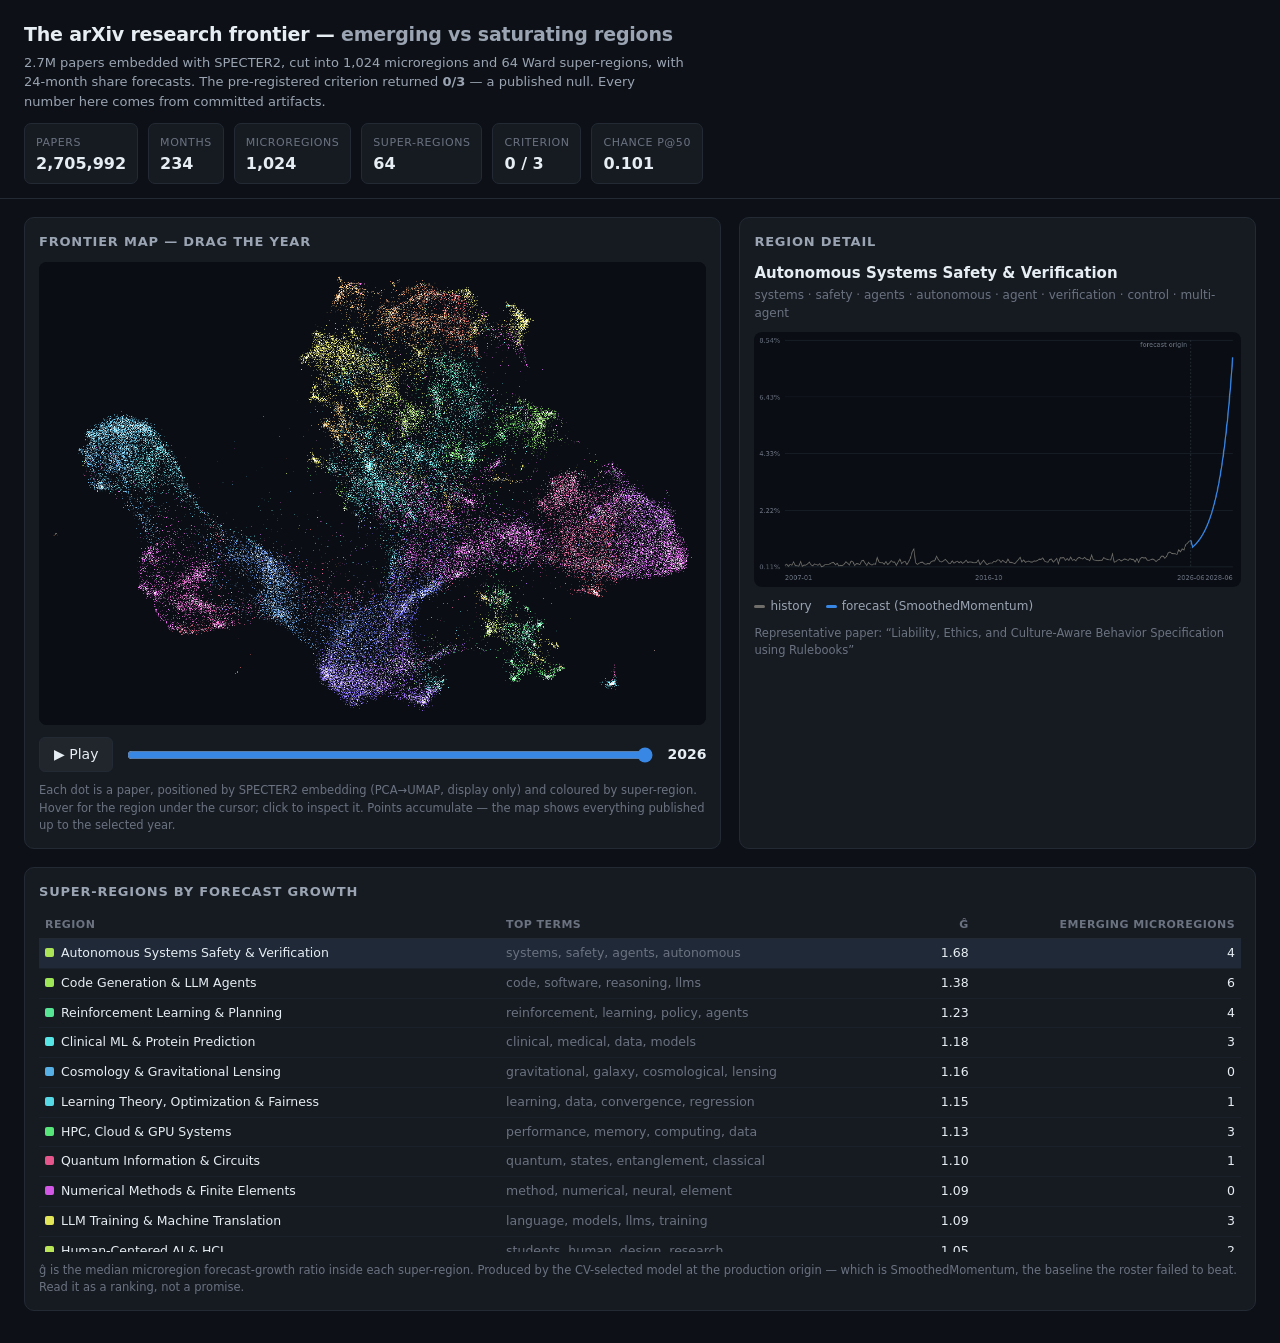
==== dashboard.html @ 25461ae4 "feat(dashboard): add self-contained interactive dashboard dashboard.html is one 748 KB file with eve" ====
<!doctype html>
<html lang="en"><head><meta charset="utf-8">
<meta name="viewport" content="width=device-width,initial-scale=1">
<title>lacuna — research frontier dashboard</title>
<style>
:root{--bg:#0d1117;--panel:#161b22;--line:#232a34;--ink:#e6edf3;--ink2:#9aa4b2;--ink3:#6b7280;
--blue:#3987e5;--orange:#d95926;--aqua:#199e70;}
*{box-sizing:border-box}
body{margin:0;background:var(--bg);color:var(--ink);
font:14px/1.5 system-ui,-apple-system,"Segoe UI",sans-serif}
header{padding:20px 24px 14px;border-bottom:1px solid var(--line)}
h1{margin:0 0 4px;font-size:19px;letter-spacing:-.01em}
.sub{color:var(--ink2);font-size:13px;max-width:80ch}
.chips{display:flex;gap:10px;flex-wrap:wrap;margin-top:12px}
.chip{background:var(--panel);border:1px solid var(--line);border-radius:7px;padding:7px 11px}
.chip b{display:block;font-size:16px;font-variant-numeric:tabular-nums}
.chip span{color:var(--ink3);font-size:11px;text-transform:uppercase;letter-spacing:.05em}
main{display:grid;grid-template-columns:minmax(0,1.35fr) minmax(0,1fr);gap:18px;padding:18px 24px 32px}
@media(max-width:940px){main{grid-template-columns:1fr}}
.card{background:var(--panel);border:1px solid var(--line);border-radius:10px;padding:14px}
.card h2{margin:0 0 10px;font-size:13px;color:var(--ink2);font-weight:600;
text-transform:uppercase;letter-spacing:.06em}
#mapwrap{position:relative}
canvas{width:100%;display:block;border-radius:8px;background:#0a0e14;cursor:crosshair}
.controls{display:flex;align-items:center;gap:12px;margin-top:12px}
button{background:#21262d;color:var(--ink);border:1px solid var(--line);border-radius:6px;
padding:6px 14px;cursor:pointer;font:inherit}
button:hover{background:#2d333b}
input[type=range]{flex:1;accent-color:var(--blue)}
#yr{font-variant-numeric:tabular-nums;min-width:4ch;font-weight:600}
#tip{position:absolute;pointer-events:none;background:#0a0e14ee;border:1px solid var(--line);
border-radius:6px;padding:7px 10px;font-size:12px;opacity:0;transition:opacity .1s;max-width:240px}
.legend{display:flex;gap:14px;flex-wrap:wrap;margin:10px 0 0;font-size:12px;color:var(--ink2)}
.legend i{display:inline-block;width:11px;height:3px;border-radius:2px;margin-right:5px;
vertical-align:middle}
table{width:100%;border-collapse:collapse;font-size:12.5px}
th{text-align:left;color:var(--ink3);font-weight:600;padding:5px 6px;border-bottom:1px solid var(--line);
font-size:11px;text-transform:uppercase;letter-spacing:.04em}
td{padding:5px 6px;border-bottom:1px solid #1b212a}
tbody tr{cursor:pointer}
tbody tr:hover{background:#1c2230}
tbody tr.sel{background:#1f2937}
.g{font-variant-numeric:tabular-nums;text-align:right}
.sw{display:inline-block;width:9px;height:9px;border-radius:2px;margin-right:7px}
#list{max-height:340px;overflow-y:auto}
.note{color:var(--ink3);font-size:11.5px;margin-top:10px;line-height:1.5}
#terms{color:var(--ink3);font-size:12px;margin:2px 0 10px}
</style></head><body>
<header>
  <h1>The arXiv research frontier — <span style="color:var(--ink2)">emerging vs saturating regions</span></h1>
  <div class="sub">2.7M papers embedded with SPECTER2, cut into 1,024 microregions and 64 Ward
  super-regions, with 24-month share forecasts. The pre-registered criterion returned
  <b>0/3</b> — a published null. Every number here comes from committed artifacts.</div>
  <div class="chips">
    <div class="chip"><span>papers</span><b>2,705,992</b></div>
    <div class="chip"><span>months</span><b>234</b></div>
    <div class="chip"><span>microregions</span><b>1,024</b></div>
    <div class="chip"><span>super-regions</span><b>64</b></div>
    <div class="chip"><span>criterion</span><b>0 / 3</b></div>
    <div class="chip"><span>chance p@50</span><b>0.101</b></div>
  </div>
</header>
<main>
  <section class="card" id="mapwrap">
    <h2>Frontier map — drag the year</h2>
    <canvas id="map" width="1180" height="820"></canvas>
    <div id="tip"></div>
    <div class="controls">
      <button id="play">▶ Play</button>
      <input type="range" id="slider" min="0" max="19" value="19">
      <span id="yr">2026</span>
    </div>
    <div class="note">Each dot is a paper, positioned by SPECTER2 embedding (PCA→UMAP, display
    only) and coloured by super-region. Hover for the region under the cursor; click to inspect
    it. Points accumulate — the map shows everything published up to the selected year.</div>
  </section>
  <section class="card">
    <h2>Region detail</h2>
    <div id="rname" style="font-size:15px;font-weight:600">—</div>
    <div id="terms"></div>
    <canvas id="chart" width="820" height="430"></canvas>
    <div class="legend">
      <span><i style="background:#6f6e6a"></i>history</span>
      <span><i style="background:var(--blue)"></i>forecast (<span id="mdl">—</span>)</span>
    </div>
    <div class="note" id="rnote"></div>
  </section>
  <section class="card" style="grid-column:1/-1">
    <h2>Super-regions by forecast growth</h2>
    <div id="list"><table><thead><tr><th>region</th><th>top terms</th>
    <th class="g">ĝ</th><th class="g">emerging microregions</th></tr></thead>
    <tbody id="rows"></tbody></table></div>
    <div class="note">ĝ is the median microregion forecast-growth ratio inside each super-region.
    Produced by the CV-selected model at the production origin — which is SmoothedMomentum, the
    baseline the roster failed to beat. Read it as a ranking, not a promise.</div>
  </section>
</main>
<script id="data" type="application/json">{"xy":"TK2nPytdyUE7Jghfa+cRcYdTMlw/IiuVRRdvoHpAPztjHc6jw+ggfwgpI0Wnxdta9xkOpu8ofkHXiINTGlRDXgZEzjKqUg48lYMHE4ml51jn5qBXquzVUGztrl9EdRo1lYcSPa6CXDEz3lB+1VYUO1aJtlYGy3Z6hhUKpCY54D/LfRkmhJsepZB9ECkC+SBTvk7dQDkl2lr6GTmc1tz/bssXVKOie90D3amUXCQVLqS6lH9FqaEEezF0cwfHNcdLl7zSYGcSr6bWL9IzWXpNEur6TVhAIFGb39KFVFjciW/tJZmQnEN1OpuVLoVytFhlgX6nFm26aKaHdA4tOlGvXSxLYFY/6w1pKNROfiZdX1rKMnRKPx06rE9fPk2KKEmngd6CZoJ7dxFB+DhoFHTOPA0VZYnfHAOtCsT8pU0enZdNdfkJhp++WD5/eBCxiXdOqrFlXINdYlXh4VVvbXZpTDyGJqze2DRgoHNJK0IdKobeHBmiFRuaohUzJz3W2f1dgnh8J9Z0Ag3Ch6NPAetWU+F9Q5qqczRCtMemXG45ckMuhShDYzJYO08ptkN1YrVAdyHNc90hk5tKWOJW36+TbxHSx19sF4qdCCj/cT7m/V9B6x9/dYuhZB1OKWXFWnE4OCQCloGByT2KQMQ0Qaw9fv4xRo8nWfVXldBMat+UqlqIc0gJLEQTZ95UOGSpdzM4fH+7pbNDjTIOHnqZfDglShmq2mGPXCE6jcpWalKjgzpFdw8zoPc8YuCSlCC2h0ESU1P2XPmZrXM53H1u0nxWE2R4CRDeOngvyMi6XUBWklM3tdNb31boSU+/DGMNt6Zrx90MZEaT1lYgjbKodI47sno38j4VafQmmZSfQ/IUS6dnWOBK74pINI86d0+fg9OGGSkjRv0mno3UOWM8fiezpWbU0maYk5N6+u15XFr5qldK7WxyzliRSnLpBFg88utpWuRBYsMlbkSG505Z1JMle1uDfpHnzVdyj735a5NDj26WrenkCrygZJWF0DYR7SNtm4ovVlMZZpL7iNwcf232HQ+SxBtrprtwtq2mX/pL7kkrunhiVtvzamNUcE8yXqRS3yC1lUFGxl5NiNVQ44unLmq/sGt13vtsbo47gpG8z2sE1yddY3b9LPIkY5KdX5lPYXdbCaZZXDxAH52W5B1JpOzmeHquK1mR44wKHhah3Yh5RB02TG82GxWRkwiscTgh8xxNkxvi11A1QHk9NFzRVKXL+3ieOYlNNWuEEl6NMIH/Gjepo3s2KT7KEYMhHCuVrFFQUhWV7UcTJCKflCXCmh08CS8j25lmVevYYkTbJkfUzF9aU9voSjJxwRQVeYoXDD/GSeX8rlb0JGagONlpck0a9KM3j2934MnTgTFZ9FWSjJUt6lSvPjXNe3dMchUxnNR0aPYc359XlTKpmi4UhlXNJVsumX9kQ9zhTtm9umnz2wRY2lqqPjl3/0FPdKgzp4U2eVDgJnQXWfE5emvND3ZYbU98z1lcuDhDTJjWVGwcgwQIoB9CqN50VEKC6aF2FyaLpfFSyluuee0YlJjfVcuK8zcTlAixnDAUPl7Com6QuqpkrsUCfKDgZls4JG5xF6yynYxzmz8qYrkq/Vy8VzUc0qXesOlYcFvsSiSZ0WGanER9dBnokoHjBl7KWmQ+YZJbWoxamkToMCY7G3pkJ5+LoyhSFgOQDjCJQJq/rW0p+kVmeDuZV1NKSTpp2MlH5dWYWvgWWZPdWMJZWz66TXM4JE+dt8dl13AOEWxghzyCwftiriDGptB/aRILMGZFTXn9DLzbtVTZjuRZ+YidOh5Cj23KH4eIdFp+VaQm20JejqIYJdBuaLR7vRr4bXIUCNusd85yJhDQ55NVCJzTeHh7GxQCLTCc+mopPgrdmmxsRHhmcI7fU2+WqmMC+eRb+xXXoaPs/VmDcv4f42qfO1spTKM3nPggIWkzTfs2dTrjQNFiSIyDmxN/+DeRgIYW2HS8HsGlHVGtcKoLXFKDV/FTeD4f4SgbgsZjWvZhe0rV7t1nsIdhZJsdcaqxJVWSPnU6L8YUZJB8xwJp6h1qoviR5weaqa1Umn7UhcuHuDt7l6tGnopegu8PZpMhNilNDjK0RGJYEkscjmBZCSnvSb9XLzuLzBWIsvNaa0Rc20mt4z9+5+q/clZXvTXXes0X2uBqZ/7bKVawjUcSuP3ZWOnrz0+EJzNJL3DcHODnrncaQvMzs87zZhno5FiOIfCKBIABLgfrP2vIv2Fh5r5eaMHU91khIpB4cCCTkb+yIpLO0X1jooLaK97RP1aI4SRYGMLcornOVWZwiB0Wtal5V6XWjVi4hFJ7iXlqMn6KYDETm1JTPXTpCJsgHKFHk2xHfKuJYrW5Nmnmi/o9ESylhcogFog8IsmTwKGScjq5H2g3RaRPu5Q7CtLvqV9KpxCrFNhBXL4acZc7xk10FhnAlyx9nbvo9oBaYTEOffoicJ2SbSo0ax7ajxhwBkCtLXpB/XvmPL7YBlO7fzOH54XTMljaxUXf7JViv8h+gYhBhDlAj3xZoDrUPYs6nlB2d44WnimXQGNI6jQ9FfKCyzm4TTWP0k+4t5dokYO5Qffb0lFFMIBhPupeXWMgaKc8ihkkJ0s8SI+ACDo/GjSM02mlGNpzwQ64PqNQiNNJd5iJ8kheevOzqCgVRTzcpEM4I4ZxijidUfDk1X59f5sfOw5mlIbSzHxAWzZMaHILIWviBU9L5EVe1nHfwMxuYDxuz/h77XiuH56PnkK80C9nsyNIhwsY76dLyBZgTDeOaOcioKesl/FJdruGjolOaD0gJQ+nJiO/iWInn6Vtec8iTnYgCtx4nwl8wK5dACdTqZ3waWGvOKR/fRnyoP08+DwgVeJSLbnxajp0yAqX3NBT1ct7gP+SIXMX1x5oF5x9S+QRqpuzlzt7FEJOSoQam5L8x/x+SiT+o1q9XWqRNVVPO4qNKhgl7IoE0rlSoIgZOlf7XFbwiNgkjeC7UZVvliCC1ypyVNHzcc8v94U56mRbt3KxCRfX+HHoxHBakBu0qe2IeoT3yOuCTBD0kZdviSmzWs1TGnWFeHJZbk86mzhMM6LYqILfFg/SpVOPi3RMHmTkKnEu46R6rhxqlM/Z5UfQ0u1fKj+IcHBUI0w3fooy0zqJPcJZYUgkIpum5v25W3Sw+lu39D1fqSC5l6vmJnyOIjejaJUPRD7EnnmLHkCZ2olZFR4PXJE7KgCaP2DnMN/YfVgRPRhObkeFZO5NFTx4eigklZGYmO83UkOWUh1XuRgup+SbkIKusZlYgYCicp2LiQvIS5RSf+BhU0hyQBxbJo6fTF2SVJGKFhVpw2ld6Xt+huJC5zIra9cYJjfXO/[base64]/v5RauxPYo8NWcDyKI4ypMY1MVqeNQ1sDcwApLScOkEJwPhkEPqtydxpQiRM4tn7EQRExSTYCQ9V4iwZTfnYbXSJEp+FsWhe9k8mQTrXdR/3D8aSHJlyGihRCiTEekHxfNe0/xRzMqEl/gSlu1olPpslIWLV4rCSv239msytIP60nUlbE7+9bj5gifqiP+pQ6xKpal1hOTiDrHlLG3FdTCRc3i4nUqFlqIMGnCHg5Odky1kM0fwMSjiA+nGqvA1+4WXtLPW7AIBiTj4Mib1Av8EFwaHc6yz2vWJg33ZwCS7/d2FQ3Qusw6WPZVzbmymAn4coQgHyaRkkhNYunOa9pfw9cpUrXTm1z9h1YLNTXVgwQjpEYQtA7zZHskKh3nAwFJZSmLXUhHOrm7l+0ZIQ+oTw6T2p4HhsYG6mg+sD+YpHIf3xJHBeeuo0hq77dnVJ7dhU9iDwbOhFCqjTKNQIuxEOzadwzIC8wTNtHEm/EFOGMmVVD6Wh9Uli2NujZa1YdFYqN+UFJMgAkUEkQHkCLGxo0pw1COjNQGNymuV1IRuLUklxzd34YeTqiPnXI4nwqtIhckjbzTlx49ZLnOkU5YeUYe1Nzygy1iBdDVVXpQ6pkOimZJFWfY0OVMxaRyKx+X9c9H4MmKS9z7iSliDBwwzEmMC+/[base64]/2FQbiGVIYgFNE8SlcmuNc2jclNe5NmBrtpT7TaWV5h0eBI6svcUEdLqrnuU9t/VgxOxWnGCvMtalCj0GcPB0f8aTbJAGlI85ad7vApFqpMgNOYA+OnDiSPxaOio7Dp3NoK7EZJaGrnF10PLolpVO7N6bLu+9mT5HRehDBW2ZzuTpWJWugFuFEeDDnHeGS3Nl4aZjltVh1SNea3Fm9Tm+uMl6wYidteyi6RGnTqF0CrbpcoYidbATmLVK3SmlW/RY9lMhbGjreevUOhMMXXOuPMIRyll+XEBXiouyOGbE/bnEjbOEzfw3qJV8VWU9M6V16NzJc50N278F4E/WPYEdCTTHi8clnXo91GH92FzUleKY69JWpREVnqkcxuoIs/uBAEdF3vA22jDZaGfGCUlmUkEYlh+h7rIB/FP/Vs1NjbOwaSi3LlVlAiztYQz4yA4aFJlKyr28EOx1VdCugnRLW4Whq0qxbmTq0QPtXMDhYcbc/rpG/Tq4q8kaDd38GxMnoLrYgR48hbYkp7N/KVVEowkn4QOw0CTfLQVV6hDZ4JFiID3e5Fd4TDpKjPX5z4Jo5eDh5mwJwhiZcYl3pM8MoMkULlXQbZbHOWfIeBZ9XIRKQV4evryWX31w/eAMvSXwsf1Bu8yPg/C1XUD61LslH0UDGoAZW+KGyT9wbBKBwj6FEZyznmt9EjVuMdkA7xizwQb7vNGR+oAlrBypnnsObAoFcEUKgz8RKeSB4WBYpfCQMf6C4bfDJ2nwRgFQp4ahQca0bbZp+znqH4ilcR+TR2mMC2AFmOmnQVaODhzZRiQM62I52GmI1PX8KzvN+Mvb/ZYwlWZBLeL4KmB0PkfG+Y2P0egtBN40dEF2KaEOYtGlVuqMakqaMNiKWD/SkLxn/pFOz/GMyUX49aSXxhax2rjY88l92enrFG9DAOmIXEzmfEXipOBwTkaPHcQIZVeW6ewuDtIYYGxynOPnvVvBh40YkXh893YyBp0ZDKTaUEviCrCejRc92diXoTAVn4ZcscZJdazxuMg4/do34Jz4TyaHB0J1YnzM5N/pNM1/hlUhquluOOoyqDFkvl75cJxEGpVTO8FbRdx8HKJxgYLMipKlplSOBFdkqRlaM7lHQTr5B2R/rpugfxY63zt6Le/ejZF3HC2suXjVR/eXcbWc6ZV9lY+BNzov2pvI+BEHnhGmB7ZAme/nMrmJ21QxordJEavQ7P0+3d4YyHO5AWOEoqkWvWwlYijXiVcvdZFQ2yZle4FiEN906Ol7Xz5tK4I/gUetz9A7a2FJgrFucNywpxV8onXB6WNLaTq90KAwZxEVwpxsarA9vzjzcVkNX1pPhmbVJa1d4rai2pCrBYjFWdlnaPNZH6LWhWJc9A1A85D9Y/ya3ouM94DZfOPRLvxilmDS+gG8CoIlgEHWEP8ndjXf4U3hYzoxHG4ig93Uyc24YQvmKU0G+xjP9dOkIx1GwUYIX8o6HWVRYDiQQpDtUTEAp3VZ0eo/oWa11xw9HtOHXhIxISJRAPjojemM8cHGUEMRBkWwOzGBVO8WQezskqJn0MceAlRv+iaVx2xJty5GJqFzlN/[base64]/WGp+aZpw9dI4S3IRimiRvCya+iYsWFJ/ykCcKpX4WEY1vEAwxJRWVHd4Nf7slGJ/BV0g4TkyaYByaMFQV3q1kDHxJSvdtITThpPZWbzPxRV3hkmGs5NVWL4s+oVE1sUyKXR9L81h3TOZWKVeNKHaccH/iN8lIXz6H1T9xgVwAPkob25vha7gUsUVFOXt2bhDkUXBTTB2ij4Ft9iDnZokfGKEwYGrTcFi/[base64]/t52W1IX+VEnjeDXeOBxrtH8iQ+BUopHEmqIcgdyMmDRF1p6y7dl++IP+YCW8TGRV5WSU7XIM3tIGOkGwxE1bYJfKiZW0TIFR1uya33HdK4R1kq0SVf3D8lad+fhmila58mwplXNsz3XijHkLHylbki/VG9dt7YRONWBr/[base64]/Q4lgIKlJCeowUbIvSuH4dwOttV2zaSdXkpXf3zDZbw8LkYLSUK3UcL5eT9f3wV1y6TGIT7YNnJOYCVNvFTFw6eVaJyJLSbmS9F1dTk9gERj6cSOd4sRXx3wNk/[base64]/OUzXFfz+GwZ9vVTbZf0DPjFZVl9nDERURo/qoS5P2OSwr+mnPq8XSKMIj35frwU7Io9PRPXzXD8I8aU2DS4aqDEe1riRzcyfCGpkD8ZvJ2Ms+yjNDWHQC54aothygt/[base64]/drTWdo1OBQkDt43S07LF9nrOAa5AeeJ4cF7WlDFgtU2+PCGNudK0V+dYKe4AlQ4l7+qRed4T+pBv07WX5g2wP2G+gJ/Sopl0Sl51+qA+loPwznINs70tVxJ/wln8j0qleXO5KZV2oWuIszpg22/5SXUxTWvFv+xn9jaqClaR4t0xFUWg5GU+CPDGZhfKn2GAlyBJ0qty1WsYzWYjUK4SF1J3qX8EeLqVufaIGWdIBW/SFdx0wP+5nuEsBWaXIxnedfvmZuYbgGhYclaP3cDccWYhDitshRKOTtjVbuGAvTh8zH4bq7i1nMJzTYPE5aVBgGHOuSKmuSJZJfksFEpeFKsCOnORMhD2DJlNbd8dRdkw3N1F0nUJg24AEibtAOUntXSJFByLRjdvlY3VN07dra3kYf5p/MR64eamMDCT5ctnezlNxWQ8/dZRjmN2ZFEiw6iVr94uPhJ1zURo6b5Ig6MGhmngoroQPdcEztrhho+vdHVEJI15u6rbDZ2RPYl7SVgBVEhbegpyPqHRwVv1KsGBTO/+M8FfOv/[base64]/XWxy5yPlJQRDEFwaPijLoldBgNNAQHnHDMc9bVUConqrLo+0dMHiqVb84HYaEYBQCmHccl6qK2hk9DnqQSX3Jlb84v56wnCZFrDLpHo29SNn1IpsfovDDp5oa9o7I1tpStSSzhWHfdkr6/zwWvEi2Ho4llZ5gBgspaTt3F8HqBCSMtpFbNcoE0a3QBdK/96IcpE/fjCwzTmCdO/mZmu+pJ34vTlbk5jGH0fFG3eZvyJozCiBpLUtI5bsg3hLPWklNXE5SzEHYYs+cV1IOS6KOGEB3Mx3nvSRTxvZxG76yiRY/DZYOH0bPZyokURHqd53cprYSVE0u5JvAon5Qca51KJtOxw/[base64]/G+THmmp0Pb7b4LkA1sKmnGAle1RT5ncJm9tixWwhngXH0gm9lk1S6xXhlkOT3gZuaYqmyZPm4KgDjMgSIdiVRI+EYK1gOdGqDhaabQ1aDUvQGNI7TuRYT83n16qTeT8AFs8Wp9MXFPCWD+Gbg9/FWqgkzlQQgSAtxoWxmR7c1jzOVdjSFHuxFRv/4RGP49qnlAdKRCZfXszIGa3z2CVePoqTsGRV8woVl893MBUvVIDRa8cGqlbzNl6RI6DFVZ5pQRZ6h1qo1baVNRR1j6DEsuEiZslVMDbdFzi+xdVslPrSpZbaF6avA2byNJmVY5bwDdYJsmmirnIXDBpVzVeTe1jrPezVeCseltH50xXX3/8R2wt+EmhNyUv5IWPYJdzjBRav4Jl2jc2aOJreji6vohgvu/Dc8Ezri+z8FleMHskBcodNo3nn5StA360eKW/kGuONihBgDOnh3bDqaYvGC6WM9udXCc8WFt+e8MvHvD4X8LRIXSDdS4Ql68uXy2YsVg0s/[base64]/nkuZUpwbAaTzwZilMiFPocJ1ixVEWiU60lzcVmfix3CxWn1AV25+G3bpwFi/[base64]/t+zE1iOJw3IS5zMuFMoZiFdKzWwmcc9b1rDXTrFNGGpLrs3ShPSQ5Ik6Uvs4jxIKmWUXgcCY+PCKEiKyuYYffLYhTH0FhEwliiDhB/nZyXfnLqJGBpcRrOp6J7WhG5+rtaAuDpcWXx9FHu1vBjJX9nEghQ/0CGKCOMESwyl/f3iFo0fBCGzXtgi81fp0LsgJYq0uF/cx7Fzm5PgB8rLCzyPw8dVoDximQ5EY0dTnBFcz6u3gJSakFBPH6WOgkNb3URHR+2h8S94mVqkLqow1l/UO25aF8Oyrhn5YOCLNrcU2MQ2fNGCd9Hd8V4bgSeWKxYyDBbR6fKiXozPdJOhSjCkRGk5U91Pho5NTRdVL7oMlEayopad2ZfNMebQln7SVdbzYTIJCiILSKi+xlaBK9WNahuKxpGuHhq/iWle/CagWBHkMhhjB9dnFXUSH8Ub3wooCDDjiLz3mWRM5pYkj++MDkp1UDBwmth1tRFaFF9HUBrhg51juoPZns5yE+CWnw4KfkxXF5aCjoe1F1/L0KWZvuTuFhthtSO8+/aaN7ueHWZExWjBa6OXPb1zWWOrDGcYI/NNnoXDZYnjwawCumXWYhnYTuZHO2cMeA+Vdm1AGsbKJeJeQ2VkCg9Yz5y9wFU5bsFXHYfRKlBMaxBVOGWcOcx2UH/zbd8am5UO3OtjG4oukpiHRlhkPw8uWG7DxCaw+TAe+7tUXrE5lRl4bq3X2m8O2HRkCV3j8ABYa37IVZ0QfdLFRTMpS1K+Dj1799uJZGHQspmNjf0juUn6J3zJWZvOyDdkzeBWo7dLnUP/qC8N8E1eFNEXTjy6nFq3Ttcv8yVf6pPDlmncl8oA0OnYynUzmOwT6tiHzeYO4Wy2Ft42rBuVovzWTt2giT24nNPcKIeT72D61/[base64]/[base64]/XiCvKBfSRWTAY/6WwhuU1WOFZjfBY41H4n89UEnvvMSngR3nblnyXQ1S/U2IYeag2H4iYDrXMVnm/QWOmi++nLi9OPrxg9TP1gzux//huWF4X6ajDhuAwG7LHoYI1W06G2X9Iv75iqDA0hlb6+0NfIXnRLMeLrkvxVDNNJFgrUPiA/Q1QcToTpsmtZA6zt6ObwMyi882QWHF9xBNRWn85elk+XcsV3qVBhhRYmIxGhX6QtWIt55t5CV8nNEAfOH6feOEW2ionmL3O+GkDGpudN8TNeT1ZT0piJ0VFK/fEYwgqb0avKsqb7w9uoRonpF0A4UcVAmIsQyCOUlef4Yh+C7bkXHbEiHjBcN0UzNNViVhfAjpOjLyXy8fldVVPVV8ifqA2BFm+U5l19p2fZ4tLqV5kR7/SgG/QES2hqXP1EQHDC6n7JmKawbkWYt4ZEaRTSNlaUebwaXUnPFyGLxeLzBu6h194XQynGBuo5xYWqFPvd144Sbg16ReDqLTQsV08KSBISYGnGtJBXjJogcomEBk+jac64zxwKDiXf5ALXHfeXXTUv/JigKfGbDyKNkuqHKGTaxnHp+x99i4TH1eZJg/vk0UT6o7hF4WSXfLDcnDGIXbqrrJYdhw7mC2QEVRD6uh8+GywF8q/[base64]/EptR80zSsuYXfDYwFNNWBJEXC2obMFYE04Gd04FL9dPRtDabUPoJDOkv5FTsI1cQjdvsYOioc0MWUwbRaUZI3FO5DUFUQfdSlIR2eBGwCdPSU5aeT+dHRmonyXURMUc9KfF36pS5Yx7LFoxSUfn8390EY28iZEYKqj/VLdKFNvJZIrIUqDjh6oIXSr+mWwme6WeGxyGj3M0EbdVSkdVTQhQM4ovFmQXw5cPj9JZvqAnUjZRIlU6maRSjyyDR9AxJDwAbh0hNY3Mgjwqfl2RMDsxh1WVQo+OsBuzHZGMnZH3PY55Lg8RmTh0mOkRXQYzVIDdMHYxJ0T/QxTQZn8MZgpKWXcnCWoWN43wU+JNqTOdT+c1YIizj3afu/0oXQ94YSpX3wQP8u56d+XxWGAF2hZysJrOR/4l5EXfLeRf2o4TgQq8QVkmilgV1Y59iXyLBjvODlOiPL7MZtkcjJrRLneNPThmSUQjSXPIXGpbIb0LXpslMEesloJ1KerzXdqLCadOj0aupxsHjPYrpFu1KTdBynEKKs+/wWhi6VBkU1VWTiOWpXQLvtI6KcELotj0OFE0jrA9rFofSN9cWDkM/OFY/VuJOUKIEWd0uDhox8r1fXyAzTW+h4Oa2YiCVoohT6kbJxSj3TrkO5iL7q7z1VloadSlYUpLVzkDLfCbT9mUdAZi4i4lV0xEEaKAUEPoK1lM2IJZkzIePmP5J25dH16Tu85GYwEqQ1qVIS6kBPjZVX6rjGX+SWk18XbyWxyBPzDe23Fw1U0sNenWrVSluSJk1SjnlN/V+nS6GYOZURxxpRS5e2stwHNpW8b8eo9qpBx4JOqnYjwhUZKF5y2PQsRJyKIjUu4m9Im93DByniP/i3iUHRtJVhlDrjPwL//Y82sl7IFc1smFh3H5hF8vkc5kp8kbenXn910nmiB8tPaRdl1V+VoJ7C5hjvWZUjCPW0BKJGiN21IxVW+eZFVQRGpnmCJzomhzJSDLigxXsmpdGRYqJZuYdFs577u/ZpcTOYRCb0Q+Qn0MPVH86FZUXOcyVCB3n0ivhI+6dd1WtH/vi3D4qGTxXMNMCth3U7sblqCj38SBtsY7och5ixD30PVxzdiKWHUlUpMKMfGMKn2wJa6XYR5K2GZUYTGKPPRW90QF3BZVtSgRleA9BU+ttWhdcnZKP4wvr5aS3SZc+e4uX0ObDIIwkrt5A3Y8IKCDsIIHg0so3nmwmUH7wly/POBM73WGFUGEOxJCVs1FB6ACdVxb+krHmP9wPey5VY9tmzyNN0g8/+XCUMUXDacs50Bl0ds4U/zKQlTYWApUUYhCNgp0ACZeL5hJd16CNGoSD4MA+5dT/[base64]/[base64]/LsIly7aTQ5+bJMPYU5zEd+fSQI3KQcVgvXhUqayLuDOZPtHOFx8irCYaBMZIdVN3BwgxnIXJM4DiCDplWLkkkrEEiaWt9ca6qCQgyi6xt7F0aMWzJgiz1Th4N0IH+OFxNq1zcf9sdVd1ESN2MYXafSwaNfLX3vS+yUG2/UV4RO/[base64]/yS7mXibz07cNl4xgjuePVrnunvtUe1WF+EBEIPajFQwQJVvuoe/OZqeOno363BUdag1ldlePUoA/ppfhcY3dUr1jGCPig5ZON80c6qaImbTjOhcwdV2TkhR2z7BhROLlBMqps78SlfkcHQtlSCyngR45xbzW9BDTnxKK33NXWWY2Nd+1CuPclJkjzjlJeeB+ok2D77TcWaodi4JeOXafpZ5KkDCIVOmH1S0TNF4aw7bWpta2yNMbIpCjzF/J4WgaZqsICg3Vz7Rij1HxWqVRSAkJokze6uG1KUSxA4dnZ0HFAehUoi6Sx7jC1Q1LLmZRTb3PtKNaZ48j4Su/dwuXXn4QWiUio56IhfJnWiA6T79wY9bAHndNhoduYaykAOqpevTZvgld6JTJGOQWGq0RK76J1WrjvSqcJNUISs6zVEI+w5SCB2Mj38ca6r0kUVi7lt6ReyGFkAdgRINgG2dFcfTDlnNmyR6S4MebH5ZF1aDvX5u/7uhj0uCMyEukIo6n/CzUi8aoqpgdbIqvOEngp3uaF8z2tpXf7mEWpsh+6aqN9hFJTJbTFRpUBlJewDBuNlqRccwXXwNWxU7ZTdHQTDjHFeiJVd1tmv3OjO2J100ZUVRFmNeNWDYGUfoPQkxIElRSl8Y/ZIziQRhpHrsMtJvjjqXmOUkgXC3P2aE0TBH2ZhoVXZ+KOZd/[base64]/VQl9PHOOaR+hFVQmYt3Hedip+X+Ire4Aj2pk3eM6G780hZh/gulQm999vuliOOW1yRwly1uhITNHHWqHanUaB7TxWBHMCt41R8UMtVAdC4RYEl8I5oVO8Whc3ipO7Tt3IqHdej7Jtk5Dka/fneXfuuBtdkSXMpIrRPGTKJouPK6fpkI8mIaYZNHVNFdOVZpffAhDNvXNpBBjxn3qKEka7uutloLHZUz++6WZBrQpbx5QDdPp41DfG0SpZWHv2CtvQ/F3JHVSLjCnfRNqJr3fSXLxMyYPmIdjOT337jhuAjA0UmOTiB1/dDlCebHa+EXMOG5HBJp+UBRT7pna+sDwaandBYN1FeSe6DmTQdBR6NVQAQgldEFBU6Bh/L27EFgnTaYFzPnY9HCiyXmOO/lyTPo1NUJm3fcyLKlcBGR6lBXzcKyezetp00Nt5/CJKSiCwL5+I8fVfF3imDvkxEn6De42d6OquUEnKgnXOmkZjQi8rnDxSOFuIgv07YVLyQwkifKY8RLsy+5f8VbdTAl1mTcxCThjXq82I2ls/yQ2EfFn4VTrnEGTWel0Prtq4c+q5k2SQVUBMpZOcRn94lQ5syPJ0mBt3rXzVhIKN3P50P1exWTKHHINVkdBZELGfoGaHPbDgNelOL/VAW6/IJFzR4fZw+KMqUm5aXlLF6317hykLeKv891pCjDopb/OIYGR3Lhrgan8eJn/0kXAVLZ+Mk9RFiHnXMVoZkKW+at8QKXb2OB3S+XQtX9c+WnqIFPhYulJKL2xt422/K0RT/FxuIKSDUjWJQwOMHH+S9QBW5DtyTcCLNRu5hpB7CuQyX3TPTVILHqmP1FfXOsuHWirCcOlOfGRcNoZy7St1Mx5GmZOiWTUxXTCM4gx6fhlkk4DVClgdvyRpe/F3cmQVAKHDj85Cs3FpLbS6Otq3dOUo/[base64]/e3YUXM2Gf0vbAlEvIS6or/OuU/IS9aWHpzHnct23VbSYRSkaQH1PnJR6RN3gfk/193pioVpRTcF/zw3hFqGq9n/XDxfoPX0B8WxYsICKMB8cqawD9/pV7m/[base64]/orQ+8smCcb6kMaJSIShxzjxa/k5oFtNC5VVkdfKVVerUV5mNOOiXrbHtgKm6WFlKIWMQqgZR69URjquAAEN+VvITaNtVLj4SQEcqMiSQx9Nx0xChaRez5Plm3NQw+0OyXfaF9giRj5s9PwFMHXumO3AjgWgxPjZGHUIvCLJ7Fc4QKbW5/E5pPH1Eac58PHVdTWY82kjxFHzid8HqnO8b2IFSYfpO9MECzNahKX10yvB9kVFrzOMHF0XfNielhq5cmF2biwHQrF12iviVXkr2GAjK8/XJZkefhezhNPVpUiS1B2l4ePdSGe0Hci554dPFjWzJeSEGOrzthyoG9HzkT4IM7ta5tEsMZYyORFZgajRSaGL0GZ/Yj2phSGyumKWBaPkrQ/[base64]/Ez5BTDtvGvmlzS2xNXPopFwzlTwI6imLkBfTJXQkPL9OHBnmnVVPgVPdsR9swD2KPhTia075n35VS4I7ukV4VZzFhjJsXHs8Cst3ERZFdzcxTux4XOwhbJSO0rl+uot/KuknzZ7Muxpaqm1QMpCQqpgZ4iVz8B7MnA2E0w2HPDZNnnA4FFgk9p02+3VXQsEUppY170shNxlDcdd5UbsXOJM98WdQ+IRpKXwriKLlzr9dVlNHYKAZ0qStJ3FGWnYkG/B3UEKJdeYJP/WJcFCMcV/9eeQz6M4DcxZ6qBQ0umFoKhJXhgVpNiyofLcbgTDnR0VQkFF/[base64]/[base64]/Ggzoq+z0Na0Ox4Z6DdEnC4Ey+oyyp9mSdW5VZviwYhSm3zL9e+OnB+6bJztFtgUKsZzowwT7Jb7LJCYVyS1zrU2yxR2R8Di56OoxOeHRuhCWG3SnSVHAkJ7exywe+ba1BchjlMWQg+AA5No6uRz2d1y7GC7IZfenf3QGCU9ClVUoTahkdW6kfez5pR/zIEPn0bvaLAIgyMFIShtsWOsBRt7x56ufkDVaEWV5WHYLRC8FHfXeSEzxOBOmc+bMkpajC8EWRB4GGB/+LFXIi2+UJFNH88l8S2ZIiXlmHjHJ2kuXn/CxnNEGtSjmw/TnwnGuY0VUHBI2pTAX3xCI6LgR2WGBuUaj0CXEuMtrY2unVe6FHRW7Cqt116GvefWxdXlKpxFRi4eesDFyPpjc3mhm7cjPY+w3UGERspm44TKVpY1XouEB4r/j/[base64]/SzYsDdeQDN7nZbTm2YHDhF6CBTseMAiOolJtMl6JhBZtj538u17Xl1qkjh5xeJ20iqCvfBsiN1v8O1hYmFKu8cFlnHnNfHNlnE165spTOd5lYzE6PS/[base64]/[base64]/p/LQcOxXpVV9deYHdLoGQPOLE8yI7YJU5ylHPskv1VfM2eJHkFZTSAHAV51CjFEYHxvnp0uRPFxcqQuf7h25q2GG5TB6JIamrUreUVh0DToI9N5jYp6Yd89ZVjXYUSlXzk1MWMXbXmdSGKOk+q37W4Vi2jhTe+C+/FUMVc6RhUrW+9hh5x44htbleF1LMOZI/cDOoMlWw1dsdKIU1xYfqsicNE5m8lhfafGtTvuuCHpo8Bdc3RjPpl/kqVMrdFyygL1zMk3gSFb+ODI8zhubhWzq018cfQUYypqFD3DzWmy1J4ZYiyCyk1vBh6EmglSDpGA+Nd37UFrXz5NovH2cP1GBOzz3GK+pwo8hW07fCw9M9PdQ7A/QmXv3L2VuigiDYSYxgUjkKYcPd5Yu3R2uoV53nxI+9Y9eY34bqCAlpZzufvuCKLuYa8xpoBvslnJ5YG2gFmKnfm0gio8lQuyJYrVwYiMcfwE/eWMIO4kyLDE8+j5eytOcf/mfAKU1u4hmtZ/bfSY+kFLb0aFQjegVYE2PuTjyW91OHDDnku924DuSIxiTzho7oA4gjKg4OTw/Q3AB1bFZoU9eKC+aKjs7TlyUbQSNhOgOr9VtgNttZROTKTqYFL2TbGcusC+huBdkex0LrPIsJJz4e/qyFXhKEI7nBnMW33mDGPCYYRt1Kgh3+tpaOoNvIKo8tVJljldxzsh6cZHEslxa2yVyTe0nahf+WViEcecjfnMpQ5QdCJM6HN6o+NztX923EFazEveVjZ4M30QnEYziIxlL+R22qTVeK0Z8biG/9pJKlqZ/+pHiPls8ECYtnldWjjkh2JxnM6toj2WRzVZDTkdaqntsJxjs6X4jkvauVRyGq191rAqykvqCYvYTVa3hYF+bo3ZpspK/r5wlBJgxw5Wm/0ZSY94UwINOdMh6KdiaWz/8SFqIc6AkJTMnL78rRTui2IpQbh9Zmp0f96cDh+VOlRj/lO8c76C0QJMyhOgnU2k1gnsrOWFCxiG5qmVX1U00iaQbqnT+EhlTQV3jLaOMWNzTZ/+F+SBfOLRCONO0Vm8lqExLh7Exko8rPcpWjlkT/[base64]/rWX5Be+2JXikX5qfUwcZ2ApV0go99N4YaoHHAxIznqnq941ztkw+REssEiCb3sWDFcrUtxSJpSmO/gqkAn+d4lHeTEqHZHExif3cVAbUfXhE+TT0gm/tICI7RVCd3uQIacdYYS942eMtszRJnPVMve7jHahfcz2WP2fNPHEBjMvFfRUjviqIcIXxHEI5woxn29UFgJRlpptUzrkibQDEy+nIWJz2iP1BVxHpgL7Q1arTJ1H2l5V9rtX/RGas0vzOKtEtWxnr9EXX39VK8KlhKg+jyVgJzASgFQPRRiSEHqGomRF8ee0m0EYhcWvltVVSReRIYs03PUzjIo4eEE7OE3UQCMjyFaj4gmeN4xx5SnGgaZJpzWatJNYU7EeDN/II+No1Uus90VIzI6n7FfjYgqpZSSJZHHD2XeSgruoKrslQs3IYObxwfbjzsMbvgyhRn5R9XYoxKK6CDHhRJNK9JRimna1Xz6Fk40AFrhZnGSv9Y70Cto1po9Xd9D+B2eRRGo+RpICg2RieQbFV/Qjg2RutYeV0v04WKlc9EPz6mUpJ1OC+wmZxQuDCuheocsIcHJ82RIov7KWwyZErnGLqh1l6/R7F2Rn+Icc0ooi+eLjNuFBwM1Gda90HXXtbPjWzk1Jp0/lGiXTVfDTj36KBY0N0+ePkZU6PQ6LhlePOTZimjsl8pTRU7CLy/WbCRiVu2hSErdoG4DOxShFfBjFU6MyweY7aTKldKlxB93HbLLlF7LII1QOVPLKATbgk552fRcPwdqjX3Q4xUxE3niJ4NxlbIW9lYLVlH8opRgH0vLRfPzFoBkfyrlThobDJ7oSGKb2QUZN32ZIuJJVuSKkhAReUDcYEejaqp8/p0kaS5Yo5AllXlfMYu14cAfirwHmgNln5PodBcVSuLdS1dkSZEwxfXp8zEIprZnaxvvx9dle4/pTd/kOirBI4hQ8HEcWb3l8YbKI1sqhegzWi0f7Kx/YYNlFKNVBoxgLMypI62G3HhjXNYRcdWvy+BMu9B1TPCMNGQfongVMThJ15fiMcIlNDVVSeCwQ5N86F4/UQ7NCagV1F5SGhpK0xGUMr6aV+2cgsOg3fKHCSKXRovt8Bp3PIXURAV1qqFNS8vxkqXW4EkaaNRVBxHMEJ+MbN2lBtnkaqqAzB7QzI7lD8lhhC5x1gpTKfULUn2fZGvzd5calT7gGOGImOmnew4crBhb0Ttdcs5dFumOD9SYV5YH5GaEi0tgFXUfV/BPBJY2ui+cs7YJEUMxshh0+8Jayml3WA+5U1txSaKosYMgZiXjsBCt3pfC9BLaDtpGrGlO+/[base64]/qCWUNcolOsVR5elZnWR48bgqcl10dHFHodLQ+dCHFKnfhHLvayZIi+3lq+cpMn44DoPg2Bmhec4BYRWj9YUkqPCY3SPNc+Uoz0WOnQOFzSul9wIWyyGm2GLRv1bNAWrhRAjNW4O2Bjv6RWGyKflVMiMpIeR0BP31dnOoBqtUgjFUWR/jAsP1sjwYqr1ON7McgmfjDuNVE1eWkVrBdnpy/[base64]/dAVcu7Ux1TYlrgCg+0VVt9cJ0J7t8MBaLxa+ixQl7PRvgqfmCv42SbbMa4ZUydZi0HkYSnu9vWs1wYdsc1ohugHA3r8+OVgSDlTqdW5M2VRH6n/M6NTQXiE1abp5WDYF3SBp8Gt+UeK7INP84VUGacJYXUYb8SouUkCCReJmhz80gYLmv2Yf6WNRUoOkHXS1FFjPEDnCKy5EChj9fm0RHiAI+YJbHgBVfMlCxglMtBl0hOBB6wxCqf2wksBO/g3SBxwul5nR8BsETpcAcHKjg+2VXlcJSoIiL9UP5hy58coeXhEbCdKDywrN51LIeohC3S+QVeGkJsHIIIjl1DHewwJOaNFwxQlBjX0v+JfGdizbbfkddIzlG7/5gPeXTfYOJeBqai8hElNrzQ+BhLDt+V5RQw7REpFGZyg8kiPhi6DMFPi+FXY7NR7o7ezuiPxIeFqYFzPiEwtqvZxN/p0B6twBC09VUdVN5/jpxyERxsuLyddnF7p1fi8C5qthOXUSG9zcAkD9Fb+BNcXfZfVku3DBzFoBeErngKmoAEXyenG3XIL0d/[base64]/HA0FcKmFGNvU/KZaFirk+8CzpcQcfp8nX7iwExjmA5loipvZtO6fvEgChvemxttT9TOkPTEtxoLpjwc7ps/sINV4iiGnXbdiFJYI4+RtJwUUQB7oymZ9Udh+RLLiij5Slbq+PZUYZYZCR/fCxB0/f1fWuZDe6ffr4G+Wsta1759YQpZc0nHI+6hHyBBiUL801UKGD2Z/3putRfyn12lSsZWHss6eo5VW0+rEnqGkSfhkevOd2ZToXpT5hmWkBXPoou0Pbk9ng+VhRCLGzej5+181RtRq1YXeKoXf7EV+pCXIRHo3lcnMlGEp6ZUUwlSBlGvVm5GGa90M+vXZVSZJHuiFMUXltKT/39lhy56wNN+R4SKX3bpGiCedNhYdg8mmKFo0qtZy9Mvfo9h+EWQgQ8R3J1yXr4bhZT+uY57lCUaRa+n+YYlIz9w6YljVUiBbSK6wV6qw4sfFzxwzxKKPENXfp9hV6sW+onHIUN7axunpPtdQ0jqbXUSFzhvOI4hA6q2V4JBU/XBTsKGSmOUgX+CkokGplLfD3KgWCE4CE+qPPua73Efi6VXoowwXhOFqTSRJYJDAYTGLIkVoqcxEpie9FlLUOczGD4P4EdZT9ocdcF37z8t3V5VvB38jP7Oe1DveL4NGcUlppmbmGlxHWKYOSgmabeNSjibedke6pOKUiv4kVkUd/wJaVtHOrEicqZIaBhDGX0+DbcO9ppM1wVTdZIqrFkm1ZJ0PEtUgfAHaZkmtqd6WVpMc9S4VxzqLHkalHtwE2+SHpEVIaba7Nl9epvwkkbkY10Uh8VHuUveP5nDBVuF0c+M28wnX4QY5pTNmRlWAjUBLvW6TWAMQUE2lyoseHJ/Vh7LGnaZcHF+C+R7pLX4kxrm3j/OOjj43GST3WNW+Zi2ivD8nlZklBUpeN3eU3POzKBr2lBUfpDZHo9cfFWgkSzOJPELcGFewUlkmfdJh/SGXWjZ2GnbGO2mQCE6l7JbX0xIZbErrXo8sxn0i3Vl8/JtBj1CUHvUAVXPej8bBoWlfLxwew8n+iRnI43MItKVYnXJ5854evzIZVtuXByj/LFZodpbUwkjrqHqhwAhX0KaM/5RjFJ9XxxMbxXlodkYIJVqcsA9VSGdpHzHrlnhiXQ8i74ZX2WIOlZu9I5p7nb9Jl4VR6Wdm4N84Y/[base64]/[base64]/chdf7aZRQ/LPcA/g/DnYiON5VZ8JP+mghokkfnaaViMFUuO+bjEV9NxzSm5IDWoprcgQSdg+UhSEPOln4/tCKgwF2tOhHIXI7ivYEjDWnrz+ANaFJVCUIx0Fha5Ih6iW7eBZQ3aMnyXE56ff1W1Tci7NY53d/UvTjfWSz6wsi6UgqYTDho+qYpZhDuUX3k7PPlIbNR0AA41lF6rs34QNtyP7UHcGj2beIsBEDcpDYQqMeFevUhWNPCJwhzs2j9G7B73h2+QB6myifa0CzI/P14x54l+7wxoEcf5afHy21+eVkE/yNtVUzvhR03vbxYWPbRqkLmI7YFahfErqWCdc5OHglMedqo2mnSAIMvv83k1zy964H8mDx7M1ICCQ+AyQpP7Rdond5Bciho0ssDeYYt1mCNJzaiJA2YNUkHQyWaFrEJf8RY/g2bwbnqesyajem34FwOjK3yFxKOsAHITz8wqjZss19ViHIXjuTtxaRNgf+EJmFKnWKaI2H0Pgn4P+Yh0fnkawanwgRIrMBO6hGval10/KRts1/t+WMTE6Zsn0UxOj3y+H+Y6wT7UdtQhxfXIUel1rwVueAgF/fDJdmSa6EkI2SpVULruICuWtWWK5S1ZhG3yyw96QEHmkLc7UezrXA3fEg5oFpSMm0M/O8zgMxCufSMLN98FZQM9SnBYEGafeL8IZqXYI1Q7feIT6PhDaYaChyAb9vRReVrVUS+GNhi62dpmxCGak+6SuqqKOxIvzZHXFiXANGS84/[base64]/veiHQEKf5ctjdSLvfCvKC0deUSD+Yva+EliW73C++bQR6ko93kR25IVopCSCLEn/[base64]/N6FQokESxdB5yml+tYVpPHDyg8cNbqaVUC1kVIrCJbZoIccaa/561NPNChJo6j3WPuFv9clwOMdr+RM8efaAg7gpisyDahF4U85X5XWhPcnCAH0GPbpEh3GR+14WBKPSXgkPCKwWUKJ7TJbN11D+okt5vnobcJJbdNG5Bv6pfRsF4n4z3wXln5kta/uvsXahtmhNgiqognpbOC9n1aVNN8G5d/MvXaThI1V4agIIiomNHQ1HA05/[base64]/R78oeCWVg5ilI4Ey8e1WVwm66Ojhl81ezziSS339mB4HWGXI8PWqTSNA2N1tE+hoLVxpNPjRlLRJLBRuHcQINqqmXJ0eO8VGI5QdigjKqiBVV5EutK5YWl/S64HJPFTK5EUIouGHXymPAE8bjiKPfCFeWEKJ0BZs+QeeNsbZZtBeIAZiY1mPEmd0U/H6ah7W23cExHy9WmtMfJ92CU5j8vVRnMuHriZzh5GmukhzJikfZIZ1tVMX0X+qlOkXFBFrrvqKtzOMmK/hb4uUuHDeR1YplUSc2kHIjWxR09TJkb8ldlMJhxSn9nCQ3lP/PRWaHt0hZkzeTeNHxeOR32tFSaTgLBkdCoUTo2PPWDqwH4SzhBX8hZhmYaGr4elccsuFSm7l8Grt2CqdvYQ85QCDWsjTKZ5VMBB04yUgVyWNkvSEH6l99nCa3OFky8F0qpXbY+cUq6jO2891F1Hsq46WVKMPhRAl79HUlo/TPQyfjCUdysbQuoreRoegJwWH+GjRRq2p3zcVW6O5ESBWeZKThG6ZqPRYjFA5HCrH5WPtYuPiiEWqCPrbkMe8Iv47e9eoJ8P2uZ5kRqU3J1mGI4/EHG5tp5RhD8TgoJkhsnTXHUAGQOpC5L7PN2ItlgKOcdA/sSxdfizI6INl5lGySGpjigaAIfwN29DdqD8b1+e/Hs8tttUVCRhpcybIVM8ijwwishIV/cOEZtK1AlU9HanNEaOQVoLdRsKSRVXlG1hWkthyAGHvJNykze18kPmvwQrccBVKeB1hUTtiXBgmj9eNefKhXiDjNhND1dsS3eZNkcu1fFTDudQaFiSmZR2fqsuWU+2X5z3iVh/j1BrzqGaKoYz9D+3NxRMVcesWlKGN3HbIGmZAaVhgpbrElY6woWrNpa8XwGfEfCP4lZUR5loDYLt5Fj2NUBM+tSjXi33M1z21eRRiHUpfKzrIlGwqeOr2n5SEKqS5oYwbUMXYZTkdrdvQh1M9/lb8shheTGkL1skevAJS4REC3bc4nm2e4cO8ctQfvkoTJS1d9++Un2LLLB/UUTAccIdhCKjnnaY7oEvdEQLpEzbMuAVqYZMjrRWnOnnYxJUUUFyKFRFDNDaXTv9fFXdeLlPHIBACaiMhkZRMv08j2kuQRWHjE7YbcQ0YkVXS87uNmQxg/[base64]/gTooEouFrZHSnWbKlUpNpYDPH7acfX49hwImy/C9WQeQHFlp7Txnfo/8JiaMGiqqI+qi2e9fZAKDcXvtFFOSX8nShRCDgX57hPAkwSIppGsU954uJq6IMHQ9Na1bkDd1IviSrZygdBpQW1gLjRAzUibQVo9V6Fx+P+9nb8CVm8dymCTdsxttke+rayJ8QQoRMj1KkllAOr/uymZnLWhyNBpHpVNW6VM05u5v0IrCkzjtclYl0KiB+feyWrVIEToJqGeLmRL4g3IyFWtUilkcjSJGlH+OCTdo2JhZhrqBZD7lak82byMVNJJqqrEeLJEPc9UXDYf+FYKcXEs/dvEuyd/uVq0hfoyMcqYaj/hpZIyOyDqn8aZ0hIz1UI6QzRlXlRBIpxMCmC6QRadfo+VaHrteY08UbpH4eFEZDHc4fHSFdXjujrZFEzxfPhl8fDFDFw6kWCkkoh4i/5la6QeCPPsuVoZXHUHGihVf79sLdqxWakklLjqH+Y4ROlIPmqW/8Q9xy8MMrHmCJ34mbmDWbcN5pX+AukKP1JBUz86sg4sfDKZ4j160LzRJS2I2SjtUfPwyWiIeqjNxpQ0aV/VIBpUvXGdwRia466he1JLbFgSLzUD9OVpOnKE4UbIjzI5sFh6bWvNVaR2SFaNwtOdmSYgztHe/DK5vtlDoflMUWH3EpHWctf5tPVltRzgkOYdDroNZlTWTP+eSMQ/FSCFk8bjIpltShl/506tfDrVyZbfAeqVdag1LtljrQWGB6jR5a70XXoe8d053txUllk5O7G7wEvre/[base64]/nCTg2lBkJJBcEZmGB7AiyZt2Z6k0fCgMPUY5vlEr06Nbn4CtIiDf8W1ARgRetMkhdC1TFVO8FXapv8VWYCUX+qF06n19W4aFI48eCII/7F1ajraEHNY+7z7SMn5m4IG2GH15C14PkJREu+WOafJVLVZjbOEcxxk1ni+jNnN8mrty3rHhnb8yLz5dwJeqSHgmD7VTmkrFHTakfJU+U+9guUVQO4RPlAykk/Z0sxhJ0YOLbFuCR7SRAn9f78Vh8Y2dOkCJ3VYVrbunz9G+hlWB2j1TILalyYM8P0eN1LO6+2RZ9dgqci0fRqZCKz5CWhfBoqCFeSGtb/IMyHf5lop9UReqfFEP+iBMn89U7FX8LfaDTNHdVbPCGoAr9rhs/1mOSqnpLXxpVr87zo/SG14ffZnR6YNakPgkX3FiWluKc10XLtZzYid2/URB5Wp59G/bFwS8Bm9pw4ioSRawqHhs1CvSiVsr9ff8WsaRmB+HvGenKJ1+muEjHaIqonZuqx22m7GX3iVIjKmMTNn9UV4b+ZfUFBqFUiedXoi62aRe+PVTqXGWwaiLEcY6NOCIKIyeTeto+kDaetUVDm9ME9nQCmuWkpaWcj/cPuARQJJajIiXkzZzSy+X3A3My2V2jg4SoazoKViQOc5QOdaPU2xykiu9Nr98xVsgUkYSD5Jl82Bo+pArWBKAczwOuVllcCDAmyyth4pJwD+pHiPDSoTLdmpFsHdcUb3JYbtqYDNnsS1YTTzrOz+IsDIrEwimCj/[base64]/y3JUeeecRXHrdscOaZsATkUYkag782JetzamfjcqWKCwSgY9G1IHWJNaskRXIu2g/LXvZ/WQ4AkzbfUZo+uKYiQgNKjgHNujOSV4aZGADLtjneiAVx+Ekq4Z65PIxKSjKFVYXjIkW4UzzzVpOmEuNWWXgFNgv4lX8LVmZg4mQ32YJJ2Nm5D4pZAbCajZgjcQ3UokVZ9wkw6bWQhX1n/xLp9t+h3A+ipWv2+sEEBr1BgM1KVeno8qWtrhEFE+yg5cfLbWaaBqlhxvm2NP6ohdGKJ8bxfqOS5R2A9qo513KH5DeSMVvZKhBUQ590ar4b1ObuOZURpu0jUGQrVaNrhbaB06Mj7a6nROqQ+noH3G5VoZ4Nl1NLARkM+jsl/NegIaErMtWM9TbDvEVJBUAYtSPOKD7QsVJUuOaLeGQj1+iDvULtJJJCe4esXKKYJrh91F2ZyFWfEnHYoZGYao+mwPITWDjy3gteJi41WSP2q+OWYn5pFPZ3PRC1fibGF79c1lgFbwR9NW+UrP3QRiHTeuSpdxsDMGQT9pShcChLWSEAi/spGUUTnOUK+3F1ec2zdwlo26Y+AjflPbjzBN18FLofvtH1ECFl2Wn4PBf1xJmzxU3odb9D8yO/[base64]/WMI9JZS3rj0+kzq9hM0K0kFGMbd0cRexspSQEzh7M2t4gjVdbSEUHYjwSGUXnoNxgLUv9n54gu+NQChVl80JppPhDx4zmDvRWQQ+u9o5hI6Cbjc7H1+bwdbAgOOMXDwB6khd7SXegjWO/C7uRLM2hMJGoY7maWF+iNp47iY5puemVlJzb90hvfDlYTQQiqFLIv2R1LDwbXQ4/EHMfzKNPHDRGVjurmjjwJVs0FspTegnj4X1kR1j2G0TSLqLgZegg5oQ4fdmYI04QzhZLqVptM1OjLmCeyLxi8lDUC08nmXONWKNjjOrfMp7etfEhlYrWNQ97dUdb5h3DBX4HHCr0T7VPAyVWMvIuhJkilraQta6Bmmgf8AQTD1vOo8ZGaSeEWqicK+jVS/ZXXD6fgoKXU4pUY1tqRaMH5qbRyLxp+7i03iUnJBTOpVJhGf7lFXySS1ctfNudUKKWFqY+tVcyifQipL78lmFeVQLMWuLGs0wuEMvM+J713RJGHM7O04KW59Fso/fe74cx47i2bNaOnn/mAfcQl4ZXRVPNsUwdfRx7BRuwtKiz/ACasXXy19eWII2UjjdX7AkW4noXpNTbC2TQ052nQUf2J1U9FCjPX9DMjKmjiIna/mcVLMulpAihqoSWJzOlPuFeB/I5o1p7je8Py4PcKRi1FNv4dxff5g0R0KX48RO8zX6TeVW8kzZmogh2F67TsKK1UHKIEWFsLcFYxFvfRcj6LZbi9HUX/zzUmeFq4qjtSkqdVSA9kRL71RlmBl9qOYhUKMEDzGi04rlPuA0rj8YMBUwg7/sqda7eDNVWF5R+iixlS83+EbNxYt+hChHgXtS/1UnmYZU6XWrDOogUXttx/pa2Sx1dUAuSDEl20Z33nYCG5HqEX111lN4OI3jUx6RGAWu4HNP6VPfQrQ8GFDhNlE8Y/VgVF0j/pwy3Hd6mo6ZQMHhk3NR9dZhbXPAHztJ4V2l1c1zt4gitR9ijj6zIOdzChqVlijXUVw3QmczyJo0bmN+cKuskZOSgCaMokrXRkjfOnVPRJKKe+tB8DvGlQKCc3veDzmdvkuTcjSEOd6BWJZdMjpHT0tdHnU8PHgyODEkFx2etjruasVtFB4/Gh+mC0TfObfV1H0B82hmxhuziD3st2CqL/2G8/Erb+Rdz1NnWQ1Bx27hHmqOYUIlRf5AE5heSBuRkYlvliRI9e4QUsn6JV7OVeQ4mRuMmCQbS62B79Fl3qp6Ytkp906j4fJ4cxHhhDwlMIUNDZyUXF08OAsSJpPuuqtgnFW6RfrXQF8MMkY8b/JUYr7moVaAjQItalmJRudZzFEG64ZTpHVvBdd+zIGwKsVEe3UuDjDE72qplw9IPr3Nmw5wDD67gHIO/[base64]/iVNrSnfJ8Ij4h5ujn8sunJdAeTEAKlpZ6ZVQDlWKycCe1DxYvvZ5ao6iw3ftsEhG4qxfnHSIiYBahHjtNkSTMgO1baTToINfehCqg07OF13ZhnWOmfW9ZoV9RwqTjUiiCRfRpBKJqbyUN5hY+tuVcuH9rFm6vlNWqpU+d/O+K2O8de8d4XJjKHLgi2xUF3aoFPv/U2TyfWo4dCk0wDpGL/vkc0+4dzwOf10QOKYVuqa10udYNiY0j858gRLBoTxgfMLRpo96FR7m2TxZaCvkNZgcq6KsG72j3G3qFxUX7Jc7y7B7EbOXo03cEVa/[base64]/RjltExJFKQlf2rkMn7j3BVSrgeQMqnKiRDn2BF7oEjag41z/RLAZm6gPdmF6TqBhTk3y6m06ERqYYYOZhKggFKcqe7AR9H3ikqCXPWWkfmcQMPKgVYMoKElmQVoyDLLnnSg+GjyjelgYEyE4qjXmZ2ft22dc0ojZTn0lpZtgj6yo43NdbmDg13JP7e95LILqFZ47JVK8M0Ew03aCgGlbUzg5qPmGSVkUPfm7wZCL9RVrbd8WfkV91bR/oJVw/YlVuKYZhJgCGYSW9XyvEug5Ak/kH8ymFyzrlVG7BmjoQgtJb0uRYNaSHQp1bysbkzHJMidCizHGSkFctOcOd8lyAxNdhaMO7J0YSmeWfQ5jH5+k88Ond+2EcS9aWPpTRVsDOFtxSBCdoBxhziK3p4K4OpyXjjyMHdrWc4YYU6bkhWEkAEbyPCv+IFRGdgonqd5mcph3WBfMcjE/NXgCEjcxsXEOFxmfoKHB2qob1423Gy2e4BSPo+B09y0OVD1UNhNWg/[base64]/36d63a/Pj706N0C7l8UeTpAkKNVagEJsjrerosG/oEp/bTyAje1Hj3wTeZPecnDfFiOssrPbYcZ9Jh5HJwGFF4yzON4yQI0Hje6v9ZCPpvPE3ZzwdvMUItG2RlqGES+T8vpQ1sjdnqZApj3obMM0hS82OpTrn2apsKGSSYfoJCzR0lbn7kpmYdzKTvAWfaMWvVA8pOniaKJcyk6GjBCr9+/mcX/fUlFgQURvA2SqSNWSawkR0gN8HEAFU72XcFMUzqhhXj+PVQScLCOHlRtyhhzRos4inKSMJdeVovZfc4U78zOEDseh0YO3KtCSIg3szOJ71Sy2ikqTbUR5Qe4xHY5SRavo9n5i6vhemotqGWxChGLZkrl4DvWtbOQknEfxnGUPaaQ/UQtxlx+lPHBSVvuUZNDpkWQppWilStr0ZMrqemjDkXU6bnRELJTJxnncmJOJ3d13VdE8z1CJ8CxrpiyMZInKZIAr8iJeo/m7Wjwne1jMe5R2fQ1XmiC8/mEmteifedZmR0FvVA4Jm4ycxUHkMzwVe6URi3diWBVWp4oZY52i5d9UkXlmkRUhiJlPGY+PF9oxXWsf0aZ6c5Y1+ySLSKJXrFIne6UYql6US3phblC4gNEr/UrFYto1NzjOjK4J937dH06ju0/ymPwQ8tavbKVmgz5yv+EsUZ8HV6xGql6BiKo0wDWATT4c16OEX5tNNYCzMC/JoYC/G8qs/4aaT6OTDAat+7pbEXuSCdft4m/jyppcyXj6NcZXiD3rvA9iqiLUlOXAAmTofq8ZFaIMmg0ms0SQ4L0PIlpxOtC7/F0uixAUzt2LdSuLaELOlf5G/hbIpiBvhiV+NOM4T/NXdc56KjiM2WZgH8apZsHnd2xDlKqGtYzaGIP1wWuRRIJPeIBg67L1+26idVATsSeKfldzsyJJ665YbC4jmTSO7QfMYdhVitLEZv9ZvVD6VB47zZQ6V7KHn1M+U1xDf98XfRkrhkf3g+IicpQBl4SM+X7B74pwme/BcvaUPXZJil08aVbEQMQk81m6nUFMUHdYQZPybWEbE4+DSyTFWIZv6BTfHsqV04tmOsq4w2MnddU3gP0eXfAuD0PuE46ekVYhSB6//aSCiOY/[base64]/rBVnMrxddmPEwWUHe7m/[base64]/DdrnJmo07BJVHqdakxeMX0QHn3VqI0keSdYcnoFkufJhUlYvP5dKVVnkkgKXOw7IlX2LtT/rhmJz6VxTS1N5yinAMk+GrNCydFEXBpzXio0ZFpSBCmeHukAovq0vT/snWJF3iTkxwkxfZZe4CT130YttnGqE8sHMoCcWr54MhlAYb2hDKk+GtTXnfjZyP7O5VjHQdFW4i5VPMIRrK3Orbt+eQmkytx/1pATYhUqZVztOWl6TTXPCIKTsvPttHx77lc6WVx6KjFArPSgTkETjsVKf/GtdgG/wDbrUfE2bz41tCMwAekB8TC3khNkthbzjaR3duXS/fX8OanUlfmzzo20KVYk9M4H5h4idpkYy1K5en1nkOCvmvVdswBaZxv1qWL+ZxWL7KOlF8/uIVrNXDlOioapPi2ybE6ue6XBhSCZUh1N1So0T2ak08dNZjHAUNSrPGHkmWCE2H/B6XKaA3xHA7whstHbdMVj4s1oijEmqBZUlgzLbAVRgF6qWYNXNVnmZvHLm7ddTEYXqfvPoMoCg2fR9/YhvJwInMaWvj+xFzMtKfdtYLU+fEj+hjqMDXsnouliypPtcF4yXJwZ/iZXW3FxZkdMIVc7aKVS/[base64]/zSaJqRnOunNeZGFTR8DVnxcgYlxOxqn+1iU0wJZ4VVBWp8jPZmTI3ml+GvQF/i1djvJp6/QYuoXXs9Ux0D3fSuPvuX/[base64]/b4Z7xzf/vrJnScUwfm2t46XzdPQ7SHAWGtN8WCIl2RxqMYkOXiYnfqJfWTQ5rJCUGTwY46lZVMA4LB1OgRUX5qgemIinDXr7nfkpvZ4TOT9Oalo/[base64]/W3UIOZsAr2VcA4qR9VntCjyyThN+s9bPRjZ+CgSVqJizesITsTU6yPO47SV0paaH9eDuKJi3a1otRopzcxLuQuTIvdW79bodeSWvn7U1mg5/ZVB0ouZTMpu5gpJTaYkhxdhMjdclLQFxeRxZBfgxiJrSDZXYtM9te7aPIy10oCkFKx3B4cqKyMzTXyifdKxIxnCNpVk0mR2gBW2XMzwBaKMXD5a0QpZh+2i4B3ZQQWWIRLgJB/GemUQ1f3k5RetT3SS0uY/ZcDgDIcZYpzTuUlPopnSZlfKNDrYjGI5k5YdMUKJaFDlM7cJFe7539drpt1D13ecGgsGVSWBzWwLR00W0kC7a1PbeptUHSRzDxeLuow1TvYL7snY5Tdmtu7T/pMU1m2F1XFq0utYhx9pb8cjJ/WjqmoSmQPTXS/sWXpcg8gU1ZRU1Gt/lTijUOBAhE5n//wlGQ+y3Byi3EeHVWa/GsVJo+j9DnPPSOfTlV1J2mdHPwFWQApTUOr0DKAG/xYWzscEaEcdOkWQuJ+elwkWabhdEYb8Z0tfvqSC7I+lUSrPebWY/x0HRZQHwejOd7eeuKBJykS3WZRebfwV1Vv+io+H9CXq3rDFfT7s1qNGnyesxl4nj5BnzVqdEqmvldqO9fo9nP5m/lOpRLqhCiOPKXZKhhBp0+JWzh+sS+JVNw8c0YMNPdwDyL7Uddd3veEWWcdgJgv28JQeRs7qvuZNnVcV5w7i4y1KDVtxhs6GLiN8ij2OwMc/pTQj/BaaNcEcs9aiUlonKKF7pRK7SWM6jSx1PJWM3ggFowb2JzXiTadBuHbE5Ta/XYDGXmWiYdwO0oO2KJnHWWcs72saT+jt1fWFH+O+W3zVj4zvz315BRyanY6gBW9ldF4H6Ck7uthYqSkulOKJOORUoeJNN9Zfzc9Vv5VVCvARcHD5SmEykF7GnNXJ7UdwaMoej4HPHB8FQ2HNCvoKStAnRbSo3+UWEKMUgtVI2cLJQqfPYAovLGlP6VXW9vv0Gm/5l1QR1XaWhmVL66yGCOkKrQHX+QjCqmty15dF6E1Tn6fQiYvOV88mY5wD/l7BogGFA2mXvgoZfzEUZucqqzpyIrmYPrlvFukh3Qn6Hu3N/[base64]/XAW+x32VK9989WJM5s0+uueNmKGAOPDCLwBmwXftQmn7RDdL8LVkwl4gLpIt6OIhdeESQHc96PI2YIIrJhmwP0wZ7a9DIXSFxqh7EJjqYOiK0SLvU23k13OZel9gedTUhB52blCB1mzbOQmwoqJHaJldCLRSTpLKX/BDc+eJU89qwdE776Vza3+JPB+egWMHmqnIk7UV9SY39HdIhq6cl8Vd2SN7Sd2kZCayI04BdCOrWfGOV8ZTqXSBMJVHRXsTqM1NqkDKuwr0SbLYkeaf/74d6rdqFSCfV51cAing06vaIVChv8BLUO75bv45GY2+JeUWaZDBJWXhLChH8Elh/i5ccgN8yDypfcUwYXHdJBnk7EC3muH54Z2nNMCeBmswqTGt+OLpWgZIUqvM45U95XKdCChAvpEWNfBr4hMSQ8p/[base64]/3CW2IdbA5bIufg3595zbkymx1o3tADMiRQYwl8KNm/8oJgRibyWRa0HpS2r51pbLo9GhQ9TduseCCevza5lW3V65H0zVUPRRypTXCg8sUhyNzc8giKkjJItlHCMldiTHX/XHM9LZnI/hzVO9Z7TmV4Ap00rSNka1U5kD8zhRpXb/haPyL4S3Q1x1T0vWeZYZ40rg/j2VMp6a5ZtIoaJoaj3BezsOOqARh/kgB+y1YZn4/nPfnuIBu73hj2M/KjEy/[base64]/4AIRNeFQEJjV6Fzon6Fb2CZQlasdoaHqpATNDXyHX3eTptxByA53QINQMISoL5lwrsJq6pnjHft74h8B3Ld4ZB/El38WCqhNqrJf6cfSd3OHEFIUfOokIyKsmDcdrpt7mNAckRF8o8Dwv3L0k5UKFCT4qF0a+KPTRxxiWHysGtm4AGv/[base64]/0l2sjTcLn31Gj1htMZTKTwXze9+GHJjWCRktGmaxcmwkRHi8pacPAqYpjYW1U1ZqQnEnrHM6aB7BV+cogZr/hWVc1r5hSFb1AN0yydW0fr9U7h07VcOzzUUOIerobHwnWin4HLKdjxlWGuJH92C0JmXHg7vD/8lCYLEpvxIKp3xyyUzptPLT5BdIS3dW4zKIiLt98zZzt4fLw64Vh3VX/BOh+7qmRGrTsmAJPLZ6t8fQgINfFPoaQZU4TwIW0pKR9ZmNMSX5C1cklPsTtH9YwSPzVIpl+nonJcQVv3N9/NCFfVVXFXSFZhVel8Xw036SBifedXVBrxdVYf4CB0qou3G6wQFKfqUFZSyIr1iGhEdjQ5e5EoMuQ0hWqMkleg8lpSF8t2WaV4xH5GFbSFpofgCOGlYo++dMAfZyzoQUIX/qQGlADlmERkNkGALwwf3ywQfo2apGaRD6c8GtGqoiGBoQHKMVmqH/iPMewJeRglrUIMmGB1rhvRmRUlzHVsKxlg3MCZd6QptVh/4kFT920dF4EjmqTfpBZdiyg+pDGza5KajENUTq9dilB1BAgaPXVVHnWZHJwyrVHsbAwZ6VetTdP1/W+JKFGiRBjhkmWV7mMjgm5zfWlVGgQNz5k1VphSworQSKL16HBUhPkvD3AjDl1zsiPA8BVbxCQsqBHxxG7ijcKiDCFDnShaQlW49Z9dLSc4kV4vhUhLdH0QhUFjUqWui108DzChpGhhPchwJRqtrBmcBOKRaF1WJT46IDWh8Zf+qjnGTX0JbW8lHi/[base64]/joKPIFwRxgVUiVDlH8SEtp57B53D/egx9+WDr5ckkp+kH2ZUafyrOXP+oo8b9A/hjszPWmOCF0IU11bxlS5SQmXeE/LN8FLCFxNP1U/3TTyisqjEzGQPZluHiCYKfZrxZJaetqZmV+gi8iM41NrQSRWrzwtcA0eiXT3P7jTK34OdxE2lSrbQfFVBli70glsq5modUFnXClaeIeNCSNfiNuMpqKDYX80dyaGdCMw1IumGtiK1u/tdBJc10LJzt5Pj61uXWSvTWvQVVBGBFf4WZYPlpCWdHML5JHRQJ58ziQDh4EOTo/[base64]/ZQxhqtG6uI+oTYofq1i9UOCRJWSbsJmcaQpUw7tGBWV1tuBuguKEegFzqNOCGccOX+y9b09rPeEk4mkEJKImZl8fYXFs0FT+bkZxVwUIUO9Hl31oJUkNRSFj2T8eFGzGJWbJSJib+WEf1U2GHJQGlPIW/VET0YVwnTOw8tRK/oMwcIZMKJNZEkN1leFkbhp3o2eVSCeX5fOc2yUP1igMSBHxRFg+9h5/wdboMOvh4Vs8jeFk9iEmTrPD6V8OGe7eCR6k7x3qniCBgeFGGe7opKMAfqf3ZbmlJENmFh3NMIXVsoSBWGVuTOEGLMsHpyX6N8gNrrw2UpNuCjCL7vS9k+oXLtKoZgowKGFqdR+RkVLjfMHeaWv1Og7o1YSfVCnulPBE/3G07F/h54jTUd4wM+rCbj92JJ5HiKX2Z8I7efeCngXGhJ8uTdoUXJ2/bh23qE6WUaoOtDQLBqaX0s/tbc8OTYSYcBqlWX5RLGhZJjx4R0Jb3kSgFUbI9pEuV4kOXi6ZLdrCy4Ecuk4DQJjpGQvazVcmFLn1fzJdiZtINXfzGnYIYHWiabT5DPu6J4LKl0a5UU0wEaLeBw1Oooa9PRDPaLJeAzH4xwPRco3xCHwvJs2zJ4/FMWUKEahE52z4H8cZ6JKfSWkCW9IFt2jd1QRcsp16ykFerX503EuChfvqNuoZBkDl6GL6pp6fxr3Ji/tVcqy1VhzUYS6iAJYZEephtvneV3nODxYSFNnukC9KNjWbFIGmRuYyFG924S2jKbtwjUo/pEimFdrqF+zBWu0kkVTF+FKd9EzuEoRWLovTYQkVsuqN2558WdF1+dhSfk45DXpTaVXTqx1iMM8WJbxb2pyLmGWqdLJmGMkN/MseUYquFOcxCeSfWlMQecp4NiE4KhH/mDGIr20RDmTdzII2uqyGXSHonTABdVhPRo3sMxphHvblYh5GWRSFaYkkIjbsJAscPcmWlW6o3131uBm9AK4PUsVZ2doQTFdGtY0Lo9E9d9n9yelHWWCqAAo3xl3VRG+i/WiqhglVQJA1JgZGjXF7ggFS93i1S3B6al+ZzcBncjc8tGPu5ZZySSwW5tZSh3Ix7VVR3wydt6QBbYuALiZXC0HwTN+tFWYfxMk1VYVpsU5tAY8GLYsoO4JTD4xlsjaPaVSPvJmWgiMVaMoozOE8Qp4Q95k1NcM9/XYSFICWNbb43YOkNbTTcJnFk9DlSm3ppE0BtsRc54GNxOD7/TFmVfo+qg08Vu4TOE6vfNWJze2c/hIyrH1GQ3ypaNQZ/yzTMOwjrQ27MbwZClnR1I/tJflfohrF1pYOwCn8mQUUij2tzRYQ4uH6DXBC/ggK0zo4sTlu9MTGGjESpqMkqd7U8HVGEHumdJaeD79t3awrskaMWJrBuZKVSZkvb0ch2nJqiUiMiDo9zb+swiBOVj3oT4YXK6gV59yrsQVq6qKlcc6qtwBPzkeDlsnCcpulIRE33Xyjsfm3TvOtgNSf0RsIjA5sajdOyWRmMqFbaokq3WP0/oXzEJYARdIObjDSr+IuxoVCEbmTZWflZNoXTLPy5oo5iVrJSkdRdbBTm91Tkq/eJWoxMPD81Q09Hfw4peHRDL/914BetlKZEI9dWl+MRoZylVY9U2nnhD0k2roAuT15mxlzXNMStoGiAb6we5lvXS/dpGR0xJ9qQ/+0DYtP27VKGUapdq4xwdoh0qDa/5xh6Z5MSUA0fKqS/mlRKkhqcqiqscp1H1S93Neg/gDKMoUccQ6VkrL39ZeOctFNlJZurBofoDohwKBagk8kcV5gyl9C6babP1dh3RSo6nZ3LVWmc57Nw2NryQv4o30WntlVb8hckkpWjJHqJjpOvuu3DVxIdZ4bQHQKJ++mXWcbEP3vEpheW0e2lcOxl8kWupSCPC26tJ63biH6zi/CrZPhca/3ScFwLeWN055VqT7EZvKL31HtXx8CMoqIZt5Xx2n1/sBsjkNB3YwuDP8M2dCeLl+gcc4+KJqqTBopDVAj1a2tn3Fx7S7ISf4SU7BmHXb1ZDXUxEDWKEh6Pe0I6PIfHGVvBgKaEhEJ6SZcXXlc3rEx2bigUGG1TEzoetoeKJRtICSO8ij/4E2L+0gtHyG6XPB2M26mX37RWJlllRRnoVVFQjJBSypTSR+tiZksOumVVBItxKeM5jHdGU3JUXDrkO3rFL3sVwM6gSlEeQv+LPzG02jlYWNOyU4ZVhU9DUEJZs92gVd3f9W/1iZZRWGpotin50WJovCxvJ5PeRGVUy1ZXviFkwl7kOUF5VjPygSIlM5nQfdS/[base64]/tL4/Hwnv04jdOlCVdpP8gVI98KL6ou4oFiVws3DZyTsJNiHQheA7gehDH1dNVgXgVCTJv0iHpnw3oRFhgOOp6fZqL+i5UhPz0W/R13g+ld00kuBH1nwgXT6d/vjUrkc17faT1F1/V6+VeUk8WXfn1H1Shr4hdAZjnhDYs/oEPjcNxM3NDCQ0V26YlE1KduxhPqbVa1jl3m99y1XDPGyWSlxOYF+GfQeR8bTt7/BWXJmd/G1FOQWAoY0KMgDmokosBrdhwdRMqw/Z5jPavYeJ8U477ipOfW6Q6Uwr5XVbmux9f5rNko4a07pj3XIlLfXwrJtH24lzBz7dUInQFEu3eXUzpdzcZt3JoFVrrqnoYin16cLwMNALPz1Fqgzs/EhM+hLU4eFJ3k6Gq6KudJOSQtjU88Vlrtb85XYWx0pC+dAkQgic/n6xyDCuxc4IZ9i1lSMuMG3VI7xxggeYkT76O6mFdcWIdZnZnGsx93wumfx0ULYtnOLwiaVLvtP1dnZetcu08t1DrchEdEoxnTn6HP1DZd8UyFpbIdrlwvhfj1LF3gnXAO7ZPZ09Ig2GB8ZGxsWj09lPN9LRttJzwVguRkbS1ikcY4xlyiAP4JFQOm/JNLpRxcafP13/I0DCAnywxWayCTBhfnY50M35ULNuNgpPNJ0OaYlFTPr+JLj3bbV0SOuaZdxOj+o4p6Fx+vtegb3N1Rx6EW0U9F3s9Cdnze1RfaxQVZhNnptRMkWGXVqNUyIv+Ppp5Po/vOyZT9C2iZCTASzDy9FpfpIP9EWV75wmgHIqmgtvrdWXqw1kmwohmZPJaV3jtKW3fG6ONBG/DDW8zkotXHbKQ8t/bXOyN3zkJnkKPILiDW7CPCDeSfW8LIZpdTS/kw2OgjydDb5WESA47lVD3FtiSkpmyH66GFjwNfrU2KTj/RDn2AFwolq6ESKiQYV7l8Xrshmwx3h5/nhQlcEb3fcJ4FX9KkhubYA0rYI9CICwpluQ4gkFA/KdVYBwVoUuWVAxAf7w6Q4SQ7wKvvlYumooNayPqRvcX35dJUqFdKniHwl6NBDtb3opwTOEZixokoUYfXXNPFPesZ1GDDSLYlkQIHXg5F+uhAFFt36ePeITAOU+T/UtlXyk5wRffn/ysg5zA54BvHNuZVU9WiTZgi6lU7HWdJ/kkqW5aIlync2dSMszd+21EoEl0K3m8IEijqlRGeso2yEe8M57ADVJSdn8rDBLTnDZLdluF+eJVtXpSKVxXC1fizVRoTl57NwqJjV3lqMWXW4/Uetx2/jk6OJ1PCuzyYnwgPKl66RVbMWLPN0MO8ZHGx41Yn79+pSlN9Vd2EfeiGr1JLdP3xGPmFKudKY9JJWVZlEuAQG8yWjJrQ9LJpntW1YB5r6w5nnG4TVy2lshUAB9Zp/EglpfJnwRPnzrgOeHL/2aYmnlI9nZjHfi6sF7MjQSELP4hWghl8TxgEWWLlSJxpe7Rg1sZlaadpIZqU4BynixFoQGA1OC9UzHnCl52Q6I2w8ikXN4iEUkqnw54Ao31qa0kQUg1jD+mNdGTZ6ESDaLOhHs5oYpSOkHt6V2JiYGqypJWl4SXP0WsxEGCoR/ppiDkz09VixxZh70rpvOJzBlaiMdcrW1VFAPlynsCLS+ZliOGqCi1IFblk8B0EzEZOs+5hVc8gXYIQ3ByJOm9paVidmOhRa6/5jCZ6Wvo4zVxWvEHZnOWugkCb6PAYBzFmyP2Pm2X1oR075MDWpWI80myt3dCZYZVGj6E7wvSbhvXHhMIqPEmDmNd6mVTNt7iaxh/JQtVeMMNZcgKggSLmTAlxONWj3VkDhTBTaZ3fwkQR7NVQgOcWIEu9lldjGs9GIg4p07YjZE/3pB2VKHLYFw6JYdueY8lCBiNQqt2yiB+r+1MYoLUhV2blxlvEzkDeG+jsF0y1l101pC62irZKHCVXv9S8eDxc1zqj2EffUq4zJZVc0LgF1THInmYOG2UFtIMJpKU6BZ/wCMbqL4S8pGiF0GkVClklVUSpIIUju8hCRnCpWrupV7v3K9nJmvwPMililyu4Nh+LFpEWGjea1bo4FsVRvIcbdqPPD+iNz1PflzuM0NN+GAL6jJUoalnrhtApTLXwDyguJuiS1zV7GTaiSFMu3TqQeLP916idXYiK7g+bUbi/1au9zJpX/CKVrWpc1yk1LdjFDa9Rv8wHDjfIoun3Y8eIf6aYU9xYk483z6mOmaBtBLf5Sxb4DSEP/GF4X1tloBGONmsfloaaaVf0CFeHnjoMYlUwEbZP3RK/CuFS1XHu13t94Rf63FXLaknGoJkQDpKsO54Ze+Y+3yJiWGu3IPlSNId9ac/c7686eDca158Goa2sxPjMJ3Jq8PlEHMFfNsKnW/kFsORWiCAKTOWgRDlnd6EaxsFv2lkNXdaC08fV4vMI2SH6W5cEcOGgBQeHA6K6pAScCLNqHRo4KFeIYlxgE+7fi/akbwK2iopRZnSmE3J4S97TG3YFbXsY15TLFCLZrfnU0egOkv6chIRbI0aMGjOJmcndqUlMwwLlTiXNkhnHx59t1T5URsbWagvlrh+KtXvTqqhGU7FfwAZMiFVjAPmEHkB4ltgBZ1ZnIXiilDAJM6pp+QUXz6xA5F1mp2aUZOFYRbsIGV0MjFBXH2FNaRrx1bDn/RYRZjqc5vlVWJo4Dx67JRJT/man06f6yxh3epPZ7l7NBLgcLojwW+Sv0GZeLVplfwH5OTBYDDfaG3Bo8ZdsLdGabw0V035gbYMmUGdcv92No5vohpgbPMsdWzY9WbzTdNTY4ahsGrbOFNJEhaDJHVpKdCWKUjgkYeQg3w2L3XX6XInlU9uflfVP5IqpUO6+8VjQvTObPIfa6pkyJ56VI4voyF/AxiY90BVAPYyW3yDZDtdFWSql5GogyuO/l79bxQSxp+4e8uIDlrxVxs7Zt5UUgBykBCFhIuF54L8kxVsmBRg2INq6pDvDL+C2oVtyhiB5PFuaczrlG0rH8aJWpM/XlBbEjnsVfVc+pOVVdzuQl2siG9qE1YCVBwqVmWH3uRi9u+7XdF83kgmjec2TMB0p/u+06ZMgdeHWfzpW54nnpRRWmo4rjeuQQv2dVggTFVbbsvXYOvbPmhGHJOTGL0D0QXbUE3Wi6dSnJeaat/[base64]/CP+YZ7oVN8ogtWhG2uYNdnW3uKFk2+5np9C6OdkkuSMZnDdl4ilC2Ri2TyimECd1waJqDwZVhuwhPSgQ9LDj37O1AnxIXtlSAIPYW+OfST7Z6NepcUJIknUhCUuQU7j2tzoIysSQ8Yf45OiGy8F4nRfx3b1nZFJ3xb7dSnfPgU6acfJImlOqLtTpF2eRH9MtVbHv1/WSs5GV2HG7SmVDDsPduYrFVClNUFhX0RL4IcZYn1LQaT2N/MUhBd/lS8/S9YY+Ihc3SZq0iFcocbBiVxi5JRHGBThrBZjZK1sOvaMXiIL8BCBuWZX4ktAouAmhSxqphgsjZ2VKLnmh+vVn5wh4x/GJFPfteNmTeLfyVL9mGtHaaPSMRrnfyN+Y3fXT4+bfGDXuVh/UWBlGFEpXqCQGjq1m5gPtM6K3hYK7bII4A250t+MXAnPcF/uKqBfCSyArfiZLzGJnDwPho6n9FOfDwQt6CjdJIsfhiQqoIZo6Wgu3tggqMJUEZvQhZQjGdCBOoYYySYz42ql0IenVr2Ok9uDBSTvVxhEo0hqWVyYMOybQu4QXvXg4SA2Y4WhM58SRI/l/ReSjeqwN1T9HtFEQHERmULeyURwYoQT9vQU17Q5F1q8Yk1SkspaZC8Fzul9E8zO9DNiW9yI9CSsiO0kVkQg4ef8fBpJ3QLHkGWZwrLmQMTAT28PGLV8WHW6tplqt5rZvVDIzKr84RqWozwhsZ2xpbyjKqEWn9nma+MAK54haOAl/M8ddS0M6OMyqRiraL0YQWLJ2rfGMKpKv1IX5V+3oRf2PJbcl32NM7annW27Ypc9xkapzaORVdHu+Vso1UCUQcYl5disnJnV80HhQ3S5VZpkzRiEoKOFwjNO1+qkDOVqcMErI6tn10LyuV5A5cPSvMP+KWZOs1QHnmCJXuBM4NWez+fupy/kpZ4D4qJfx9++YWaiB907ZAymuu7DndKG/5OY1EPbLITMbt8Y3+EkycWvWgpEOVLZHv28VfhMtuEuYq8r5FytB7oJZBKVm69xXGR4JR9P01tWBsSq2fKfXzXfcMySBejphR7sYcSc/8TJKUDWuLae2/8JS5vCZbkBwIp2Jg/yaqGBYRRJAy6pKXNxopZCsEgYuSXjAkEn6R5VPvrV8FydSNHxGp4e1iMUjcvaoe5IHamS3HHGyx32xCKuJVVjj2zPDNU1lhU2mVQsnnKM9pVkU0iHY2VDlpqN/Sk53f7KC5DJRGYi5pdSlKzT8tbz1OzUm7HuYEv3x1qSXVGd2SSGndPolKpUpBpkxUjtI3slVkU+SQYn3qUk/FoZk9MGPVGZBeNxWr8hol8CvInYaGLsycn491r1n8Fgu2yg2gFk/xFsRH9ga64e6jSJNufp1w/ORNYElBWjdkushzpm2+IzVmTyLiBa4YAFvFW8nwwkVU5sJC6QxuCQH5Y3epbdDNGYxGDgZebhUZk4HcDCKZps0bY2yxuY0BeMDrZ3G4Ulp94zLd+WLTtWXg8g+p+U7jqG6KlX1YWsSiSAW3oJUMttnFG6mZdIrWL4omp+68ML1OOuus/d8pCmjgUfNo0931MBYiWLUik09hVvVXMVhtsfx2U5GJ/3COYbG7Bt6PKkpEBjIi3M5z022EcwdCm8xQloPCYZXEDdXwN5eviXJCOGiegzwZkTBC1kxuwVqlNwOBk3d7hVAd1xg3agYkjnoX7mld8aZncf2SPnYIFhEN/u5NlnmyrkIEphwp8Lox0FA2O1fVpUibDpaWJfOR9NJBysgh6kLGH2PhYShKDhn+HMD+ZelejY5mpkjHTVIlNjHozwuy1av/Vbm9vMrM7svBUYcte6jZ2vx6mZbTUZP4zlT0oUh5UkPbMWlxAXjXa2vt2VBqdnNeGnyIHwXajtMuAfY7UF2mL10hiq4haUaPvoW8ZKJZmpxwBknNUYFvqdN44sx8FolnEqJ57+49ea+Ujf94jJpXlX6sztXCtL4HZ/kU8oS+rJtUmfvYojZwTfaspOJUXXNrb01I3U29ZWH12ETcwCpSo0YpepCWbRYyHgkN3xiRcAYw1E9fU1V64SBo17IeFcx2KVZtMjfk5T8S+eanBaaVPTt5WuZf9hNgj/1cIgZdNRo0kd0uSmB39hpk12CZln4Br4xjefgiFIJH4BRcb8qMXbCUZJna2KY/rkXl7T8ZmfzjtTZJuVyEMnvyAdD08Mhtd3DQn3jxXPSVBl8Fb/zcqz617Gt6nbt1zOSfSnT2ctVTjOQYo1UbEp7OFn5VMfeO99zKnhT0iA5cRUp6APQ0ufwCIiMPinuz2kFz+duMWcx60pPO/XF1S4xZama3wVhjVPGONI0BJEpcXWahTwV0pTyleXaIzT+vbFWgSGJ2dTO2GfL4euqUYhauREYwho/SVF3m77ORkxYgtRK8v/5fB2RlV9Muhb5b5tmgVLEw3DpS9H8U9/DyeWtVJoN7zZrczX0yI4TxXd3aFGt/aS3cg42lWPHO0KzMV5onqXdc3vXYbDSAgLJ8MV7FZbovWG3ezaaRHzttX3SWGRFyaXGdYOecsOJeCSnw2wj9dKl45+JFlqeyL7xRcD4SgrxNJkgzhIVVwt7FWtozaHv07oz213VZk3Yn9OOseE6adn2iN/2cOQCATG6DGWoKhPvAAbHcnc47jr1uRU387j1Y6AEMk3OFbhX2VvJ8/FmxegfGG/pKEeZm3cmHwzYds7oRYiISGHHvwmRFVINsxeRMxWFvDxldad67ToMXqEVwB6SJhEWzqF+Cl+YMOsZSfNMprbZ6FJqCdi+QXz3SoDDuWc4vTjSkkqfgAaCNywQxeeeAUR/Npa7p6iiJG7QRchPAjXXnjknOHmrMecbWKY95VUUBZNyhVQVoZW0Y4Ln2nOPdHReyRcKDqQ2qCJ6Ns23zfEshYo0dWsWFac4YxLzcPHqK5zg+BHoUdjkqZLUoIkYlpocyVgwd7xBMgeHeFRT5YRX/hj0zWeiAbU5CQBiqQNDWS0a1uHVodT/8oJnPnjIVvw5LurJ2Bfw5fdf8FMrSAZFZ96RnSff6EfXeMZHPjk1WBtTpXCyRipXSN4j6rjlhbfNGhU5SzhWPXjDo7AbFWjm0bFaxFqeDicnR4D5fDSHtiuapkZTAISPDYR0fRLHCZ09SMWcb2J1Bi9+5STdmtbPR0cS7z9L5aW/A7eJBuYRm9KGtCboNNg1mX/XIFbngYzfk1VTIdLqdH6iZXoKIJe6isWl+ch7N6Q1zbOPkhaqTBKX+U3xUTg4ptlhbjzOZZI1I7WWTWxnLHnRRMGu4UaHaNKDZ6JVGpUi+kMGnfLXB8SFtZcRQLl3zZcXc/Ie6eAJPTD1YbbYbW2Kt6braKXoug3HClbQoP8SITpAt5JQ0b2W9F0uVcVpr3c16SJOqmu3pDI3LU9kf1McQ7XIIMKJ4hnJgkVgZYsCMuTRa4fmMfrrlgvvXgU3sqOJFbj4mJ/YGIKk1zpA/3iyOoIJEeGf1sIc/dwJdiXcv8eSuTckV/MwN9tm/EDRSJdawI0axezlmROfdUjFI8XExU0fHMaOKMDlcYg9ohQCx8OJS65mfZXkJIvK0ZS//D3KbIGJGpzfMkb8hYWTp1JylqAIs8uouZ3opTVK5buenWdTWB+IAkV+5NybzQYKmZ0yFLJCVLQ0MiMi6ZwVNZ0YlW+ehmcbc5tEK+ezc3HJ5IJAzLR36Co+hjS8F6WB908gkLcLcNCeotVp8OWqVa2ZlhmBOHn7JbxUpPhwFc/G2lFH3f2nsNzVh9Y0EJTLY8O0zdIeam5cc8VZB6LkZvjisa1dhXdmAXzar9Ft6sj/dHU+ON+yW24glholtgT6yPHAhHck4tW4+VkAzOrlgfia2qdtE2VFd9Ohmtx6F7ItbrVenwWm3htYOdcPppY7GRB5XSK7BwnpBXjlldAlReKOOhrZjWe0ONnB8Vo/[base64]/oFCcZvYqP5ix0lxV1uzFWySG4CRniTkhPugDcygjyVoeF3qLJcqydvscP5QdyxGBRD+TYsjIK333rc6UyBLEgm6ZUA8+HYCqWxDZpfKTZAVfVCRK/t4Ua5kOppMBuiqnn51dWfyOuJzUpSphpvRoXdrHxoXs6pROrPqBXYshpYvx1wNZ14ZBPid9rX8QhIAMHHIKDU7p+VGmgwgPIhGqg33hOXnuy7toJCbDZZ7Y3EYqJQWZa4M3D1eLg6+8iyw1iZRsrp+ZNrHCnuiADpZiAtbIc310c/IzcTP6hpGmBlbG9GBaV7+yXffyxmI0DnqkXiUzWruDFHtpVWk+RRt/kQlxwhky4luAMR9wf4jWb1eddWktg68X3sncBHMvjTZZxpf1FMh4LwhVKHhEDoYGgG2DphjDGQKSovIja2zPHYCd8LV6s+WBbAIQnqXyd5eGBqwv6aZ9Ag5/iP2JaOcKXpRxURZKnFNP9TIpTY6Wok0uGK+hYw5Qo2OxcG1ms2Jm54S7dFGxDGOqlMYEUJmgEFl0XhV1n9JL4ZoQUOSQRjkNKWJEOoqNeB6Y7Jm46O1T/nloGgsmUo8j/lVYg55XV4cl7aADOVFPbHD3GvM4WDsUIGGEM4g3nfiawqfIOlJR6tPDaEyAzFMOo/3xxJbJRl5x3jL9bsUQtx4JjAWLMYFYd5MoqL+Bqc+HDG9mehqyDUuvXiaSq4L6h5l6QVZkPohFdkoe+w5ThBL+mVtL6GMBKnByQf1FXtqMmjV6Q1dpy9LlWT2O+HRr2B1mNtmmXMPROoLma/[base64]/SfXYx2O43o4OuXQrKNF31Sdo9S9YSCl0luvNjGHy6958xVwpUujQ51UwlakcqOqBUhJ8fjUn1t1ZsFqFOWLsB2fCz86A+RWHnwWJnbWdfYx+Yd5tTNCRpSCA1Tl4B5DKWvxwjifqNTdJ1lLJTxLA56utDQqkzXu1CUqrn1mdkrMdThlWpcv4lV/l2YxE0CY2pxo87UyvbMkTrOGYcY2QKX/7iOl8tuB4D0h6cokvgX8oYahWr2acUSbKWzE3Eoy+SVqDr5KnhIwln/eAXyhO40usZxY9iLR4oSOMmR5NfQqtZsDoLN+kmCeZb2EUS4jBTL5BeDzZ3ppTdolfj5eUSHnp2KhahrGfWUqUuHY63plqp72kWZVvpSZCwOJm6RYFopyUOVeE6gp5R4bUFygwNzAH7DV9i3q2PcWAZRpAXkZM+XEdIKrWqIRhiJcrNoJiKGfAW6bt1zxG/osko8aL9zl/bwMjv7/[base64]/KMIRMdSUWk24drqlgWshOTCsDSx2Xzyt6jr4IG4w1db9MuDmCcR4gmPIHXjI2MFWpKrKS04tHJ1Myd4qzI59T7yH1Ud+KnaySG46KtFjDOPDS/GG5WQlOO6bFWjszCIT/[base64]/gXE2XcsAobJudSUywa41xnf9F85tWeeh+iCfq7dVQ8HSFPvxzfTa4e52zbM3pdrKi3Nh6LyBIWpH8qpSsnpzf4adLmtJUVwqucFT3Nf4tNXIQDGkOf5SFv9RlW56SbNygcXo2XTpOOYFHpj0d65tLm8FRnR8dqFOlHHtqIWGmq73qp7/xa3iTmf5tE4rBRYhV61Wk8V51rZRmmdaYzXO/t2ZcKZANG066VWToU7JM3ig3jr1D4mTpJLJr3+rJeVZzJQabjJKiFeqbXsGDwxx5eFW8dtOGah+jkV992YN2kM64W9fXLUp9m+NRUg2/mOaKeJBvkaNuBU8JWCJMtEE/uTwj9kI5ZMqcAd+ogSZBTjgFR/SKYV+dbokYhozyPAAa7ZtJ9x9UYis1dc5y7MLY7Z9ZFNqAUzFeoknYGv2Wa+3AZ4t9WhFiFPGdei43k8KtOmFGh85UuJHmCS5WvVGLNqZJouPTXRhjFU7d7Gh9Ig1vlRF7KRfJj1Fa6aTAVqZARDI/O69P1IfADDc1CULouP1oAIV3ELAaT6bNYrIqO7EvnoAhN1SaxcxX+oH9iQgfXadT33Vy+46rXgPya2xrkdsW633jhGTz+mc2Z2RPe9ooXR+RGEP8cvsRdfPQcOFt+RhyJr+KF97NVm4fGoypeqUr9s+GagVtnBeQf/[base64]/YgkhwFRfXdrz5F4fir4Hmz2D3DRmkmvhRXKSAA4+Nb0ggwMiBaJCOxhysW+w2jJINrhweK5Eo7Sdr8lXiUuR7Zz8GjKccdChwRSAvgVEZV7BXLC/PjwySIQRCc9khfcE/qfuMQjYDV7hQmhc5q6Lb9E+8E/Kmwbd9ZiyjFJpvlsyQypGsrwSEl4XKeVIY1YjgEbOuvqwuuylk8UTWQF1stRafi94NM5xOSJB1FjOCjMiiO1gfVtm6UWzUcPYry43Lgat6xQhpo4Vmb8x/Zn7p32gM8YVwz/VrUwFhPjb3HtCPM0RHbq6f/SIRV9BK/L5pbXtVdFmry+h5F66DZBG8JFyADiKNu8uIh1H2eGl4LHVG3HrKiYiYZiCY7UJZXoipgV2DlY4UmuexuTlzTiAvKi/UDcmhHCRlo2nLLopLhWsQOLBDV6N9fo79SnIzby5gXXWojYhQljJzyrUcWoB/14g2Mf02mTpkUA6EhoPTrq5pSVeNUl+VjV6TkzOuORsgoGSB8o9rKbigdrvHpe2VUHvjGHOkoh9Kq1vllXuGQTc0krRgZraWmQw+pJCpW4xmd7OkhJkGw4CoHUZ6QPUYY4QLtMhrYQ+jlLx4OZylh65V/kAlO7I7sT5weSg/HSomNyerOl34thJpT/jTXG+VR4LvPVlIEk9JX6Yc3olX7gl4XPwEYntDQm3+3o6K+9fDepmXl5gEdQCLDY7cs7rbYWcCwCVqtswlXksYrqUDtXpEvjrHWFKTw5NJpslm3IsAeg6yrJHV8itwRaWzWme4HloLy4uIRazoXbJhXlM/[base64]/apYAGWoiUp3Y5VQByrk2tbNGsgjBe323sHlzOCspThWic2Mw4KpEYdDImSfiiLFYjOIA2ANZWDvc5idbu+X3DWJGv90h90aysiNwYjsKclw/[base64]/cpB7ryVFISCTjNFoVUhxIy1Uhicw2SL+kn2cND+Yz9dX4HyZgUqb8gyfgyIP8YjGGMyFHRlhcDwa+JSCCbEd6KvdNh5B7ZSODKGEcBgwiXQslKYmcx+BiI9UyfF6JexIX3iViQRxQY0y5NCedo/aEFfB5Z17IY25LJHZvnUe4MBaISKZlr8bvaE819NwuEdoW474vFb8KLyMu6ODU+XKl4ZO/q9gVLe8bDy3bxs7kqVQ/enja7t8YjoXJ/BHKXqw9qkVP6VZcw8JiICGmLAbU6GqNXFNJdHWZj+RGKkIHKGP4IsuNfzb135CsiuSySClltmVl0pjQHRHpMR7WOsmEUWHicRI8L3SadqKzjpjlKFET4oOPH2aXkqgseVufI+icrOfCnS5F32oDo6gm4IfpJBS07pgXLO4QGRXgFmWqXRYP75HXv//H1oIl0wT/iWLQ01xdRQJQO5rW3U/CFIulYnAjOhttuEYc/ih6V3zRvVbIfigUx78tFlmjNtSzn9HeiEwO0e2FA+nV8ydhruQJGhEG5ShE/wNWI96D2b12o5PdfvGYa2VYBnOEDuN9PJIbDM0aYoelJQGPYAAHeWbIksOJmOi3aevmfIpy0FCc7M8uYE3NyOgFrw7fMMNNaHAJm/R9VKwjxgeI54zhHa97jwEe9cU+1pIPIMS8KKFqO6XR0CYNeV1IhnkPxA0MvuiWMVXz01EQlNsAve1VJ8mcZI0JC+N+/UqYD6TOgjRULVXnGyTEyXYIWSobUoYw/t0XWhznoc7fzSYS4N3lMaP/[base64]/1zpoO84SUKUwkq1D7ucXVAR/MII8oPNY5ZCOCCn+jFm1c8EbsdsQa9jXM17A40FfvyHrmR3mlW7B9rNXXOl/dyf7kV/U8btlJHQf96h8KBBzxb10J/Acaq+O6ymDqXAmS/ZBWaDZa1Uiacs9pc05XlsdgpqB1ix6KTSjT5zJ4Hf6TeJbeoKDD4z35GLdqBSa4453FR2n5o/j7yxebMPIqRuJRielo0OFS6T7kqON+1qFgQ2H0uUtYqtsZBO+nTN0+wwOl+aPdlhndX0F/INcd9yB4AvBj782N46PDfHQHFMcI+mQCYB3M5qIojDXvsBgo5mySHxZOUZ62/ZwjXnrB9kmI0ez1NNaXHTIE6bTRVB1xpFehDJoT3WMH0ZBfEYbpC78WCg3ez7jn6nheP4MXC3XXmcLh8JrudvEfjeAtBGWilcct2BGOMOT6ni3MXxBkpPscjpyTxBE4FKBW/DIcvNaOFs0dI5DbW5mFul+S4BWJk+lVbNyn+1A42d8peuWdohvf07armxGk3BbqR02j2IxA4xPjNowrqrpsCjnvmXK9gdeEzUlMcjDBqi7biMlznr5trmKD6qV8KBuT9p0eDtxag+EIHqaSSVVmrJ3F3+ZiBuv+YCei8iIcKhrgBGVR4cMp7qyUEF/ILagkVcDWNg5nUCsjwZ59RscnvCS+AlifOYQM33YFW7Mbn34GXmTNYdbIP2MKjrtYV9G5nuyB+wj5qnQivA1m/brbFh//4cVw396lopNPa6kc1JhMTOGAJG5W6G6ImgnYj5O1na9Hui70mm7ilNdtbOcoQb3mVLG6khgJyb+W96KnTpQN71MqeZYdkSP2HpeFQSjqSnuYSi45GnTKidGdbw9ZSxh10xsHPujBihDn3p6Fyp2jxSS7SRzWgcj/kncW09XR8n4fP8t3IndU+I8z9KQa+V6DgixGiulNL4Wpm16CH/VhCEb4iBJm5x0ggr10iZhPH6hKHOmVlneqZKnKJI3caeVaWPrjAIem5ZiE3KFc+sI2TVICyQWpeFskxGEWl9PiYt+CUCNS1mFjIgtEpLh95uJAxo2W+ZXOfSFX9+YV7n1f8mSw4i/pwgp0KDZ2gtH/pjPac+AmhFsjWdzXRfjp8CkeWDjiZl/sH0eODjscWeqln9+pjqdVr2HoafJnR/R9iWYkZjaJ1VPKSGVmLKHbyS/yp/Eknixeh3FivkxJIpVxnuCZ8gWfV4vt4lQiuduocl9XQdK2WjOr8FD3bltaVIk/Kn/NrM/0O/4blhuOzb1wZlnaNzXaJFwxR/mhpacQ4C6lF+Hbqbum2/fkoSbo/[base64]/2DmA8KYCa2Rvxl+BxVzZ+W0xEYNbIZb2hzllS2sRmWSp3l0b691h4z/leivs1WRUVZIPthHF+n/vPXmWhYZkagPaG5fdeUckZS57Hj1KjXSbQpncmQozr9tRiyaJTUIEw/UXCR9QyAXcVEdykb1cllRd1c0NLM3p434FQ9/BXBi5ZY7K1Q0Nq7vRzODqtT7Z3oBOgvSRoQL/UqVWMryMw4pl5FlfXPrJ0ih9FkyiP7IczSdj3Y2qcbxcY0fa0WmigmE63p7FQnrKrkqM5ck5s6pZWRhhJkSmkxVPnj4sF6cVyWvgVLZD6t+WYbJCAqSnTC3o7Jod2JaKTmrLWW0yUq3JstpLx3jP30lxCYKo/CMAOn0u5xG/[base64]/NQdPxeRGaU286i2aRVs7mkWkM2ODR4Or7E9gGcs1erYYkZfQjJx+As8XeyW4TWoye21/O3XAF/czIoPxKZtFxCiHiw7lAlQ+pmvutlyAOMFBrTQF4sdxdL8Do3xXDEuBszaiit6Cb0iayhA4YBI5D3ICNiBQillDV+dCl3Ji83nCeKWbWAhH/Hh7LGEZ1JQNsitsnUndX/F32SM3VsxMZ/xrWQqKgn1Ni2lr+4HmfqQb0afNue1mjR7KoKmyl5GH2TBu9He0gAgmJXfm4oZPjBxUm0FGvzISkw+UYOIOivpYR074uJRVasIVXXfEYGEOzPV93nZ1NkJxljHR4o1Y+3t9Et1vJWcAic97E9nVa9CArwsWDseiZOrbXEvcInUjkdE/x3HWFK5834cThqM1UIyxcI5SwUSBEGWEqZpU4kEjEEzU4LheKIOluteWtHaq5/h4V4eSPENraTyZ3nJ1x3hKD7U5FVTmwcp8wKIzl93tb3uWz2dr10CRSJLcTnUSX3ZOOW1eHOF8pDHakKPly/xZVp7Wr2sQgeUO3ofIVAQSXpnTmoWcyX8zMuKNPqJfHFyc0oumo0iZV28Yz0qNL3r0EcrX1EZ58RBp8twGfdWRVkKogS4UGeW3Y3CHXwp488ZhQ2pMNXnVFnmTGsyhNn2CIoz0g2k7DcWXFhFMpFGAr7TA+n1WJH2NFC0bG6mNhQBhlOegXILwV3WPkU6t/4etOIl3kIERgBS0moIctC3dYHRAfM0lVK396H+Svj6X8exfRIraehd/[base64]/VKaTY9GIysXRY9IVQtqWpdYRjYBYwt4z4HTYdTJiFyONsJFa0Tgowl2gvmGMSxax/e7ZFL1nqv2xfw8hmWxyY4B9Bz2N0NHBlFoT2rlI/HR+GVq28nFCLIhcdmUqCjCWDlgIqjZeaimEPfFlUT+Ox4qEBpdyTjMlAeZN6grPg4vNUWqjXbFWidE+P5dxTNnDrUAh6b7M7vh6hXNRxVAOaUA6ZXFk8ySs7mEGb8RC5pV/lbiR5VEo+PDzNvdZiRjPKiwdNdV9oKvBEI7m1qAJ9ijFdMtMvbVYaQWS9cl2wKRCbTJ3qZP5najoTqMaRSW87HRPe1m3FE+WlDCglWoU7Ay+sgo0PKI/WHUGiHSR+9lRwhoVUQSO7YS+lfC4TYo3dsirsyl3t6x5lPxpdq8J+xCEx3Q5zqBy9pKXUUGGsiVNY/GqsGk9UhjhRgyo683l0OG/[base64]/CaYhjKVkypCBbYnJZX9xzg0iHXSYwtm9YGfRxW1i7jh8Myy4mWONei4slSp0ByCZdLp41TFFgvOA6rJ6WUQ6BkmmvNRilG7tGpd9ODF8uCRiOyWCpZ6Vq3o178pOI9wDURv2U20nm61PM+I7iepXlFeTieJ651vZTA61TaDe2FlEK7InWNyKEBx9GfiRd/rxVnfd0lKElIJ45btIZOG+Lml2lyJRL3/BCi8b/anBdqMPXCXDR0N90BHc+5pUS5cwIG0Xcaq5J0Wia+wyVRbCZKnV459VnvdjcLoW5aWtlEBGYx0QjkyD+Latw+OrjazbndJyVg3b+fBgFiSMifSlvl+wJm6hzr2TLQxlXjjytoBiR1fYP90YxpyloMXAVa4ncM/[base64]/[base64]/2Els43vaFp+WGhXZeM6eoibSR8s0zVOwUX9fWSSfqPGmR5hk1M1StH5KCD6OiIfn3oFR/fPNdJCf2VlfXyRORSGriKD+yFotG/OY6HKKMyuJTh62GjqbxN7ldH5SuT8vuYlrCEopW5WGoqUvtTVFEJxdYo2RfGx1qEWT3LuGYiDe1G7jHLal84/uY6ayiU2t34RpkvPOb35+pjviGrigqT5/U/[base64]/cBARNZ8vqIGTBpHz1g7CQaf7jvFWwYFQsZo5RFgmoehtofbLZWNo6s0WvA2mEUPTPpTP5no2iA2ZluMtT7r0XmvJhCQzbB6ajoW+lJ/DkXJXRH7yDu95LxRO9NdcalJNWUNysCwW8AJvLYvEO1DZvXZHqfllk/jDVwQ/00zc93BtGyZfgusgEZu5L4Iwl60tVXGA4Q+XcOEPQs9IZebyJXR5oj9R5Yv0pJnypWqpeOR9wJJHG3JUJVS1LEZHy4zNFyWMtT5+zf1vfawwnTZ0GxIZ6nJ9TsBBYf8SEJkMUb1deHkuuxWOnlvhplopa7rHZRt6soRUQRlnwo9ntJZYYz1Pj+sdOiUKqEjz/FO54JBvyY65PbyomZbdoqNy84e9S3LhcX5DjXRPn5Lwdbx0N0iX6Qdj7YnPJGyB/n99UABeyJGEaoURHIGk+E1XiduxWM2lxV5Pxgx4HDNiLwhvsBbIM9VPWyxnnvk1LWin1jBSqudtVfZvPyjBnhR470hFWXwlymAFuuwo9fFUYSpfQjfPvzdq/[base64]/chZojx43F0OnxfrB2zj1KJ9BZVtGlnrK0vokzFkmCOspVMxpSygo6Qs1NSGyKUii96iKA6ak+Ecr0KLZiaTGyKr0FrgqaESYdjgidyZi2sHXyb9hTgpkYSHYS4hzdK7YrBLYzrImE9byIyfLkxZp845T4sGUylb4cVt5i78C4NzoVhOFa0U/NeEYHVcKQP4ToYUdiAxQhzwKWg3sxoe/lBVDR/WepMJxyejy1bwE9ijgQ/yqa/lVSIo4FWb1lLZ46daqL771aTrcmkwtu0a2pZp09NYo0/MjxsZkpyxBACnz+kq/ancMKocm4zjngp5uWves9RhVE9uqBpd5EDmbtfzi6/[base64]/jLI129s28xtZQbW+nz7ZfxX7ImCGywTEKdCE4WluYy3KnJTBEW0mJpQAmoU2PyHMrkMhQ5604AwDv+DzRWV5Hd3gMF6J/HzV2hRGfeXvG7kHDmBBxcxnZ1kvSZQmn9+JYi+pZGNWbJ7OjuG6irQc1c2RZLLeespP4jIDyuVzGuT2CmesHVFd7AyRIkDQRlbLj4lII6VQ6VLVRUecKZjhUQ6X/LzcQR1fnl7NVdPVpVCF4AiwahKKCmeyoxMO56Cvw/W7TFqnYqIKcZUCFJdkbiW0hmLmFaOFXLD1atTaJV9gZhi/0KH0Jt+kQ4zomCIbB2nsHpchg/[base64]/2tSF845LheajNrRoT0Q3IEsbdfJozflUhsMBUudoqeKRS3oIaDLRMd1/VgqI7LPIYpw1QuJvuOxhrfiqRxshQUJSqPd+GCenvuJmDoj4CZEZl/W0iF0ApllXdgO5aCNVEV4qlwCiOafRjvpOAicaDLd2wX94/UXy+BGjcL9l1qsIfQefixPkV8VR5BFTefS9ElC0Q2VxNUAXkzfHC4/p/YWnU0NiobQilY7T+7syFnF55mUDd/PXQhueRrmougiViqXydgqR+c14w+Gxjaj3YLNWgvidNJVV7fmnzCQDxcILeUa3Izgn/[base64]/RBfIJg7SSCDHBEMjVoZb/[base64]/gQA/r9sBVtY6zGSWFPQvFh8VEJr0RejOEsDyjWfxJrlrRS/9Cm0PMjGtQ0CtBQoCB3KZviXGDv9VlSmCrHVmYzzFHV4wlhlqVqghYFm+URrHXRiH1B3F1kLNfAYq5l3JyKS/EkRI7sMI8evmq9Fn5+WpdERarnC2cLpwE1nRXUzxpV3JBtjMTfw5Ek9r4eO72s1t4sGBWURPdkjvo830mp8lho2DfRNQdD6uujUVEwLUtpn+F6ikFeZu2ajU1TkFc3jlFjmxk/LLqbbmM+A5jmgNYBaOwUA2el3ZYiC8ZqCdsSUwnjJ7ahBEettgXWn54vyspNQdgGJSWZel0oQcFgcQ6u7knWBnZE0WNlMCAz5U0TXeWSITzFxepyxoUl63vtlH8gVYO/3O+LccO3KCZmkvi/Dw6Pmng6A0Qo5FOI7QKogLpqHuwGLSbHOpQVJTNIXw2q1FkJ+ETUfEqIZn2zbJrbSVKpd9B9Tani/sKTnPnHUveYF3rg86Bc6SA0U0WTKnaVT5OXoCTgj5x3xftpRJiYsecd0z6HFmyOLJP247/[base64]/M49BL7CTMU/6k14h529kKVSbWRmbYkh6cl00LzRSTgF0zs3LpUPwb7Gmp7htoxOh8mt5Buyldvm/Rlrf9JxuopRqaQpg+EXqHB+M5MboWJIjRqUq7KtjjorlK/Tn93kyRRs9GOvnX82umWOocDwOqbneW8hXUDgZv21prI3nsyjQbWDT96pufotLQpOQDgktlqtEJHYWJxJ1thIJZohC9nTPhRpykwsnj7mzmVU2RXKN1ROf8zRX2JL1dh2PzrI9KQ2SXSHfpxtwriD2GxSp0VSrURfi31Gj4xV6E/zuV0h3Ey7Vh6lRphvAh4+592RG78h6QZ1SZ9RWHFtpUaVbCnETDh+1/lPtMtJCW9DNYCDMpYFFhhQK4pj0SFvDy6xIIh2IfZGhpV4lKELj5WF3MN+HDuOZfnvPGZaftF5lPjCOSh6kwDypO/jPah7NdlqCko8FZUrOVtyJyrVQJvpGSPqAUozUElYnzqOgmnsPsZPD9GnmfOgTI3F2LV6JRYrzvGAs/XyWulg2SlMD5B90G/pYWIZ6bg336xt51v0BWpJ/[base64]/2UjgsllqNYK9VIaVU30UBhsWCRt0EDk9Ic2qHhgigsgkErMuxakTcSQbYyP4yCPUlaSD7mtfVDONLCRpphKDq/phV/aDTDPLvG82APe/JfwIxNhKmjHaQfVxVPMopuN9Z5E5v4d3afNemKWCUjdoMS4hZSnhDvj/OLy6iPcNiN5oxZ3vqMAZpAeIw1A40HI0RaQko18c9YVoiIVS6no71ls65nNI02rvuBpbOseWUkgDh0UJ1zczw0KC6ib82wdgGkVWFA70df1I9INW6LDXVCX1I6Odg+Wet1giQtkZ8NDFdKXR32TGDj9iNl/a2GjzOUXwJ+MnJc2H+faBPC7VZMjx04LHRwjStnSEZYjDg+dP3BV3CTSwN182hnQpJ9luh/Oze+jkAskKZeTrOiy1yXIwKcpnGvLBKZeXBPonWsuoFjBjiKgba1n6wkDpUHhTKloGmjG/+Zj+JiWap+uS3Wh4FYUTlnRNCFi0QiK1ObVzoGUVq8/qZfgTm7sZohIl2N8Vfc2Lhxflc4dgk4WjyRjQwsRbqQaZnZPnbzkeds5OETe/oN1JLHOuBCwCOGpQrfPWmXiQi4zR3Tn6EMVpaThBgr2n6dOXm0NUqrlsfW9Ci8R+Mi/6WS3DlsaumAaipYDle+HOaI/CMzjfqy/[base64]/bSKyl9uq2XJ+RxQbmOAm8JTHNLs/krOlk7B8IkxKkNkGmPRfbPiLFDl2soZKCa0b4WuRN5pPk91yUpbrt/Zt0Q21stxpvTDAVtKXvEh8lICqB9m1fbl82zwsFaGdxxcule0oJYqHz19lJ8Z4Z8QyJTIWXNA54eihcRvBtFrhQe4yPijyg3nELKhe6qNy8Ikwtg/3D2fYWcxDc/iaaYTVy1LtqetqmCOuk6ikL1snkLmxhMnye0CWkrlZiWO5AnekFeaZayHNoxyR3JGM8mdHU2RaesEWpHXkD5Z/+z02g/[base64]/sMAsiU6YAhu0NInKXDGIoEo10ytti5JUtCMcUWYFed/kVbbmoK9j0HnLzyfeEAnDwMUGTy5auI+Gm95KWdcXqlVBZjaCqBIryFICNp3fYI52pHnYjMTkj2IiC4MQPPRY7nhB0WSPSiURfxYqBEF8lP31zjRFPekONPU+cJ0rPQ90zQ9pKRZCVh+Vl47tVbduodFNDB12ajZ6G6p7hr2jzzFH1Egyg3ZAiBpL0d2+uNRhKTc/PVyc9JznQugRf69ZYVkDajljwNps5t4MMLJhFoGkNyjB9Jc7Sh4TIOHtMePVPHOJdfGOMhDv1ds6hnc2DeFDmRYMVoNJwMpBerWSF/YI0OCVPQ6+hWhImQIbCL6k+T7mGatiFikZorjWl5nm6iY+iYLSRc4on/1q7UbSm24/ghCUeSLfmQA68RS5PjnkrPOEnXON0UgT2uV9oqs8aT16y0KVLbpUXeEf/W6uJsDvUl+KVUOo5fEgo0lZVK+eKrICzD/PG11kMidUUy/EWVESHO5FvJp6INKkWr0bsWmlogwyIFHTbffH4J2dhgxy4jHDGJaSgCKjLj4yTrL74WEyR6Qh9jVl7V7cqbFXivn7V9EhWi5tEdA34UVdOsZlnA+UAUJKkV1IQsguTMxLtpdLdcIVB+RVVkX3cEgPOA3u19ghlARaKiH/yulbm9y1WU3UNPeqQ+xBJlpeYOcdXWZCEBxhwghogpPEYa6JqnSLtlvpJD71kb7iuvjByb2DEy7gZZGuamR/[base64]/ODbC4IWiJLc4Pzr9R6WAzCdKAcUbybYCYpx02dU0t9FiX2nPr0vmsfvCNmLzLgMLwmf4gudiGB08hGV6dtOkAMa840Q5SvSPgl9EcEmE9YHzDYhT/3nVyjGhOR/Bx0hTw9fz25SzJhMPLbdfyOB6lu2r5FY4QM762IU33XmORTPL5MPFmP4GF/hQCGDo6JF/FYEUEIa3cnv4SrDjBzHy/0eYZBFZzXaGAq8ZTBhXwYLJdz4RfieH7lgTgR9xstqBqFTUtmk1l/albrPSFHO2jKbMRFFvD/Wi+zB2qkpAnvvX89Ed8bOajEWAM725WESlj8xlpaFP2TsI+tdNBbjjmUjXKP3pDvXJ0Sr4NP53JsrN3ei64XJaeWgfcUoM/VWewfOqZesTRGLcL7nju5kl9wzDZlGoK2DQzmkWf7JANrR33amcylG2Isf4CSwei/UZRupxJS9qFmQNyycw+TBx3jWh87u7b8Z2F6sBKVyohUnZt951ImE14KcrsnFnpeEWIT/4vzxyOjkvw7WuLk02CZ5pN8lMMOWyWOaFVKhE+Afds/XTBtuh+h5qFRlrPSaYTuB1wxdp8xzNcaTkV89e386J17L5dnS1TjqITPMZ4vavqBWfrBU7E9NSA/E66YnR+m7ZVVFxyCBBfbmjq3c1t1mPSBfNradaV8h7NAgaGvTsxNZy52Axm6cMQtLI8GZ55zuRwOehRB9Y3XJuAs8T0CimW19yKomQeOKD/hkgVYT85zbbXd2IMhvmVngartWxek93T6gxR+I4CsscmBkXoLpEWT5u9aefcqs2Ji2b5uCosDPRufHU8rIZqbU9J9RrL20XLc0TpOjOQTftyHeTfN0/[base64]/RDdOjxdmiZi/gtlWyllJayMJurPMeG4aaJMOWCKlb1Hhsg1Zjgn9+qp0Tfle1ZGoTjJGhTKy3cRRlfEJlFRqfGo1CW25cMUI4ieEpndoiUQL+p1uSp7WUdB4KqUluzhfl4UVV7aKVUJ7LaHrCK/damLG6PLXqE2SNEMmempS1CcOUbs8CT61MMVyTOx9gxU/f4IhxrLIwQDWUmUSJoBOG6prHSx4oRJ4ddzYWlpYlHSnDFqrFsy5B4hdEiz0atKSujeYv2pNkHbXtMW+f5GhV8ozPQSQhOpQUfWCu6+KXZOAcxKRtHoWUDZ4yJcNJ3lVWpmxbNL3qqCbYaVLFhrgwUngbsN+zkmOc57tuA/w9VCTYxHKE2zl5XMdGbP833k3JGruXYEm6YxqpV2ir7jxhJZfnCg+PTVfiVsZWAcF3YQ6UaZ3XaxQ7c4eBMcpxoD621xdxUOWnU5DSB1xpnEObkz0eO/Xwm2KJG7ikQ32li5WfeHwTnV8kAoBIkD/W/HOdqDRpA3YfB5Yc/oehzL93sK3viAeE/wxmbBY8WlfxTCxiJEvriRhGlbp3ZwTfXVXhcHIetms92AwWMoaVa5/SsKEUmR7M2oMyeKsV4fs8Wx076k523Q9o8Iw2fMLDtagFT8hjCfGqaaknZaThmWNUJkx4T2DybXfZHJCrgdc/[base64]/3zsjHm+Jp0yjfx8kZttDedxFKhQGYuMka34ZaXO7HphEZeE8vEocv03uE1zEzKkfY/nPSGNw6aJkOynRpqDD9s4Skkbh+9WmoM+CuAkVqaHC7SW0u4DUwCcihAyujAnjYjbIQKEVcL+jgVYyszyYi8cOp4FK1xgkzbrNg6HoSKoNdVT9vgSaoTbfE33r51spF1hOlNU6E/7iOuGIZEeh4+Ui34/zTp3j0/HXZhK/FBGlf1FPB2Yk3bmK3q9v5ep3WuiFkaMqJcBky2kgIyiKeYU3pIjhUPIj8AKjCnHaYa0n5RSN+FtEF7w8XLhj6xcd5O6nnaEZEn/[base64]/8ffJUfWIyMeaZ0aLi4CFCCW74j+ZmSLZOIM5rtD46TJrVQlgJHVlybODImS6YtoaCMaphrWuh1zRjrhq04mvO3UwVUkD4+knaxZJmNTJMWSYlFzBBy/IvmqE6A6JCqPxc3bKpVmMSUEUNriPx797C0bAq8mmtPh/[base64]/3w4l+ARc278dYzeHpxW4ggyt+7H6p3GjHo0JNlo2344mqf3VpnHxh6UW3VPKU+bRWGLO4D+GbnvGlGKxwkHvQTZN84pCE1UY5qUZkEiwV+1XevCfJmTkj96wUOUpVpUZx6I0ecoxybHMNitCQGyolMmFJ8rxaWgrYGpWcDIcYYL/C+tIQmPCirOte6kZcZ1Tcj/[base64]/y4StkVHWmnWedYamT2smxLeKUhQatd3/r8wlt3mDy9LxgdgvGuB1zFE5aLSXfFfqvyNVoyV05BJRuJi640OkHojotY5I7Hqy9thdqntW8+qZPGhe0WjqbggaUwLVenTYNVfVw7bPiRoKKkmXhujxCZG4WLmtcmfByP+Ybb1hpJ4orOHTsTJYRG8ipt0IfZgKiAPBHjdI4a7Q4wnimwAGS0w32cBN0Ya7J/xRT3llhsWOYnfyZyAT6wsZFpq4mkJOEn3YT6KSecNvDIc/eFVU0++h9RY5vYUdWgflA4taCggcLeVNeUP67PWYlSz7p8ZxAm241wmGN9oIfdIsxWy0Dw6rpVaSKKjAOBQINkdjEMCaVPa1eOo6l/J6qRyR6XlnijD1aklGxoSUv+UJtdPjSoJ4+fFDrkhbFVwlSn5y2CNptOUk8j5Kl8JcaC8iP4R3fqlX6RWlhQTiuNmOq7sGlOh8SsVMb6W3/oelnsjK2hjOH5dsHl31hwH36HuYAEDLuTxwT+EyOaXg7qoM3Mklc/w4NZsX9VEZ0cU4RW16FrqBYXqTYp9IZLa2tvlFvcXwqJHE/2TxNaUBIXovOQNUFMlJZg+vFMZddRfTndeTO6q+UFUjqMJKptef0VUo2bdMCReD68EwCm1VWNNXaM3S4feJgghco6WdpVHDsDFo+nNIUiH7E3ED0EteCkfrj8ZZCJURuNkSBbcnLLEfHkiXTzWMRBx5uHYl6RGBnoVCNMAMBBpcxx/spfdNMwKYwpqR+oG1xHhSR/p60Sjx1yUMKggjyuxjqRTIDAdWQidLtCB96edmp3CxwH6Ap2OomiXDOHZ0SFINimCyVUkjfPPnZr2F1HEeEcEVNvMhZ+d5YgwiulgFFq47e4cFwY8CiSRd11BRhsWpFSJLy9pbF2B5h8W2ZLhZnhXKySFgdZbkg9VyNFiQeXmF88h5O2/lnmODbQqnS1aUZNopjjI+VS7lGndDwXFWY2VFKIYS7kTFFfUnIaJITTAVm08mxbCZzeh/mWVUgA9+9tqoxaPPkhHIhm6PZ71yqAN8+MsR5vGuSezKaWZHS95lqqsPBBLI38QLYl/pYa9BpY+tjlZu0bfIwi82VvOpWTWftagnaoVj08HB6nq7OO4h1YWMlPvMGWeHVveAxjgR8jBqRDX5yR20pEmZofIhPXgqiT1V3Icjgq/2BsPAJfuTcqIgqFKyoJRR4dSZs471dzYXivMDvCT6MMfqa5yUP+MTbnHoDcRmY+YvEJUP/5yGQIsKtbXz29P25PMz42eXsxGRxPmrnK53c0lylGvIH1J5raLm4Gem4V95/Hlh18cx85fv0WwKkGZy3osWD4JsxKFFkSOyEViKI1jZymAW5hGIFBQDrlaZcaOtsGRsjVJHDtqgpmW5Sqlg0Q7aJo1ENmW1/9PlxXQlI07SdqqXnpCpzuzFj9+iZVS3iMghVX61KeX1ZCjfaLZIiB5wwRnWN08XGBEyyVTUXhMdYvgrGHQ+Z0VRCGN7FDNEbGPI7NVGFK3nBWWcPCo1OOfCnbcmwYcU8eVlIkuKaL2RRFWTw5SzMSvZ89kgwI7nLeDt69MGnJ6eldy5uwT7nax2fAWdFFlfbaVBiouW/SwpFtALItqSG+MjPcPNE9zJhQD75wry9DXcNNMo7CV0swVFHD2tphGYgocK1z80ez5K1+bOWRenV7AhaFWLlAZ4e0OhJsvDsun4G8GZfuCHUVmINQW8lUgOnBdjHAZqgepw5Z+XFYE5bH+Fg7SRs4Q4z/PCG6Ql+wwIpqjBBao9STAINeWl01+hBrimoXm5pwjuFLmnK+ynSXOUk1eL+CJyxLTEmMWzod+CRYGJ74bhghgadQJyCF5HkyBn3zlm5nfcII/uuLZCl0ghd/nsJ3OZi0SDmUD0PhHQGizytTek313nDyhPoR/cLudZpK6lvqNBRRVWvV3mJ4owyqsQNb3jhXUWKlKLpxaJe5XbFYYNKVuW5aiv8pT77gVLAzOj8DjM+CeIRDpAEWdYRUdUUnNnGTEkJYA0GFN+pLwqbelHKduiK2i7E8yFDPXVjhQU/fGJZ/loM/gCGioMG5z19bs9xIctWJKUmgNdx+yyEPWHnzM1buQzFouyw2Ph3BPlumJitcv3+kD1hrqBO1Nw8yNtuFUzMUVYRAxCScz8mCcJ8YiKKYp9OBU4HNhE2fNpuf7X5n/ilOVBifASMklcJ1B6frYqA6xz/SMuFLK1xgOyl/[base64]/02RMSRFaw29PNO/k0V0GZV5Fcn4MHiui2VA0qBNTx657VV+MiJcumMBRL03VXSE3HVEs7FFzi/HIaM9fQjxdf1SDB3FbFoRucBT9cBUcqoy9wZBxhRvkjsEyx9LRVfmXlXPTiIYZfPBGZOEizUg0MoJc+ut5faLY9HIizipyvhVQlkI6EUz91fB8QKt96fTUeXBblCeUY0xVZ15Mh1L7ri+M2zXARDnyhXA0JMqV2MKTf+sd0I/AXy4wKD+fMLsqhZQeJkpdUK0Bnf1zHhMTTvZWjaEtT2vwH2OQhUErDO7IbAgpM0Rnc1QaU4z7Sgdw/hfJHX6kgKfvbRvS6opiLNg0Lx9+m0PsKXIB2yhE2eB7EHFv3ROeT8ha4haDom089UxdT35h3D8iNtbV1m2G2Lpl4DHfjl8yjk+yhpU/REZMOfKLn3plixFkpaMMUpOukmwP0l5zrpCoW1gcBaDtix5PhH/0k+5E+DMU/nZZ9nkJu5GRflpDOEt8dHHeII7heY2a7bVdwoR4gY1q7raSiGgeoMMwp8qWbEL0qDxtJhTZg8Zx6DrJf4oPkJC8Pi/PjFQEiA49UvJ1UutNoE/Bd2uDNyWnRx+HlhZRuYFXsq2Y6MXTsGiXnMgihkI1a4KIzIPqVaU6O1T7PJvQoWGhc7albN1HZe7aZWaJd/cGKpxtVRh54ROr6n5e+iiskHCHqVdTgHwzzhb3pzrrS2KM9v5TfVqVO5PiMm72D+OI4pMoenJ+GiQBJdRH3YszqYx3JDLLx71wQm7YIWJzpiFtdPsUpeHXc6FXJ1UQadg7itscSj/CmGUJkkI8MKH/gx8hH48M4MJ62yHjqMOjpFfgQJtr3npPFPz6NWLkWoVQiVYoX/7gJW7jvPxjgJ4JeqflQGwDNdSAOXhhF9V1gCWmIJqn0T1fOmwLXZkEh5Ycu80fYxkP95I/hOYNCqLYT7kgSJoXG0uX8TxtWCz3mVrnlKwGUN3vdS455FwW53JcmE92XqqaAVx4dQE99oxZqKxX5FcOmQNnUyrvRc9yGgt2btEmSYsbucCwzY5Xy7dxwcr2inCcILl6jK23tGIJNYuAeIatk3ZCIYyxt9vp8V58I5lK+bSvpdZ3dQ5kJD9LdLvLXN/4C2dkhvq/9fluVBKatnG55QpdVPohU5fJJm2DkGIhe5ZiIif19lHxsYxompGtORvaJXh8ZA47C6MAW4t+ertjJjafyRWeqAD8yFyVQno7QVqYN2Qn7UTZepU6iKNvftJa+lN/eXMDrYuSTXR2KzFvh+E/J9ktd8qbW8vDmEKkLtz2R2FAkTxGkiaZsou9fsa2L4jhWJ9HQ95ZaoqOxaIgXRhJGpbjsNXuYmO4e1K2reApWFFwHxP+oFlVFtIIgHaK2SXvyJx4BafqXYnNkFEoIwuoUHJ9PN0k+Vk3KTyWRH5DfWN6MpRCfGcW5Q4umlyG/z8dLdI47qQreMQmkKckaoI3yCfCmMgPRpoevRqnc8Ldo4h3cDC+w5R6AhkApD0f0KOfcFsou43yV/jL9HUkqO2ZTucHUkPSaG01ITWjUt7Ue+0yM4yQ+tNjI9lpYymYblvujuGJfJd/VKZ20RIhlCxI0Oj3gI13ljYM4WBzipkhEs6NFbVLxypa2amm5uzoPnbh53F1nnYQTdhscSdUgdYjnXmSo42t8EL+j6lzDt8kWFLM41fO6Rp1CvpnViOK4VA7xiJ3hINN3ZV3hQQtEB+henq7gOCWT0dp815t/y3RgYFBSjMSNXJAsxfupP9Iv2JBkTQcJtNSYVm/fl6HeV8Gyt8XEM7eP3at7uZrBZzVS66Ldadq2eRE73RkPRDtnGxZmVGdQ+eIe/p7IRDoHzGNw6D6aTi2CEDqw5Wpt8mnfVRacFADN2g8vzC3g34o95uDLK+ZvJDucEWLGTZpk79T2I0zfBEjI5yEJ5pDkK436efAz5o0iPZHf8oXe9g5Gj/KdnUT9vfBVfmZ5DzjmUxItIB2keiL5aFZscZe/4WgHrZ0WxSJlmIIAtt2TxpsyxDUinmDbI/hsFJ+JSIhHnmD7ldUP1CRzQYvQvM7MYMYLWD2KXeUy9l7I9Qoacf1Y2b0hf1DP/uSVYV9gjygLeiX14k7U4PMP2UqWgZTAHzxsZ85FVBBjKGIQowq4rAV743YPsBS6ScGXoZlEVmrKJdqm74cqHF3jgiipQOPkotpqcuWQh2hcYwMWr3Ca5SLVBTmikEb4MiZYCDi8Hw21ldTd4l4VEKMOrb4+h5Y2eUTZq/[base64]/aoDzTocvsJAB9zqJMl04XGrT1mjm9gHOmM3jyLO/JMdVh5Uf+O0l3JhYENNocrIeHCDFsCpeFfNYzXQDhvTRP+GlSrb1otVD/Pfnc8zNdo/dMyfr1X008VeNIZ8TVqfqOP6CzilIJ0iCAfpEzzdGoRl/aAm+hue6qJMlQ3/OJWdGdtNnDVkUv/[base64]/1HKiWdOUSd58T4EJVTjSwVDRJ5WdricnnaT6E3wlPM8VB3DMrOnvsDWb0jIVAslLuWl5GIV630KVnGvxiXCth7EmKjNCZVPm3a0bY+E/HcEosgpG+PxzQonkyakEgzSJuqNW+3GfcOdFQK3HRVePPMmJukEtiIphhyyPaqE652f1123QxCCp0iybAetODZMaZbdJoU09ousWn8YGRherl9oA4naHAaibIptykp14yn6B9PzSvVNmVjgw9vfotBRqHpYZ3ZXQKKDmM9jSQOXNdOlXdi3xHye5raju3/mT102lSgXW3tsA5d0w1jCtgQr0cpnBsRBdfPsw2pY2fqOiPxEMVi/hBDY3UPQ6cDLj4H/V23y3ITwkau6wHPeRM5ov3DDHs3GJdhWl8AGrJSzszZz/JD/6XP7WUVAeP4YjZGK+lptnGVx1bSDeGMN5A7IzlLjg0AT4Lb34sJJRvQ4NhrTZDjfonk48asAWJ12IXoBR+6oJIhpmUKk6gokFBmfN+XjDWhmu/NIlELYWbE2bR7n9L+v9hT6N0UNlBYTSSDd2Yuj6KMnOcFcwWgt8KjnXILbAg6o5mN5R6SzFtMDDa8G2XnvRuD1ggQUusvmq+X6c3NPq3XafTVkYJ+zFjQYf3EOEkZIcCv/uoro00qAuN3D1lkiedB5qJrvVumBP6gn8+37DSP3lxCRriXAhAuMFLYGHJf07MlrcL/lslQreMjoNZECKiJq9tckWv8J/d8rdcc48VzRAyfo68QIUyQrHUjy8lu6V1JrqbdoO4dfx6hnk5izOI4J0FddRuHiHK4q98PvavcHWtwFuh+TpfZykvR93jFn98vvRpGjt3QE6w4Gihe7izPXtfHSRBnzjMarG2auyDYdu2PKZynQ5/jIjPTSeMz0zR2V1K9e7fThVcXEDuw6upBoLLKHo33H4QedjBH/nHVdyXD3fCv3FXS6DOblu30KaXm7IMactXbhWINTtsWuhN53cYEv9DvGP1cRMra+AmamJ0Hi2EjKBQWIm1QEUUkqXFf6mHQI2gp90/kjkRdsQZvJyoWbmGyCKcNz5Wg/uKVy+PkoVUaARJNqPTfWPadldHj3dkkj+tMXkfDqPCldJ6OPOsWDifcLjzdjR/Ty7nlm/7tF03rv3m0lBfYQmpAFYp9iNUOYIeN5F4AY/pGsOidizVXztNrWW8eA447ZzIUJ4lsUefNm0tP3SPZpopBp0HT2BfxOHNE4Mvr2qVWPFVqD5tRG2+8mQueGsSY1YCVkcUeIc4nNB3hLL3Z3Ja/[base64]/k4LEPwpsnssIibGdpvAycdT3xkqIlYKQu3UGGwesMNwlXzWuQawourk//jzUWCWzPLSXcBlHop2JMBhgDBpKmXchoOTVtQNk44vy+SfZaN3XdbIYHhGo5g4JtrkrdgMvDGxnl1KeQ4AJXzByDfWGB37EBiR0TRMUDCAqmSItmWfHjADpv8z1yQy9B8lY59ULmpL15uks8XVFNvU95sKkJRC8KZz8X1ZS+178aBVuuAb4lHR0q/9mQcfBYbuYYDDz4nfZqkOBZIHrAEZJ6Q+3COcwEP9dKsZdYyvIYnjvNO14cFRC1AhlmGlD9a248nkaYgCIqJShNV06OVlc5zuh2xzj9p9oMTvWmZt2wagq1/[base64]/ebX61GfVhNMIOU5THoOK3gankw1PReR3TrL2mP7oAU0K5o7/ywZAG/amU22o5jN6BeqmafmJhEGP2lcj/vcPGOrnTzGWWf+NIrd21/dilk1ONsk1COTumQMhsVjQMXv4RHYJZ/4x+L06FftaZAXi/Su2tAv710WtVLZlqzFWV3iw2OOpfIhgyEWArPh7szCfOSavx6ZbWIayJC1Rs0qaHouWXkWrlTUg/WoTcnDJfon8VvA96XaQK3u2AZh+9IXr2SWjzpMne4fpoSohztmsrSDlJIXrJLg4J77MFTSkxXjvUIIkU3MzoReKjApqGGDqpFr4x0/Ai8N4UthKE3bkXfElXugJUWmRiGiJ6Hlrf4pJ5jUnPXqghqHNN7Ga+oy5AEZglW01bC26BvgoCFHqzABKU83/ZaAiDdqNc5oU9dxhZ7LVgTUrdc2VFUbq5Sbhlmq/+T10hfjvpTXcJUapeB1EScgCo5LbhmpUWExQ6jVSo8U1gtTLl4KB5v2iBakODAafp3Bi/+W3tDY+zVbO5bAzvm8fRt3mGxOm/kRost8aNy5l6uVFeuJFAYfPZvHJEv5UfQQmT8qH6wk1tcPavnN4FJ0WdkgCtANq7EKXbKfEG3WquA5UPd0mJ0lEtExA9smiR4yB7yhgovR/pNYZF3kBFvf+KOZWkpuBjkkVP9IyuOKH7hIL3c8nD2vlNp1cmyeRt2PRsVlQMFWj55PFCR/hF7MueO1HMPLX/[base64]/JgeMEigMwX+oT4x2gJKNijh8jU0b9Ms6evmGcDC89BJrJHwvsym+upxcjm0kxQ7vlLmPrw0dbUYa3e5DbvxbcE4w66diVHPPPCiKHz/4ix1AwqCNcKSDMguFb9YkWz3FZJyVtU8NgkMmrxO2gy+ZJQvgzcdXb7ytkCGAWxcAiYGqJNWGUOyLJ6dbeMZ9f+xbfijqj2Rw+UxVEYhBOzr7hlRqj/UeHTphS7EYcpNJNRVM1WuzFX8ncaAo+qhabXVrNe7LD3jJxE+dVVy7Tah/QoIAkHw/SOydZZ0di5PpzFpqi3KKC/ncqW3Zg9S4qiC3i0JVllcLz0125LsMU9bWUVmu3L91WedkWtqJvoQlI32fnx1GjaAyDi/FMaRJzx+fqV+FgpyvtACj7IzWNh4Yu6jjmGZhbS6+Tqi492NR2pdE9npItsqbQUzpYTQwJOVPeH2vlGpxgtwRFecCatKPn6+A33dt9NsjdIWXj7RXgLM/Wz9IREsia0hVINuL/Yw7OTP9iFesi2Q+hGz9tg67CdF5gBEouSYxnUsqk5eEuAdWKsKFoZ+krom+nexbV2/xLbgnr6fT3S97XW3xFZOfBbW6KFGPSuSKdaR8gw+KhgczkVqWU9J3ebMtk3ixcza3gzeLc4yxdUA3kX/MN3xg2k3U7IRcBY8uF9tXvU6PigA/fHRlHv+cf1eKb8YWkRb4mjSVRA6yg8/[base64]/N5bCj4nMNibH3P8UVpBSs5RWN+ZkFKhixI5TY9dsLqiPeVIbR0VAeqGZksYbo+/QjJo/Y2vTJMdKJxlwU5bWs5UZRYUjZ39eXIGCIyeGNt6OBWOWXs839jyRDpYDVewvYFYpSv/Naf0s2hJK9JNJH2EiXwP4JONIm+KoHKKL+YZFJctdbIHUVFWW8AwHz4/qGFjII4zstCWGVJUM5hklTv/T83frV3VNwlCYT9HV4Djd1brMQk/AjAchdwpwJC8HzyhyxQbpfO8KSymWZw7OEspOjTQKGcOu3ZTlYgpPCK9DTyyEreDvLmOaPrMEnnxiD8/ToeDNZBuQDcHUjdT7KqsZF7cAnQYhJm1S3jACLuARRuwWJ03nHE1wjJzwSvGhnw5oJX5UIyANQ24ewIYqpGpsIXqD3joNMAt8Gt0GcHOkFU+njNNCpPQFzLZbFHJOMYuHJkKD0BPl1RkKM6ApjUnPoFBvVE4d8oWVnieE2Y2ojthXwRM/3C0Q0Kk71wOdtsXGjIRZu2ZZUgXuIWortWSYtS9fSn83Kh9j5CZqLuV51QwbeIbIeEacaRwEhLEJ6deiEN+XKPn3lIuVWA/zFVpSHkPF5Vak9RtRnYffWXrkVEUGyiXuXFWESH3t11MJheRzNk1UymyjkfO6f51fJucffaQ82HaebJ9aIM5ukngco6oD3ScPoUWMPUW+KnH4GIP1W1qHS5zHxvblHyGGu3RcP/ElKs25mB3b5NdRckNE5ENjd6o6XAuENX2w2cELNyY14+ENfmI6rJ1PIlNbtsGazbcbHTjvE0sjHmwDzovGXHVz3J/64WMoQQ30UJSilc2VoxgNT3CIaJYIK6T15cSY4OGRTNJexu2sFIQTjx5WBbr/cVY+7TDlT2MFnDUmlaw+ISTfreED4EkNQxJGoYieSkZhqWYt31qNRgdpOjX6mtTmwQR+9AsXHlwxxb7iqoUGb8VrOWeUU/m1dtporwnZUyHGE5jd4GP/lfqPBPcRGQsbR4Vh5jW4RucEbv1iEkx/ZXFRZCJkhORc5ExKuHzEd967LQikUuYOY+mdT53pnxyidU7DIVtDK7hK3kgmg4PU9UlU/dxaRIzwnpaXY7YLVaMo22QekY3Oq/JjWsdcqD2ixQb+tzTdYBuhReky55auFI/UQKkcOeO86pr3XshqUPaiGWJh9QU5bzcZSaOMh5kyzdWHHnIuvM+o2VCvgCm5u2Ae9/76WT/4h95DHK6Rcy3NxzoWVlWgZhEDMyj/5RvwOleT4AKN/W+CGuW6Vd4e/jIWMWTakbDyEqCFnCGKXqdlaGTyTp3DogvWEf4725iNhsvll4sVGiCXRht6Qdx4R8eh/e5/SJlh2rFT7YEnpL0gFvVp+NjtYz7d+aKeC3Qg2+QDq+/pseHMCUplDIDuveWYnJuriJRgDGKHIL9L5d24cBMVX5Z8ZhemZWOtjS5qvKxbrntavwa3ZfpLiZtEqHF5pU2FX65h55ZFs6fdK2um5Spg7aL9HMNLaR5/[base64]/jlUGN4VDezyERjvoqntxIJMZE5Fj8l9mLS+X/HrfhPj4fFly+w9V31HlROujKV7lfigyDyLejNu90mggcsswfNpzYyW+ZWozKHhEfYPEGFK7ZdPe6VVqQIyXGaIb2pOa5DxcWn4MiZfvM2ZXduEIAFBuZM3iXVbLh/vtR6nl8rd7owcGVdlAlsrrd5TxLW/zo0KpPh7lqZlyUAm8x3xa1NR1V/ezYjoamxR3hY16MPry+FxyV5RNHd7OeOa7c2RT1dx+Do8iJdF2IhQtjYqpxuJ1VP5X7kcKw1xs9phKd5kt7EjZgNEUAiMNp8Z1aQ+HhnJ81x+Ije+PkAwjsM2wTZ/xbd7PhV0DwhKsKalQcdyrQ4IXoGL2torVtuQl6Ztjh2AYdn9UE6PaMHCAkVcQWHSkKDs4QVohi/UlmTLXg3bCzlyr6E1tACYrpIes+mHDwKyoNXLPK0qOTjD6hBUY8nT2IEnWNGSvivhQ4HbdIilq1UH8aUcaJYaZkMCwtpDPu7fV/[base64]/[base64]/hwjN+LHlEYTt6PYEbysDozjiYRo18qzpynnYZUojJSLkYRfItwlAcGWtGleq8eyZPvgTmAXXMDDbbSuEbyFKeq/Hi7hwwxtk+p96l0Tos0Rsi/s2tsH5elPJAbQFgcRXpwbLEUMHXZqsBILTy7vLBteccFdAsnXmOQHxKkyCQWdSBxLRm42Fdyzh4noi5O9lU46S6AI4rgtp32Mlh1kCuIlorunR3Z02g21/ZaTDnMMwWuDJQR5/5eg3oubOuA0BYq4UqNRW9KJ7OTTnN9kPUEMa6ZWrVREljjnY5TAnKvHRkrVZ0h9gBb/Nx5T1qVvUYFqFSY8LUAX3dsLCD63PZMmpP9BESMv0hWwyx3wn/pEMM6LFFt2oVwDyLOj4TqmFf+Jq1gqq5kaZOycJ6lI7tZRe8nc9V21AOZr3Rql1g7VVyHk04Mg/pM2noOtOP3VW09zwx3ys2yfhsUnaRsgzMa7dc6b1vnNH0yEi2dsXjclJvFYnKGj+o/IIvmedJVbDviGRWVVZsvkLgjUqso7QJlv2SsPQmFJkS2M8xKKY7XbIGdUJ84TppgCfGvaOIQTZztmkINkIYNog0wCERL2ZtFATaOg2HSt5DYwDGhBLZwHMuMWgcEK3dNsNFaZBQRHJzNjVBcf7aCXmeW4FrYb8MLcK6BR/rkI2Ezkbqo/jeYU/[base64]/iqeKe4litLZpVyr6ZIEeAp0jjo+qAyj+XIPMIIo8JuJcDl+VQCaNwyiXayvLr+gKZknsxG5dxQyh0lSvNlp/cQpkpkpfKpBorVGQZ+xG2rpE/pyhX0NYbFMcjuR0yEdiNA8btKFWLkNNU8GVZmZ2jMbw1FdN4SeLg1HljX81gBwuY52nEt7ROXnTkaM6XJIlljU6GXdglBGY5e/SaDW65GX5r7Cz3RTLlPd5WBw1egg1xd50c7E8uVyrGQymJXFODReXYhJMSj9GUbRrqouHQ65/hkFb7WluNrfIs6X7hRwek+wTb8W4x2tCmYRzaueXUimBcTYj/JdTT5coRSqVW2PAscNTB+bGTlbXhmIUj66qHZ12VfpvRiaWW3NNx4zgCAXxT174pXmX/ZB4GWjza1pk6aN24W0DEnHCeF3PhJR4z+AfeM/Fi3d70YVYkpT0U38p8Zl2zOpiX/tWWhYnY17AQPBIxdD3Zh6C5X4+tBuhrt2XaYqVBVaxKu9dfY2Co9qNBBXd2XFkj5H/TSjMtIXWXzc+bI82RFX6alxbwYil9vkeUs7CsaeQ03l+CZOJGrVAoDQ4g1O3vZYnSX15NpuVeEQIPXaSOZiulpCsoi9fyHVFFT/tMVB7caIUbiV1T2j3DGstKJqQUynqOUuLHnzSlH8EJYcahSa9YabajqFCgcDspSfFLKBCwUJ9kZmTXU/Nel1Cv+YsIt7/cBCQfWfyrBWOXLcSame+ppyKe9ormMvaVNL3/lPsiiGYmO3ca56+cGV+JzGheE1EYUZOC12C++hfLPMpbOGczhTbdHUWDOztctNWBzmEFOOf0lB/XBte6jOk9+VbwXt7dHX03lr11r5904NIEzZqvCAkiuI2hJ2sZOBwKA+seFid7IbGSyWgtOgLFfCktsOqp6im+psovL6oHXXtewS6lmUlh4JXoaqc6jpDe2U7cZYRWh48m3umxF31XoUyYXzLGS+M41BUR8E/bW2qRJYp6pt4+8JYm4CVGKEa5qQtiBiCUopLrOa3AB0SlOgFlY4IcrR9RohkmkFT65cr856JRRuhMMyVV7rjIqyzLUKWfhmEn+T2ZHzyl2zoh2+JGleiPUjEtFO+JA2QTZIv0Ssxqy8q2I5PYcIKZkV6r43GntduAa6vT/[base64]/mQVf+VBXd77Clze/l4Um5ROlCqi6Whkr/iYblsckVpPeFgSJlglH5qGc7vjcgmOZHcp/[base64]/Vx+KwoeVf8YzPe+la6t26gtn3D1tGJaEZ5GePnXwrtNTpYcsVe3XtUiRgm6IwKSRXPD9S1zyf9kT85LjCE3NGVUK7vRqcZXpbwyi3pfuEeOir49Eqed68h2aO6dNsDAYSOLOnHf/ON4/od2AbzgkXFkta/IsAltyU/DCPip84h10XKg0ZoqaCUtYfOUgJo1WqsCTonhYrYqNDJx7wCHr/3mAItmgEjowPVZ7qRWEhzdRZCzjjJTcDn4Vn+tRn4+wK1LOTlADknWFkvTGdd7uyWdabVpcwjx9UMESGINOerEXlxEpooTrQnUMd780k/vvVEDxPFmhKStfMnmZhZbDzprq9G90hopZqT9ouj5x7BJdmLSqRKI4bj6HKK+RCaMvlYZ9ES6zktReuJLMrkzhB3Bh3d9jRJVSWSPyL2B5ccQc/93jaZKxdUPtn59ZStP/[base64]/c9xoSVpv5xda1Ax/CQ3IpMPzenKBKrxLl3a9DEhd6TJH5IaAjVqAQwM4t0uzbkkOYB11oomVgUWonBZyifvHWO6LOqPJfY8Zfw59pOQ7jTxkdG8WoyWNjM9MDl80HcOTTbQRRds43E/hrICvS4Cmri6i005Ljn6i5+TSYh36OFvb/fFVjIkRJCBiDC1QDqiW9W95pyFemlGMNypBW4p/QCLm7XZcUTxeZoWgFs8uZZZ3UrJGX4CfeIWEKhY49V5XldXaRdBwQzgBPPg8gekNdWo451AboyNeaymmnq2/6WgEgOcPUpDJcb2s6qrrv6GpnimhX1fxUGPfo6BRjcMjgjGgUHk8ZYpN6YKpu8AOG6AsxK2uWIvCO2aUe3rIjR8nX1lZUM6MbYFVmKyW/PN6U9jwx1PfGFKhbyfnmgAvKZmlH8Sn9nFjHgprdLaPlu0L7HrqFL7XunN7f7cp3ImaQCp9kCzjhF6UOkoVV32joVY3Z4VMf7KvWTqU1gK+FCukSqpmmZySy5VEwMpns7Tbqx7idmIXczKBcKByV/[base64]/[base64]/pJXXZJE2TOx6d9WonvdEKJSRETNAliHiPThKIkdIiUd9MEWoNKd9eChW5TVFU7d6EvUpPhrG/1Q0Az+0RZU3idHKywUdpS2NcOcaGLyVeW3z1tY34EkO2E2hHfl3gN7YkxOgdpw1VmbYUWdI7/CKr3j2jzoP0k91g8N31bhzjK+kFm44aDiBOh7VuY0lNeAYWnh1OEBHcHJGtWpudbW3qClb1HvYQ85j2WVRE8PTTx2ttHJYwPNsr0620ufjOF+YyNsI6F2zKBlSIEqq/w4jsaAJAkhDA7MOkCV8O7tG3Spo9kPWJWUNy/32JkcjcTLiXNlRub2IjfWaVDgWtGQ5SA5w/qqM+smthUb52wcl9OoH9OdZJVkGl7enlHxR6fqM3QYkSm2GAFthVjhMJLqkPflnk3fi4RQYsnpRDUVWXZzWdVuJoqYq7jRFmiSdpbftvZVHnjenHdjuo/[base64]/DBSFIoJsogKPALymOg+p/YTf+Tl7qadBGUpBSiofQDnUhb6kUMorcj1ibvAvydBl4qIVAbiCnII923N9R/aQYXuweT4IQitxGgXWZC4EOZaVqhhos6oPwg0fVF4QZv9OkOXSVzqp4uQ19dpp/TZlxUZ9w8h0nI0+SfzS0Q0HZuUbkSzc75wwhmdgdn3f6HC+n11UhWuqLA6LL4P1ktzN+PGaU81iUTbGJ2re8XWMliKLPuaVkoKJgq6GEij1KnTdp00DFMjEWWKmXqk6t2RexqzSu+mfWej60E/[base64]/4EtRrrwwgcSKpYfItX1EuinsYWmD4w+0X64vmYbeMrTeJWkA6CF6ljxOPgcX8IDbp/eS5PLEUXiJChpmh51Pkomehly2CWgr6y1QNYxfHcOdg1GTI2tZSLKMY/MkFGrieCoHrD6bPB7nulRG90heA4RsM3SjViblKx5LqZKOlS6FXTjk15Vul85wex61bkPuK4xE7XrONz9/6I2tgl0enlokNJeP0RTcqy5KFX6Jg52392p1IA+sSCfkmJztBmi9tFc+kFuuSAbIz1e8b84STE0GVT4kZHd2iz1yXRjypvCuhGsmNARAEnbtxQNmRUMSDzmkcYChCKvDHKnQ4n5r14/sBhV/ojqq2P9ELnqq+1Ue/3UubeoRoJf+dRU4LFCMe/N2G46KuzfFQnq6qye0TIoTEhvpqGKb0Ul907l4YGh3Ww2k3eZbZHAY1bWO+Up6KFBT27ioYfAjj3PVtWmmgJNJBgah80/0HameXfjNU5F30h75hforgX1MC57dzoEpobtxZHdcQ1sc4ZTKVRhc1Hp4EJ+SCpXDNHA6TXrdFwSW1k1i1OFV5C+xMobAa6WSDYSUf6p5X5NQ4jZWa2XULZl/Um6BJLOUKWqTIenzWW9wukZRK/6HiKLvuIfGsljLhHipzIn0GIuYLlRj6DVfFl8TPcsXdI6EG5qKnX2qj4+KKSmUJyOjvrLrkMGP/[base64]/zhUfx2HzV1gcuHixw/onx9Eaf6hpgx2reLVtnv+l6grAiLja+ZoXOcZGaWFoaCBw/[base64]/BTNoTtu+RBVnGJMt6j9acP7GF0Nl/BJLcRcn9rI72VM7r9kQj7MYh9J9Gvx0yhW+Zc1V4AO6JxUs56cPzmFR84riZNHi8x+F1ktVRnHjXOEkemnKpGir1lySCb+ciYhEh/Aq3c0/EvPUtdPoyMAliBbmVTOlNuUG8GGpr1a5Uc4GkCGYJ8OzLzJCWttb+4SSnLdEQOLBUV2cH8bwX/QEjN6CAbf9Z9oDxAolCiOsHSchyZWl3WLQES98FaccpmfhCafkX66rWWzJ3ibpz3FTnJ+/[base64]/6bhExmbElikU6uf5tJFHoqrTvOqYo462TB2koVCXNtDgStvCSfqWQlAmDqgSndYmElgOq0/TESRPLuGBDFveJccMSbkn619wKHT1JeKtOOLeDPNTFR/TfxaYZaZVmYSlJ8SNcVCnomtOEuowGMq55VywH6dhkuQyhaxdKIccInRjdQ2+jrbEAmKY6D/QEHH0XSXkb36aSX7SLeTtlHLgwsk/3luOMeOoQ2eWTNTS2VjLJvl2mIKPXpMMpWpHo1rAB0cgh+Ok/AjXAOQ51w7g5SBtnDbvfceX489vWipxDSQMjl6aRBIlghJFH6pNoeC3QyGcdeG5o6LWoa39GNbkf5W38oweU5y7NKEoxtQ9PzlWW0dTpIfWg45fB3YnIyxxY/gbsxJ2bEqYugkgVtqkPutbj78OJQN2polLjdSXI+hIY0hiag7ciQmLWeqRzq9TWO5oxVapYkJVDt9uQ18RsIxKbgyZbaIqU0+lG6BV5KyQVLW7lCp8dZs07JGiKv4+m66NlJNlKMQjuCcYFxkfw48hIPYgK+IOTlGU/U6zHNyFyeB4SlCfCiZdHDuF1+uXFv4Hd2QdKxDnTp5Txbc28ha/4pA9GLz+mcvXZxXPDONTTgnIaU7Ohh4S1b5TwnbqWEUFzyZc+AAVJ0SD5sl9oxszcdNefWb3yEghgMPQA7EoRCuGl/eKkedYYgAJSnfMFhnLGVq1iR6SDp71QlWI9lJdm/bLwWoIejy+e1ihdxZWhnrvlKmfl8s+ToPTon4X1ut+apUd8nhX5fh3lUFsURpWD/0O6PZ5HIijRCUl3VEiymMo+ba3nBZPLinmkqVFn4Jmstee7IpZ+/lZl/Af7MW+w3pkeMd05HOkQd9ksyseGKxe2Cw9sxx0bW9qDOH0z3yXOcwuZmqDGrptW3SkH4MrR+LqGc751FwXHs1ccAIpGSflNyFniHzOphUTymIM+BQHK+OoPNKd+/[base64]/p6dhwFDmng3DHYgV5CiGJmpnqLvWkZT1VnBWW02TnnFE79Ve0Ujs3hpkZPbvtN/AQxsRHY6xeQLYUCZf7uQ7s1S3qIfU+CMDkfAvKWzSeCKeAiFohQCmzJL5pEfcsXXLEm3GAChaI8aQheoEOsPLpU7fnI0IDJKjWCfeO4dFcr9WreG14VJ5/ODG/xZWMYNN5JxkAM6auo7X6l0EKTdktLfKt8Rb9AkM6KzHimojVQpXQ2FrHwpL4ZaDoOot8mo2JcifD93EYBluWy41akzCnCZc4/d6QD8vmE20a9PQ7ldamT6ZFjE9j9ccI9dHqqD25H8vdmbBU2WU7/h3lAmShxlGJ2C6Oj11GG31iRIZMmqdm7a8kSFYzgppSXvqdv1kFFDPMVM31YsVH4OVJEyGrmjwH2GMMUj4Fku3Fhxq4ieICpvLqqHd3kp/d5rfhe2/aetGvaZT5CuqBWYdQnlMhaK19rgdDu3a0IKw/R4lLURtYmSeB/8jCEy3TKwTjS/imvsoI1epY2IQ8b2+1nowmmj9nggMqV6hDd0fGEE2G7/HSlB1TI+29lyeQ2upOfXXWb9ghaGYDnLTymk/V+KbBETcnHrHfmAkA1EiA8vM52FrA+Z0AyHW9M6WLV/YFzT13XgYqZGwBB/oxTv8nZNa2E9G/I3dBF57YXfizxaxd23UXMfPKmBgJszSL1aLXPMd1iFlMkE30SPYrJyL0RcPog9KBa8pYgwTIRjGL6MVNvdXrrad0OKxhxwJhzelN3t8128li2nnIL4OGLiRXQDEOONm+/[base64]/g1SpV5XOOFz01XkXB9T3bmEYuKzDJrcI4M445Sd/OKMxETNi1CORsij1VJf1jh8dNbQb4Jqdlak1ONv7iblHeffxj02lvtf9qN5tSeR6FCIUdp/FRd8PQ3b2Adq5BxEjqk7dIbeYaVtnAQ2yRxLdcYR5Z3rQ0pJK2R9vvJYl9SQlmHWslBCuhMf3R3WBQlLOtkGTYYS9rfOnGechrCkleFUKRXRlV4kCHjoIdHxzldKEItmanc43BhQ6at21/pr/1xbvZ/XvkonzpJ2kZovHirEOEmM10JJAyjwptpza42CT9keZsb6BKWi/+nZVW0xuJfwZoVc1ZcMTfNsQ1pu/OkaOSMJgmcd+4plSCwiRB2IpLxvzWhsbQGWILVQG2UhhsRk/AtatATr4Mh9fpcdEbiWSUrY5pOcxwZZzFeMBvc+UaXV9dS3hOLpnBWGFgf25dd9kNfSYKRyNWrT69bGlcmSzcuAZMrEzKWsT1mVHWGlhmVJ3aQOGoIJ0mlWmqS4qZWkBhIl4+Uqwgyf/0HQzQETulEx2OnDfeh94rTfpQicaZdio2T13+2MIlunSEcJiWlFNJ3ZkxUc1UKVbJAMowZUQobzZ28645iWJeDGQPadURl/AtVgPi/Yo93CC2gbkYWRtdwV3g4/U6dbksilzm9VWIqZEu804tGNie2ZJZd6UfB3gRO5jRxS9omeF+DdUkTWLi9G091iAuvfcUvZAtwmH7nx3FWppZjSm4ZGBBbHjijf9ShZUqPVTzjAY1D8RJz2vEpcA9u2RX+vSNapFwpNlSGUzE+4qd/jI/iQPZ5sAUVYD0+iHLRCwbgMX+4m0xb63E8GjSbf3EU3dpPTO3HZcmS2WoLd6IlsrUp4/W4JWfRMgozZXfXMReSFBXKRhw8DZVNBWTj41wvPL9Lq+g7Z/GeeHH4fYONHYApOUnZg014pLJRaIY2vwAlyEcsdsA00VomT4qgOXMuLosxsyOllDSM0ZvdOBBPV3k6kHrEg2BTnFwRSuy9dfpVPj+0sJNUoOgWefLfnBBc2UhFOX4PGACB6nYHNsZOHYn2jEN3LyBNX/wwm398nk+qDVq02HNxB1iORuR0Oo7W81toiWz+FDx4opEdilrBzDAGTw+K/[base64]/s+ddXSb9ekdVzWj34Fi4wUqEMmgXC+m1ZhCtPgc/DvfXbtaZ+wHtPiUhtDUzEiiyk5mNYRZ62SGFkzUpo/WG6VGbPojWsKQ9I6BJTsCo2NtrYAt3LjQ5HAWD15QTI8sxdlUu+ucwDAm7Ar7Ap555W2gBDKSn+9iRQocWDKSBeCnD7xIVqGwN/weIriGVBLjddAJ3sSEcmHThORUrdXrIoBH0kSt5rEW6A90mtMFqqmbF3J9fdbSor2Ojfq7VNIlYiOoOn2d3KQ6UC6hScNUd5Actd8vYSh9fBemZYQHrWReQZqoiuZApd28kpO/zSd8fV4qzCwSzqQTYLp8j5vPNFIW5d1qhXqe1UaAp7jeeOEPa9xP25mo3uOBatUakFgHZOMnhBxomLBC59HcTguoYwHPBTUk1TGHtd49YxZJMWKEaShR/[base64]/GNaKJKk4tBxm/Y5ci/n0eGeNIy6WQYvHUBNn9CqNtW1lL3iOHnwja0mM805baLS0ZCFD9UdG37120nS7dceLI2D5tG5WbNwMa+uxKEH4krBcvdFfVl9VE0G7J56ipYNmeRXsGXHSgees57lGohqU0eQe4dt5fK7pq+H0cnTrvY88/8KwqYKTH2MU6dpjVKc5jx+NEqV4GyOr6etHdCspR1aRkkEJTo63HCiBxBPygPWPJdlIRZ7bOEj2k8AGinp4tzocAK2ieN8X2oMDfsQ8c0NwxwyCEn0VDZ+E0A3Le2Ozm5pSIF+GRi/GOvo+sTWyU1iIoncpb+4XMbtjLtp/[base64]/aWYNh3hFdlthdrGjlDT+6f9XsGi6oZou6pb299QS1xeXkuw/CLXbY83lKsMB80npWjA6m5DmcbiOQz95LsmlnWN2gc90N2IhKrhKyPSSPEsHKRCiQnhq2aNW6RV4ZRLKQgY8yh75fgjJpwRlt6TPKeyCMi0GRqtY7CPXWqCOaefQ0aukYpN8GEuzsctD2jPEiFOWZUh17XX/QyshfSnu6KDT5YnIvpoiZ3XUtD8Tzb3utgJn5bHcQbwKIQwd+fhNTZc0KwzeD1m89mlI5AV90YiJbkgWALqn1REIqUq0Ldm/tIrdg+RlOBgRG0kn1w2XlE+CyVt8x5jw541X2uIYzzjWiSjf2mbzKETWF5DXlvjolGtirznKnfKRCPH2infSjcoBwbc6X9fUuQ6YJ4vRZ0HH54QVk5cat1r8+MJ2WodvuaUkJwUnqGdzl0dgaKaX/1fpacgFmBkhYIJqKVUQH4Vm3/oThQCnT7GTyVw2zg+rtgyCwARB2NYh46nSJr8qYPZTEnD6LpK0xp0u/iXvLKxmg1zPNjF4d5CLlcSDXydNggILWEYU+1GmX90O1rXyQZWfjC6KxnH+GNPqKpZjaFJjzj2HqBorU/Zf0ePqGJrpczCYPEvZeN5jejGCWb9lRRQ/25dRpom1qvHZZIlA6YUkzxly8LYNW+aSgbYqI5bARUa5jzEkTCF64qYWZAdtZNaPD6alLBWoFP5Uv6WNI4/E294A95rvezbOVsjBOyvymdDaSQXe+PiYStmipO/[base64]/132CCgU03lntoDNr4FFXalZRsvPXLYMaX9EdxiOCBrrIMQqCMHF0QjSEYnd+gXljRplfSF1eoJKHlW20dNqV14ux8MGfAaquvny8epVDf4mM9P8aQDZEwyuN4kXbO+VIicYaWmRx6Z42uEbrXTVo3mZaqx4OXHKKjb2DI9/JroloNWGuOu4PIsOhqGi6OmKweZqM0YlQz4ZmOFy50qR/2jUciMunVfTGqVmvO8yJ1sioHidFwIhzZDcWi2pRPBdeFZ+VTVphIWVSiWh2RikLNdNUWMdX3XY3BDnyUmcFOkcGbol/Zp2+1U3Ne26I9UiVjgDCFi+Cl9nVVL1qIuI6oi+IjTpiDU2LpgHLAzStdIOR0b/[base64]/M+J0oYoRpgiGu70S+kdn5N6YaCkr7fXVTot1qikJ9FYBxylWcYPaPW1IVz/pUVSgvm0VTO7AZvdLbSWW7K81dFx3RzGuUCfjuEbxGqDpyVhs2cbKSnvZCFNlE8NHc5Ezb3imiKlxxMDZWzQwXK8lyYe8eXQ3n5BgDe33OLhxwl2ZXvSXB5BSN+zWBYspbySYaZoGKAwNgh4Ws41kVjdDkCe/6xA3BCpYayN0Ytn2Bh9aCDoM8ciqI8jTxXeOOgUkgS04W+dsISGJrGccsTZpomjkAVzI9Rh3WD+J7jfkUTEiGdmL5yqB69VKdS4L7vYdaP0W92GcKfToiWVnCMeYtd3pl+tTQ3Uao6wU/A43FlQpE1CoeOCKJFgkd6Aj34Om/CcWjScSYR3Hho9ymH8z9ils5HJH6YJDqAOSmYh4Fsi/SkXbCXe1D+2ytH1T3SPE45Mi9tDpGkBo5ieRJzJMEqUptESyGej41T101bmvkihXaIEBEfV5RFl7mDV7u2bj+3PFiBtVSlV4DehoqFlIIXkTzMWJNZXgiO0rnclpBxGCUSnP6i41whJIRI/clqZNHVC1qF9bFYj3HLKeOy7ZB4L4ySVY27t3jeNWo99kJtI92Xb8sk7VOB2URayXrziPjmW08TeSEe/G2bFxLkIHGWqG9S4jUue8jYVUjljQtwCZaLBu1g+z0RdUwP6HDVFw92lDKfxAVuaIyCisEirFBcezs7EX5mnaaKpD81W6lCUhlNoAB/Kw+jKQSZWO1AUyqOy1axE7uC573cmGLyHWgcUqFh9pY5j03Beq2d9opdsLYjNwSL6QdehJK2lm+tIh9ENU5Sk/+LaunodQPPl4GgvRul5nruBfVcq0q6ksEGofkrVH81oGguxL+uF4+qqpDa2G346cleVdijZnjuiFISO8V2peF1UOV6/Q+Yv8ZniOatUWJr5h0tJ9udVJiQc1Bq/9QzHs2q+JaKRbNd1VEr+hdeWq1p6OVQV1P/GQqkB+g9bdEgAp5G5qlkrn3Okk6aYHp+MQVMTHKgDZA0CjyVhhe4dZgSC86QUonLuBqkgaw5S8uFow3GjLY6TXuALQ8Xyqm8vkGplm80Dt6D8IOeirIbgcYmIVQonovytCha6GsO0sW/a2GdjqzF/Ck0Q4CMGfSplhceEZDX0Gl8MUrDiyqej7hppNYnZqQhJmVeB63eXznFVV5AySx9q3nJuZqw35E09hNjeIW/eIGWSlpi6yRRtLVbatGDnb/4pMDHYJbCGaDo2lP3ikR+RHoLFT1PVF0waxO2GI2sjo2F3/HPwUKoN4eDHSZb0jJEmmdNFKVsXV4cUZh9h1CuDRxanrPna1s+ikVNrXXpEffpgHv6e/UzCmze0ZearCDFvZlXdLSlQ9MmGEXb40dkeyUXpeAlNqhelLSUHbjv5j+OIbfRw1asU4KvgLg4glc9w9NllWpY1E1SVlJ92qlPMnBqFDjJaYFKjyBdJx93rYpyRTSK4KEPVonRSClyyxPGI0KoCxPwhVbPjHnF2L1gk49NtATPtGES0xxuYb/hZquQdF2GZBBNhoBWk26r3FtFQrgynbpI6UGXNGChDtqVAc+cfABCKlThmB0JKqx9nJcjEKRgdYTjuJkBDPga3JpDRsA6WYvvJ6iN7kg+iWR9IYSBf+/IG3P3eX4XVW0HGBGBongUkD6v/n9XeYbDAqrPKVuYy+NhfemceHLL+EtegIsOcJKMhqrKepII48nXYIH2/Vx92pBFAV7vTMWnAlaJMB6JjPdPVtipMeZEgxSF8GyHFLqQtHJ0OfJBJk+TVxvic3kUjZg9iY77QEFxAhM5+GFV58XgeLE8m0/AifCL45Kn5/+JEjW/66dpocFynA7i/H5xuQxnHq0f5oiLm08BkrnUKUZLWJl/HAiKmoisC0TrMmrDXlGmhTh4L1cRVkqUvtHTphqLZMTKbTF9yIhHxAdqFbk1ZoaaTQ0W9RRdeOnVc6PYwG5UjCaRv1r5NFpm3NAahp4dJpMNIgEmHEY4OklPgVzsP78lTpX3edMqr8IsrVaDA4nTz/ZklhyXkl1aXU9cll0FCrU/ZvJcNTt4iDxwduQZfoP7gFkMFEWeUmAnWps1LGd/1bhhVNk/RtKSjghggVc6rNXHX7xuc0GGlZ4HoEvrWfGWi1UqvDxiHn/EObCh/U7k8rhwuncFKKjp41kEjjhc8o/FegOSPs5jz0BojcewWRHAO61RnB1VV5z6TuXbRhAGihU7U3jYF5UsZIhhgUYm5ZEuiNmT1ZhNMq+AGvHkdM0P94krk2NC9w5yhmSLhQoRxNGY7ixjX1SvC49TuIik/ZAPrx8RUYXa+UZhfJDYgSl/whT5hpNuJb7GX55ZxkS7ipGAi4mrmMOWkkGMlNCvnX6JhMmFOTgkpHNhaY7FUayCcRmseZ4aUHTkLIspT5vRk4mPbY8oIKyKFTH1eHoZTuR8g2ZXgFjSvnBdMxr7p6B2SMMlGgWYO4rIugVtTxk2h1E82ijgm3GZ4WT4bLAYcif5WIJJeVMmLMtS268+j3G/cao98iR3EyVFjqkbpqwrKfE6Wd1YetSKtFFnW+04NhF/oRJWmz0JjH/[base64]/PvWFnpfXlXU2AxIZoI5Oo+290pMLpTVoa36eRhFseQs6/lzIXMx+K0MEKqO2CzoAjgCS4Rt/LXxurtGcajLg64ScClmm2DqpXfvkay38pVYOWIwfIOslWax2ZjQ669eAtjBUeA3OYKf9XIT0wIOKathHNhpN3BzBz4d1QyFGiOa3SPFfTtHapb5yMgA9ZK06SvNdqQBkep0pZV0ZDi+pJzObKfRNw/BOhjmdzCzuRS/Va+1KPc5ey7pVmDRfVyGiQ1+1+9PcQYq1wriS+D7uabnjUA4mMfZLMludE9tGCYn1GM1o8gqsQiOzRfqzHA3tY+S5lQRxcld/xs3QO6YKAe3ZAC1JyT4+uN+hIvySapZs7UUzYcSkZbsSAFeWT/W1fmGzHuL9AqZW0LaLynGjgh4/[base64]/ptkyh16Nhf3p4G7c6SUcJEUp5PCkLpAXzLf2ORR/hOMmWiG80vYGUyp/r0da0OK5j5iNVlSkZm7fqwlgGOkgnobUZVgiFK0yqMfcYUPERzkoYVXold5mlFh1Y6edvaBpggy9BlZyXTJLFzk3nA8GeuYRblKLOokEp9mdGwymePrYzYUx6En1tdFvNcNefP8oFRomCzfanxxtuj2BFo5kVdFPiI+p/uP73/tbUDJtoD6O858mApof1Ux8sz2XzHI+lzT62tanCSJW9pr7hvKf8aERlaDT4hLD1P6qW1YyoMSsKeGy8KDlRqGDlgkRrE/4lFtdlqlQVXEVI5xGA0YIjanbL0/qNelTVpVmCFRZuu0bb6FkkgF1eZI09znWEuOxDV3xOInZSXfRWrF9VppHrmNNLWaQ8jjkHUV5R5osHpBG8mUEeQbnzucUou8WE0yXD6RvBmoj4dJHKeCDILnWHg7L4FNc13u2WwZkl6wc3UipX2DvLHc1UVvieM/T3kUIaYmhQZ/GBY+lLuy42qOcJEcvVdITR91v8th1ZpU34jBtrjp8VqLgCUbRJEOX4KNhGSSmWlpJppAy46cByMvyZ9/5CfsWpvYa0mtkAIKOYfogB1DpF7p3n9vlOQWVPceIZwzia9DtpPGD4uarbdjQLgy3oY9ClB0pTnBvmylM4UPiEyzxWY+gcwf9yaKaj4ysj6BfOV8SFgWRQuSKFu20fZUbexmVV2aIundf86Ke1d/QFaI/BrCuD3awo+1HgJ2WnpVeuO1GssRfsPK+3C7tHo7XXKGF5A5u1E4IlOF3W7JDRw1Wjs0yYGGSWzyzyE35zlB2ft6HntKPBuBOY5v0IR+OZfeSZ0oKXjyl7q5yxfcpdy8OC2AjfAXRVnMUxidV1LMehsSD4dGN2lc/jn/SP5bkzy2O0kQCJWNJH9ZFVh0S7eKlD36VHo+ujchUzrKuHMVcPDLu/ADcMrPomSLOHFBsOATVGkb0oydfaKuzVGpXP5E/[base64]/nLIqhVQ2gRStpCaUhYaCiAI1ZtJTX3TZhlp/QMMy8aBtWLLYukYLVNJauJ0hgoR9OihXIuSPl0ELVtdKTlXoN1Q1mY02c/mA/Y+VtfM/[base64]/Dplxshhc9gM+w13vIG+B4vZwoyBuGbIkeqzkdJJden1BMEsOpqyZ7w7FwmU9MEBKToKnC+qghMVKSBxxwq1He1mfgb7Ql930qEFeYcI8fwt9dG3eQJbHLmnjbKfh3Y5KWDBCSH6nLYEouGtJxWSd78Qg0tzJm3yYdp6tUflDJfeqJnvQxY5/YGFHrehn5w3BZI1+B0JNVE2eCC/ICYipsDhkkIkemeOVeer0jMolsDlihfKgFtIOtNVVZVqpRDYyrQZ6GfChFjPiE9ZfGc4uj81ACFEeWI1ydMybus2JkWT5H1dlhfsrATSfhkCCwDotAmvKS+kXKlqRHND48VCDFPrFe3nJw/ljON/whyp6gH6+cd5D/OJzml1kGlIVInW7EMBWS1TXegZcPJ3glIDtKujn0hXgW1bjGpw+tno/evnQk1ouxOht2TjJeC0KXSYJrgkPusnxwyAWjNNVAYpSFDj63OF9Pa5bYu+QbXatyhzJL/jVhQPJZX0X04MRSOh7Wld3cZXSPeesRZ5iycTi2Wmforsvgrm8yDV0x0kszODVPryQxbubDd6qM6XtgbalZWAiETj3pi99W6a+bXGO4eB0FUdZip/lFbTiBv5eAdvI2oxvXq2PP2XxAJlOctZov2Aze83GW3dRSAu+RU686vlaQJBWMJHXpFfiAApBXxXlj/dqJYUuKnhab2NFU0A7jliHB/Z0vlzPnf6LNWyFrRBd/0ahbE1dEWkfrnH49uUCckt27Uy+Wog3FmRlsA+jMTVpLiFjbfC85yirAmcn0C1cfc04rKpgDH0LWXXmZuRxlJ6/tYgWFeHJ8qFOF21tyUHF4vBfXdEQ1zbndYr0mMVRRyeuAqevpYZS/iTRqe+OIq+ulUSAtBJGTeXS6P9EEZg7haIrB3aFy/Q0TiM/guWuQbNEqbnurPWqgYe0x3BdwrHm3Kj/Ia4VldAMYnoJvJfa6KbAVpRHwS7gMXR0fiY2uABpoI/m0XyaTnKzZt6s6zLm8b3KCYRH4a7kUFkzyXVOnxr+oelc89Cf7Z/2ULUb54CuKEI8ZfjKht1B1HCefTpAqio5D/DKG+LNt2UTyOizs8W7PWvA8HCy+kraLJVV94/5lSbwWdfcxqT2dIvymaHiyfr/eGE8HDnaZQHbbkxDdHVTGjB6PsowrrmBtNFczjGcSit9iWg+IOV4tJmhekDiyRorPJ1eyGneljCR6Rw4y2T5M0AtpIONAeMcoW0EneAcVilf9V8Z7OSikgj0OdGwJL7ObM4XNJZJcSqXTX0qMk1kVMpkwIvIjUg54HD7l9yRizkvvZs84an39MaRCj5MBRTGqOtg/[base64]/G0iVT0W4mM6NeYzVLQJ1BiZ7DsSVPYA8Qn31qmLdqlNbtaD7fl19P7ZVOvpBjo2k9oaME3+Ock2KsRJygZiPKj/WjKf2mpT9BHqSMxs9j0oL+HOLPvwilEooixQZrUzHXnz5ZFyNmSLj1CbanRfFO3cr8gNy84LhgGjwwVblFkqTv8M1W18gHKpy4Jh+n5GPrRMiRqVofU2ROnoVKcdJRD//ZpZC6388FJY7N0jzKupYVs8ohliTsbGiffM1BbWtbeI5rVOlWFxPGmvByAZd+EBIyFxb7demclolUqhucRsdg8BzqsiQJwgCF1SVlY0dbJGU9p92j4SwwnYfEYEQmqAQfdkR0jtXVX/[base64]/[base64]/a5Hdo6RDI+ELzmXLae5nGpIqCF+6gol7bW+VnEokRR8HdFEf/uN1ZaOZxLHnkiG1KnUOLS+BVdzZXFBXCzYV8hdfwf5LQIZaXht2uNxkKHtp2jeDEwuJBxt7CgT5ELrQeLY1KrfxW0mp0HtnQT8YQt1KF4qortqBuGkXwc58Z+NiWvky31D1KnWlJOxZGRdnTc3XY2KsA78eHoVVcvYGB3kS9k+/dDXZ+rFGB2n0ZbiKuYWsp+4nrz8URWzx9NnCSIn1pIIOmiWnuGHvJxXhlZ9dJgHpnCkX3vS3oxufMfaV4TUSyrg1wzrfpJZnGsFPON/qtUyRaHtal+Y1Tr233C6AV7rNdmcBTClDJmuupsFYPurYmCRn5Cdkc1O3NFOC2TOnveiYk+yUfCWFeRZKVdgAsue49MsDqlrVGR8jJ2GJv2cTJxZDuHkt1UO4riWizbTYQBkqgFo4NUJ+qAlTtbiPhMP3qKEm/[base64]/5xFvjpviqY3UuHXq5M5xF3nlVsY9xGIsa1JOk8CNj8Hi2fDbZokY3oTOuaHLvz/99aB3PKJ+gQM6IfvfPjFq1axLaDJdqC/f2wmrofXWD4/PncwqQT5bglB2hBCGVkh1urxyZGLiLNK/JZ9sT4pp+blU0Snim0beE/5JhP11imo7chA+WVV2/g6IZVY30Pw/OF3vvsQZsVig/n5IoE6VDHfeeNpiBi9RykaUk/UdaDXbjmBL75lgz7zZa2omOJP6GlURmQBkzjvjkYIeTS+6ibuIi1VVRRe2pvbGJi8EVcZdmHhKYBEbkye2BkOYqbGGYbUxmhWQkN+flbS6fWIIZpelU95WOkYx5OnlDh/MydHx+h2yEE4Ea82JyPHvzfAuKF3r6f7oNM3/MMiY0ti3bFEGKn9qyW9+3UWFU4OJa4c0zXYt6B2z+x3Rxs/zaZPIZt6HA539tw4tNYVfSUWBUVldaKOGefyHafEeCjPyHRN92VI/[base64]/KkPXCW4+42G7Nm4ohvqMCd0Kij1V1ju+mBX78O8V56xc5u3roCg5tok2H3nWC5zt9rKZ7YRjFK3oGjhmCpOFwWxyhFINqeBIFauxXX4AlvF2ukNCMcH8gkPiMqodDhYwt+CbXV6v9C1vdh21LYxNRhodeuzhZJoFE/9xtVkyx4mpRpcdVC77jrAi0haBSvT9r77HbobEjUmvsDI2Wp9vDbDIPBpVtl7gVO8mmc61+ro/4VNdcMVZ6T9x6HC/BO0JP1hWwonl+44f6DjCOqniyFi0Y8oXVmDCQ4XniFFAmlIeyGB+VeKTMiKY7R0C1orJW5qBhTl0aaaiHlPoCw6HVXfsV/KhyLRSRheITTzGR6wYFGfOjUDnVTLNqyLfSeGM5JnHyxGfbl3RFjPUqH4mlVx67m1/GIImoDYHsgUF53ILQk3YJ6b2RJ1iSJkN/+0JfvI4mZGK8OyiVj+d0NLwIXxaa0nMzXBJR69Z2W2NA2DUzVz42EHYAuP+NoqQae4gIFMtOe/[base64]/FRveqBp2aRaV6sxX3CrxVZaWykYHOBlCHISTFKyIhrv9s7Nmqd0fdsH4j1Xuf5KBaJNKqVeUtUU+ieoxdN/lDzUZJKc4KMuUFYtuv6CGhaPreqSPleRAU2pdnE7zVuo/oFCHZDr1gXJ+ygiA6Ux/[base64]/pnNS3MnGOBpA/29JBzV1vpUHvbI2c/dDE/83RXH16n5pItjq+siJB3PgR0kgpfiCVDBBGPm+95pxQmdAArxtmZRpp7U3ofi5ZD1aItWz2AWQi7P5RLuurTZlCh5G56LHZAanlGnXiHA01/xzOgjWs20HjfRQ88NgCCC5JCaF7YOUsLwnRmbxEAoiHQk2CGlcuERRcclYTkKlkQnVFPhW3zqMuI9oqmd6uGwhdQok53nxhyVPlS/[base64]/c2A0lrbFaBwXW6UscjWhr291E/aGLZVijT6FFriFaOKQr6etggoQ323iJNCF9D6Ms3FWWftYX2BVBDkhLRY1CZLeRomBFQltiD9Q9PfVdOL4ZF+/7lpyf2mN1o731G38Tr48ByRkp7uOfzifIwmox4qRE8Zo9N5fO1FNEHxTHJJZ/0PHG+qJtMbLco+S5HsCNe5DDn3ZhKWuT7eOorJZSIqLWOUTRZuzLxqN060OLfOeI3h8nm1bxYQUfh8lbFpgwUafRYNOOLB7tfV1UcVBQi0Tl455gJLg2gZbK8ofeghZlzQ2lP1/iY8kOpl0fDjB/Nhc+Xu4jdmG4T6QQMsyg/jvcjtBKGuGeOsMOJqyGlYyhT2QlphPyouqO2Dj4Hxpzy5uk6BVWKrvwV2cnQx9Ho/cel2JyxDCOANTacFjqhWs9kO6oq70A/mwVXH1jlRL6GhP2Sa8oQ9WN1Mby+hcEqDJgKOK41vIepQq1um9X04YLJPGkQaiEG4ZHDO/[base64]/od7ofLIv29ttX+bNmRsRO3AKl7zvdJiAIkzWj74hmMdMEWV8e89eM5wjCAki2JK34eEOKqMuxxW9MVqSqGom+Y3TkTsbysWLnEpDafi6WwuevYpWfJ2diJ4E/oxSyFeshH5hd6su1x35dpgAnrTnX8dr6AVnKkPkBDhobmQJBebgqe8z1t5NxMnnZTpLmIxVY/LkJOVDuLtPhw8AHhoIRDb4lyu3J5P6ZijueX9zFV/rktde/fEcC15gzC0hQAgH5G4egfrknfvgz86KeeQfRF0GRayfjTrWfeudZKBpoMQ2nh9ZN9bUxgX5KDX4OB4VrUlQLUpaV5UKYGRcoVmQyCeNJ680X5GZV35UvrgwnHdet6bTSRqp/ghTpWTlRC3UpYQR/XUKYmQNFmJo9SsX1QTHqRDoa6aDIf8i7OY/pgkFXKLLrOYk+1+Kddb+C5lsZqCjrF5w4vfjPcfIO2DYd8dFZCcXrVOk1+iTdzt4GL3pYFbps+FgszfGlg/0OJbAZGz6BmI71RgXHU5kNDUgdWOp6Loyi5jCJTMBA3ernIXjgQxf+7yT2y9QGRLcNgh3Y5BsRaNtO+Q5J1zV4KNiN3C7qi+Yes2BHTGG/yY8uiNkrgGoIZINELDJXtvweRucG/TK1cZIaaUkPPoEtdhX/KauQx03xJYsYxviNybyiGynkwnWxU2li+dtIeIuQjpJn37vSqC9Z43hCSLNp2VT/2C6CsKdDYitbCJUx7vkXuh9illf3y5Kvzeqn4PsBJdVV3aQnnQS19Tyl1zEXYJyiP64Ff9PUtUoelfbZijv1wFvvPKH3P/zVK9zOPafgkua5YKsAaH7RyCqV9pWBSLhR7ZfV9c+nNT5ns0NlaYSGNzeuchGHnJDjvT50bD7G5/Co8qGeV8ArwNkwJCw44eQeGGvq461PlrraLJgQfaMEWT2/xfZXJICgqj1Gj0h9Ixu4r3C3wY56CCEFGEnoeXFzeT36tAwsA1bIRiQ7t6rxIuI9en+H5dDhO5cRpk6t9ebfdDcx3R/GfLmy5OWLmbWEX0qVLu4vJfP18dTR1+cxx/sPpgkrl04p6JqSwrrwA/OIvNOCKU4UMVEMqgYJLBB7N6yjQ/Om06roozhfmVnAni5QR+lqGjWM2Ow3rjr+aMm4JgOAHySmB19DFft5L78/Qk46Uy4QJknzpPTn7E868QM296edLGg6101wbHREpbHPDWXUr5HWA4PExPQNuJQxsr8I13lkOHVxFMogd9dIk6do/HFETQMZhSn11B1z1fl+2Pb7X4ElQC+jpUKFepQ1mLpD56XRRP4427NlHILWVprg+VrCkzRBzyAXDSiLE1Z6irYqbcmnL1htQnZM3teizgKG92eqc2fK3OQty90UoLkBuvgbpxqTGnm/Y4pstTFZ22R/Gj4VCGuoZijX/OC0u59OEclrAFJJWVzWyLxyCet5mr+nUTIAG7ENFAt2NYqJELCqh0CfRgH26fxupVWQmDgDT1IIp1Z3CLEND33lRxjJJA8YnAOxCSZWQPc6hVHnWqUCOmUmK8ibUWFvfAVM2e1OXmuaOhIaQbYLd4aov8RJBpdBdfppPLjlgBkJaPbJF258VD5Tf57ThlqHMXEW9/ATMW1s5bmnK5GyG4hustTJJP09BgjOK6c4ejl5l0kMINYIl+tDJwb3ncWHIwE/[base64]/[base64]/z8bNRzFcKQsklJ2kuk6b+1bukH/[base64]/ZpFLhhuluqf9FgWHV+MZNROJFRkXXfgDTYJWF6eSyIiipxRZtzlSFfWhg7pyKMqwe9nWsDkbiv7POVW/OP6geIkjTSLnSrHa92rMAXnJSZU7I6kg1vMRUyXvgxI2pvNBj07WZlLBNL+yyWnGDw3mLcjrxafd5sb2e1ZzOwmsFxr24NxYbnMXVspATrenTSpSOaxlmMTKZZ8XFYH9R+RY6dKGlKh5juD/2LKDqIJc+M2ySZnoOvJbXtopVKAanydd5ilUpFqmlg1qVZT+kPdaOJjmcK/8I8pB3qNnOHuBipXr+SaLdP6GBh691nf4k8JEOtM4zxbZoUAqmLvv5u2RUo0Mdek41QqkCmcVvryml6TnFiFc8nb6NfoMOCNjzdU4GYZEq0039mqEtLXF6uRGIA49dx+4EeDxWBGa7KwqJ+sGH9UHqn/cDty9mBIHfdOyQStYJpkLhYTOiuemWy5adJY388SpeRiVePhCQjjbCVOZUrBH8osqPc8f5yJZ30UmYaEo4QHUaeE/R6dZZ+r5Of42BzrI4Cfb45ek8gzfpgUcOebN+lxZPV+l5TBjPTLrndK2k3jZhNTVbVTC9GllgqKG5X9KHZVaxDFE1mb9TcoJhzahyaAlz2hEoMaI7O9fZmGEMAJUyi+I9MNqiN7jz63WtxmiAVmHZ3gcBpccfELI2/bdI7HU2Y8JJsKDnLPKLdL1VDfY64KJWLerefBljreQu6hA4HpCzQU4MHd9264oSIGbI2G0vqfzZADuveeQ6euiQ7cDMr+hYtqLV6gBlmeL2cSUG3MRqUFLMjVEJCyXmuMqnrtl5G7S5yq22dzF/s01dbk5T7ujWwPP6XtZXt4eAOKMIslrKZXQyWfS4u94N945qTQQaSD/qUaqLWX4HQWWT3DbaP35015QjaoUReq3y9v5jiXD3sImwHhSoVZBoEqM6L/atDHfis+bDUpZkYGqyCHxaopdlFXgHjA2ksdOkxUWsucgTtG2Ehog2p9eqaexDe51TnEguEp5AWJO1yUoKGKeKUHjjZTLLYVn4ltXBZ3kQhMl2ySjTmjUE9WZNimW6cgYBKfmsiTxiKl2B3hYBLj381RC79lQe0DaQjct8Tg1uwNIRrgNieGbKj+ju/VK+RjyQeXe9Zu1R2UrI08kJ9i/Nx182Ea6K8PHJpRkoyYMvZnxqEv7tz+d9V+31Ei0Ejf4Xx8S1f9445H/t7EIWb10qCfqaollnWXGr1i4pyDaDqw/yPs0GjjSypEo/1osaV4H+Q3i9b1dtFU26DrTRx7E5Z3cr3h7V1+51RKHht56obhst1nXv/30ZojLfZ4yqIhVMtr5lfOvS8cY/4M2YumUwIDPQHcGeurTk6vcvjoWnKkmF3sjOCiAJXY4pKOvFHqFtWkdNqMpJ/gEtXSVuplatGbLVGkadqYhiYJB2LrdkkcF3Kr1gIJESVCm2MqAWKXksOcU/z/DChMY+9qDIKb8jSLCWYWpti/[base64]/[base64]/tuFp85O1u5S7RdkZkyaUtX2PZ4gRtKRSqsqw46HMZQGN67EKhMd2Our+fOO7QB5WG1Si+XJerwWLyTdGoExqA8rpWl15niOe/IRfDIodNWuULZlCurJowuRVd0e1J1TqXcU2rIGqCbfVHXZJhshAIh6OjU0iaHI2mqRTWZwsz+x87i5joTJbD+HkdkZ5YgzH3vN+MPcTXufUv2gDjs2uCMeWWIuVMoSzsCczdIpjN6qXY0j4hPYMJcnfhe5zjxxzeJ0djyh8o5SjObF6jlx5gX8+lA/A9mN+zpVp44U/SfKnSpjHhnc/zB2/ofntP1cId/eO6pO8BfBAcmVSsxtdtrpWqm5TjEUO+nJbQ3qqmPN/[base64]/yGVdy2HW0C/DBYf/LkY9vYUIB56OBVj8m1Xf+dBHs1rkAy8DviT/[base64]/dNxIKeHOaZ0VsLJaZuvNAca8fv1lmCG5qdJcNfqaLVX2yS7/xkU+eAXs2Sj4hH6yZgipp6UVmMcSIIUKNUQ/x6VzqyBGlaIICk+1LAZ916TyzinjLizTFUSV7vHXk/[base64]/agamMpGnhTncsn2tNSyH6lOScfS57ubTfXcmRpSk6QBTF5SIHEp6pZGSvlI8vmwFOpHKbIUCkFs3bYL3DE+rW3WLlpBEafDodo/pPW4pHJeZkhu0mUwpeTva1oV1frRY3OxXw0dljIxs3KM7YNuMQ6xOiTGTG1TOUKI6kTuOWu1Yd/xEVJChbqc4E4eXAJOOEbqAa7XF8Cx45Wm726cXO6Qa5vZ9WK+/MB1bvVGyMsY80nXFhpeLamRjHjyg9Yz8Hexvb8Z0flhF+Il+WLfUl1ckc9cZ1+XPWPuWt/NME5mecyfNk3iNTGqKgHcmbnkyiP4tU0QZm69QR60US2g1Rj+yMbs8XpHbfoZtoURUeHgV4dX1ZJ9o+jJRqpJZT+bVeoK7J2/uwcCp6+3wVW0g9qDRGC6l5JC+koiVMgeMbTIfmHdXfoy1RbJzefsJio3PbcihuFXpjrhvsTgYL63KiH6Fc7GnJsPveMmEd4e/uEHagJ+mlnqn05Mf2pdEGfSUbR+/[base64]/CpKmfaJXdv8J4q1abGSEJubdcx8gyE3Th408qjhMz+Y08wEe1HkmgvK/UT3BciuKhv1QurMU18/G0XH2w5VZuJn5vJnZqitV/bhHvi1qiWKAteuDdv3Pj6dFOflRiWnmmrFK9j+g4OxM8qbCDnUSJ42N7e+mnaXH2JlE/wlkx7ouMQDIp7EKJO9xQG6o/RkGLvy7MMuoxYXGnGtSYmCCwNDM+bnKiHZ2K7E0BaTbeluj0bKS7sNSmqDKOxqUHYqZvaR+zhO8y0nJoFmDOloLhmMZHkHRWH3N9yLLBVNhRNWv/ttPoyV0AlHEDqI1pJ3CLNlaRMgpK7lKpPoJ4ZMjP+K1t5UcMOT1SY1+H84J06g7Qog12OnYMhcmLwoHGPVWiuPLiVyA/cNZlYjniVhDJXc06Uh1rm7MkF6kIJh2nOa7gvGa4U+B9mhoNNPfoUw86/z5Y76Fj2rHAkFfNmmHwAGZozKBy3/3Qx2HWy02fynwFwWaVIcm7N2ZydbZHaFN1Dyo4hlA/lKZl41/432iCJ358Q+bbWAibKCE95jODIGpouEMzOFqMiPqG97pWZ8Yyi4spNFNHLq8CLQ8R0KJoG4ul9HXrFkOFB0rTnk94yxXHnXmMI/XWfF2TroNONtOMz6wRrZTnRpVqSDnZZ0wM5tx7Nm8X16XJHHpW+OlgyBZdpKEolliqg64fToKS5qybhg64cGmuoqrpaGBZMlZIf6WH1Nc3dq/JABiV+xdVaEqDTuHHL2EpMapPXYidPMGWs0WpkvXeRF+FMeAgQZDq4CV25t9pdjH7ol5MKm6bUCOrpwyRKQqEvVMtyreXHT6JlneaIrqOcq//pgrC1qG/T6pc56xIcrCYWq0P+gdddojY7/+j25kDdRmsNSI/qKMuFVrM5TdccpQcqKmqp2pJeYsfdbqpam/JdX1SdJE/CrsJMnvCqWaF6Dt7wVWmcLwYZ6WsfMskP4Jdeul6pCuvfU8V7d1ca4WMdDzUh9k1hIzUh1pOA1tbfOOyru+SX1+T2EjdbqMY43JeIlMVpKRbUGRb7+VBWx4g7J7TmSNNWqBA6FrWNXlDy5Vn9/MaZptuHxP5eUdA9A1qnNGVavTk8f5ZBPQgZOGnt1+77Mx5mb8iqFag83gTeU0tB49bOeAiYY0JcqZD5w0ClUMexJffyKetNH3lYdGcMWQ/MO6NdSeclnKKPUefwR8oTBJ4gcNVSU+hj9cb03iUIUTd0k/uizgjJMDNplzYoVpeEO+Tw66yYyOArKsulnEeUcC5p7SA37f/Q/ZaZ2SgR3CPfUQ/[base64]/ZPiybnkhAUoqx/CJOr8NtwchY5qchrRhSRnQfpf7TUU6OgX0/dayWwrHEyNpxZK0SOXKBKzvOXbm/hsVFVxWmewm4fFvqeTs4RpG1bV8xnehw290uBkRZiO9djbRyKRH1Duhsv2nTfEjmocPN3eZki1lAXUuFX7U0CoJVQ5HMR+HdzbchtGiKY96cbWNuIth66DsOIjthkVMCSg66fkTI2YvLdc/WKJz3S9KJw4bFNkWmhMqdN1F2AX+v5X1noDmAm4+dSpKh2povaeGYaKOOdb4NIL7P6ZlM25TGCT1xZTqSILFukHiaqILvgJTyEJkBSlJ5sOpTbe8q7IBcv1q9nu7G0nMfu1l15+QxSQZcscASHk4H/F5+mORGdl9/4Q14DmU9JpLKvlNvb/EIuPQtP14MqORxcNkknn11G+ZFAGsA2ekhh4BNuLnnaCwHZykaA/[base64]/OvdQCYQ+UkqNRtHWnBQaSJjLrrlyJdhuAUWDGRnQfCtXY99HA1I15XOEGTy8F18CpAYm6cZB89p4IwXncQImfC2KnQuNgwR4s8T/WVenYDJRenEck+h/[base64]/zBJGOG/aVeQZ8igQaUqiAsC4djYUvl9qALoJOZe2ZvEspWCs3bXzoE/Yg/4R8cRATgoG5iNZFhTiT8sNt7cSGayW3/[base64]/3pQ7xF0iPSHXSVzqqdknAwjFWqF2eurtGLllDPHQG0ELtGT+0yuKvGat4mQOgC4umIlwUCdlI5QWMyDkyk+++BXCHPKLVLNTF5WgskdKHNgD4acoxG2zP6HKMKqah/4/W0sm5rbW0lGZa2Yk2vRGG2i+ZjbCWslE0fCg0h989ufUW4QlaGl2hR4t4zALjv8tFlcpl9Rd+t1YDy304U/tdtoCt1OYZ0RCqdHk4rEh6wW7PLKwHzUKeOWU+QGgRp8wRHjkthKElkpTimMCj3EfFMslyVRSj3g/Q04oZdO8tMfW95q4sqPc2P5+nEFDNKraeeuoriVRpGBlafm3GtI8c1oy5xCnAyi2lWteWkk9YwIrksdcogK3AxTAX/ZHGJunje4kh179837VTGc/2/jlK1WwxTSp5ql71RDoZNUC4xNfA3ow19RjPdIvIbZKMJ/E6YFj7F8N78tZyr70V+A3lR2F59aZdv2smOAqVKQM4Apix+mvzptd+kTKKIOv551GwoEkr/O8hp1qgRwpI7edrAL2XtqBO+9T21bwESdc3teg7Cb9awcjYZcspbaCC2ldGJlfod8S+w4XyOM5qBuR+w84Y2ssd/Ta2JQ7VJvfK/gWhWMWaWRjlxMmJcbSjpfAE5tjNw8Fu6Xe/UdJquaexyHF7yAZSORYEaoh59CFW/dEwBd8ER7y0QazvSnYpXS1oQxIOurfoHwDUSVaROJ049k09iwWI+S55Uvfrx80oxWEbu0PWd/kDCAjPMVdYeQcOctG8mJ0ipFol2M0Tgmt30xYZ4aSw6UsX9oe7H1IcXkpzjEYa4xiNE0fKUdWPOI5Qjg6BtuZJotVggVu40K2PZ4LTcTUPROyGPZeB6ESPdDZLe34awkZGWh812BN6y5qKhEgbS1Ls4oZFCGoRmn6ZRaGq/yYKT3fm+BXJ46YIeeCiaAYJLTdykX7SO2RmubwTSLjGc8UdkVRQNxTsPXmnyYq5OAagiMXCye9yJdqmbHKV/q7HF+eLaWoLEMNRmSm+c4otWkbSUprAj1yHRGk/tfXT3yTSSHnR0+tjtp9ZOVrLIarJl0dYV2DHb8MCH1P3XEIpVoCIACleyh6E8pJqWHTZmzce57781/[base64]/sYr+F6SmtqIt0L9x4dJqS4RFMM6/f0x31g76L+qL73RnGgYTe6TgVWxdvZkJk7gtREbfIu1lu5NS90lerFAw4bFNBOC+FmaF/34wf6WDizaNR7eLMx1pw46mvJTilNa9jWv5cakMB6DaTpwio0phJSmp6CgEoa1QgFrFlDTxso2D4JSy0jBvk29HS5QBeXb3cmn4U7tZrKQvbCVYuENSKyaa9Y3nex/01HQa5Kd/ZOpagJN76jQDiUeYGpr8tLWIjk9/d68VIhpEkM6BvrgavUvjsLnPYyh5ShRg1rNy3jgRQAd5UXPOa3DSR3WGqtZ/rYKtk1tvFMLtp6NxXfHrG8iTWY0+5nWI7Z/ewfenY8p/h7gxnTvGh0yIpH2WKJuPEhKL3CJ0WiTAUWZpkt6r60ZgLDitQnKFoex4bpS4om23qRWT+0NIb9AvhpFndytY+UZktbtTSGmjkiekeo9PiCCAc5k4lzvJmKCixoaupeGCcEHjYViDoaHCv9R7Wc6fsVtZ26pxRpjBDpszxy4D98Rh/Yv9O9YPmJXrv5E0SYcLNQrFcX3LJf1bZ6df5uOAaD1MGruNBIzHjNh//HMpcxkbMYoPkl6HghN66J5/Hd3hdBKAzRQufYks/Ye5HLFuxSPSye55JrpuXahcBlKDhRbBl3konuSHGB8S7hN64LHDn+1XvksgMQuJjxNTpTBdDkZ+y/CCB5ahB66QUEJzolaAD2/TFArNE2f8NyxN+g2EovJ+Oi1pXaAzcl2oOWvaEleumZkKyPUhcDCIUIGGdiWHUt/SaZeVTIBUaOjZBSWCpiLOnVLqoRmZY7Getw+SKuTM8i9g1dj5RHCtvTjylYQHM7VIoPaLiKtYa9nS0HymDNLv62cowe2OeMWXZMe+d7MqcaMxmN+6f1WaN+mAiLlWhjYVROu8emTMH0KniyKoiUSSMdIWhg/mvCPikhTp4YA12RJ2NiGDjWyLzbZPVtJOYXAW1LhxcD+deu+t51NLUxNrlhxnfZwfwJ+vTdqeA2mfOAMwWHwcCzkbcZwziRUhG/[base64]/lksYUi0/Pmv8oFvFtC1oaHGxs9WtpHAaHZ2juiRwU3/un1k1NaNJsfqKVmaHhyY1S4BbSZrYcfhuJRtLDhmTM3kAgoWTjQVik9t6eA+oody3a9dJjgtVPZVs6+m1z2WpnLXqBrp8YLuV1/CFw3FfDqZxxTaWwnOTNGFMIH77C/qVOQOozqBVQ4aENpbnzHVCFxiPGZO3WNKl+LjN6h1kL9fofeCR2lwkjeIxqHicwuXdR1R3cUkQBWzbyPqCQGyMn4Le2SSLm3Upg2kTjsEep3P6IiO4RO4a+/pYeJdpU7/tiXfzlk+SpxL2icLBqKiQ2KVnsOoVaE1DL2YthaoNUndUGsayIF0i8zxzgZhte9aDrzo11IJZFpUXKd1dGEDEoIFcLNBde6w1K06/rxxt2Y3jXjMWhIIulEYS4aVu9LeMmTfyzGh6rV2UUethQTZa/BVTMTFJSCv9h1NP4zmJKioqmlvdY3NlfMUUsNiacgeGKTX66lF0ixmUlXvJemgklZzjqHEqDESVK1XIGbmWuX1iEev1omiysaZiToqvNG+kvVTheq8XrHFm1pXBJlg2FCeo/VmGVf6hmOqwrTte8LWR5cy6jWjMfOgXJQ9omC2/Zi74lFCXvJbmEe9wXSPogeyDx5XLk5SE57DNGouPfGkuuDMo0VRPlyiRXcqefKQ79lGV9NVeZZMgCnW1D0Unf08TBTTEXsiQRBfNgxXtMZ/jbPLPFmQ/E62Dysf9WxuIc39Kcsf0HDo+TY+MGVXsvXEsIJxTcFuR4WgkiYtLA6wlQwtv5hkA7GlbTaEMSeQkC291fsuZ7baqXTkgk6RAjtHDT/YQYyCB5IuJba4WwkmcFvtx3imNi5I6OLhUHWt7SzXJlMgKfHm0u60WjKXJwRavc+ZqXiP5k21FJtSoVphYf5Y8HVQtI89JBXqmJSrJ5aTIckcOZSGpmuK3VDMKeu7Bf3YpyylyoJ9w+eRZg55HmwEg7KTclQgMBljcVTDLuHnieNLdeKMUlp/qM1BAdJU2yS2FlwCjQ1x3mFhKL8FFqkfh0hBx7GqE2NcyZ0Zb91GAogpfKJmYUm65wmGGb8YT/4T+HzWPaGAFd1Er1Pd/YeGNFmro+9BV62y7KkLv/WcWiQk2RXL8LiKS+66Ra1unB3MknvHVW35lw/Ay0pH6EJl/jUDHlUUI8dJDf5vXUlaDTrpEA5yWcRhVdFhoyDgf2B5um+GV0Q0ZGSuen4lOT1CDPRLSjzl6vdESf0h1mDECb8kS/[base64]/CobI2iUKJHcZ4UJiZR+blxG+EhuYOhCE8fRbsKGPBnC1f75Q/T33ly34AcM8nsGBdPi9zeBgDkdCJPxuXlpUr5pjvfHuz9KhVXvvzGGDtgU8XzK8JYza9W+ODfr0f7HrdHuNikFacC7KSwJb4iEPLphn/1NZY5ZzZcVV4pjJOhL94MKTu2I2ZZnHfvf5bT64TYrmJ/peCklv3722wFp2RfEv4ib6SWvY0ax2O7jvEVCVVY4xtj+idcKc4O0YxD4eoDmD3KWfJuf4kTCU/SQl8JIlqaGffPZFs6FySjhqeeZ4QLuUBb9Gvzz9luVkx3nYKhzWNOJSr6AZ8UYwTK21Uwl0ocdvO4bxo4cpxNDmsFAeZgl13SAZ0FIVJ61pjOozlc4xvdsm2lud+e5PnQ3yp3NKHa3ouBkHnTXeSIwVRky2JvYZVEpyMwt9Ddc+Prqdquv/2iG67Iy2CX3MrEwvBiluciuIezINFLns61zL2IHmpctUuRsN388muc3mp1cgQpcTONml2d2n8UcexnluFzqPTlq29aIG3gNqesJOdhGRZ4Yl3e+lu8hTWULc6KrA5Z0eIrB2Dv4tcVoy3KN0al5/BU2k4cYRaEUKWygcDk9ANk6lJm399YhJLzCBkfCammESUpVnIiVon4YH8lgYkbpRdWLRzRyjLppPFy3o/EOWeT3Mgrh9f4FkIeNh9H3bvC+GoAd4rJMGMKfT7cJK0gjA0sIVln8RvW/neJhHaxICvxJWGCn9exlW/dzkIbhxPjWuP3PSZIbWifNsneewOdZZvhUYQZiG+iWF2AB6MsRXWHyOVqRx//[base64]/Bhzsiag0WKfYA1ihATmrbHX6SLbibU15Vke+t9eqS//2QZN010v4q9bJKU+kuAhnmMbaGwcuvCzTQkf7puQJKWkdSVPAr6WONQRLtraGcs9EYIdosQ71blR1Tya3RuckepynyIjLOI/[base64]/bwy9oF5AXIdah5ZrN86lpsRP3mNGUAFQojvp9oUQ+N5OGOjdB0edjpKT8bGIZKZQJIfipzYPog+4TiJEjg9Mh0XohBkiTVgi/Ki5mTMg8Ze0YZ6XBf+WFrXM2gZs5BUj8h8wuz+e8Y6OZ+LeUOC08W5ACRpSj+JgUbczZoPE9UE6TFwS6yg5/Vnf2E/[base64]/VWb6nhLlJ4Me+HpKDey+GBXaKX9gx06Lo0I+v6rmzjj1RvHXPFD0uFIoPtIlaYGh94peZ90hVSjiaIoyUfoJ273liY3utNlaa7uPTyV3DXfByD+tEmfaCTSq8D3YZmuMmEdCmk8Xu6nuR7KdjGXge0p6Pwy6p6nM1mjEJ+NjFSoT7zoW7WHFWQikU+zIN5oruAaOu/LrIrfQ4iNXA9GBB/jDIA48p/cfH0Yx8dm6GsW+xg4Rl8n9CDvXjYj4AHgndlKp+R7XzYpFKojH0GE518ixByjMMy0awl08Dfdw8/pM8mIzLmPTzfihDZjmlBSJepau7L/X5j3eh+raDRYnTtuHWwhX8bNM+aXz9Xx0xlm9sQNVe8aj/Z2FiampFyHJ3764QU3aCvm7lYBJxPlOzBhqJx7lVeSxM4pfjvIF/J3yAQAM6TZrW83GrDu0pppeO1htT2PGwPtLRpqpEJsB6IUrN6I8SHaYH/[base64]/[base64]/5keAKpR48IA8jkwVuM1nI4z3g9soXYdUO4VMMJzzYx3G0FcOWRhZpEIAaLj6PGjLeTYUiNxyVIQ4GVUMfHCxiHZbEN2jjFM4e6uHc4MPect+mRtTkCzrSaIxUIB1HQd5xDevwi+YQ3Epypqsh95To4MIPOqvn4/RlJoXgaTbgXiCEUAjk9kPasbYpG6WBNMUeV4vKuJafFbsFWQX3PtFtGobyv+g+XkZcsufxoX+O0CE1HGMxr8ol8vifW2LOjsfzA54fb1HzZ9FtTsIMjNA+IoGH8+KIzpExEHJMdefe29x/rSKk6rezoYTiXDCpbBLjrs7n5MVGL+wUXEm3Mt1eiJFS+w1b1OlJG6kljy8bDAjiZAgdlQpLYMvg5hhzzxiGzKjIZ7Bgkc1/y2SfwKW14yUPsLkhW8uzP9xXHaIC6FrKqr3hIY99IzTdGHc0n56FoiNgXozOWWDsHXh0vlmvpsESi736VxwnY/[base64]/Hy+toIKjStpSISlK8dR4IIodFMCOGbunA1z9d7JRSl+LCA6WMqNhcsIQIh0ORZsYwch2kLVXxVAXoQFcv+nVWKcCwYKr0EFR/kH4GpD30RgRf+i9jpHbhGKTclo9wK8y0eB0L1qIBXQg5W0DcfASkG1gtYHGJEjzdmt0O1i7UMo82el4BN9U6M8PlMkB1kyWi6L5hqFwAQKpSSF+lGXmYW06hXCV+O3GmcikluCgdnEt4CSLCpJbmF6wt6oVWwEpbdDQTESIfd7wXgJo/[base64]/woUh8YOYfeAbruEEIWLhguzqgAbaPmyw2qA56toDZIdSwyNwZBoizsqTZIkiVat5aZm3v4OiRLOhEFvureHXXg2PIuAlyqx0EI3e4cgU6HhqwFvLhL2iWEl8oSamAnvaFLQ6jZX2HNGOJZ5yBmyrF/jnG+MFHMRZYrYj+lyBhvCo3R/Zgyd0VNn3Gx1I+O/tSIB6EVTUXjYvK900SOZcX2u25faTXWjVFCyXD5CccM1JnH1Z3iI9DxmVHy9stykblMTFlOjMxvonjl+0I71kzuAy4kFu3acDn/1jDo+nY2FLdbY+1UwhF18Iq3b5iZ/[base64]/XBseeqImkZyv82zewI8z+ISff1KMV33LgZjl62oAdqcnYyFUizyGiwrxl2GanCSBWvQ7rlgEkifx7aTHUS69ItDwl69NFJOU5pCJqw2rgJe+WpKcfT5WoFbAe2AGGTJYPEaey+exMEZCCKZan2hPIE80ofN7+bDeYQZ+QpqAegFsWXAaD/q82mrNexaz3Jf4C7vAwqjBaiXPpBY/jI+cqm38yaaGAaJEvjs1bkJvot5Xn3CPCmpK3TSjnxLlamdzJcbG13xJwCSkjkbrXAcbt4lontNr/Jj+uoeU8XsY+0hYxCmTgLZ1wxTfmxlQ4XdiFyI1LUM8gpw/XnzsdCA4zTnbkfWw/UyAU7AiQoqpmZQgP4ORGUbpOFDMgjM4B5vCtQi8j2SidmcrlBxMj5C9ITUxpAMnw9WxZcjrTVS3D/ybsKad8ryeTWPsjT7jQoNsGr2xj2btWKI2N+4udSAv2pJvhdR6F8mVh9ETUafJjlmTIvO9ep2eclJRJN2djZlu+Zl8abK74EJMWxB7kEunH/XGdIoTRiB0kWyeE+2pND5Be8AjY7jBhTALe4cRusGwpko1ry06QLFPUb6aLs3m6X5yhrSZAKGHUP9oSJPWUopXGO2yZ7SMhV2I13BlkPaRWYQekaWEq7Ni7oG+f86w/[base64]/Qf3ELGN7sskIxxdkWTVKUjZS3ZSoDifjYQwe+QdxDULFgnlPUHD1e6UjU6HE5xx8GHJSlSlkyYPLdI295yzpl5RkOK4w0wdDenu+iMgtqCcDLWmKK4h4sGJuvEql9qG8SUWYrKMySQ8gZhedI7MTqVSMlz0RCrh1dO1bok56Qai6hmIuaNj9UQe7fQHV/[base64]/IC6db9gUz4hzJdF2cxMrzaR+eaPbzMRq9Bj498Ze+hKhgkaFxD+ln/CXXvMzcMBsoDfMjz10c/bNYiQSR5zn8Z1Q55PuCCq+Kmc9e34P7FuzRZKeVEf3yZVawopkHu6LCjGlj0c+zdG2geCBuTbcwMwwCRrbpuCQUqtUxxKqNMAQqML4pGMljNUzKJYQTHaZ2+HdoXWgGnzQjzww/I8leuDaYXE6InLqcHz7g4/uYo4qDOS/tqg4twlebBwcoHr6tWdc6JlWcqFVUCSRHq/jjecq5sKKFnCSywY4oqBsq70Vo0Sovb7egkUu1FCwYtC+VitvfOS27V/oUhIxXZLGIBmmfenEUd99BZkvophduo/WcFEmHozKz7iKEJudInDq92YZjy2JBTGLkkAgk6h+78pXQDidP9ImalzZhDGeAnQJEkBeUlA16RVZ8O6EXqKfNFNwVHVc16hSl+6Rk4a5dN9Em93qEU+jzG3tndJjnbJDo6K1AW7MxzyGA/UNV2DIm4Zvj+1B5jnxT+ZbeUxAhDg52vonUYijXVw99tZhMm/xFYeUzRgnvPFb4FOUVmMTgqd1swlIDHbKOdK+IqA0dVBZW1IueJCuz0bIwgkyedZQRrKYM0xnLU6dnMcHiVyWdg/[base64]/qgq0Wk5M/G1+pgOsbXIdx+ac1vFSnpqs2QyFVyENI8W51I2oE0U+D4Tyah15FCdRdSca+dFV1Wj9ATY5+2P0YTqadldjZOSfDWADgW2AVVc9Yc+cDYWQ2TkABnuZ41U9iXIcfPIz9o60xPRz/oUByPCephyMODHuhOpeg6Yefj72tkKou5HeKx0Zb8pJyWMJWfcXG7KdrWZBKUteYRv/tylsInuu0W3oiLzt0DQqdhcrKgXl/AwLsFGKkoKkkG/ZLXGG3s4bRg5+Z0UQdPrqlY1fCh1aOh7colMIbL6rSPLVx+I3npAiR5UI0oCt+DaQYn457CHB0nfydd4vJPVmcXrqsWZY4rSdNWKm74dsefnsXYuxbZp/gm3us5bV3hFxwSzpNo1J54JdQjYZrLFyJdkpUGZekzndLEbOo9JUyg2alXPtlV2MyCDagk3xGzFfrVUtxG6Q2LCQ1Oqn/lrqK2T5HPI41ufGNXePzEHOGbdAXZ6MRlIrpmm8r9eVuJKhQeteHPDrAUIRj190DWgZvv9zMpA51SBcDpHu91S2S4vJWmLNLpFWjyVfOiVtU6rTeoYB/[base64]/[base64]/rRHXQbXYqk/fgx4reXaRpy7hAlnwJUngqheyjnV2Ptahm25v4FHYaG4+nh1Qe61NrOAF1wYCYLv+W9JPW5sSfJbA8atPd2uy+WHuKNDn3hluhZ7EhkN+TS5KqdJszMocWcFVkzEa0HrGhxr5JLBS5zl4Og6kiRxMahrcbTazzwK2mDoSULSGbW5lxgYQPuhwRppl/[base64]/EAgeykOi39ogQ9tGcXWimrJGrj1WGx8MTOoPMt0MICMQqaTdoFRFhCnLZYURz/YoGMeg1iHtnuzDiJRclCyY0FC/[base64]/5uHVH1DmZLOU5xLyjeMMIquvU3FjSkb7rEauvUxCDmRjxnKObRWkc0CLGuZ1qwIYoeCBmq/3pRHvQNB9SDEk1XXncglbe6/5swHHv0BSBYhJchKEsLsVrdoVSekIVjz0/8hhQlj13ay7loA594b2Jy46ZBpF5k7mbF6gwXInT7l3XJ9CU34e1OKwzqD0RMeFXk57Kqr2A1YBf1KFde3EAL5/[base64]/ng54MFVySkCBrYLFh0iAz5aIjgGg5LZhJOKNWH6TNP5XXE+euj1hJ4l6Jr6wqpAUens1Gx+UqQ7wzWE08XYjcjIXjL9vxTgAfIoY8aAXWHaLN3wulrZK32xGuMJx9B6571FfULjN3IlpTUmYl4yWCZ6QnVQmwKdEJRlbtu/tcaeukDWo7GRYZqY68XY1hVENoppagW1upzZBjDlid+UMr6Pw8eRzPxDsp79wwJUtBthv4w+ffpk3OTtKUhGcwJVg7mpcqZ4UiwZtqMXLuXxex/JTZbcZ0qfT4qhSAxJLn8QOHKSrekB4JPCiUXq7Z9liR5FgnKnY8bn6h1W3hqtOi4oV4ILCMWcTDlSPbl3Ci/aKbCgUDTSZaXC+qgdzATmbjcon4hSQp9ONqib3cDUmYoji7uDTrnoUibAbtKnYvymSS8QBfBmanIvXKnkrvkR6G5WQvu3nUhmT5t+BbkwYKXUTtQzu7X3epVz43KwIQ5lzWyp/wFBgQnQcvvBCsTyTjZM6Oo+9P6eE1nirpPuZ231fLSz8QFbPn4zeETgJfSJ4pRklr/I0R3ODEt3PTWZZ4Qd6gN4GaCygH/Z0jKBCte2oXFby/m9ljrusRa2TMm3fmHKscuIgW3mtAz57tYdJbaAko6DwV9XiWYsslsyBoW46z7HlXWYYnvtZfI6pdMopwp5C2kxWFYrMsJzFjaVKDvaiT4fnZN2V01KYm7F6bp+tYrAizKUej+9cGy+UkBd8ciT2hDcjf9DcfZrDRajwjzWz5/ZVYet3IcAJk+9ltRPgpj55zhouTwZaA4e0NQTAn6jOQcdTjp+7aFO4Fdt3bSsSfJ/WXCqz4TwaE2Kg1YSeecK15mbt40x/YbTuZS9/eoPlibqK9duxbkgi9YpJt/hsBBINoa/rN34JoIBx4d2NDRyyOKCbJx9pmM/XYbwmUJnuopHAMTbvTXLujXS1IiWabyfyWO6+gSvF98hrv5+ncX31W1bkikG34NE8WfFxax+6rZtWYIcyQAWol3YaM9E/QMQ1qUXYjnPPVGBTUjjiOp+QkumCZ0Q4QpDfZ3p0cfdSbiIaQtobd86UH1Kry/F2k2vQylh6fMpzwrBoe3yiEGPLznuvcH4Sk704IxJ2rQs/eiIhYHfKOM14siN5p8DyYZbqXwB0r0E1c4edJjcAQB+CAg1Al39VJSUXWdDcnHELEmOitKR3Yu1g8Vc6f2WR+5aeSbtdREmWSLk5WLDZUbGEd0BnwIBs7EUkM6dyefO4ljtVBF32TVWyZjSioRwvPztobdHTKXH/uJIbIBT+l9+Jzudr5qVQS5Y7sX7CyTFVm0tl5YZivIR4wJ175QSDtaSrr+ENR5Wa+T5jwcxngENPfUCxX39EcXhcCZh2OhZ4zdmGiscbfWTPNWyh+oRWKOaLY/gnF1o9bMMiTS9FQWu6CGrVtVWrbiAiqG/HN3WofRl5WR5FmtzbY3C/Ki5UqIYCXXjWkXeuW6hGQ3PVoP/phWaGsM5oqeCVEHq0paF/jlhzKGxnH1qEGSnwwAIYxKi/lr+eYMFDg112d8bsWuFVxUkise6wYrZsaKiEcyExZF1NA8tIaNSWnR0ZsEdI9aN1qVSwup21jdM5GY427gPbzUaGgvArjqS7KX6X9Uhw9mpmmpSXZLzb1ZANG/OZkZuB5NhbIUjQzr2kOKvtjLBxVIBHmvRdThZyp36Z3wu3iri9moH0sHCChg3lObBOX/spXXeMsqSgIpWe683JdAl1WZNBuSo4hnkaEOG4qqnyfvC9ce/EdUE7jzJ7WoA8LuGJdfIQr5H/1wtHGHuAD2SUqF6a8VxehPeraHyln75viYOykRcsnXYYeJkQ1JtSCHUfNtSbCawhI5OM0hwziCDrplTonGDQlp8BhOmkTaf8mb6xWBCAi2/Vx2cIPpNMMp8V1t7fNWiciq4jgBzomISQvGfL3QNh0I54Jzx9p4GNjU00lr5nan+I7kwHOKhBhorGPyV6C3v6MtExnqGy7T+p6OTYsQtl8RGPnZwfFKNAfL+TrwAhaEaac+YUhpNTooYkSBqKOHJFILWkY5K4X44w+EiC18tubDKMj2Eoe2No4XJ9I3VkEJ7wSV/9lzQgX4WUh9Z+OH2ldR2AflazVkI2V3lhuhO4drdmZSt1fc6wg90S3+bHVOEeO527xJUxAJG5f+fFe2oafe3UPGnP00mN5JkFmPaB5sFbZRzalUQR4fxoZY0BgnOS/KnjijNcgWEwQ8HgjYvvczY6gIhhDgtUK0An+WBo68KpJfPQCWWiueyyhTfbQyL3+mm5KQZqwX++F/rlcHESmvilBJuPwA2Ks+y5pG2rksoQW1dvBRrZa+DNFqMigXDAWRp9zp5ikYL4D61v6x33fhSRMjO5LoSGPUb/cKwU/eOof/udaGLVeTK7AXZ2PaOLrTnEDDKaZUF7X+h2YcoGxopyBmrN1Ei7y2yjyqSGbGyDEbB8/jYybI0ZRDAKjBDJym4um/wkV5qSSw46bFBof94MnYDNPkN42+Bin0RkLEPlMWO5cKlDbugSP4wQiiiegU75yYl5W7rL6S+fOt+WeO8NgpRxgnnuJW78k5qNZJ7r4VSjdHqijWHoJxUQpJ2KsEfeicqML5V9CHLaw3MEeqH1bu+NTzy6H2omjll0zNpdbPTbElF2lhcMO5GasMi/bFgoKASI+Du8XqFzxBzi2cF3TqBy3qOApDy3nVj13aGrUZqNS3DP0YViMuk7UWKOjDSH/E9YaKEVshVqX7wfojxRPITqf0zq5mHTa+fYirEciJaY/keDhhQarYgFT3yIyUFSE2SVA7SssYFqtctPPQZh97vHsuiPkTxDjPo6mI30QGebr7y/jynnsKFQtdZtH9l6a8fdpSuRi4zDY6ldmJhO0fGCYi0g56Ppl98JF5ZAR6dKQz2D3dx6Ep3/[base64]/qivWh/QRw6guvEV7ZAt+rEB1aV3ZMYuz3mbnm3winq3XXgng0GD5bkKpTUMzbAnKFIH8sgxrynUbDUgfkpZVGsGpcb/6Ncx0PxD+ewZ2/YBxpdZychQK7kl+RjXtTOGDFH617Ed83JUIS4ZtJtJGrnJjAo/Yc9vCoanlp8W3lNT3Wafmkk99nf5RzueFUq8jwaRXwb+u8Z7ibfM8ClCYV1M3mN7pbFGT2NG4rTBB8SpiOE4i4EkCfYwnA6n/XU59w6Y4qBXyxaigXQmoqr4yd2Iq4YKFsOuxi6hJXHhQTnaTsRfNTYU6pZxVs+mGbLvz7W3YTvBakdmqYxmcfxE5b6sdnPZKcR1x0CJWdscaqaAWmMxYbD+4+mJfLfOBWvBsjYxFuxqQao/yCCl+dpFymLpIvLZ8aLOF3TEjckswLnlL+L+ftG8WklZ7zhj7p7jYTXMT0HSft/WXc5rB+rAn3splq7EcQmoOZaEmbs23y1/5R0wuUDLYGZWSSoavgXyxO2NqUM5SE9PzWxZ7Xz97npR6jpGYr3CUdwgLU4Va04uGovSyrUQUfwSW0H8XK218Ih9H1l5dINSjVe33dFXTjQddoHU2MaQpnDm5N/xOmYIKpTNC6FrYdTbDeb98aCghpZc6OQ9BsuZHe3aMNjiUpUNdT4Ufk2yXu86uh39TT6Tqp74l1EhiyrR9L8+/czKOgSLEmR5PA8JvsPq+AW7wh8R/gi+EMQfTzViekJARwtfPat6c4G2f8KFh5DL8QiJlzzbhIrqobjdvQ2aMWcI1wKZhefb6cpYzXS9UptKXmpMwrqf3w1zJ3QJvCI41qZtb7DhyOupPnshOn0OzAaQ8WBFD3acwm9Whg+YHuyNueoAGVWTlM1NtmCdQ3PAKYj0PxJmAgzB+6o5iR/rM7lvWmkVLkXWPHI2a3Erxp39f3JGf0e6070V8ug3olIE+OnSnvuPkcfIblXw6iUCgiFvLGw+bsYYGvdd2indUH5qt8g4umw81EIDWLdhIzFShUm4qdJvag/Z/VDuWPlq3DLNat9lownKXpe1dekxEUy1GBZToYte1aSfqcdaynWlEkmXWP3IIcuuf0o0CSwx8xXord3IDUsezcnCOLBvOxj4URmo42LGdpObN67NPINqhRzmYSmohJyaSEq1dQ6+iCFtYrtBiEnFHoByL82Z/[base64]/1hv8NR1dKUzXZK/3GUQwYJnA+8BYg3qlGoobHTRQrhXH0Cybj8RIxWoCSdYoUJwehduEIqbRHplEgOc922NDnijq3S+mQJY5k7nH/OJINsdRHj3D2y9aCiUYHrqeW7waGht9lxwduCfia8oNmzoj/uu8o0ihzjnAnu4hYp6weeuUKc9YVIPKI9f8CTPR6LF03ZQkGaL7HMyFT+iMlDmvrsrR7LEP9SStpRKcSPaIMR6M/mFMZbIJryh01NaRMKGThsZjU2oincQqaOZE7i/OAI/TXsp/DG5IjGW979RM1GmPq9xBoMihdcPhIXWDFU2uToQbrQXpVrPTuTPt4EvhGANoo3vhOp2YH6OPYFHbom2g6RL51z40qNeg5RZ5WSNhRcPmsMN/4yxtkKxQVv1EcyD8ZAMriNeezyg8ElqkWuaHAPyA1evZxnew6Qft6F/sn8wiW06fRfIhIGIh8LYmQCL8N0WYFqb0R3IIgNVoajZlEKmnWU/mjjl04SqiMvvplazd9w3dIS7Epc8THQmvGVsrXeqlg92eyHSkxfwXMqzYuus6uTnrSjoLp2G5zicvHOKoL9yD7NxlOjnZFSLwZupZLB2WQqBc32/[base64]/xvEqBZEq73yXWrzzdWz5kRzrN2H1JLniQkM5WdRkn85hJ91pzRsUiFKLaLF5XpRBVDLy35KUncVgzoBp5/ABpaLO9g+Pik/2XddnGVxrTUntKnGxtJKVManwUMqpm81pmZW8jHRWHVLykitHF8LGqkPg9Q1Sa2aKE3x6Fj0PbRUaJHbSlWHEEzSSiMlRdc/HV7yrZhE+1E1jRv3dcpLuA5Tx7KprpZQswxoQtKmLfYA9Jo+xd6pfaTsJK3mGs2YJ2Om7ZukQ5iEFBqGXk9m9ZGSuPt+K6j8bCpGNVRCmKW4FplQ/o/500tzHJJawCrl0uhL6TZ30+Yz3Op6CLET06TOyPoCnM5ZhgpcfWYZGXU0atfz+Lo+ZNcUuIWrpf8dl5lsLmapYrekfZ5MxQ1FtzNrbPEHBwyHgleYMIDzxaOkikT95fCCeSWavnClNSeO8QaOBWDyaMl4qmldIe23QjlWltgdfhTFBVwZaMnbzLP2GN30J2cN/[base64]/Vp22JAETagwCtyllGSJOya6bED4mh6GzGE0cl5aidqmlnlsGlMCkmF6Weis1OUfYnXEDUO2K8JxOlu460qeehd5IahhpE4oL4DBvO7lJ0bq0Uy2/nFq0h26docrefE6FIeD+at3o1iqkJWrosIia7meh6RnBSmXWvj42Fwt4QDT2bGqXCT8fvdXhFi7sPzKv/Qs3p2HwLMTUzDaNP2kMpd2TBaSBAtYNkOnq4e3CTmDl/YNRcjQScHhS6oGyj6+MgiVHTpFlz69tvDxXaoDJ09RXdJi2OFnQ3kDivYTBPPuowFPVTX4/qAX27WPQ/[base64]/fvlAde5m5+d1oipZYBuDlLU+c64xS/XZ0fpymCJtbtWdb2nVmQ/b7M2WrcY61lucfbiumO2A4EzelLnyHkCucqpgSDzaNySbaRLSS5Q4LDkiiPBZRn+SWlvgEil8Y6Sbon+cWdIQq6sVrTXVsA1HhChHbm8XhlaHJkWLoVFn7+Ltv81SpURvhHH0vq+dcxXwIGWDgmFvDj9RF8ksxVU6LY7jNh4uGc4kTSyTQy1/+4jWN/IDriBCtu1zJfpnTzZX9baKdQOjQzChkiYpuvRCVFPObXrJP5bz3bF7nIH81fBYXyzS4PYq5uKk90ZhmdyyRS+spOk95oSRORWzA0lZs9cv19Ft1D7e8S6eIynEYdBvB+X4GD3BXVTbbFHeImyBpppuE9A2tN9MtUnEvJmeXLBLXubDq/H5UFjJMDVIsLzqW4phwEwvPL4Vgi9A559COiXd1UJz5WAs3EazBVEaUZdPvxkdhOdQuVoZEvTH9D+ahIR9ho6KReOrQgNCMTalLYiKDt4RFXltGK32hCWS4QKQDUaFZxPBVaXdvyBDkKqSUGh+3jnNuDBzuHPJ4GI82PU3CrjQUhlQXd/n+YXLjLlw4e8ER6pUIuleAiza3mnx3rMj7hn93qAx/pIRiKTiJVP91QQqD0QBTqiMHXagP649O+BBw1fPEc7obBpvAJbOiAnLr1o6s9UEaN5pDqCddjl/[base64]/ooQgdut6oBqlmzeQC+Vh4GJnkyVBigt87BheLeJR4IipGa/mEFf9DQyQAKQDlq2ik18bqL3bjDteU6egcJy7fcIJLqeattcm5l8FeO8PWJ3ldt2OC3SMhv8vxBH/nejnXlV4oPrK7sasd5yXpwnNKk5iuV/gWyJ8L8TVn4VkPZFcguDCQjIEjlEez4dIuX4hBKl1HzWQKVZfVNvlan62jopXp4fgSy69C+QUroXju8/Ue27o0n8fpomba4gCb4p75PUpgsKTVHp0EMjpl20+wINe6Lv94bxq+7dEl/l0l3LiJct+XpAqKUs66G4LqevnaYFJ3CRhw4+tisYn/[base64]/XK01z9RCbJMZJqznsQuCZ/g33mr3lvIY8w+pDC2e8FcOMlozK5HB8ZAr+n5rlHCN/nwYOJZebfJO0+YE3DQttww4zl75PoJet2CA190MIiNW3/p+TchJ4j41ady8MGRrtpdVPU1x5LaxBovZdYvmGI+DYh8sV7huZp4S68aahrNZc3iSLS3aim96mqFfhwyxtmM+eMVFcOQ5U1hRqhPHI7Vzjjpl1Zrh5H2ao09/JELGnF8ZTWLxamVF7aR3cu43OP1SiqLxe9AJZdoAxKXMayKgrmphNtxvilZauNjGMD12ks7um2vW+Z2nUxzaAII5eo/gh0I6ak4yjzWwF0vayQpLzgBFkT5DtQ3mgM2IZhsaKuVM3SC3CPl3v7a5afpyFkxp6zzL2jANDC7iVHaaOaaaG0h19Qh7VnKcbnarIqL6zvDIgMQO7/9tCkhyfxpYhzjZ/qo9JhhhAX/Y3Uel/coRga4nTtncN3R2k4k/onx/KWZXYG9Ewx2e+rANazI6GFA/Ya2qOlmcUWYkhNtvriHpMrGdCECb0hx6wg1v24c19GnREg42RxEJ5uyDe7J8fzYl1OTAPdA03Q6LvoD8+ZDS55g17obys5NztknUnozJwjoW7tzf41VzSnz8nss9vgedvABRlf9oVKN+5D1tvJTY4M64wkk9qWF7DfqnKFiyPLo+IF/euvV40nHpMuAAtaLIUKpKe6cRV2b1uiCyL007rngSYBn8emLOlisZTH72iOmtm0fqA9optiLcrzyEuf7F+JRRf3DpSFiOck9eTGT6G+qBXjyfsj/ObYnID9yhYqxntkE1wajNVF9qSd0IXYWF2gH+X93h2/xHXg7d/WCT1eE6WVFVYUqDGha9UjTgcf20UkN1vmyA72Ql3GhtyqTKM8zzSndVf88+sgy+H9h2Ps02fO2/K1v0Vkohj4fFQwGp8GxvDWVrKkxRfd43ecWOoDeoqvW6yOI/AKE0cKYcn4ANUy/G/UbJ++I+RaqgaiJrPSLQzTzAAWcs5lJFP7XMSWp3mfUqpo8DYZktyfdQxI7+OhKfn4RaKCE2YjBmtGX2DDw5dX1dmrRtifHHZp/oqUJTrz9KK7JdYR23ooW1lbQ2oh7jkLI4qg1FX56J0SYl4IqeYneH2jASBUJekCzJ7tYDBf1IPWbKlkntxA8OZl/zk/ZW8RRwVBpomdKsO8D95MnN2YS4SFh+l1psIoUOyOWprhvsdKNMHZL/LDlaKgsjtyoGvxHMeGqgHf2EQ5b0EM9h4XOArg+zwcs6qVgoaJZWylgUHTqI33D7kPV+q2VhEBOJgVRSOHV3JHVmRtPGLdnW9xmuwbPXgtoMILeVVN1LhjQA+icKYaC6F4RxFiuRLD0CBPYPQCGYNkggImHXIEtKMh1ocm9OFYvuCVj/g1g927CBn7+BAEOK5j6ui/LZaDYOFt2B79glK6Mp+vBjMg3qjTFY85QRUAiJQjMGDDrvUHd5/DVxQOVCk3HnBozNWRXdGnzBzD9bqiDaMJIsouMZ28snsqrlj4pXC80x1MC/nkrTThbajpc1DsjBqgv0LNsvjiWyCe3/4d0HfYoDMDWPGz3Zk2EZJiRR+o7rJ74SskFoJvc4FXbXAy4yfrh5eOh4sohKd1+jMvXwtp5Xsz2Gn6e0NPOtjS5BcB1FiTT0xj4ZKII9PaM2T/Zwwb9EwL+SPZCy4qWE2WDw58w+Slzh1RiMwdmvlThHPmHrEjK+6h8d7dboAHHmGQiAhiDI8U4ZF5Z6xfGBCP501XtWORizrUXIW8slUhCYRcMmHDhZokMXqQX/bCSfMw1hIfDcaqKHVkF5yGqyRby4eBb1cYe/[base64]/tx72PU1JTaoCuAYDxBBQFJcvshaWVRlrftzW/sX5qZh5XbulCtzuJ22+lJbzuMXU6vEWJ3LGgmRRX4Gjsj1GlLuuM6pmLz9Lnt1q37vff6R/s1OfYWmedLjxNwUt8lkd/91ehJztrVY4KJsbEt/AAuPituyo6MuXXZoddvjoX+ZfXklokt70woHHJOVmR7ulgaHL3tpf1KQLR3Tp1aodlj7MAyS15kiCRRr0hnj4aN0+HgV+bCVfQL3k0hfjb3zYB2Dbzf1pL9fmqoDwx12SkE3lLRW3ZZ7qhBbsEEsLyhiCI97q/qUnFqtz/[base64]/BMqnDPsY8XeYEVl49PFz4uGMc41oVTXeoEt8b5x1cEPWuZ+uVgdaeepZ3KqgKXRyPnDP2u+8qgxT4lG92bH/RbTEWCJGCcwwPs5PJfRirNRxzjCUjhaoqimSu7peWYBMXnJO7qpTfGORqWL8/hlC2kiLlD57t7VUupope9pFsm5OuAtevFJDr4QFvE6CQlnjfyYyz7gpvbN8lXLHPs19J06tw9KYQtlLH2X+MLZMzxtbZZaxzIRxC24tWfrpsKEDj0XzxF8GUfJWxWPHh0E09hbeD9JZGg1Wyo9bVm4S1/I8UymOR8QwPJQlIWPVqU1KZabWjHY6p7bCfdbR34XyogWgLgPEGU3fRc37ukuXor4yrQN61x6xq5wRoI1x6U7KsAEOoLUGXzvrfXVQriW3MpyO7oH6Nmxibew+FsEhai4F4iHSZUrXmnBBR+4YPnepvZQ4NkICo7HmGCiN3Psp7mNNEwx/bq8kiRKnAlxoLD3WFqYtkJTwwkN8b89Ehii6XNprcfNMJsiO+imaR1hgHmqWjYxkircLHMYb7sQB2UHrHgfuHW13DnftS0oSVfk/YEFB9ay7RInw9C4+tE16xi35qMexFZBcTfaCtxAl9Up7uVFTfp1VphYIZ5oboupPKg3ti1YxV/yauco2VY9p1qoqYpXam+3xskCbI+A1wTb7ztIKgrpSAwqV6koJfKCLUeHIIrIxldZOLvW2dj47twuFeJHz+NM0OCKCC2VtdnztWTPnuiVuVJVl3WHs2CRGeslnd9Jlnh36RuBLk9YG32o9yg/cJXkuOvK/fiJ0+Z59tx9LwzmiWJ3iEbfTDdcqXpweTepAtTY5ZecaoRl8eKfRFjbTSong6QD/hrEiVRMnsWkmM7whZagvbL4mmWRTi3U6LaYsfRuLVixmK5zqKz7NVqt1Qhj/HnVj89AJlsBzlq1KgT135muJKXt/+Dg6HbN2J4E9y5oyJW0STduR8jdKHoULjao05tU5AatXdbqJ53LJ/qoNHkY31TW4BGjN54o8jgkQOsI+50/ZSL1bvtHI/ZWx4p+WL5nZ+iBxQvJx+4H26P2FujDI4E6WWk7bn1HFloCFn3wBNaAObB4cAKlhYx/cAZx+s10O1OvGDx4cKU5FxpaRshAs3eX92IbDGjq9Aqhbgza+hbivw8nJQec2grqKylj/0C2N0lM99ztgGRj5uaRgdOyFCEIl+UQa8i+qhVpdOIb4ryxGyU5HK78RsxHGoHyyanpXynJOcEc+9i4WP/kGJPjRMs6g25JztbHJS6jJsZWk3Fr9k1y7NKVBf2pLCUH4P16B3kvN+5XyjCTlMx113vatkJHHnnyuIgQ+vgniBX3DSHp73EmOXopqXnqQrUEQjHof4mDrl7Yseq5bt0339HHaeXRcuqE6TT2vtuOcxq7EnQ2iF1RnP1XFpu6FkfFrw+1k52ohq9qSGUJ/[base64]/rlEI7coxpsOjMON24Nbffab8RGzucKqeYRNOY5unta2231ueX9MFxW1hDFtkEGcM6FVmduD9YFn66F7uHDoyQCRZwfHPANw4Juxg56Imwg/JHSFZK8MnkF/8q23dwTfYpDIQeaODJNIVw1CO6Prbu9ahDYlnf1PDXVMqtVzCcf89AFzSH/7hBN8ELNu2HhzvIe5iS17yRZ9ggbACJp5yOapLdJ4twvdrtxBbUJHO1l6jUka/L9vpn58q7NafCetVHP4+DtxDhhnx0+FCIWXox+KUA8WxVt4GUHKMTe6D+k1txSsY6R47OmHWw1Df34cinfXMOeg048MoqhWr3SM0FN9Dq/joApurllAV5x3Ht+eX9A9ZHO19ag4wXqtcsbUqmuAFlDggXZqu/YxlrJPRQv821YLnNeekv2rV8IS2oVahiV6forwNo6wkaIbzIQZYjLUgud5U52K9ol0D8mqJW9zxc37arHLx56hfPmsT425eHLfVtlGcpvGHhRner/2aHEwFm96GX3Ju7jhTaaIko1sJxb0ikFCub4cYTGJFBUjiOQw57E0UHhrQRL8j7JJ7YLbiQf1omoFKaI7HKUuucXabnP60rpL9mpM1QV7ZLPte/27bYomO/AY0KaGvpmnF/AcYT3IySbXJVylx05zT8m1jUCaFGWEKXE4j/mEfgxt7elu9pDJgER1whjCpCnm3Z12XWc5iU65dDoqLebyVjtsatZYkJRFC3w2DrFwDhrNg98hkncB/DHaSXvob5IjtUHVVWd5iB15bZ8VnbxK4ph3MJWudAom+vgVanISzoMf+vJezl87LtJ8MpoK3icR3c/ahRcSXJvgg+Z8WHqPoD2JC4S3c+P5rW6OF8p1tPj/wmSqSJdaVFXKbqFd0mJTUObJbcvOGp0/gGS2CIIS2SY2jEygcyMnVbGrbnmxPzAri5lsQ2JUKkWjM1OffToP6463M8kmnaXSWWBLtoFvCixySPeMkhlKe7IiI7OTQvSQ48ZcF7pj2IPhng/jobVYVL/nm8mJ6ZEAlpsHjpCiGNUfh5tgddksG8yJZJrsanvfLeU1cKfz4jmMUKLohR6CcbxA4kuKQBZosjRluJePCaQlnU1J0nhtrowhtyKHdYMssjBEGIfbDW+HuH6aNDBCUbkb1cx24+d12Q93FL5lmy2Hc29VddmlJ/VkcZ36K1VBTqtdO3QE49SxtEIasRaRtY3KGkWAcYwtWTpAT5kp4DZwZRZ2rD+dbxWgkUfs4FsgcVI/8cC5JytbkERpyN2GQMt2gSPuZ27ef0LPg3mC+HGtx1kKh86AK70h4xN/bBZojQ2XU4ojIDKEXzO7h0Ey2IxHKyLgA2dZFEmj3/Edb3V3LQYjKZygxXQ0f+6/JTF4cU7D9WhLP+KT9oZuJGmX54cAg/aFOexlJ1dahRd0qPsXG5djdSioXoUWXW1w39jBd/g2p5QXa63jTlO+9dNXJN3ybhiTiLBpfyqklHXg+ZvwPWqgih/Br/mvYHJ+JoL3jsV0Q4VSO55y1I3ATx1Xqt8GW7xxgtJcjZVEVek3d7+QMObSP60xaMThr1e3vemHe1kmHsjHhoOA2JbFz+mEjdZ6gopuqT6ac+/1dMo4gc/mn2PxPoc1FRrdpzCA7uq5oUNh8x8BloQWqI4El73xjpOZA2W8IWg6gr2JdbB+V7BuragalQKItWu9L5pCLTGDe2ObnrqX1zKYdEiScUEUc+GnT+1hF3KZPg4xdHdnMMTmDVqs7PRtAnCuDfmTS5g169hvvcC9IfSP1Y1HbrITxn0FkEmMbTucqlZg1qq/[base64]/[base64]/[base64]/jtp1jBesI0RvPkaw8fVprGGN6k/hvVpXjFOrD0D5yiX4UcOGulf/[base64]/97T8tBgZY6flsmd64Y2DZIfq0xtDNtb7A9i6i7ULfwCHfqcgKuz7A2Lzy/cHHag7sn1CucnOS0RtkUomSVLtYJRtbK65+d3hFhtAAqaAew3Ufi6Uxj54KFfq0YSpBu57dwGWL8RfXz1lBnJzeNW68aMDCpo7/[base64]/47FcQYT6YQYeg25ad/wD4y/8GEXHbahUdqpbQe+DWk5buOme3ZSME10eAsdujtxzV5BSRlh9zzHjbimJqXbdQaGJHeVj6Uk7e/[base64]/cw2FbeNogQ9gfemPjFnvdvSDM5ib1fbrotVc6ezgj79XNdhi9u+OVVtRXM/PxdV0UlKhajDgSKe0MdrecOBA4nubj/[base64]/ijVgRwwKCZhqMLkqY5JN98JQvci8mJepo5kd+6fuKjiZlwS49gQJnGfHcNymRc7O/neTSQyGb+dckQF5/spuGwFmxvihspqL5ZbJOZhEoQgGsVNCHGmvZr2iO/kCd8FpZ7IGiIWvAI4FiM+JLZSjGZ5OOTEsaheyGdjVd7z4LwiWs20SwKd1ODzXFpjkElwKs2bEiaFg1Xfbs/C61mK7qIwbXP9dJax1YQWZkd66qth1XGAt+Obz7i7olqmZygTdxcSkKGqkIgv/wnu1FZWL8S9IO9dOMO3jzaVhRt/BfgpeNkXHOKl6LMxG+vjPMqeZRdQxOGi4NBeRCDPvxYWgfLv2DEwrxpi6OPgofkHV0obpUZjizjSqZqGtChsIFbw3k0KZSvSEUZhXMp/[base64]/vU/+WhX9mxaGRt6b4Wyhwx993cqfBaMxXmFj9sxZ8MbMd+IaiNXqSvfhdbdgAK0R2QzwCNuM7ya4LmAyoiTJ/+DkJDnh7CmQt/flZBQDX79j7GMUUzmu3PfbsNgr1Ef9ora4dVR8POTYFqHPyPpmVL3OYUANVXsO1gJLImaEptkIJGqgV6/7fNazkAIPPgYkJeIItOldY5JFbw6XX1vH0ymz9oPVIVyS6UincqO/n+0PuCVTkbm8z9Us9HbWq5PdkNxsn9ZMo2LJlTb+ka8NJtRh+Eyeo7BUGLF4aaAXdbNWYS7B+L+twJrnKjErQPuRVDj3o15uokyJsNVBFIPdRggdrro1IQWIKkhV5dXPpugceyV8E8xgSocV6Euns1UFU/fyoGDouN/UfJWak58+RZfHIcnbR2eNFj/[base64]/pPGFvGQxoeXIXbRX1hPCaM3Am2/x1XKOty2wfW6NM9gpgbm/0Ddau0UBS/PVos0l/FpX3X1I/[base64]/ojBvsRV/podmQa4+Rtohu1cEpKxrZyT4n92zRyCetDhhcfYA0Wrl/JQDZbvCbsqUU3oO+BCIeyVVE3BSDl3mY1LWoEMdRnut1znhkO2dYC+FFNw3xBk5ulUO0BwYaRWhzjAqY9g1lffTceWgQep3BdZM5kzHxWzGTP2eg0NQ6/nYbmgfVF+sBFfvVqbOeaLWZKnh3Ur6cy4icrjR1CP7jBTgrqV3tp3+O4N71pVahW2qUXl1HYbiEXmVLVsP6l86g1cj/[base64]/cmZjgYAkbS0eUGsbx5Eei9s5OfTuUeR+XJHWgEcubp+yojtvT39uh2yHS5alTbl/[base64]/0zVCIRoXHhYDmmHR3iZWs2aDJVd6RZuH/NBIu9MAqrSF/[base64]/pbT63X6jd/w24KkI1tKZ4IIp54V5ERkBqdBzzIYdbBy51elYycL/R1bpeTG0Idh8o0zR6ukmmP0HQnOt9PTekuhXQ4Wk2Vcb8lOJYHklON+4nxe3/zTcgLE09ERTHRpg5dJX5Ps9aSbdH/I4ulqIAbC+V6FxOWqGC4uoyIqyj1SllBm1Su6Yyp3hOEz+Yk3PxyIezVUrlq59Dl5Pt6qOufdy2JUet9mAFJqI7Ogcmw3qbxabHTquj4c+DcG2nHMeiO6nFAk6XYVnfwrGToofj3WjxqhtIRmAhRTWxmqNR9yKdixXufLYhglYu00FbBuJxq/emFXRp4P4ymIkN0bjolMAYzozzevVpli5AuRmtzlDS5w+8ne323D3fKbBgpzsV6e7IjWkb2q1FWGs+grbOCWi3LxG1CFoalkR/5p/N27kNglaXhwqzV35h/ZrJfmGr3MKEPTomDfjLAu6KyncohghR40Sv3ojmHPePPWJJcBTpnu4Xaaw3vmAN23EKRDySkF9R0ZBC0vS/7etKcC5wM6FJGzzV2wiQadpxPUadyHhC18zNQgBEhiJSHLkkV101WUJKeeBRBRTj0j52YwSSoRw/n4IIOhWgo64nWixGd8Mc6w5qs75YisS1t+RTiieTpLYpXhnqMWn/R58V70ajjmOCMNpm4iQSFZ4dkRXUiP6YmivptjjtOV8agT8fwu2Fs5+fPVvqKV3hsYL07oZZHBgIpUJ5aovRROcmpoeS1AVke0Vxcz3jdM3HmX3jQ8ux4GnWXDB3HZSflHo6HWL2fYdHZTVbGm/9G5VtwQtPDVKjYmXuVG5g/ksyBVZLQiWYb2pMObvpyqZ//mDuP9RwBpPCcHVGlZEtEwYlOPmv17XTDhLkiKvBxYXojJqaKJ92X+hKOlbnOkn6Ty297dTuTUfW2NTMdjL2iEoXWcXTEcFGmuLLt4oEAKhCJz1IVn1NlP2xaG6dxaRrUak9fYuIUipWlCKDYkIcGYlcwR12CfTlc/CFdUUx6X9txdEATmJlKbK804X6PW30In0rE+q33L9WGKy0wkKAhDFR/[base64]/[base64]/lclTkGqCNkhPR+QYLw2oNu4aefmZgjx279lFYO0rmM35J967nPkdVFKHkZKgElGkgiRx9eBzWhQ8Z6YAhJek2nfPhYWCujfWhNe40UT5U/Rk1zBJceyfuN43wrLdGgKk/zWLE2c6WsUghC5GkMxIasOJ9TUIDzw17nnDJLBpTeBRC3eKRSw0KpsXY8fyqEJHvw3wVxzZk9fLSfqJi+oC/VV3Tpzvv0Xl02WfFWztS7Wb/6L1n2k0fH/IOkJoahzcdnwgFnISoKSqaGIXNdkU34LJdI9mriRWLceW/ywW8fNZGRlGrbDMWXoitmU9SpumD92VV8OPb0Y8QRXaNKdHcqlpw1ZsWO2z0r4TQREVufS5Ilt5CjfiePSWq0uf/FBa/djp2Lqtu4WIaxoDmM7Ld6oqIClfMZj6BQ+dlTwuCnfghlYjYHiF8uEZe6QqmSk1kh7M5twYx0dCK6daU/vnMWc3bGLTDfvRBWcM83UKT+U22cUyS/hf4xNYZlK8syOzFimD5D6+WJYuR//5G2j2NWeiQCoqNrq7fmoUKbN5gR41L1oG7s7Ql7Vm8A2x/O01xW2QNuSLFDPxQk/[base64]/npQpZajJWJitailshaznFclTaU4sTttX6UTUqoxlYdxHi6HZpU+5/48gT5Vh1F9XbIcqMt+WHfir+djq+vJX1Z6vQyPaqTTKXoSFgK0Yp/4ulLnKckvecLD+6ydlM4FNTu6ZY1EdzCYmVO5TZdpsjQev45owx9ryiR5fH96ARFJdj/WpOtNXBaUFfHigyIOOefQg9qTrqk7yTBtEC0wkiJ5X9str79iiVrpS8D362PioYDxqYThgF+dyFSdhOVFAYJvMbtJfBZQmthV3ZWI8U2Khk1mcl6zQL/UI1GJ+Lm6iaW5WPhJXHLv0mXpoAC68FqhOVCYxUyId2cd3qEht+OMzcwptz1oAyF4kICHfeC7m7txVGr/0x3f/Xf/jnYXWHqseeSR0xaRjS5PQKN8UBi4tZAirAHID6UD9Zx1ry8y3LFybCXXamF2VH7zmFLg+obWcYem9/fVktrkGfLzXaTC7q0x1iVTecLxrObUtldo8UJVgleCWSBw+s6K58d9xhg6m7zU71nkmd/JIkB+NrOiBizfN19OcGrQ1ZZy1p8siAwt/HCKFGedMo01oZvmZ4R4cqi4u7AJsEBoC+LVdh3BfjA8mLFL6YLJnQrzN3bupQUkbs3hfHgMLqMkonNQdvs8XKzSl0eYU4dVle2NX+M+VDtVjKqJq7Y8Z1OFkXxV0sFcY6Q8gjaRUYdrhVVzzoO6KAerZYQSQ/[base64]/t6SdKQgA4XO4f7vVVwkLKAom8Su6bz7olxc5rw5sG+WWDHdkC/JxR7qWxaITqEhqgX7o9ya8d03bzBc1myka0LQ7xu8Vc891ZgIA24lLGLKN6oGmGQUKaV9RyUmQSJGX+jaVpEQ4GML0IDt/KBBm2SHetxYvQukYlgng1NlfTGQRMFjdSsXFnyNgKFUn4hcyRnirksWPudiV6ceGY0hOXVg4rZp0V1kTuNLFM4QONHc1g+d1N+kODED7TeSHdppnL25CI+emmZMEoFm7nmTYKFgWRy2Bayg9J+AYtwCQeFRHysiHy+g40Vf/WH7D87DDSZy2RuK6KWMQV0gSwx35G1iYp8lA+pcb/CW5vUSkN1jzAa6thNhOkGdJd5FNKedJ4tC599Xek7kFTQsU2BiBzqp/F6XiNReCIsdFcnUSw1In2gchMSQo0fGA5lPCjjlokNVIicutKPlAdK9AB7BW3AtUP3/lI84cBSZ8gHgtF7tpSj1BhHn5wZmNKDkjKViTg75II4K+7rynBLoPx5UdlXUTeqHl2luzbpzo+fciCa+bDRqO9oZJTqeorPgoZ/n9pJBRSohCacR3KqLReTAcjmhJEYgpA+H0yfwHEHwqmLK3mNb/YTCzzTTz97wBk9kFtAtoaMjG63f+UQy5xvWZarm8iNJyuoj8QYyC5UMhLXx0fitSxC3eEFZ+bBGmR6145qTe1wV4J1YzB1KZKdByx3l5Gji/SrckCf8KpTW6ySTvQLkUj5+Fx8UayKjxkJahCS/Y588dz541huepqURJAFFYpfn0fHg7QYg79zYbCkJmIMj6mzkXDXEKVxBQ6WrrtfPyWwR8rWN2tWpzp7eA5Wo0YtIjqPWwg+zb00GlA3eTzTjMY+cOgjf26XEmseaBbW/[base64]/uzZqJ2ORcUn4zl3+SeYFAn/aKwkMV6wbiLaa74JGrHfpYXpXG5jH9nOiXomSYOePCKeGjhPG9clyx11IRpL0WK+1zsvk0snm1qqE/nAXInpmZcS4I1wYauf1lPYg1B3Kis8fE3CVMlg1eL4UHqPeOcNunD6QhTCzuOTmIdLKK8HmmiWSPxR8DcV3TgMqoxNBBinj6qp66GlzvRxhZ+k3GUtu9MKq1GkA/[base64]/Rk6yVT7WxSawWnKXsZKdq8Ii8+xViCWZW2uL1DnQios9F4QNf1xzfbShl9HaM5cMnkXEX2FweYx8kBsopTFiCEGBNyVp41jSOm90PfmkiMHhvnSKL9VIVmTWtjdciYP2EPPCzCqMl1dI5VytOKZ+DoAKIZiO+tqncR7EMKzI/lZeLYV3RhtrksTPPh86h3BJlpmiyZrBhqeZOPlSalIPKZ5NG+SeLGK9LdZcmDM4675lTnFkRaJXaFdEbuwfoR0dqKaEHY7krcds1+0EbUhPTFiL2NtNJ6IEuk1uOd5NvHuQukBGVHaS+LjomTq9Al1yN6LbkE58ohB8/d7sdwiRZlvRhR0j0RWtoSRwkacHoYmKqgydlkPPr3pYfbC4auHYXJWKh9z4Yi0+RnCIzYA1J0VtWWRCEo9tU1GtMLoPpcD3UZOL7ZobVZA658CDTHIFEZKv3yxro9lfBdtgcYEw82HOLxI/b9fZb+HdcVY3ke1Wt+wHbmJJDV1smrO49Imif5CI1X8Gd2gq/IV+sHOied84mRWvlxxbhiWqkF8r18ty5XGJKAOMfRhUxwIW6m04GmWhJ8ElNFNMypDxsM471kO4kKSvk2kb1RiXT1rRi0KGQJBjJTqJxZgnEr+optLggHsw+45YiQ9/H/Q9Y2B5zApajgeXoCpVc3203CkVmbSRtt0EXuuA/[base64]/WhF+zowR4nlpcbTbbPropmHWg66rEHSboty1aGyKg0ooHpbD2JuP71ursgmSpoGVEMHEhqiggrl2R9bcUzFAcjZY6ddiaJmuS8yH4dupfCGSDW68jp8m0p5/j9iyu5YSlr2JQCWRjzpFhJ5Kz5g8VzPdaR7ULGmwkiaRQbb6len1ApRb07z2YltYgZmDaxNapHupz9SY1p5nM6gIl33EgxxcXZY0Go0EfS+Hb12ocxQSUf6cW2fOAnR4Uuc2D9nURevrhk4BkGDlecajhaOPwvOYe9j1tJsIVEwl21puwa8vvWz/tzZtVKyShXgbk1eKRXIoJJcklIX475WfUHTCWGfPgHm9XdQaT6WPB3w6mOjOrLjnGsRuLLspsSGUz8OrpM5AuWxLHsF9bZhf7rCqsLdBluKWAzw/ONMgy5b2IBGsfl2CTVbl0FaVd8IiAPbfdE7KZKuA+mxfVZHvm8TyDVIAj0SnExFRmBnoBmDpwRqN+9+XUEG4Ghy3LMqT+iT5qMS4oSHJgiEqLMiafFnftQ/wzftj2UwsWax4cBSzaG64Tmq30+MaKqHLpCAlooIVmqKLsZzCaDCUFZdBfe5h202wJE1c6JUIBcqHUYJJkFeM5HkKqN61YGdlmgK1Bei9U/3cUGqMmoXPSWtft/m46G2kqL+1xJhbqBeQNVzcUIRdHOmBV2klDkQ4kwl/IsjMdCHAVpfcthZoKHeAkhqHISXLUx5FBbiKYVwnKmNli8S2lrOQqDSnnVx4eYK2z+B6EA+n2V5thXoVGM1AYuQf16QoXvw0v7jZZ1wod5owfO8UBPjTX9mEv3OMedj4wm8w1b0ha6Z4aBDeSNFoWgWM9Yd/aCHU8eGzf+Q2Zj7Jc7xA+HOuweuP4pyRfz8OECcRXSocJIT0cm4mXSgAYmYZWZXEgjgU8acnoc6KQ30WH7Kns8eJWhSgME2sIl6pimoN1Chm4jh8VBtHlLHRMt/[base64]/sRX8pInwal5PQLQ0Dz3feq6TZHoekAt7G7acjSV8qrz14JGNLJkcoiuNq4KlSkuDkritjY+v4yVKUd57J/dstFdEmi9Si3Wp89HmdAlPJbbH4zFo9Dyubp2P3HRPdgPVMVfMI+GnvvICdZtvntgI6JSEmy/cSmtZSVjcHiiWVpPCLI2PjagSln+a2XiqwNRX+Dj2wctoKVwpPDmLgQ63jeAPDoy7IHnzfXWv4GIQrosNrlyD+oYSmRiGtX0mJMxZGUx/HV+Q3LD3oC+l8LoyezDvg2qdTFqh6Zdedwc8io7uDRsXqqMmvW0pareAbDXlTHbelGjnaK8gbnN9m73lc+UQ7MlCsEzylWzlmxdMYqTCXGBz5LEYXlFI1dkVaQZ7NPZ50K2L84f86CfdG3jdFWyEcSublod3u98RxbCtmFyWUeuh+IL0GPmeLhVYkYl/[base64]/Pk5mbPsDs8rKINW8/sw2JDe8IY7mrRGorMPHpyNVRImooAh2N6fO/2w3paGC05b1S0cW3f4c19SNYwWLAxFlgrKhOWeDt1UZSVf5VJjI2mG0ibadfpSVWqV1pFAvjLVxaA+ZLJ4+pfEJBsdc38wF53KQtKiZQmm/Btm92LhI2U9zoPOpN7V7IJfop+WZpIIPy5DCK0ocHM1LLm2PQp+ZiGp+9s/Y6Tv08kcJSAovTBO4ov4E6ysaa6mkl0YIyMX6eSetOUW7RARY1HhM8cxJ43pppkaux3VgGCxohQTtZPWyGJntgk3pOnOSBQFsDtMK6+zuHgfA83fqIT6yzvm3iHPHlQo57DddY50Xe7rLm0WPTpeaQyfj1juq/n6vNeeGyJlYfam8HUn3WbRFquJbLSl0EGKW5WFBHzMFfK4BkXWeWCWYB/NT6GpQJhNqHivXOWfym/jfOlyYLpSFjPuod/D6uUBX3EMpkTEpJQkI6yYooSTT1x2xoJ6HRoQo8KsCAxNUU6pOPla+UoUDTwc3gBMtIwr3gkGSBtKBb8IdCE37oFM0ssi4yKlFN5lGpI2QubD3gjHJua8/b8bCSmA3oaIhOLvEJLZHZ4OqPOqb/I7kjCPKx6ffbgfK0UOlY+VM/5KFdsg0UQsXK8OpbJ5mOx9p5frM3JUo5uNres3dNuTon4Q2dhxUmlt7Ld4hAInpl/jYYxyLEUO47IpImlWeVohkqcxHltkYCQyZfFR4xmvDcDTNKSXVnaGq2sP7rgtRri8297csqffTOxTiT8jl6+jAdZoNBfhThWOFFvo4BOoIc4QH51nPCdglwTuHbcD7O8GuUQrBhgfpKdvYQxi44CiQTUJJwnILq9/JuhgCgS2ougKN+izdietkXWgd5eeACXXFYRW8ZSIMrWoDumzYxKvvNaYaCgJWGM4D2s4mZOsJP0mFIs0JF0nbWjs4d+ilWl/2Caez2Wa1YWVbuAPssDiCc3IeOAd0I8bUwraBbdpHADGJdyRtSTsUhDx3jm3vihGVsol/dIaMRVp4lxYaHgcIsSlZqtDHeqn1kIexSXYZRKC1+7S11vjx5bOYHvv46T3FtXkqAYrNlAebDWg2wPrFO2iJLcFCiXv0l8gOGCoichk2ZzEX4RmGSJq5oAv0bD/2duxlGlhYzWGJ1LvV5ug/KE+aZV9yh36h8Sd/YfqnNGs47qPHeqebg1W8BWm+aN569hV3hV9iLFSNxb+VVx1PNnXnh5iz2I7U6vJsaWZCaxlqyJNBlZG1afW4RE7dSDTImgYJFN4unCZfB+N+nPwFmNEvHYdHndXFYH0uZed240Fa2l9eMylRbgm97mfd83FDEZvPDmh7M+ZPLLRokitJ1C/A12lvmHKzsDEYmcFzSuO/Sn0Hu82F9p8XWjTBuVpBw9md0qAI99FKuXKkeSn3WWy88uczRZUVOIo8/pysSbd9/akVSScaIOfKfLjFn4lV54lVpTlI3MnBpXw1LUbsLD/I/7q/[base64]/[base64]/2yvaDPiU8Qy2opoesKCwk/IYc4cqxsB3WqJ1KPKFQMqfe2OkpWy+3QZ5BCVeb9Lhi4xbqdvVw6+F4seJxRYXksmCpu+PY5BrPccIJF2NqWh0k2XXNGseqyxaK3IxE/SHEbGXLfOSpsViYGoj/Zd6wG8xvoplV8B+LraVMHZUAXm1KW+MkT5Gd+d+gomihUghvqWuW1NXfe8jUCKfO8Wycuh+IpF04sN48K6sLO6O1g7KmotwbaMamt2y1dg3RlTWoUXO5u+BoD8oMjX6u1MExa+uJYqzORQ/6k48jaRrb9kZTRe15jSn1fNdIbtB4gKgXtT2dagrOzvaRRqaZbvp1o1jWeMTSyyIXvxcyKsUpjradUvauUSauy/nhKPztcWRsZQioRXHEkzRVManV1EevZ+xpt8NWgqjhvernGUkN5iRaKXtpV3lcyrS5OaRco+9vz0FlTDyzJFtcltsshI9gJMLWNZqRyuEziD3reI0TfTVWQvhooeXmIS9iZZoC3Hh5WlOOPpMaqLCv/S7O+fgP+g4Q+KKitceJpjHwzGl3FoCRoB016PYz8dcY52pifqMG0OoyfCrseA8kJ6jp+XMWutIoZ2bhTBZrViBtBk/OvOyY1t09io1peBZc7wZZ5uR4EtbdaIsHTAmjJts8xUn59JicNomRBR6jTNubhrETm3OtoGb8bHfnArnSHMmNdApaZqMTqJjIn31PXWzh0ZouHHpLKXGle41LFByuhZdY5Sp5zy+beZey4aEprL+WWnZ0WVMGTyVsJFFeYGmWKwIqUXHyisxmn/[base64]/EdiTvL3RehGyIgOLeVtijmvEtxy8Usa/[base64]/ZllB03VsBS5bjzeV3+FMh0Ms2CR/[base64]/X5Le4e6ziGCgk7VBIXgsg2wWOKvcc4lDf6Hd5uop+ogCF7Oe1uVPfTKuGTOneXwLuLrM48IPYpGn7sFl0pU+Rh6LtkpDjgep3TMeOjO+/yUrn4Jg0n3DHaOu4lzonw7lrrfnFs3AHylLZ8e24nR5ZLnsq1UHvnXmtg2xmiiMCTqW+m5WxLImSX93wQSRo3bx16JKkuR52eVPqbbv46z+nEi8l1SGehada3gjGMiTb1ucJQxzvoy2Gi1tbBZyQEwzT+OAjB9/s0EUYLw+EF2LUONGLmGwmI/04sNaqAt8PZJxdra6heDig57b6HdPqZrDYZk65PO2RbOXo4fTtnHNLFXSelUJiv4iCIZZGvx8eBcBfEKY7XbFrz3EKDMMnjvaUClxRem5V7BWvWy2SslJUwiWgQdDbuTEPuVrgt8mXWuHj315UCV0ppP7bFyyoh3wR5uf4HeT53lscgrRve2baP230WgjuIxotNr/iTQZOaMh0Opiox7xqwv1KlPzVNxT/MnehyPPyVbRoSGQ8vS3c9KoCp0zQSYx9SbWcO/eVnqQFaKdJuBEeMIfMKHx22NWPPFnI1FrmxgsgoYPr3Vj9zrxaCPc3VBml4VTsGNzMxEAwSys8IlkQxqgb8qNhK197nuhsV+8m9r6guZKv3DT2HJ7QCyWlEjYxIb1DJuW6dnYj198JKaa5GB7XvabhAockOG/d7JwnCxcezgyVNLKZedl5Dl/OLhJEJrTSKO8O7RfrMlBwHPKDz5+DYQAwPJgWpPIG0AlZXFwdTja5bnBGGtpQi1Ahjc9783igSGJ9H/MQ+RJ9F/dTt30jVPAhLO7JntW3AB7cdtpc6wYB55T3TeR8oTbvj+rmOXYbMmgeWO+tiE/G4bIL53OMYCYxR6ndLto3Hae8HXXFDWVbfe8XA6mnZREevEGC5LfQ0CWjJJ/dHQxQrm2MVnd0lsuc+QTJx20mqai/3tree4KXW+F1Y/N64unJ+Gcad4jbpmcLOsEIthzaXM1EGlzQQ9R67F8F5W3gXy/FGQh4aR1vJ54eoOVpgY6mldvt5Sj0/SJLadUig4U35c7e/2luJtf9u9rVhqKg9uAdaVlfLej8afG2Kl8TTxt5lZlsZVfuYgxPz2AaSLUsRKdo3HWjGrvtihngavfRCqJcuwckWJuhqjQ1VDWRVkGcDbR4xLaotwY9ZAQnvruJZc5SW5CsWzarm8wAtNRfXmnhfUujDkd4HhlOchZIkIAJw2IPaEJ60ac4Fkgmpyz+IpUB22MRg/jl06EZCgyjrbbSHvGvb5nalwkMpSDko7e2qtrrCMHeSbi1HsVond6ZFoZP96KiTi9fEUXioeT86SAbnqwcVYWqhEOl+8idqb2JUWi5a0kQLq0Tmbamerfh5CZHsOrjWMwasRsEqS7tdCmau+lvCQwnJK0BDHhpw/Befrc3vfJUDfaekWYdrAtMJKLZFlW+1TC9LFe04OVh+L4Ql9f87VbyUh2Yq1sUNBMk4NF96x6XIFUWUbCmddk5X5BdIqzA25AoGfHO4skJPK5p+IjJyRKN7XEV3CSkdIYpR1cwCcXW5VwhaSucu/QbKbuwkd7bDlWqJmW0dyCcxeNujc+9plxZHzMRh5o1ZWVqylE4KH4vDiF1EaYh7bpdoKgtwbrH1Hye94MY+AMaCdwjSGRhfzk+rwuMSCS5ESo+ORXdILMhhB7a6S89LxqdjW/S7huMd2y3QBwi5g+qe44D1s/p+iVu4BHFpqy3lbeVcJLjpsZWWWnEYcPmshQHsVXpwh3ATjobG/Ct8RCHRuNVjvKLs5hsWI7NcF9dxUumAwjbmAGUNDk/l7HcTzSsLqzmi2EVh2de9+b13ThMFqMF4aDkZQ7dHJy1BLL6nk9spDjUZ0gXGgwcIpku6oV+nMmObbKXlHnbTHMpYq3R7w3yE1hE+OF04fDTN7y/HYCz4VTZKHsvyJ5nO2JMyJCg5KM2yY6ZjKCNVtDkahqvwWjypa1rSC2wZ0KcwqNgEwHfRG3oXv0BofuIW4qOhxOSJcOZLlUokKxj1mvJcmdha2VVOn31fpdIbPRSJJU80Z+ooCWCIShKnfmN3+zpuBbox7Go8zhoWnTpATFrYp9hw8whJSYm6kSOPWGcBGyk0XCrfY/PSw3NbSbHlmWsjdnaL5K5O2n2ZUFpR+V7m4fFfyPK7S6oZyAIpEK416mCaTErSssr/WbVymdqWNbn2zkUHcS92LYfkZbcwuSzYkrdWGL9tuKbS0eWohudsqTvYqhzXV8XJDLUdjnDIGyzGeDOnI2oKRtkBQjjQGhRDd6RuKg+oLJnV9/44yzse6XBKTo7r1mLYucHAy+OeYv51J9btjjSDiF3EZV2B2IkoVh6lSmd56wmyvkfVO8U4GoBbfHLGpAb/WcYzGxc5Kqmw4RkIghwWSj2MH+McY/evHLWtBzQrNdpcqM8KxiZgNhMlI1cj/0m/J2eL2Z101yaQ3aspep6THvuFdJi/w+p6D9x9+eYGcMetUXo9glRo2Ijjz516Ny5VHuWhpll9KEVHo5XqQJo46/[base64]/ub/zYdoThDXSFQqIYl8eF5eqXUXxuZtd3ca0Xo5Ikc3v4O1ZnhNceuXsaDdKqwebxJ4ud8ROFg/WGrUHUYEhE4YpBNETqtVDHnorjNyd/pIcw5T7AbwfZ2IkCWOyjOrI+3KJ0dJ8RxwaVrwYpstctexwQjl3n3U4Wpq1666IKMZUNYZUFjDAVeZbGgLJ+2Bzb9npRgblA6BuThwRt2HJWmnIWouiEypzZ4GFVhptxJa2pfdHeO607TqLw30XUemZgJO+NW7eh5/x5tkQktqkt34mvtFaMK+8sKYqim3h8MeZtJBmWg6OY2NkxgCiQ5uwLkPIbRpQBdW35lVh9kA0d3cp3ZeqhRIELbrC3W9FIW+oqGp7yyq53WyHWd8eEe94XtO9EhbAfTzGelscKvDXUpYBYCGhw0abMzFZX0dQ8jNqtNmWxdr43EaKGV0vyJ2PBa3/dtIVZgYWAVZApjWX3pn7msfVzthPYtQxE/KDbW6OrXm3rIr6Ube3Le/Oj/[base64]/k+5UvlZdcAQQoKZH1/WYebmhuMQxy0m4Fs2rsVO+4/xv8X/+gpikL2Did00Phq7+UQFu5arlh6oXuXzHC2KH6TM3cAUdxn7FqpKJN2lbeSX8AefrXfcgAKdhck/[base64]/[base64]/7WgM998av+QQJ6SQ5Q4aVsSHrVik2yvWemhp3DOKUZWEH0pm+DgNieT5JXf9H7WVXEwL2edvT2XMo2EkxNiVzQXtkPRTvo01WHdSMrj5BLhu/[base64]/aL11GbfgP3O8LPpbA8uXfyy2BNSQ+rhT8tvuYtWRkUnRmjSyWZVodJMi05XIJ1KOPJWSGEiuA6LSrN7liFdDRuFyAzC5lMHg571bGh+qYaaXtmhpK6resPGROt9bu2OnO8htr8uNVYabUcxXM6e6WC7AHFoJ5EdTQzKKi1bnqnz/iVU5u9koRtecACAIufDp0X7CdwCUrtXT9tZ5TrPkRZGPd6LAtzHmwplxlqO1p6SylEQGkcesdiaWCeiXHjipyY47VcNsKRKOvJ9ts5i7uEbMhH18d9fg/EZUWmVtiBZW9qRcN8yNfZcdV6rTxNB8K1h+S6CD6JyEi7ylm3XM+e2kp5n4vvAsmqq4s5+AMkBBgH+SD2iS1t/P131zPhVMJFhNSQKn0uFP1uZeXd1jWSWZl32J8eNjtb6DZz6/ZGsUooVfBZE1vux2DDFQ55xSS64aM7y5BRo3w5Os1/VpdfSdJOttus4XfXvLnPKhg8gGd937Cd0/XXXRmIcYh+q/ZpZzmXl4JfwV1llqN9VGW/hrYUUs2WpttW6aHCWYWkrDQKZAA8EHKWAX7p6s3AB9J8USHA+WnkmioeLmWVfcVZd1WwqZgz8YqdiWSo+i1YlwjilsbRkohRqv02V0eWEs9m92GbixY9z2cRCg+ebdifFvzAwKm6C3Q7LCvLcd+JdVrHzm9XE9WoYiko2/anKTlK2knsZgLk674edZbRJ/owS1EGnvjwiU1rpUFidtn8p8mHNznnVIFnteMTCzwgkvgZ9EVnQ5jTwf1MJmH8LoYAOOiVbQdlwWfMLeodaPp4C24t9tPazBXi2DvCU3nLBh1pUwB22KcZdOhR1uqePzgFao6V+GISqXHXjW+/15hxu+Wzo7Dbfm4Ot9X6T0wGymPNrKWQPv7m4fwWGz8yPoTA6MaaKijZUHqMxHbAMUIZganSaYh2u81z2buISjIS+MRo0aLna0NWa0qxBCa+BnDyR0I/Ps7dV4GvlOXwfRk36YvrguU3fcu8951ApLKG53362MYETdlXThlvodjCeVlq/eSnJrnih70ZUYS+aDCIRFfiV+PHPixdC3jR2XQaEzF3EfuuMaKahqesyCOza/Tw8h1ZJPq6RDLqNIUTzDdDIhtfWygZ9bqNz3BVtSjmol+Ib1LpYRUoMOmYS4/s7GY9F/8JUsu0akZ5hTENGKZC0g06xcKuj6U4B35IODeZd9cGzWzFSBbL5xVJ1de3Yrf56YHrO3KJlpMswfX3+KPuiUdUMsgorIH/8k94vxjlAc03yfikW68mROpd9g3Mfhhq6VpKbSgQ8nf9u1fDopzpTGtCqzzoHyE82kKOa8vdAtyZcpHmbKN3yKyKuF/W1HGC50Rw/XGieeWZHyh8w0kz+ret4QA238qJurIZaKgs1xCigVon4ewZByx6Fl9shpYrObGmPS1Fldsff3bvVpH939i+lCMcyhcVfV5GNu3LxOrBr1h9yyRWxZhsscudCbibJ3ZiQYyCODO8WTr0/dBVEzNUdNQuWZfXLldlo3JkqMKldmVcCljpnbeW3bQLOMYaqvoENOm3no1DMRW6KhPfdKbLNCiPNhWoOqCePC9bBbDrmXsm6bQIws2n91MLsl5Iw2zUUbhIYieFkZTA09llChnkgmY3nwnEt98aGTkIXXwvdUVb/tN3MYl+3NLodstx97QAyggdkS76uxu0KM76H7KwygJd6+Y2+ipMAmlKSWA3hFqk8nR56phlk6DjhcORKW6ElbWhZY8MRzeNP4cGr2fHsYrNwvZKKabbM/6Z5QzjS1Q7GPJlwZobF/jIj9Pyeny3nf55B6FfISUMyGODLslSB7XO1EeFKE94CH2nl0Wnr56kIl9KUc1EBpu43bmVW75eeil4BEF4nxUyIZbafF2YtGeGgzk4U/+jtDVXU/D4bANQ5Sc1suttxn40yTRrVOHUTeevCkWnOiw6KE1goagFcnv8ouZBTHL1k9bFAWpmicufKTD/so9Bdrm7DdXUiq37aBpZH0tBm1hE1taxffom+Jrb0DGO9+dKCI94tzL5b/BRqmvl2lIJugRUwVOzp/7Yz0bBMUAXXJopydpVnLd5yfU+Phh4CC+CXZf+ykbv4LW/KLXaTbkVIf6PKGYbOZ2Gn+3L5Q2XNMnMSKJ8n90CNe7ahvvv/1w2Arf1oxjPTvUVK487HV+mpXmVPCXG2p0eNSkBSYQuP1WQyXJeJAn+7eoITsk2+h3r3NIvp3G8MrNX56URlSll6/IOTdU5qFifKIy0qHFdWZUWtyKPWiV4k2GzOUTcp7FCE7jwj4jo6EO96UKUTCsZxwqoFUJTCeHatL7MZhjMLXMY+tcDOtctbC86iM3JbjY05TeCuKOzDyQgiEegvNLBua3PdKaHSn/nq92zxIbCyxT0rC7TRMfhqLGJzPnm2WAN0mbZGprr0NKlWbB79ChpYzErLibqh+dpFSchuy6nHHQd7IVnQ/osXdAhiwlGVXBlroed+bQqu0UY2ZPeLSJJVaJIFBYkl+z642wVmt3dtFjATHfShMwFd+R1XNNumYO778bP8XofbLUl29FuQKJ0JeDlT+XFGmlF/RfH4da2xHGD+6mWijk9MLGW90Mmm6bubgd4feu3zGlBSamLozo72alJx9In97vGsKi+gb4nt6s7rZ83nws/phL/F5IwOSSw6Sxs6vv8N8et/f5GIgT7JhCDP9g6iVR+WQw2dqw+9gXviKhSztzqGGF53KieUaD5r8jXtqRbLOWkmxHmfM7tFsD9SGSEgrwnI3bOyU5HfCDyybGrNhgHEQgI9JefCO/[base64]/frMhyIFaKjtSo2EDq4OczHSVCsJxdbAqiYaY4W5tH6g0Oz0M5wxb3n/UijvmuoKv4L99XIiQFDtDbTHSj9kUA4gPel9n9k6HpEHmH4jyfex4Xt+Kl5JEV+KIUzF/[base64]/aitfEXj88Xz1muzhn6RK2ikwXF4RJeHIY5C/gNwNb8jadaTfW78QsneFtDtLg25hUqcTdh7qO9BglEJedWYYFdASWB2WFG/+Oz3FR9CPYS0ep2BF8hHl6FiuCTSlZwJyyUVUnSSGIUYAdeoowONvmdb+UAgSmi5GhDJcRdHNj/i/shKM4Aq50ZM2YrJcd1spoVJubkubYGEjouElkwXJJCoTyR1t0/WtgVcoDJ2GjjIEE3+FQDzioYNcvD1jEWLA5KH+Mh3aP8HKca7YaKL/DY/G8PGXmlFPnUVrMOYElDVLdcIqVGHFyEw2syLzLhoJVGKe25eogFaiPRUJOZ5LB8kR6IsGQwYIz44946fuZneLNo7hZ9bgE6XKHFhaVh3CEq3VvGP1x3tSF9mhhKoj8avxFbj3gtVdnlIzTRgjHVhSRodHPIZOEBrV/YaWyM8yHqt5JepkxTz3SkodDEHSEDNf2eG5fnIKVpHbOFF65Outc5nBazLHcP9JT7mAKrhhYEbf4aK7Sy2XqLqOYKNr1Q0CoI5ntfL2JGBkCo2mQIkSf4Q18VNUlb5aTlvsVdAElopZY5E3WdmxFV+FpyHsdkf0klV95kBKL4eGkh06IWV/[base64]/6pbhAy+A1sbcPwsCc4sfwK83eHVdQYaJcMKrEMpmJSKqizBRNysbUySxHywaMOTVzNShWhWIFULbz8cxHgv3s23pmpEF72lMV5bWNYOMY62sAi+YVKSYT7lS4GZRZJfQ6+ItcaEM7wwUvE/hTWPa6nQwnAC0hxciWH9UppbnEIrlI7VX7FyLs6EOX6U3oVRmXrMEwXFKqtLfbeaEnecHBfiZlDo7vxnpneeMZSelXZOzMNcwKaismWli52XX2pk/NK+gEnfVHO3Vww9vVrfN+9THDooaxTXvUkyZNGVcQf2yq98wJ5qdPXB2Fxrg9A7pI2Lpraiz2IBduMiMRUNkM3DBKy6aMmTCoZoOKDekw/XZCIrWV+EMArVRFU6kUT6OIvsC1aAXnEYew4tolUfTRrDKqkI2QNx44ogXKiizfeQjYg+4fHaaAmZsnCC2ahvoRVkpP/4OlUk8S5gqoLyJQyEUbnbhYGcgn7rPFpx5BzA31mO9nSVIJGLiD1loz1eS9DXZ2+ZHeiT9q1dPd/nEKS6HbZL5Ex6GeMhgvXZW5OWjhx6s34mKOt5MYZrvVMxybfuKM3pon26vOKnEFdwV4mT+WYzk7bT/3bimDdcOE9p7GZmJM7kYPwS+pJIfw4dplXmOkDAOjWhjV6AvHF6DlWBqDJCwTZmTPWwaOM50UM2orHBHugZUlrV13f5DDqYNbg+rOJpj9/[base64]/jiHZeZRvVz+Cu/lry6pkimP/9MFkHszsNjPRuMkq6gmJjyoI/OkoagPV3so3hn+CpnCfp9VIqZp5FmxzIU9PkEU6SkL4xgZoiTNlEYSzbXj2pbh84024fzvdSO5qzemjYni9SJYTolsqQzs22j4ySIWYaOwlRglDYE0ZSOmx6eUWMTlO9Z7hylptKQHYzqVMBWlIwOkA3DO2qpbDcQv6es3RFyL82Ka0jasnknEhKg9d0Ihg/HqLiKHik4sXq2PNltqw8Gl0qjhZQZjnVA23IV2ILeZocN40iLINA5YlWm7HbEtM5o9rsspOr22WEUe/i6vZNaRpuem0zCESueFXHVxtY2BjM4k1Ks343qqA927LeTaIrSvN/1dliZFsAG0iyDk3UqFJESSKEaeWNfwpaQrpbD9acj5Stnka+yX3CixPLC4xmFONDjXi+85rIE5HyBxVv4NAyrdl6cjnVMr5mOmPofx6j6pxt8xsDxrE1ucxNjwWQtWY3gqJB1QQ9go+jy9pR9BxAm2ZQR8T5veJQd8gcf9qfkj8BBBbh67SeYmwztO/EvXdModlzs9Gn2jAN54fb1cYSJ30I1eCYlpseNcOiuAGb9+eRkR4j6b1qzlHndFHSm/JQjEgSFxSh6nT2H+KSwl0rlY3pPXGNFJuGCjVs5JEK9ntL3K4KBHSnTs4t9kFgJpKd6X8kk2KaveoSE5ocAj2u9kuI39OJu/9WVa3SN7U+O+CBbNYyA6FZ++Lalz05WeqPAlNrq/[base64]/YOWUkjzRDKosuIKOadtKbmIjbELkzpLeLA+VwgSOKoaGDgqzywnPgmx9NFIHqIauVHPMTgoiUtSlgYY+6ZRovNfAuNHV3NU4/[base64]/lBGJOnDOC/tysZh98OpM68udfdMu7F+iNMTyqjlKdj58ykSAwK132lflCxfVhXLRu1cE4oyzmTiMkU5SK4tuNl8bSIJNgGWLFn6Bu7bJYzIeTPOPjf37YcBUQcZBrcjnc+FoVxd+t16y/[base64]/ohF6LJj8INoW2rxrm0LEF5hEt9MrVtp8H3nFh2i/B91hutq8DESBKV46pRgo0Bee6DzoIIddZAxTRpPWmb35lkwxIzD5fn1D3VLm/hiBX7YI34PBV7LAsVrFEkBxqwkm9+hzThfw6M2NChi8qBMS5NjCMSTLJtiNWc3raqciH2zsG7qdW/7Risf+C/[base64]/xICY5rWud45qF0gEAiEZ7JZWGWKEn5gQqCB6+gQnWlTGAWKmmg/wwDpP2VRRW4egbJdp7EnK98G3Vf6TBksnbzqNeLln+dl41MW9+dDpx41pk9iRFCu1EKXN88fj4rgAWVl+4MZ2UUKIrklWJSl32Ioh2CWxk/Z9zU/5ZnQfaPj5a3cFUXVYiSQ4Ckj/fijF6mSa52Lni4/6VMJ1NsE9klkrXY43CRm+i4no3CJs2R45MmekAj66WP9+g9CFESm9FX6nVHM8Gh/oSgjSCmLCS4jf8mXqQCekD4Y+Wmf4Lq2XUA9qtYbmruqIiJkBpHpKQjuK5gX4TvKGhfwsRns7qYYb+u6kCSn+mW+YX8mA/Pr2snFqSDqYcHxUmUggnZ2W5xt3aYv1aD/Ykz3VuQ8IjyHMKW4lPjf6yxgrU1qwBTuVc/27R++ZF6Fgp2uAgdxzlxpavGQFh1WYq634l+B/[base64]/ZbMpaARhMdmqDGw5avMnev/BPzTGE5gtoPEUmtFUrTfIg/4phanJvoYJglOKQG5UdsTRKMmf+E6nlTtP/[base64]/OoWTp/Z4EHVyDynYgGQRuKJn/os2VC6/sjPKdLR2POvTdd6Jg8e1jMilauNme2COSggOe0F6knK3F2iBWXXFc7KxXHl2GcOgrcVLwBmuzZVBQ988U1ccSXZcvqTbkB6CCRNV7NJNXSGMqq8glJtdd2cPmcCsabJ4SocUcyH49Pj1ZAK7g2s3xC6ykpRv8DPTqnPP8Q5S7Whk4/75GFxP+CZlexaKpbfL33n1ElaDiuDZcVKhqpDIOt9A5PM/YAiQ0xJolFBYwt4ZfPCk05mgthXiGKEL62iq08AAkBf55YpAr6Sh+lYjkw/tUX16ll/pjHpXbA4hhp7d5jekhJBpm0idw4vAieOazucv5k1dnVeSWMHgYn1idgZ86LMWPFZorUbH2OpcMnr+aLPspnWRT6ljaL2Ktvh37wMHp0j3rolxv68mjoAZt4ZlPjswOwF/75G/[base64]/QafMQT1zHBSjt7ILrPl5wFvdere5GXW+EuiWoejKeZXIOMcDzEkXgf+LsRV22NOpe/[base64]/1nrO6KBeDzWtxHezoxM5o5xmBP4m/[base64]/lT7lDR3HkomN93TRk7smoBKlaEupDaFrjEJmrOnflj/Uun3mlgAxSd3zKY29lh59X0leH+cpUjnSWu2jWm5s3w1+3KOrJHXWWIdweJeEpfRCG1wsi+bjj1VcScmXJaNkUHNpNC9urYaPp/CGjJIonPwuOqSVjy6Coe0hH1B+/eJYbZN4D8ZUyJcQI06eh7ZDnXItXCIb6PRi8OI/XsijTU9geNTiQ6749iKgDCfmsymgsyYbJC3h+4urmiJ1An1/HYCdHfJPSuVQ1rPN1+Fmk1KKL46Ot9fUE4gU3dfXiE8Zv6f3n77b3HFCMUZr3cVD6FqcxWsgJrg4tnrRGkkl/YnBq+xPtFrOCKtr2yP9YzpHceHl6IsgUg1SynjkwmIdyxoniDpide5WT1z9b+9k96rH/n5VOqg3F+hmfdQHJRg4GaBakHJyksY2aCAwS6Z0Ps1l9NIJnRgmi1zBaJIvH/d9zJqgod9a5uWfXo5+SGTiAN4e6J09r5vnt6BgueBwYfKSbIWSW9jL//XPGKki/[base64]/ieAj1aIXHuvhXV8wbendRqrnYWDgkqEXqZev3YpJhjUmrmpw5M2pUBfBXh7oJuOhHh4kBKEYjk4NsbIaBUiere6aRawkV2WvV34kvYc6MEplimtHp4B9AJXgNSPW6vbmXJ6nIenAozQmVawU2LdiPDnQSAllJG7FdgCMd0+DplmuQt41xR4kPGx7sxvbamteWGuv/qne5ULRobFYRTvkHCYbXNAFlmHsicvUgpe1+/qcYveqhDQi8Y1QR7glkGj/56JdXXeDqOIrcaXYmpbbAOoE4hth+13qt4oh/LI5ms20DgrcoXUb8iRn5d8HRsm7VwPv2Rrpx7yeMnZJmeKpKhWPYfadpdEGD1yoa+YqY0EB4xHtjl92oZXBPRWayaaHHLV9mtflpULjYKxD+XkJtOPVkC7Wm/fjHiRkg/5CpNabFOaF5Ecd/x+FeyJbuWtDEKzwdqogI7Z+R2yo2gS981wX3Nd/ivauVBD47KAlRlqhZtpKM/ulagHnpdqC4jF4WnAlk5TOPGXV5pqodt9old+vPmoWSOhlMhWefT5Tadd9sFtdccz7IhstdUwXjbeOxGkbicXzHZ/3xSAfasA8sFvqX4PLu9s2qcsdZrBE7/WMCZYlTd0kNKE4J8+x+ODG7t9e/H2Gm1cqK/kSFhZtXtA4qVjYRZWulZOc+gOY54h5PFvAfDu9JJRDXgXqT5WME8mVitYzwA+aKGW9QeRuLNpCJQAAP2jDOAMkCRVcAz7kdJ95wey+M5V3n3OOy/QZmWKbLXY+eCnFMC7quyZZEhNi5ivHcp3kjpdotmVUOYMVdF/YYOLjzI7AXmiuxycnkzqEoadqcw5hSzNQl2vwZqmzXd2uw8lqqbzor/l+5IJ+AKg20qWvCBdtr43LHvxtGumsKNYFtBuhZrMs3Fop8VkIJn/Zvrz8nDgK+xeapDfhCKTAkTnmUZJgLraqyH+LGKxM3MvknakKYWYHiB8w7Qzv6LIkSTDkTO0eFLd6p6W3u5pm9KuiyYcGbM/MMGelNKjWxw2GFjdOOSZTbbO2wZgeZLLf3bmW1NpXp1QpWGgSdGXkWcuwv2yPhvdp+uU8Ahh5rNSMorgPmfAEGA4n8mg90VRYYFakEDKgsOicmr3zamIWe2Qpd+RIbvk4lyyzrqCkXKE1/ctYz2B64YUDfeUAnd/vgIr9USCPPF0h/cRa7uGOYGztQFrmFrdPLXvm09rqFpgZqa71nSU3q8Me94Q6zkOQNkWepBFi55J7X4/hP2aVfHZ015zAmHKQbOxoaN8i+iLfgu5kkDKGXBcCpGaRI7cPPMXg6Ckg4duVYSWTlSjbGArcAym77jf6bIey6h4jQlk4nRq0GSyx6Fzfxn3o39nGxYeQqcXIJGP71eZTpW/pSyd5G9Pa6YrmQGd55tDUWNO1rvT5HgTXJQRV/xHsPC+aSA+ojoyeU5JH8GHqKLeGQ4FjRoKcJjMj+2PP4bRvLXk2pqIUwWDtDUDnsDCf59IlxV5MkJAfNGDkZgy59S1ukCXqeJfl++4a+CBZRMToE54w/1BVzmGzhL6rgIymoyM27qFE5wmhJ9+f7eta3/uk1eRhizlYXiQ4CKCDC2hDkmYfpFq3qR6jHWAhueDUYP7bfWFypLorbJgL46AN4iCOZde++tZnMURZBu+8iUFc1RX23r3HKt/iqhlzzZ69bslzf9uJzU0qPRYfMzeGGEht31qoavVY6RZlu6j1clzOtdSNZpUWOGN34aN0+t5trrh69toYdNxhlqC6qJXtaL20FZomAGQje8IWHbkPIwBo27l3Lqe3Ct5pKU0/QtZFcxlGYSKk6o0f1KOKZe2krKKgzZZdBs7G9Q4igkSm5uY5mFOohPjpxzeUGLheMMj2DOMPGqUlXqrkKOLQ6E2UBL3enFN33tauKkq3mQoFEHvkcKCnVFmWpN//bSmGVOQWrtZF5wht42zuGDj1DYQPSt88oV+zT9k4MdSW1T8X1bAy56CLnEyxHhuW8DRbCXaf898ehV0Ktj9hpZH/[base64]/j0A5/egoqa9PaKYmBVXeNha836P1qSIamurqPKIo8a77V7J6afoSoFWvTF5SC321G3PuU0l239mBxPI7xHQh8CYN8njrbvBnwlpmDwXpwl2Rx444tmoeJcJKgjPGDeVgEOTsXqZ8oUGVaXO5EbwsmRJNwvN7nx0EAMzCT40Qku3LjQ/JfZC2Vd5fA8n9nY3MP9uuhbZ7yiX1C9dJwSXWXLLD9mhXfzZ2Sk9mqJN/ik3LTxJQ74bKKc3hhkekMqddjZyTRwFLNzYSG4DP6Ow+hrn5dXpcx2pI4TMDwmV8mo4LL8bhbNLnYV1btfa4dg53ivoZWJEDqhkyCmqFNmoFrisIfl1OVkXo4RVpxfPRznOyGUJUrBofAQ+ZPrjaeiodZg9WXqpZOlcNo6WY/lDmc23M3rOrgesnhY4yj2V4EaBA4QaVafIpuH6dZjHrNS1o3RiiBqo/Ld3/fwuYwbR/tulGhhOGBvqxrQqnEqXXhncSGxGvUOQ2os1nLGhWP2/R2b7Oxm0G58NdZAG0hqJuELhFBhsglqHnou4Wk+mn7jW+wQ4px4z7tU2wtinZEwsFIqUhwbtunNhNmrDmqQQt0rPt+2mxEknHc88l+65FSspYjhree2gRPalavk2N3XnivIL7afWH/jj9Cljz2NYS7IaWDW/xL+vKncByHeC04jDelq+aOe2rnCnksvKblb3c3yocmil7jdUL6AHu7Cl2adW6Q9dVXrmxY3JsAEmhFi18Hl3bz+omhA4HLnrjRzJPWRAZnmbi6pcxWA3KUEazt/lR5tFNHt+23WfN4Id2GuH+h3eQcbo2AaovPfV+XpJkbv/6P5pjCfFXvgHJsLoZWNj41yBtlSxTAod2ProaOcy0VIO5RYH9WEFQtlPkWpox5Y+m2zGufe7PuUyqrT6q7QK3dcCEpy6GuqSknZ5CXxuWt9d5gU4CSm9LPJDqlRLxRLS5/+6LDtQx3anrwpjZtiR+WsepmRLRRc1CokZeCoqPzTYZ0eAt0FMpMmTrEEGqHKKaiO5TFeaIMLLW6RcOehn9d9TtW6bhpag7laHZZmp61M4LlviiO3Vb0bigha5B+s4WcNZbRiiK6HHX3HLx/YPbyhrWJrIlY4rmALpZC92tk/3VK+XsgMZX3ccD0ooq3jw675mjppIntJY5bFUCB55FmjyUMDm3q06h+FJE4fmwWy3xC1hvy2HdZiE3G0/XobTi6kuw5jR2QMlZoRnUsrl96jV1RDnNmMVjp1n7PVQJMDY0oFcTPxHAenXB+YOeRWJ/[base64]/RqlY630eNIYm8Nx66B6cmktVpZDXSRWy/DTFWL+CSK5xRmW2BZyhOap+66IXbFt2MbUCiL9eYRIznNlub3or1b+ATX5qjrKaADrw2Jp6me2jU3spTz11+3m94GXOY1CiaQfYClGCT9oiUJba6Gyqe021oibmNN1sW6aK9F9eAC8eBdrodJJxxa3fPjIhmm3yHKkKRm8aP5Yoo85d2AaHhoqXnOPC/b26nquFjadGUaqH/9SxtzBh/uDrfyGrO15rs7ILqnwNPd1c1U6GWN3Cnu28eWptGmjmUi78qOVZBSNdhWkxRkmRfkuVEVgv6mLUoBGL9Xjo2KZyruL8P55Ig5fRng6Fw6OQj0aaCsv3c4rx2496AQg+HmZnsJ2jFlUU/XD7059JkUvrmX7F8ZJOdpntanaKCuZ/rGVtXjiYtADCjaP6a6WVN8UNydpH4k/owrkDN3Lh0QmyQ1QXTw1SIkloFsu0EXryoVX2iJQ9cKsKynuKV6kNutplcEYW+l2PTK3Swd3cbFMG2YQmFZkuSswRmnpepR36Bj2rLsBxr52FTTwYWUaJMwfSvDLgVantw8BQVhZESudkJRcHlk4XIuBZtMLG/rE47+0BrgOkiCSIpl8bF81ph/RNVGrz4KUqoDr8fY68tekK8PPONNIizbx4SIcWkFhU8PlPGcXku/CJoqZfU5EpJr9kzQXRVOhWmeGFExliwbqR8feOGY5ZcJkJ9MK+2T4e43GvzvTfiOnVJoid+sX2sWs5O+alYakGNDhzG+ppWqVRwV1SJV4AafCn5bm7S0iiaTlLPjg9UkSrWl5em1ZSG695lS139RN56xLqR35h0IiPScgIWx6AN3cF/k4rJFoEuvIeei+yPc54vZRtAQmciWJM90CedWQinjL8VfFcSGaWrWGGCkBFTuJ+pl8PGeYVwbaUnKQdhCu+yala7JmJ38zB0AYmWIG56I7wGxIt5EHB5peSWIOSjcOTwS4P2j9eYD760kFqHkHVl826T8pgtWqhBg+6wZjNzyquyGFqOX2/PsxOM0zn3xPuqs8LcFomM0z9sqeOoZZPkfWaOqH9ymyFHxVOKVtPYcEUqoVmlChmAoyR9RnR5omvfI6Yesu7gVnotwo1gZGhOuY+jC1GrvG0u64a6OF/S8X2KgHSyr5lbtiKFPzhqaY6SCn/zluqlInw1e1m0sXw6bcD212GmcEzwSoHVFitvvdtl8flhUCxsVHuMt5eOsBLHYrLF4HOPTYSJowlfX5gzrUwYZqtbw08XKbAsQ4wYP6REsoSoY8ESnFyWox3Ujgfl2q0/ZCJUaFzTpiliExinjKmt3erm64RvL561Wc6Zk674fXiQa33as6f33W/KcVKf81upVKU25zzKdHXMP4XEJMlyONAHoLNOEgBXZwSnbOjYii2x7SprlK9sqRnQg4x2tfXIUcKDF7Itc9Xz1o1bexV/[base64]/En8/rHugab/0kRvpzbqp4UH5TWiQDluW3ZqDsSV7LRDtmeK2buEXdA6eYkhajoB37Lt55nbuHFoFeJgEfrjsbqpTEVyCMEKWPJzNtJCOSXlqd+k03nJuD7y6mCY6GlusN7GsZcETw4JGmGu3H3VRFjWF83f2EeqiAXKvtDO1l2iSpT31Isovo2h7UIo8alG5KZeCo8jLu2P+T/VbgFcqUEiGCpdNpAungd2YVaaFIMN+ikHvisK8L2mikro/h3MKPJqUVKmZGB8yu4ys6WtJTEl4wSP/b6KlsnGMh/aBWzZNz/Bep1YnNwXpBle3HTqMzIIVh3hddUCs8Jx2BHtmFsGpmLXCVaxBE4h9y06qvFjAicwgk+4rbn66FtfPHcSDap4heqaOJzOanFXHtYgy4SPANmLXVdhR0eTqTwKUSFOpuE9pvb8CZD50xKxk9iReE/MXbKBwG5uGEveEwKacmeWodN+IbhDDgXtVEH9YjWLlq/JukBk/qay2ay8cqwuelp3KUZPDe6rFcbShxujwdXFLYTiOyuQW9XnOA8+SB9M7vjwuL8WFNYalUJi5weCuTPVCVV8/L0QYFQuEsRUBp3OUoENQgSuUirTUqfSO/[base64]/mJLddQaQEZnAfc+T8YHYikuCkyn+f2mMn3PjzqeJ2IDDq5Xlum9HJl/dP1z/tg5s54qKGH6NXgaaeaL5UduQYsW/26Clk2Dn6LzRL1TjVnE7lmp/hpOJ57UzSEMovjSu/ZOFBGuEoS+vmI3TCquKbuGnfLEf0uNr5bc9pnF5pnPysBVY9YchWDTiHnz/HaePDpjRHYWP4sCyoP6bocPHqVmHjBjnoMO/nKVeYXVcET3Gl2VH3V/CL2ZNKWxq6st8OfIheDp6vgoXk8jCdqZdk96EjLweusuqWETuO+KvcdrFqQLOFBo2m6p+a6DXv6VjeaSeX6Qz5T04ouelzoZ6X9HIyRPNgNuN0jozU/aE4EtrjyqKYtp7YKPAfWVJMqNQc7hbsmj5mmoMkP+ABo5Gi62adMDplSqCcSc7SHhMAGLLXXdIFZQsibKvGF28i+45QsQfE/5AzzkKhPGFlrplGHR41jFu8xdwllzwSMXtqG21h0uCbyb4e4Z/QIAAzYYZttVtVYuaT4kZbIrU0YOIh0aiDYvZcioYgG/ZF2rqdnGckwytZ90RUiF+tbhE5DxjPA/TpSbakE+Q2E53ojjSPraZlcaej4dFBAxqiwzbiFj8nD6AbdxmXNomW5Zkp5nw2zUjQQtfOjYmzBF3Z3ZrIBCJGre0asWSYIKlvpdxvicwKXWgFHz3lIayZqepbQqprXjlAhOS8d6RfY6Q7CgFkAIihZHSeBwOkpZY515zvw8pD/CjSpfxSNn7XFJakJmWTh/enRPblHSRGMqkatfBaW74IHJ0tEVE7XB5HLCkql5fkDCpDbiMMnmVgxsuhxF1dnoB7diHVJzkOSBji8CvKCrY1nEXg2V7nZo7DhP1mWEhj23t85mLSnlzELO+h+J8XZ0m51xdMk1oUlI77PMJWyOE4yR3waMbhLpl4mnJjnweMKVAsJ/vsb3cv1fykz/UXftzX/[base64]/RDGJkfnCktTjvUpV80biOvRQtkdVjZ+m5ROhFpXxcJrkQXVyK1p0DpqBzetblcR93VAXZlkKSW3/6Lm4pY6QKNuFHgmYMNhmnxYGocQnENlloSii2Nl9hl+r6hKf9YGeoj5lEdhquKfL9UFm5qDGQkQaeT3RVs0V24sGFkU+VrlwIPkR2DMGvo12fYpM49VXlJGPWobvfk3HvZhVyIqQYWfA3qZTrrWqCmbj6Vh1GJriPEpGNraXocukOEJKfdFCS4VjtTvZTwbvfa6W8t4/2dRoyhoEWxT56mIQqt7lpIoSN56aEuT+wgjGHSdq0RErD2zIum1nKM5crEejlFHqH5epq24pc9Vtw76ykIkuj94rgJAfa+HRwwr81O4LqgHyJlInTNHBSj3PPq1IKkJmSorNa6CILqLmHo0Nol3YKqwAYaAGYYbZxFl6FrTD5k6WymzuMc2AQ1lH3VO52/xQqlsH3sxhan4H2dmWPlU2Ev3x+f8iOfoZchIeJOrJqaeiJJyVYp+y3DI+WGcFuCpIhS8lXCW/6E8it+Wmogox5X26QFOKZ7idhfYEKyaGZY+6o71yKiiwk0oMPLAsO75pEytZ9HpMklTqCqX/boWnyUZKGlpp/ugxwh561vozjPTuHdJViGryRbWvrjveWh+Ezme5QdiGcmQiq7NMRqHNf8ZHWHai4GSQFnRkkNvWCbFgZv4+ViAztWjnJVyN5hO8ikiKT7TtLVVeSHUDAu2PrBJhT1UFBO1hcfRCbw/[base64]/hF3oVit2YernNY1C3keIxlAe7j5qRkuuFxKeMkQGahG4U0OnYeHCc1DJuFpSJ6GJ3aqCQl7Rtc6VnYGCvEjCq+Fti2hL5miusZOCYlKYppr0hLWM2S0OMbH8zcH4alQbamUUQ2pFFl5ndmcrdNWe+HkmlQqV1n2eSstAEj+Fj/Y3Chq1P8mOunIHwm2S6MyD4HlKs4XJsLW1GkAqAhRSwkXmVZRfdoqCMKqVusSYvHW3gFtmAk6xtdN2lorR/QV7al3Qt9BJUQ9WOievfgGUaqQR6h8OGMwtnmIe5gYx1Fd86j+DzAHEHl4bmvST9SMGOm4q0iSXFKJ0zdT65hexgjnui6OI+VLfy+GzSbvnX7OnKWpaYGo1kduLB+KFtlF6OAhZBnz70xq47WqZpLb9z7iJa9PIXcQ4wxE9F79V2dqWOkRol3JilqRekUKUVY/x6/Z3eEeiP0+z4Wevzk1Chn6ek3LC4ZOk67XTUk4J7oZy4vSNpwJMizNlUq6OVV1rUOFI+bhCp945sRG1GkT5cb3Dt6utgVdh5hbvf+zlbY/UhcTKNdXzIh7biPX1piMrqFliF4wJo4ca8e7N+maJvjwiJ+oOvGLOOaTzy5Z5nCdtLWpm5jY5m8T1X9JZaHe28eeZOOlZT85Mneq92YfY8DoSSKMCVsuuUON9h9s5Zj7qG12DiVH2EmW/KfI3g6iFZHlODh9A/kMXorjpbizRseCFXe6pjmt3sgXrQfo8vwI6er4qN+yFWhwSYE7WXV/[base64]/L2oVmmVwiG5/PV5xZ6fd6bT54Ea7di8iOGup+dXj3I3a46H5vSBzilLyQ6XFLjQTxcCgSll90iRQRrlZiI21zFc/0MGFcWEpa+Y1RazBtnhq6Ei+DuHQR+pF6GKVhjMk7kqPfW5pse6qplpIZCWErRla7WtUhIEukuGvM3d57kz2VesKzq96+UaGO6+OOm/BNTOw9Xn3O1Wnjuyno0TSXOBeFcbkwjAVAeLxxZTida+rV7dxwLPU+cx6RaILNfVyPHMPEYTh3ARkS5nJfFby5WQ/b6FSGjwrLDLE1dEKimfGskzpJ2r36LJdtWSPBkC+GRJBXflyQsXCQqcXUOa0yIyHPV2REVa5ZvtvVW8HWuk/[base64]/[base64]/Pd2v1pzeIQrSAF7P6ZsiRGnNF9Stu6qg5HMGVDHeWMLNgADCQf2rOUoO2hYLXplduiVwbTCXtqFtWgjnEfNUOJ+wKcZzr4GI/1IRd/23cwcKcDYGYoauQr3OpzxStE5t7opZ/23l19kmnD2OGKHVF0GqVPW2RRlqYkmfuXJ4G4yOlSPg0yaMWuOVaUBZR3GDO9mxf4xpwqcLxkm5Ak9pJt4Kpy96C1IYmGbONSY6533F3hoCfxkevghu1kwG+66zjjZd5WWqJIkuFOBAjeBoYo+Big32tgmNDwhAzj5f/uKKiEpdh3qNX5sw1WW6A+axiiWOXxjfTQaG7luY85TRfaaXh8mmDr+an9QZjkKkn4DSqelYF+oBW1Ba3kbscl5nKvXzknDGqaKmiDLllvEnmohweqotrcFp1vS2u0Oi8aJ5yzsnPKZVPIs/5hmgjBE4Pg3s5gbQiM8e9D+WfMt2Mv5eNCS98PvMi4SsSTnt72yCVd/Nppt3fjq/XnJx4IDHDqN2XdqZz3rGXKW/LefQKFK04ndmXBOoHeRy81Ygpu/JqH5QpZXc8Rr0ae4wrjpmAmnZ5NoLCD9KdTG4UmTBHNhgAlCL2UGcYKX2UlYoFODp9BSuqeK0n87cV2DYmG0Z+mfmlRnAlEbyUoJ5nja4v8Yswq8N1PTWZ2a9FgaAhpAS2/jw1cIA32MgdXbfImoQmlnHmoSp6afyhE2fccN+txPC8bHOM9bDpf1cwrN80Dz909xKByFgm0Cp0n1Yz62IhohpbbYMjHl2z0qLDfH+gh4t6CxD9jlw8kScRoTOaL7F3pfvxbMMTDt/vDj8PtZxYmJF2aLi73tTLu4sLfh4kco1pnFTaFEdlHLeOk53Afo4Zs5Btd/jyzXMvD5CDlxHN9rhSe4kWQpuEY8aPkzgIpcNdsyGAuY8oelrsEc8icHnzGHU5w/in6Hf5sSKkA3gc9gxfg47knLF9fRXU4aODMJNGB2pdLFAyi7VLF7j76a6vhE/No2992oz8GUMuCZgUowe70tPEbrkdN3nIWYJxcovkIK+MODut9ddp19LXUeLVz3T2ftIRMG3cF4zf7HAHHNeLkByxpWx35oGQN8QvcB4slWCKBJFM7ml886jPWc3qCmCNugboX6nqTpQtoZFELlVgYSZalIfkmVxSPPRO5U8wW0crukeEmcaYoYs8NTS/7ORP6CVci1cZQMu351zM3ghfurgH10lJ00o0WUI4r6OQmo3ik4c4rmFirrjS4BH1Z3FMFL6dOES8MjAqVaBDe482tZCDkiqB2Jpfk+Pbz/OzcAG1x1cApuav33nn+xjLEp/Bli6jls1PbD92TghEiQKJCuE8URlaC1Fue4zqJIfHtcyKwT2qiPDkjqmi0lcYzZFegdEyv9KDYUGBNQh7vPixJpitYYOslmuWJnWowHxcdfxRmkT6p/qZHo5GdNpURklJic45LLwYqfjkTXflfyxE8JT1WYaB+p/X4jdVMBYslQEzHD2K+YBTJqwSW3JU2Vxbp5yTjI6uO4trEhc/[base64]/lVZqZmswOR01erhWXl4bjH455p26eEZiig4OSXxndNyY7JJBZ52eCZ7S5I0GkcafYXoF3DN9tgQ2COocihaeKdW29ol2aaHuL89yM5X/Hkd6rqN6pamPvnHATJTyCNG/FtDyAzLgqajDeXIGokkeXlKnUg0M2+o3dV1xUS1HKkX4VLpLumOpqEtVluS0TUVLRV3kX2J0M2rRVrN/KVYyA35PhDkGFAHphRRijHVFZISqF35g1Ef1dslrElw1umb3mnBKlm/[base64]/tlxg6K8QJ7lWuCiobgwf4wfvKW7co/r9VQuIgSE+kF/NIN3lb3ejy4JA/ILahy7tmpW7gNQazzZUZ5CvWZOFLKho5chwPHfUYsMP7VreZK40OC6Rr/bbkAUEXQVsQyxQ2hQelipEaJA5a2eg4/r9PNexrMsSsGvRW8L+K9v04OqQNOluE5UjMiD3V1NPe2SWqsO89Jk/[base64]/Z7XVTRHYV17yNZ3C5mQhe5thMymb6PC7IxQneQjq4EcjcYunidHVXGjBMGwPNttXpV+HIfFZM0ktmsjuINVx/zfmUG4M8RT8E3ruee7ZZqcuEsB9/1DvqfiWvMrswt06ET6M8APmjqTqNarqaG9zdeKzqam9TRzpTm/BUcPJ75kMLN9+tMfm+QwJEVk2rU/46PeuKCUBwjSrs1dK7BLcZ7nDKvijHmp471JrhtMsFAVatSQvsYZNtvDdvSb4jAt5XTDXyQj5I0cGAOcnK/k5K9WuaxpGlet52ijpyCm2fdJtFWFXdWpz5END+u5/V1ZNZwccVv4SJ4ERCaGB5jpa1ue6pAkZ5wnG6YjiuitlCRdIfCHYDUh1KI6OE5jep6XKYe4kVpytpD1FJtmxB1kktv0Q7DjkM7o7zo4VZvyBvdGByHVJi/lZ7Ar11eGH2ojEMzZz+ICeiKSDQyKni1Ayo1W0KxFgKiPY5QiM6sC+c6bYLaWalwXICa4k0IjfQ3R3zcgthsqB+yeUUcW24YzOW65Bwivzxlq2vM016lnveMjXTDPUglYRhy2BGX1s1SsKK54lHpSWPqmbkQS5N1gHPfc2TTgpTjDHOS9VGE9Jxgr/UzAJkUSux4/N6vs8WHDHxXFK+YX/as+4hf8/zRVGRqV96CiSaFeSY3onuXO2nsyf59qXpsoMSYWEYLfnqY5kOsWlVrCssbIUmf5m/Kx8OUnMRjEGmWCCsgNQbMJH0bXwpOgL1OPJ41+kEDFl+L0rcfM+T2LWXJ6x5W8YtxLE/Al6p7rl80fBj4oYy9CD0PmbL8F5SjC++zl1v0s2Yz/oRMjZx4w8yQuf4vTKXAsKWFjgs3kBWwerhY6b2mRPfrnMuK7iVjp+VsaL7Eif6S8KD/[base64]/qaLfTmXGCZ257Fx8sUaG3Ap2u66qTMotrh+vRscILhfI4KugFZcX2Vk0KdinmMumHeeLlendd2AjVcomXI07l+a1N3BzTj+Bh2R7eu4iGkyslckAuTed10awNfXjZ7OGtz5HKwzwN+M4dXoRjF5ptnSUaFc+sAu/QWHJzvS16IhQ/ru45paffhb8aWo6QbV0xWkZetV2J9LrOHhKVEYrmVEkDNqGst0+N9F4zMcnD5oF/Pp5569rqyGvGCGpMPoB6TjKbf9ZOGzHxf7IFeg7g8KsquMCxLh4Hp3Kbd3N6bznA3JZOOcN/6g4YjZogtV81SveWYU1Poe14Bh389ZXUksMWoKNWofqGHJ49FHLCnid9ab4DQgTwCUkfg9F4bX4dXjykaUw3DIqKR+sJSvp+RoBHrb24TWu5RS3rlgZdYAFO1U/Y75Kvtf/GLnTGFIJ+mhaNZuL2N/qM2uExJ/SSnkkW+floBb4URrXtLBJyL8y2xaCXc2xqUq+t07qrONvNgMaTc3tjz3mEtihIhwMjwJRi1DmYWpCqXwG2u6uzHnVjii+ZkeulwTrbepViLK3BbpKRc6riZ/[base64]/291m/i87x8uph+KPw0CIoNQuDNNTHpq3NRa32cPwR7knfxx8BC9pO2raX4hd4iOvZCI18FzCtTggJxpNrr/7Hlo7jL/LQmPhpLWo/i6PJfmWIS3/BQEel+7srOEZG4lEJK2qSqFGs0tZhIgzpD7DkGkWSgxpFx8h+vgdCiuL1JYXl/49mjWc28tsuikeiuMJDNrcqz0l6sV4p2ELo03fmOIxYI0dE64+TIZxVin4p78XPk/[base64]/pQ+Sw7vu6gJzCtULr11iufM2U8K3d2JidBepRbTHQUOAjkae3jx54V2WSlqJiygS4cRPhVRRUGFaq1IQm1ZOscXisP2DK5zFSZwWTKQK4PGH3oQ+hcosOp6wkkt7JptYn5CnuA/ao1KHhzJokNCxYK/[base64]/Wss4R7tyZU6QDRuLsptEABcwiOEywVhIsGZgtYqwad2z2KMDqAm8SLU+qeuKWbhlz2Jf832inUuQRIaN9M5ecHYSKZ4+/jowmEMKQokIMrlUDE5KluxC07LpSJ52CRugnIj3tW36wDd+xJFjmWSwu7UiqIbERhXwvDsqwL7tKf/yiHVUtQlV0B44mLqdz55eqN/TorgY5NXhO1Gz1fxt91JKX6z0zGUbkbDy57CwcMZ+Pw9f7DttTOsHe0vSBHdOgFa+d5Hap82IyS3Od0HvVirWmXFVPEoEhN+SOp7Drdkc6pfGkI5ekaHfvfQZyKkkeZqZetQpa6PFwhN46c1+eJUZRqiC3B7mdtr2T/IWWC5qJNxD5cZ7bY6Cm4+iD1Y4cG4V2qnxlwx8N7YA2VNvP4vWkl2ocipxjJCfxbwu5YOXVEaddonWi0ZPZCygzdsO5oZ9roa8PTv9aWPdfDcwZCZZpxBdgjqAV0tLWnL87EAiDaZTqFvhYoxuaVp/yY7V+NRy936vPthsRBftj88twiHCk2x8KLQy0G9USoUXt1OkxOnIjJT1yYPBiJviRmSUepuynrdrnJgkQFkHl7CTsuW4hIe7cOHJfamQ8z/+U+17OBGdK9Bh49j/VU7fg1T2gPOLuLZQ78qMlKUgqYJ6tMcte1e7+eBRp+tajC9vbYwMYpdMrTDoHagjqXdMJzunzqGEXZuKt2aO0vYQfyyOp91TdQfwPl50d5wurNk3bEDPWIkXwdWabEONWB+/bmJZj4gYao7cmlsXh6XEk5jlQiWTjlCZcbRh7dN34b3E5rsvnD60k2Dh3hNilcCDk4XVnhpiksdMb2eQ/o77eO4m9LA8QCJCZVXbpQ2d2Y93r8yWDAxQ8M58idOnXO6Xag1ozlFrv/B/dRQaH44Re8OFL3g2EHtXl1H4mSO5DYFEtonuYV/shK8PBIEKEv6BH4o4oYaQuJ+Cy4yjeVBY8qhtg8OVrQ0c5ZUNui5oWoNbckaKwVmZdFX2lrpL7GxKt1W8GTmWx5t/[base64]/ci0Y0ReN5hG6mrqRLLv2ISqpAZpWjMNzdQ1SNRdFB3rEAmyRU50WybSJOORAVHf20l6zm8yaCnmYN5xTflpginyGBdw5b4Zyt4nXDO+YpL1eaDU0QztV4ct6Gpc7TU2Av8dmKqeefH/Wo/4X8pV/wudz1WNoz0CjvaD7dWYStqbv9iRuy9aAOPZQEq/Q4RF9vzNlyQCv/X+fpsDpumLcdJUXaZdm9D6itZyZ1y9sNGqM1oSd3+smbiwPqHfTn3JV+VhPUwNMpNercSJe+YAajJlo544Qbxh02MyBfGmjBnV+pCzZ6XE1meOFYPJlYVmNNnhkkFzdAoKeM/OAEn/xq+xCkjj9Ph3Cma8lJvyfwAzooYOfAKi3myyFQ+g2ddTuulGh2cFFacTloJH2TnMqteTl96FMepX3lFLLwkFZz9tba5p747YavANdBIuBlqGMSBVrqkp6O9oreHzUAUcDi5S7VSf4YAfoiWq7dmst5oYPXtaK25z4d1/fD3jS057M6BrDD4CSYTw0U75oLdIdkV42YoRYcLOZYlkiJZyK56WrlYGNmYxfly5RK3Jf84KqAGDGoDuHw6hcvrydkUwrhug0RmzD2n+Cy6KDqVejItPXfw+YLNq1j36HLoRpI+bwTl1bn/G+LffgWrvl3lLe1NZ7ynGDFtaBZyLd7ipf842UluqZGd7ejhwIo9OEadFq5dlJqmzecoNPDLJtyqfr9HpZ846cXTB5LJfTuJkSrHI0Kc2lFZuaWbxOd5Pd6FzZXkUWh/WRPJTKlaiLhyALqD/Sr+lzdRY1LH0urJ1CHXGT5BO/1Dugk+pFTPaIcXTOy2CqfbUQcSU3RV5z28cNkKoUInGRqUkTP6F7bp2O/NZ2fxPWxVZsm5RUBaJ94Pf4k3WQcFoszT58MdJu2o9PzTqEC58U6DLxaiNMickwMYNVPQq1R5PyOuxQdbwWGtm8RTIpMUKPfhYIiSwaA6oK2odGOdLFRY0+BVd4vS0vEoSHgPfZYkPRHUaaB34pCh2TM9MJ70tha8K7KtKl79qqg12RFnW2P65qvBj/oQqN1LtuLFUfApi7fl2N5LioaIMi8IkHkqD75qUo+BObt7R1dVDDNpIYzw8kTW8dNA5NBXP2nwZVuUiqjQx3VqwB5WU8TFHcgoc+5Y0THv6GqncImqSF2pI70ppqNNSVnh7ORvVYY4TAE2EHf5OsiurWapmh7pwfmIjlbPgGXymkH+5TlCboTIaLf27ldX/W+OBVkYlWh0rHR1bglu8Mk6Jtl1eUIhfscz+wI4af5MBrgtgKx4WulzXAhQcp4UYA7Yte2g1rotevk0IVkgyEBJGKP6W61CekeD4LUZNEhHXsPXql7PVer7lJFD6PvnStvYMuQHMRxWyDtSqIpBKNO9PPap58FSe0NJA/8KcrshxuMEqQJmminINGtLh9mbKMnbQiz1gETixZ6js5NV85W6qDwXyKh4SPf5uFg7CqMbuGEdlLNmQ2fTrAP2V9SKXuedbNc+PpdLFzj46poEiXKBzroodspMJKZ4km6pIlXBFxUo5JqZJpgt5NZGqPj8daMSdYY4oDgf/K+CSNr3kvVHNmKajZ9VJifVW1bh2BmdK3/G4TuzVnYrRAK3uDIQ+jkE+H0lmhSyFtTqlXlWCD/6a3YrmVlPmZ+Ipw7/[base64]/iFZjAEhhpigdEcZvYkWlh+Qry+Ff3sc0oood4ihfPQSp1D3LZXqBW3yU3FNkECyh3/6FMy9SDHt1XFaFnkcFtiF4UInoYOZbM9GXIeBgh41I1iM48qDXCrtM3VweIkSZlX7U6RppZL0Ft2my76xpAGIFHrzyGRYsom5jWLgfQ+wjJl5injNGoOizZ2yWww48Hd31pe++auJioi94peTcuZ0nPYPt9iiR3Q/q1XPx3+5oVbCPp3k0QEyg28LFeaaLo5sdHWh0uBrpCTbVo3MPmNTXV2k5jOBdHfPKUSP9HLDjELPZ75Yc36IJio9JZKUCI6RENRal1EO989VfbxG4SrqOlksmjvMkrjXcN+9Vi3FdDiNftkLRVp4nw78zGN7m6ftlqqInVDBmRWwO5W9DNB/LIcikpjiq7uGVsGT8JMDnW7A+qLq7rAPtYP60C5ftnqWEho+xDp/iwVdVW993BJ4Ot6Ms21vu8JvM+KVTLjNcCPU4+URgEWeNWjviwN2j3wCo2NnJNMxmBT0wnsSfIUlTHICi2OSSY4xj4AQNIWud567b6r5YbKnndzVgNYhgXVajFtxl8NAdjOjeHqNyfzSX2Ddln4OB3VYKStcHTpZe5cyKlejNCmOGkW4dj8G/2h63KV+ruxyZxcyd4xPHbnpH1VnxFsWpG+601SQGIXR7V5txuwkVLDc4lGTnnRsVYjeg758yBJZbYva9XIarn2bwk84oNZiPJh4ruZLh1fNbysQSpPEBdOFT9T3GGmo0MQdNNzY4FQ/qEqYkI8eWsXAmXvpsK1FMLglZR2IB4ed/J1U18Cnsc6Ox3Lf9JxxtfD7VihxVTq5I96MKr4y5b67GatgK3ybKcbCEzaVXXiclundJoLijPy34K+8c8HEV4wtpqchqnxZt9dfpPk2YAkUdKA2hv0vU40HHvd9hhiPiEQcbtUffTDhM4B/jC4N67TSRaQpypm6kVqYwHvxjRy3aCmHIVyppfecX3mZseMWiw86Jsp0hBzsp3wnjiSXzodUDhmGliDhwfKxXbdVasORuPcvxnOraDHFSRYsMJ3Fkl7Qdo0lqnl5MTtmdlKqv74VHTuMQolUv/xrpYx4rp/sTl7Tfd0PN5MB/D+CIUFZnYJtv4JbEyuSlfJEfwwHOKObljZsfRheWAhQYdepf5Z/arVhe643iHIGEI2SRsb0sU9fBawGspVtvalejTdE3aocNlOVZU7NciE4tvejbmjnYHWRZY7SzWn/OoAkbaXOzHBvpIoSbnqQvG/AfXEO1tCqjEWGtxgYwEEgyGyHFjibPIbn0g5jOTGOS7DvfVsotQ+kJrU6l42Ez3ebnIHZjflIXcfBKaz8qnG4QuOVXmfr2E+E6Q1x7BbQoABE4lVmSb5ZQx9JqM/KeFuKrOtB95SbdpqPywm38y1zNHxFEOKbl2xVIDuanrJfQSCM4ByzNNwu2aQtg5nEVK0Dhe+GRKNhqjBtxcyqg7f3HKYpet9xNUMqbNiSzY84NmWnT7geJRZaIC2YQxMk/WvUtmxpOpGlhCp5Ohnpd7284+PKi0+OdXw5XppVprVyZOkqg04+60V3pm+uKCh6L7zObY6oErbDrNSVYmyMiKsygK4iSZ0TOIbYfQiIHHq3hu6tXDGx+jtgUGkz12Zc/kzZ6LGExdiXWaLeV1N+g92LPmTLS0y1FkHFZ5wugH2VCzGQD5yPnnuRr1ZfWDcUvJNdjIWjg+BecRx5RA+PlJFMyxumgxKpUa8/wIG1ZIs8SzPvPlXIZjeUoHKcKW+4/hGffTCDdr6pXVFssRq1l+tTxnf1EcmjQ1Zi9h9m7NUsb8g1WYLkiUe5PIcWN5LlJm7oecKA+n6ekhyCXSu64/db9HOY8bagKNropSP1DXdoI1RUdlLVkRgH42qAkvlpWbjJLCtZh7FNinCZu6HioV6VNm+zL675iVeFh+qFzZJla36eVvcCZ+Sv/o88gzAQwJ/[base64]/VzPUmTmRZeoJfUd9QjOweFISKufCcN+RVbwbrUSweZJh0Ze33BzYrTEyjL6wXySPfn0cb1rZuPQdWciCmoyfuxgqApr+od3CkTEdiE6SA0TvMuOMnqUCI+eCfIi/4M2bu4vdgC+mS6inyEhoU9Nc63eADvVcb9ymTN+Z3PlqDpFAOb+KU4rGpjuUEpTObHC5MBMWmG5P0ItyOOmS9EsiKUtdPrPFYhtYY1ax5Ulxr5kLkpi94zFleD4zBt/jDvOCubA2hwXCDovWWxC/EGYQiPCZyFgYUgIjr1YelUAXBsK9qPbdFg9ToO5wXnN/gFytY2LVExmFlhPEgsAaNpsNffWEaxVQoauQkmdmV8FZ47qpcbGIX1lGvJTVJsLWrRV0QTgrpkyX9ILbh6GlebAxjZs7m7g2EtmWUmGfeyju0o/SQ9+SNQhm1/9nU3UiJMdwaa6qj6axenXmmadqaNVP9bZ4GoWT1e/[base64]/gtO3mpvjTbaQy9WiYiQ4JL165ereKW2IkP2tk5uZnPJ5brpq0DGHdHb9oRfLZYCOUyJOfnH1zRGrzIHEXFY5U57iITS6N2ZfOudPalO0N6PcRV79Wf87e8aHqw1tgRH/gqyCS8P+eNHQKonFdHgOpn5FLSRo5LhmffAU4Vf4PYdyRZYAyR4l9heLo1ZpWi61iFJ4hWsEp3GxW0KyppN6TrdH3srZC3t+hEGUWW+Dpmf3H2iB0EOF+aIb9I+4CxNnfTqiYbnKZzmNjxdAdLru+FTjXTYUwIJQumpkrqaKiZaE85OdpMiYR6j0UXyW9vRtjfmoUZ/z3+laXFGBeh6DqLxBZ4hy29Fe3PtyyYViJh7QxIDqunjfcpSi7F2lJudami3lLKpu0VR1ChimjyH5+JQ6VB/bgEOYhLiMKZAfOt1934HwrKpC4A/LmC+ftd6dsYQt1KewmaQdJYe+hdMSO5FHr6fj3VuOG0OQ8ryP5dGeXI3YmcLp3oSCnU+KDIJaeryg/srrd/uPK4UbwCMZJcK3n8OXN/ZRiFThaZHS1Qf0hHFOOBxUZXnaphuAcYF2rMg1nW2c1NWGDr541OVsZIFmnAuGS74PVC1be71+L/1el0u4Jz2O0KxT6XSRhXlb3DBzCM3uZGeIdXW1eIAVDI3aFm2OzJXkeuI5Zn4+oad6RafvrNNCi4NlEX64eOPfn5xwzbo81BWiIE+WnVZqqvYwa3pbf3MopOi71Hs87Z96lrlwryhkPJGIQI441S4HjR0XzI9TWnvEiDFcuI9aotQwbQUb2ZdZiB/goYulbsis82PtkQTjCig2X+WXnnuGf3qjZ0GjMh/Vxl9V8b50NIvz4u+dFPYLcwOdjteEbWPQ5lvhlc+7yn6KNHSMiqqDgnV//3Es9POmwVcSicO2RAyimG2PO5yinM6/6a+DhbuptlouZruTgAAYaGtk3M8Y6+N7RHrRDgFIXF6dtPliM4RJEFeYqQ2rVD5W1Il7nbSru1YyxTSplpGv6a6i9uf9rTMx+7KRXw+E+TeJe6DhRailMHucgpoxtk5DbIguLpHIAq65nN1phy0YTTXjs1/GhX265y+klTopMJ9AwodevN0gcS6S3gV5IGSlLoH0jfM5MFJNl5pLS2a0t017exlr2s9C0HZoH0t/eBlcl+u51GsaF5d1IiNmi+5eHubYgYZcfTM/6FNv+3jk7BdtibYCmpOuGbFyMuh6o308d+xBOxu+p7iaEcM9kAG2jrQrp0HpzG5NoBXpcueme6O6VjNelxd48JS6n8eH+SBDjitAjnvygMFxVNTHgcPnL/YAanzgHG23kw8bjqyf4NTxmmEPaUuUDK1oQvWBDBDLehx/fJVRe2uXrkZyGMKQFIenleBdFks5hv58cqGol3iTJUbQXZQwweQYfn66/[base64]/ZNBcswn4lfxVRK/aCuxn+i/uxRxguB7IPNflQVJ/yGCSNju5lyviSlUxn9ZvWjWs4QFtx5Y/sQxq9puuBH+oxhQnKkjvR6RpYqpiwh4rGvM1CfY3G7agvp+EJKqfSWKL1w/konSfo1kd7OIXFpkjRc1KNt1Y/ooeFAEe+sIdXrFHMl+/MXHbZgeWplHFMCytafTw3BnYyn2mHFSO10GomvJnL9ZYpPvxV0ieq4IPrNiZHHsgHovnKvvOZohV0cNaJbGiCvidZWpEtWLhIsRjuAus5Vz79lyTqBwcAzOIpqmTR1tyxO5jj4g9WvhUOiQEuOvFNWiUIhntRzR3p1ex/Z/0IeIctZtqqiDufeoNIbomihxfy8xqqZdMCqEnZKdy1ieiqIvjQ4KkZ1tJ8qy7dB8pHdfMkSeWuqy1CVgiKyCfrXhaliEf5iEkPGJepENmJYClmPkl3u4JkK41VFkjp9uN3ymjPi9S+Voa0y3hK7MQCgmjJ7Rk01ekMnKhGbXQ2UKSjllUVL8YQyYl/P0GUyiZMMKMqfq8odoVqVUYKR52+99TZuBi9odo6EJ31H4+1HenMLnnqUpj4DPHH4zv6kzIcqRo1SO4q/Du37lIcz4GL+DO7Q8ujgR1KBMl+bVc2BKmt4NYm0dpHKi1E9uu3HphZEzqW6kEVje7XN104WfMYCK7Q3SmSmxlYaaNhycW5uajEksogASaFeSa1oAdiCkNIT3K154CcxmioIUoowsjpOWe0UIyzEbdLy+z/[base64]/hl1SaffznSYh2Ur+dTJjuhD6Pl+7vXL2PVpBLnRjsdI29PyP2iWLEcUQbgyyATZt8OSRzOww6rI4XtNN/IZnJnKxSuonOrLcv2FCW74plytzKeQ0oAlhZpLzoGmw3lQT3xG1ZgBaLyLM8pUagC1aXp2a/dxoYjm7FqXcEzWV5qu6penqwfTJ4M5I6BMRhrOSBpSGJv/RrgMnAWvqGV0JtkQApc3YN+eLFFxRAxwwU5cFvXO+JjhyDf12DOL2dL0+5G1/+Eq2EL9GSYKOmTq8dm4MhOOXKZaG4SS4Bu77oipaCr5eb/iCdqbS9UYxwDrjOSX5jnn2PVshCfpfI964W3rBxInnYnau7ltiza3IUgzJ/POHQ7Hw1vWousbWyO/[base64]/wNMtbY8HQjKdUvJog5KGkHfxiKSZuOmF2WJF76qtUHCTZq2v6u9972eEuTPqVGKuwJN8joybhl6TftKM0iVuF5EI2/bHtq8ODjSR2bCsj8FBVzRZ+ItyTvGQaB5pDSWyuFppsHgFCu15GHqofNY3oZqt6Yme3vau9PhqYxLOl1XebHQ1mVsfpsjmfFOKbZclfPiYsXtpgtOPizIHbqMpPm9kmhyV37IY8w9WzKgn10bOjop3sYVH1uaJZ4owkGCwv702mpK/BuCJLg2TbkoTp3mG+AHJXrDVbT+qUyTnWNEdSn8uyA5gcoBri3ax74aVtfdnI/CnVHetBIEYkuzkSNWwigobfbDt6aB3DbPZ3raGAzi3eUMbUYse6NJrcxZckuib029v15aD6SdutiWrlVPWV5nq+nrawS+u23lgc+agEZcFM16K3Lta5vN/QZTVx/CvWZzWVP29cTtBcqd/uYwLG+/CtDLJ3yxtlD+zPbCHmFaPM+eGw5va4cpCxl+LcWgXBb2gLNV2qAWNonajmKPywE2tuWgbgbgPj6tOs1yNBggz4vpnAsp4JmGVwE7nnlt6qofiwn6pIeLLc5eoWbD+ZN1aUTmwkR+pVWzuGbSVYqdGcNSl/aQjvE5xx6fIl2Tdy2u4xVy2dnbp5jJ9o5qT6G+t7mELkYoHO52/7M5wMCb1eEw5htLNcXZRIl+fWOI3lJFw5JOJorRlkFMcrrSZbXaFzir65thOhKk8w/sZOoEghb98MJhNVYKFsYT4x4IUeXZT+464Hdq+prTaM/VSffR5yhnVpNZPIpSoRUmDig3smlDort0nY2m1QWzAktfgNG4NFA+8GOlDkxXp/Sp1dQiEnhcndPwuKKPnWrZ2NDFTVoFM8FaTWdCdWVckuQtjRbJrcalyaxrqlPTjTH9+r2EZ8oT/3oB2mfe+avwhgKvLiiLFLbwb3rN//5NqvtTmQWoK3hTAGCkznQzsTsWjrmebplVccsioAbRQtBdz9WMaTVhghsOkZNk8flXcU2o81ekjfSN81JIfo5Xh0ZPCu12ETo84clnzwmqI2dvSN20BNfKCwSqMoukW05eYqK93tkonYY6DsbiIiLory6iZv/EVNaB75hhTyqa5XMdtLNE+EECH3YmQLQKixY7AtjXv93OyFrntDmSpc4j1m3pqhU6LEjracliyv4v0JuqSNVRVeliIXd3HY/LHVBPDADhoyosuK9D6XF0f/VZY7Gg3lIajZ5XZk1uFPhMIqKaI2w22i4A9FKSilaxzl/fOeyoxdoxKn9Cl+1DHIrCkxXTWyBmgmuZXamC43J7D6YyezlzSZ3zYHlzuOuyvIJDRs3ajqg4VmrKL2RdjkWF0go3D2K9vhhO3Vus+NqD93dFvMzGEjbf3l3exPmeUqIAHn094PpRjA4FpydTeuQ/n4+33fFAdyZQOvih1cqCvceGHHxAUk1AJKH7qFGF7LJZB8IR1/4LWiTo8S1OZoUblP5iNdHjGO631l5H5UZsptWIlrFSSp0XXhIhLNszhnWHJeR82vqjlqlL6QlteQZRR/4tDYuuen5zr7xpcQHJdCdaFTb/auCYu04XWvwW7dGiSffOTTqrOq40k1KS8pMeOPZevad93OiUEfFkTjrmRr5ClYe68kVKJsWmh0vFxI8/FmPuI7aXydnmv9T1imBtcqqC5Tn/BFbL6PB1Q+sJJMkvEyhhSeR78ZpQnlAtrlNW95EZVaCh7eoyaF653opOcQ5DMIseLGDrRcmb1yZj+omCYM5YFb2cRr6IjUb+qpEJgl4e3JIM1daja2H0Klrf0lj1SXGdsFbmIzN5jkZTTSdSwJlrBn1beVYzB4dbNq1dxghadCpNzQreFOuVAlRL553L/sSmn2X/5a18TnhQRn6vdg3NklylHy6CglwmqF7SLJ9CTXQ1hjrVtmtIFnaWcB4XuhKZ+K5wogO3TFhi5lwt9rrGkjZpAfdhXbWBqWdxg8txeJMZbgHaL5i2BuAAe7X5jj0apA1oR4cVSEJmf9/SLv6NBdKz4y+VGaepChDObuRfW1qpT3iY+4T1QD1OX9XAaRd7QoVwld0SWb6Ak5Jm5b+xdpLioM++7bMK2abOQt2ET8FsOOGFblzgGpCK5JbnQEcCaE2dEhsrHtoFiPFudI+p5F/SaR6h+lsn1XHGH9Rtw6ajKroxxKCW4aaSLL95RDYJ4EqgEbMUZzxOpo4ptDqirnStzs4Qj8LconUTIc6vzW2mJ1ompO3urhZSU5/fQU7WKev4udv0OH7mdUji6sdpRerafUq5XLlVpW9/RHlKl+L4QNNBul9SNxdoVbm2+FNBtp9TZoUv3uIjfKD6BwgkWndziWtcxfsGpJJsEvZJxr5/+TQbB/jFPjGqqONSEauiAyCKIo1iQZJCOrtFsfcqVdcLG8W4Wybh5KvfGNkovqCLloIkf2Jusd9mHEXfEARneOWptSSI8JcfqEkbgMmmy2j9n3R2mhY57+RjQj5P5TKmvY/CSuJbYrKlB9iXWXKVuzxh/D7qUm7e1Z5hwYtKJ7+xO7FT7VdeGGBs7dKEtn6W+zMVwyfJkpDC02XlGe0mDC0LmiKjqkJnqTV0z0y8AbgCorMWWE7luwKgctCkxdxvmlfHArmakcA62qX55j76oHuGA6txRBVELP/hW60+aj8XCK/lLVWMm4Y7zu3tl5p/8vmPYIXBe9JJTKbnOq9nQH1zFJw6e/rrta9x6W4AZo4lcCI3HE6an6ncojbp7Q4qLwiW6ymjCnETsicNTWLPR0YSubQ6p9JQZBR+mGlA/06l8bpZdCgGZENsMpp9JqvevWauFaIPLxHcwNJTDAgB/8318pjZ71CcCpS1ZLzWcOZRBFYoIKpNzwfaYeWGHA+Y3h/jHTRWdTxRdypl1kQOC3oam5i9yCZf/[base64]/zbq+tL9yuHNSEb2cSvAToU6hYH99GnKCuBmSVcFQ+rxa5L37613qxsOGzsDVZ1k9UmTocOwe7HXcj+W4TmbX0ahdEJoyb4fTk2gUlFMJM3zSwIyMyJj7tcvX57MdR5eEYQvg3UGBY9MGVaB1/SRvVLhe6tsKduKYFrvw6HtnlStDaj9754EfJGSoL70d5P2ca5gsgrh/zIxxdKkYR5NPueuySCDwhmigQ8xv0MOFnhHDmXr6cFO8eyiXV+pLe2mnAmQszj5gFrCetJGWpgnueyy+QruT1+1ZrFpSf9US6YhRN0iXTObxfPSZi3rbFiZYYjv06aVYEI1bR999g5BgqDB7VA16nEWSMdPhktxYD93JaDqnLuS9k8Br8Hp68ul5ewghto1rGXl7B/FxjKFkc64vSKgNuaRx+jR8c/YK7ohlOOHuKHZelyhKVW/SIaOT0nBHhpCL5pxYex+4y2w7dUoK4xYfjq2HYg+YW0tVelvvTMygU+ign3xfT7oQ6WH1KF0ymeG9Xp/L3ni9d2fkhr+PCeWJVG/BQGR0afaSUsg7ZTqHw78auasyJ9GWXOWBfXnk61x6oXQ0x1CFjHEFmnSTNL3OgBfEqhVSbvwhCnxWgWmF/wujcfvMZ58ScpWJFhoGeOHg3agRaQDhXXIM2WB3OJXsdAONKTMMpBNUf359o/yjDFF5lmUPGMBOKZveU1Cx2+9igMEfoS7U7l87NxpI+62qU0Ik80dXO41AcuS+Tr59JpRomCJyaI6FpxGRdfl0dU6BbICVdlCLhmYxe194g46tGqTkX1y8Od9JytkhR4Z8gBNqlOdDscsSVSXYqlaml/cJ2c7If3GlVonguYnpmKOpkxVdvzkxLQJjzfXvVHeHUr5qh8ai4d9RVrNrFBcY98Z+86HNkXSl6nv5kI/rwHP2pIf4qGe4nFXoPGhRlapBT1qv9GJsiJ/bgpGaYaA44c11j4ogghaG0L82ONUu1/[base64]/Y1bnXoKGl592PJhsY+DMmIBY2vdo6bHBQj2MJzg/[base64]/WvnJBdOyov+rAcA+LeUGIh7KFppfgkgaIZ0+v6Kp2PSJSij26Y+tbMYhNOHiku/HS9Xo08XgjBZU0Du8nk47euxBubHV9oh3qoliwfe2iT1a5WlFbilesk1MHrscfFFumadt8jJfmONBmh5WcZ56JpTfNioeNOl2I1CA+MdSO/5FTCbqyL5KBiGc9BszFgQ6DroLOzRZONpRABGaKUyAx0TNH+tucWsGL532VAP1ns6fTv5Iy1lpID22ifMpJf61ywg5KVgtNaqGvyjK/jCAYpd+tUp1CgnSJKRsQJ4lbiSf2mEB7N7qLnmSjtJrKkBP0IHT7gWE3YJLc5dy5GljlySqBMHmge/e54B7hzM9+g73B5USYwsQyHbqhAK0sQVwigIvc3qNx3rmJOE+ED4VQn89P3ac31m53WTdMe1ymBoDhx/neRJPuNns8KYJXhLKGnIWU4UwRBouB6rG4GukLVahBtl/ZQDG16kITby/[base64]/h28RphdPo5FV8IKR653KyCokBg/WS6xF6hdSOneFRbYUYtpLwl423HHObct9WMIIEh9qVeomdE8mCwqPDlGlzCcuugeR9ipQHBO3ho1vapb5yvxZlqUCRH6uSnmJdfazKZmuac6H9iLg/2HCs0LLvymDLKc+YiJmJu/qL5qh/0EiCrtxhcdw370uU8yBamXmIz0trAslGapSSFhsKpFfiE4Zt1JhZIuQKahrAb1xej7g/uXngo0yEYZ0EkF9y2iLgjcuPuDxGhYDRVFUsVLVzzSl3E0mPCPIcVjvpJ2MFl5SwJvcJedpn0ri8pif27OydbI6H0pIPnEvhl5LQdLpoOEJY1lxhiZAxgTB1XhJbnKWR5exiV9vt/1C0hT3WkIVbgBV9KJp8UgBUIn0OISGZBLhHgTIMaWqh3CDvsXY0fhmPQ6k44Vm7kVyZqPry5XEApyqwvy3je4ubL4YfWQPqkGX6bxW9lM5cae/MclzM3HtX2zS2MCeSnWZY6tteK54Hj4HPSneVlJfmTKHG6bWAtaW9gzyH2BnqpWrsdGlZcNDc+3Pp0ziiKYRJ9zFernzRDr+MkvcumaK4peD9XTkhfJgLK12alycZmPqW6pL+8y9l/ZLEIziv81/hbimO3JP/loq32i5eukVr/cR2FB493Dk0eScPV7tlq5ObuegBpe+KMI8Wmol0w8kXv8Mr4iD1ijx2TPkUJESey3pEGWGNdXmF5OBRJL7tLS33+WLV5CWCuKik3QjEeqvgnbJMJZlK5nibzpoyh/[base64]/EeyCV1uFti8n2jiCFjbLhbI4wK15heLoD6K+Il+GzuXFJPVYwVyejh+LJtbYvSKWd8iCWAB167ph7z4zdYNnO7m6u8/RrAsgEZnd5tInDNRVArqjM77WcZ49FhWeH/5KSRj9d/ErPVdRFmowUbYqur4qeV/[base64]/YFkKPhwzRDF1Qp4w6mWrUx6ehGKnfiXxHnQmq576yM/iT/tSOPAfYd0IL9O2b5V5noR+stXsTcuntyBXJ/DdBzGk69f0E9/[base64]/Zc6qAZl9IqRp7ZonCZ/g8XoPTxHHUtiCRwnJQtBkaYxeOfr81tFrv86OdVk1odKbNXwYyD38CWhWIaiZjEf7m7GbE1aoT4jV8toIwjjZgb1aW4nTxmhdL3ct91Whm8n9aBh6xHQi2mfV13qKVe+Xbn/Il6HwiplaSTD4fQipqtQGOSvL4vLnUnEDK9+DDtjoiVYbnwbEienpkqdM2tJcD/ITed/Yor20VVa5H+4sviClK2VRE3myGFjh6mlWqc78lpIYvujd2i9n+QjA/[base64]/IsZGAZ3dsoUmxq/8pRqbb4sHZptYPssXXtJkRz3NnYj6PlPzsHeZtyYDkzLlIUPRy7CY205dDrTo15fnnA8D7Qil6Sy6fJ4y5UUlmnuDnpIjMajGm4dz/+e3iEdvQ8ZMCBld8eamLoPtSputZW4Uj6SCYSDrokyinSXDtMzRj1b7NNe1PXkgc86PlgmZuPQyyCvh8Z1UMhclOSWXpD154ahRZh3Mz5KoujYVzrMxIEzfqow7ajwXbWJH5DPiaI+TpYrHTpafUjOgdehvYk2OGjodmhX2cN3oQ0FlLhAWVj+HB2gE9SYVq2z8qFlp/l7OZUsyZdxvzJrg+4aEoYSLVGb7oSWSvZcLIrDQWizimfWylqEYY3qmxIZ6amvuCEVjndfIa2St5bRFzimJngkGZ+3gW6xcJMV/YyDVXexQ1nTjFlx7+gEbEGTDgv1c/6wx3O0L5+56unZdSvxIVL6RTN48I16bNAZ8dBeii+aGqFQjXvCk6k41HyAyw3nnW7nvI5pcnbmLFYckbHVg4NbC2iYROJwdQfH/6RElYNWfF3WGsmBU4pAkKQMqJZDhgLoLXatNaF3x/fTs1fjwqd+pArgx4pGjDwuSqLy2haSfwV3TI9hapKaje56h5Y9jgfoupLezGEYhaIsmgl4H38wjihxJusfh+Su/YlmO6YNSaNFc3DVyonpllVxD40MlnXLzccqFOOYmUcu6xFabLwh52O7Sufpbqw1TbeGRdm8GzCXj+uoJW312f2iLn4KdG+rW8XuW9F/oxAeyjuWH4KdoUOi2rrM7wB1QnTwET/fiU85fleMB5JYBC/nQ3KqYEpKiHgGO/KRR+N/FrCDOWh53qHt2Hd6Gzad5FmZNXeIvSnDvOutfJiyC2WK0xz/nGByqZAaF+aSrpl4dfjOdaeftpMUS5LZdCQoMKqezTx9lRKbeMoKqI7LyfJ5dbcej5WEWZeiRkCOd5lHjUGVEHLh9aCK5ZRtRaBZYIhNGwvR/H5ZoNJUS3qRODWgHFFLD4SJWpYX13Kd3ExKcxKg+MAyrbmdApwuGeqkiHIOFAWnG5TRqzCs/Chplgh6bLqkh+aOXqSi7vB/FBXomNGQ12op3UorOURQlZxEMpJ0X3eI1lb5dk/nsosgDdh2lRglSscz8qcIv7hW7k5sg4XmbNk4cqY5EFL6mQovIJEY6ejymng+kiHGOJl+g8qCiTO4QxJY/evNan0d4qTkEwWd3e2wV/CKxjn4gA2D6Y5V2GS+Qi+tiZQbeByTpMGsOEOZoK5Rcax3Qxp04fVjuh+2uJ+Ss0ImPpIWpVdVRpylIoef0tuMspltGXnqFJluzBxpWlRQuluxN+jBohoUeMywiFcPRuKBDchb6/N/OXfOHa+eB1K7FiqHNIwgZmx/TQ5ehVZzNbgYHSi4pRGezrFeMsOWq6o4jzmZuSFpV6Zx9RZ45ZW4P/9UCHuUFRndclT3orDA+sEariDDoa7SMlA7OpfzXE53M38GtzVvdLj+Yeb2XWi7lM7Ju7OVs+TRAVyUdqCoenkjDOqI7DaTfIsQg48jQeaWy+ItlLebQjGsMR1YZENbnWZTIPKqchGeJlYC3whjSZJtg7CD/jPYWCJMTJpMm/WCsaFJfFUjDPLjW/[base64]/[base64]/DXijAlTsW3ow0S+YwoNe+ySaqvu74eZv3Z6MTHqsKveh0rg5xy0UsHOVpyPcE23JjL2sRbf4FQKNmoS9icIOEOtqdMWwD0Kma2a1QW91y+ycInvbdJDSuKS0YCmow7owjOw4uZjB2ryUj5rhol3dpph1bZurgkT8lWW67nkFzf/ob1Ifjg2xuHvNEl7jUYjZlI51PogWHfkOxpZIc3L2v73mm58kOYkpE5eXYxnbm4NfA0hJrENssu64ZrrgC2SRozKFa3g04vv2eF+/UmVHzZaY8gkc6IgMlFiGBOYUdiKoLJXy4PiOO9fWeweaCHDPDEqVy3NGNgid5WDVcI7xGd/gjfyKRICoslByibcTWR444EPjl+G1wCf1jNp+NpG/I2OCY42i5DqZMLEaj0soPfdEXAnfomsHoCedUcOtq0p9nD/3j4urwKoYmHTQYmuwyVl9dY31La0UVaRpi9slNHmVDxa+6+WYhwDhXMB/[base64]/ErUTjz621M0FZekp0f6E6SeZYiywKBJaFE6BqOxnMwKyw2/9Oqb85AjnDdgb+9FsWupmmiGuC0szFrQ3zggZ7d3mvZdeaO79vKYj63ue6llcmik1Z+OGC8QecrKSZuc5h0TiOQwQRKlQkUayEWnBl1pztFbR4esjzKVsFuIDh36YdYmSgKgkl50C/Ope7z6iTrbcJwRKJzWfI6M6Qs33mBdQ3MWBpJrMUhX/lJP2TnwYZ71HDrG2aRzJSDpl9ezfv0Vm+aIbpBopng6p4M9YLKAGA+o1nHJnDoFr2qaOnfyZ9/[base64]/+U5Rqw3Nh+R6h8m0WssFQC1wxoKdsSbkikTfjh7aRXx8KXYvXNP4B8kwjuyG3/F3KiMNsQ++FfE3iyEw6YcvMkpCtRGFkRN2uJYIKfk7QZBYGYC6WX3It0+g5sNaFIlmOZHOhBu7di2obOt+eFfRHv7XFbfK79t3htjJNZi4K0O5Pn+/fdN3a3IxF4KFRFRXW0gVe1hzbF6YU+iqbgy4sJjuOZTqIo8BThLojNhIi+q6jo17SKAw3JFsalbdX/VSzMEIcriMswH+MkWRIesaLBuoCn9HN7quS2yVjLX45CaOGAD+V5vC2zbzPJ82uF1N/P9mgMIa+W1eIRfTN1WhQRpcdPy20GRUWnQ68UjDN2xar3WF7PunnwnpZzPp4MoRDGFq8kGzao5ubmUkSRalWJcUQmhNZrSdCfbLBei9w3i45fPyeWIvFFg7XtosXWEhOEBjZSMvFYNXfUY04nc11Bdnl+sbc7XUqN+Silu5/kBrcoFpuPkfKRnuCNzMRQeQNzNsdOl++gEtr6gC2AR48jhl67lXUmjNVwlxmgtpimI3h7CEiTzgTraBBI3J39biuvP+BJbImnDULgQ02CxCgyhTfEEJa7rYeF0ZtGm85O46ZI4BmdrlgbqdSyz7kaFKG79LQIVWpc7J1t7V5ybfJZsfEvGNQPYaglpp90s8k+Ut9ob1/blkujagMezqjHZ1qrurqdhwp7K2/eQfbEnKupuDloCcauFQ5wj9w3hJC6etpdYoO4HTIOQxVnV33AjRgw5Y7Bn+nrQqkm46u4NBJ3gJuudWg+uUSVDOzcybYm8miIk0GPv045TyFaQ+MYUuS/BF6HHrSqf9t0WCKUY7n/DHWWyolMs5VptN1Xgc+66H3N1d2t1cDbiKs7+bvE3uWFArbqo0XednKO88DGkRNfvIvnVG9x0baOklZM0BaC6B9Goak88nDgie5xy7bSplKdGXbqd/QCi4iZPBC4ruFYUeJbICohOPIk8Jv3r4C2MlxYVK/B5pyULjKYqnebqe2O+T5m1iBetnyn6e+TeZvIwDQpzSgyichRRmE3O0w+MlC3WLh1yOnxj1uY6nP4xq507bv+j9FZl8GxJgOMDeJpbs/aZoldOChxQKUBml1cQDmLQFdplLhRuYnqI7DSMPR+bZkjoLDxlYQHtMlw5tH4VntWg3/tkGqPr5SF+HJbppt7Ry+R8Qn/fB3qofLDeA/Qal8ykcwGavNmZXGQPHWjcJkhbXQTE6KJpXxlsrfj3zO6gbw2TmJGiGu7wb9SIsMY45cahKl2OHq4EFi7ImZCdIufoKOo+DalxZXO+HlrVX1gyQTBSmKjc835S6Vh5h85eT6IuO7hH9P9ec6Qykq9l8aUjLKLZw9gGzT74zVRrrjpMoL4Nmk+F+WO5R+wrBPBCa/2EbGF7XvOf9fYTXJwJx9rD6oRXIX4LVc48Vdahb+vLK+OKLGQjEatjfUBbLubjM5tqU241HR3FUpsb9ec9ahcTWspGePcyFvFcNLWco5XQJgry0k8mDW8hxhtpGP1s2k7bEEVzaXCtuZoQDNIkFZu8XFr0WSHkSyAD/[base64]/i1ChSKszZ66RnanG3WyMO4wNKJ95tsH2dEHNt7rhEmyC2KkfxjZao/aJgH74q1YFvYlr1FgNUKCngHYtvOTgq5hRSQ7nEYQf8oR0C4j9nHOnF3zgh6Z/sSKlj8hH/F4kNfZE5alt1DObrMi12JBy7i/bM9S7LBdXhdkS94Ajjy2lpFnnfBaNf5MqB8R+UY5vjwwnkMTnMCV5Hvdvh//vynmZnGucIIrNoU+/2pTA1E6jE8UD0CJ9Tts1awua+F0R6Kx69ISLL0+F0oPH4HxzxbdqM4GMKHU3chQOkIIYnvSEPcVv/[base64]/JD4HWJDd0wRGxe1qK1/1JRdjU08dmb50qZyJRSMJkqXadnjRKtyZxdjkMd2hRPVnvZz3QeinePaueWpfAH0aG6RisIqtGw2uEEqAo5SMTePiYNHgMN8uslDcuGiwX/ljhsgAZQtlNXtk8zagXyAAzjGM2Av8nfw+yRZZkwOnE5UUH1ZImAqj5S/9n5WavK9YQkmK5MJgZA8fqRitAK7BeVhk5GVNvZicYHbZW7y13xyTvAEabiQ2GGxmibRfLTVKjGyP+Q8hmU2UvIVcr3IlYMx4uVry51imQuPW565l+DS15eZ4SjAArI9LMeX+JV9rT56vp2Ci0cxlGwopxsf/YWQeKrMuAAtaP2PbZvFHqKN3Z8qvpurBmisKfxIqIufzI+TE2zSehmoa5frd+y7LpAuHDaoAbUpo0OfgXYr2F98zHOu/AONnV/oOFtJ6JB/cEG7pBdWeruntXahjJtVqVZBcfjzCaVTyGq0ihnUJjujZrOLki56qQW4sjRth+Lye7QZEaGOlLkCco1uaoSkN7uZEDeiWog4W4iFh71ajDZf8WlD1vmCo4qjmtC47ZT/ZymTGaNTpOmIBKoRtRiaNqwajQI3i4KuEI9wiNanvCQto3EEDYaCN+K/h3DpVut4ZwSN8aMnuLGtFcmpWklG10Taga8rx3bN+t+b5b4qZkPSZqpNelm2B1f5uzsX5UbeXW2GgzH1HMepxVt6QTaWhlG37exv1IxsLdyFA9Bnku0EL6R3f7mUmkT/i1F9AKX3dYJwjjdFnS5x5pjqzmVbFz1aigpVGIjLnL+SbdTlrc6dhHifn5Wvk7JQXLdLP4AtErwyD4zgmFKnG9h8ddlEcDuYssmqtYrGewtyefMv0g1g8TZhSxqvZI1xcmwwZX2Hied498ClhnqPCZW984FrjzbsWjI32ZZWrwauvy6Vc12z8niE7kS5DOo/bzbQc5CuXQ9b4k6vor/[base64]/klKXnMJTFAwluz9bUftfTVpp+qDyQx0OQlsygQaqZmW3mHFAosFlAfY6B2LOnwuFumIlaOJruIQCTcGoMfTk5H2n+zi3omHWHGLuDH22V1cIr8jfGlEjQIqJRlyx06MH2w6ukD524yT+j+/[base64]/[base64]/ZZt+QfhofJIkR7Nn5LdR4bBSPJnoSkOOgCKxhDrcABWAlReUWfPdfsU3w9A3fM8+mGOsAAloay//jelyoqW4nFa+cKm105p1f6a2p4J77JSilXaxquCynIER6k59VJrxB2fYiRyNexA0nzOR65j3TGU2YHbEzC1Ytjjq38l4J8ZnElikinkncUzyXJ23X6+6ouLKuMlrICshTZCHbL1MkLynjsNXZWePn4Z5l1VLtJ00lptr791cteHiNYRpcaES/5zIzThYG7+SFeJvIiWEbzmhG5IKlNCahe1qtVlpZHlR3RSm+dqy9ttYZ5p4tfx0p6emVXlIdN0aa5Zbd0Mz8/ZXMKQNltv26mo/aWreofd+XPv6Y1tPiA/[base64]/YmlyEEm6FYKTWWY2I/7NdlBrRPznk+nCN2ZwoquNSCQpRGj1VEMdHg44qP4wArpiVVqonG7U3/Tlk947syrqUeVijlUU5v871QRvrAtFY3+Z8aDHHQeiisXkuPpU1yUdEJPqc7ZZfioWHqehehBqM9cCaSxtGbkgIRSSI5bU3+6hF8M15gMlOjDbqLigGTrpVy63Ch6x8rsg0HvF2+hig/Gek+ebIu2Zt4j999ntYuO7azmL1z3fFW75O+CVXdt5xlcivzgTVfpUTpgZzGzdc8EFZXd8MFuPo/HlmcNDXAjDiQRAaQyhVc6zCa8XSujLV5WGH6lZHa8Es92EvyApIuhn7jBFMd5W6GFQeEyuZ6GcX1w2BUOzKeI67+9b/444Gq28dh5jiGYkQn2gnOxkraW/98IWMnh04wZ5Rl9yranQ/a222XZM6UtGL2ypUHVYIDyiTeCV5b2A4BzALPEnahYnXtzoh+LKfWQuC8ZB5xu6CidjrcQFwuEXaJamUnTrGOtpo2YTlGTT3LEd68tDoagVShtmqzfQWiSvvSyzYpOgL7C7xscszM06cmifQYcCahz70dcCzF0iDGUmUfPppOUzsiUJXUe7KkHWRtOUV/+SFdvbdpEpW6VVJtpjMvvpG7VxlITUdfpXQR5wflw3I9P46AUfuOJqkf1roqzNCRNp6x0kQ5nu+/XwY8zLlNzqfbDjjKwsb9msyOcj74okqqZ3NV/btTQ1IbxfH2U/HBjw29vLxaKG6ifKyQeogac0k4tMFdib4uwT9xZiVwWFKWYukAHN5NXOztRVyJNacdAr6xrUxidcwaw1tlcTusZFZJZXr42JaNbXsOUOnTfuYFsSJaq+xmadQ65vg8uEpT6Qpb3vFUsfvCPP/KFcKt6z55gF8CWjMNlVXaXUL2wuAyomVkiTbQP/ZBd6ZptIPmCVnmJ5zqHuKrcf3rMJhVrC9mV4AoQkH1Xs/vZB0Yq2dx4JalL7/uxg+B9iIC7PNMSdMm6/CU8nMrOc8+NgZriYnupHQykOnkzBudwjxKVkFkHKI1Yd6WYH6Tzhcmt5bkS6iIliIkAW3ozjCG0ncmQBLdp8TNoTChkW+VsUqgt8j5Z/qweZ9eN2h3w+BFVYJkgDYKeoVR6d2Ch55bNjlqQeXz7EGaiiY7+H/89yDbUFJ2MXILnf/[base64]/lnlNygtIJgDlHQSD6B03yIqaJqvUvFL9ZSKXpKnUJ49g/w/NuC/eQ7gm3egcYoTipxo09Zt6NAqOA9JNn7pNdWTKiG81qBqJoho6ku6gGE7ju4McHE98UEo3aCfh6OFVNfxVu3GHq+Rp0tn/B6JqPvmN1T276FdJ1s/QQ9wgcWNmQ2PwpZd+3/IGyVfopl23sdRYIrom3/rkx2X+qQLYE0oElruiNk093JWs8B+CqQODzmV4UnZFjF10ign/MRXaJ6hqzqTHpKLx2QTkSR4RftYrEU/ty1n00jbnmdPHjyDWchXc/WrYLjx1VbrjvV0e8SQpb+t74hVpjV7KbFZRAO00oel6rdsxKxetcd0XiUVKkKXwZyBZuujU+nE8C9yltwHdj5xfaHjvwqzO6gIXtGRdgU9kTQNPo5CSeuNL+snhZd2vKRMgdOaaKFhkPxvnHoBtToRFpvWJAuscZ1h7/+YzvWTw/Wk/Y9ZMS2FwxO/[base64]/zP7cpkZntw9dcOOkEaPUXtX2ht4lFo822Uz8otRNq8vaTmMAN9gwsoxwmh0uSykma3moGbht5w88uBAxjbN7T9qnfI+YcyEXnP30euG/s+0g04/7zcIngKPNCDlpNNxczcJrYFcKCmkWjx14pEeJFlZZJ7nfQ6p0bEg4KEPCch5rkjILCe/n87QhseAro2ZoEcvretkYFt5Ub91eSYtjQGszXMfybvRS4btk1XIaR21qK+4whUP4q9zTZzKsqncV2gWpZqEvnlvB/XX0GHEaEuUfhnSpHOS5wSliIUXhcsHfVF/pMnksB6sEI0wVV/rSHTTVyJVt4m5RTWsBeViungVzg4EkbDdg2kUmQtWnTf3P9V8R84Uy0xZBK+R3VWePXD9G+93sZ6K5fJ8ihHuw0qwpN5ceeim3mDW4ktywaD2t6ubl+e3nfChVoA2kR6V50Xmfm+mcM1MVjTSlXI+zLCCEKCD7mlYpVCdQAcyoEVtM4x/nKAEcwcaYvjlaI+WxndydKgMnWWYVWONQNdwzfZVvX3xEex5ChCcv9XlwrRda2O8e2TI7Kh7Atw6WqagUKd7mz/oBZaY40Z4aw4Lfw0KxXKKslDwRGLtt8s06O7EWfp+gLVEI29ZxYOUl8puidNVfEAWZ5FNvwkSfZZmD7GhCiCcgbJsXjQMiRviZDpWQMQOyJpqrwov15R6ycnhu1xHQlVs/RaflryHBS7PL+GRAo0SHN+YN+SlbiEP/rN4oAGpAPGQMiIuoqyvc029xs2ka5/[base64]/2oZiIJzr631AghCTinFV2qmroFN+X9E/EJJJ4MGVE+Vu4YOBHpcRSNC4MRIzhcQ0rJYg3fen9l3brkExYIVIfNqmR9p/cL2xv0ytUKaTdpedRXUyX35HqzhxP7xw5gxVabkE3O52ag1vy9h6aHUn012LeKw9wfqvE+iKgW6CbYMwLotpUbVRLjKEmRZGarjVvNqgVmGFcYMGmpJ5KRSCk5cbq6tRkh/1K3UsfS34VVBQem36h59Vou/VsW6whi4bjQ+Ok/jgTnp/[base64]/D35F1IVo7RwGO+3NyhzMgnm7dwcyTiAdnma7DzqmiWDlsxBZV3kwPc9O1d5B83hA8KAKNRdCXhB15Awp0unnncx29rfWFYime/VZXr2gclDt6C6j7aFjSpoYFmRymMfYrjpg8XXqrD023vWiBmdBHsHomD4i70+iep8e11ZUBrGGqksDEi3IPz4jBClk1eEQ4PKE6QStIRs0funKjYBIxXiKrV1g2/oDw0GRpDSjBkHdcLlHLjKconHM/y9b3allWn4lcc++OZKFxe8xa2sBdBEPuMWVDczHlEvmlwMRhM0WXoX6lvcXkebzxPU4TfqSEx96tubOOZZZpQd6pe3iPNL+xrj67mmKLVjFBEb0Vanhwg9NA9kJoHX2LHfJpOM/dNv42u3tWteAm6VzYcqQeGtO/WFHwo19c8y9aMLTCzT9iVi9apWrkj1yoM/[base64]/c5VqBNFiJPwyRbKx0lA2CI/X0ZuGLZJrU4vx/TeHgWiLqkn/vM9Y6KShdj56mOeibjlgcvo6KfmPECayEiaxyuYMWnP5JVFpE8IVVkKcbrSWDMRC7rAe6rZiMrQ83oC2ugGqpFLxg44w2wYDLnxuyquqNVhLRD1j2x4NxmC/bXPtu2xAKWAZPBqHbmcZxNa/4YP0uqm2VL3V5S3OVw/B4xsM+FDy2RVmejEWDwKL0imK2N6govmEtVXOfnTi+ji8bIFmGz2p6GRx3UD01g+IsSZ4Wubxzy/+FkZuulbCcqfWLwggplz+P7txReCmUyucWj6dL8pA0IWe+mm2OxrKrGWUwaU+WuAan3otig31NOCYd4KFQO9JOArm7ZIlVpFqivaPkmK/YmwR/Io+FrpFjEJiuoX2GXaD+gAjMpL3x5hWVh5qYk1+GW6FNsLC0lFbzrQJN09vkWNyKweKumdYh55IW0w1xA75Qfb4TfFqvOsORe48Z0eeJdyjaRZv8CVW7ooB7bT7gbOiiw0wOg+CFCJtZT72C4wyjx1VZfjQsQaaKlkKTekmLXyJrpHZo35Qman6Qq7UiqAsSq4/rtRMwxrsRF64WI6qPuOMSLOBQcQ2VkESqqTc/MMftqgBqbtF6wNaahpNmzF2CswpWhtkxanqXMTz3lmtQKfKcbKRg3IOhaH3YI8inVZDgQrGJ/ElxeBEehN9XDhYaXJIBiRbteq41LrmWJHuji/VrChWBqfz4h1mtnP7ggTiJPic063takamSnIgPfcqDPX4k+61mUPhDXxO6iyEBjWWkp3OB1OeFrrMKMDg2lbD1YAvZck+FNvxSl3M/OAOkmne6zJqKWvDSXHHa8W8Aba+ny9meWPKFyOimggQQfbg94TarjM8ky9yBVYowkU2M04GmnfOZPT9YS3cNQJhTaKS6xtK2aDCpFNY32AdLYyblpiuUWwYjjhepE8DbYE3aH0QidU1ED1QEUIcZma1vEEOICjlfQymRwrC2Zo63xMRNFpHiiW94xNqdSvKEeN5s/BOqlcvssfWzXN7HU69xdCKnkCTfUpF6WewDbQLODbrxrK+JkDGVNOlBw5MBuzqiKpgoElWKKJwmfjokAFtCD/Ci6SvuTSqnt3tbgkyCeJV65P6lf4/dl9d9Z766rN6HlxUfzg1fPpnMwT2JXL6IWuBWiXMTgB6HwZDyiaiOQuNaZqUnwZ/[base64]/pcQirHYu1gMVqui6lqIoPJOpHMU+IEfMqgqm5toPKMs7VWsnX0kl9mpxXJX/qWS1NKDmHq6w23ZqAyj6fNTOyk6CLR/[base64]/0tyYhe8SNmb0vge0SN37p16H57UbKZjhyu4qUtyUOnhnwjjROg0+DqVzmS39Tz8dZjpZiGkYqxNUdks6Cs+NF9jwjK2IiAfcaPIKY/ehqZ/UzDpAVbi6x3QefLwxn5cSEmziQ1kh6v4CzbiqM2sn0MM1WWWr6RjkFIfPr9Wfmf26+HkOrj3z9US7IRz4J45weGVXDE0yxnpoqOy32C/br6LTPQfF/[base64]/hb3z2CMWqd1aalg6C72PhX2MSUrfB+SK7SrKNXI982Vkdt/raQuJAp6qgKbQfQ9XHbLveNNY+LdQGg98Nvqpxmzp5MrcP3LFd3H26jjYuYUwyIw37a48xnd6gplyRzFq+gU0NeDP6JWHFUclIynx+WTMjdiJ0hJ5OMnALCliDykEW54ho1mX26YoydgWKiF+D2M6U7K/d4Wn7ePlOjpRF1tMYvftTQ7GR/KTWbDdl+c7OIi+sdrtF0uJefRSSt/tv441CM35XObQKkkyan+Q9gUTb8ToePNYP/[base64]/WG2UdHVY0X94NYbqP934rVd6JpR+A47Vm5W5MOsS1k5+rcq+fQmqqH35jpp2aLYxazDXBmSqbpgWfaB2l1+SbpQCp7bUYHjvvJqIN+LdWPs0mtCvVekarY/krMQiHXXXMoXg/o/qmgK32utcWAGK3BDy8qZxNoXxhYhwI7QtMhs5rttRb5F7Q1aGu6Ti6czNdbq5AWSa62BfU321pMmA9RhsMWeL9KTD0fGPT7B6bRrjTIsYobCw5UW75/165E3qVgmXrFaLpcT0vXqAtLuMjm1jXn06ZyMNcYlBJjGXt/so9CTPk7CDesQHfF2U4LnRaHXEeawYjxmJkJNT0DSvxyyUfCZx2+EefFc7tS8Ff5GQNyvBf1/kUlDGnJZT+KFfvdlxMBOiroa2yCbNkmAzG1gCJKWmwoHcDVSQHDoPo3DQm5HEwzl51IhB4huA9MNvfC4Vn6fzkyoESZWdxC7AhyrBbsLRymwfFgaRVoIOeba9GaeWXyF9ZyIF6PxQoalgnzC6YDLm3uCFpfDBYWKHWeS5nkHeJpFQfjqAIIw9gp6cXoo1Im/1mG5S4fsPP406q6rCravtpirlMZeMdPmhhrypiP7ENPhTY8GkZ62QmZqbogxHkjZMJGFOzxuGoZYonQq6gK6M5cZky7/xYbK2w92xl/2pJRb+kV+a7OfCjQ0+R4xti76O24NYuNtk86Lu2/ClkPWskVFW1W0uDzmJOpKnmBFNnlQxTmqTVs4CLVNRsHGJC+B6RT1YqNJiWJd4c95+EI9xtBSxir9PsKblOlBZ8oJ1qOh3WlfKFn/yNPQ12/JyT02XvwsaxFiww6D2UG523CXwkApdVtBdeddF/mTFlBzclqaxe65oY5WbbTvZy9gpTm6qhr5ckiCuWc9PgoHoe4VHKmWhfOHGD1BPSD7EYPstTqb0kE+SDcAgfsSQXgzJkfcfDo0/mMNaeZv1zsnvuU6wd9/f/hIihCeuiCzbdV46pIzd9eJu/BbkpLXn3ouTGgqeV/[base64]/DLBWOEqu5lnK9AYgJfHRsLtbwpvSD4Yk8NOGfb4OeJiykMLwjG6qB94p5KgJJQX/ukwSOvMW1xDgdgio8W9LuInAA71VQbt/IZrS7Hd1gpEOD9uqZVP12EfkRonzHXZAobo6UKM0YHh2a9YaIGa0eNaT2sV1vC3STqy0yxkle0buDNal5mMuwvmyEWFZJNNFNeYeMBiSMqe7sXLoc5/lVaUynfvaO8qDev6mWmkUjh0QOktwkWbC04GivWa9OWp+JleeoptSXdrApDZxkqRhuMSosOMZFZZAJCMy5MDi+hiuffGanQVTpq2N9iZV9UA24mPBB0zHXmPTfCcgQgHPCymSVtMB0qnpTF1jPe16IjF8HPV9VN8B1gAiih692F5rRSW+zmmX0m6DnH3bHf1WGx+/[base64]/ziWNJz7R/VYa4g3iNzXMjp5XaUe53aTGRAokeko5H1bmS3ECdGFdkpoRbZoxJbfyiCKgzpHdh2JXuk33v+mSS112Fjc5Hheya7KT/2lxys6RCZ0AymDwEx6J+7bz44X8pzVrgoJWAACkhVwKJPu6b8I50Vxy5iFaifPPB11F5rMHksQSRe5cNX6Q86q7ZYXp6wRq9lFQlZ/HvY0R8D4yRc1GrpISjeChx7MudFlKUt+oZdzkyJ1H6iIY20jnoSVagtJJZsndqjSmjjeXOiF/kuxvpLrt12QMsx1ibFpudldkiciPB2KueWTw+yYmiSbfHUhIPi4LmmisjShyWdfVYOK9Pr9kvbfCSPQXJuYxovHOLy47gV1lRudBhspO1UkKVxeHbqVa/hLmfN24nOE944IYPyJ1RVfYXYpGvKduaNaUK95N5YhV4L95AAH4DoNzREXtMrjwtKpRj7dB2ODV8+VFpD+P1dG81lnfs7ctctLSOaiz5tXCIozLQ49CAWA+4Pt8/Ks2bkbscW02Fahu/omDyrJ6NmHqOb7Sjsj8/[base64]/hRm6AaS2xFWG3Xe3uN7uusPFMpqmXtD6ujzp/L+9f4a9puRMeEcYLZTWBjkQkp6HnLexy6AXqLlzE8Hb2QJEqMbiJsOiFm5lGWWkoq1d4ijqS3prho8ZY7xs4Grz3mVKlrvxLrLVq4ma6V/bI/WKnmgGuV1yOBbw+HNa6HkAuHpzJRC5jrUbw2tsz/Xt2X2n+f5YPp5STw69w86DrpyzifIMeKYPY4Y9nVP4YFK8Xwp4ghgKhCsQD7HBZFaZ0nPd64N1apn0s0t76IjSzNAYU5uv0u3TZ21h7GlXOcLdM7WK6Ap3i108qXHb9FLnnYC8i4GJEJ/paPnuHVwFtQJl0Em/FqzzsVxRpLPqkGh0lJmSpNEaNvY/kc6yhlSmq3rGozKuEOiTfJfEgB304pd/2rVVqVOL7H9mg+ep4CW3oodylNnWnNQamH5MjcjD8aiXvFS3pJCY8nIolVqusso1ZKmP1CzNbH31f2AdBurVTP8lFI1gfCbWA4rTFhZpa79u5TiH34IJ7qSh0oU8i8IHtJhWV7iRPRecmK+8zrUcs/t61Ls0JYqhUqpQY5vf3YtjcyG2m6jPuRDWRFifJtptFVMMXBqofFPFuuLqNqT0t8lxByJkeN2EZxRIpXn5AV+Cn5HeTcgpJ/zR6VcCpOK13YSPhLOgBE8CchO2fCmZTU7871RiadDVqO3OZY+PVFIkkfj3ModjNcV0DqnEh6MWwShjWmNyBf8mffEP1IzaH56L2ulucgr+v+YJd6m3kWVMti5AopiKTMlu/SOJMTM9drwK6dFwNw2tzfhSaoRbsYyb+OZmncLszJdp5cZr4dRfczP7Joj2T/gStYO4jqo/2tHvfRVp77ieHUeuFsw7GCaF7i0SlFnsf32XtAB+c/om2/qMT8I6q6uidrHmfKKgRYOoiB5zgSU3QLw6WoQeSmIiGFp0k9f7RXkcnUOAGvfEfyWTOIaJur3i1WIevVLo4081W8tsR6lH8kVzAKHOvQKbK+n+d/uHb2kH4M6hpMT406NcdiyVlx6H0XVqtTQcNpE1+AFBFDr8cUX0Cz7iNXr4PmXyhQPrd5l51em/GopLShhZxYyhWbLiJYEH5cBRcne2Grmhsu3Hd98Q07/1pC2MCTtEvuCpzXSagZjVzVW+oDqXfI36iyCzTG/u+wRU9226KAV4qSopeSP5TXckthpv+41vJt6itpSvq9nRZHtomw2LXYBGGkPkGlXxj/[base64]/Kv24FE3qFjzQf40WEhwGw7hesP7f34Bdy2Q3wrPKZdCN/[base64]/I4Liq7D6sWon5zr1wI0C2PcNz0LLphWS9dTSKSqCa0PLdI5Oncoiu79UvnY5kyU54w4Rtkbs3gTvYWa5apXHZyjuSipS5uS+mzSyElziUnBv0ih9fc/dKb099F6wylRsF23xtNpjq7X0PkwVvuUvBZWZzUywfWbVU//ezWHqR5oXklhxz26GM9GdiCzgpO6JRC3SDyYPQolINRtkxeZ3g6qTGxq5Kv9orcnYPIH2NzzlImfHM3DzjL213m9+ezb55n5Viy6dzsfxg/KFYv43WmYevWzIVD0mRyLoM4vpwK9RHck7zq3SNrAWcjKRCiawKBD8lPbrXSHhffw6055hqn3qQA7JXwh5pr5FzeFGIKPxrYrtZS1ScOy4q2p60kgxcUKOBnZS1CkHBkf6H1ZurZxCldF4Giw1TKVEBYRp6jDa4SnNbZc+zYUGnNb553ddg1piKk/yYlrgSm/nxAaXgs/vADZuQpuH1zqRyYoJxMh6SmFri+L6AXTO6LNoAw1Gs+n91hOeWrYwlbOfV5pj23q95141YWWs+xEmiFjmL1DcjfTOfP927XwSDjm7A1CtuHWkQN7XEu686pBnkAnBqFTaUqIlBrRU0/qNIv7m6LBVkkE3SQbcTqZWIv+vKdlMuBY6zdguYkOrQ2h1356/3KxGg29z5lbegWHOeEFqKkkTleM0KDrr3EBagfW96pSF7eKowsPc2Q00zaDu4StWIb7iESb+ul6aKIxJGkDmoYZrBd8C7fM1sbX13o0YjxLNsMPRSbe8booQjzKOH/mzEP08uE5ahgQaHBqFQxEEof5mo951ZHuDFX9uA5IZJj0x3Xoyqo4yIVEveNoZQe4e6GrDp72hScf/bTn/li7m7yIeTjkRLHHR7qRmlok/25rF59lJjYLUgl6pEh0xBOKatmUyAGK3eqP/fVn7ooSWAJ5m4/EBbjIAXPkrH5a+HhhrGI9q+evK7YFtbszGe/WwmHxccEoGMuMQamLBSVFCMvyMhe3lFh2lZuWBL5zaygYOZUXc7LUSZ+uh7dpThwcpwfESGNX5rE7GiTH9ZhhppG7kQdNb5xRfPlGh4ONwV3PxN5lYeWSylvV1MmR64DE6wVih8PAtW+5FT/5I6dz3GtxICjt5OTpflkcz4YVwKH3B6CIlxOH+HUsG7fe/HTS88YsvHdJ/[base64]/3bTmRicustkDfiYTIAnuZCmhfa045aIq23rqDB5crwtpCn1brqn6DuMXjzRcjXZhifalP2MQ2+01TFuCp2q6ErgupH/NYYxN3Gs3ktTDF9clPjoq9pydgmMrZgQjMAYYM65hJ4dk4/E/GVW8JjlHnwk26Kns0mI9J+CvY4RwpPzK99Pep2Swcy8ZC2I8vlRFohy/FKHw4XtcUfwZMOsMk4zUz2gzNdvUD5aWNzCM2WT3otyhc0jiVx5Jfnuf3WMC+NGVf6XXKLzeGE4OoZAl4+K6+yOfYIRdxbwjqx9N8wrmCiR0LUqHIKU1hqY8YFj8bKvRYNv+xE5eqFqqHnfrK2aMYOxwepciJXv4E99PpCrz2xm0pYNa+iLZ/Y8yp0X5pAQ+GiupWFMfQKQWKlTndFctU1nvQEynz7JOaF64L4DiKVONnsZuVk9n1XAdRASFTMSSzudZqcBoGt10VXbVsxbdj1PPKVAVb5MYCkTRISLnUycUz+xOgKgmIIMkad7ELQpZXPT9m0tHJ6oysj8rCKnZcUkahlOnSW/n/reAFnBDwabPaPGaVupv5j4nBD2TvrQU4AmJ13SE9GY5vduWioU642OkCbWn5P80f2NIG7gs+87Prj6HNV/gJ0MLYKZ2jGJRh/qf13wlEECKtueTbOx8jos+ZFpb/DcV6fDDLF1wxozSXNs0+iw5F9L0EFnCawa54dpwt0l8jBSh3OzI+WUDojPzoRcfWh83U5+FQmUijaVclJqYqa9DOawjr88GG7i1/uCaS7yhAawUMf1rlXhn1DmY+YvSZmZZH6NvRwCiveGK4y4hu6P7kC8a33AKY4cF+ds3xHr4Y1ztWyHyRClKbQy5HB/B4d6JcCPlsqB7jZk6bjQ6cWl+1kzahnU7auSgoavS5AX7NZXy4b7OsGj4vcspXpvI5oiY4CW82aQjlGpbLd1Qg3A/[base64]/aNCb16fArLDc2wIKCIEq4mVZWJgkbOiqTw7YXmST5keLuKUC7UcZoUZIqrS5+J1p3dJKtORlV3So/[base64]/Xk2PnS7FdMEPChI7qndXIPJUyHCSvpS5+g+V0rqB85b+NFZsshZV5YYyBPlyXCgsbEoWNRnQ/JrZx4xoTmvS5RVdVTRjWbGfwvb08y6ue5pWTAeKctkdBi4+63ZNu0BJKFDWbsLjjFR7cj2+qvKUZ04c2U/WI4Yl0c5qnkTgnSYIiWafPkN1DoYkdONqTZsqOX19K2bvrF5iNkPguhB7q65olZGDUh2G+yjIY3cJxrluvaJDvs9bgIVBRYrjBWa9aoduZU2sS3DaQqRxuEH+gzMNMHPidLXFVjwFhIelqdEWTW3rGyBWt+KKwYJuP8OST1pmBmG2eFNzwcl9/J+JaCnzHDdfbr3O/v3ArKS4ndoHn3FKZ1Mp6nabX5cB+eJBKw2KnEJOlTeqRoeiyeDoOP40U5EHI9Vkg2XpvJIf+mTvE3RWthauehU/nWWSu83+zn0Dy9HCLn6+AHRoNcRqNB5lrt7szvi+RhO6G35FZ4tPNclqi3HRatKYOmrlry5H+hJ2tY2ixlrSJ6hdl3cF2Yt+MdNDzk23qmty3Q3MipSpss71xozah86cxgA+Ih1jLm8BGVKtkbIZot5UXe0Z2WTU8TCqIG0E2fqqLUbvzsOOW4Ueun8Z9iQ/QkKR5Q3Meca8Rk+bGeRps99b15kFbqLgeErDFV6hGUG5iaYU3Gj+P7q/58193j48TmnxzNqs16hda7IgXp0SNsZRcdkIj1FhzS5ZlcT0qWsA3dZ636bS6TyCxazXPYtAhhw2PkQU7GpisSKf+mIBchTnChv+xDZmPSYBQaFiBX+Q2vqi6Um1x9RR1JItYsZcDgXeRTo76iulXgYKJ5QyEbJxLo/7XMA7albajvbz7uDsajomsPTCI64kyeTgTQGonuDeOmB80nH/[base64]/[base64]/poiN6Zt/ZsiRMEqINsSanUh70zTRS7goR4gpkjeUMSipvy2B6UmOCeU449nI6hl76GGSjYhVB/pn5LOTzyuGzmcrnSavPDYmZ3b4cvyRZWw3BTFCiC0XrlT9ZaQrq5FeKlqVNDqCF4FKoxRNqGpsLqiQSI21PPUvWHKGd0hGOuvbCCQm1+lTh01UtuIMQDH++cpnMXojlOBhHmmf3CeKk+mymxDM/CfB/h2BN5b9nrvIvDJ0yPS+M2cHYOZdExa8mCERWyhL+79xzfpaBs1xecOhtPHSFMkpW9Q9+jpmyXr/hrbUdW50Dgpk1hKO5DbvW9uOQvuAZuTcy+eLfWV1ajsdEvFMJLsbn3ZV8zGz2h4XBBolmQen4rcIEU+n9LjErhGHTRuO7fV6My4b9yRPQdkBSE6e/QWvFIfUnZbicdO6rFuQqHRP2kK7NLlXheocCMbjovgpvNvsPPNTXS+19oa/YQcvaKYJmqw2a+cNcmJoBjiD9YLVTScdRDLSo4Rnjy1GTvphCs7nwHD893u9EwgEwpH5F75hjDxTLL5K9Oaq5/LfCYQbYZikqh0ZMFRSzrsXmnF3Cnr6nAm5g3nH3KpsSaJIH+g7rbamncbWTdc5MaG4GlM8ubsbAx/o/hB62q07VDq5OxWInJhXRsr7SbdhGhvHK5+YYruJu0oNrGiRYLlXR1LQb6pc5ZcluNRcTXZVq62y91caENaoncRWfYn1bjFoSy0Bt2X9oz3Lx1wKdDsKS1FzNrv0Juu24kJ+yLcRJIej6H47pPqFqPk0zupPJvMvhKX/LbzFPlFlend7G+iGB6ZmwbeCIEmTfyP43GchSZwb2dtuoIaKHBZSu21lZ39d59D5d4G33HHyqrUm9jHvKabMK4ksEE/nJaCo90wxCjbHmp/59su2K49BNmyIWB1H+zevi7oOhNobuVvb3lLSTsiWxpN5lP0XkbmtOaJQ2iN18tjDInhAaMUKLqeXCk5XYApPYjKKXepoySCKBoi0nApa5ufMsl3bzH4l2tVHBqicAlX45bOl2E3jnxq7SseK69h/90cBCfr2thZLUOpCmJdODglctEIDjKOGyv0izDoFthLVfUOCZ/DZGGtu2Hg3x/oLCDUY9DnixUN5RnZPjH5lxPdK2nZrkA5ngt5EguQE1tTFS1Tq6SDlYrGHmlMm+xFQW6OzAcktyEnx3khtgSTYOfKIVEisMprI3HdxRmai3Yy1CpQla8MTHmeAMzAYmENnN76bQti+xN7C9LktwbVZcGmXyvk67zK1vfvmKNxlivOe/JYVKJ4LjIdODUXPnRXwQmCGA5k+7uQePuc/zY22ahSg04lR6PrYGM2CLn1DtW3vbXbg25CRKRzwNsxdgOWn4UgIgmqtXxNjzvLkKWBQ5ajNilNLzN4sd0K/izDmiUqbsj5HradkSY+nNX69tyUQlZDzu06kVwPn3oNm1ThEVGrlcsA5WuA516VhyhlshHunwTIKW5SeoDpK/z0Y1vPE99fIhNFDSiEKTjtqvhLxQrWXpNVbtm2QyKUys5tnFWjGjWlN+Ly46GlQmWi2/vUZ/pClxW+P9vw69mYAybtlleujbnFMhQpb4xbVHPdqG/[base64]/0mLbio3a5+/1297cJwzqvI4DSEOgTy4OlqDWb3on/CA63Hi8GcG4OHYb9JA9vwhB5g0sU7aImy3Sc6Gt/bTkXbN0TYq+ZUN/yizKZ2arC3fbr2HxIjsd0cPfEb585Wj0FkuLmmRx3k+51ttO2igx92pNr64ZPcVOhEBqRhG5lIBsdeIH5eGf6HZXhRnCftaH6xP8crRDkmfXhCoBtcKCPciwNVwXLNBrGmS5v8W2zFX4j0ZB/oMSXMZdBSOfkFWxUdhfEzo3amrKdYqpV2OBVHt3IfK7Kz3XSlpyWJ1tKVxlv46pgk4AEapHZeF2bWultbGsYezKaLqeTbZb0ie4xWG6i0pYqNZqkEjios08zOn7nH1vLhb2FDsmlWE9V/1IwqHb0zaMP3K3ll2RG5zh6cWp+0CijI/iqh1HHW26WFRGpM4Zzjz/5oVKsOQ2W2ugzsZ4ueK3EWkErAJlYqGS9Lvf+UIqDoiVmmrq5aZDN7aZ25/WI5zpwncZDEseEwDxEoOuUnZp7jOkY5auUoBRQ6420buH3gGmhqabVVDvFPqsVZqhfpTuq5lvRU092j8HSkngbTnJosmk2JT1P4UMZo40zQEX5/[base64]/vn8YTShMa28l2tedMiuhUhxBSn28S1ep25aG0IOL6I9d40lvZ+f95qMhBQQiFjhL5mZu32WKr2hdI/cRbgAX1Od0aKMQPtXhJpicZpRlFmKqs2xQpfns8Wkvu5aey60z6CN43+hOVwh7ZtSoD/ZOnW7eFaO93Nb2VV+Wbqjd124c2AQcNyhVr7FrxPjinv1xLfWZYiI0Oc82YRIgo/5sFyasuUWqV7Ys3YBFzEkH6Qika6w2D0nU+aSjUSwl9uf9UKUN0NxnRMzu7vh0Kfr2lWp27OFx1YU3sGoKQ/djFCxKjOa8fhXWH++NCuo5AKNiJ1mTnEwL0g/nNfpBuJyfB2cvpx+jdj4rIv3qMnI0hTmKmNQoes4VciNrHNczrBVdWhlk8CGvKCvdj6HVZfjkj9/naS+sl6j/ZXZmYM6aEHG3J2FaaKMI8qJv4oif8yQYeGiD6kbgqU9hbp8bnEgzEAeZaah1ruAbMDsSKWLWBnso8P1C6M6ULryplFpngtXboVRQROiwZl7c173C/[base64]/SE46Yin1Whn1V6hwcv5l4ONZ+IfTI5ktSksnRfyrGaU3KkuCISQoiPJhhWWD+RTwZkF6zgYmPfsw5aXbY4vUmcFshSK1pwskBeR63TY8+pOGI7D4uZevV0c2aBB4y1yHJrUONaisVtBhYrcSwdLpVCBu2hJvbNMCg92+pQVPecZYI5IuijdOSyZkSzJaR4pOa2/qEW9BWmisRU5VN5kIlSNwfEGWisuJ7rvZwKiieRa4C6k3317Y99qfDkYFHsjegHiUa/YE1XY0iYdrUR/[base64]/[base64]/PjG+YjpcihtA78CaJ7Op+7gfblmP7IauHjkx8C9/z6dhIprZ5DkkuqdgdrkQNc9ugRhXElWJNCFCIsZBYLNeJDROxVN2UasTb++IOuSsou98t3iBCqXBTWHq4Cl3++GZU7hx3skQqkBEv4rd4Tq9zyjPfoinuJBK8XTQ5GD1c6OttdqWdrBv/4//[base64]/l16aN0mQDnsVbNROCTvZk9kbZZKLhQV8WdakaJfjikm5BluDDxo1t5clz1qB1Wo8PCd6382Phx6mchueztW1v3uEWy7nS2sEhz4n7F7n9643kZfCnFA6yoebc5pNXFVEg4E0a7b6HGKLd2ZreW7p++bZrW3HTFOBy4MGGfrdx4cCJ9h8OPSJsmwzczTpNWs6/hrWE/qChc5ndV0CoRhZKPki7UfY0VbSJVGV6Fh6USKJyL7zmMgTAGN9tDttLwWI1spxNbooPfL2ubzH/WqWg5OvtC/rMlZZEliZ/w+Ad1o52scgfVO2H+awsyTlpcWsGTKogTrw1o2YhwK0vdlm9DyiImnrv241OeBt+LhWteYeNbbhrcnU5FjRmCnt3fEvgT3p6QhIB+jX70lvs5jz8BzfsYuXNjnCeVxxOniHLwpX4fpEaLO63gkk+ZBN4YU0We33nPNwtLcXu0Ietmgj88uafkIZwW6KXqe3l/qz1F85KAVqSdLCUFpjDzlpclkY2dX4jgjE/uZZTcrut0noaUlaIHImq3TXQczZk2loNDd8kfWKehN/EblRZEGaBk9Ze9ASxUub7hB/mNVRyL/SujIQKdvnU4DzWaGMQUjGQ8ZyOlX2Wt8uE/hmi7ZYpMKZgVLp13cHoqCqZ1muFuIhYve+roH33Zma2bYYRAIVSkvotRCelPZ0/3w9lbr7qn4syYsVqgxe8SOY9aBYOUjaTsvF/l2KVkexRaPkwfRVc9d3bp5iPTL0zXlpANmZkJIHTwLXyzuI9ooo9K+QNTIVIcF/[base64]/41l9KIEFJU644DAdNwY8WLoVJie+obTuwWYmsOOHUSt8H4uYv4ItON+7Y7OZjR7PqgaUUnb03M+Wv2DYT7BcHZm0mSqnjVzuon+kIrlrsfnpBVtmielVcJDV5G5a1FW7k6YKhpjOc51+0ow7jntymNWqW56A6qK+o4aQ8oo/ShJ83KM5FBqrKni23lSS5D/iwwt7QbpWZcJxoCb15S995H7mMWWTIcYFiW1wFZM99Pm3gx3bdbmaDZv5sVWx+6+/saoy/n46DJOYm7VzL68wG43LKkeFyTXp1ZRZjvQaY2En3VybzdF0xECKYQuDznQho7VctqPxlRSsGDby+MtdGFEXWxDtDU80o5DWmRjmmvIedZBKiMm6+bL9Mn6L2T5O4NuP941Q6GaPYLEkvs87vntaNQC+fi7hJ5laWHr791OfZ7jRcCHVybsgtsqlZZN/1nRD7alcdxbCViQajWfwu4+3IFXmKYAXiWH3h3SilViwLy0ElGUI7VlQUWx01qRGlB4DrIFwIWCMEgyWnK+Uu2/yFIC0LzEKg5uPlruaLSCjQl8vb3kXib83IkKA2JV5y5Z5p5H012KN8CtEJw19KWx4QTvaeV9Al8FkePDwelAgxaRf2dqESJOlHJKu9z5zpAxcKHDD2/GYnWVLJ0ejH8Xeat7zWWoijV2JEpr4kgPiy1jhaSYzhc6Vh90nNpzeqdBe5PYxcO93jn3APZ5PduQDgwua00t5mRjzD4LhD/KLdKFlzk+MfqfeYiV48RMqV/M8KJuoCdjFfnY0tiyzqvsXW9udCnPEVdhce7VBR5c+Vj5oppe7oM/Ggwvso1Yoxt15jvWRdT/ZzXNtbODFx3fwwM2hJl2hiD3pAuEmf7reqnf2C9CZM6hb8z+MDnux37xYF7w/q0fpdXBU35UP/a17Zli08jkigBQgnpa+CWIWbpsQ0Ktx1BhOlFiGEcX5fOwR06Pl2jaQChJvuiRuT8+4aEByic2EJCeTWnEx2VHuFGBU+QtoLX6dJHueUO/y1mlyaZkyZPv64VP9j9/jOw7/kxCajLas2mNWQOWBYIcWg4zBwxswKvxIVj7rYl73mnO7UEBHUjK1pz5ym4CMjqPP3fRWfVg7fyLEIuxbVvya8t/yhgsSkZ3Jx12KcC6IJzF5F41lUmJxOwtJjTeVJ4w8pqQiYkjrnJLkhL7DZU+SorCQzw5rgOFuSpOR85aZmTrnK736KMAw51H1HqGGlBUFhUiD0QxtDzCiXaxk6tp+kRN3ieu4KXN3FpRuShLDF/2DB44O+IuhzLRqLLSR7/[base64]/FG1n/7fdbSymhaMVvebysVisRCTnLSOuUVro1rZquiWUhzhQVWQxRFVgpHGBba5uSQqm89RDLLsQdCBQh9Zi4CqizVuLlZu5w2deXE1jYWlfabDSafOXkU2lxyZnWuhibeLrkZJTI1pqQztM2ihaQTe32fulKNzA7O6maJsPZI+xyGJ8ezcpoq94M/[base64]/jYR1v4vtt9qtDcz3gSB7XL1cguF8ylqYNuK0QnS2F2Sr8Jxfu38iAo/GOSM45Xa2pwKCnyXYvicYWKKO4xeVjQfDzjqBT6BT4ua7CeJFd4cT4HAVy41sfrty81lcIMBE5kTN3mHj9AZc/[base64]/q4jeLX4EPDpVOoFQhsqNgWMDeZ73I/fLc1Trun6Me2MzNHIloZbryndM19RY5yiOlxpSIVZtmfm6xnPX+R4qlFjTGZWhnQvfmNPHqq4XKBePrrqoF4RtyMvW8nR4EpoopimbZ3KNvNrh4ONOcQv3wVdqd+yo+iKBkfnNpljHI+tZh3S+pvgYuJZRddyiyHRUdieUj4APpY7mfHEnlQA3/Wxh7BdtmLqbLjB7Nq4KWGpRrrubcNKWln5Vn2Z+mZx0svGPKhy7vigqwOG9d8+mC7qYFMSlC3ykj15uipEDkxXRO5Q6BQ2XcNBz4/B2qpVva9GULFG/ffL0+ykIlol6qfHIqZFdwn0g2CpxE9oZlmtIc/[base64]/1S7FdBwNxa1BRk9tEBTBuDuL54Z8iB+mSskHWNN1JflHXJ9/jpw/dBLA04cskAOdMOhiplz28Ul4XIpzgam2fNaVrZP17wryKW+gyGkmGIwnOauGzjXstmbfUn26ooXVy2jnlVhKFohFV/XNgX9Yzg1yLhzMloO0GWYHs2m1EpoR5hRykhwe5K14+uSKUmrJ6nwTiip+sap4YSR8gxn6NMA4f26bGhVqbN0+X1BP09exd5H4TlsDgrEqWHdLxyj1LlToeaOYo5UP+2B6wu4uEimlTnnKndaPT9Tjwv5ezJpZsy1VgV2qmPnn5RGrlCqx02zp2sVssnA/Dk31bmGTjNeJ6d+2UFRyi/TE7odrj75z5Wt1/RRp6xxdyG3qqF2azkfw9d1m+k68Wj/iSH7gh09RQMxZbInCZ62Nd/19znAipduOiK4wLduV4ZUcGfaZqri2tL4wQrqYFhWXLsmQjtgeG3IsF9d6UaaCzveI1Kjx4J2iCNFvq2JaQdRjTZyynFiXeZexVX7hoC+akXOL2Z9GCbyQ57Zy8/RuleCGybn70jXSKHgTmB+8A4CysO6YLrppd84Z7+/lUG133Qq5hy5/7svSe8QQNIIankasjX22xzObMOjhQdVLdvPXde7w5FUJoLTBzLHBonsT0KEHf8mS5q3t39167G5wmFvNPXLuoWZ20qQ/VX5Vyns5+DCY7UkUi11avpxV6eRs2dt2mS+NCaKSmsOg9mDjTW06DBSalwiUHuc5zI1pJHCTEYowwEoMKaOgTJq1xOW2kuPP0RZ6Y/j1XAd9LI4MwwBg7DVlSHl2a/uqmlqcbMNAG5x6+G6Lag3d/MaadqcS9agau/baVe3ZfXnQmHkZlZfV2tdOSQJy3q17haLnqG5NQspWtD1IfF2PdJIX2aeM5Ad/aYvftWty1iyg5cWGnaLqM3d33xr3aV5il8OSA3Nzy5QeLKn0E6WfIOb/f1dyD9pUNlcuiXH70LOgUo6lpRB7unGu8/WJRn5qMBaSpXOkKOLgm21Zb27cdKUZzBd1ltYglqPj9IDRFrGJHZeqiZWFzotVZi9vu9XudnYOqXMhzJzm41Zf0VCKFng5qYBtd9X8fhaRTB8mkfRxqs5vh/Uqa6k5mzCLxl5UY3lERovdgYwooJxFmduBKySXjnceqqEI8IVab+IrZnyjlYjwcH/SQZQ6x92XD0szq+LQEo2YPsC5ERtQ9YZY17zyZmONbzdecj20iZD9QIz3SlvIdRAaWeOzdWKC3IcUjGstLo/GmxyOy4pkZAQ+2omnNRRxxdq9VI9ScWDJM03NUXY1sXCQ5JvI5xXKJaDSpnNzwVYPU7y4FRFRJUOfpblI6OaNHc2hdMKlrqrzzwjEnKyNbTHOOXxx+PVU5FhggX0nJZx0tAt+yX/ykA9a2b2N5Z5z5A4LGniifoeKOPnkTIfGyYB+qHwU6m2UbkRzeqcbZNj4gPTiYH3hwNpbz49F8yW2T7XzGjmiYKAtepFud6bL4CltETZwS1y6fhb6br0U7XO11DWT5kMpw0txh35VjrqhG+EdaWO3bmYS0a1zI/pwht0rkHGsoS9zcvTflbuFdodDJyK4xhM4xdxSxMILMigbXZ+zk3HlYH4ejeNzwqcF+PBTl+buhZ2cwHVU2QR9ZdC5Z3mTCUF+KGajea6FYVFweSX9w6qvJKUWf64v0JT4pEm6CL+/HwCfaeUcqGp366K3lXWpIOZ8I0mVPVWEUISH0a7VHRKOPYuwngWm85TvW7YxTJ3LTTXORYf9Mr2KqnZoqvpqPdaifRSJNPD4VfGZAqqgfmGO1XP/+gezE0Vw6fJZZ3M9EMwcc5vHiDTJqpVODGxzevmlj9qT7WkwuL6QuneViVueuSR+Zl12DbtPvR2vfvj6X0f3t2AX0RBjnnavKxzrPmTvuDfX2IwOGMISd6eSiffHq4Ejl/+D6SvddTC4ZHeG7olvuzWmmdVhgSPbkQdtPkGU4XhxDNBUf36jz2U65fx2qmiE0ImU8eURs7FHH7tS6Nej4tgYf2QJaBvXldh6r3gcF/ClQnOs9i2IcbiQvLnpBr8DL6qXB4EGsbNXFuGrXquQFJajhxx8VB72lYl1UuOthEqVnZwsonHB0Fwl63xUI1r5Oq2TA9NCcc3NRINqLcdStVd9vOjnypJyqvaPwDZmnTcjEpYPC0mTBtXjk1FVnd8/D29UzFMRuDkzslfaVdxdzkf4dYUglhcEpKiz/S74jts5NmwpFRaNsKdScf/yF561s9fTN1dNqVDVg53CIvbekVYk9qtpKKDWWXhrH9xIc63PXI9OFvjZpXfFrcblqvwZVm+VdkbPHjGireeTep29HxpBkY016nK7194q1Z2uuwJyp7HsL3SQLJsPgSYHnne6JrA1p15rOyI+QCBhjhPfMGWjx/4ZXWNuSy4sE07+e4aFXpH/V9j2sFLed0OUafZkbI6+ql/gm4QTWZ22qmOSUqZFfjkKqUtKQZLsC3gWhvXjzpBqA575DFctpHFO4pE8Y0O7yIf+wbSnIIhAV22AMHwpdPrLG92HdwjR24f9eNHCPaaQ9tV+JhdZraZBf3/cgUSFvpBNkMLWwBg+jyJIlHCahUXUriWVWiiJMLrgdT0JEvN1dqQw8YWf83tXPX14sUh46nuseMHGuY15PO2L+CUbEFedGBIhiX9xbc9yeY0y3OTMe7aPVht/qVvSfX16Oa6VOUhD0UGH5BsUor5yw86W68VwG9DpXIO0uWW/uGotJiXciJ+68BMpo7XedqPZ5NCqHJsduQsSbZX7hB2+a2c5vLPoKpmFH0F0VQ3b3rxmdiksOhAoR4u/qb7rtx3BpKeYP3DzKC9YTKEVmyM3WVlJJXJcyYuYlzvFsReQoZFbFm9z3Smj+s/hx3gUUaMu3ZmmUp0Cf7GYivZkYYI1PUsKMb1I7HHZxAi50hLaX35PkCzrmJmmiJQxj2sZKLq+F5MZQKxowgtl5YuDKvDuy01dvZKrToO3c8uylJxtamXKiB3wq4OHLWam1w13zH/[base64]/Gf6F9yTKR17RKMGAGOCqfWelqbnKnJloHAzddYdBmKnDQgqBx2NnHwESOQ2Bkw6GpR5OFFTb5yXcIPvxvlS2gklQWI44SyABtoZXt/GfR+nX8gfDkERCTno6txKu4afPbCjN2DRmaOmHuLxJme9aD54YWG6Hhi8YljMKjD7cbSHn1sUgV5Qq3cM0nPxFmBpPt7mYU7v9eeWvW2FG2gcJ6arHufBmSfm0icwLA5aqJyW/Q0nxu7HlENYApZf0yv4TlWLydBnFXh0ngjo8Oc081pVtnON4cmteQpu5qXTrZsdhc2PDVUE4LAfnx3EBBpluL61m22zRrF6Xuxi/[base64]/[base64]/2hXdy7J6N7UW8bueljudQikD5YTiCKp8PnwLhJXxYRXoMWJinglavDZCFqOWot35ljJA0HmzNFyrGMCPZ2Ad6p4AypLSFYDHAa0jKMSDdh9UlZYnUlPN1S42Fu+OXquKG431/F5F/RjYgzKd2nj2pxZkZkCOWAG0ywmWo2LumFuzSLmCg44ZfnBvFoIJ4fodhuobiKGsLkhScn7TwoCYi6vGLdaUnxlk7ezk2LY/ine2N1BkygB0YKp3u6uNuC9ced5MGBqN4YVNw+9gOoEKq4qPdThOsPWOTtYtmb+TuU0lw/40pmZzoGxO5j2A8uT0RzdhWAH/NkfEOD6JXKyuU90x5W1+9meRMeYQ3HCTVUu50kncJowruBlq3RpGaU5rDvplcaeBCkJSRmMHRnpyYFI+KbpZxw6El0FiHWr17qB6XZQsefTcN/YPeKSlsqcCsdkkVHHAKDsKfYMY8kg/[base64]/j1KZ9Ym/u6uV2CBCLumkXPrnUbzBVJVUIjQm6roj6U84/L0F8bcsWbrgKE1GTl+QGmpjiH6pV0jiJn7rnx26tokGPaDTcZn4ioWxN1N3VaYHw0ngGh792CrUIHs2TZLT3kbXvfHLTriq7GbLaJPaH3MbwE4eh1vPWucbtVFxxSgXjgWY16PxPKPVhVR106/Txsl4/QPBWdXidrrLoqwl/RtYNUaB79rT7pXBUW+68fGgS0KCoxwl/YfhybSovBpAyGy6jG5HyB8jl42uf0sOeqamShKzSs1n+sblYAzPOO3+RNnHDi1I6VdiDTmBdiTM4cw6wKqG28+6hZPYQg/mEA4PaH3OVYPZtuCoSfnX4DtNxthBHZ3DWoomwgyCZG7Wc1ed5YJiJ01qQlINpMr6N45Lxg6pwBiKFYBI1+8IrM5Ov6TFzYEAz4Xiwxi0OR6MOGUmcUyUaWzP811hJ66Z3GnvyMX7dcnuQu/3k89EMezosg45RajLYbbULaA962pSRp5aW4IEHlumDV7rjhYMrWXmo1vrIr4EvqJngCXQg11enFNyqrcpCXyIBUU9B2jNnc2TJfHZQo1OXJfcQwEZb8oLpgRtyR9RdI/un/SCPpBOJTuh/bPPc8i+gcBWwWkjecD3c4be+HN52gtxqF5SV6JNSeEndjVv7qn/kKGws3N51RBWPJf1FNVuGenW1VkGNFAqh36kX5EZteNI+mpq0X9mtfeVU7F1uarDVLIiV6dVryNi9cArXYY/o8Y4qf08tnXTrhsKDp3BYYj6NzGB7ez3ZTRGdKZzLefM3ZXTOqOhv7NoQv9YzBfnObpB8Z/MNKluXlr1ELQeq21w7j7hICqFglj6QgW4QjLgS0fP3VgitHo05o/S44IlZDrXVj1blii2oZYADuCWHJrfmpHfUaayoZmRpgsRCoo9QufR6bF+eZ99CcaSCY+F/jaFYjz9Uza1nrpJ1nsoUDKZPod6UmLVBQayWPIItq1BjzKh9lNxvXyrykUkhr7kop2QVzJzrhq1QSMsMgITPiW1yg467E6wjlFR1DR3CeAQRyg4eli9zVw+slLcHO30P1frui1H5lGemeoFIi0NnETbtVCNVxHL60AnJkGAdeYCwdJFoc+opSKEncCCOlT3/SzaE3A5Ac06qhnTiqCaC4RByWpJGqub4Zq9zIaUtHVGHEJJv74EmrVuJifOAv6JeUISS30a+sZYxsJDu9gIaapcDQrtnR5bYAe/kWX3k4m8OFTs/UWdadkDNcAC1rcwhakaSOa2TMRwvLtYaU/hvSxoCyKd7ldHgXZFqIh2LdUNGD0DoV6F1+Si9iHYTXXOpx/[base64]/duzKI3IJjm1wHyMavUVpHShMpLPCpSyw8adeioNylUaH6D0sSmZZN9+0hZlvLJG7FaqaIqV3lre3Ce/tfo4ORF0INC6FehtpJlKlcNCCYRUzkTKO9GduQKeVfFLWgX4nIf+kcYgchizPCnIcFOyjbm70wbTbYHfcVrZZvowXdgmJJjn+qM/YHbtIa1Z9hIq5hFKM044Wah27Bts0cojCd3YpMe1x2gscbPO8NLxS6AuUa0RNdfWo5pGjQfDLNoLA4v9zHZ8Roudpa0iLrwAvd4/[base64]/fVEKVw9zdt5EMMHHuWAnWMzWsYwpOZnWDnSYFvjrCA2owDmJ0KfJzWlBfSrnlLmBPhaTvHUhatR2Ivj5KSOyT9jG6VS/aHkiiVxovsZGd4asSsjn2puX5sk/V5UwyFJD+frZ0EW0mykWX4+PFjp5VagOSKj4Pf6N5fKbCEazRURV5NehNtXo1UXJqTUUgMfcc6Yaw/ZkHMqohUhveL2sd7r9/Z32jLxDGfAVCGWk153YLdiJ5B+o+lCuCOHNiVpAlQh3VAEKB0+60JgoLGbjTsg07gZWSjiy3Id3fU3/KET2xSGlyaehlckdHTTGKj3+5zB9mfRKzQfYczyX1cNpYERg5unqjtfKcLFUYRXed+a29Rd/8C23KHo5yEhor0c4GzZrvOp2yHlj7rTbNmRX6hL0ib8G8wu7qrjdeZWU67NLHLsSHejkDyMnyGmU5dKNOe4Fo2Nt91uzSHTNxYsvdeVJ57HICajVILebhaGv7D9zK39DN0vsZxrO+VgEU3ppabhYvYObHItl44+MtVlpw/U2mW6WD9ukLe7OAIEUO9XeKIhDOe/aSBXvF7hjqYqD94lMSwFLSSKo+EVehaFvTwavR5q3kLec5C/KrZ5PtuZBS+aJGTPToNPhuyiohXi0i3HBvwjaCMC0XD6qFz53h8DqYAF2iOmXmyKbzmFsqajXwodH7dZZm0Vr6rZl+L9tJiTByQp2mX8rk2ulETfpOo0yCT9NLV8W9tUmEqXK2R5r6Mlpp4ZLiLEmC/mRz6Xlo69pzcYQJq2dbFgvSPdpk3DLJ0CPrbGS6udoHGiRPpxnX7x7dp0bRKrjXDETJzliNIt4TLtf3JtiY4KfQ7uaF74w+hrJWQ72JiH5Wi9GfBejJ8jTirlrk47+p5TpH8+SVa2ppStrWA8Q+6FNmHooyugK8esqVOjn6QO/[base64]/pgZ2+muVzepmrWUQ7c0KsHpVhpNqNeB02ge2EmIgYieVacT8Q4n+IBpALEjLoPlA4w8wyt5UNEfCBtoW2hLt+08p3iTH5rGrCDhOPRnJSzgLhRw+JJr5c2Lzc4cVXgFfN+SdfuZJOlk+6ha4R0l99Y9VFajm3dywEva90b3ftLsSN10OCjm98zoZhgyxz/40lgyeLX5JRg8GU+YDw0p1aw3/qQf+nW9bPkrjJ2qIUvt6ZPw/IjkZBTC2dMwCdp9OIG0yU9ZCxcg/keoGePnM9tnejDD8pe0to3wNYI3+sNI1ps9ZTkKjfdafN9SKai7ZMkNU/[base64]/vZ7zQP+qgY9t+ELeyqoJ7xKsgnQAgyo7dokrkdJ8hVACAorUV6MR6X9hwZyjzyWq/8I1wT9WXe+8l5553s1lDPb6jPB2ClGs/oemk6oxCEdOiB2eciS7nfZ9DX/glHV5qfm62OXDf06N1TPoSezGztJiQ3Kp/r6tPdRQ78hHSn0occ5m+l+tszbaeZYCLnD5Cdh/PH7jeE2j6fVUR54lbyrCjuo16qQkXKiOVLxECo451JfVkbCAZ3TVYRNF+PJBqosN+UJe9cH6FlcERWtBPQbg977Dvq1Zy3E5oq4dW5sF/[base64]/1JGWGaGoYGa6C5pWy3AqALYyylwCgqJBfJNNx79m3djT44nFsoF8WS4THd/sS27HZMJqA26ijqA6AD5jUdeSXs8+8r0vhqHCEKG+Lt5umHLqT15eRESBynh2WeM81nvLeY6FCtzsx7IdX9fBZYEmkV+ZxerAaALsfGWTBF6egdCh9Z7hysrpRi1pyGXuStL104+aTxkZg2rhbSpqNJe7GqRXWoqKV/I7CLu/lC2RKmcEMwN8VEKmClhSXgnl0bDoKUuN/PY3GfuOUnaSys8mgw4975ypWDLya5zeXg5JGurw/63Zh+fRxCc7La6HYTHjzjBjBKCCfaLuU/HFOsTlzHKPEebRgxmlmkxDidmHshTwxjRv9pfnaiUQle1KHy6l3ne3u3mrsxkYTgn7IOfGYHafRaMSTunfoqZOQNHGRcZuDMXT2yfFxuutbiU/pKb0CFh2HQ4YL5ANmX8/ZZyKhCL17sItisbLhrJTKT6+Ymuy0Yo+EdfWFmc4ilTkimLoY6mohm6aZfAMmiDWZg1BynMryiZyO1qGb6HiMb0QM2vFDF37WT3t6+Rpgb7vac6RYoAKSAqPbrYbRq53Cd6ajZpb/u45yN88jf/ZxSvRNZ4nPzZg4j2scS5swiWREC67PQTiXbqKke1t8CIV/[base64]/[base64]/CMprbcV4J0ffmBvIucpY5875kzu37o24P6c2aqU2zWpEsTfYoZf6sXOL57O21x2CJzqva+333eocu+x1oSmmRKHOLKVG9u+ButPiA3tPVoZE+CNhjJfNIQiw9JpXnEuatkqEqtrcbYZMpxc79FjnlChH4WOaWkoW3ZlcCSO+AmbbB/BI2bhFMuJaEX89Kfj+cXKBWLIKRvrnW9ihnumBHtYOJvaPYeJ5S5h1Q+iMi8JAyf7NdPmHDhHbAokIOSte6asx40YriH77et5m51u9wWIY2opSC+miwKgRA1g4+7ZHSg3OD9ws+bU3PhsoSSecZdwhKrY8bAryarY0XEk/CIH7cFYo5vLNn2jfi/ztGWXu2V8diGp8+S1My3hm2dqSJppy+Zld/sbb9ApjlOk1/EuvYFeFuc9FY7cgnzSoO4hoV0qMtJj/ZVi4W0qqua9JxNc72AQ9xObhKip+FydAnFmdsNXjiUmkZ/KUtMmoLPJ0mqM8Brf0CSqRu0ltF4hgzbKkCaTJloc1aIhiKObOdLjeF+dGvo9mf5LRKXCcf0E9p894iVruI0SXaFCm7P233qlQNU8p4401biuWHysKxhCROfhnchrJSYFBeVw6lVsgKmqct2hbGcfJhy6oGf2Y4rhD0whIMzuv96Ug4coL+D+Kc/YLuiBOZfmAYT8Xt2EosA/[base64]/nZZo7JRh4wpvsfVzVVidisp6IpJzpKHyyniPs66gt/CtL37Yj8nQXoQZcyCo6Zgc9POGh8OHuttul6ESUKOVc/Lei1GZXuFFUwhx4iDEh/LDBfjCYIlTFjiZyUMmMKuVk4ru9WjLvc3jv3T7Cpiv1rYRViBFiaFVx3ak1bznmrPe73lP+RjvCF3wnmvlR97UeRE3tH45YLNTFLYQpmK7WulW7UtgmLqV4nDhDnxImm/iv6JM9mFpspSLxsRkcH8N6qAwukodeGD3VaIghg04Yy7qt31gpeVie02UFpl8iyL16dJsY+2Q50TThYnk2XefF4+PKEK84/CLLHvY773ublnwnNXr8L6J5X+DdDcwk7P7uFpEUEjlsl0mxOmopXwPK+s1wU3rklMQ+oP7hJ6kjNqnpwlXA0EtMaJ5wgh2nrnFa5Sm8iWdVecKSnZXLW1TjxrB/yWXkPKSAaAcln6cxuZxNX56z4yUJohwQBfKlQhVvZS6BBebXPYhU9pDmbo+cakm2qL1foMbybzP4Ld3vSXzGeCjh2xaG1x4F6F4p+WYnaZs9tL1CXDttxIRQLF5RRjQ84nFmTaXCDsrQFbFOqhLliB/nJTMxiXcMkMwOB4urHdwJda+axcScNsQoI5YYbCW4FFDoZLLHZWv543GEhTtcjnBCK1lX+KkaPAXtA6x9nqyRlqjIeaUgp0u3YsYrvakHedMVb5Z1dc9SuajgsEpk6zYuHIdqWqPCs+ngxfBLm/kuzkdvKKNkOnikJUm0ouB3BJOpQzv9xYrk/vFqBOCnED2d3rOEwquKWoycaXheqNi4H/GdBOhi6vjYX9eGxopdGJTnYrkCKAemNme0vOawqUuAIl3Tv78V1QYu6qoX2yqti6dNamP3Dhvo9CdiTGxelj0bJ7CLtE3jEr1unTwnMvnu4QcgpyTu2+SceEjPb6LGjVFiVu28wpYnaDI24KahcKxdqUFPp18hge5EBTRbzHQlLN9Z2jJ/33Mce3SpY7CGABGcTPil7TlhNjfcWWji7tO+Lhkb7sftv7DKzShiXzqt4ZC5iv4O2mjz7BfQg8yoHHe3VJpguS4R9EvgV3PaIPclezlA4RkJ4IiaoN/bWDa0xh3mIj8+lNUZnfRkGt5yWP5NW4z5RqHA5oh9TJ0m7SOe0AXqYhSHdC+MRgHfesbx+RvZPP1H2gnfYz4CnIUDCd0fAwdmTaZjyPFnPz4pWroFBSSLokNfPJ3RpS72nF33faBXvmF8YiN0ASJVOVYY/WeYZfciy2Uw4Q0kUR5h4RcVB1UboHQeid/PGtex6NpN868UIiG65VIgBqwIVGJXGysCr3zi0Z03aNRyFmC4h1Ke+CfZ6rLWxYVhZ/fgYq0OZHn5sBq4dg8eB4mVrVUoL7YGoIufk7Kh4mhbBV0wsKkmVFENXG8DLBVXUtfj1tVmJZn0zWMpnuGg4Qjep2OoKeKhggcuteq06V4vMN+qYC7+wNe5+bJhWuRf5KYI7JUk3Jc1syVm0pP10+C5UohGX6dyNA7n42Y0Eu4YdeFRpPsm8pgIez1fcTP6n57/exT4pRs4wgbk62uq/iby9YcbbqiI/VGqM96h3b4LuGhqoAafGkrJrygbNd75KPfexYU4x8VkAisqZNepwanyKsXaniOLHbbiUXn4YYVH/R5vBdpyoEmkN9DXQC7Li0yk3MHLV/oUiGN/[base64]/LD1IaEaqRK7mVxo/7OOIQbZkHkkAM99zWc1TZ92GLO99wkdqnc2uQ6eLApntvD5O28uKBzjpcko2srpHsCzqIxm5w2Uxf15fGC8I09i12Z+a7Hq+fVZK+RSBnyMlWAq7PXvGjKd05oYbgFIoH4pLAdnrY7I9yttE3fICt/2hC04aCMPDoeKi64BYKePPuAzpVUc+kIe2Od8O/M6IVzAKBiz+xeHCXoZNx5OK2o5wVinV+SvXUXBCspOhxm9JPUY9i98qT2AXThUbBx7ie6z208KzRtT+I9k58NCmRBIHRkq+XsHbH0RWaYcJmaQo9mQ+zkwyIaexTDnOkKJpIsC8ikKLiPlM/pinRTm5qV9b24JR8eKIxy5GytonL8bxa6Htv+l22FqL5nwfM5KENkC2WMAoynfoio8y6GCTATy8bpcBoLSDxmVumM9/9ky9G622Rq5Xv4HkQJTxMSIwTiK7pFnzK0EyFTBV2pi2sY2Izn9J36pdD+K2Xefhe31NzOb2M5DmeyfUo1fNwEZcO0ZH5LlQSfYcNSLn5MUbVV1H8dUzAfxP7oFibHKhb0R1u06k5RiJpaZNIjttC9I5HCc3MC4KiUX1b65Ln0/++vKmsgFqfmn1Dy3kiR6YNyqxdAe6oVARLk1nlV8I+eh2VjgB5Q5qVuuJo8dJbaqSHV4LBrjKAenNlrUR6XwnVpe/z0uGPj9N/v6SHGXx+EY+KPg6FPDfYwROqa8IeMSCWg/N4zKWAEHl9hPHWnVmNM5iJlyxqjHmh3/P1kQWVOa4BRUZEzlt1+Ohu3UF/aDXDITOodsQUGHWPHiV7lfWjgpigy33zsKBu87Q9jMWnU62uZ0Se7X38eG4tCaNZxaI1dkz9ugfcJ33fzyuKMSO8uXMkPrAqmDXDK15zU2lZibkiEl1VcVjnHtOnTolphFXgzA8Fm6NUjqG8nV/fqQ/TfvWPo88PZafP0IFwtBxGLW6lFOHT0VW5ppeyAIC+kd6YkZpZcwWxanKHEUqe+r1ARlc2aIgY6s6eR2Di0gdoCW7Uy7XFO3zUebmiF9DlWjrOEGiMD+ybX50z2SA/7zBf7gxiI59GenWgZpesbJ0fMbt73yzH7q7acXHbSJhJ+jqDuy5BnaZMz80XiW69pefbIB6iYW/zIZK6yugBmMVwgJ0QfquNgB1Hl6RNE42zgozuA1e9mGhJK+kDdHCiNcHGocFOLZwD6HWDCYQd3P52p4u6i9OICpJakfeQJCiET0rQoUQq7pNUfniTFSBw0O44gPLA65P7g0rOF4PWWspACr/[base64]/HVu47cJZiZlUuRWc47DR0cosz4Tjk3YbyzuN+5xavkc16JRmn8wdsVJDC47ycE33DbBem/Goj1AG7O7e0b97LoL4CslVXLksWtAVvgo6RQJjCa6Rfp1pXSpGCXzO7wtI70umFX+44bCi6ONm+0RpTsBdRpuOGWb32ozDYLqrjfhgol1yU7Dd7N36LkFuI5z2ypiChit9FafuJgeEyjWeW0M/OgSBxzwuiewo8m9lpTy0VppyRhZq8Dn5JD+nhHVhVXE06MrO5a/RstRmLYrItwfUdY+1CJ1ZIu47eSr3I4CWBAIX3eeC18m22KB9WHEjUmynjj+wddwSwt2SLk8BpnNBZaJ64l+5BV+dU2aYY1FLEmBX4eHM3LVMWVIHQvoXaeds4BuLEUcKZ3uLTjompzaJbT0U25E7hGl+lLKDmodqNGpyz2hl2IB7/mVfirFE+g/DjwLQTQvibxM4e4RgQzH1yJhKeQ+ypoGijp8SrnNu3bjcRH9KHM2hsXk6Aab9hFR6RNZ3IonCV4ogIdiEDRdXciJKWROE8H7+SO3aE+kKK5oY2kzjvTY0/y/9WWV3MPIBUKL4xzDm+imCPjLs9jlilUnfGAROD2NRxiiVXpJl3vNM0lfAE84RbixFu+NVXveOvd3bMsYK9sah/j0tV23mXxWWfKZVUkQ/[base64]/mys0DOyNwWXEeZW+WN0e3wwiWoVMQnNKL1pm9ieVIzA3AYHiTj3oVsd1My2HIW1lBWWFYudGCniczQcVaez1fYkLsPYRFVkkj7wlb8WcJJVHeayAmdu2Qj9sxVtWXwMriVemQ69qpToXPj1Cym1nA0a/bNKnqjINV8FzV3dTwuc8r+eQGOWz+H0TmCZpRKRYQrR5/fnEHoo3Ftsl5v+yHYo/rHU2wW1fdx8RoNJ52jnM4+b/CMBD0Dx+JjSThTTWKa2qpvk5WTi4ToDqXifopKighBiIl4V0+9ORhxvrA03HpKSCh/BRHSnmaRrpuFISp7nfv+38ZaOBTtgpMm/pZ9jj5pVVA3QryPwQUtmYBpToHEfVjDUDUCeNbScnRGJ6eBOqHVIzebup1ozxApCz2VlZlH6aFgWHCuMjL37Gp/HsAkoFly7Z/ze0d/5NR4XceR+R+Osyhw02jMkjyclX+L9hRts4xOkqC0HG5kphnsgW7XGpGlWscPtF6S75wCIFXNr3Zl5Xd2LrS7SaqD/YQ7eTAdv1QsZb+XPJAmn8wnUcbarwHRo3/f2x5XhotDroSIuE50r0ouKorZCDhqxtHon4K/3FbaVUGGyyzUoUxhGmsaFVcqdHUsgNqC44BS4Jelo3xCkjHIl3nay+ycX2EAdezPHbia3/h9NhKQmd0LnKabda5zT6EeNw9Bwos+GlE5J0GEoUSZ8sEbsiuKk5SNnPS4kJNMS+R7udrvbtYXQy3bSEbpeHyIedTOLfNaY+kYhJz7pcN628ujXn2Dfhk3eE2/UdC3cE0yHjqxdU7GkJU3qv4ProwTejG5spKJnPubHk5IHyF6JXkeBB9UCD9/[base64]//cqIGN4mBV4LgCG4104dJHqw7syqNqr1CKWNEOmtTo430W0VxodpYkrABdmnEM3eKUDvn+r7ct+IDAenWPA+Pvx1Rdk2HVVESgh7Z7i1bfSowttsktwZLuPIVV63E92I6pmF3Sft/rvcXzryiLhZa7hYidgmjB08RzgacC7591B3uugaFX7lP1acmT/HOV0tK1GSvbed7WtZmso+/JA2UmmbJp6VjDR713rstjc5fAkpNORWuiLqkB94RZfYq2UUiM4uqgkbHil6hpmTV9KaR9o0xbm3VH9TlzgQ2rqcPTtaK7ylB1JtAiW+ZCC38gmmnMuonxpgThJqIX32Zsp7cRbjLZ6YJA5y/IBLCgMABKU7JbNvs4qkkVeB8GNyMwjDJ/FZBnsVWInKte55zUiX8X+sZiQmmHYstzMsYscoDahn3U69lsJajgbXIk2HBT0RyG0uA/mc+ygHpztH2hKMY4cg6zC4DGRr7UJGAz/fBT/Jl7t1m+LhuZbsDRshDmhjqIquqdviAi2nKG2kzDHKzdvrk2/82Wftyj2/ZvabvbQIhMNteovpkXiZVIu2aR0DaHDalI6QJ+bsJ1rUuG7jGz0AJidHAXqBau9b1glRwINIV4GlQmjKiOpLeyHYRWLpZLkFUJ7EeBhoMihS11ldgXiSqvFubEVCnfTWEZdgKb8/gKX8HjrlVuj4astG4uFYNqvdLMo7a0MpsBuTJznPk9ElWcJYgz6Ll0v8stc13+L/TKdHriP1Apamnfr6Vw2/[base64]/yV+npTdpq30WWnouoNHNTA78H3CnXZ8KgxfiyDoTKrGk8WM5/Add//T1YweIT5x19YhyP6vgoL7cg1mTNG5fC+1iG7FpptzkZ6zpvn196PL5iiDZbjti6BDD3K+9WqhGCLbjemQDYk/r2yj5tTJmpywRqATw02PvuUluVbq4oyDCV++d6x8b5uob3X908iK4K5vmSW6uCS6psCLPGD8OZhPsHOHsMJ/PToomcWmOY8mQ1x8OQ/FcdbTHd4EVIKRQMPDEJ+XsY7NHgb4dm/hkVCpSICfzKskYaETiL3sSGqltwJgNUvnQfRH3/F9bXcnYWD4lXP14JutshP81lLDuT/YYGsit9XD1WpOfAuU9GmV3j3CDBf2dx7gYLzV5JiWKeoJhj++83SZ5nQkt6RWyyeH7Z3p1yCRbax+j72CMnTOv46D/ofdeN4gEYuCDd1ysh4Yjsypw5Mr9fEhFqcXjbrq5pQg9iHYElM2gGEpjoC+IVFwW9qvpDi3iXddouSFP+f8lxG4rHj78UV8oM9utB0qam2+1+h4x+8mcRgsNIUNwpptMZCurTFBSpF7zu/gTRCig6zmmsPJFgGipX7Oh/W9C4Btx2ef+bsyayTOrHubs3eoH/RPkA+zlLf6WumP4Zp5d3u7AYraG2Zsp9l/+MNSVmtXzda81uOMiit9l43vmtknglgv8whgXaRZtLSRPQPuwYYxqZsfplZN0GbvpjakVKLD3XxyC/bPWZZL12p0PYxUCz6ymZOznHtup3Z51aT9dBLuP3et6K+5Olg8kstbZoro/NVT61tpjYlQY8/2YG00vEe961lZJdAMhTjNMF7+a/iQsXqg2pnKP3WdcOcPhjQ5gTEXHJJsnfJuYJmmu4aIuIAealPaUaG59WnPcGEptdNZrcDVMbK7Tm7JdJj3pfXVbSJT8kOuW/U/GQ4rpD3d/4ybmVWo3m7D0np+ST2fW1o6drfTqrbOSoM+ouDsLWpj4k6JWMyQovZPf80MfFCmOupzegRFDT51VsLi1GkmcP/RZlbSTgQoypv0ymZ/OI7XPUSYM4bc3tlfaqTy7djKoHcZqSXSiHAlFJOM0DDctdqoE+JMX1qgvvW/myaM5KfzrrrABrMekaDmYCgpjtyLBd/F2UFvg+BTkhqu8WMbjasuQuwnfYKoPpTCckj1dHh+C0CjcGtUqFdYe5Ou+euME43oFXyNZmxi2ESK941wHcig/n8+0Op2EqRfORdU1n1AGCOusFbovZgtYoXp6yuKxej3zS2KVSy7lzRe300pfbqjIrNkQx3n6HA/ijhG2pIO7iTOdm+vu5PqBeWgd86gnfMgiTBHQHeYESLG6BNhpA7jdY8hgkiY9h9hu9Nx1Hcx7wa8nxUM3Md0/o1onJnIwRiBhGvrGpOxidefyoZPil8i0OIqhBuqNK1zZTbQkZId35y/[base64]/Jh+r+91Ii9AumOo/COGWg5/Tz64UZ9Lfm+tyqeMeZt1JyijuyqXXjhJAmMZd3mgnY1dS9TaNXkBw78XMVRfT8YXKJAFgMileZaDvlKMTX0Sq/VbFIn7RJm0c60WmjrKvXCIFlp0dvUuGTWnaQ4foty7IuITfwaT+rnA6UiuxS4hhGoNUt51YtKYUc6xFw+N3/eoVyR0M6VZvBctbp+AyWibxmFFh9gjbEEBXa97LYopaovcaZkWDLbm6naa9O5SfCX9hSqgjcVekNheCpZ8aEast0AepF+FdSYPhyD5DnbvcGeMrI5NmwWUZsx6voO2SNxzEG1PY2Rl2/tkgaV5X9/GfYUclP9E/[base64]/HLRiynAjqCbs96gh81bR8o7zRbJmR00q7P+krngtPpyOBihLv+2+q8WB0/JR1m2lyB8VRHiiXdtwCcv1ujxKntLxnhoCFsoSMMD1Tgh7AGXb3vfG7W9roP7Fg6I+1pPLjV1yrFcyM/cish/[base64]/1pYJiZehx1eqfA6YF3C4IQjlgx/4vfqRO/[base64]/flGJBoLnEE44eo7HwMFJYknLrU7n2ER+g6JdMh+GEksBzZlAPQZy6p5G9ZXdBoIWE3g1WOJVP4CVppntws7lEfrSMGHm7uTxkWc4rgcqElI4gsNUmt6N/hjErjLf2rJR1xKKPhwlBins2okv87Vnh7Q9WFBespIk78FZy1e5/zhzzodfPKl42gNLKOYgR6g4kV6hUzwmBCD84OJ2ib+Hyjxnw4c7RU9uYSmtt2cd7wOwBe21xjdX05T9dFYrILau8tC3Wuxfpf5SZ5xxuEcGVt88aWiAKmTqujy9VpuR0f7vj6Vp4nh6mqm65ch6Ip6eEeuULkIDkaKNrmvGry6+HvfRp7IZvc0BTOF/goH++TjnUdySUwQTeoW3q6pZ4p4R9C9Fy2R59FBXKllR8MpJMkt6qvJEKsE72YVlhV0E+IsywdDSKNuk37uVeRllmTTqA4j2gkZesXIr/h46ZYhBPbgwWbqm5uRFuKNsRiIjq/JQm+nk6ZU+ZeUa5+WWVP6yXd+Btf9MS2MhKcTxsoNIQhJiOQ6WjjohiYlEJqAyX5m9M0+Vs+xUidhC9XKUFtYYgqpaYs0hD0Iu9If67nd1yzoWE4Ofwd/[base64]/f0G12scSiWRZGIjZYMJEpw0SreImaat9OYamHerDsaX2RMfWJYfqCub9DwzCxVeFIgNYePqRZodl+3MdnJyx5hZs/h/TGx3OGGGWbqgtIc3e9ubyr6PX5/2as0G+A1YVml2KMXGbfi/SvKowIkp5IuGDMjWsZz5J/Z5RtbalueUeAI5HwgPl3RhEBe8gOycmJJg3BWCgmpnO6Muyae/25YzjQc7kMi1gTTtw90mai6fdwtKHsX6iMaDm3i9uvUXAtkC9xkM0mhz3DE4UiD8BqS7stkb84236/ywopyjoilMV3Fsy/g0COSsqCjhWJcPjeWCr6qWHNGJSphKl+7xWDKCIBjTUmA6NrqyD7Y16nhxdVM5/IuAjFl3hQxXyAwMZKYyPl4Wi5qgW0b6OL1FymoWCY3nuM6rmf3vqc9+2UFm+opLVqPWNo5pNcorLdons5Ebs2JkXxh/+UUOa1czaQ9+hxWZZQwPpIVmq/Z7OsfXKVjngD0BhcdDfxhMKcFXt3uaKJETkdpKx+KnTvEgOdpk3FvD/hwIhqvD9iTEjJeDwlUoYz73mWN69B3qhSyIeOuQAk2ERPu/HfsbhKG/Ol5an4xZZkzN0DUDWNOI9hd2MHJ/[base64]/NlmE2x/KjluUWIGfziwlMyENwDZpAm6FzDqm+w2+5UT1CNMa18b5nHu3+7r/yHnKUVe4ka93YzEbeOT+o1wasWp6dwoZ2I3sbYEhOOaJbPnkGY25b2e1SkoIRWmYnkmHcuG+OfXy6cPnc5cy6FhF5uQn1hJJyn+3NHP/ZiHX47F4kUboU9O2I7tJjgnmgc/qvPfpDH3lqwPLbzmVxWtatCR7cQFYZ7KBGJdbDYy4m5498PoaHzji4+PbmbLq4eOqoLohGijoYCiyCA8IFOH56k/Ydv6G36c1//jVHzeJTBw6qXBWSAbi0dh4AID06SLVZ7WtlBQI+5GTETA4oduaQta3RCyWxFFTWKo5LBvpVLmWH0iFx35c5VNKeiYl8QjJfpwbAg1p+Q0O5vvBV+i0FUo47vqH+7C+FI7Wd6bVMzWmh7O+hfp1yXrsVJeJ6Nm4a4k/zlv5z4nJbREWDAwOpj97E/[base64]/uvxserJaQBWiJH2AbPoTNn6fkGLK3CUCceaxWXEi8SZE8mSgo+dcBcWYe9yecX+SUkNWYjF/lYp+NKLGIQyowYYX8b9+ZQqXpYUks+sCfeiINiT7nm/1RL4fLQamKHX/9xxeiYvWUPF8kw7Bdw/v3pxKh/5rT7hnmW+uI5gv4+Z44c/jkIWrB/[base64]/hdMifYnqGqAYjmzvxzrHBfGuPWZm5IlJrT4ShpnQuGZ3blpWf57JjaWrV/0xW1PTs+TecVa8yLre/enZ28KIcjim3broS20hOFbY1xI+Ssl0GDvRHnRnHnrwu8FeRXeIjdkak84reC83aOgHCYtPa4V7p/4ZyHpkXmWtEvYUtv+pT1vYoetaJyyvaRe5x5tUkz55w76pufHJX0c9OyrGszFE+0FDBrNYY1BnqB94F2/yRhk8Xm+z4KM8leMTFyJx5rF6Pigr25Ka6WyzJeDnj0I6rGRhRn+mdfht+tdLeae00r99tnoqEjjKfLRIQcifVZjPdTWw2KHydHzDyAf3VimzFy9RO1irE4fnR2DyBo/JMcVTc2OXi5qsqj+9hEjIKoXvV3VBLrN3f9j7mPvJTFF7EhCaDClH3kYqMqglPGia8PzMWBuSa2oSOcPxEZm6wMEY4GgG5+cH/pgKwTuZQoneW9ey6RFrikg5UQ94eAoYIZMrs+gLjUEVx+iZK1u2YW56m7hcSrBeB3b7yRQoY9fsFy5bI0cxSi+a8pMn1bVUtTqQ3VwitHTjV/whv5ef/P1Yz45m0e33wJLO+c/nBFjfd5vMAjK6VJoZ948lmNhpuEzlqH4W8vGDKNU482hmw//oSgxSbJmq4kmZDo5K6TQ4W/9BYqsZiIqKOF2/[base64]/RlYVV75o/NehKa5PA3O1/Pyaq3jgeHSd3FuQVV+ne2H2bx3dwWdcJ/95ngv+rS4sPoBIOztM51lpnjbfDaQOkg6TvtLWiM7TyB+AqbGLUSqlJaZ74d3MaBu54xOH9zFrVSjfRGqQL3HbzZdlGLnbFGPCrapRvQ2r5nUWEXC6mrVJj7jLenn/ofaS8QRxgj0JHHU9qPWtg+GLgUSIcJiCC9Wbcw953eJ4F4e5DICVZWBSoCiZ9hnskFOhypYg+3hYhPVickLMdRkpE3mn8pXYSwQk8qYmmLjrwrZmaGW3K61u7rls3W2jJJzRfF1chs5L6tuCcATeVmXsmA/4on4PD4pxEIwT4kVwz43iJYMdEonscPTEVY6hm1+SamvzjUoqJqJi6J2S2figeBLe9Iy5jBDCtzBBx7cTopf6Cp+sDuTi3Y5Wt49sn6hySAwqJOZxxOrkfe/CIho9Vn1QDZfrX2CLEIipSx5Yt6gOk+G4/hJNm4jo14Mtt2SCFOzOfK4OzLJlbT554Xo7zLlt8RwXkR3Cbq/t+pdaGvLecXng73/[base64]/HdjpkwhWvc4WMlqYbgrlraVDjJ2xSR/B5Yg3Hsof+hiLfCeGsT/4+SYMhYplIja15DnPd5VySmgOWMwg+qg3Mpsoa2diYe1mJgXawNdXz0B1FdkSvkPpqk9Rx9yY6mRIhYzPUHVwt6n50pviItuJI3CfqFH8q9gi0yHoFri+u+L2f0d7kZB6nI4YlF42CTsrSn0XadLx/2CXS1peb1nz/[base64]/svFtJddIHLOr8Nrti79JohZwxZunQ/i9ZFy+bG0jzgeKNus2eZGltll/0wN3Q45VXH84JEAujH9AAL615VnPXnMaISSoWiSTp6JXrEsbWhZOFtPIVH2en5NXesTv5h+CpuJ2dPvohF491/LNWYbvglBtjBNQXLfZrE+jfpaycYLJL/jScueP6wmzJWRa48S7ZWh8v3i+eYfcJnZKxNGUbIBVfjDMw1dnWI6PjOSg4HCMt72pGGOhPektbDbL/257xYxncbhWjnSkk8OgV/d3DtE6irfiuuDXWJ+UKn+B0whmvJwmUMeWCr5M4NyMC5J61INaoTiFtjqtEIPgDzqa3fhqaWWTdS6nVzfsGn5U71RulBysnbkc+aqbFyibqH8F1FgZSKUhc/7wfMAhXFb0FnIYlb7zbYzzG7qNAV/1J4SicHzZzSGgurF4jsd0V6Hi5ZKSZ6REcEfTnTAJZGdtQBfUhfYSR5VARBORNbDb7llXgqVzwqqnSvFEqbG3gqYtsTqkVraYmF0fkXJtqCGcneg6ua0SK6Rk0uGr2rPAsWGQhHJAzXZ9tYtks0ts/OpKVTupkPF2n3jfsbiR4iG/sV9TcOPa64emgZaoTN5muRLrUIIl9n6XVqxKlEroh3a+y0p/Zn7ddaX7CywjnBe2iSzNulFh26VoUEF5jtlWcHXMqXHa8h+6QK+/k/TEDpBpQm6FJs92i4siZRpMoPafgJ4pic5Acp8JjriZaiAslcAGt3vQNLd/WxMIGmWiVE26XokvO1JPd4UP/rsN1e16LrUviDoqxrnO6eswG3aBj6oV9YzLzi1tZd6rwCV285lcTRAcfZfGy3iDl8hjJrGEt3EWvWnkZo7ZHNybq5vq8SJWARkzmnlR2E9zFueiWGyOEkyoy6wDea7RuGuUqiEf5Z/mpo3yzh8Bd5N5i/bZwmYzNqNNZ4S98dGGrYm846mk5J8nbVvfpd1p66C/[base64]/iaY5Aq27NOLrXV3NlOLaw6Keu7gYfKYtjotekM4afEvxu3t2ej/20Xnolwmh5twUWqFD0ZGYl1uExL0bzmyNI3f0wEV5ehokx68T3XUSzh2c+PWreMX4unTodeXcuFQBqDLUeNdGY3MkZ6XpOvFj0NwYZqKPAJ+BO31CCHpx7Fii5fF3ZPwsVZKA1aFyhP/AnqYgQTzIQtzfGF6yncqVP/tzW7d2tg5TgTOFsVlCSBGyS4lTdzPf8/ykXoohQI7TqQHlr3CmDmF0+TsPinnJXZjLSlLIia+vABxo189ea2X3hm8GZuGS/fdNYIq+nDvhvT1tKYf86g8k0kxEaNjI5+DHD2yyq4d/pmSb5OmBdHFp7yi4eOcGTHkknt67mqxputve24HpDeB6y5WjyDYYHIQ/LvF4QApDkLJpLYhIuf0iQIp4da0U7nMew6N18/kKl2lerJicugeBcrQQdGyYkZnviRrO0X58li6dB75S4u6t+KcVknmzac/YhhrS6l20gPIHDKCdlld0ztYDiggY/q9jLJ9pSNPIxUqqs0wXW92dqthCVspYe5AX3g/Exyxw6mJ6WFnsV5OA7ip1YT5M3Y8OTAWEluVtdzWhro1bpIWI5UGrnyWX5dX0WxWG7pkqeZ3edmzR1c6UUOQyEJWdaCmQlNGk2oHsIxFIBZ9etIbClx95bhgRlKImgNAmIHiyVVpT65sOwSmSRDdvl4BpEY2Qte+uuTDWMxNIHKYjLUuA2cxt6zNjJ1JwX4/BqjKAExuDvMC4aZYZeabsH0qdaLuMGksQ3Z7kmyZ1Q7hCbiSYlHDBzSGKAnENDaqm0nvIi5NZ8ni0srmlf7pFygcmi3HmoTBzhpniycNgI4jhPXnPMGAY3R9ZAicTpNGE0OiqnHu1HLVKqESnDJe3HbOTetk5S8/u3ntNtMVj2KchexGvMTBak37rYIkBlPgq7pWXqOSUCrI4PawR5INI4zxv4IyD7NBphcyepvyB/zMZSGCL+lV5obe6yJwRojKhKcyge0iY6Y1w6LO4vBHAeMvCr5CQ5uR7i8zCvdq0JHUqp5m6s9hvd/vwnnFM9MRx7siLdCqlxYGxLzSlIXrWov9ucXC0orWG+niNFsGAI2WR0FJ3C9JUx76uuCmaRP+NlxmRrU5/Z3ekJalyp/4Yk1ThZZo69mLEyKlLfcOX5IRLnhSQBVqed8m5kCR1WdDI51cDnhuGZ9KfXSSiWMKyfk6DQ3JgJjSpRNXIa+Rmkpb5DF2GQOU7J+xWDI7t5zySCEbCmg6cnyPyohpV7EAjHO6mv3X9+rx1es/[base64]/X5RdloOEhnfhcGexfdScGul2sjIGEJ5b7sCemy7zZquWBe1ay+K2DJjV1J7XV5ygKZGaLPSFKBz9LCo5lxAp6VehSVASyyZq7mWcpy1PSnNabd35NnadOjWFryf0zfHqa/kojr1OI7yxdWJbOdcf6qTN433PUniloHQojO77A9+jZ8kg6pdmH8MmnSS+ZzrVH3ywSeqXas9ZIXdvY3/d4/drRuPkaDzI2UtfpbRfnzCsoruVVvJeZAfXOH+EMduOw9fGY2qR3Xp3DCkTevBcBMMBol8DvWnCK5dnIhs/le9St9tChUGgRUppmz7Fb67TudvpHhSTOzGZ/J/J5Hgp2+eW6f91yzpDVRDrlEvj45JHKuk7/dBqBLi3Jzw5x3FZRfYvGIWhmi/0/uVpR+vxfAprBRjohWoe5OGrKLpNHWv0e2OkHWEM1kwn4jNOSdsWbdB8ttiq4gHhRl7MpbEiw7wpZFl1GGyyTgrra62p4wpi4SLdh9nmbfOyGq51Je/QSOEiBzb9u2sZexwVxKHmNl2487ieTCCjort3a9wH6MHnbxwa6F6bzXQqblQrFHpg1IKF36FVPQkYzDi4m3rt4pqtXe1XeR5Z5TqnzCTri2AlE6L0MkpgLoUdWxqj/u5ODBoh8qYKiOXSnkNgJWjoBuZC3KP1lqyilPy4M1Q/eEOXYeVxxskpf710NMFe9MQRpFPGZ2QR0KOMkqjzbg7lPmJ6hbIqVx9qDSp2XxUMosqkrGdD6tydqgwk7vd3vzDmak7ectEAHcj1/OuHFtCzGiLW9BRaw6+6OQctuxaMbhRGynPR1hBj+uN5ph65VCDJNMAg2azNG782GUkEIzNK0hOG6jY82F3BQ0mkLbm0Ry1o+Wgvo+9jXGmWHRXyb5n07gUcyUf2qhE1VOiar1/qb221pKh8qOOfJvad5vcKXrx0Ie3ujIVlf16GaEH4FRrq90QcKfbG77TsOiSwdJwbNLT6YssGwvbHmkf92h0+6SeYFG4zBL2hAdv8oBFkUWfUtuTJBGWYcZvFClymf8Yc3/0NeoxYZPDxSJepjrUpKf7tJF2E9DSuA5lbbetphOcy5h84Z5ZwpPH9tac8lEudib3yHkHOXejZ/jsooC6ZV6DQt2lyNmPfJHQOJKiEJfH2xUknDvDJnDV1SVpbJPUkt4h+pnRrvOA268i+MtTkqEN8Wl2e9f/lWRzld++VGjCWY0CtOssG98DVwssvlSJHf2egW3Qy3ceFZdkp3OTpHeGygf1nVK2lDh9s6HIlflnUJStaLPRoDX0RwLVu1pOE26E6vJIZSIprpk2sazatXRhxwd/hI7y4Vl33HPHGkCuu0llqnrJiIizeTKZzNSA58Z4+uYcg8KbvIXEoletw8BhLlq4OHx5ifmckpQBRI2D+dvgaP+9fnEx77WA0DVW9Tx0iLt4bjSyhjUPmpk1bCFkorTU2XnF7sBqlxl2jtV1t9TEVhpIgZmaa9Nwy9e/l/vX7Kfo4Pl7ZPWv5UVxk9hvR96UQQmPggp8NykyQtGSi+1xeX2/CPCYV/S46RaFYFNHytQFV6b42m441bNT6t7QDdxwlbT+zplVHNM2fz+FJ57Q4R8TCnTY0bOiZHDvvfUkNTH5jprhGH2oH5ulQ5Qa6ZGCzQw2ndTpiIxPXVZxoR3AhM4qPJlnC7fvPXahaD2UGn9sjz7dA21s8xFsg7Yf7+arSOfcqwPognW4mqhsURbBky3ld5o/vOCT/[base64]/JiyaEIkeOW6ZPeaDC6qgfd6fwsdspf2z1YWjst7ocuHK/Fb6oi15kEgeD/Be8ppBuTthgW7BVzG78paNvgNwRuC8rCOVOhQuDT7+Cp45dfrpftA/CqKNodOHSIJlk6cHcmlJP6v1bkHJisjqXJMT/lGPkiM9bggQgCHlwef7OWw/SlmaDOJ2tkN6DDkeDYe+2R9yIoFCLaZtuS0nNnFWql8FLW7nv2e19QZNx4uh+nniqFaOmD4FxzsVoo51TvgU6aUh7QLsyMchRr+ayfl45YY483rJoVyMLN5j31IFpTZwxv31pvN32qltmBG/tEDXlMXV0kgRvx37mlqTt/W+WXU02Pn3dDe1byFSUv8hrVHPZ1WN/1CA4elUJbnikzQpP91GPKOhLQ6TxU79WTzisrQE2dqlBducnGJcme5gV3+2Jajd5uXNAfkCMrNowUF3NbYlkgIrMALCAQup+uhjTcXGQmfH6VD7uaFdrIEObEKH1saVzeZ9Yj8t1/nsOLjd8XPe8oqivTb1+LDCap7ev8T5odHV9E15uOtgWzFAZrINr55G3Fq5y7G572X9Qtc44MURha0aQHjLIjnSmhN0TkMbxDqN8yl/pj22bhwI3gqEmyJ8gZaKY3h9ZvFX9Uj53aq2LzxaB4hDlnn6bW9/[base64]/907pwV8IL5oPAS+aVofmV/wgGeVt4Bb7FV0Hsap9G6rJGhy57D3ouNfB5d0Q0/GfbAueujalK2rZ1moenqbbNGpCWrGj6GDwn0KfCScn7m06Y9/[base64]/qTZ6kabe2aQ1lQuOGQehmfIfMHQ/[base64]/GcLmMSOMVwiznpa2TpPmEINxbtu4jJqDM30Gm3e8CmNct08+6OWSVJijWt2/cKEW8ryBLNKaEgxArRVhV4ce+2TBBSeA5BJ919VCaSa+PeY2opjE76aNzBuyv4dHo6LB3LzBF1/UgH77dwYbF/uvVi1WL1p57FhWzZxm6LhpwdPofYXOk6I6vQJsCchHfDm0q6m0X8xhArd7pmO6Uj2rOheTYPXmmZUP/3WeJGlw4BqtvDbky1yVVJpwARvhtBZl+tgBdzCQ24Y1zaaEH2mhuXWG9Q/oxT6vycIsrYFyr8Upgd8th6Xx8jG/n2dZjOeCdIETwm2KqvTkmRfPbVFrXzWPpIkgiRnmMbkU5MB1SRj0YL8uZqPx5+mEyg1lIMiphIb2rxniN3fqeA68/cJBKDXoG4N5iEeZvk0MWYgptmWkvUzlNbH/M8CbztFQrSVm1ohBbTyzMWbNdHhAp+2EWAJ8VxxpStpX86JF9WQr/4USx6MTa2nGNXc4TXfWScAWcX/bjh4aEI8Eg7thI4yEOnKL+VMohiZ/9ItP3iq2/j8BI7Ck+8ujGcCiHX0HuZsSEx8Po6m3imP1L28zt40pk/KUt/paE+iD3nm88vyYheAx3UJokoJVtuqESRIiyicXYbNG17y9czADgyPBDYhwyEaLMToGobhd6qcGX53tHngIaRvX/nW7pPOmetQVHumoYNUxjbl0Tp1wz3x32vIaT3N5uiu8oXD2Po9k8lgv/[base64]/JqBIWuMvqiFbpQfTpY593t9io4Qk8kZZlhnNYuEGIXuoPq6JroT6I6ict05dlUKXRRToSupx5Rnlu71rFeAP0IkVYMPX/c1BelQZquAGpUGpFClLzStOrHOQ4Mk8Wprrqg4szqJUYz5jTaB45mXD/mI9prnkjFFq4dX67t7pogKfLXLvX18CmGQ8UP5lGn1solYNgqEOyR0olTn7VVZReWVTPY+muiTaaMz9PItY5JLHPSdzxj3lTORt2Znm6SMLYyPG/y+eGBtjyewibt11oQ031pFojDfyEBhMLnCwjID90FcCXd3Bel8q6NAoP/yDzbpRJrbyk8t3dBjp/1YVTVtYbfZqUWzj4qZF89zbdQLfP6bDnsJ9bCrG76XqZjCHoKiyY+2eTJipVbMfrqr3ePTpFzLmnvOF+JOUthGh02lk5M/2lukSTyeJ/Gxe/oeJ4gg8dpsg6flclfMf5cFkHuOr3iRluakDF/xRI60jTL0HVCPrYnc7hGqlLtIPTFghZZIDMGfttjukkrH9LqQGDjU4lHOd0Qp7qCyIxowzi/Q+PtiIG1uzbSkf7m4Jn1PjLGfcJ+FIDPYlEbMB3lkMuHqjVDsuJxrmYkZviV4a/zVIhGX5HPfrvW2CmwXvfsYvXJjz0/GtxM151p8AaP4lrTdylqgf3aLg5i21LGVl54RjBSnL5CfG+BkWc/s8kdRgIULLvS5e57WNNVzXrkUWhGjqpdFEsCbPMFsst6/jB0MZ4W325T++x7vZnEWYAw1Ccd2YchUH0/AjNI2zqUksoxXzkP1c9atgUl3YonCWrD2eGe6WX7BHuzLi3SJGhOXdqNJfcOyjWLtd98GRbewEpfCuDGNZlWliqPNvFWQ+/C5aNKU36b04jOcW9Uo4RhqhI6qNvp4cI0Qa1e377k73aUalZrgoOSXKPwvWy2KaI8RnpGvGIziklKGHk/aeATTHYMLv41Z2kG6jkb5RFmxRsXobVQ4f+FLlm0WEjXPzG0tjD4YAW7zFhN/gZUK5j1Oj4+XrblwVK4/hFmeEHq1hV+cOPZzivZjqXgKvTm4cePcjYWS3TbUaTmmM/QwfsELX7DnaRJ7TRo5kh57PaAE5r66+l8LO+BRqOMsXii1dzU+avCP9nHVqIqMjixh5KNpGWAYTc2ZKKZMh9MQF3DxWFDGiHdQu27poWe/kot+TBMVCpSZY1YeUTumNnpmeqCFRJIn9iG3hHD/bYKzkRrhogSqcdOon2OWUJzv5KaKeP2aqM2TZG9tEU+I/u1Cc+azA4qt7H0qOZJPGy2bRdz5c+C639lavv/K1ybPXGPs1Gthhn/Z0JnBzFaNBcfXdDkX2Q/hk+6bTptGbnOOQItiGqmaxWwjy2mJ2qYb94vw+GKOkPPcqs8xe53JeH0FLr5gjY8lgQ2k3abSED6HGuRYfmTHsRUAwWSoXpf59TB1khgdiCUVCZ7ruox6VhnGLMREn4USQJrCpjOlkl7gFnlf+rzw9GTIFN2cN6MzjvyxokH7ejV26KvbQ6WEpoCff2kuzp6yY/Z3fBgYi9I8AHdNCeoYA5avdtPFEKuxkkYfnIfljVC0XZ4Tcvl4lUBS52hUenKsH1KF4cUKGqWojnTLwi51es23n7KXOXhvJa5+H5ABnQiVmp62vn+6bWyejSws8h+ApICgW+TTb0/b5e1QWCTfhHqRjexAR3zNjP6rpH4Ba7vYIpGX6BR4Sn5t7il8dMh5hI0TUYgHjJwpZ6M4YSGJCi0MbFLZIX0wl+Mz5jsf+I5ZnYWeiGGuNC1seVvGFoEa2U+i3ZueLECXFNAmiJPekQ/17hxgb87+iP9tRhY/hmZPS+RDYWp3c50rm/eQ3HXzCblqgtgnnyDouJCW6M5/KpDZJqNcpcXlViOYS/dUcVyBPogd7cu+r+UHxFVyCKhyvW+h5WM+mRhdV51DhoTGkrHml+isVHmkBVtpwt7Jk1iI2YS6x0WUdumUg5OxWXXMxhQcJq0ed04W1pGsvPB3rSNFeTfWEX4sNATW90kJpEfmyzWDTKnram+/nTMSg5LLK7yjWl17G+ygN6hReUrGsa4znsliRY0YHWi9BSq4nPC9125rJnfYwXIL0z5HHJQf+i4TV4KCtyFkkLJ4oQCYqg8qutGvmNIYV5dCWlmEUsFfE3czNPt9GQjj7SRoDO3lX/+VePpVabmRNJy9wtOZinDbaQq7vchQe/nyS3uht4jtxuAiEOuIkpJRQwEyDIDPjniTupgycLu5i4+1VXVvJqYPu8/rPhD7kPO9lymii0kYTOBkD/bYL3CDKGo+EXDIIeagON4HvPzkrnfH+MN9aCSFtnHLOogJRiuiQqGrPeZXWLIFrhLeHm45duLRwMWqc3Sd3OKCEmKDOVFmOT+ROm7Ev0Ai/HAh0/CYNoPxVpZUoZ2xuJG/bK4BohL1g/[base64]/[base64]/2zqEq6roWF+mUG1dQ3MmqR98X07eqcacbj9qjCB4YS0igznn8IcF/KMU5102hRNcN6LWDueHPewh9KjmqkgrVh0JcXdtVhBIIhag5NUnVKZnbXIFalI1cK4VmkSi2ozvqMM94KCbBfF7olsP/F1I57uyGGxKGZVBX9dk5uVuaTBj3ojVEoaPLR+lY0unVPrJtkzVS8qWp49kiCNwB3upcmfRYPSlUT1/nIiFGWosuIqLbRHepJGWyPDWiCtv/pZ0Jk1vJgjR1L9h+6WtCeQjrqjJXmYpEvdH3vxfnmcz92KoyC+XI8dja/aXn17fcEwjtjRbIp2QShHx1CvemoSt8p3lMagix4++5NbyEVynbUsb/mNwYEYr79/wZYBm1eQrh5BlX1618RdfqiqQHt3JFEt738+bBWzYK9qQDOIrxZTes3edbVWXpaUywArr3outdCqewVyQgxUIgCk0GZN0v+GF+uN5aB/qXDmpt6mQnuNuz0cCYejvG+ZVK/RqJitVp5oJqaELOkplAKsPlLDOIqC48tOtysyaprWqsNoiJSebFI+5rfoahdpBb9YhPu/PXHlNvmoRO904Whh4BfeqSt1ithFcXwPob9JMYF7z8/FcrDauCJQlHapSN+GiyqCHRjFgWyJtDfrcUGboY0FpkOkAOwN95JzUoYVQ+h52gqVzpNhxR4WhAGNeYTt1HxW6/M7cmqZWyH7exyxXOK0dY06dk77Na2AlbBnTp+bw2V/Ileai5V6fBGKjxbzWndJQH5gex9ymSHph5LsQ9HwhVepCtUlhhjB8dL2baW1gCpJnBePUO4ifLK9IOPIu5QW5HH+EAtYD0KE4UJenZ39uX6Sw46rm3mCXo7/dw596ovfIcCRaDRURTM0ElEYmr23tIS6ykMPrZpC46RSrnY0M/W8LOWKd+LAPIHOiumavPW0lOWIJymtRL65ZON3jTmnAKFQzyWGQWhJMJiMtxtxrCDJ7xU7gu6/vIJ+h5t8aYg6HdGZq4lmPBqlZYHJf7U7yKwsQ/aXSkY3u+K2jPiCWB59qItxlATQx8O6G6SsOEmKmqSt0LM0o416sOw7pgV8fsjHZMG3Qak3VVhTN3IAr3h/yIqsrqZBJjiIe82CbMZyvpkrbCT3XeB9ayTlejLVkqXG+CiCqcWAhBc0e4rJsSa/[base64]/jS+Bg3fcPn/09HD1kLmQWYiR146m2vf2lGkZI3ELFX22Lmga7DhW0ot/rEObLqtN2XZNsJvCqe50XNgcvKLeWMSIpme0kKz2mwXGz435p+F0wcX66Nd1Xy31RbB2WySLnKuE8/vbU/uAcENCvNGTjIY+MBKZ/B4F1BlIbi+giqIc3JqiFGiaboQOFlvenHIk9LZm6Iigxfuv20Zt4JAQD4fMsFOOl69KtJssELClsIzHy3g/dLDytqpo3Vedh3LFhY/MwdcuWbx8tgu/xIJYMaB6JnSG/[base64]/SMYqgD9SbUrHzwaBEkWo1/s7DLB4p1ohbgeyMBSfK/mJcckXiurVu5RDyS63VFlhq+QHzJLsGkA5delbyFPJtJT0GxL9zvdv0dOrk/MaKtUjA8jhOIqI36P+isQWt62a9w/oW/3Xyxhq41gYuJfuAxbw2Llrq4iLWNFDRHMJHM8FkehMV/[base64]/sj49597f+dSMeAAA1Z4CapcKDe/YTgXTxGCOFNyVXwEkjYZQv8Y6W8QY/ihPeNdtgdaWRswaCNLRMRZhuuziLtYdYp87M+6XbT9R9BvcMjf+rRIwhFKuo5tKulKfdarggrpKK2nt8yvGCH384yjezzKbdebzDlIT2uyqcqZ5lwIYgmrkPE8KHbIfQg6MPW4kloCPc7oxOmputS6XD6/uaJLaDeHDWXsaTrLXoXVF5nq/kpG991wiMJRd+l3sPBEjlX26WbLFDkoDih3Xz0B/GZa93w+IxpHmvqEfcIWvq7VVtacFpH5yaB7UK8PVcC2da1FunN97htepD+pII4lNqadaYkS7nTHweu5eDmdHxkA/06XdRQdMm/KVNj2coYiatTvudwHDfcyArnqvJYAOYHOqnbcsaekDGOiypEKuCeAI+s1/yMQOI2Odrh/kZMHNn2CB7JPs9nKb0gJhiuxK/LVtbgz8oVowBO0brK20XrAJhhePPjLVpc9G2sOBn+ad/kURyUswtuRiz4rpvqtfqT3j/ebJyw3GUExqdQ+YtUcRCnKYDupmoobCLgeUoFsGXbSeUwAVnkzoHolNzUDiTf4oCd4LSCLozEU2RB2/bgT2TB3eZQnCHl+ptwAggCuKldxWTdpF0l/kLwq/0X1HMvHCpwso09KJplUuR6igqgHCJ/YPLPXSTYkNvjnGgR9/IEJmaIqz5dgjOI46/i2YbNazemH+5HISxn3qFMr5erQRi6pPV9bYblZWB64dpNKjqrvre6XiVqM+xYqlWbla1HmmFdWUhhJiKu+/Fjk/+eqeBmR1PrCu84egLnsdX6pUmsOLX23RYfPYJd3o8eQvkwoldu6PjmIWRPvt+yLdVtyJsBrjBG7KCHsb55aJRsmcHlNyCApDMnCVOHoxRqQCR7kKyd/vMXXcN9cTbrIy2QowxFbiBGzd0IS5YwSolnJ6qTpqh/3yhnMKUyKYRWF4vypioeBvMPn5mFqkNSaSVvpppjIOLvjewZltp7bxXCIsqO9aHyYg2oaqCD4e6CwbITyi0axfX8dYVRe2MVMyj5fd0LdlHRuRZcEeKw6Awnb176M1yJaKOsjukYpf82KOWRph1qKuITIR/[base64]/bM8lf7PjKo1mkvcYU+Nt5qwS8UPsFDCWq4iczDPpWsJ3QGQN7pVqgazL4TneTvQWowabOkSKXmG17USKIkVskk5xHV9yvx9cZQctjmm/JF66WRzTdGdpfv3hHNHz9siDaShesjLXrpc6bVw9xIcKlZPBHVZF/OEoH5hZYvPyYR8tZt7qy3XcCrYs72IqvRuycuNenPa547QleXb7mlEryZkKMLQHQGD26G2PrlNdqj04QKNSW25mD+oR4+4IXWza0Wc4BBh3HIan1mkgH10hizGjzSNL8vI060KcCLYTchRiJ6ds7GusLSuImiRuJqDGEDfDv6j9aRJfcCk/[base64]/D1TLzdzHVgrHBqq+ckd+WhlflrptFU5mWr2NslTvDgMKPMMxyIh85jZdezXoelx2Jwudjd8EZyLyM4w2ED437p4mPId2liy+S5Zd5dja7INH9eZ58u81/bFhAkcb5rMCy4tzslWIHZ5wC8kKjEoNfUr9abDkfUpB0qXhFw/ImS324ogewIo9KgUwNsHd4yrV+kLpkysuHLxVsj5x7t/v2dF/bKZuEsC/fKRDEjZrkr6bW9xckIqbEfF2n2YJnlgdr8Bi3MMWSS9sGddJk6dCFq4x7H5bdDzuOxxW2lSxtpmzo1YpxcM9Sq8JuAp4EP9GVpE6GfSa1UiGLnCCa8ngGyo6DBa65jiBwcA4AyXpa65vchlSEacNvp2jcZEvCZ9SOb4rBCk6ZMaXTyD10Q9GZg0LFs+KVhN/MrGSUU85eCIuCneCpKNXstr1mY8jNFzusXmefm/1Spxllq78SSIbisKRhv5/PyAfhfUzLfEErbm6x1NtyY/6BmgkO9LpEGKG8mzIYME+U4iVKncQkB0gHhb/Lf9CRjKZsAtW5gt7XHYfa1nV4agw+f4CPFoeD6ksTzYZKkzGr2SAcn1cqQpvmomSzZXGyIQPyDnSRLrY+LshaWlV2oDO0DrmQ2WjoU6Hrc3f2nw/xVMGSsG6YubsS9w5q9mLDznMonWBEj6zojYn8CLx2GIPBkuxVepSYeH1y0dKKbmiWk3KkESm703BVPPFPZnHB0Owzg0JMGBOkUpnAu0OcWOjomVnJ/t4EECOYkLRMkd1Dx+dgeoRb+T9lGuioL7usJ4lOz2LPXM9Sp6je4fNwa+2R3Hl3xXE6ppGQSwfaL/9iOpA1k0THSnhKr9MjpyCdnximX/O9GLaEf22t1OiWKcL0nW2W2Is5hakaepOyGqmm1dKOTmhzAMejckaOhXP8loGlzF/aufJpxDkEUCeTPQUbcCHTkKzoYyLEqxZMt48ZxpPOzch8sZJNc5CNmhcPmC7kqVTWe1bK34pMrx6BgJWS9ZdSjXy9mTYhOZOheNOWlzkOOxm5Ouljdcv6fd7sjNR3j4v/p4v0sellZQd6uahlK8tDiWm2KeLh1YkuI9VQfHrwHLrgrheSIdyi/zIljOKPKs/zk8zvoNKRfUZqSdNe1uCJRY3dlCemKrz26Sd1SoFvLb0p/5vvviXKfBYUqh7ExadffUklYqG7lw+mZstdFqyXQIY15gJ5ho9KiZEm83P/2eh61cBupCDLS5V3FY62ht3kM1t7jqOh3Q6BjRVljw/y+HqS1xrRf3aZQxM1M6OC5UmXKpTB7bNoSKdltlP66FgggQx1X71CKgrfF3DyuITqN8dxrDq5O+6if8EpF23qvTUKp5fth4kwsXSAxdeJlBeIe/OHqaDv9TF4gOCV0HmHuG5C1qKR9er7kLvbS32VGMdrNLQy59tmQaNGmnFx/9XbksPboYyup+Uh4YMLiURGf3Ef2vNp8rjNmu23XKm42zGhF/[base64]/vdoVo6PEXxvBLGC8+xlaMyjKXW6/HjqA1tdGxaI7YOuWVPzuo5D4mGyqPOy146mPIxZIl7vpqd11DMYGh3+7SXWQL/iAc9J7dg+XSYh8iWOyi4jJ5iZblucug9OboPbJ9MxjMp3V3+dq3xQwT0hSdIekgSCTiwVDfyIjffTsdXCKHYicJ4lYp3qhuqqdtJIAnSpY99AzipUo6kNPx6saT7nOMtpNQ1QrJCyJvsY+EqGu6i6WwOEmlN2TbImpRuISlU/pP7kR5BnZjlYuy8uCBnPM0yt8DMxJiw0hGJqSYmuBPsY0oO88ObzO5U9vYTltkq1fIrjlYHSmz/OyfIaGlXJHskn1jVZ3jJOBRq4qLdlNblv0sdBCXKR2ZEa23DWmo/jksoRZoPFpX5FZkQPYSSrnlirK4WDvjmMHop3rx5qyfYntmMv2sH5mnVnHGBmGyJtw4434PIK2NUPxuPLkkKwZ66+UlvU/rYawOaN3t9vJbSd3UmhexaaMYCqXnZl34yOM7J8y8e6vnUCaJ4VX3qZQ9iGKpTimcWwa2sMCsEJXqFIbkeurEm/jyv2QJ+1cpODkIHfRwUmcP6tZnEq8eIsS9hh0ky4oxC8V5s2kcy+a1/TEDkWkoqhp3hO3Oez8aoq3AJhJ4curfGz3m6G8sbXcYlLu9ntwuxgSrI66T0STZcycyiMmHuJEV6lxPbNUb1GNN6mYximKqzf0iud8zmgdz2/hnBQO3ymA5HerBqIPUKONh52EHaNE9SZ9BZzbmq/gCZ2hvhiVLXtUt4Wl6Jxq7QO1oGgmvpmxZJS5fBybdeOpKKeYxV70RnbArzFbnFbOIJYN8lsvNmKdiBWR+zlGQTfMjVzGlMbx6ZcSSGSHszpKFjGWErji2h+QUd7HjwQcc52rkaQrfYdzlV4S/om06cb4WFYxn32JmZSUauBYDDjblHj2HVG1PGkTFKTHoXeYD/eGVzCIwJUj+YlaE+XUffVx/Jc2IPGS/r1arYWZKWo5X7pLuqlgwNpzcvmSewG85Zwur76RnK6cXb478XRS11SBpKDgqfd4VWkK1VF3iceDoVjHctbSeaKe2KlSdfPRyJEcxge8nByA0IGI3YYexWrSp2nzrv5aet/sYQyf7fPFnPa+G7/+KjyW4eiCLP+UDLKVofw+pGggnQe7wYV6i3FnRZYulnbYboyohF4XvY83oE7X84IBvtKBicZdvdIq3vO+bBy+QGoFo0a8+6FrbCQb3KdkbFXTqONJZLt0OsnsdN7XNmUuRXiaZw0W9SpgZLkzE4Fy9Mb6tmzq/MJbInyS887DqDKbR5NBfJDg0GfRue/q2BQ8nApwnClUo4fl/UbXXF7f12NQr3gvrWtv1zSoLJT/vUwVnJ+55wWJcjralh/[base64]/eSexgR94OoJzpjKygUdNDRl4/Wm118YM/F6CJzzXa21+Mbb6kUoGOTxnJZwhablfYKGpGEleMIZ+Mm/6aDi8xyCY/h7Q/fZmg4cm2vtcFTsHeF3gvJlDnHO4e26jOoWpd6mlqR7nahDDdwys7P6s56QROchMJ4oAosoXzI2ajvtDGcw1ocpY/4gpts82O88utDtApGr4r2hnryYVXWqQnWEI/0ZWx2LaTEuBUR+2ijszyEwREfdHzS1J9Lv5aXGx/ui6c5EXTd5r524Ar0KU1kYclqb959oJ8Xconz66L1x8hriarEFyGV5JKbRDmdhtAZgezLl5HXcq1JZV/sej4Sk2NKzeh20tjWg3PijoTguN7AmSvdDfmjtyawng2k0756p/K2wpVuZ8yXlJJfphv21Z85WdNs09NdogXgbHZf2GmeaZgzp/L2XaJm9FeKRjr8XohHZq05MDKgtce9deIUU6ei9cvS0Vh+eQww2Xdu3+l6/PXXnASvM2520FmnCJQdlPlDtoM85aS6mWHKJs6Js7LBQ7G4iRMTkMzkSeFGgJ97DciVHXl+iX+ZkTR/nctriJP47304o2uaEunVKW2VAO3gcPlyx9WVXhJArPmfViq04odfcfnMGGvp1WS/1CE2kWoLNWwv3Jjz4ltKiIu/oKahUuvmDYOJeoiHiXxLrBMbHZ9qmZ7366xupmbP1H5NWqxWu7sha+Gc+FKxU1RYDKIAwnXj41IIcaGkoYF0lVGuIaR2hliwC3KV8tkjn5qa0dNXZ1YwRjQbKqnFhIUPPrTSRUmuRn8kJVuY47IsbjyjVPA7X/lHIXUJImJ5SduRI2Km4521axCVYQ65ejHVdYxQqZv1f1I1m8u2Cqrc4OLTAoscocvpRL6U42RuTcyREvqLhHaJRNi/pxqS+RJebbEcSNSRO/ODaJiSLIJztNf3LVmzGE+oYYyb5InJ5BcPnTtpZLZvKo7mwWEfXHk4mHlbAwG51WxEkiYW8lTVWViSE/R0cKTV2CxBOKPuInhx2rBEhY9Hrw/NenQfxl4T2Z3EVeCT+vOAqWE8y3n/D6KhQrpKkP0pFm+OlN2qINJpmxyoFD1gUe3feUy93OBUgJa8GomuLC+adGqI9naf06WzqIawo1ntfMqxgiyxK5Hdeci6JYgS3IchwKYw0tWAA477QkufOcmDd23VyD+9M2iglODVxleMlnbdD7mpGtawiRq8wH4/mrODYYN4vehs6m+f2gB7k87337cPL8jfiB3dhm4/cc+0SJzwfDp/C4YJcU0tGYrklg4mc5QmLCCafx/srIuChMY/p47hsPgJU76R05E6pASK6HASDX+eb8lWb8kWbvtiWco6AD9fpGXHGfS7Z53ZvFBdlk3ukr6VaKSiuMUvh3mAJGxZlONwyLWXmIn3350UioyTJ/SydZ76L9KleynNBXPU9ltdYH3WEuA4xE+/tBVAl2oX1uJa7zVSb3fSYjIBPS8cl5MbrByfu4i34s1tY9qgN3pNN4/Af1XlW3xZ3VZYPb+/K4t2vcXKu262ooGjkdag2PHZoc/[base64]/1XMVgeCQbUmWdlX71XuRnfRFF9RijeIlpd2uTv8V2J6mga4LJfKhKISy50KfPPProCEhOpv79pI0DpyQBL9nY1ze9ceniZaIHZmqOacpt1MhM+CoKvLZdeCvxg21s5tMMAbaVdTxVix4PkPf5qn4elYUkC2k/0hboSKuseo6+A+t0hY2nd5EQeTRfSpoIuWA8OWYkF0lvdjcRMUSO5VXmqdMdvjkaf6nImwfBLpKlSLmcnorZXpkVE0tVEjeP4GH5C0J1TU3Fh/lE0FAqfAy9W6guP8yl4XWafb4yF2E/[base64]/OgHeB+wlmOpMM+n9rEBaalQjkvphNwcvXr2Ocd1023L2J5PFvhY+8fQO7P3NP1fX4X1+hjFj3cYbaLJVmS80NbySlxazeQqavhWY4eogMgZnUC4ht3hi8ehq9rkW4MDuuCUE5dRvY08NjMx6nzZv7rkovHzl9UwodDomZkAuwVL9XnsOT6XwG/[base64]/jxUdE4NI7H4ZyuzDEJ5u6asiqxWXSyjfOP2noclzo8wYh2uYWOl38NsBd5KRqx2YhBtokHN8vQtZmhkM0l2IKqZuI+h1CmGqr8QnC7ALZxNcMKK9BzkpZp3hK3rYYCeTvOM32B4hqzpW0TSGoDMubbZacHnqhCWg+cEqOuvo/XFWjefBG651jxcgrpF2dmesFXH5D9OPs4naEd2E8JpdlR/dIaoF2BIqGStijYfeJtSijOywlcsg5T37yjFnSSqJtZGlQ0Sf8ihh6xwP7F1VtNGeHWN6K6SSH3Xb1kfwL+psxCj5ppgfBvSAv2HW6YZf6O75eh4+IGAphW8vCy7fs7CA5Rvx6ekF+B5jPaFzZbZ1+HdOlSAz8mDdnsGn/G3lhRjrH5iHLiT5vPl3WTY211sjuq8cqpxtNotszHfOyyYQiPRV4T/RPo4apmNUvJr4bayzpmFNG8WHmu8jKgVk1dzKI2QPQGLPa3Wi7SOJ6l/Jld51deKu4evO4RVmnhHN1yNmqiso3k1CCGlRLmSxkiESYE9EWCmNnrWfQeZfI2BnIR2q7ZpqbexGx0Sp5eP7WNfjvJ1h2eY0qmiKL4Hs9Mu1tu5dFS25Gl2g64lpGjmkigYwputuKBorDuIL324dBu3gUU+pYjW2qV5vw20f/7JLIn+PoSJ1SKBkvt6I5Jf3y/Fy51IlsgP9HuLrlaNrzFzqT+3jX0vmaGG4pxToUHvt5E/9bOE6wnNbl8e24A5Q8edBlH/n2yWL3HCD7OW4Vdc96dxUhnLnkcbtZuceekDonWx0x5xRieQuaQTIZn66OCEK8cKdsKm+Wo5ko+LYgrZvlnnvUJ1MbO65KwWcvXyvXfWz0fzzFZdhau5LnY5pheHelYD/bJbiXqZ/KzQq4UtWHVXlemwcsZW1k1jwB4oxKgc4JmN/x0AwwRlPfZ7cDKNghZuEaealNtZcZCmXYJNoI0iEcX1qMsNg5lddH8bi4iB+LCeq018gTrlfHHIGEK7tuhx4GcPvolTeseq8LUYnSmlRngWH4OSxNEvj0et1oyRWQUoWZs8oN1+zpkrdbuTPEJzLjpMp3uADQDLL4tcv+4pIpDhy/0eD6I7eInMQsV/[base64]/Y/z2yWGZ4LB0U3GbxEhq+dmFppGLvc5Pf/iGAXSKpR+XI5mBILoW66X7sm9zk9Z6RQWCgn6wdH0alK5ZLiJwZNjGgAwRfY/ZOuFTbVQ/x2t6R3IUElgkdEoOucOYm5EvO+0mfJLTpEG5LHrlivuJSrlFny+EnoQhDmvovU3MhS7D7bwhXgBu8Nl39EByD5apdPF0adoWf468mo2mPQWZTnXLeYDOQ7HK3KyEIYlGgco5WK31jFmaHbpydmapjtT+WGi2gTlB3v+PP4s3Eg54RM1/G+Gr4xDAm+CLaXzif757mJb+V4yayw9dTHU7y87lirLPz4pMmcN3np9wfAHaTmzadwI0lim8lkiUqJsBl+nx9/TTatK8Prbay3NpkVOyVxAw7YVY72R2kNQfhVK9W9AWpPb08q3S4EGdjmTdt7SmyIZenpaIN63dKbGd4pBbZRiFbJ41y+phJb7M41mGHaGrj/rmdJ9SxoJ2VQZ4V09DyPSobgGkFk8z0pKD14065xxuexlJxJem0rWtpz6KmoohiYOZ+OzYbit1nMu7KPGhnIQBItPDcacydasldZY5iV+7b7G1ai/Zp42iGe6qL4aIk7d5oA4cobBmRy/[base64]/OlOyI9pPZ65pZNikMxNLzI24V1tdKkgQvDI71RGFDAcCj/MjJ8B6HLwISUP+CnvZccSrbaYn3BoB97wyQyKOsefKCdDqyn7gRU9YiQ5u/WrHTElpIIIunSZOCdZNrUXFtBkqgRZe6tieHrheIe5hpGoiuSqOMwf1m35yDwqYmLTCoClSTtTGRlzuzfcRE+1F6AhJJJmfdxDQzDcSoMzaQ9mdz3H1+dhoi/UrUzQMLabGDMJMtLIHdALu5soBZSrFJqzNtqbPst5mGbHnWa06PL9twNZJRWjxozQcwzGcyh4piUgNHSLLuwHMHLOYXvnWCvhOkUfMzb+EdBflKjjbnwEhl6Q89XgICxIHZZIKOSWX+lEeWkyMIiHldvKBmUirRJis8ChanpOnzS5/Fgg5iXkJwT1ILOETakxSD+crpxbC5OkvyUaYXjf4+PmZwN9cheGTnmQHlyTo4yoB4kepOKBnKgyFQ9nFSJzJpKf5bDK5S5EuKkYZuF9cx06Y5VgxaJwaWB8cVpspIefqu6/2rQ0MAALmjqIvqFkL2yKHrIGH0KpNLzwMCddF6LAnAcJIqji86eXEk9hDxAicXg8JEx1CS9QBY4uoQ3Ag+Hhd3I9LAMr1Fjf9U6f0TkBFA/0eBeRymFTwyA7puadtmNta+hMMYbg5ruj1P0knBDsFq5aWiSkmX1do+qiFrsTnSOmT24tbfKKnCdS+AFfAqloDodTxWdJ7JuZSzQFcTAMciHtpNsjk3lT26jFAOI4UROjqmYcsrEgYy9eRflZ2C5FeypZeF8MZWvdEjVhYj16PS1QEJdiASDVd/wVG/[base64]/ekaey86+RuhdE+i6kVlGmQwyNHQ91qM3Kw11+Ge+uTjD1YtJpZvWeJT1u99QFdWJI+8I+bsrcqqotkM4rKOfS/QBzNaxZTMYRJhySYmfc1tNmhi7gWbKSQeuLRoxfZa1lgVLl4Y9GVbanQpEYIWr52XRD5e+IEvTn3fDRzELLqfJMMmowIoEenYJQxvYfSzrW83p9Unllli3LiZyDEjLKXRvJ8y7Bwtc6zioxsrdwLtFVstHfW+BuBuZ+JgJ3Wo75V52Z07/iWpZv0P5v7CxWafbZ5zORqIu/xZmx41c5bgCLjpXEVgB5wg9fhtOM8cYSfNGmAh8ASJZSgt5zU0mWYG6/nlvtKWpIVlVu7aeUBhpLDVHHi0UBp5N2L5GyGitLEaEugqb7hmf6xGnHfjcVwmkW6HnSo3DRVPYqNOhbowVMdSnGazCPDEKuxkLAJO7kgNw2ou6uWc1jSQsPMYLy1mmmUZUTQ47h4aZeMVYad4OdPtx8So4Aiq4hmaYyTWY2g4OWl3cCZH22maKCjTst/XEcbmITfz74LpkKINejOiEUkLcBIIjrRwIF+t3yrGCnMUsGO+x4Z+KtRXNXjTCPRrlu/SZ0Wp3cKuDmeXnq8WbE2UHGao7/aO1OrqXPhyIfRWU+IHunW+OBv3mU6j8XV63wid7Pt95n9tdCjP4Aie7a0GJPvlIp18xGSJEhIo3Tgo8OXduoQVSRdGruU3h51J7AyHoKoY6p257RzI/Kwhkm/Q3mu1YGjvu7rm3DNBX5A9YTXp17uRmdb13tNliimMn6Fj/2SKKO5mbelaK9olovkpw6tlGxu4I2Zt/axkUoLPWtTolw2ajTV04alnGSbiljnHGullXC20LiCdJPusb1tEh+8kLvCILM7bQmaWXkQ+cGxfYjy+L5wPLcCMWZwDJ8qhFRE/NHOYqjTXH3u0HKEWk1vYRLmy4QAfw+TSZRFiChrbtrycmT10ZYD9mR34fjZGNGe4JAq39+xTj8u1NR0SG+QpM9vGNZleAYShNjyXRKK0mIDtJpA1XDGjibaGY5HdobMLnuszo6UB0iHrjAt74G9Fat6L4jP1Z9nEJdYYghox7qAom/ys51ByWeTMvW7e//GTLWJMF18lJn6uobqf3HmpF2e/pWQj01Uu2ZM0TyRAuY6c8n9yMUcr5PTKWfMkUyThYit6m91Sfrwm1H1+TUHYP6I/+uUefB53pfL9Zm/JSqnuWux8YjIPZCn0rKkcrH0MZDIIsnrXXRi4y2M+n4dlQiBtcyUloF7Gj1NPCCC/nyQqWrfNXq/[base64]/JI/aWv9mdzwbAxuu/mWbSb4xCcs+C6hwHln30XwXeWs/U3cQfK+U0UW8p78rAUP8dkJ80DZxt1uuwitLTA48NiFvB2kssh6jB7GZAusqh79ywHm/fmYKoXssTYi2+Eo4K7fHen9iebooyqnQeN5cLeGE2cVbaPm9HWuH1XsTjnPHckT2dQ51a9U300/zF8f8UTwH5PkqB+KY53f7d/zF5dU6iaF+gPfFG0u512wwxv1NZQoJZ9BoX2uUJ3SxAgaZvUmqFv3drUMGV3ZoPRC5KbYql3/QjtmFK/WH3lNHSR/NjLSbgWrsuJGhegMnZLex00UONAWY50vca/m17oGPYZWUCFI+nEndGqOIWZ6l+cmmG5lbNIpa5VLX1qftJubITdfbBsX8m42TG1KO2kkvQcZGq47zBZNnN/Xo3HlNKcbssMdGEtunq6FJdsbMNLoneVwcqvgOd5wJ+sdgHP71prVTuvNWVUdNPcobqd54R1yvl+kFbLTXzsiNroiYFFj9aY/ZQ6ngh8BzhedbbU7LUmasC6l+OvZybT9y3lhpR5EkhYuZHeENtvcp6UZGLxuD4SrYjm5wOrPJAAiE5ALqfUZGuJth3ZgtmE1HT60NfwEVj2lrFdliflTmJ/9A8JVGNtVjB2PF97nHPuMQc+xYTVN0/[base64]/mp+XctRsWcXlFDxC1BgyMJjwoes7FCsReYjH0ihKpXY9u2m8JZVyW16x4u5jd+B7IuXdkvTVw6co9qIv4KakNptiI6O2KN5p7vBxeATYZrgv4CYe7dYZpvRxIDYK+lxlSuxjKMqo6Kom/Ft7NPKd7zNE42AISYiqaoikhcFWNOMechv4o17tv3u17EEsusPyZ5Auey1k5Od0smx+bCEREo9dVAgZ0rtZ1X10KJ3V+r1cuyLzYuugScuaLYaZkzo8XDM55h2OX/px8euAS/RbrnN4rL3iC275Bf3mdvU5yoXQ9CEZJbEqxltT4HQ0vNd9UzK0sx1cW7cHvOFska9eqAOAHJgr/N4+fg6pVyWvpnVywrdElRYtKPiMJCvBdbe+VVTuKgyC4K1Erzjd4FsgQwlNFtoPZD5S3RRmWoLNPZScdm7+uKQhMub+SMFSgnRnYetM9wsohqlpR/[base64]/Bsj72Agw7MN3TxGAmO4armn5lzL51kfwGjT1Fy4zRngbO4sTbuglkloO725rui4PPBP4OJcaHbPne/JdeViPaR9vVZ/b2YaFCZhWA6uiLpXbiF3feCYLt760hRKbd/HaV0p8u9oRomyqHsgpowM2QSa4sVBqIb4GnBTyDWnkDFjekEX5xZ0jUDcYklQ2UjOzHaXEpzEMCNRZz7wNocA6wUdF/VmIQJ41N1YftJklTqKcRmd0z1dWVPLz6RTzLYiVqv6z27cyn1pukBUlJ7TvYgPGFReIF3hl3a3oaKd5fI84agosPQdXwvqZnBPp6I9XzgyRAOu8vYyHg+vZJdQz0ssrexwQ8imlShZW5fm0GvqZZCfrh8MpKpjCuPlnjYz2yoouSd4z9sS2uU3WngFZOe4iJ7C+d/UjJTv0JLJNSkuJeVVty/gi8rYRhIJiwKlHT6llZTp6X3+FIhXPSiN/ZVctK8v23KwkqVVPZkc9wpC3ol4lL3dVQk62lW0oYX6FiLxOz2ocjcIJ3TSeicD4uj3vd14p2Jy/3aj1CsmwxVA8S6ZHk03Epli/xY67hP3e9EzTeFulzsB4zTmskRyJFO6ymA9rIPaTKHBFiuKvs20W38qmuH/V6Hsa8+f3C0pJaRd0MjnKN9Wu9Ac4E0voD567x+rccurjW48hLT1hN804NX3QmvFDA8dEquMs1pgYX7hVcPnzqjeyFbp/2/[base64]/[base64]/CqO9X+2It02Hf0IYvijdRHy3jCj8j9Dng0WsZLlxhCN4zOWHSOrDWy+MyTtEq3l6Y1YwUwBFHFt8f+XJd6s2gmxGZF7PuOmqNqT2V3BrZ8Db8wpfsqCdfwnfrWW6jPXaypdDRuPqQVeOvQ/PEozSqgp7a81NkWSpVZrEs8Z9jNC/[base64]/FuhpNxdOjHZ3jtpsWqNakatmtCMnI+zd2cdJwqalO3Faf9lGKj6bVhsykxdt1vcE+bnq8hGuamXtFWi1fu017/ynNvxGdk022vbn5Sbn4eMJIsl3r7mVY6e4DKA3fP2t+AdhOrcbOifeFDWQuNi2qmwHwkqXAB1Jx4jc8fhaO+/HYNqbLm9XExn1y+lY3/[base64]/WQUam19zzNm1C9rVMLjx4WnKSgEpaafII44ySaHPRiNjpPyHFRLHqv6i8QzmtjYIpA5qO1kFnC5DlnrZI36xj1eHHOZhWUnrqRIEwO6ZDHb8zuvJiv33Z6+tXVeW82fIqvUep/YM/dyBGvcZ97mIdlX8+YEcijmiqwnVYye1BRE9OaUXR7yOa61uYIuKJlLr7apv7Wq27osNdjv6Mk8kx6QUa1cD7Rux4cf+vAhrBMzQp1/nn/1oyaAFVccvWwKbEQL1qgyeJznt58L7y1YxPmXnRCOgxPdLgxEol/EqsDmPijysELqTtr4pVtugXX3uAKYov8V1YCI+2CeaSsff98k7qUQ5dh57n96BidiehwpS6b3MC5J7N52fIHfYWyb271udCQ2a/VHrKjNRW1ol1/LauegcG+JqDMX/arpynTbUfPKWeGtdSi/t96qZiBJfRsYKF9+JfEfhAPMZD2iTAeYKtXkwysu4+TdNG6eGRH1whf6rgPE5zLOIS/SZ0WI6gVnpLc4XYuvX8eE2L6SmEx1JBHmUWE+tkZbJl0AsYqi+xDu4lOqq1vnhIMIP6mU95MWhTqaGr0I+WFEDhzLpF86ymAWT1TiL7pXwbb5UNtvE3n/rgjEvqhoNOWl+iNzfROUzYbEIw54U57MVNEVGp1pdqX9Yx0BrUYQTjg4GJmrEhlF0mUWLyCBIJidqYbM3nXPweQQd1sulPjyIb4EuKnvK7GpReXnhRwkWGT0UX1b6O5IeWHb9eGu8XbwxAewaO1gfDwXVSNnOEjHbON3QKGGr8zkx/[base64]/LbLdqmsaZdbrUl8GyHVeOLJfAgJ6NC3emPT0jn4oYl/cJ+MVzrxGdi4pLVhxLGuHIX3n2C1MPlS/3VsE/Hc7DBh75ugrsT6CksmPVSIKddWrMQ/i7YSa2TEB3mi4RtZOFmKTwEXrte1v2TnPgxdl5AnyRtgdFH5k+82TXqGgJvq4wJpV726B8Bx4Tgp6sltLjhgyDacE0c4rPFOLkdCF9+pe5WmQ4YXysHoeWe1vRMb+LphRlqYVpcJM2rvEtpphm4t+Sm+p7hE0tSFHJYIF8KsnCjF52Xp/nfFiUf9QrgAn30pXlgTeCAOMgcXHYupxT7TwS95DXmPlV63aWqZOWyltXlysL3ORTZ82C78Y45T2HJqXgYK9wbiwHk//zvljvO1lwIRK+yEaG2oeGDaITyKgl+iBX0Xe6fXroUXgFhPPlqG11qt6OfH/DLjlH/Bgijp5uKqXk2PZoHIqhF1QksqTYJ9KSzmyM1gmMPx8nex1xeaLCWyOx5UpwHzWmOoEEwvCZ+OBaq4eNgZYr07aFQM7e0+FFHXRa1r0YGYZFpeCXzLn814okzYlIWkA3THzg4MCGC8N9zIFfTparFXp72KZvvcfnM+xxbA2M/D5z8sZb6IfcWiZ53crHgUrMCk9bWtJVilbiHp+nspoFqFCfwfSVaFyUd46z9/DYlW6gpLfXhZej65AxWoQ240l+p57yY6B1EMmRyHsVAn8vsron61i7ot9P1Z5qVTWojt9Cmk4LMHrPff9jckk1pR/rBpX4zWCX01q6p7zRoqro3r43jEIIhByW+DdoQC3Sb3H1ooC9u3YexyWLbVpfp7yTdsrYJeunhXk0HX2oRhoqntF2jR8tzf19uLH7sBecO8ABmy9eGaEg8zKG1c2Fh98t0btP4OtsOhPxuYTp3oWJhizPnYRlelvRNXqZwBm16T08cI/[base64]/JxtLT0ob7Pw5iX6ZZsSb/omy4Rr5jwuaJtY8B+qOZeMW1mLxbXEHxuU2tfM5Qx0+8jzqibqHeYGO+7a5Z5NJmCOKR9vr8IMOeWjfQniG+AFq7i1oBw6M3zwaAfZHxZtTMl443B6PtVkkZUNDZ2n/VDkO2xdbQHaSl0RRQ4gOs5l77yL4GKm/3kg/rOtbtt35dTx034pXvd/u5Nd1uXVJKjwsNW9rrNsnanst1MjqbtMHhj+RhusRQ+4fwWb5WlzrmhyFG2iEvFr25rqvh/TKL9d+0vJKZzaMjGD65wjlA4AJE9mUdXXVH5i0WiZebPVF9/me72hgTq+m0sz8NyAPfrdv/SGLuF6Z2KSgfEjYX4r3ZRzC+iY+2V30MPl6E+e6MzMIXrmqa1VXkvc4THcRwBdjUSN2m+vwBt9tcev2I0j5NRBXKPQi2NFxiglRkvq7KKgzs9uq/XcbSUnwzK5WdSncZMhrPWRZWKKUg/iB9Yo8PxMvMrCkyP3Et815l4xX90mdGKaLLPgHgl0xq34e6npnn14p7hT8Rx48rqKTKScnU7zSyK7ZJkmTx2GcO/rlRxtNWTh9zpIkVNNuC+YVuH2l+B73rltmNAhlps5xBcpyCihNSrW0J6gjXFqKFQ8X+QXUOKnoxvKrZGiFS7PLGK3YZetniHzVOOgfrgLRhARp1EnRkVOJQOuZoRc7qrbRd3Dzymmr230Krgyzq2SeGwzhCFc4Q/Po9/I4JVvCkr1IqhLYG1GVrwtDHmjYq6hlwQIYYCyS955Nvsdmu9xqdDmI3gj4BOFA2C+qBujWwYs4NXwdN3zKl/ndm48EmbWZqIlTO/JpmSxnVv7mmg0vL1rZIuLJkMkEOJzB0psRSUtI1TraeMEByZtb/ulXFbsFmMOZEbyJCC2PE6YA0oiJCsi0Zf/IEbuKXe4g2whZDqZXVd9omE2J36mVb2nlV/V52vbI6XiFQsxe+LctmCTSBc5Fx+GMhRrOai231gcsb0yYWn8ILIoKzvmNy8zo8elz5Te121eFmGD85VT49+MLfi5zdWkeY1dt5fsEQy9mpz7y39O6mTqQKggU24dC0sR7h7o4gMqQvT0XVAhvCKlomKdycS6m7hE19lztFx3HVvsPBFW6ISPYOVLc6Uh3t/EsWCAY2xmVSN9Jf++K4ye0lH4bwXfM2OdNif9o4twayunrsA3SimMJAL04BTLMx9femi93DNndmT/w4shZzZJlTNnXufDxKUheogpaUvMZGPniZzpAsV8qE4gCWu43Iv/qqZbVHTc4F+OnTV+XqcelVFo4qqW6MH5I676CSlNu5Ff6atejPC0KZaZZPQzpYh2eqEodwpdSrUG43Hk/[base64]/GLaxHSiJOqE7OunKQiJial5hD2G8UmamXqp/BhA3TlR/W/GGdfZkYv3svvPiQysh0vcAYwD67UzGHfig9xTGt7JXna0a5uRI1zYSExLYgMjd4etE3n0tV89lhdyqroenDD52aOBqjpTxDkDEK7x9YiYyuQDFy5q7UUelfV69ALjV5M6sGiP/aG4aQuDbRv4YHq9StDqOWfnGTXzErqjGt5cf0r4T8UVdMxE+vPaaJ9mWRy+5tw36pFWyf0a7hSxL0kueOB3Mds4tuj04xnXKbH0kiQ77eUQ2NgBw5DpP57aFzFc2TOTNRXHdHFYgQlaPddXcS44gb6o+JIpVTgh7r48PaGMf25FNyh4pfMGm5zll80yNvuUEwB3u254/T03IfHpurX8fThua59+tHzviGOw/VohqKoh0LcJCqpoequ7m4hxL/lUgJeHT19yJzBq6udzuKWnkl+lJ1+xU/gtHoL5AQ222xZt1Gkwx2dIHPlLmhXmOaobjw0NEvglK0Oi4RcvnzqbXFi4vT72x8kit8dm3rFPYU45xzaLwgWHcsyaXgE1cqf/[base64]/PS1Jsyi25T57uqSbEMscrkN23XExT60gDlFN0FtrcN3MtZxftIsqIuSVd+DVdf0I2y6NwVi1knKFsiIIIS5bamnm7RtNFb4FFKbNWpAebmQ56zrUl3mnIBoWbwY3iJpO79Jc36ztX4+0srnv1gVp5maXIhtvkx/aZAnrgli9oD1g7ZxqPPF4ItxWHGBDtt6z8bdfz+LNOGofx6RTG2f0aCHiLwX5pm2c3OV7GNa0LHaNMZ4sIhSAJ9nqosNTrSlUbCOcRPyzHOG10B2JM6duyHiwKHtheGR5eO4ml5gSrhAY2afEZdrcpjxPIGbj457DTECeev41/[base64]/QoXAjDU/[base64]/1CyfpLJXeTX3soJuytekntzUrRrdZZPBBZSsJkP4y3WGBHOkoX3OVmtqhIC3qZmR9subGmdv64hgLKA2Zqh2DcvidozMjsHeIs5xfwvRpCDwlI2qKna75tnSbnfAY8FsIJh3zIYtadvYDaVe8zzgDBIkmc5w53/[base64]/RGsh95Xny93LoKiguOtU+qS3YVlu9M1fLeCw6La0EFozc6zZud4MbVt8P1sNricqXdvQNuRcucQCnh70vSod+PJIOamHHKjDXGAIyM6f7aPRcsQaGe6A7r9bk64milwXWStI18RdYraA79HZaWOoOBVkxtD7/[base64]/S4qRgw5yBJQd1fZTIbG0GFv+hvNwvnVldRsjMhfLg3YUqg/ISexnFo4idzd/Kc53FqmpI0qWD8fWtqFjAeMMirC6OYL28fcO0EijXXiPBqWWRmt683yMfpoq4eq6SovPGF52G6+WavuEPxL4de4cK69lx/4/[base64]/39RcMHTZWq6twMfyYy8vNjk5G6/LzdgwU0kVwRGOV4XNz3LZBtglUPlwLpEKMpvCNv8gPmD1OA3EBrGYaw69RF2pCC3qih+ucvjdYQTIX69kjwSGIvdchimeaYrZpl1OdXwp5DHyK9y4jB4h8JQbivZA2ob3qH2+mtXdMHS437QdxuQ/D4m47ZTgiIOpJaf5bL2vySsDq2vKoKcEchbj/PKK6v9ISFu9cnldlYKmYSbwoxpjcGdrts3qnAuEQ2NG5xOqErHC5Lb85b2OVSUqbe1GrnjEp9lSNCheWLHv9qaddXKFIWatshUhnJ69HVqyjdkpexTm4zmlWBt/9d9cznTnIKYvznLRGp47T92FlueNxaJ5Dq2jydrVZ6Zhqd94MgrbvLFcVfcSBd3XqlDgyYt95v3h/[base64]/ALCCCkRmfMpdV6Ha3TGHGfz2KUnLXMT+Yb60xZunQzYsEmrsolFcRmmi+aCHDjYiRgJbjH7GiO2gq0IG6Bt6Sup/cKnjjzCpzD9Aukrb665JB0PelssVCl38eZosViZ9UlUU3QK5ewjmJV5yWe6HHfsK0wTqddEzZRITIiYow/B6RfNK+1rONHtilKoSGF6OJJO1fbB60wp8mmI3rclc/aajd+TVJQ7N1PKZlklPTUYgVCpiaKLUaxJKf5sgbW4Sj/VxK9d5zb36QjwmURnpTx7RaC9nfbMqr21rohqE0Uo3SHhO3aaVMirmYfKPlmfyubS87n/2C4Xi5zfIowYzdi3Mh8R5FnlQXVI8hkcS3428T1DBaf0jAKjKYmItXOtqaArlUz/SEBaKy7jdq6c5vbbizv5kNrDYeIaoye67K33VFHrKfdMPnb3/QQrm1Mz+j0OaN7rlV3aeBxdfrgWWclolrm6liarp3RdWhQrRDLEelX0hlYNJQw4cysIlcuNx7fs2IHEaZavbiV07hyhBggYuGHjHoX4mKbRxxvt47eqnY6lO40q9Joy5//oAE403djWjbZYjQvK4sjdIWeq07oVHA+Z+Rx56AH8wfHXugKaiC0cnKk4ZrdX74Y8IGL0p8kAlPaLu6fJSdBLIYlKz4bkfI35DNyVl7HpgD4x9jIc8WcK9vJtBocbkXpZEtrlR4QzH4e0DLyJGylhBr7R/UfAXLN0jhaIDhxQ/[base64]/[base64]/tlE/S581li7eWekgTbKbTDUFTY9iYkQtZYS9IfNQYhH9+XTVWjEH287ES4S5A9zzHFsafkp8Ilo+AlrrDFMWVmE/bYlnmFYKBrgNZKnpzwwFTcV/OpsVZUYdKvOJydg6YtU84PHJw0cqm6nopcp6/Imzq1GaaRQ4elwrWTXEC2V4yEIhfFw6oDXyejcKAbY4Y0cVq+OFmUG6XXgvVZmLSObSVsl23J98Gj1LxQe7mZs8SapWTm5r2RoR1oEkmo6UV05l/OZEOnyB8eAy+8GZg56wUbKDLUYrRiq/odqEOz/oO4p0CbNgSAIQpfwvUVFSNnkJ4iLfhhZ+61+F6p1eZjqFr9bZAqTeY8I9nDpZoRKNqGr5FlegIBoUSPNqFuhnMf9fJ3NlbS1mr3eLBquSQdpgps0tz0/vnhr/LgFZaVj0iN6mty5qBkm0CGLtt+RTMIXihG47SJdt/yY1+96JntKa3jmGUvAUUazXd+J1xq+TzK3dC4Nlx+3tp6dCLoC/Lgr844omJjGtsKhu6TClR8IsofF6QzQwId8EGYaYjWR+EDCdBNWY5WWYJ0h9xHLJRVJo9U6VowgGq/LKpvt8xOaCNmNNy9s9IiNQJhBY9iDGM2DulaJq5Bl7ETN3JfIEDMMc3cZbM6YiYS1sGmc2T7ZZWuMaa/G3TcykXeY/BiAei0npLc4+15BaAjtWzgKN/qv9fFKOOgKhjh0VTftt3chi1p3rbenYYwvAeiafAx5D6UVzNfbAHBmsNw8hyjdTDfB/43OYZcaNybq3lm6VXCyFLoXZ5V7ti4o9+ncRlWgSOmsUuetoRO82PeJiF87kwKryZpHGLsU7SK4S1jIEQp9sEageaQKyhT6g/ZJj1mnLxoV8k8Qx4i4ja6BooHaJG3b1i6oA13ki88GD8pSF854maqJlrchM5bBDWoJ0r0c1Y8VKOj/9jhIYchFuYv/mHbg/WbYPxyPSixWC5iEHBXKVdvJ2o1uDll+z3M4pN4Gq7FisawN0gPMr7heWMzcsxgGzDZIt8e2qg/qLd2jBcSCnXTFFsYMH6chTEbrE4SZB0UIouoIbcdX4boq69k+QLMuE/FDdtSIyiRZ6wu5fWrLn5E9XjIXBJmsu2I+31XC2LnJOTJX2kdW/b0kW6+eCj5aNj/Ix2OK2fBsdCvPXgAuwFbb+NM6mvpileproV6XuNQTtni4S3XsWOFFucn5yQfiGly3f5mgqAvdFQeCPH+WjxvlhKA1tvgza/[base64]/[base64]/Mv3nOIK+vI0kWI3LfNMeiaEgiMtaa7ykqlbV8ngQkVkHh63Odyrtt1f3KCOTUajmZrV4dPr4uMN0Wrg+Ln0hx5nqxOEd9KDsxjD3CV75zfyESsWOr3tyChBmHZugSLxA5zwoToTKuI0S2OVdZA4elY2mIMaLqKKp9L/C+3hFjtSHmIKCztt66tjwgXU5gbcFW5S0ZGV2ZdrPEpZZ37W616/1z1RfYOCfD5XjYHPliueh3ZzdZ9obt6GiyW6GRog+4RSgYpfH849WAW9rIrrJY3bys99GnPR+TwjhNlONUtFd89UfbCJwXxgPe2CjN5bM9Mf3hFiCH3aG2nMNCdiFVx62gjzFNpIllnukudtxKT+RT7ln4cyuoy7Cptikom5T3vF0En/wnx63HfT5WsanzpzqefW6uOLMUw5tjCrayMIlEtHjhnmFjZ2clpb2k4U5yyyUL/KYsSc/6aNypGaKZC9Tmha2AX9a1Rck+aU7g6u9CiHQj2qtseZCtrJEINlnQyntTG7jnxzWIKlBfZiyrGrHw9eE3IE9lXxb+zaQhGOdNZ1kSiGc2xAxg2ifed/kb2xGazMv056H1G9nkjmMXClpNXZFFp8WmKRpI7nqgrEj2pL20g2DddUDw+0VX1hmSb4mmqSbX4EzRJjB+emOtgjfcqWuY6qS0OczAj/6Z4q5Asm+fiShFNunoLJTvh7qqnJyw9IOs5xpKfS/UznMGGA/[base64]/TpGPypq+TtXU8dNqRMpB31Aa8srYOd7rEwuEIykntgz1CYMIpxio15dDRHg0v2bmL1ernRz6uBbljPq1ZhwIwpa2m90sZ8+pjOmEuZw3Th182VUPSOg2fkbtFBZ8S/NmyF4YcMRMcjXkAY/pgIqsRX01VNVZd7KrGpHMmmzpfmmo26EV41i0nwstlyW7a5h2S6h8m1dbxEcOWU/dVPffGtacVeqvS1ktuLkZ4PSZba9pKhAeAKcC7YASTipMyUhgXhIhulyL4aWk+P1JP6ksjmV9Y2Wzed3lkYg0XDupksf7TsG3td7od5bHZREw6tXZb/jwYU8PQgZk2Ey80ZlOZ7nmuW1Q/NOX+jlUdGY5TiBKRvaUKwI/ajIpOGnDjLKFs72pZXEW8a0b+O5OIEfJq7Z7zKSIyQs5PxjnC+FGzUFQ6r/[base64]/XZ2N5JzAQS4Quy/QgITqZnoXgYwpQxtnQHhAocdS41r7kZY935sSlfPvv2s6pW18/pgh4nelIVxiivBX1ITZgBKD8sTZ0A+DQS4ekwjJTrB7j6NXweKpiTmXVQyOl78JeW6fkSHx73KbbaQUhm+2r6q4raxolHzicX9ajwmUuQPCf+Qpx3/QjzubYF6MsXWRmm5fuHSef8OvgXV/F5BF8gVYuTt1drzgsqU++BuX2B7c4aQOj4DcxJ2T5kK0qLLejdBViI99eQwznnf3raWwfMJVqUBrdfT5pLksKHV2Odf3ix8W5ZPqlXuIzB/gtU3vbd5KVYLi4HfJsinidBgzll2Ujuaf4B4Qci7HOg2ZzlyGk2Zu+rfbrR3JMFo1l5UKQbzIGMiZYeSRuP2ooYDHwv2e1fbAdjk4Ib0nt5o3rkyHjoqYM4hw6gCctfSvka15STDSWd3qZXIxd3gSn8+9hzKAxKDu1uhYHRVjn3HbDWQ6+PhXr9lNSSqZy/UGpmBjtN12XDavr39NgVQhpskHowQan4PyQ3GGW3EoM/USiKWTGOWUkG13qJB/SRlidwPQluNcXY2pC9OBhu89zYlwD6b32mxSOy9PMH0ljGCEkaFC4at9LaVoVBmlKsnZWao5lJpuyajqhHNdF2imfC/Ckfgaz6qniCgH75Ln6mLKM1QIiUpAb3S3xWq3dzF/gOXO+UJrXgk7cjnyhO6E431LnqqMTZFvsJhoEY3vJFqX/nhkkH2F2ZBT3qp2SdV/[base64]/uvXcalcTyk3d7yfGheN3k2v90I337zJq3ERNZx6GvtHX0EviAabjfpzmncqFZwAhXb1Ehf2CxapGnhCfW/GtJrvFmhLr20+6BqMrEbijW078TZsaPVvJptoveSJh6lFOGXOYzZejPfnPuv2CvFi+CnCLsW3htfGeteC36mieM/JzarzyySStQJMaDwIDYBiIfpYn8lyOi5RzzjCK/zWkL7Bt3cW5GFFeOsUM94QOOVYqk/cPiaGK9l/D2hp2y595YKz0A2n5u4jx4TfygiuMNbZLWU2hOJEv2MnUFliT4wXOH1XxvMu6/deTWu+/[base64]/6syLioWOcYyRHs6pIuIcvnMxLXhAO1ylfn1bb8mTCQ22kxIwc0XepJfqfO8xfNGu3ixqygkXZFKJQ9fnf21Ja7+TQ5iXkT6zpdkbcznwpVKYQA8RgYRVzaGEP5qTzUDVm1hEdw/Q94TwyAmoOlfbdF3VMaY/[base64]/[base64]/WBfbSIlXOIWfUK+EebJqCPkhbcf7/t6uA7Ut07ltZ+26aG+urHeoctc6ZYWTn96LAgif96ShdI7f3Z51O9MgbfDreB/iCldbzqiXnYxwbdJ39RxqQ2m8VtnKZiv4aaTq/q7mTVg5uN7VhKF1X3wpmD2/nLioa2dbtFmiJDnRs+xgCb0bGEVjCmZ5nG0HTqAkY/QvMziMYdSL7t/CMnxunnaVe8hXLxVPES6dbIMWreREnSmV+WzgM3FkmJi0MCC7nfCtJE7EW+du3yYC9D4wp0y6obeRX0zrCxe9sNx9M81iuWUUvaHcnHOQvNvUIWUFBDWiB2PE793KimZ/lMNp6NbZoyqmU7b/mEVurgRBnIajqawbeL+5kRzcOq+gBygCds6nxfIQHNLD86FkldTuLoRS6KWvS5+Q5Mgmm0QU5xE9LuZcHDY4pNgT4YLkpCCpsNiwQ0l4Yq/oLzBmKuOi+aLy2g2yySHLYm1hlPm5LErP6Pqt3rFuF1qaJI7Rqh3+zRx4WhTlq//MIU7c1SAjf9qrl+xUc0sumM7eHfP7ae6llXVXXz9FD6ad8AIJgZ47Kvb1C2Lt42FPfefNYRWUedh621Yz01yy/PriOztrocgIzX3vnJWmIpgU8uiX7J3ro79I1JcuD5scDDfNHbllC1vfZGe5o9z5vFdHreWtbkr6ShwmNocJa6nB39A54v6U1sXbijX5cg8FxGXYFEOecHDP/CBWHKEI9S1mRhZdrsJ2R2eyflzWJBBGuD2D5TNkYnIdaT5Km7ejcPsk2KFkprJ7agErE+kwG9oj4/xgJqdwOGGHL/EpYz3+afalamJeRgAi0/9rrjVEfvgwXiB+aJSSHuiFs0VvJUYgXaOh3NuMmB/DN7Pg0xuyJZzZwIST6Rb0ACHEG4Wzm6t+OGB1g9Wp37nhbX3/GLQwZur+rWx7cBrZdolmoRnyqU6UeS73OU4hQqS0/ZLcYB1YMqhfg8vvKm+4W2OvnSS0VOEGRXal7afu023s12VO7PYq8u8pa8Gm1ZydiPXj43Yhm3UYGBLAeMIXhr192PPbjMOjNlmZQt5LCGggeLhfK06ZgaMKhU/nmaqp7AYM3l5XdGarJFhoHKXy8t3GO4MhDfCsYRYDJqXanAVyFqB78vCGAkkVFpT87BuSD0KMoqVDklxdjHSKBvcod+R9EdZtLl0KIlG7BiN2hvleghGhHBBGQZy3AoHuhzYvH/ShT5eRlKqXPg8Rbk2KPfiUVHjVNVPU4XJ6xeAI4aQ57t8b6CXuqN/g84USGY+XnoX9olzrUT0Xf44UO9YWjG+umbe+RZXv3iGhCOoil47pJHf0McArYEZKpnCwdMfm58Lw4qX79n6OQ41yOSZfzKgK8Vh2gx/Z4jeDk/3F2wasJ5o/Y0Xp1t9K8C2iNS8LrE+Mqq8HOnuGJGmlPXva/9C9WCMjsUYZGyKt2drWRa5zGeIxicOnpBwsNjK555gzo2zI86AR9Lkec/OyIcjfWd84dRTYCM/XRgMnSIm4pVae0M82B3VhjXb2m3GtE3iZr9sG6Klh1xQLWGcmIyZ8ZWFJd8ahUe6u5a1jzVHS2Yg5u5u7J+09fN9puj/cXnwiSstRCUWg6Ezc/4XaKgRuMiacNAtoDv2eepFZTWd+VrxrFBBuuL+dnXr63E/dywxmW8vS9W+BjBnJzOJaXGt9BK/q2dSZy/UJXfOCWiZBLwdujZj55qQre2HAucsz2pjEaZo2VadaYuGXf+UcYMWo1wVTY45ehiLap9sXzuvzW12hJuEaNjDckQjy0nPlCdFIKCSj7fAcq21oKqwNNz6YMdtAhhOgdD5m7qK6O6SkXaOii0/4p3s6xml6HxyeZcyFWlvlIvS/oh2i3iVL479f9Q9qnEy48Nio3xo+Dl71KpvRlFeVnT3G66VAvh+Fy2Q26OWsYtnmMVMqHx9DcvGGXWRxHSl1/xosHzO9IPjj1utcsW0bduNeHqNJMcaohRQxqM/kjmHVHbB9rB6Wux7V6qcJcyVpKf1IbhtKLaq/W0/ZaXQlpJbHx6iXuDhcN30QHOiENCehlOJu2hVhJmX6ISE24/nlNjzzIUVGgWq865YnZhPEPfLXsGP1/Oghzvo0JW5+TOnE5LV4T92iHMe1KSV/wSohI6es6w7JNKcKFXcpDXcfpvftuPqjnktksjS17jIFSSZXk81qfTQ678xKEW6O5yKMPpAHKWhfvwYCaqdrmFgKZbSRn7ENqtakIMnoJ2/mW1yi55Fq23IaaVq6YJr39BmyQKvuIVn0Z6NwSS8sasyBtu+Uien7opYcBcRJ7sKqtQ4VD+Njngm6pCmRE/Cw610eYg5coTWwGVpX9VZEHufN5Cxz7GYnfbdjtoU54fdw8boDoNLfzQzqmza2vmmVt2/xG+wEJwr4I1SED3r1FJV3okeSo4YhJRhplj4H4fpilJ3sSbhLpxkwqrozgicfaNwn6jkG4a0vsCAjJCqc5bCyo9cFSRsEpE1tQCmUnLQoAmF2uT7lI7f4LPNphhrEBOE3rcO5ocm6/aYPfTaePfTaL+35sOAi8ykvSKQ4vbbcaUmpo0wt4msXbVFK6XxfnFHiIwdWPQFdlyJEE3mnk9cwIcZFmZW3ViTutTju4RLmYd6VQtZgZ/cGvwNWF2lzonnjIiGMXe0yPzDqjIbyXsmgMnYR7579JoH4PwPyptYnVVlAM5miWxPdm9tpqMZzKtajVEtbCjMWMWO/IGp4J2R5Ydaf73ldWeGYhtQL73+F0eYMfhrfOkRiGhmvjNy6cwROh4ymVaxUtiNMY9jpkuJF1ObWuqkQu+oqIrkkq/[base64]/YfaKj4fWKKe/HLD6Wd2sGW+/YJevW6JJXZkEiBkuRGc+kSIrvBLWN+lYdzh9sR8LZerSS7biqVtRxpLsutf4kylo3Xds0Q63GdycmYCgtj5vFrQo/nf4i4xxIfdww8P5n0ozd+sistgOANpXHV00OUUkUGfruOgYAZybVzBRzFk4Ts3pyRynY0mITXuDipjoT9nZ5vShaLHPSkF6I03pR8IhoClVnUKpR5BSCjZ07kgS/2tddAfemToEUjo3JQE83WiLUNGKAv34Rbk46uqd2R/ubcgSWb9X6Gy5EYuJHmvqopyA3/o4Klznyhx02v47bBqOxx3/0Yft+Uj5Z+iROGpslDhdfKp5+ZTVe0mSodjiGK1vrwVR3WdVOq0GqHWcaMf9V/P40YIyZxT3r8LMeqvMMdiUroL91HVXZ6mIAFk2X1CYneGI5DbDOLjD6cxUscYUp++KjEfTHOl4S20369i+eDG3+ZRSJ+qHTxLXRexfiujYsnreDs9nEOkeIaaYcyvK2OPd/jkvLyEXVpx5KrBpxs2MFQAyW1qU2cFbV9rJrAAZcNkUnTzX+ZeBzd2Hnuneqo1cVbf37Mir3iz0G9Dhn0tissL6gwa9OxwlgaMBUwBMELIJOHCWC6u8LnG5AXHeuC/BTUmODiJ6TXV9iIrSIIuTKnibcmiXRxJwodoXPMrr87KS7POYUpcmb0UNOFfnuPJ+nYj6ipPt+PDxiAXysUfjOoPs0qiWGgx2QjcNqnxpmlzbqb9/MZl21GxMzRgqy1L25ceXTNfnLE0mF/Qwfsc4+oMqsdX+CIi1ZpgIfSvon16hmPRyYM3JVdnc8RaOC12u4/sOAufxvon4qUH8gtpT2S32+Oozq+TbRJnvGg1fMhaZrfWg8XnV6Iq3OSzXj0flme9SNR1X0mvar33W3BjwDdck54ZYC8krPUcxv2GufNcFCFbYdXiCYK2HeV+Canp7pt9AZuLHZXwQmw5kU6lcT6tfWvXIaFBrf4XTRSr98iDkh/LZxbkVYZyqJNk6JWMVNbhaXEGMWsF/[base64]/SKPziODR4gHoI9UVl2yi1DBb+D6cTSMr0Br3kditXT279EaW4KuvtsYEMbfE4+dM4q3egGIQs/zY6G5tCeBhdoYga5rZBqhsZTFSYkW9YGqDYuL6VjH0MKDrW481fKBWuwYJwyjT9BwhpKS70STcFulxJZu5mPcE3bPnPj3lIUyDmeLVJTBIx1Z9tEggWF4zNKvnXSQz4GoF1Dn2nNYepXJyd3/Xdp3xO0QMSWMNX3eFuh9A8402XpF24cvSDPhG3RmdjIjfbwHMq51mMyT5DJ4CI2hL0eNRJj3cwihTY8v7wzug3mnlASI6VnoOwsjTKZijx3adJjevx/[base64]/S5sjlsgKcdL+hU6lMrRJqxliBfbVV+KID1pqgyKOmXpcypF7GOzxqvtpRqhxnse7MuH47NJtKcqQeoq7LuU6kKQoF7r8sB/GUa/qhXebZo1prVLoNWn/pX57ypkXWJFdiE58htFvvXBRKmtrDNQbgo8L7cZEYB3q4FH2zuaCRWxYHkiuXWf6wU0fx7F8bxhaD0sNxHsdz648Luut+yyYcVgXum5wlC+u8NVdd7zUHG+E1gjKkBdP6YCDQow/gPp/USbV6bqDPOBbEAa7vxIAlbwGYfkeVgSIMzxL0YZ0qbE70wt1gdBWyJKGpqEK7eQzeT5OEJedVsQyqmmwgkJmcjGyz/r7U7dsL9Z1cniC9J5oTSpzmtiJjkI+buw4dUSgn7Pb/S9dKLepODG7hyMrcmmGFZfgVA2fm0+TdrrUMHAL2JaPphUtXRA2N0lZPEq7z+lAK0lN//Lndax86DW5I9SnT1W8Tyi5tWZ3sPN5IGTnzwN5hdb063ZX2eAlfCRwChzV34GL1nC31TmIKFNFyCKGJR5IkQZ21NEIjkudNuOygh2csLW8fBmvGLcNQsexV4iCI49Wf8iprs6gZMgzg6WX73axmWiOqTvhfPAdMNNWVxknD0sRM1pJhYRPcyvhtHys/QZUIqBvyUB+vMvwmeitEtMWi+ZgtjdjpySa+XkRpq2OzpALuR2m9PnpU1WqX8vE9ThoQIIyyFNvVMrAbSC3WhV+n8CFEI0hl9WlW4tuLD10k6ko8HFtGo7BPTNB7TCEV7U9VgwSk9OKVta8g4GPh6XsmIadN8C/slmJCvWaXmH5YWThi/nMzKGU50L6xWEZ+BxWBGwo3m4sJmYyq5vfk7uoaMUmpZ3GnBMS8n1rf5+QYrHXaFK5Zc/pXSNJfzKbmUy5LxXti0VfI0vM6FVel+A9YIrDUDJAaZuT4nxOyGd89M2XcPjJdHWTyzttf6Gzn59/2XLWsViNjyySZ4DRNZKfx3qPM/CoqE/BhNHVgYmdE9wagdq1T44zPFUt6lZyfUnMLmg6uox7tJqeILejOuVZYiokCFvNiTCSAaMkv1j7WlbQgt/Ae5ya3GN4KaWt39F2c8aqr0Z6MM6vbXfd+mgb0E/rc1axg6IeWnVJz7OpC9sM0c2An3bl1ysm7Ib3fXXKDJdavGm/[base64]/c1zBV75lsBqnXfBRll+E7B50ijh0eNtEouZf9bZU7/JtgxXiQq5dcXyJzPZw9wyD8wBenpEkmui1hO6rgIOF0YI+52ObzIsHnIJOWJWYBIKZPbgopDT1TqvlkIGvj3BKiLgNR0NRaaaDjsdrmoSPBJduXI2e67h/pPTsms7DhAQyM0KvpqWjDHDqxuF5cL3e4bN67Fo8U7SciTQiLx6IkPhuXRHMGmmswkMzraGa4YBxrSTVruQvZ4ZQ6JGQlMxrlLlJnh5NkDuw1S4dkkoYV8/qidbEiB/kcZi0wKWomYqI3Is4eh4Wd2+80niI8BbPUtxOp25XkoWlDd/wfDOFTZzJzNKsWr6kfR8UL7qGr/l0ffmvuu3p0nm15Db5mF9v8DxTafvnUzNqMpITGMOj0ahxsjp/zY3zZuDRbeMjWCzAPzQnVmhSxXcUFX7JIXzZfdiWpHOB2xmoxsYIqYOTFJpPslWUa/V20Y+JJ65/kkV9mQrLb6Pbd4ZDnJqiyvCudJreqZCXcUSgQ4E5pPLLZCjgm02ElJ1w9FRSsrdzFHu2Rj9v8rpvQL4nJTa3ax3pfHDCJviqU4vAb5ZAY4MzbeHne/tyIhEndSGbk3w9k4bPPVzKcvkrapxZw4efut1+0ZSGPpcVvFMPM6IUERyWwBg/jVp6T/uDejbQu4NNgQ59/rTBkjfjGB+wqsx7QOyDia3reJAbCh2A6crdzwyJ7HONkzCY1s6Qgyx8Os91hKCz7Wd2Vxg7e58ayR+ci88socDtyCOMpbg8JlO41xhb8KQ35/GHOMZ/kOQaJY+X8gYnTWDO30VQxVnLROanflcS2/hDYrEhJAyYtVD/UbpeVxD9ghqvUahhnnOrj7lh2cZzt569Z02VTiVapjwZDJFqhloVoWiIuc2CTcU9gLifno4RWy2g001mw7Ubtt0Udqu24Irex56FbCudmkhpy9IUw+NpncwxhhOHfc0IjZerEZZD6wuOFZ1uymJ+E4G+fM2aOuQiwImsR4e1m0DjZluXkl/LazRygmFpDNJubv/WVuYbZVzD6mbetxzuBydUX5ugbcDBC72X/3YPGki62xjgfMLOEHJss9a6gelMpLFb1XjUgYeCuzwPcz7OhaTKpGeCELXY7MZ6mEb8WhSErYdf0qN7k9Xug/nQOIuPz/[base64]/I6JUuH+4oe7iufLch4iZZGbUyZUwOC0JPtcPPOuwAqaMiUKIV8Llw/7bq9J2ngR5FnxU2syLGyLajTx3uhrBFDpT7tcDaATQZArDGA8Hz1nQPDBFvu4jFZSaGsYvKbwpf3lwmAxK9GL6RoZ74moeqzCRxVpy+ZwtMrh1RVP4/4myl3q8zbmVTVfrvesNNwM6KQF9yPDad4nBmnkJfilcT3zUmeFrVrw91zliAMfPyqUxS66du4uw7nyHDJJK8iK4H9iGvu2p0Okg6KPeiSeVn5bvsva2G4EhPMpH/r1nFf1zaZYhJ9qk6Cxbu7jnUf332tlSxwf3XMGuGdXaY9gdAXAHW3wzkhdavyeIwshcRzL7Cs/mgamH3eV67ZZMX2XGAgul7pVtoWcxVyUqE1iB3sdYEdtsR5GtJK7fFUU7v9aCMQYZm0ZRONvL9GrjmYavbJg2HH8e6IVd+bk8ysn5mPkolFgOZ+oJEWmvOLh9k5WU2YKpjYwFqwq4wk7y2Xd2sk1X1HyZ6hfjxUok6P0L5/B0KINyGf5MU9HUCGdzluP0KGy+M+wQMgNnKe0BzKhV08871WCdG9W2eBco7oo6h7JZR0BdCF2OL2lXKaN8I0JCyQT5Ro3CJWLc5rdSNQrlziapq1cdOMZHenSuMerwkx53ev0CnBbl3ydYADlbkUaXCh/JxM5dV6XZtEmW+xN2oabzzTs3rxzzWBhsVwhEIfgJi318uZ3s8FW1A/exsBrb/08WLv1OVhTXPlKRh5Yi/6skna9YjwHL+O20Twt38bGlZ4WJzOxoZ17NBTeaOhw9isbEYSugwk9HnkCyekXl5pXlNNsaT47/[base64]/7siTSOhbhr6BE/Pvbe15kdEZmLnyapEE6It8IJSaWUhFqEIuYVTRGGbG8clT3XRaB8+IR8aqpj73hsWnHHDngn1UiF3sAnL/NOucSMlcJCWFR7v3aUyBpxcZk1XSqMcWJMqgLeLKfmUaf9yIeD4kBKrRIwemdHdSzYmlEVfXfZiOLIv3TQHh9nRHfo6QCoT+10Cuei5lq4E4CiR9UoSvE9xWw6FgXmx5rCmV8Ph2V/g7Xply9UysAOtOkAeJTSD/ms+xDj/YlXf2HDJDjVx6U5I80WuBMjwbOtaBdNE/kPnLsJnUxXepb4htvhzliZ7Jwv/OznlnjHiro5LmazgOnJQrdgAM2YjA+tdAim67vHLZs8KmMfVumI4KcmQRn30Jz6TsInyb4SN0zD7rL2zJaBYbIoFHGHVZhqeKY/BuhdW7WI95JhOdZ5WLoG6dXaEA7qisjC/LuGQRv7IJRHxWH1l8qB3uvKmxvESB3wrvk9b0K5I14wGxxWFXXvc8H2+xxu+I1EqakYVYWW+uTBqEVipXkYLpwnb5w4yDEhuNdUwRBcfbGzDgFXUxODhBxplOtNSKm+d/lXzvDJVmfPqpKHt0mHOt4YXVv5NnhLunj+eQ+3OLLtirfy/0IZOJQmy60vyNXSzjbuskdoZBTc56KPI0rqswELvx2nKNZUTzj7+FhJPJRZSaJsuLn/v2K5t/[base64]/ECWNSZY9WhNuqVul7nIafJ5DbnNVf+iuZRYN90YSZpgr9PjHCvgvOCUd6ruKYPznmC0rwU4r6RY+30mK7NjCBvdI9SEVtxkatCsKpyul+fy/TNmmv1z6RZyWqAtsaMKH5Vgbl3FJG+05HChUaYq6Br8ISygWhGa3vSnN5IDyd97aGWuLSAnXKXw+OR9WD46l5YZZpUjL6pdrVIeTn1wnGrkYR4w/a0nnHoKZhcUqrjGFDZg7WATocXluMxYGmP9OVuhJRDdq022UFebU+/bS0ERVac8OT5c03NcndZyqi+5ziOk4FC6nME0ZHOxIQ5vJNmFHkNmrV8hNVn5u18zNJ3hJeTuWghrspBpCRZkoCaww8CfUvY6aS/sdmdk4HSlLaYS44CSV6xVEZfWLpXxjYmSsKh2u+pek77yYjFOkB4HtXf6sN+1bJF1nrIKlnagQrnu3yGhp6QZ3dEp+fWbWr8Ic0jwFyXjxWPPYll1Jx6kwvAkVcW9C0LMCpD1G0HcwLY/3xXqpeAMJrGwMglRyF2a2+cb4ike83sX4nzGGKgH5JFqIKggtmVZ9TLFIFodQDZ56gyxXjLsYPlp57I8D2/coOF+bs/iKbK0XWF0YnAbiAADoOXyPOzT5CBC6dXcNgSS4xVrgO2w9/Kg4CJ/[base64]/[base64]/ToxKeUuB3v106gKHSiL2lKGgwuyjqxIOtifXnC4HqubFwCI166NOq373SdujvIWPHKUmTAl+cntJTiq06Yle73ud1mwmBjL5DMH2N3l7IjMKYwYyLpU+q95xTqOTy9vavdENwUd1M0tdjxWNaPbE6Sj/ruQplPNkdRjLDT6s1G4mP2hUMqXamK3wTdc4TYmp5GNOp1leGdHTVuXvVA/LjAFNxqmW4f3fOh97IQBeodMKidbmKhvhrhR/Ybn0gc4KBwNHFa2jtdoPRr5hpEjaiF8k8a2i9PNJpbaYp/1cwd8KeOnwWNJKMRG74cxDTqJIysPLQ/oGkskppMJoM9kjQNoRY175Yhcw7aKKGsMi5etnTH1o5Q/TfqFj8dkoPiszCZc1Z2Erm6Axt46e4mNe6p68AHGaixZP28aDjrVJAy1CNdWgbvgShf2Z2m2SN2Y5VqX98id7AiNpKq53VYsz0WmhKh/uaElN4ZfOTHocmmei0fZjqSeUeDZwnzr+AUKtOtBlrltZgZzXSlZmAvnOPPDxvn2XiQHe5w4ogX6Wudi7FzhbTme+LB4r2e8M5aX67inzhYn3/wNcmGpbsBovHNK9UGiiaIXeK+kx0i9H+gB08/tHbXcnO54ZTi4cXorMIOAk19i6Qf1qyv3npeirwh3imgErIOID8k2J/+ZDIx50UXBzRqLwduKWqdtgSgYrryaKqU0XzoqHeI6m/ltrYcGA3tcjjsY5iQeqLo/UPVnM35ozNmHvvPl22+XVWT5cS+NuIHOoehQFCM36/yiKX63U/vx0qKqHvlrbQfYFCqrBiw2Xay73jfmGSfAvOL7msriV5dDhlpw55p+yjTtJyNRWvrKAjOaZWWpFbizznoHHD3aIq9RL5ymnwnSetU063XXIa7Y/vk0f2Sp3g68eF0eRq5h+AtJf6zZTOqnSAxzZczbrsLDtxYcPHWHVPlMCxrO++i7VAmjyzj27eGkKFOuThpLepGIfMHeabpfXQlQZW9jlXOxOew2L8mMBHcXVNEpN0CzGmpf32fpVV8p/3/[base64]/wrlOd4aN77PBofjS752IbVzNU7IuPlxswCssakw0i3Vi85F7RQktkM+XMqXxibZ7AAZUw6ZjcBJig0CPaUHLh1rmRtdmho2bueRWcBQkVqKD7yVRD2IzfnSPgIIhKXugS80RpyNZto0XJUx+oYp1lC4QoK7rU/B3AxMpxB8dvcw2cxdodZrLuxMs3pKNqSOXQUmT93VRBlHNYEp56r58iZPDXIi8w3uFS9uOh6LWH3zs0SGHpZymo/KdomkXvGRTpFwpems+PIYKE+uBbsrvdxvXqMJPr3SRAh+Y0KuE4X15z6sz4FC7mejKodmIRJiTydpIu+PneZrgtyu8Zh0+iHXsyoaQunpyGrFHuIYbD7W12hqFejDobsEUfTb/QRCYZvWOpZyeQuRYdnR2UhPkLrliJ5KRlm716XYWdAxo9blpsLp8KLWBkSqTbIiTf7IXG6CTY9zMmjXSf27bWnJf4ZuDL5o/zJ4/c2CGR6g/UyUaXKX0M3aikZCX853R38u7F6mrhMuoIn19jheaVE21h5SA68JJMoavEi1luaeq3deLgkySgdPou1Ul+YvZiY3Xd3F+4rljeZoVTV575sfUhp/MTMZtr4Jo1rs8xftbO8S5He0SQ4O/cIrZlG5BGKFp6JPmEU2iBV4vQh+3O+8jg43Gg8MAbLTu0mwShjDO938HkFNwSNNG1ohTpybxlom/TohOnVCK7nI+Gyy+FivhD6KJoJnPh4aLk46Fg6WOvuZ7f814NYbp2v5D4ciFFnaYwI9rg/ESyLuH6ujHR6HH7pxn1enoe9qDen4xKJZasNf8W9HE3q7T9RV0DqWfyLl/gMdBMwk/FhobqbahO+wkJvqoA9P1iJmhibvA8JR09xSsq5XSNnzl0RJWh+VjXC6HZgq19MJw6Jx80UV9DZzBuKTbEO5YfGDFwIWPqbmnVBEZnKzo3XQGiGW+aqdifD2BAaRmsfqNVNROaOmzLkHUFSOM3lY0TzjCYx/+n5bHtafonqyEFRcsnA94NITBMr2sEY+Te/QRxZeDZq2uPTGT09yK5DvaVhBWqU/hmXwgtKbBoK2QeJOIqdTVc65qLcaBTIkNo4jsRMZ8r6/ermG6rFZDi3TXxPhvGdBDobeWApaYCeaa2YzScgUZx5JR873gfY65tAlmW6E4jeWol76bb7HVlIcuHm5wK5xCov6U9oN0xtSlxHpofBDQIs54fTumQH/vwcuhe4AFtIKJS5NNrKlC5c+Gi35qYt5jaqWRGKNOWH8iX6JlfmQ1/XUiE8+n2diDUNRgJsJnrKB/PsG6bV+PztEKinjeLA8uuuUhH6eh4dC292gclhobqB1AkVkPv6H7De6innehktnBihh/ileRiIATNpkuDZpYv6JZ2KZYw9t67e0OlONXV8KGsWeZcJQko9LnsLpp5Jl7FcrXflKPJG8lEA4b6JfnDvOcHVgJP5OR4pwpzMt4V3+YGjqJ2wjZ6hxcTYqLgKKBEo+fjmaZ4Rx/pvODucoWqfDjpRWkmefOun6LmXP16JlRurtrqD1H1juAYfZ4Y7ZVI1KPhcu79XeEMAeglvLFqS7fyIEmpn065Tr/d6CRsnBzkNXi51IMf9DDGXgp2EV13CXjtpSzjL3j5CmSin5/H+ityZTRzom6KCs01HBvrY3lCGS8IC9ymeKzELbBQb1FpznZtQSICYnXFoQeIY9RzLMYnj36akva93NUhvC71p5vWOzzEFsImUvT5ZeR11rKnn2rXwZJ/ZNl6v6l8V0tTnpipTDqVku+nTOfvlVcRHqSNGVCMlCpGWmV/6Qe3Egmr6PdHPqiwGhB1pjhbXNaWuxScI0yvsjj1VXIKHWc16dx36DA/CI3HeuDc5KHlmipaeLjtmfwM3O0Jn1/VygQl5ZYjaYlnYPBCCaFhRiDuuCxZJiQMa4NmAHHgGM/z6Zvcs7kfi/AFIEvg8yKCpghjFgvtoObD7d9vaYVjnbk7JRS21Bx+IxDgmXrc7ns7oLYpXJEtgipn5lptxV6rIL0ziFoCYP6EtmgdMi4fuTilILN4WzOHYVLKRVPWE2LPFKegs05eVXS1pQDBgmcNtCqnG2rDZOEmT7SfVwZcnzXu0AObGa/+GFk1+drDUCuTEU6tDyzkpDulfXaVZMOUpKMuLQSAZkw1vDh33uWcGeQS33GlkYqC5mdn69xMYpfiABwmMSEdbin6iSopVyoIpcYdzp/HyYTYCybB0xXhlOcp5TMZ3jKaCXHx/kmGKFDk1i+d+WJyguuaeunVE3LN4rDWUFEN3rhzTOjtd9S1dJEBLv/2ol+0hNakTib1pXp1hzQKIaKqe21noTA5rmQPJErmynIxNizYy98RgxVJkaqFYbwE0LfR1d9nbFUnujTefvifHk0ednxsH/Oq4vZ7pbP6KRfjK9JX1hxJ7KbWNBRomm9kECnD9tx4KFjyMF/HzSHBOZQeGv5jT0GVJyE9uZhiG77qt97YeLvZmbGpUrfAWzD3UaGgOK04ddiJL1wI5aHkFh4oejb9Zjly5yq4+FFGZ+J+Iu647N6P9T4hzHJRX1DkG9VJl1BjA8lsbh3YdnN1mdunobhIt/bcb+ax7ZaeoOGdIdCh1q4qmL4nCplNHqQxz25Dm1x5mF28KJzX1GjdJGv27h1A18ZXTB7LixSogrerobGfgqYzI+0Nb2D45clkXB8vYpek4lF6nugpnTVfGPdlPz1dLAzRZKAoBHWwp1eBLqeaL2bC9CCeQ2Swbou2kax3UEph8iK67xoYGDJz63ldsHU/Gk20uLg5I6VLkaOER0jq46BVLEcebfWy3pwx4+eA3zwwjozNO1wecW0mCsHhHmCzHqn9u5+UZET0guAEpSP8z/Evqj+2nx193lcz8F3iotDbAiqopQsxC6kv28+m8jJ340kajyZzMxvfhrqLbGBPh+9na5vb8oZrXMihakXlp1tfOXjwbymbmiOA7/[base64]/[base64]/0EraNGJ7oipQm4d8eyzuyWhepiWyas5Ig213xtKtulYsIKPMupbSj2RdnhS9cIgzOIrlkW3OcYjO0qGhvB54Db6ViG/8rmgn03SnHYLsfxSOLXVdQKOg4IXSiEDoU5Ogey0aYaT7hULCTo8IszExMZKfOxR1miB4ppCDBiietLpngJbSBRWPfSCEzrCImHxl0bmF8sU6vJNnEm9LGFel793VnTzIjIeHG56KlIiOgnN1qnO62Ye7/KrOlUT0lb3uHOamHfSpaVPRQRhcqE3M0YGudDKi4HpzDHAhv4sogS20R41aPHt4xNJSNBV+mWjb0md23ihfOVA/WoURwel5lAYQhOXp6KlNjgm4+2oecWbzFowve022KO9QeoXJx3jTv0uHb8zTbz7S03d06250Q9HtbivPgZsSzL+gb28amS0e4H7VyyVvsNRnfiCkUrhXulV008Bxuqq3goQoySmZ/[base64]/WuVLeeh429cacInH2HEO1kC7ZeebZ/y3dIk76PuhbPIumCsIe7uHt7S9Ojqed5+/54T6wTpnsdIi7k9cM8xxhMd2U7q1p+vF5WuYVi2QPHKQhw8msA40nW2N73UkehW8F9B7YoOKb4jWd/nGEHHq8emjAslHw3FmapHT3uDVfmYYEN6TcLkIbQ16q+1gcoDzkXMEzLt54MLVqARWsYGZvIHgT44Em3UMGnMh1g1pPttqmFkKvITv3rMnbZQUeErv6JmLkt0QgYWWhtSKuXJxqrC5o+2/tcK7UKmp3/B3uviVtv0v53Cs7pyDAD+s9rVVUm4HqRF+GHsvltUHk5rVCybmkGpGvEagXJOq8iGjDbNBvF9ql4P+w05mPcwTgew787FBPti/32NKjOYNNn5P0QjQpmLzujjXWtINhWbHgxSA9V5ZhH1bOBOCcczLn+/sA8dHGv9rPNTokDUmgbO93geEfuj6VdtKvHuIOJiEwjPzqIaRk/G8Y8zdB3p9ZpPOmg6zm9E7H1Wwh4rnV3na11Y5jXnKmQH0K3cMNfJ9O57P1oOBTbco7+Thg3ZudUTPGHVFwqa6FRN2j2Knit23Z+qX/+X6iGbjEnNz/jV6x9GodALIVLhKKqH0wnOpcOWRrCXAoTaFu55fgv+zUpfVkIW3cSs7dunYS3py0iafC9rkwuUyBb42GKODeIm0iXR66KHN9UTJymn80KueMpdAUoe7JarIc5z19IP17Mp1KckQ+T9kpmftJch8TSrKcWjytdSVfQy1eW05wowfxYlz5YN7aYHEY/pGeYGgux93NczQdHPHQuCNTvIPFY4xlo2ukp1tk0rD8x0yk5r1pXxE5st8StRadn5FdByXkY8ldHB2+g5cq8POMg+aarRmhCLTF3zBowKaPoK3nwPK9HaA8eGFn7wNigCA/Hrgyxtp5IyQg/L0xK0zbr5lHI/IHWudj34zxA6ml78Ohs+gDKwCQqiTSfVMdM8bzezCVly1X0MCgw/1acUwqfYiwFKth5GHa5GAQyyAAs90kdyzc707rHOJYrtAcX7OcOl6WmSKTDoWeOjKtW3GqPqu8T2tr6xAznU20c2EWKHaJsiaY4v8i47djVX+ofLCyXHFwxZpL7637/Br7Y9e17cmXFyUxt4b6qgV4sh1Yw5FmDnZp3kX0Qx1/[base64]/GNZ4W5iAw4IoK8h8azE0e13kpUUYvp206gcNA9o+GF+IlzPrOiAvOte0nPI37yCokxRZDKdlONqXMlocbt6Hi5SYMWNqJ+5F64cap/WsFOkHzXDK6EVvCMsEFtSXWF0EXY63XU4NQP7YeQvPPo5VVl5LNUK5qxjd+q9ECOuP1lV4aT5oW/+BWLt0fhLfLGdRpU1Uycozf3fzVUNji0nmt5zwl4gHxfmavCgW5xEpCDgeB8eKB/LM1Ye6PT945uB/l/B8iKdPXOTeBDD2No5pS0x66spGqGGyG9YRfJoEbMElgDRroaU4O5cpXOAeu2eSuN3o+opLeG5G/[base64]/362bo1iz9+VaZvAYZJRsezScZrmoE0udnsdfhGke8WdVl6hn/bdIixRAynbJo9vSOX0XkPHXJ6DxyXwoSUXGp9d5TZmcs3KbPeVavrCvfpufqTipnOJcErCDT3MqqPLvaV0xofx763Iwzb17+Nh6cy33KIxP7sx7FbWDfdDDtboT21CFx7kdx0Cvb2n/uN97xr3/6rRjL7AFMe0qJVpwfB3F4j9HNXCgoMheYxfQdYRCh/WUMgemuDLvHXJM87+VRPOjdBH418urh1tztvh0gReevsDEmAN/8I+/kwvicYkQ6byFdOyWsh5GBJBwze+67udYnTRTxYydmROfAM60uhvhZqVGlYmjsIr2kzyV/6zF4RinT9yrxfOempByrpeFpMqie/rfq7no4BnMYhlBn1H3+OByD56Ni5tW2qJEAIpZHtqR4vP9Ee6eebFAMm+eyrmnbheOKHeayVdTXl1bDVaTJ4JewxmiK5ajk0593KdsfKGkQZWkwuEdXK3jQYoez6esdhE/mYpeGyRXHli4s/BnRyN5d18qlIMDp5BdUVZ7OjpdUUcy30d3QGSh0Kvb1UvXbM6oxo7Do557H7P0umvhBr8WJIbS6G7i/MJZYGqFlGF07cmzdlPOnZPByeV/64aemxzzWdqhdoVtTsFm7M5V+oOsnuGZpnCvdeXiW73k5PSd0pUTh7yCIen/Wn2I9i8fmn205aCjxFn1PFs4ma5Jm6RrmBBdvFSe9/ZuuIefZg9y2M72oPxWxdftVtoASmiA3S92N34ihQefydD2jXJRg3i4eBCfl2ZWogTirYmXuxz1PXfKeR3Ozm/qpROESbyPup3g/KZfXa6eK9acbkmRYLEy3FElKqYxJWajhKnqXMdzfMshduIWJ4RCDYN7PMwntBeIdWSW07J7zMyv6J53w3ek2S647K24cmzPEXdlrECNroxHKp1oKZkYvxadllPMLFlJj4yS9nC6oWN9hd7S8NAJhrKGserSa1q44n540QPDhjIBoX/atlFqYKvzsFlJhtngfbZucJreLGJ0ueipqaaPr7O9byp0GoidL25b0RSaxc+ykCWxC3OWQyMoQZxTh7LoI5rt1LeZUo/ykxkFoLnmKVymOPjehTK0iMIXeCNyChPrK/Wb1mNpQQW+zha0hA/[base64]/MkrWT5+/liJ7mAsY7HXe8tyttgNR+q81pfbXpGVp/vf9j0r7bWj569Lx4NfNO3Ydr5IiRSwiFGEeavaENvT/1uG7v4yKCPn82H54oN6Ndfa4KA3NXoMl5fPXXhVx8C/yuVhCZseBnt8OxtotbggaEJJ1SgM83wMDFJpPph1fmgbSHzeDUjaTGZnrvu0cqeIm5SfFuv45WpCFgaDBpYLmAR4ADvOwcnpJVTS6Jpna6kn/mmMI0q7WnfmTPY/LQmnoVGk7s82Mleq/[base64]/4qyIiGWlzmuVTNhGcCEbnuM3aeB0r9J0mYZgzdMIi3unS2MU+nJUrsXirryiV/[base64]/kwQHV5uC9Ut8GxZyik4e2XxOGif4wV+jf5/[base64]/[base64]/kLLTm6K19YN44b0jsbTehJoS9eePdLLGgeu/0HoMB4DWQ4Qfp+TwUL4/s9LAVCAopYny/oi+NVx0QtZdtGFmNKmvqf/[base64]/AD/+0QF6w3yzra90FNX3ppRhsHO8yk4sNUiT8GtgmZ0zY7qVvpD1cdCPr28lpcLeqJF0snFAwaopW/qP5+ZUxL+bXYgt/[base64]/oLSC/YESxyUgWfW0YBSwRS/5LTSXAZKf9FkiInLbkIjSvqr7ZH7v2FMFo9pQWKDKd6Z7ZqJ+v0ayiqAQaDk2mzgccxsvH7k9aojtqE/R0NWIalRzVyufjsKbpTyZ64pNfFXjiFgHkxatfIId4i6keruGmLp2TJ6By6dpHpJR0NNb63V7HSincnuu0+qGUMNQd3BXmk0agnGEJuEqcN05BUBGrKRh0XmyyAUoe6K2HiCr47gbKEh+6Q/[base64]/1yM1wywkR6B+ruIpd5caeSzUM4vkImHlHYkxgy+QhD3TQHGKhX93ik0ZOb/LZACGuuXRnFLqTvOyY6eUylUrytmhP5jECxSy8KPYb3jNUyzeRs8cbIh26KF/sbV+ZG6kuqKPtIEpH7prpQ2i4rsYsJsvDMfAemxvMqf5Iu+UIomeu/D2WGUlutzXk26ulqSgS+i4fJWRaW+rmSWEBIi5cn0roXBRqAyjNX2Ag0rCc5JBhY6KAfN3gDINaJK0zmOpa+SVopHey6W+i9yj3FdAuv/oiK+rLVVzfa6Xh+RTxn39x02LZh7XfaczvVw/[base64]/Y5Z2wl/6YURnanM8ITcTjQlQqduolqXMJSCQ6aEpRLMVJVYl1AkV48liY7coFvL+KwVQrjpBIFRllh25s9xhzGG3jbzhU0ej9OufiI0oYKYlvmaf4VFxjQhh6Imo86c8svqibusGV/cpLvp7It6fOUxyYf2kUSY8x6fk2jIC1lvo2LKp5DL8dxqO9EMgX+oW5uE2heH8UorDe6STL+QF12x7TPFpYVZH/18VvQkV564poTzdxsSmFEd5IIAhh3ozZXKtJKX/5mdRxFd6JnTSkGPUdeJnhtTmIFvxjOuzWwU4QBtHLt024G7Zi/JcbeMadgtYNd7uY/pdfUVMaTTsKqajZYSfTAMw7xs5oc3u0IOk8+XL729GlQSbaPciRW4o4L10ZwwKId+uF9m2BUdplaGTXc3vZ3hanwrDv3u/HrucmkN31aOVUyGDCCOuddjeonz1ODB5SQobowZ4fZlYl6RsY5HbcqqzA8qpEiiyZq+58NOj45xdh2ZDo1WtFwwlmy4GVC+naa9iIXBMn3ml7xZ6zzghJK/K7wPkGuAfsvWvZcpoWkulCap+KoOpr6YVwtDmBP4glYgqKheKnVZx+agoun4aYPU3KObghyLN+RhnAfoHYfiFuucO/d2dGz2tJkrlT+xjjfpgCNz8ILjyot+J8NGeK8YDJLmQfmGH5yijOzuMIb4RFJx+5A9lzVyT5D+Kfyxu6aEgsGVc6fvera4zCkr2txjkKPDxJ1vMB2OlSdC6t+sd7R8gOISewTW6JVkedzLo2mhGvujqH2YzPVvlc/IiupTYZwIfAGuwObcaPDPhbA+5c6BttHeWDBIXPz6W4ybU8dpjsAfeD+cPmN3shmQivtMx6V49185JUUFcPYZwFvfP9yXc78QqvrVBJS1ceggGKr/G4qq+js2L2/YYEWWffYRvYMMwzN3Hy8HwwlfBYe/xNamHvYczAdnE34Vzt+d2J2EjFemlY0k59l603UYV8BWCY0/mQ+LD0S0hAnlnJcnlx8yUo20iraLwWfKlvFHC2ZR0o1Qp94SkUqgwr8boplQSYjZpldwEcbjmjuGTBQ0pQfxWXgOj/g1m5WtZzznx1wetphke3KLFyx0x9Rbe8TmLGzY0ZGhQNq6ec8jZCiCROimiudBm99ZAfSZbZFWgEEBhfBb+JpAlqx0afzz139Ms5gF2MhVZU3Mu/rpmJpnE3vSg3j1n3eLu5pH6eYUm52PiYGSVHggxTHO1meWwQYmA29FlrzCpzH/b2imeqSuybpk6dC4FTKgTbJPRLeR3fM+aZO+bXWPhDyzlKm+sAgyq7SdRDGZZKVHt8EU9hnCjTJkxs8jjKmLvpa2JSO2ECrOdH/Tjm3MGLmZn7tVhjHJ+7LY3Ju8NuXtfwvGp5qbqwaUvP3wiKrpSrIaiVR63yGgvuisz85ceHSZ7OGwtb/wJ7D4VUJtwNm9eEXUJFScU+574J/En0+NFogpugmN8qnkm7a9KXi61JeTa/UKqYni3M4KhaqWHpkO4iZVNsEAJyBN11ore0jRyoHJNASoVV2PkQiv4agZRUWc3/UlysclYSajW0R2dPxChm+dwrlKa1Yi/3PdczaY0pBnQli33DQryk4bGL325XKYM/cEmoHQ8YMOn+uNYx0QjZkpa6FJVp+l84Z0z09+iYzDQk7ehGvdiSc2WrZd78mUxFWHurkYPqI0Y9tofLu1ianl8h4sm3PFkq1SiK3LDJmIDNrW9Vms374P4G49lhB5A0aG6Ylz7YxcO6/A0Cca6YiDTpH58RX3uF33gSWEVXxodtWfc0yU3oIPmn5mlQKJHZ2SkfL1D4l8qmlug6mGvDRarIaZ3zad6eckwZMhQ7zs4xne0Fawe/DZQMA1I4zRVXuUtQDv0Sm4XMCgSOb+h4LfFIVIkFqY975W1n9TDpNIjyzK4nwDwN+qJLR1ZGjDWxdomz/nrHko/[base64]/dBiAesXN/7qLa+H3YFOX1U52tn6vkHi28K32uobhTLL5fuF/C6uQsJ5olrRKZLunpVmV1Jde26rnslfo3XYNijii0nTc1Dyspt4rn9O0mczChxaEaxToa2QeGY8IsbKSZ97Oew7JAKNM7vgkOYBKWSQ7Z7Q31I4NgKHgcN+50+VPWQ+qUmKNo4tcFbwP5lh6hdYEeb7Rx4DXi1HN0XxMl9sJIh7nkWKQcZ7q2BZ6NMD3Nv8r/Jcf/LhUNIWDwy2NgnlfgkN9IaXodACCGceg46t3SsRtq2tpPJPzulXpAaq50CrkaVVAaE67PaLMotCQdhfgVmlAabYT7+iHUNs7knLTgFLHQJWzWSowzoiAKtGlguzMknKJHr2YGp2TxoigD7ZDgcSAp9DEiLuDs/e6dCTZP5iUwUM4N0Iwu6Wtrb/esBuh472q0c5xjnUeEVTDXrHJ6TBiyI3QPDKezZgXs0RYNKLDxBjwN100fU7Ohpj8nf0OsqKBlufnEWrHujyVvATElljZ9hNlnzwRPZzQdZiau7pbsmCfgl5BvEEVasaMrvu3GO7Pwpyy79/QkOStSUP4lKzSGbYe70aHilm3pYps/HQn0yRXyUzWHxGOYoNTqEyE+Ln0oBXlBNARXS96IDSYDm+k8W2CEyuObpt4kkHLmW5FG0+6d2qgf63An4UKv5PO44Zx3ititZ7Y6PCJDe2buIRmqXG+kyifMstMc1/PG6Ztm5aONRyxiLr7eh0ro/d0ABa/cnrUu2+nztjFDa4xH76QBtBknz/QkIL1uLrtU7k33qxsKN4biKXA93i7KcGMSW/2aB6UNpzW9XCev7Lnaq7RPOJxeg19eZMAjKBbCF1MSto13UvkrWSOoptHaCB89Xx6klTy3LBmQH+YtZVDfiCO44dXNISOfLM2kWbVXHP8ojVo1LvgqzKUN82/YEOcEFsokJdeXKLMUWju5mZ0OR5UI8mmFDXSWlH+mjKKb8/9iqGz86yOdpLRJWZRzRToMn0zn3OfU56DnC6Fd4a0ksOV3besZyOSJ/Ne0xFsFj4HVs14RDdjcwkWN5oxTG6BehpMx/xz04tzogiZ0fIJhkK1ioIoxyqA6sPUkIHVpH9bv11uUo4RqiCb5Xn/yr3rm2eZpCJxO5AKRhiiTsejjASzzC8gjt2Yn6axrHJ8VFrmOOy3uxzIc6LF251s6IesUaqt6gJzHn7+zcuOdPJluzXIjwF1ZwwkyW7QuG3jBq6w4bWbjEvdjrk7dew2ey+VkavNUQtD/8BMsAl1X9I0aam+84fN+14bP4oJiV+L/x8hlS/jMVBAdvywh5KzkoaDuWn6M5E0EnYg2va9HiXyQFwwXj8bOPd5ptexKF5E/73P5JXErx03j2USrp5QsnG4h7IBivHe7JFLF86LO5yhkWJ+ixH2hbTYP3nGsEuKNpLjlEnJIa6odq7GizX/hF1vRBi4qP9/yjpxcUeMinQzmrvMTA6HoZ2cbJqgy01qbW64KEPEZxaetDlbwWks1zyWzQr4huuGcbTdP8C+jbRkw52hp5qozdnl/FoqkcaBnowpx+yc5JdajYY78HTu0fOZ1axvjIeXjDasgFh7fsi/ezSP0IWr6DZiN0goEyeP/ZxpsB560g9wt1brWKAphaSJgK6viExBUHuPKwB9F9Lbs+I2N1p5Ng2IZcc5eI/IpIwQ9/xzWMdWgjWew45YhgUzEES+iBWboXbE92deeEUthefJEqI65ZM5AU+xKkCZbnP5ntmw8F37fWukl6dTlyIgp5Vict6tf45fBtTyvGTKg3wNds0NXdUNOqPTNqI1TqT2ejedIFwUxJIWeZG6mTqPUnnpgcaReqcVlKCdCd6VlWfxUbFHOaPYxk6CqnxtP8/Ch3DMjojrdwgzEoDjGleZY/CEnGoib34WjTaMEjv3hpV887sY6+vb7VVtWhpOo6HCXFeov2AwtfQsx9DEYNlwWMqwfQfJ/HWpfNqjE8Tezod1i5Z7gSOb6wv6qQ/eOMbiEqi1ii+kjliUwJwntyGRiJVtxy1VAJbhVkydi1+kcJEQPbnu1FCJ65FPZYImkdS6ZgNpPjAu9PRp9h75qKCrZG4cfvS9a+8wXm9nS0OIEq+nMZ0hzbS6Q7f9nX3Ld3EpELyXWt0JcijOC3/ijpbfSVDedi3V+LXWQ+qL96hPhqHpafFacw+ai0TOuPNsfp10ed/gTlIUd5rFf4KI5taaUuNdjZWlJXDwHmfQu4RUuX1mBbekc+zzW2KNpfq5WYqvvypw8tOCvM3owpih1wq360R7dX8zzInK6vsO1pleohSfxLicM8RwZ/[base64]/9RIBgrGK5piO8PRr9dhDTy13cTLZyUhh8+TAivGnH1XR6uF4b4fL3ly4lRJbkbbf9bszFtzRQ4C5cYGzK/WNbqmVPsXQLtqP4O5+epNzICSyh8I5Ya5jMAJ378oYU2dX9A+uhC+N9qpcqHHVEX3/k3H2Y1vc31JzyH0zjwF/[base64]/0e6peVqRX3acG3GXm6CJiq+Eksh0gR7gXvlPaJ+VvbkcZbXNcmwqKdChs/ThMAWQEReJlqB1ZtSFl6zinCmwoVKv6i3Py9JxDNCmfX2y9zNdp057K/[base64]/VYSU5PKV8USr+PZvem3ZEmZ4y78Nh/[base64]/j7d9Z7GKVKNbQrst4xN8z838HkKZn3NdMkQjGJl2HgugGW3Auh7dqFOBrj1t35Qd1bqB7Mt+8zpxBrakoUp73c67xyB+k5WOg4bCeR5kjAcN0ZJ65+gUlKU/cszWoZcA8L7hbA/yd7w0dlZQUsXLLII+UzJfw5MBokCgOfZee/3TjYoxySV5jIDBkOHDOHkp+UVyyfIoV3VAl46zzKbZ4URjbH8drqtIen+0SWxNolHFoYzgc4qOXaD8cL4OJWjHu5jYW0aWlloMHbh/2amG0BA8hU+eRqqts+ZL31owloLVXJ/khdHQS4ZLmEPOg7TXiMh5QNBwiEScgpmaRuplANLk0CGKeRqcq6NUo0THIc10qIggUOnSFZ7umwC3B73jWUp6c+/pvXHkEZFSzcjds2h9mtf2mJdsCeLQImE7nbIi4cvAgjyt/[base64]/c7TvyaJm1sqFFLmvdvcqaZXKBgLNzoJBjKgUxHutNo6YZcdSeZyjyt+LWrK+BC7xdWYWJqn5e3CxAYlFqDKyYU0oV7yHlYM5cfmNaXdcHUSy40BX8HpkB2pgkBh5eMTr66tfP66mMVVr3MxWc6TVSYpVfjAjSnK7ijzjyugRhNkmxqSp4CdQpc1JXbR/[base64]/55IyM9WfnRi0qycqMqrI/moK5ttrjuK2vyGrmIueR+akW5sNtwTwxOtFsOAMwfpfX+UJcij4HW/zPSYEva7ae/dwpyvyxSv0kGMofGlFy5eieyhyeLxzAxryoZlmUjfIV9mwxWv9qhP4vghaKPcrn4tHbuJ2MGJ9jqrvQgnCpFolAud8vTOiLz7cco0fMipclSo0fBboCCzivqhNHJqqL/esYohj3mrKOaNxRYcMMOWMvvQ0H9E9eJVGHiEy7KCNMWUl6rgXH6sgrWFL8tZ4x5mM3z51OR5mvq6lryncI+F6sm571llaTc4boLE6QQ+gDxOcgQNCqBEnvDOA3SxGdmHfHSlvfmO/e9Kh+Y+2XXdsNvPa4p5kTfTc5SPp6wAHWgqkDHibmZMTq4ct5PBpCDFfJM986aPAAm06Lh/9ad5sx57d8xtwz8dqc4IcByGap5PmUbj92mzvJeSF5wFf1bJb4ZkOxh1K6JwwBIbh8OUq0SZBxEktetC2NmlRXuNlXLAy1d5c6Rh6LWYDrmakvvRSm6JyZbvelWW+YBmhqkq36JApG12hRnjsXzNwzCWZU7ikDd3ylSvVkektIZaiM3IKL/DIosrnJ6vn/nyqGXpz3qFtucaU3JaQZ4mIx98RBTxZ2zQ9rEPkdRWKT6DvHNZKoWknmKj/7wtiZbhQ30uD711NNNo+chh63wB58t6/KljuatpMMdvE1mCvM0SkweDqa+XL7WjVZZ+ZtuTr3U3zomeDurvc5cTm2uIzkenl16W5j1j2K6ELySKi5VtoxJj3p8Rp0UjKKcXqC3Njc39aCFq6LR3oXjFUnf17Kg2j3Y3cI+RG7yhF5hzG49fzMOCJof75EqaJ89kc820Pc7pZB2burl875lhRL8UG/[base64]/XMl1oqcpg9ogO7Qt9Fo/9fQ3Rke6DXJh/35KzkbGEgY+fjSuAeRr5cP8XcIw/7vKoYOSEvYfksocSyAKUpLiKf1nV5XheDkAwsjzsh+3wVLTDRZgphEQSeM4lw3VPCICCY+NVlLP4ducZc2/O64sjs34r8Lgn73ooOqBlVKtWCNDubgWf+dM9eqePjpJ39pKSOX/jGEaUGHhi1FNwY5hGgbfClx+apxW6WYZrPgs2mHEWIsBxKNL/dIeVkGYL0dbA/xthIVl2GoomfO2z7CpSlgYQgMLbo8oiAqXsX1UvZMaJhGqHf1YMLKWZC25cEhOTqN1/kHbyU3PNqu+k/InKeG3UFX3Kj3m+9ifDiDwe0nZAA9t3ddHQ4OIQ+mgllEyKa8dauqaxNJPI8tW7KhapjB+l45qNS32VKYqhgxdlU5d4ZNZ7ubSidam7Mm8WoqWid7KlpkWapYCFh/Ot2tL9gzp52aeltQTO2IUrlgzViknZYPx5PvkRfsjKqplFyESNeWuZjdMf/3ODzFTQUoByn2/wQLDAdGPxxmJPhocfhYHY0n2QW/LqoZPBkWhmuRt9LI/XkkqbVo8I85C8wiii4K4P/ICtM4GXj60zk0LQ/H2xyvaOWIlzhknrg37KV0xsnCsJFNCmKpQ7BSqJglEFuPPoUjgHSvOTaQU8J/2jNGQNz0HnCllik4VpNXOxypt6B9G6kOJgqKHmJbm1Wh1tzbmDAxs3lG639+zLkiUGLlZMSYt8daVsr9YyjIuGQp28gNyiWR0/54PmoTvyxXOXiWTqXjCqaQBnstNbb94ObX29zWq5Relva27D/SZHoPGhs7AKzGmD5eirbuTsL2wqnP+86XeNqL/E6R0hwIAmwDmZeXVYyD2CozFoyH40zhu6vWuQzteAe4AV067UJ0c+voti3XTpw+70T1bOhWqfcWtelUDPJ4O7cyokChnyjzude4AAcXCh4IEiha6JPyzezgpbH4Sh11dTymE3LE2UIVSuTgB4RdynqhrmXHB1jS/JFIkDptazy3JZDSiWjng9um7ldRWSpnPXKngAo4ewxLETMEe9pquxwRtv/ePIi9awy4gNvcW0Um0rFCJ9ANIVdGR+p+q0epXVpVqp9kFQSnStCs5ujs81nVdVrc0lbk+EsKZ0ggrDw3x2k2eJy/t2zdh8Dspggmx/rdCbtSreng5Fn0i2t0KdrABDyfNDWU+TNEOjc87JdH9tyuWc2su862x8D5PSDiqNzNwjiUWIa0VBYNuhWO3yp46T/6+fRYmcQ6Ekuk5jH4Sqw8+sNnXnM2iJ9IPjyAkv2VfUrB5exWenuPOqfXzYMBaRv5HalvK7mGo8eMo40ozgFVSOX2s0ZIzQ7petluwfNILeek/O1HB12cCp9t5cfo7QAoxZxwtvQNi2eZAMZRfulG0U0qJ/d2Gd8rCRQY7DLR6gtf8nZK+TLzXUXmQwc1uz+tHmX5qKYyUVe/T1s626QmR0UA31mpr04U0rVV+fjMQ7bm8SDIXHsW/1XXWGpRiGFpKxGf+VrHxmo33iZ36B1D6vXriAvUAb4ndvzeyFl5tMekgMZtocfxIlxKfgg9rlt4Sd5WWIVvuw4DMPoZ8gyAE+/TCKnHXk0SaOo+t7l9Wuyv+Gqi1DllSmi9rv78V2b9LoYhTYSoH8joatLYTtzAbHy14JjK561hpRqAaTSGGFnPNsAhqboY2KpTrD0W5cisAcJ/R7xsuhylGCFZi0uT+fIuaB7391YIaeQoy+WrIvjQKr8fe1VpnGFrLxbAvZuYm4iOMdj5qyjCseLo7PBkV3y6jXmR0OIophu0xsWBmfm3ASGO9JbHx3RHsS5NV+wjOdiU9qryQr4MGRI8oJh39tYdm6fg7QLcoRibFDGzzPclUfXr/gsmim93iP2197W24s0qKIL/pDvDxesX2soKV1LNLxjpHoV5OI5fmhPeIHmQgNNHfIkeqjwe8qnWD35zpYd9h6htZFoHqdm78kKZiTx5nZmT71JCmCkVgcv5jnfLHpznM0DNL8kWXtfaTHxbenLFFm6tEmf4nRI29Qy/1vhNT5cQrV/dBHiclY3DazjgRBcMwGZc6LpR6Di9HMLZv5yXV5cbmVhcPs3aacaox119FdUtVhb8Vvfr84Ai4xpKLdJH0ulQp77TiqU45XT5rahSoo15D7lg0MtiTxo9NxsKBwDvihZYYnKzCA2+aiZMzOB9BuhfdzOPUZdrv6/K7ranuFE7zNmZi4pqUmxroALWgAcAsPE9fTfmfML4V8jScH13jadQ5sKb9Tg/QV+XEi0rDIIoYTdoOQ4EsJYMMoakQyjMavVY9q0qNyJsXT2INHGcB2JpUdkpscOe1ACW0rE1ipGbHxcqkN+28J2RpxwNYZmkfNp57ua6TCziUoqIfcQPU5a1qnhVqAmb+/k4XtLpa4qGJugknmsIwIrgmx1mq3oHHyGXTBq191Ay8uwkKslr5Lar299OWwmQCuLS+4R1qfQoWETzxbQrpyFCJYBEITbZEZ85r3DEJ/x8NxgjrSl4LUmiOWEaW+zkiG1HlEoDQ2LE57vYUqtXM/+peZeI0kskxs+M+GgiWUykTfemvWypQa4KeS3n/mJxeKxnv2x8PgzQ/z6RN8natO0AmPdaTCfWL2SZuK8njB4x4Epq/aYXUZrgDgRA9Xm1nJiXnzFTyKEurXbiYtea45LZlR1l2ee8bLPYX8R+ZdB1Dh9Mlr49HAaWfBGSE0VW1TD397zSV5nNKwfXa92yx4lqgZbJd94AIPOBSBoeqctYkz0ImDPsSMHbWJzvfGcf6VHUQ/MwpoxdbBpH1M6Xlhxsjc72+6kWyWZHF1tOYcO46P9zhcb8sPhOqeVPDAxIEaT3Zo1Qqd+coBi6LyILP6XpinP3rhffrGy9fAU2nS/2hwp4Tt2IHIegdoTrxKdB7DT9rOd6pzY9TDmMmTjnCijRKXz3ajfm7RE2ukgM+EU1GjeN/4P44o5HpsOtJZmxP1uH/zyuFvfaDigzWXfmwx0DBwILQnzXBheJj18yOArqrdEwuGZoIDc5DghQ+KtZxXfHjX0Ubx0FpPpxSqnTWcLZRRVlSIsXGQHC3pmf57ydCdawnC+5TLBzdtVtTohhB6n4zCooqtMS7KeCzX/lrbO8zOcWHDeMfDHYC26uLSUH2tb2WTL6RS3qkNjprTm8BXFpDjrwGQeUS8ms5wq0oqTtB128cfo6jorII6xlZ01Msee3+cv41aPJll79DJgmycOzkHWnvfUQ9De5EUE54/ic6aKkwUnOZRC4i+UF8acI0cpcwjCrI6QTiOGERQjUIxYoK9hVCWmBFKs3qDQ4kg6sZ4WMo9radxJ4w1liMnYl+IeLTGKBKUoM511J6/dcwGg+VOdap2UC5S+XVpbfRzUvR8Wu45oAydcoPJwwfVYW4J9iNryXO51DOZK7jJfOeQKXf/76Z49gR7gM6Qo+Puif/My1VZdzfKfnCpmsJ/4tR1USNfjbdwaFV4oMXBjIzkZunvfcG0d0LbtdzvEnaxoXCOBsp0tOalvHrlmrF6TtNyhwlS/m+aHjWBkMpQuzGvwM+YijV5BtJgc1b3XhXMq3qrzGoOmi6KpLQ4KvViQ9GToV6tvHzeyQdwIg+vZSPQeOnrUPqDMJiBVKA1Ao9Yh0HYFmqLglwPTacGlCJyYRFC94Rw2+Kzeb0Sm5NFqdvV+qhz5LWhIut6x+YTRqWHYMyD9I/JC56YF3501AqJ8NlmlrRICJJDDJ270OZK4rF3g40XqmOaRcg9JdGm82iuveF9qdCk0DFvdLh/qh27E+iIiM/zVGjIGgVu/Mpe3+4P4LbN7jvCbR+BeJ7RdZSKQywq0ziKga0VqI8b8q6nJ/[base64]/Kb49aSWT14akit1/lBDncBfZamgZvQV6rxlChWO88d/TD6tiy857lwZ+r4xOQcxyqceglYhGV3peJUqF1XVgdCCxXRASg+KPiAwweAA0/sAOrhyvbjBZOCFAobxpWbHAwJvegfzK/8x/[base64]/ZDaOivM16bgxyD/[base64]/6WE5Mi7IZzxsazE0KM20NDhVnPIqktYnN8Es6ghtfnXrtkFyp5L5HRIVCp2ftbWV16aRRkhza/1WyukwUikJlDfei8B6Lj4NN28RcRvq4XkXuZ01JzPL0mQEheh8uvhIiNZM1p69RW4VzSMxuwo0ODppB7iZn2tN/EjR5xp6jAQLeTtAq7cbl3drkuRIRlJ6AONJ+oyXkkuEAob2vcSnPdg9XNOHe6oFl7wBDer9tjAZpwbykT55/[base64]/eV4vmJrs0S2yo2QxqAeWLoFODSKU40JhfBUKHInAjxjLJhqmxTpo+oUbvy565dYSeCebd6On5H2ZKa90dTbU1IE9hbOT/efVfCivKrkOc6mCovVYd87x25BhwP+nJXjsbarM1J96oF7l63XRIz1akmiQ15J+tkIDsH5aP3X+xM/3SGL6cAoifIHxxXl+4A+EhnedxINPQfHSjndzfp2Gz4+/IyCujTIu1F5Z5cv6gi6muMiQazmRecaJc1xz87DgfJmG+VjpTGyBdw2ro0aV5KuzY8hubyMqtwRoK7MNWFd7HZGMkFvpfoXbvJLBwa6jc8C1Momp4Q10ksqzs55W6oerHquGbob1cR/yg/Y2Y9ZsB7hO1e5spYYgjOBlss8Sk5BOk2+b1kNzDIs8HIWagDSZS/5p+dMljRw9YZCjv4qTlX3qfIAhQdUhcZ/6Llic0t9o2oJiw2WHsw9h28F1qYyuP5jriHscze9gZIgBGPSqpb7kdhXU5bp66Yd/oYkCg/BEMrKDQ09898sWh8boWBpDgUfF6HiLdqqHY6aal1hnEDcOe5AR9jRdP49pp9FcI6WgAJwSy/T4OmBjP8BX9CponN+QzdQnqlW14nJeEtuzC1fmms8Njg9ilM0cEKSc6P9/PMfNGTR0YqrKp5zkAtc5c7aBaJ/SJcFbRITeDd0O8JE5euic08eyfy7QoId7eU7zCa+rL9p/t8wWi7h9MXmfGmx4qnSWhKKFGViLS8KHy4GPFBCnts41ioCGy+diJBdLzjPJPiq7btp0dePxF5sb92ov0U9/orPzfLl+a6d7K/Dn3/[base64]/eNxW2LvjbBj7NUedvVVcjGE4eZ3bYQE0WjuJ+77Cro6H6EnkbkUyb7hDiURPByhNirRWWQ0Kp63BWSdcQpnsTYFJJ8wBqh24B4o4ds6nsYdKi1M62HVMOOVvecf+rxuBDozoXGKH6ED+o0mkV2c4NzxQCW1KiShmLs7ciQgKbPnIf5KeGL7I9bayq5xS2rkzOwQL/WbJOfcX2Zvt8cCHa5DzuH0k/VzZKFLJYfDL7EPqKG0JJX9nPApAh+ng+hlUJXPpNSaPKm/HDW79ptvMAeIV+13C4fTXRQxNagcH/nFFJ4u0ro9pJz9LCMvz6Km/yMU4Vwb97bSUsZfj++ziAupDp/5o6xUOJTupWtBHuazcxCkXGBRYNDDiQiiqQs5q6A4ieMooFrVhaoapzWyqSBVpWOwKNdokpbpZmyhYHKEmK0hJWfUax9QzimrqHyxnZ6a3G/zAsb/3+NebTBPJiolpVI0WFQhTq3vaXJe+7oDmUUkEGxD2rbJBDvjnLem8DhLVoPTAiTDRI7MCA/LXzDu/KCYHtg4YpybJNM2g4W8Yx77qhZAouZhFZtuBHGhgqHROCzkLu6PVLC7eZza6deXrSNanq1jTWZuXF89N2v+F1mM8E981y3PW2YZ6jlgp7Ghtjpawqgn8nssaE/u7RPs26xyDbwyBcYW6AHWH2AGh/[base64]//s/QvxrlLbAebMff+m4F4zJ6nvA4dP54+4exidXE110uq99zvedXvH8yjYa+cIRKUlepS1iIKT9jupmakFNSm+LH9h4d9A9ISb+Afroaf6h2fs+ftjZ4wW6q7e1JpcpNGavaSanPW78+Y9LdxGPCms46/hju4gSmNhx/BV7pk6O10LaIQoDvI62rEFN7Rt4K7ACho+ntp2xmeUJPNkU/VSih9n0+xMUPMuchui+6RXph8gPXWp5ewEcpBpM3G8ooleGTXmiONWsbHCICRmp7zBnHSt9aD8r4ZtH4+WZ6bt7p8zpQ9oH7xNp2Wsp2PcECqtUlAvMDcaFKFGCSnsRItymeWvpnQNnlRdUMPnpEAqAzfQXPan4ajwpU55z6kuIw/leT0psZwf9F7jwz9laTRnm91o8dZkTcfhYLeJIDSxgaVZFwFnS3z3qouqTiJAIdogPbOoOG9XmB+GZvXLK+aeCdAZxOnj14nVsdTrWaxyxLFSa7+jfM79JXry0hzYcRWe32besuyGWh5zLomm4D0tZT46r0NaKJLO1o/Y9JGVQhxfZHTmWK1RapS0mgNQZkIbazcm7WuiRCgJsGG47Z+H48rHf6HIJRC9lVuofbSaa1zE/LSra7hljFlPvWaXKvbqayx36v/sIp2/oHKzc5ekfBeWwqfJX8WiXM1FHRfnmCJmbr3rk0vUooPPGCIf2vtzf+Hfodrr+tvx7czoebRIzS3hgG7YtXrb+YP0qTz8fbZG1g8iTB9t7D8YYd6tgjlmm/O4nCDjOCXmuI+Kt9ZOaam9di8JuogZ2y2zyUaTGm6DedTdvAsJn530XD2rmMFo9hQH48otIPf+laWMyhQLBO+gpGb6aNQ9NlOEMZDrtG8CeI+p82XgkpVM0xYmVU5yTcmnMJxM7B0Cyu8l7NpK+J6ekUWPIA9oDhRi8OYKSqpAOJ/uQWoIprjuB2IMdud0HSH35kt9rGDt7zyMCePG9FhhpV9UIOglaREE4zcb/ej/pYLkeUTiPu/Vi+Tj33zx3J6ZZnxbyVne7vWkmSG4MYAWWNvM5FKh3LsKkBlNHx7rL2Ow/Ca355q7kVqT9Ev7CZPaF4QMqyma98NjeLuLIeHS+6mPmOsqWiyx5Pp8zOB9cWmlGDY49zJda/TWF6TpRrkZoSOLHi6gtwEhyhumntypqJsmDER93lyLTSwQwxtUR5rk3CVGXycy4XbBG/tX/5E9sfJheCZ97dv6ltOShHGltbe9n2Xkr1h0YkMuzLfL2v/[base64]/9ckjNhd+vE7RsunvxVBlEjc1exwKw8YYPaWGFjIo6li3i0DLPeYXOIq6dDuoxeqjuokdB7ugkrvJjm532lE+kep/1WMjHaPbWiMFeOHPmeOZiga/iBhcAIkj/UKouE5CeE5ZAcoiuAKIJsf6CYmm5pKUxE5Kcsf/p8hgxgmTiv8oQUmmWjMV9HGtaCp4NeD5VzUNUO3RJadMZLZuuc/X5jczP3hHnDc6dzd/cFk3/09mkWzX503y8bh0hMIpAv6MN/[base64]/DUIic5/QsI/H4vQnYz1mUzNzMTRejcQk4OZ51NZ32+upyFZplJLu/zY/6dgervsM3ZTgbIW6Zkrs0ael8ymutkV5N86D0184I/[base64]/S82/nhSriBVZfSjAe8ZdnNgVPMmqs0YGbuvPodCKK6BpWmnJ2Ss2ykOqYupCGiAW3Qu/NsPCHvUk6OEF7WcqghrHgFYuKxmoV8KX6vTRjR2n8uT+24R0/s8eId4GtLsKPf8tCPoRkt98SeFVm6ENCoIy9/I0vd1Wa+li9nOBVbX358/A0ZHskJE+JOOgefNQiaFTfOGQ1opZ29P11CrRoyCx/AC1DRWZ/ktCiOIhDqYVzN9icPIqwiWJe0XtFNg2SUcA0keKQroCNzFJkd85O6H1P06/evJeA/5LlhTvqGHDTFBuVd4M92TFFR3sHPo9oOc+ZpN9PQItvKNyJCWKDfqqQOyN5SBWLrRd4hefn3YI03v22xCZJkNEG1eKBdNEfeqQYhEzMgqnZ5a2ZvLhectVDNqWofESgJfKDlr31JZSV2/mLROqwe7i3wH9+m/ZXMDZlIQuk1xYdmgNWDUlRhXzId25uPWK1J652PCIwspZ3ceiqjZZmn2jdsJzT7HQ3n3g8Hf+qD6K+YD1G1liD8fJVfrjhM7bjj3Hji50dh6jyeu/HYWML2RBpNYH5xBeMlqvM0shfSuWLcgpwABlc0619nVQ5UKOT4fXzpt1djJVyR1p63s5xwFUgyfCdd0DBlzAkWVBGWfP3d+uUFHS5u7vN2XLM8yl5h72ik0P74TYzeJaMY3mBN5tBpp/Byhl+t4wkifE32nJDy4Dhhw+3h5KPnK7VMAhzR5/7m/hvEe1FVEJ0UJfVVppJ/VfYVbucwekZeuzRgqare7ZzH9WCdEcJm5RE1MaOqCuN1YB2EpCcm2+jtNUTahzAR4Tr51ihSOeHvsM4nIKpySaz7TRle2+QSaBklN5xJ8t7l9f0Wa3ibDXTzVPWaEG/[base64]/FP4p5J5wp6TUWh5REJA2siQ1XYazw62skTeSNBee7brZWyBbshtjhPmq9j/gq9RXFveo+56q93+dcr1HnC/mn+tCIbv3oxuFqwXmui5gMnQhrDbEnGC7C910dweZ5yMKlM0tmNsfjf3fA+6ENLFweypmLU4cnBY9E53fmuWU5e+vUtsD8aJwX6uYYDoiPatZ+AquFMvXod7HQyKZx7qPqE5kVIbVtlq/NZb53ZpecqjdrWcGW3w+HxcN3yxy1vRU2iTc/fet4/[base64]/6OdJuWQJ4V2tZifxOqDdmTE5IR5RjnMdaDyeC0TKrkbEu91NPnsLpmWWq/eLSpgJkR9meYPOJvqzKybQPUhF3SSZxg/owZ95c0dgDyMo6Y59d18otAaiP8iRX5+v9gQrJ2svpsi+LWM0OdrH9Jl5jVkY3OV0suZWnRadejFgq2tZnuuRy6m7tR2vIHmzWHRa4lR1UxmFOd+UZGuZjRCGfeQDoD2G+NxqBVCH9qecnustWRud8WCai8gXcGlIUao/pMIj9bwcJSG4tB3HcdqGTB9X8WRqire01RT5Ztw/POIYqKj7VZCeOC86GurER2kp106g8pgVZFhrJlnNNP6gTQwpYOZq6OUArHQsvBG85sLjb9qANeMgL/EXqWRedS9zOT4eSbUNYODwKt66MvRpVqJisPgrO+oFL2r0aV9+oNvmUyv4I5EqZTJXsOseUJ1M9NOcfPT++MEgE63LiwvnFPYUoYunEPPl2tFospYLbTzh6+FS8mMqeucNXQ5lx3eTVP9cejzEX7ooNejj4l7js+Wlor5KEmy5TrvwJMvzrkpMtLBWSDS/[base64]/bN9JU64F3zvxvxNXDfkvP99PNdVvbB0y2tDRqmxwOoMVtJh4GkoQE2O0JZxG34bJto0CWhJmAkDJoUoA6aBeV2JBrb473s2V2fEmw4cN7JZp9U9CdFfCiiHMwnrN+mpAgWqE7zeZ7WG+p9LIksG8/0Zhp3rkYD46kXixdVNElZAbFXZ82c0/POYIVu6LwUXlBgljY3o0lhTFD8WdQIoqhR+qsfzCJFMCytqYyp8oEGQZzxdDcdXLsRoKdKDC3NTT9D4+gkJedXGqdvpudsvgy3bKHL4oVzoznmnu1x7QDWvqmIpHklP1OjNfuRY59Kjw0wdQc2Jjhg+OatJCGhwybYc7cWPl24frpg8DFuYi/EAWEn7oPQfk0y6N0icqk2vJKcXvSyKTPV6N1TsZ+JgpdO4magT6Q0fhjhjZ4hY15pffMEYXEyeQXWsJMH7A94VTZI3pHXYKwyQDq0nsYda3O267jLejkfHqVR2w8EG7B0iJyXrGKeoL2nIci7XyVJNa5k/t5X7kgrkSvN2YYpmdiHy4RhTioEVqZg5HpGYXI5RFYE03wrW0tuuB8Whe3FKcGdIcMZpLJ5geSC5Zr4peLaJrhxqW37K0cpgn4P3pty757B8+IeubvuRJno92JJm8+hwodrKcP9DlEqjiNmCtG/qEql9CjsdmNxFaneuzzXJpzG/eyVURQepwNmyB4v91ul3sMAJgMy25AfDX1pBLIMKZccC+ayfOBhmHP3o5ux8csQJkbjyD4XvTKbv5/67hsiMhNE5Q3A0F32MfJePHN6KSrZGkra0ffFP+ZH9Qvej3ElaodgdqG3SaVpmORxaL9wJIv2PNgbeB4Q88C3itWQr5Krzqk3eEyfBLGrnZfpcKC8qIDvaPm8tB8fWWnv1qdpTxhi3S1w/LX/F5Wio2MnH99yzuQ6RrA9lZduoJtw/WIvPpAK1VOsJV0B/koIU3nhk3G4xyjimeseEOzIdWifnhOxl1psr4PrQB7dX5MzuDCvR2jatLac3Kl9XXpwlIxfpmLDuoGe8ydKsrCqF8jJ3k1ybZVKlQXlIVFLHd3wiaLYYTRfueQlGhjulic/XBmjSUrO7ayq+qFzfE8fbWJUqhmcUF7VKrYWRJKnI9PzWK2Y+7WvbSuolIRWx57fc8GkR1X9JdDTwJ5LcV7l8CQPeLHYZt8I8nypnWs6JqjIlmR+EPvlTHLfnRIxWmHVsBHxP96fapS3v+TH/wkbsRV5sqdGWPgwg9jZNrN/[base64]/4mqevCxgG59yglfQcEHs+aLR4EamZS/4bkW7aJxsbWZcsL05Bo8km9r4tjolux+pOeFVeETeps2fxsxXXCmtcDoBG5Rohcj44mmSe5pocubdYHXrTE9QfBx85/qhSuelXa10QuZv8wSV6w+ZcdxFyW4KhwejiB1kYhmMu2llqvMVYJWmYjGb0iEJ62tlYKnS51XifiIqJNieHy4PLCgMW6Ev83Zk2/34JLLllOLqiYvbaLVgaxBfR/OiXVD5wZgOPewUhePs5cbUMBjy3L//[base64]/IVWIsMy7y4bGRVeRUXFW1p1TrAPVrShi84kn2pxdl7X3CRhHvpfJGm1uGDFKA+7aRs5ms90lLOd2DttAg3/XCKzuC6yBI2fbHVlWtlz7trcNGN1P1igpFqCzCWCw3/gMTGZsTSrsqCLSxhhXC5OqiXeRCPLZxbuTJibJrW2NqSbJxhafvMQZLL9vLDhLEInsHuWpJynd58msk2iCY8T3URyTeiFcfodG/[base64]/3uXg+Gjg88eRHGO3Iv8n9whY/jeTvXZ4Y3ikO6SraOFFOgjn0H0SKDAoJxpbRetHrstSmHWRECbM/X460iha7Du3YMohbf+64qMH5ebThW17h9uaia7uH3eWAvhLVmbXySgnuEr5vEaqPcZzl6T7ODC3WZdcTqc7oVZct1K9Z/ePfOYYiN+7CAmdLwunjrFYCLDRGR8N13myGLxXaextmpCIYdhBGJDYXJ5WjRaoSntQM9w2nzu4yXPKTp4ndqmqrHYE7S0oDXg2HkH7/fWlOljF6epHbpT79WHnyRks8HwRkmONYzeFgXTKiU1QV/EdFcZQ+ahpPkp+JfR3AJFILcoV/utAmfpOkmdctn/dALfzjXaqCF6x64E7FBvG8aVpmfvgCQ00UDirem94NknFq55es8djHvJQyKl6B3Vqr2lq9/V4Csvj9qMcNcyqgZwHNCqmW7B9ruufMm0EjSWB2KFC+zP4dXUPCfahVxuxOygJEPQmUSz7yTV8hlns7S/qame9GzC5a/EraLXnqO80JoP9FzeR7Japz+w6bH6BQwkZzcgcGGsBmW86g2R4Rh4boKZWTZw2FelfLSIZ9A3AbQMHzy5OJeNaeIe4RIJVugzsViRrpl2T1+w8SojTwyuKGOlEii1NyOie/Gv3qLy5m1fEL6pbvErYiSvZWJVNl3t+wrnJu15Ymc29hdV2FPbYNJynWPb3aXc8fJAm/TxUu6x+V2d9ecPnPzzZmje1QQeXXPR71SJvCYaM+L36drqORfdsOMUuBdhL6J5qTIX8+Rk/Kut2ccL64nLmLOcYWtGzmnTJIErNih/7m42QdvoH0Ny5aBZMNB0Rh/[base64]/[base64]/nv8iZiPZLvC9gAIXT7atY6Tnfk3ytvKG39PN2LKD2kjaUG4uRhSGGJb7dtnypG7ia4pX4q28VWOg2hNgpcCK6iOq1b4MYcZCgFrB6obQ5v5AiZIbm5yC3VxwAp76AOXMV/caNsdIQlm7Vj57Ux9CjfrKOaY2VJoG/[base64]/G8eW2LIgy9i7t/v0JMaZXJZn7lJa2m2qIifgS9FBYF2alRZZowupTCBSUO4ip/LXD5GA2JjJAYxolkyoNCkF29bRcdU19fvJx7WvimV7kdtsfv6qbfbc6aXBLT2vdoFLnGajh3JTeoIKymkslKfdO5tOjZdczH1G6i0/OtAo+ZkvfTS26k1W17lBT5l0aWqSJeipJwnbERtANFWuNIicYn/pl20GaIKczth0uHUZxLXL1IfPmpVqOWLEXuU2lQNxCtmJUND5Ix5YZh1G9xkQXAfCFjjbdyfOgDg7SKzk4Sby/SoDO1iU6/41wFd20T2pWLx+iiE7Zte/PHq5CCsbODNqJ2l/p8Smmj0AY3zz34kugWHvDGagWpItGzhmqBCXNNDlNxf9JClBrNYsr1fhmlecdnferLu7jG6Eybe8t3WzUzDX0TxGqo09hMx9mINa92LwjeZ2CydEAyl4MpxSFvyMUldpXDCqbRd/6PqENOn42the81bdiTBYZOMlQ/8XBn1BiU6EiYhunnS4iTTP/[base64]/kpBXTj2AVSjhZDATrIOkz+QDufAvIXlY7fVr8XRZnE6mGml/bfyLR7gw2DF2EpyoJcQ4m2M5R5LHlWkjnM4C1Pr6X7nghOPq8R+q3p3EtGFp/Z6G4CJ9Nl4XHoRdcQaq31GkSaA0hLP3lha3fpgV5iaJmc1t8Hu/KVYvUp0KQ2dgQIIN38ckO2Ij1rworzZ5NTufnaHz7stlvT0f1VdSzyBhIHogu6fYH3Wtet1q8ZOo33Ce7M0p2BqWtUOujAZjZ3QIs2OJht7oB5jepm0tPOBH8NhllCa3bSZQk/PvV/LeZ+awfbLV42PGbpaae23NFcvVDaUy36Ic4XTVL0OG7a7teMrf0nsMGcNmJPlVnk7gMHQc/U/a/aHvbt0kJaIfJUsBsks4TXciYtVgBBKm1eGjevdo1vZfJmwCzCca23Wc0/LbZg4o+mVr9y6ddyy9efgckvX7Xz5g+MuX5h9mh+fv8UYl74L0LY1W1SEm4TF9vdzDjpgav8NYaRwa5DTnBBapKSAtDvuojGhErUkRRiFOp17zM2BrYQozhQlKmgAmRAehciyrrrIzhZznN695n2bDeGHIohZeL3R7fAvdSOHWuIi5A2F/ZJS80C5n+JeyfGs089ch9iAILdp0auGKZd1+uWtVsSkuyInKMIlo7ZCAzFaHVSS1LTHPTF0NMIOiUlAKqiM7/[base64]/hujtKFeBshn+ujcWmnf/MicHOPatOseJO43egMhgJDAJAI8wNmJNDeFqSkeo7VlGxzaw1WcwD24IOKgbkee5VHGLibvoLzCSCpp+GW0UF5kqASmn/kFlB1olTcF0keXPiJVcnDe9C2YLsVsK6Mz+qferDSYOmBWYbE5Krqn9y9Y5gUScR/kajv8d5ZNqdhlBLfR1WdxX0oN9fAgfApRkWGpfVr6Z/5YfiUcVkYn0vKdn040BN62dLtY43Rvbp7q3imuaOXhY4rc9Exhb6wUpx2vV0Y172L5s63nzFzfbwvXSGFqPSZX8H/ODRTKaOZ446AfcLb29ZX5HzX1D7Fsa5TogLNdpX571qQseE0pfj3dInUOxPGIWsZqLXUbUHXXkc62UeUvbonRrzxIx/fnw9mifI4vp774Dqgo6E9oQuWdYQVe8ihcMjWuXis9pTs9XOciYcHZhTTcKHDtBzlZluJP5BeZo+bp+pJ4RZme2ODCYzzGTGJ5RxDlQ4Gp5aWCGV1/vccddPDjIlBxNSe1s+5jWElhpSY5o6PvATFLVtiLJG1l7vveXiHok3h+XhOi+e8YGDopX19LWX5z3bCMWPch+u+5xl5pij62WLuoBa0Wn3RHEt2H83kqH/VgWQCzXhzzNRJHOWfMrHGNtKDz8cwiH6O7I6uHJyvVDLbh/[base64]/QlVfyRoOtLu6jFNunwzCvESxejiSfSNFrnfqJIqh0l8TCSalUgRnPN3a4qua/qC+Osv42tqMog9bgDo1oiZ1bo7nTETCGXppRyVGvj4kMCKWKZjnYsZIuaqn94lUiKkkQZaPNDYTMQs6N4KSGjP873ZCyROFs5hylf9XGdMvOfs/C/TOJWGxY9q2xRquhB1xBMMh/sZHaB7mYNIL4dSzSEO9nY7El9WYPnhzG84Jeu1+ZWc+W5pt7w+HxDkcVcaE1k0jNgW/[base64]/N+gFLi3YRTIISv6jBcMeqKo+FyWTZt59LS0GiDXiYqp7qc57uKdwHaT4Kw3emczO9kf3gV2npEtOyE4uXN2dp/WnkMfaVzI8tu9CdwNH6mj6X432BzfIK66YhQ6KvP5GIAnBW1dnxWpyG/v2nXojLAnXVRzDu+8SfcInyQdbRC7E6QyeLzjG3qF/HiZqaToMyQaSbJhLnPKmrHyXoTjRLjMKOCt6H6B18+lYtG2WhZ3B1OGjy1mvTXIRtSoqd4OZYlhJ7ql3hhMHfr0XVe8/dnWIFH0pOJduu5uUvqhoNn6dx1d9Fdgkt8OhzvnpR5BM9hu2RqeoeaYVVvbZOyop6DC84hcMOQDFyhdpfGkn/khpWuGDG6maSNbLC8PAV6JNz2tljuMRjAq5PG2xUBmnzn37SnMSa4ohxVgC4zR+ePZBZ9Y3kTyoqCon1I0Xp80Q0riH3q23qK03+umy0Y0I+JBqKuwo35elY/iHoiWXJ2oOI5JkC1fsOevKiu7sB3qvvNfAhwfoKmxgd+aA1U4YoWJvwVWzt3KQ5ve8siB7JVYzy7VuYYpFW0kaVzcDChhNw7o2vnPK/YNEv3BGW62Y55eG5s1g+oLsnbncCx44nxl9DB+lh1dgux8T3fZ/zKoWs3RPhj0vX8f4XwR1egkaMnTHwkEHA0Oy9Z9ZRw4p31Zsq8jkRbedn64ubYcZ+cQsXOcp2wtbuU5+yG/uZQczvxNdxqVQWHBssckdzy//iYXWlsMtyIdlcmnXYMMaG7AWMbybYYKonKtWyO1OZPmX6VK6MEjcOROEO13UtfM6GFxvqpitYxoeWZzqWqfOdWc1ehnM2KNOCAcfyVgIamuMAsMbbKKL6miJlk6Ul03Xek1JOkRmCSpEPo8n5Iywyj8JPne/AfxJ7Gm0c2InwRvKMl2u9ea9X3v2jAiAtd97n4YdTNiXD7lcwFvpffen93r+0Nixcg7dERfr0QxaDdqZddE35qiXMbzKQo1UJQwXseyzyHxnqk4x9j+vszXnRCDljneCTQkoJTsQmH7RO/ZXHSqJcO92+PlqAibMoP54H49kC3EebSvixqZI06nbt2Uzdb+aZkXO5faku4nh4v4yRlkHH2aGyESbYqbCyPnfaPYJuf6eF3ixkbkoaBvxxyB9ZfsluHRn0r1KGCV6+OfZ7VI4B6yHahCb2/j2MGM2x71canF12bpznAA4j7gYjsHnLInw73hFrRQQil/tlaqqyttfGBbMLRfn/NabskqqcsXtGHY7uLD9OgnG5rDL2pO5mkwr5orE54ZOCAlIHF6LdmiKHfnK1TvFZldEnzaIEJxsCTXn0QjTF/O/aiWL98V5Eemg7Iu36k0cx6Hs6bmPHlGpTp9H3LCXPdoUeAWpD4HsOJG+Cli/A9sqZxmJB/E9CTqZa4dIFHtPm/EClnsyI8QDD9NvSYYLtOWGw97nMmy9OMGiwZln6/nfeZcOiTQBUrehHQsnyS93F5dohS0ZmA1/b/V0KHQlKRkjzwkpwuEhOLkaWNdlsPMY9TjsmJdO4M3kZN4ZyWTO2HdM3T99hdAK7wMBSPTORuh6ua82hy1MRY0ktQc0bbJJsQlGt1+NnZEnul0yHHoWXeq15LRLBn+/NXafi3UjuZjcEp93/NitAMC5TRhyFRFn7mhYfyyldvoRLskdYWZOfiaFS+iagekHFt062stUK7onfb0rwpJfmiJduC6Kd8mKQ6fGAdlIbKlBa7XL1Hbll6BLCLm4+11aBR4NsyQ4Fowoer+nDqFNT1Tnb1mt31733whw+fmvA0h4ko0W/yEY6OkszMvac9oMctgBj61Vzdr0tYh6UzusiYgLpahkPmLKZeuUTc3I+rhp2ew9ogRYPb9nXisYpsM+7Cab5uGxz/kyNEtpEaCK1qAtPTUMBap2mb3nuwYy7tdN00nKb9WsaGOusFgJSS35IfvVOdYJ8zfZsOilzEN+R9yMN0XXA8gFIJVPwXTponMdSK9ayrur/wDGEIr3g0NlNUOygwx0EJGYyknxNphKY5jjLjnDKLHHWfBeYp35ZDpwmUkbB6NNWUXyA0m/HpjoF6PZebZc0tjvjp7mbvQj+QtXw6ncHHUbj1Zv+5PW5onCXGsXlTBv9y2e27z1uDgpyji8d6GRSLgnsruqObVYIkv1vkuqtoNWzuEobApxybsm4rksV1r/jM01bz4ydzgKKrtILka2QxqLdQYqAixKG6/98LqIF5lTV/gkAZuqoonsNqopG06XiJ7sO/bseNfqVXT12GI+rdjN/Zkp2eVzOFe37hSHQ8sNazVoi4MnY/ij66/aklei96/zyFE0mXfqhksgWb+OeEjKWm6kIVOtOuVTMoiH91Krpzb0CGey46fDmcaoaR4o+Ho+mSrf9Wl21PFYFXcVYpc/QOf+g3ggShf1yGw+YVpLGolBn2Mm/VhhfEecYDIpaH999xli/BiL0muI1q1dlAuxHhiLB5NZGTiEzYloupt5NFSy+sZ5mbgd0TX8/mhlfiQmPTfo82qVSZVv12e8+1K1pI9IOsDvdsub+uhmsvKKY11v/bz3QIh5zrZ5Jd9GOYy8+OsAdOgdffZ0e4Zx0V9MNO7pUaKWZytqCsxil8Gafwkx17eM4Go0Plt6nevs6vwkB6dPms5qZAlwWvgy6DhoQOnn71insuooIfnkyL9jQbTp6AtTPRj4KjBKpU4FZ02KTcfUuOhs0LYALxa2boX/kxzNugXhyU9kVUESChGPO4YjmdU91x4Ahm/Fb4Oes3MVIxjxKelJgXSVPUpVfIekR494gptfZ7ytGze+K9MrqvKJiP2ZJNif++FXca3bq+xiwgiDKNsrVVP+Q/gjInryaHo7xwKnKpSJXcjTbnQYH2kNUg84PMsHFXicXME4yTRoUZzWt5sLVipZ90mDZybO3aP+CnT9fXalvmobmXu5li7+qVxWlChLttInl7zvLPan61uhPewn76shK6PmucKgl3uKHtl0Bzp/ZwcXKfA5V501GJAZzmpiG3/[base64]/DRlZQJ0yO2W5hsrdjOumsxc4dUkqt1RNGhnzbwp3VzFVG09c46Smc6JID4GBy4kq6c3tKGuXlRFbjacExQ+PpuAoAA0a10ZNk6bicVlZjVvLaEWd/pkCIG6YY/3vGtQ2nCzfKAA5reEI6pd65KnI3FUJzalaGKgSZ8tF3dDY6DiCTiWILObzwjQsSnq9r1qVXjyRhYnnK61PyFyh3thhZ0QYVIxg4rqpfsHu2mTfZxdbqeHNBFD0yil21Ttxk7UlDbjs4Nl4vkfZOgLVBufj4N7W/nmnJ+0M9dWiBDH3jp9hMoq22O48SHM2yaHKZ3r6TLuzglq9FGioKijlzQN9lAIqSrXJCsKmafqgGxXjNGSpVcPEilfbXmedmaRbXUNX4Jkfb5SWFDMkYunInJuovcFYqkc6XBah9J5JN82Xig1iTZJEVVrZhDC6mS3nWVqa68hpy/4bncUyODSMjzqOx72bIXQch4ed8GFnekCLKrQmyCyoT4yTloOXYl+pGSRt5V5cVnupcXIZim2JMEnCjPZMYPfYlXUEfat37u4oTIulzDrarviPfoh3981POBSMwN2gBkK5ZIhL3wpVWatMZLr/pKVeunGe78sSk2dJqp9c+dDsL1fJb7Ro64kHWZb9Ivuxu3vphK3zwjZ3J2nObQBXOxFT2dU/Q7I/OosbzfKo+FKszZatalPMq6JUmGtbsssrc0ILNKNIKtCGxX+JVkyZm3UpoOkYMIkkTxzeKein2fFYv/y4KHt5Sz18K6RGz4pFfIxrBYQbCKlVayit6DpMsvgrWJ95PctZ/xA893iTDcG164hn2JjJWpd85XHj5G0JKABZxXg16dA2Vd6jl+cq7Hncajv6NDkV2mGlcXQ9yBWkCljiXMHnanDsJvANrSuI+yZGyGExL2eHJPiqy/Kaer2caWywWPEzuL/[base64]/eeaxGfiEvbNeotcPrlaQB4D/lr3iBTrJbh5WKJi3oZvFS3oKBcxIClLm3mgV/IpIGfyQCnb5oBo9a24XLqp82YhXknEHCjwh1qnRIreoj9pf2zRCJ0nzR2qMGYdvnUlSV/p3WzjzIMb++Qy7s+6ePNNGnWteAt4M/DiMZaP0bH5elUYOHED5J0lggDpO1+EYVeu62mVFWjdmzRzdLzi4Gnq90Bkp6qSoqOaKlns7hqc+PuS5xnYjqFGnpXiC+5VJW2RdSxKzy4q5l0od3kUSRc6jiIonbDmJoRcVaBjdmHtdRi6/F5YoF619FniIK83Zb/k91/TIW6ACxoPMQPok97ltbNURpbb7foMZCS5vcrvx0rVeI6b6EhhKh1hNCJeaUBpNh/rQcxi0gm2XsJ1Pp8YIyCqM5sN/T7WH3uwXz5aFGQOuoFWy2Wc6CAb3MX4XLIoJmLbX0nq+rmuZO78g0xlEjiONtRho0yVPh6gwV9obdQbX75gEySjOpZbzQYApMFsT2oYuPLlm0Lo78SaXzMHBnPl3kMQ3jLBQWHTMT5c+LD74FPuEh148RHuiTVYn25n3iVffFJ2i10grx/aCk0Uki3pxzylydbjOyaGcbWcZ7PxJZ084x9R5vYHTOKIn67yOKb6Xpipqzfs1OrSEy+RGn9V/dRRYGjHrWOefhqJ6uLSaoBhGlxXcrjLcCS64UZfyKk+5RnjLHtlYqhOvZq8NXTbzKP1pgcj7lviyHMaX+/aXrbdLroG1Z6p2V6ibsjYYyJMsJgtwDuy59GuSStvUKQfvHUeJUpgHWF/8nS4qxkoHifxhSVeNS6tEFEUefnZK+EvN5UorXmb9V2aJKlKnw/P0I3Qtl5ciVz8tMshMahJ4OninGFiekgebraSpRY5Sqx66A1lZXVYej0gIjC9B4bF5CC7nXA2cHIb4IXjVcRsGyZ2uRszBWIrF3pI9ITbCGma20ZeN7IUqmqp8XPxoBWodl7NA3Tok5m/tAtfhTKxljeR1h/H8+EvT7knZEeDWiAFtn6ifZuRpWvSZbTSoRLnsacyeSKf+alAqTgxEmv/YyA3HqhUvOFl+OfkkGgavl9sBBh8Plf0BLqgz97aMhkdmu8T3EpFcLOlVPDl8JIqHtZm4ZCclwP7r1l4p8mXOp6ucr2jLod+YLsguabJb4Eo7fk7eLHad/VBFeedZvwtXBiyGayJ0cpE4aRPC7SYA3wZFNKseFwzLUA728l9kfKoFfQqo2xPkaI8j8IZR3NVWkzkPrZ82o3u3syKfpRVV/M8nJbcuPzdZSC+7SKP+2qipPkDNmxgMeaDcovZG3NspI8i40mTJdy/CJYacuQF/kj0qXIvQdl9+C7aYvXJFcCloVy7pTxBEwYuJ4AbiHRPLiWG30RsYadpJ318chBFyiErIdMg+6CdjlWLRiosZfTD2Of12zjE7yRonjafp7OIeohVVeOkBZspEmtxGlNv5q5jynJp/S0rIfR42N+IMxFnhzTuafHmyr2o3EAdPym1Y6P6KDD+qQulXbhmXQ5H1+KbJw/gPqqUq2GaUijkty34DkPFp8zx9DuvGIhp/WUIhhSnYGPGzt1iJl9+T2MTluhcy30sJqBm4IxxBWOBydUqGPuMnq2yVuU/[base64]/hB7if4Vaj/+z69TdbnnEdJW5wWqNvZOzRDGitviKGEB1NxWOtaFg7ScCKYHnPiX/mn+7SVhiUdq/woYroDssJGuOgLfQEoDu1m8fBsaGeIH5P1LFH/XN+pSmJnDchyjyG1pd48JZ9Abwy0QCH1opIi7lc8UMPtfQvhGxtFiyx+jFN10BONB1tmJrAI2YmgQzMKalabXaO8XI00b2K3ZQ4hNaE0MTYdMjwZ66sLvKT10R/cNQeC3gQF6idmljtpb3IRJ/7ymazwjDH2hpwP3URDwp9LImHmTBVtoB+ex9trdKHGuaOHY7Md5hphI9+saRCW40uLRmvmkFblRKXOxROiFqdr/NlhJUqxSVlauFpPtdncBoX/3pQwyKHoW/r5u5aQpNX57+p7HkCmXmsJNTee/[base64]/5xIGvl6rhvG/INCcwjQZIr3S0liXP1leZljz7emuMwAF3+9Dwhhqci33Tek/VeVUh2iVylKdu4n/gR4ipX4A0cXR00maAAcj7cRj1prjyGSGBb4ofcyOxqLu13VWKousKzk6qNIv3qlGNhIN4gESB8XTejouxCECoxZAeMJHMgZXkMnktrm9hV6H6mQOLRo6LVyVOPE/JVN1SR3b5eqL3Oj0qR6K9fMIhngeKOjhWNF0Oj506q3t9YoLWzdN4TiVC7K97tpPdYFyVj69h3CeKj3jkHY/UpnaBdi3Q8btc0+/WnYe3WDw/yqc/[base64]/CLr98QrEut0YSyJGQ1wyYgY8XlxR6N+20aZdWsjd0ytSAo2hI1Zu7NyZGZePQVqD6c/xn6pVMukevMI8mphpwhpEIwa4m5H8vzPLQsYCUkamDE3yRykS+bTTPfXDS7YDNvYSSondEzhNq2IwrqCNx/tjxjoScnJfB52ym8/C+dRSkiZUTeaa8tOVCvgOfML5EO+/AYSeXiMzsCoiZefu2MC01iidYpoT4EQSDVcrBwkysULjhECWLt1GJehybCzPYai2fHfLZMbF476jQ4EGMWW1HldNP4XGdoSq0uZSTjZe7hMM1Gdq6797DjaWdvIIzyi/RTH81g47N/7PxYKM5nEzqjrrbC46tO/RnetG6gM3IlBm9j9DsAlPToKMlNDLTSzF2idL72LRjvbx/Me10B/n4hKW9DoQyoJ2wPuBsfSSND8yoGVSBG4nfiC/n2WXD0N2AiZN7xDOvNMbSZFp16ttZgfPP0NQ+Xfa6jreky515n7nL0xK1hDB+pS59mXAO0YKMouwAiwnfFIM4D6aWLgkD0zp/5GMN0QKATCS/c7GpepHj3oWa7sCxg+Od9rvy1fCPlxqioprAenqDB6LJpxqCoujcu4Uwyvilcltyny3ONI3p2MgonEWetgInn3doEY0q4Z/LW6I1NYzp5FKSdNOjhAFw6HG8y6d2yCQUkTqE6W59jX2gV1QdozdQNPZ9dMkbkIM0joidb5077+GWZPV8cxqsJICSugKXT7r+vYgk83vllNSgqVIuo/3aTmNpzSGX+HZVTmxZpZo15TwMEJmupXHmy3+ExHesQ2lghXh8SXUz05mHRLophevgqqIouxuO26I1a+Gr732B1aN/+IMyoVjK371r5U6NcpiZ1WZnpe+/XUThHQ6TiSPa5dfIU0ZLuV0udz6fRYNew2J8pdRjb+CnUkkwYoB3w9fduAEqU/[base64]/6okXuIkYl2heMEyd4eR6dp23czoc2is63gN+lM04oVJWGZMTq4Mvkj4PVkkd0EWBZLBTYTUDFUChagVMrotJ/2YFc4ufQqeKCRyRyGqT7BAowHbN/PLY/mL1Q7xGR2Vc6dBrvWhbPJEi+Qm9ZF/1O6kNkMk2yKBuR0JqL2D+4V/oOvwjTpOPRigdJwAdqDHCnng1QX5sVmojIEKBizIV7Wws4jAm56x6nakFJOKnO52kcL0Jo6fI0ubtttWdzCmHZmQgGdm5tAPjghf5301tbyKs+8Xmdz1A5xrjNGxyTFfD/ufzMJMqdtrP9HVg2BfzIdU6YgWBZaGkqfT4ZnEkuJ+K9ULkHr0bOKtYM+OrAxqvQYkLoyiIQFqXtTPGE6C39w7WFGSwAPNNWprbLDIMfcrypyyIVOp8sZ3flHZoVb+c5uc24gDfcKd5sazrzkxlYiUyWyIM7/dnH7twK4iQLugVXBLnitSEY46rL9zR62+EZeDHCTleuKJhephlwzFbMTDr9eAh8q6T29S/7wi2gaTBRoG90lkGKCubGrPaYZtm2Ky9cp2GcHeroE+n4KSlou5LgXN0W6veY/PpHgA1IK9gSGBi9Lo+C33k1wP+qLlokaeNH/yjeNZHE+Br64+0r5VGx6XWvb7jbvtBo9K8NSWVeZ4eEvNIJUM6sivNjONfLPNZjg6dQmjDu8Gnc7C6NKnWNkSd6BSpAHnFpC7VsfQWlvPcculkXNhxkN2vNDqllh8Hq84aCmC5s/peUPYqzP4Osyrjm1/uW4qm4grMQWhXfNpmUihqoALuiHAUqPDkshmqNp8irC/yCbCyKIVUm441n1pC7kTfCEQUY+4sVSZr5NOnp6RT7Un7rfyA1gwD7yVCsHoIbahjE/[base64]/FiIoxWTHIN3I/Zqcsw1jWybLJmy1peutEDtVAE/C3PH16nAhiFN0S51AY08heSCY5+bdaCD6Ve4Tr2ImrwDminAeJ5l9uN8W5Gbp0TcAfzfVr6RwuBMe6MMUXJI0yB/JLihiV0aa5a09bCCxQlVma+vn9jSXVGrq2bccsvJs5pP90eqIkc1elC5usZGV/ug1rzKuH4SHby2Z9qsNFj1fjDOZ/M6ZPCL5hl3lNyw2YN8lHN+GItst6UqQ5YZ3uqOlOIYgIqGdqQug0hDRG05bgfG7boxJ8J5l78v43xjs4P6zHCQEkmB3L5tXou+py2v2n6b1EZPVN10VgF+5N4CdcP5eLwmFouFI83sxNR2uxH2hYC4rxPdpavBMMgSseyIn3NfeoaeU873g/215DIVcXoOqXMj1ypkms4hHHOOXjGLki6IHUIjmYzQtuKfT5DFBJrLZTCPiNq8U9B4Nc4UpZ7GoZUj5/Ol51m8csyvDpPX4RagtPcAj+h30XzlEOyG80qJ5N50tePjWBSz/UFAjZiWSeVNV+nfU1QYnY2UXHQH3AWMAXkHvMsrP7nALy+Bu6nEr9Yu9xxLqqVzpM7Jjt2BXtFBhrFpadoArt9BePVtW/Y+pjpRdekspac0lU+ZL6UWmNfjk3Yvi4N3WrwRnhPIL3GaolKTcOBmh+TqZaxA6YZxgNOlyWoau325oiq+tjO9jzRyFaeQwBB2o9blue5uJqTDg02Q96jhs0pF3Lj423x2ONKAgyW8UF9YO0qRhvNGhuvm/N4TDh2O7kCPewjPsofPUFaoveOak8PcbFrjP0tKnzpLpRv221CRQCK4WBUXmzJW51wsUe+PuvH5pPLWbaCTzd58s8HhkbSyubkUUw6ci7bEbvrQGIYCkcNv8RNat4DsZBA0hJe9Ea5/k7+Xi4rg5JmEwpGOyHysOXeF2B2MwSkKjQuu2iUGoHrUBlPCmqq2t3GIpGnA1iFCWIZTb5pI6Fl+AnXl8D5qt3IF9aSDRY1AH7ybvrwP6LN7E/TFGjCcs3020UCu9DKBaKq573DTp7RpLZLZi6W3aZx6FAlv9sQWbP8bvbP9LnOsSmOLvH7lgo/RzRaqC38vnhHIIKRHfbJ3i8q+0h9lGZiEkGCL/vmuh8KP5KW7bm6S6x3m1chXinzb0RzhFHCinAfSFVa6VwASPqFHqV+1l97/DhKPtJJugjrdBG0IF1e2y25le4o4nIr0ww6vby+wbim+43A3jm5qxJOs5jRl4cY5J5QZsYJPexHSCobP5r6/56uAhNuigM8UgAOhH/E/gYvQV43aq6uieVYricrtlXqWm0+fAPS/nsTDWIilNg6UuNJ5g4aioa0JQlJppNHAoj9fDLHNMRJzQxPegmEpnnbM1/[base64]/QfNw5EVJ8mrMdeJDdmYz0wDOHBZyffjfO39qgUOSGFOm/[base64]//H7/g5/OpoQJns7BSzI5gN6KYI5oBvGLrrUC3zBiBo3P4MTzhmuovLpOoZLz9AGNVyejcM2Pjrpl3OyBuL34n79NxpxQ4BRytRN8dAwPU5ek1qOnnnr90hNalJR3zmWK3nh/gUPGu50d9q24/xIBhEegarimJ0FvfYexP2ZBNGI8LLCbn5vYjwB2SXrGB7WyPYjF8vZdOb+LJBOM6QYLonvhoILv0JG46GIWfjH37plQSVF3jdRxezXNC5vErEafV9+yzWeCzIDwpsp5I9R4I8GN0a8hXhWRPpUW29JbzHGTGlqGbBm4pBXH+HPCJvqSDoSKEF2MsIc5hvS/[base64]/ad33RM3Lc0CaBG8+3Guiadccxr7aaJd3VkdPl/XAttblpppR0t/iojXtK0VS2n0EZmIDK2HqwOARUF1YQcmf+vG4+jq2bRdZOuKEq+WmqyG6CM0QlLUCWG5U+1KCeb8NeiZWuHZXn1FNz/p7YdrO8q3vRopuiWroSip64cbP63kp8Vspvh57rC8DGm25Kv1ifjGkZk8O6MW/ZwUUsfoXUSXNx+iP2TW0ngd4Xe5U5xfaz4jCoNwlJDZtPzStogZIliH7CW3O+mlaIbTqZzL1/PKJK9XmNZ46kk/5EJ46suneHaulUx696sr5qI3PknWNB0D2I03LS/tDJAYWIsPQvqKzKY9c5dT4krb8rjoSs7kM88zwUa0Y1/JvsqumrLbWKo8DUCzDoQstYI0SEmehI478EbzLhMXrjmuLKpXN4pUUbLKi1Ggab/Hm49tr5jleLcr4PvIJoETmNC5rDcz0SbJ07gItoSpWC25yMxKxgQuNzsfNza4HYq5QJd1p4IdEYh3NCbMKBMlGFS9LOn1PMwXxq0fK4/d8jrr0y5Ho5m+V8w+/WdLUdeWxdEnqoTHrApDu6wbPda51mN9GVkivigohAw8udalLLrXBol3kNnX7j83ZQjnRZTX4kyTJy+s8ph128koRMgizgbn0tnP/O4YcQ4dTXPkd5parHLmcP0ofFkK/KhYaJQtEjYu3gV39DhdDDk5qqTbrkMFKKcQyPB1PoOsh1PhKBOelOVxMvg4+cUMOseDXQaogDUA9TBFamhjnOW31m+HyLKi0UzqSDSISZyY6cxMs+fPl5l+lWW7R9epFuisygXniHtgKb8x8i09Fi+XQs2NsZvI+QHXSatTenSi2M7j/[base64]/Cn6tmQFuOcJ7yN4cxxkTNM9Cts0or+iFx7c9LhtItolISj+LZ3ONgLnXrq66KVzZyfEPSHVvRO9pMTCMWA2Z1R4y52Y24kFFES7obZkjDzj4W/vf2D+KKWnJj22YsYG+x6+9OX6y1ZMuttTqu4Fy2+fMGnYH5QzzCfpJYNbALB8N/[base64]/LYVnQFWCCyKCUzwO4S97gvGHe9uBIEErM+204qFS/nclRG/+Xh4aZhKbH/6C48nx4QfamfsHI9zLWijaGPqbekDTk9Kb8xHowjpKGwWwfuq9UMSuxuDAZeHsztY0yUK+VkW3sK/6KyJ2pxe+AQJE6ins35oDyyMB9v4yMcuL06Zj55HOm1G0Cn+NPabQsL86xyIjrdQqLcr1/5Qz6CmFkOys8qvElcuWndMP12qZZiNZQWnKjZGW/mkPMBIfXv/uDcqxogArESpYi98RuOCNKynhhonBkHo6AHZd5WCBKWjsCPNeFqyVBcBOm/5uBESa76+iwd7ECBOmfe2nMH1b3mULNjog9icVz7RuIx0ygJtmVSW7qwF3Edz/OeCQOqFKDWzUAkHB7zeYdUwy/3yDcxgRouYzyjQ2oeN4OxguYm7erGufccHMTFXik2MkOKEKeSSlnqUHVipl9uhmHR8QMg0vu0H/bx0B8fdY4gsCJS2icIYGT/e9WbBgUbqs9uFTaMVVDlElqa6+AMMu4BiwCmU3di3jK+0mV0fLduNzjVKv9KyHaBXLGffe19DW5OxyFrMh2vWfk56WgUVeHL4gkqeee4RNzlzEYkqGJiWJ1Ko7imzpqEjSma2zFQ3/Ix5B0ptCRiJFrz46zq2B0a9USdqGpMXCKolycqHh/hLXLuachYY2RsNYKTkhcAIEMhSkbjaVnsJ0zQ6i9sXS50mInKeNdRNEshbidLNF5oaLBAame4v+Y/vSK4z96RsAIHyh8gDm7m82MxoMQFoVyLCgdx3IZpa/[base64]/AGie/[base64]/N8ixxkMPRtW7TpEH0cfHNapCNoxlBp4mas3rLFB0S3ZLllPflXIYmwK5ubTE5iNHla/B9e0uQ8+HN6G1bbJXZh8t12QYXkdNdN4lFcDVRk15QWC1MuiOCU3SUYYzmnvqbDN8BhJPIv3MFiuz9l57Bg4w5AD71nJ3So3mfxjB7Y7YAQ1UyqpxaTpPeVQ/dr10yDrIdMQ+DEsSYeq37tBMYmdpuwxZYlXcUIGgg0QtyqPMd22dX9npaouywszL3Y9TM75118iFukhsGeD7Xd477r+aoHNZMa77P0ZNg30S15Ct1mgSIDRwyqk4S56EIeKn4F26ZkuYS0aSjny1+oXDuMiKiq8q60VmBatF0Xq/FVK/EbiIZ63E8zRkWgpmD6tZUsYYr3Ox1wg6T5yp9/RQ7gly/7SBalWRTgH9rthCC/ZwVi6c38X6CkHioprBQkZIHDIbFD859thFJrpExNBijpaxxr6XDdpqc3PbmbX95GvfPaAbUz4Tq1IekKVr0xtsTe+RmgBzzdHAbke7m3oRsf/q39C1GgnbQmGkBn5MUL48Ao5S5QHm/wa2ZJdPM3t6MbXIB9LeeqH7lGFmV0hyujgl6x5hhEOubOpm62TefbZ9KY1bNpZc/dY7ae4vFjG2oGHCQEvGf06+3ZTCPaY1mp+TG4xNyY9jQyKrXtAsmZUtStlavfHoCNvV2dcGMjWaOk444Hnq9cre+l0FX77khWgOodHoOoWt/rJbY7UN2xkXgZLFFCIEID1KrUuRKoc22P8AKIRuARxRuql21v4UKcarFN66jn2ffCn9okN+90CoLL/6JgjzAOal/LhTtiL2yzZTTRxai/[base64]/oAulje2GZ1btdxoCuME1jWJDODoajqD+15CXQW6WPxOLP0hOGjo5/JH7UjoJLzEipfI9F5eVJ01UF5CFu/n6M2cpvjRVGc04Qb8gRFRWNd7JHkx/3Rn4qySmAE+qhHLKo843+FJ6MKR4PhNVpIpvIzhZ0bBNYfpLqwInx5Wq/KFzlk+pOOMGXNs2I+es9dooM8HXOz/maV8xnrY2ede3OW4Ch5JeVPW5ZsOBBfaiNRTsujppvBW5Eqx5D+1kre8bBahgUpsR2RB79sJxvIHuOCiIoPYo1ufymxHwo03CrkbVGqat8mnJMshbL7hjZex8gUsFEIahrH0LcjOjd3Zy0a2V/pckPdAPJNMmSGQ/kCVHbh/[base64]/9hXqahzGHbrp4zqUnwizaP++rYh9bzKl/t8/dfjPzY+/c7TmJYccuXgq9nI29YQg14v5slwwhpkZrBvamE/[base64]/0XD6VUEN2WVirBmDRWhnsiHSerqxMsnk0YspLCFX+DMRmQnVEdi5TFGnSqlhuopGgndZvqKiibzyR4oKshRo/eFqKfvx9Zm7Ego6CuHYOgOyoQoRsVcZz/GSiRvx/+khkxRI8fH+KprCiYk7MkG6suIDKm6CRrpCsbUJ0lRyheHSFQq5EZhphnGG+n2Bp8pJoTWaC4IYSaFj/Tbagb+qylF6OY1RsQmZskXKNkM8mENR7moDYlQIxOT1NaSykumlkOnJgpTwZefx9fq3Ijs6fMJ1B59hnPo8sW1KeeS0RhwibtfVguRHjn6A9Xee67YX/cYFlqqwBWt/ChT4u5MGZq6ThbGtlmXxXQM1Ue5c5aps7NYqr7xFdM69lRPdHwVm3DF17wudJleOdDd/W6bWrj+9hdpdcrbQ7l3HAHrUtZUfSFdj1zblAN1ZtqXumkWZ3qMmH20JhhHNyTWUr1O2P12LNZGrw9ZGm9Dmnz2l5SLNOqU1LnpmGf41diDL+YYdzmAWUi4q5zXtFpbl/[base64]/xHGi6JQ7o0aVfrQZgwnjlcUTk3SD/BMoVAdFejUqE381TmN8g+azv3PJRnhld2WCI8fzMdMphHh0oaMmlOozklTEhDWUO2QfU2vkMLPC89KjCwPIFMREZyTE02Wzx8OEtPRzu7RuE7dUDQMeFGPWBuQ7ZZAUOwb9lA2ErYR31XhTrbWMxGXlq+O/9ZYkWuUnZTnF+NMXtazjjGXHo5hVhGQk9VTEBaWxE4N1hYP5BdeD2PVMtAaGJ/MmVFYjh2XJw3LFVaTRZZN0kxbZM6TNOuVp1ZazvZbqQ954hlQm58cxu+wr9bSI2uNYuHv1lfgnaJCHiqBkWEsCgrjR0dDaVrVm1yZhakimw/rHSYMTSNHz9mlOpHDn3jEnaCgHGmjkcU23FXEtWLtBkCdvU12o80YohqlCX2ee0SC4xWd2WKSVV+isw9sZKsb1aAtByseJIRCXKZEOKB/xBeePcQ+5rcXaF5EBb1o8AkvJODVCh7LRLpmuhHo2DlOK+gdokqbRgdKZE8VFp1vBpii0c3GG2WFVWVJQc0g+0N+ngaHD+FsCbyeoIJi29MH2ChTFMij7JavHeaOdRw3RF1ezsaVWyZHWqI6jbZetUqxoeBewlxoCbpdKIYM4iwfsyJtzX3hwRajY6+WiKu/VzIf/UeNYP9GnWOcBujc4Iwr49DlheLu1g2bnQbFpPpCKeNSSpRboESXYtcUA9vchf9l2xLI3B2J0iXSEYsbeUVB4v3UGKPvyp/hYAoP9shccuXf0cbqLJa1y9WMfguqDGOL68ykzYFPFwsXEAn2XpN3yS/WmErcEk2Ovo9ftG1Tjk0dDpMNjQxaTjINPo0dD+M1w9FidP8Rig5nz5mNT0z7z3yPwvTLEkAQzhD/9SgSd887DwT3uBM6M9ASGHXdEb6lzB9Ao/Qf5nvTHWb3WNjhdqjY7abJYRD386C+anKhQfhFXJNj5iENN3adFfg13kE351xnOCff9cjr0tNJHlXob7jVmWN14B63phuu3rze9R6bn1iwFdYZcmdYCzLV3Wdy6ll+9Yfa/HLo4DS6K5aRGQtRdfXVFgqx55ZSsl8V8TOE2G70g1XPs+BZii0llkmz8x4ZoUcHTzES3rJytuJH+D0XOPVWXljy69wLtuxdijKOndb1qdY","cluster":"Pic4MCglJT4mMDg9JjgdKDonLjYxMTIpKyswJx48JTopHCwyJzAlOyUsNiUqBiw6NyU4LDImMT8jPTc1LBUpKCgxOyg6JTElPywyKyYlEyMsNy4rNigwPhIxKSYlJTo9KSwrMR49NzodOjgnJiUoNT0lJjswHSgnIyo6ISQoPTcsKDspEjolOjYoPR4pMh4uPD0/LCw+PSg2KDU1MTcREDonKiUnKzkiOCM6Iz0dMjIwKDExMTgxHAc8NSMJNSswKyU8LC41NSc1LygoIygrKzU7IjUxKSMoLCgmJTAjLgc+LC0pJjE6KDw5LCIlKTwlKColJj4/MT89PywuOjIlPSU3PCgrJzwpPSUZJDc3PTc9Jz0nITsnLCg9Oj08JT0wJSgsNysPOi81Kz8mGD0nKCUjJyszJjEoNyg6KSsjOjUyOT4/[base64]/[base64]/PSkxODgyFSI9KDE/[base64]/[base64]/NS4rKDkgMhE4KyUxOjsxHCMjMywoKS4YKiMjOgkwHS4xJTw6PSMqKCUTJSwnKDsoLDE+NicuLDUxJyY1OSMyJSUmJSUqMiI7Kjk3PR0lMT89KBIjNiwoJyUoLg0yEyk/PSUnOiU9MD8wKRw8MSUsJiwiJz46Nz0wLBAxJiQlLBEjMj0TJTcmJSwyOzE9LCckIzEfHycsMD0qOCYrNz0xOh0sIzIRKDExKz8/PSwoOjw5IzY6OTI9JzckKykyECwwIys3JTspIzA5Ojo1PSoiMTknMic7PjceMjAlNjAVKyYSMScmPzUjJj8yNyU6Lzo8KTQ1JiMmMDA/NzcdNTInJTowKicuPCw3KyU6KDA9PCgpPj0oOjc9KykxNjYlKzErECUnPjUxJyknGC4lKT0uKDo4NysGMDE3Hiw9MSwzOyU3Iiw8Ogc8HiceJiU/KhMlOywuFS08Ji0+JzolKywsKTYxKCsoEj42JT02JSsROzksLD0wJToBMiUrMCg3HTseKCUlNjcROicSMiUrGDo/[base64]/[base64]/[base64]/[base64]/[base64]/DyUrMTUxLjolJSY/OiwuKz09ODgrKyk9PSklLD07NyUmNTo4Ci45Mj4SMSU9MSMpPSY3Jy4uLCUcNyY5MjUpLAcwLj0/KDosAzckEwc2MDslJSguJy8wJyYoNik/[base64]/[base64]/[base64]/KTcqMjYpKywkOSI6Nyg1LCksJjcdIyMoJz0mOiM7PDEuJT0/[base64]/IxEQOiQyMDAnPT0sKyIrIys9LDA8Ljw6KiMrPCw7KD02IzAVLDMTDCU8DSwsKCIuIiUpJj04MhM9KTosMSwsMCo9FzcxDDYrMSQzOiQsPSQlNTEsMikxKC4xJhE+KTUwOCUpKygxNjwyIzI/[base64]/[base64]/LD02Oy4/[base64]/[base64]/JTcnKywmOCU3OyciBys1LCUeOzsmKyUlNTYmPjovHTglMTYjKycoOg08LCUsLCs4JSooJyITNjAxKA8lNiU9Kjw6LR8lMhMHHTERKSUrPCcsJSQjPBMlJyg/LDA9NzIdGSgyOikqJzo+HCoePSM5ETwfMiU4LDcsOi89Pzk1Jy4oKTItKycmLj08PSwjODw/[base64]/[base64]/[base64]/[base64]/[base64]/[base64]/[base64]/[base64]/[base64]/KyUQJyUwMCMTDjo/DT4hNy89Hzc3Lzg9IjExLAYVPQ0pLB4uMSwsMCwxMjIeNyc5KCg6MDEmLDw2KyU8Iio3PC4eOj0uLSs9KCY3ES4sNSwgLzEjJSs3PTUrKyUHLDw1Oj8jPTIyPSkyMCw4ITcsMiUxBzYdJyUjJiw9KDs2MSslODsoJi8lLSY7HDcsJSw/MTIlLj46KyYoODU0MiMNKSwRLgw1PCo7LCI9JygoMiorODUnGBMlLycmDh4oMAcnNR44Ojc1MDopHjw0NywsMSU/[base64]/JTksPSI3JB8pGysnNx4rMicnFS4NGS4sKzoxHB0/Izc/NikyJTcwLjgwKS4nLDsrKRM/ESssNSk1KzIyLCUoHygoKTo9GC4yLzgjKzIjISIsNSw9ExMkJjoHKyURDjc3IywmPS4/[base64]/[base64]/JSwnLCsuAy4oMhofEiU/[base64]/JyUsKzE3PCgoMDU3FSkjLC83KT0jDTMnLiY9KDktGTk8MTw9LDIjFS4cJSUsJxUUPA0xMzY9PgwcPh4nIx4BOD41Iyg4Eys+Jz0lNykcKTslOD4uLi4wKQ8sFTExJSs/Iz0rJykrKT0xDCoDKzw2LSUsKSInIzYlIwc5PDwmJTMzLh0rFSwHMS8xJT09OCw9KTYeLSUMPCMOMygxIisRJicuLDI6ECw3PBUvET0rLCU8HiwmMS8wIys3JikhNjo1LCo1JR0xMTA2EygiJxU/NhEmMj03NTUqLCUsOCwyLiUjMRMxMCUqIxITFSwyIzQlGSc3JyUbNzI3PgYxMhEpIyQ8Lzo3Jzk7JTE3NTw3LDwTJRM4NjsmPRUuMTEVLiY4JSssNyU/NzUsJS0QIzcoLCo4JRIpJzA9Jiw3KzcmKTotJRkvJzU9LB0hODkoJRw+LDcxMDQoIzImKSklOz03KA4VNzcUNz0lNzo1MCslOTMZNzcsLignOh0iKSgcPiUeMz06HSU8MA0gKzgsKCwpLjA/LCYxLDUnMCUcAxMqEjkqMQwTPjwHMTArJhM3LCwxKCkwKy82MjkwIyU4GC4sPTI2ETAdLig/Lis8HCwwNSUoDSsTNR8+PCcuJTI7Kxw9KzA3Mz0xLiEoKyMyNSo8Piw6JDkxPSkGOTgZMic1Kis/LCMyMSg3LTM3BzYoIzsuIyoxKyUpLCYnKDMsJRkrDBUrKSkyMjcnPSwyNDEQKzEiKScMHz8+MBA1JywiOjA/KzEtLiYsKSUxKSYlDTcrMSsrLC4/[base64]/[base64]/[base64]/[base64]/KysRPBMoPTgsHj0uMiwyNSsZFTQ+ET8uKDETHxgnLiUQNSoQMSUpECg3LyYsLCgSNT0NLz0eKTg9LzAlLigoIyUjKi8/CC49DjkxLj06Jiw7KTc6LDs6NTITJQckLzAsBzIaIzYmHTEnJjo3EgwYIiUrKCgKHCwmOyI/DiYwIiwsJTYTPy43MCk2LiMlMB0yNzYYNw8oNSMzLicxIx4sMxEjJjY3JyclPCgwNyUmODAoJTUSNzERPTEjLC0lJSo9LiMvJT44KCsoJSs3MCcNMREsITYlJyspPSclLjoVNS43LDAnNy4oEwwpETYiMyASOTU9OywwHSklJjw/JCwuIwosOCwoEyEoNy0pIysNJzw9LigsKCsoLD09IioyKyMGOC4lNDcYKyMxPyYwNyMnJSwoPCwsNCsuJjcpPScjOCYwKRMNOi8nMjIjOjopJTwqKS8pFCkuPTE4JyURLD0sPz00HiU9OigwLDEyICgnMiw3LCo+Bi46Ojw/[base64]/[base64]/[base64]/[base64]/[base64]/JiUiICwpJiw3BTs3Nyc1KS0TIisuPCsyDS4dGC4sMicyKSsqMywpKCspJi09By4SPhEdMDEyKzIuOiY6LCUxKTwTKB0qNSY9LD8NIyg8PD0vMTcoJj46JR4VKyU3OjI/[base64]/LTc8LDkvIzE4NhUwMCwwKCsrDDI8PCUuPTAmITwrMycmIiUxPSs6KyIoMiUeDjo/KDATFy04PSY3NzcsGDEROT0dMS4pLBQpPDIxLSsjLD0nMjYiMTE0DS8wBjo9PSooOjcxJjg5JTE9PCYxPB01JiYRODw4KC4FMS8TOiw2EQM/[base64]/[base64]/[base64]/ODAHLjwlMzE2LDIiNyU4MDEwPj01NSUrBjAsIywlMDEmKycmHi8qOCg9JSsrKiklMiM8Ky45IyMsMysnNjs6ORooLzcvHywdKz8sLTI8JycyIio9HSE4MQ4ZOTo/KzAhEistMyYqPTU9KDUsIxU9Jy4cPTc2CR4TNjQ1EzAuET0+NzIoPz09JjYoMCI9MDw3Nzg7KycqMSwnLCUtMiMlLDwlPig3LykhOSc3Ljg1Oy4fEBAQKyYCLA04KDgMMjY5KTInNz03Ay04LiknLDoQIiUNJSUjMTIpBzwsHh4SHhw/[base64]/[base64]/Ji0sOj4lIiUiKSwlPSg9ISUxHj8yMSksPjksOTg+Jic9OjgsFywrJjI1LCcNKDMwMCw2JyswKywnLDsqLDc/MRgsBzU+KS49LTE5MSofKT82DjgpJzc4Ix45HjceMCc2MCQ/[base64]/[base64]/[base64]/KDYkMgciLCE6KDsrKywyPDkNAxwwEzs1CTcHKCwVOjgdKAUcKx81Nx4xLy8dJwsRLjg5KCQpEx89JigtNSczMDIlPTk9Py0rPT0tKDc1KTYvKTE3Nwk9PRM2NiQrLCQqHSIoLyYqJiwuODMTESYyNywzNSciByoRISs0Ny4uJyMiLispMCg3JQwmDiwrJSosOCc/[base64]/PTIFDTEqJRwMKywrPT0xOCwhKCgqEg4HJzkFKCwlEzYqMik+PysNOD0jGD8xLAMiNzoVLiEnLDARHhI9MSUiJjUpKAwxEDEuNzccBR48OD4tIjk/[base64]/GC8fPSIwNC0FMDAjJAw3PSU3Ni4/[base64]/[base64]/LDcmNDYsOjoZKSwmDj0VJzU1HTIkMCkrKy4wFDosLD8pLzMoJjYxBSUeJSkOJyM4IgU6KT09GjI2MCkuIDArMCwEMCE7PSUwGDgjKhU/[base64]/[base64]/[base64]/[base64]/[base64]/[base64]/OB49ETcPDg4iKCIMJTE8FiYTNCU7PjcFKQgrISsnMTgwAjk1NyM6NzcoPjAsOjkdLDYfISwCNiwTOiMrNzMpNCkuEwcpMDE/[base64]/MjosASs+Njc/[base64]/[base64]/[base64]/Iy44LjEmFDQBORgsHDgsBjcrJTEaPC05KAU3HRkuDSMjKDA3HQgHPDAcCwQALDA3CAo3LB84BTA/[base64]/Jj0yIzcyJikkKB0wJishKDMuCiwwJSsqPC4YDCY9LCg3NwccKyYxMh8sKj4nAyQFNQwjCSsRLCg1BiM7Ki8FGTg7KwEiLRIuMyABKiYsOiklFTQpPTUDDiUsGQwDPSYtATw/[base64]/[base64]/AxgyISYwKTIjEBsmHS4UIycyPSY4LC0qJxI/JykoICc6MDElKDw9HyIwLCgBHis7EAcaLjspBTkZNyYNJDUlPTUFKSw8KCcRNR0uMB0VEyc0JhUsGSosHiwyOj4nOiMlHyYGDDo8EyE5Ng0XKz02PSkeFD8pOzU4IzEpOwgoMCUuMR4JMgouKCwhPSwuLwQmLi8/[base64]/[base64]/[base64]/[base64]/[base64]/[base64]/[base64]/ASwuBAEwEiwTKxoiDQg9DCwHLAUcAQQpOzEpPTo/[base64]/LAYjKQUBPQMSBTwTPTA2KCU8HDcrKCcDMTEyNj0MLDc1MQwsIjIuLAkjJik9KzEBJToLHRw7Gy0QJjE0JCYuPCwxCC09BQcxPAE6AT0jCCkTDQMkKSwiOwIuNzERPTUKPSU8JgMYGBo0Lgc9OzQpNjALIR8DDiwYKjQjMCI/DBs4PBkpHDYGKx49BwslMCssMSg9LDEzKzcSLjErBSIvIgMiGSYjKDEMPCwwCC8+LxgHHCczCigsARoZADY/ITQsNgUuLC4sDQAzMSUEKxkXISYyKSkgKy4lNhwnKzwwKj0QNzMYOj8nNjclEyo1BCIpMC0KKTAjJTcsHiYjLB0hMx0eLzI8KAMxCywwCTUcEiYbMDktNwMxNCU1IgQdBSw/[base64]/Jjc8PCk8Ez06MDEjJxwMNwYDOQk8MQkyHCI7CDosKDkuISEHMjA0ECwuHBEkMRoeCyUrOiooPDAuPRoxOjc0KzQ7MSsdLyIvBCUvIggqKyU/Cj0nKyg1PTohICwpPTEsCgMwNhsJIywCFyEyLTYlOh8sBjchMCkSMhEpMTcxIQ49GzIpMRwyKAkeMQEBIhomGSwaMQM8PwQnOikWKyo0LBoyGRAMFjEgOiwjMjQ/[base64]/[base64]/[base64]/[base64]/LCI8ND02FiYBFBs5NyI8CAsiIjIiMTABCAIyFhEfIispOyUxJSAsOjcHNjA/ATg3KA0mFyM0Oh89PTI8IAwMOwwrLQEyOTwwNjccISM/OCsMPCYSHzkiDA0MLDcCKzE9KTAxKy4pGQETKz8MKDQzDCwMKxEyDTcLBjYmCzcwLiABJjM3HiIiJyUoMiMIOisIMh4yBBQuPg8BIgEHBSEtPT48OgYnKjEbGT0pGiciFAwVKQQcLQgVIh4iCjcIPTQnNAUOJx8MMjEfBjwGKTYmMAYxBTw8DTARAzIrEwI5OgQ/BB8ZNCgcLD0qPhUnMCssMDAFDDgELDcyDAMtBBwHKgs2LDEYMQwVOx8gGiIGKSc1JTcuMSgdNzUEOBMpHCYzPwclGQ4bISw1MB4AMxIbJxQsGCIxNTsaDj0sESIQLAQfAwIyBCMEIjUzKR8uDB8sBTAOMAgiJzg3JzAnLjw0MTAoIwM1BDcmMysNPSk/[base64]/[base64]/[base64]/Pg4iOgg9AAUxCTYyJiUIORoIJTwVMAw4PDgqDAgjLTMkDAMBGCkcATcuFQcNECAnPCMqLCoqJjIjKykpMzgeLCIrESk/[base64]/[base64]/EzAINDI3OyAxHi48Oz4PODApHR4MDBYmOQwrGBwjHA0qBDYdGzYrDB4cPAMiKzEbMjE7LCsxIgUtPQsJLgUxNyEXKRwnAz0iIisTOyQLDBkqMC8pOAwtBSUgOz8qATApPiA8AAErKyY5FxkjJiU/[base64]/DRAoGSgjCTc9PR4sLh4pICIGLgg3MDYcMTAcBA02Kj4uNxk2PSYDHDYDODchOj0wAwIhPT0aKREiBDYOJh4aFTYGAwswLCQ1LC0oHhgTAwAQNSkEGB4YLhM3OjUNJCM1Oy0lHzkqCiw/[base64]/[base64]/[base64]/[base64]/BiIqASkFDjQ6ICEkAwgnJxgLNhw9EwsvGSEbNQQsPAYTBws4BTUrCwUOHDwuKC8xIjE2GggRKx46NjcrDAwwAQYfJgIsHjc/HyImFAUhLT8MJRE3NgcrCzAjGhE8PTkxBAwKJTA9MTYrIR4hIysMKCwmMjAPMAoJLyEBNyc9DSwcMTEDIiAoLBouCzAgCTYJBRACHTIMLz0/[base64]/[base64]/[base64]/[base64]/[base64]/AzcdBCUiPRM0JTExJwwiAwwzPTAeNDgrBSEmACwyGiIWOCc1JicoMjEhEzM0GAYyASwlNwAwPQUTNi0tNwMzAhUdDDMlAAATKy4qLQEIOiQGGT0HJyIMFSEuCDQtMDQ/ODErGS4QFzwXNwEzNgUXCCcoPj8gPyIcPTkoNTosOyooJiMxNQUZChwBADoyMh47PDoiJSk2OCEwBhwkEw0bEyo0KCwRDDwgJBM/[base64]/JS0RNz89KCUzOhEKFjsTLywWPxMFOAQMFSs6DhQmHDglPzQiARw3Ey49Gg4oEh8NMSMiMj0DPDkyOxcJKz08GRIeGSklMAo/[base64]/[base64]/[base64]/IhoAGxMJNCwBNQgTISYLASEnACsgPTw2KRMJLAcNGxcOFQMsIQkvEAEiLDYsFzc0GzkKPw4iJhwNPSk1MCM8JyQhGiQyMSIhER46LjAMHwY3BTYwKCUpHBIJIQIyKhMOPSkYLCYXKB09CjohKQMMPB4lIQoEJgw9KDYaKCwyIhYrJjImKxAQORM0JgwaMiwwIy8/JiMgJQo8MgU8IzwwHCEMBR4EIjAeJhkaJTcmPyoaEzUiMDoMJzcpPS4MIg4mDAkwBQ0JCCsMIzcvADA+DCgDOx4uPCYyLiQGHCU/DxkxAiIEGTo8OT0vOwQiMRwpIgMuJgUeFy4yGCwpHhw3AR89KgMWAzYfHCgZOg03DDksOhoGKCc6NSYePhwdNTwkExs9JT0mNBwCMjgmMiYHBysZFyAlOjEtPxAwMRMZCzY9AgsxKSI9CywiKAg8DCsSEzEnNy4iNyoMEiw7DBwwLg4yCDYMBzMyKwk0NzcRGBkbDR4/[base64]/[base64]/[base64]/IhkDLjAEIRAtKAUtLi0iLBkHEzQsGR88AysjKT83MCU7LgY2DDclPDAiIj8pPCM2MB05MCoCLhE8NCwnHjwcMjcoGDocPDE8MDsLDDQDOzsmCSI/[base64]/[base64]/[base64]/[base64]/Mjc/Jy80JSg/EwgSNzAFOhcZPB4jBR83KQwEBSYuEBI0NwcHLB4mHSkpMjoxMgAsFxMeHCglCCo9HhYUKzUtJC4zOR8gHBwxCCIZBAwLIRkKBQUYCh8rJT8fFTAWKRwKISEdDAQDCxM7PiI1EzAaIQ4dICUpKAUdACs/[base64]/[base64]/[base64]/[base64]/[base64]/[base64]/AjYEKgkcJyIMLRYaCwo8GhIyAAsqPTsQPzglDCUUDDEdFAoLOjwmMiQHIB8wLhgcNRo1MCIVGQMeKhoKBCkwNRAnJTsGJgwnNwsHCQQwPy0hOAIMMRcqMTI9JAU/[base64]/PwkOHAwYIigaATUrCS4xATE4Hw0eOh8APSMeJTQCLAk6Nws2GjgiIzQBKRYaIjsqPSwTChArDgogIh8iIyAFKTMLBi4MNy0QOywkCwMwBTQXDhwcHgMROg4THgonNQoOKQk/JAwsHBALJgkiJisMEQAwHSw9IyI9MC4DOzkoPTclHS4nHSwDPAEOPRAiMAgXLCc/Bgc2IR8jOjoaDiYxKQgMHwAiOAgRBysjJRYOIh8lKyIpBioTMh8HCxgaFQQ0LxUoBR8GJA4ZNCkaCQ4pBxc8KDwDKiIpNww8Cy89EiwBHx4sDyYmABM2HAQfOSkmJioMITA6KygEPwQoAwMLDCUiKjAeAwkeLDUxEBw/HAwIExMbLCAmOCs0MikvKy4/[base64]/[base64]/ETwWNgIkLhwuITQcOT8/[base64]/[base64]/[base64]/[base64]/Owc9Lw0wFQwsDAklLC4fPQIFODUMNQIqLxoGPSwKMggqAxMFAzEiExo8FiY9MAszJQEmARMHKAU7ETccGjwGADMoLQQeDCAiDDweJyY1GRs9Pj4sKCI1JzAXBQMZAjc6AwQvOCs0NCoMGywMLAErHjsuJQEgCwIbExoNOC8aJRMcAAEMAyAxNzQ2ATYIDCAcNhs/[base64]/[base64]/[base64]/BCYXFhwhPSIuNhQALCs7DAMlPCoFBTsALg04PBAiLjUMPwQjLgw/[base64]/JCokJhMaCAUKJTMuCiAhNzYLLzA8Iws1PA4RAx48HgETIjEOJAsMMTUIJhwmLBcQBQg2HSoMDw0wKCI7Ozw8DC0SJjIHBSY4PSYdFzENIAcMNSgNFyoTMD0uLgMnMiA3BTEQBQMUAgIjAxs3KCEMAzc/[base64]/[base64]/[base64]/[base64]/[base64]/[base64]/[base64]/IDwTNRYDMx0TMC0kPCI3LBg3CxwDNTUxEDURFDwXGwIVNCEwDCEDIDsOPywABDwFCCc/[base64]/[base64]/[base64]/ICsDHA4eDDA3Iw0oCA4lPSMkCj80Bw4wCBA8HwssAyUMAyQsKDwoEgkMDiAaIgQnDj8sNDUBKzcsCj8tMy4iHCgHMzwaBhAeKQs8JScmKzQcNwQIDjEALT0uPBw4OxcbFhspBgs3KSENGgUFLgwvOBAfBSUTHCoLMzYMIiEqPgM/[base64]/[base64]/[base64]/[base64]/KQs2Lh0fOC4DDBktMCQPCRopNAACGgMMGCckJicOJxM+NxoDACMkNCgxEzIpAD09DxE9MCw7KAI2KhALMBknMDc0BA0DJjc6HB8rICQNEAU3MSEnKAAONAssBx09HgEKAwA/[base64]/[base64]/[base64]/[base64]/NSklPAUgCzMHCywiIwUYMCU8PB4nMiooJiYyIRk3MCsLJD0uGhwOESI8CzoeMAEiLAwEPBsOFw4nBSI8EDUpDgwgNCocMB06DCoDKTAyIxAIDCICDTwWHi4wAyEsCQwSFBoMNycaOw4pKiIILhc/[base64]/[base64]/[base64]/MjkQDS4LAh4sBAg1Hj0yMRcxNg4KMAEuDgwGGhIaDhstCzYcAjAAJwkcMDwpNhAlLBw1IyE1FCgEEDchMh8aDhABAj00LgMqHBocEg0YOBonDCsaMCkMAiA8MSsCHiwsDQM/[base64]/[base64]/[base64]/GQQPIgkCFh8DCx8TNQsQPRM8Mw80CwMCLi08CysFAxoeCC4bLBYBDjYaAzgZLCMnGgchDCc3ICo2FDYeAAIGCBoXHyoBCyEoAyUANzYhDA4DGh4FGiAbCB49MSQDPSghDhoFKAsZMgE8HgMAFDw/[base64]/[base64]/[base64]/[base64]/[base64]/[base64]/[base64]/MDg4NiI7ICA2PTw8LzwxPT09PT01PTc8HTw8PTs8PT09","year":"[base64]","n":75000,"year0":2007,"year1":2026,"figs":{"months":["2007-01","2007-02","2007-03","2007-04","2007-05","2007-06","2007-07","2007-08","2007-09","2007-10","2007-11","2007-12","2008-01","2008-02","2008-03","2008-04","2008-05","2008-06","2008-07","2008-08","2008-09","2008-10","2008-11","2008-12","2009-01","2009-02","2009-03","2009-04","2009-05","2009-06","2009-07","2009-08","2009-09","2009-10","2009-11","2009-12","2010-01","2010-02","2010-03","2010-04","2010-05","2010-06","2010-07","2010-08","2010-09","2010-10","2010-11","2010-12","2011-01","2011-02","2011-03","2011-04","2011-05","2011-06","2011-07","2011-08","2011-09","2011-10","2011-11","2011-12","2012-01","2012-02","2012-03","2012-04","2012-05","2012-06","2012-07","2012-08","2012-09","2012-10","2012-11","2012-12","2013-01","2013-02","2013-03","2013-04","2013-05","2013-06","2013-07","2013-08","2013-09","2013-10","2013-11","2013-12","2014-01","2014-02","2014-03","2014-04","2014-05","2014-06","2014-07","2014-08","2014-09","2014-10","2014-11","2014-12","2015-01","2015-02","2015-03","2015-04","2015-05","2015-06","2015-07","2015-08","2015-09","2015-10","2015-11","2015-12","2016-01","2016-02","2016-03","2016-04","2016-05","2016-06","2016-07","2016-08","2016-09","2016-10","2016-11","2016-12","2017-01","2017-02","2017-03","2017-04","2017-05","2017-06","2017-07","2017-08","2017-09","2017-10","2017-11","2017-12","2018-01","2018-02","2018-03","2018-04","2018-05","2018-06","2018-07","2018-08","2018-09","2018-10","2018-11","2018-12","2019-01","2019-02","2019-03","2019-04","2019-05","2019-06","2019-07","2019-08","2019-09","2019-10","2019-11","2019-12","2020-01","2020-02","2020-03","2020-04","2020-05","2020-06","2020-07","2020-08","2020-09","2020-10","2020-11","2020-12","2021-01","2021-02","2021-03","2021-04","2021-05","2021-06","2021-07","2021-08","2021-09","2021-10","2021-11","2021-12","2022-01","2022-02","2022-03","2022-04","2022-05","2022-06","2022-07","2022-08","2022-09","2022-10","2022-11","2022-12","2023-01","2023-02","2023-03","2023-04","2023-05","2023-06","2023-07","2023-08","2023-09","2023-10","2023-11","2023-12","2024-01","2024-02","2024-03","2024-04","2024-05","2024-06","2024-07","2024-08","2024-09","2024-10","2024-11","2024-12","2025-01","2025-02","2025-03","2025-04","2025-05","2025-06","2025-07","2025-08","2025-09","2025-10","2025-11","2025-12","2026-01","2026-02","2026-03","2026-04","2026-05","2026-06"],"forecast_months":["2026-07","2026-08","2026-09","2026-10","2026-11","2026-12","2027-01","2027-02","2027-03","2027-04","2027-05","2027-06","2027-07","2027-08","2027-09","2027-10","2027-11","2027-12","2028-01","2028-02","2028-03","2028-04","2028-05","2028-06"],"selected_model":"SmoothedMomentum","regions":[{"id":0,"name":"3D Reconstruction & Neural Rendering","terms":["pose","depth","scene","reconstruction","rendering","estimation","images","image"],"sample_title":"3D Gaussian Splatting: Survey, Technologies, Challenges, and Opportunities","history":[0.19742,0.21152,0.18067,0.1994,0.17513,0.21581,0.17627,0.20278,0.18774,0.16074,0.16548,0.22945,0.1731,0.20041,0.18015,0.16909,0.2019,0.20156,0.17812,0.18893,0.17717,0.17618,0.16872,0.16343,0.16866,0.18452,0.18447,0.16818,0.16332,0.184,0.16603,0.17715,0.16342,0.15619,0.14963,0.17875,0.18482,0.16348,0.1567,0.18061,0.19201,0.14288,0.22583,0.18843,0.15216,0.21232,0.18518,0.24432,0.20451,0.17581,0.16385,0.21946,0.20403,0.16169,0.16629,0.19329,0.1883,0.17502,0.13186,0.15481,0.14784,0.19305,0.18578,0.1825,0.1484,0.15775,0.14455,0.19662,0.17732,0.19129,0.16658,0.19931,0.17101,0.19122,0.12165,0.19587,0.15209,0.24344,0.15025,0.18756,0.14455,0.186,0.26969,0.22144,0.14266,0.17742,0.17294,0.16851,0.21029,0.23679,0.17814,0.16659,0.17811,0.15171,0.27861,0.22523,0.18995,0.32024,0.26857,0.28623,0.33769,0.32857,0.20891,0.2428,0.21217,0.23013,0.38171,0.27074,0.25897,0.2414,0.48362,0.45734,0.38152,0.2446,0.39414,0.44701,0.49542,0.25114,0.45605,0.56802,0.40711,0.33251,0.38826,0.64477,0.45818,0.36314,0.44996,0.59676,0.49634,0.33538,0.62433,0.42092,0.35165,0.46538,0.76892,0.70974,0.56611,0.54942,0.70583,0.66786,0.66253,0.4961,0.7991,0.90281,0.65929,0.54158,0.77892,1.08077,0.72916,0.67541,0.70087,0.92985,0.63403,0.6058,0.71382,0.92095,0.5472,0.54692,1.10537,0.96877,0.48108,0.78359,1.05324,0.97296,0.59352,0.71078,1.07537,1.13494,0.513,0.478,1.19556,1.44107,0.85044,0.96173,0.77926,1.14311,0.77113,0.9263,1.13124,1.15692,0.69366,0.8172,1.50793,1.18424,1.01322,1.00598,1.3626,1.00573,0.87776,1.27513,1.28567,1.24563,0.754,0.90138,2.03752,1.63002,1.09138,1.02556,1.01637,1.50752,1.31706,0.98671,1.48269,2.0098,1.11644,1.0085,1.85313,1.55217,1.35609,1.32656,1.44919,1.17675,1.52459,1.1902,1.51728,1.81525,1.15429,0.9769,1.96351,1.4854,1.23877,1.40055,1.30672,1.3955,1.16085,1.06538,1.51666,1.39683,1.07888,1.15575,1.64401,1.41868,1.38843,1.32157],"forecast":[1.31779,1.31267,1.30781,1.3032,1.29885,1.29474,1.29089,1.28727,1.2839,1.28076,1.27786,1.27519,1.27275,1.27054,1.26856,1.26679,1.26525,1.26393,1.26282,1.26193,1.26125,1.26078,1.26053,1.26048],"g_hat":0.895,"n_emerging":0,"color":"#e55757"},{"id":1,"name":"Object Detection & LiDAR Perception","terms":["object","detection","tracking","point","lidar","dataset","objects","feature"],"sample_title":"The NEOLIX Open Dataset for Autonomous Driving","history":[0.21563,0.23104,0.23467,0.23928,0.24485,0.21629,0.21153,0.23978,0.22196,0.19004,0.19858,0.22973,0.20772,0.23694,0.23405,0.20291,0.20236,0.20202,0.21063,0.22671,0.22542,0.22048,0.21915,0.19611,0.21924,0.21816,0.21541,0.23513,0.24468,0.18442,0.18135,0.23031,0.19321,0.28392,0.19439,0.25328,0.20071,0.21235,0.25625,0.19595,0.22188,0.18562,0.21111,0.20447,0.20709,0.18628,0.21152,0.20452,0.17575,0.19091,0.20467,0.20564,0.2453,0.22917,0.2082,0.19414,0.22605,0.163,0.23932,0.21989,0.21489,0.21922,0.22311,0.23457,0.17329,0.16994,0.18097,0.15783,0.2287,0.19216,0.21489,0.26225,0.30842,0.2517,0.27622,0.25396,0.2456,0.26777,0.22572,0.22507,0.21145,0.31079,0.24807,0.26637,0.24133,0.25984,0.22714,0.25853,0.26642,0.3045,0.28297,0.23814,0.26183,0.29286,0.53504,0.4619,0.44697,0.36501,0.37829,0.48923,0.47529,0.48915,0.33903,0.28696,0.39601,0.44203,0.62965,0.41601,0.3629,0.44206,0.54854,0.68602,0.49266,0.38582,0.56154,0.55905,0.63354,0.54807,0.71977,0.59507,0.4772,0.81538,0.71915,0.80004,0.64209,0.72741,0.79196,0.87179,1.07038,0.55949,0.89341,0.63571,0.70348,0.70702,1.12274,1.17409,0.83044,0.71502,1.01698,1.03124,1.16812,0.71596,1.2138,0.83346,0.77098,1.06021,1.14685,1.48865,0.97965,1.06068,1.28408,1.26824,1.24188,1.00797,1.06409,1.28919,0.9555,0.99615,1.66584,1.19962,1.00028,1.10991,1.51045,1.52762,1.07418,1.05433,1.41371,1.4455,1.05556,0.92351,1.81404,1.59053,1.25087,1.18312,1.32857,1.72562,1.29947,1.26953,1.20029,1.22997,1.09856,1.15014,1.93763,1.58285,1.23269,1.27305,1.8615,1.3456,1.62658,1.3462,1.47865,1.41408,1.16151,1.24756,2.00815,1.86283,1.18283,1.24033,1.39351,1.70399,1.72013,1.30564,1.43169,1.42859,1.21427,1.04298,1.86263,1.52726,1.36551,1.19815,1.74043,1.65037,1.52097,1.33423,1.34393,1.42936,1.09877,1.02551,1.71065,1.34822,1.07391,1.19963,1.31978,1.25495,1.2751,0.8967,1.14647,1.17729,0.83997,0.9621,1.17902,0.98881,0.88444,0.84919],"forecast":[1.04434,1.02282,1.0018,0.98126,0.96119,0.94158,0.92241,0.90368,0.88537,0.86748,0.84999,0.8329,0.81619,0.79986,0.78389,0.76828,0.75302,0.7381,0.72351,0.70925,0.6953,0.68166,0.66832,0.65527],"g_hat":0.612,"n_emerging":0,"color":"#e56457"},{"id":2,"name":"Diffusion & Generative Models","terms":["generation","diffusion","generative","image","models","video","latent","images"],"sample_title":"Benefiting Deep Latent Variable Models via Learning the Prior and Removing Latent Regularization","history":[0.16173,0.17328,0.1626,0.17946,0.15762,0.16222,0.15865,0.16611,0.15379,0.13168,0.14893,0.15915,0.15579,0.16417,0.16213,0.15218,0.15177,0.15152,0.14591,0.17004,0.14514,0.13243,0.15185,0.14708,0.1518,0.15116,0.13846,0.15136,0.14699,0.15374,0.13601,0.15943,0.13387,0.12795,0.13467,0.13437,0.13893,0.16345,0.14261,0.13577,0.14795,0.14285,0.13581,0.14164,0.15198,0.11992,0.11927,0.1229,0.13181,0.16147,0.12305,0.13228,0.12287,0.12154,0.125,0.12474,0.15081,0.11284,0.10802,0.11637,0.14779,0.142,0.16151,0.13042,0.1363,0.27913,0.14488,0.14463,0.12712,0.19222,0.14327,0.13768,0.21738,0.1201,0.09966,0.11563,0.1289,0.13431,0.12922,0.11291,0.12251,0.13488,0.13553,0.14433,0.12105,0.15387,0.11901,0.11249,0.1112,0.19169,0.11536,0.13121,0.13629,0.18209,0.13917,0.21554,0.11193,0.21011,0.09969,0.14897,0.15861,0.24955,0.13959,0.17687,0.12549,0.10573,0.33322,0.17396,0.15545,0.20138,0.2506,0.18875,0.22283,0.29115,0.14772,0.1932,0.28393,0.24232,0.56047,0.38007,0.28699,0.39191,0.44499,0.35545,0.54025,0.44217,0.3854,0.3656,0.3674,0.39872,0.64556,0.45328,0.40318,0.60989,0.48491,0.52004,0.6294,0.62543,0.5568,0.42161,0.42503,0.50176,0.68869,0.61538,0.64123,0.69278,0.51518,0.62017,0.88791,0.70925,0.53089,0.48233,0.56412,0.7373,0.61468,0.69417,0.52141,0.66303,0.75325,0.59999,0.5597,0.86026,0.69726,0.59222,0.40254,0.69143,0.65971,0.53474,0.51145,0.63061,0.68107,0.71081,0.53954,0.84863,0.66467,0.55911,0.54876,0.83817,0.7602,0.80847,0.43133,0.61605,0.76489,0.66659,0.74459,0.79245,0.80118,0.65791,0.79882,0.95189,0.92141,0.92626,0.8208,0.93817,1.23402,1.14656,1.32178,1.22196,0.81127,1.02637,0.96209,1.17373,1.34227,1.80169,0.94455,1.12535,1.55015,1.2504,1.41138,1.54374,1.18168,1.20254,1.21706,1.69248,1.48501,1.97237,1.10894,1.62576,2.10204,1.35751,1.85586,1.67527,1.29924,1.54466,1.27962,1.66387,1.64039,1.8675,1.43403,1.79599,1.81838,1.33333,2.16794,1.57218],"forecast":[1.63326,1.64511,1.65768,1.67098,1.68503,1.69982,1.71538,1.73172,1.74883,1.76674,1.78546,1.805,1.82538,1.8466,1.86869,1.89165,1.91552,1.94029,1.966,1.99265,2.02028,2.04889,2.07851,2.10916],"g_hat":0.938,"n_emerging":2,"color":"#e57157"},{"id":3,"name":"Vision-Language & Video Understanding","terms":["visual","video","image","recognition","models","images","semantic","learning"],"sample_title":"Revisiting Image Manipulation Localization under Realistic Manipulation Scenarios","history":[0.43127,0.4812,0.4336,0.53805,0.43771,0.43259,0.42306,0.44297,0.42717,0.36571,0.41367,0.4244,0.43269,0.45592,0.45025,0.40582,0.42159,0.40404,0.38911,0.45343,0.40313,0.35315,0.40493,0.44083,0.40479,0.40309,0.36923,0.42042,0.40824,0.3841,0.37776,0.42516,0.38662,0.3412,0.35912,0.38812,0.41651,0.4248,0.49852,0.45176,0.41406,0.37138,0.43723,0.40919,0.35936,0.33303,0.31805,0.36852,0.42448,0.41093,0.34172,0.39661,0.38193,0.4589,0.4026,0.34635,0.35228,0.32576,0.34772,0.34886,0.36252,0.39983,0.37253,0.45604,0.44551,0.38866,0.37387,0.42058,0.33047,0.36311,0.33432,0.35049,0.43446,0.32415,0.38687,0.39245,0.32799,0.45139,0.36573,0.50133,0.45608,0.33219,0.4062,0.56532,0.37383,0.47282,0.46489,0.43773,0.40022,0.60827,0.44998,0.4765,0.51302,0.5055,0.66389,0.70794,0.62608,0.9063,0.59706,0.72235,1.04687,0.74886,0.65662,0.60776,0.80983,0.68202,1.4595,0.78357,0.79731,0.65475,1.0689,1.33116,0.98498,1.03548,1.06328,1.14924,0.80645,0.7996,1.43895,1.22807,0.87316,1.05643,1.42866,1.68626,1.28384,1.16991,1.59974,1.68731,1.38576,0.89344,1.70427,1.39778,1.22091,1.30861,1.72258,1.68549,1.58479,1.36467,1.81346,1.35861,1.50557,1.15438,2.09509,1.87285,1.45326,1.25906,1.58302,2.60189,1.98036,1.90834,1.73686,2.3402,1.92174,1.67385,1.93938,1.78244,1.57014,1.7771,2.35923,2.05137,1.53427,1.7984,2.29936,2.31338,1.87193,1.87422,2.04756,2.1598,1.92423,1.62714,2.63253,2.67255,2.37927,2.62925,2.1778,2.58123,2.19605,2.30853,2.40887,2.79987,2.04325,1.73381,3.17793,2.71266,2.15589,2.3095,3.07238,2.39343,2.27816,2.89574,2.84421,2.39737,1.93522,2.0786,3.43755,2.93323,3.15456,2.66564,2.64555,3.44308,2.82955,2.56904,3.01113,3.56664,2.53385,2.59807,3.56842,3.40922,3.01593,3.38892,3.63883,3.33697,2.76546,3.10049,3.12688,4.0203,2.79724,2.76458,4.14327,3.31372,3.94733,3.57671,3.23782,3.70995,3.44332,3.17568,3.86285,3.27517,3.17325,3.46526,3.88292,3.62897,3.74807,3.27072],"forecast":[3.52276,3.54688,3.57307,3.60135,3.63178,3.66438,3.6992,3.73629,3.7757,3.81748,3.86167,3.90835,3.95757,4.0094,4.0639,4.12114,4.1812,4.24415,4.31009,4.37908,4.45123,4.52662,4.60535,4.68754],"g_hat":0.829,"n_emerging":3,"color":"#e57f57"},{"id":4,"name":"Speech & Audio Processing","terms":["speech","audio","speaker","recognition","asr","music","emotion","voice"],"sample_title":"The ACM Multimedia 2022 Computational Paralinguistics Challenge: Vocalisations, Stuttering, Activity, & Mosquitoes","history":[0.2336,0.25029,0.28873,0.29885,0.26253,0.25224,0.26419,0.23994,0.22215,0.20479,0.28107,0.24747,0.24224,0.27354,0.23419,0.25356,0.21922,0.25244,0.24308,0.24561,0.22572,0.22065,0.21934,0.26116,0.23611,0.23504,0.21537,0.21863,0.26118,0.19978,0.21161,0.23029,0.22294,0.18482,0.22436,0.25343,0.2468,0.24526,0.2421,0.21111,0.19236,0.21413,0.19617,0.23591,0.23483,0.21307,0.19863,0.1912,0.20506,0.1909,0.20504,0.20566,0.25908,0.20258,0.23598,0.20785,0.21388,0.17554,0.15602,0.21972,0.2282,0.20643,0.23599,0.22152,0.22293,0.24276,0.20503,0.21031,0.22861,0.21371,0.21488,0.23765,0.24026,0.21619,0.26542,0.24264,0.30419,0.21966,0.18292,0.23806,0.22283,0.18668,0.2598,0.29974,0.23109,0.22499,0.23807,0.21361,0.26631,0.27055,0.18858,0.21472,0.22012,0.21235,0.26753,0.35925,0.29054,0.25471,0.27882,0.24461,0.27493,0.27963,0.28909,0.26553,0.40589,0.37486,0.33444,0.28088,0.38379,0.42341,0.391,0.35826,0.37205,0.50929,0.37489,0.35643,0.62409,0.52159,0.46599,0.51243,0.37777,0.4133,0.53828,0.50141,0.55091,0.81617,0.69352,0.72614,0.72899,0.72784,0.69618,0.75592,0.45729,0.68219,0.75383,0.91402,0.77975,0.83288,0.94049,0.89626,0.74219,0.85771,1.4861,0.75618,0.59666,0.67999,0.72945,1.51104,0.78381,1.11942,1.11599,0.82276,0.91788,1.53844,1.26378,0.82996,0.98651,1.29718,0.84235,1.01218,1.76058,1.12169,1.16377,1.85158,0.93535,2.13747,1.76407,0.93792,0.83052,1.58995,1.15028,1.92603,1.0961,1.76219,1.68311,1.30583,1.24293,2.25931,1.33467,1.00489,1.08532,1.61435,2.27048,2.10981,1.22644,1.76321,1.54075,1.05023,1.31123,2.26617,2.08882,1.1708,0.89669,1.36741,1.57211,0.95826,2.1298,2.08828,1.43076,1.49063,2.47598,1.56203,1.09486,1.40192,1.49668,1.15407,1.28788,1.12227,1.06625,2.5738,1.88651,1.89341,2.5729,1.62352,1.19571,1.37836,1.66442,1.30455,1.09529,1.08291,2.14218,2.18651,1.76422,1.92434,2.40554,1.56325,1.24067,1.09689,1.77952,1.2733,1.66573,1.39707,1.21879,2.02018],"forecast":[1.6125,1.61087,1.60962,1.60875,1.60823,1.60809,1.6083,1.60887,1.6098,1.61108,1.61271,1.61469,1.61701,1.61968,1.62269,1.62604,1.62974,1.63377,1.63815,1.64286,1.64791,1.6533,1.65903,1.6651],"g_hat":0.868,"n_emerging":0,"color":"#e58c57"},{"id":5,"name":"Deep Learning Architectures & Training","terms":["neural","learning","networks","training","deep","network","performance","models"],"sample_title":"Primal-Attention: Self-attention through Asymmetric Kernel SVD in Primal Representation","history":[0.30542,0.30805,0.32516,0.33903,0.34984,0.32447,0.28204,0.29531,0.32471,0.23409,0.26477,0.30056,0.31161,0.41912,0.28824,0.30437,0.28672,0.31991,0.30819,0.34008,0.25802,0.25016,0.28691,0.27784,0.26986,0.28556,0.26149,0.28585,0.27765,0.27668,0.30205,0.33677,0.25287,0.22747,0.26948,0.31368,0.24699,0.27793,0.28507,0.28662,0.29619,0.2429,0.25664,0.31433,0.26293,0.25295,0.25191,0.25949,0.23433,0.38155,0.27318,0.32337,0.27262,0.24308,0.27787,0.24938,0.26423,0.26334,0.20407,0.23276,0.24183,0.27095,0.28581,0.26069,0.27258,0.46086,0.2658,0.24981,0.27963,0.25659,0.29827,0.30059,0.58386,0.33628,0.4321,0.21943,0.28153,0.35396,0.24757,0.27616,0.23406,0.22844,0.33849,0.58758,0.24184,0.36751,0.17331,0.31437,0.27747,0.48428,0.3145,0.35765,0.37661,0.35437,0.4703,0.78978,0.31323,0.44246,0.45766,0.40439,0.55016,0.58899,0.40835,0.39788,0.52983,0.4326,1.03016,0.56044,0.32054,0.625,0.53795,0.68502,0.69599,0.86609,0.55218,0.61916,0.48663,0.6733,1.21273,0.76272,0.65417,0.92549,0.93396,0.7235,1.05953,1.04702,0.95163,0.77099,0.87256,0.92772,1.35871,1.06395,0.94961,1.65767,1.24736,1.04209,1.7052,1.66424,1.26446,1.12168,1.26206,1.59479,1.8261,1.45198,1.59866,1.56221,1.38663,1.72976,2.57246,2.17129,1.54943,1.4898,1.69318,2.13815,1.93401,1.73604,1.59411,2.342,2.06551,1.61438,1.35753,3.05056,2.42518,1.54675,1.68059,2.17696,2.00605,2.03659,1.89161,2.23066,2.12661,1.98072,1.93491,3.23281,2.12502,1.80956,1.70756,2.59756,1.85264,1.83999,1.75768,2.20728,1.91042,1.78074,2.21685,2.78452,2.26358,1.79935,1.86557,2.45303,2.12051,1.71381,1.9016,2.50928,2.45512,1.97728,2.38072,2.16856,1.92871,1.86457,1.76739,2.35908,1.83452,1.89463,1.67905,2.13,2.15526,1.76803,2.31495,2.05402,1.97023,1.76622,1.58489,2.24256,1.93589,1.74205,1.77562,1.97204,1.63182,1.51519,2.22031,1.72722,1.52616,1.46294,1.68495,1.8438,1.67211,1.24242,1.57415,1.82812,1.66167,1.5704,2.34097,1.66816],"forecast":[1.66978,1.66323,1.65757,1.6528,1.64891,1.64589,1.64374,1.64246,1.64205,1.6425,1.64381,1.64599,1.64904,1.65296,1.65776,1.66345,1.67002,1.67749,1.68588,1.69518,1.70542,1.71661,1.72876,1.74188],"g_hat":0.787,"n_emerging":1,"color":"#e59957"},{"id":6,"name":"Spiking & Neuromorphic Computing","terms":["neural","spiking","networks","neurons","hardware","neuromorphic","memory","network"],"sample_title":"A Lightweight Architecture for Real-Time Neuronal-Spike Classification","history":[0.30536,0.2886,0.39708,0.3587,0.38515,0.36042,0.26425,0.35026,0.29035,1.66879,0.24804,0.26521,0.39803,0.38291,0.28803,0.2704,0.32028,0.2693,0.30779,0.32094,0.33858,0.26473,0.23613,0.22864,0.26958,0.26863,0.35366,0.20168,0.31014,0.41475,0.24163,0.26548,0.22296,0.24151,0.19436,0.34335,0.30869,0.32677,0.31362,0.30137,0.26621,0.25695,0.34692,0.62842,0.34546,0.25303,0.33123,0.40925,0.30717,0.2495,0.2596,0.38197,0.36838,0.29682,0.29156,0.22143,0.25162,0.40103,0.33581,0.32287,0.3896,0.32273,0.39752,0.41721,0.33432,0.31558,0.34985,0.31545,0.40675,0.37422,0.3343,0.41299,0.2634,0.38392,0.34325,0.45068,0.2461,0.31743,0.38761,0.3384,0.36753,0.41508,0.40686,0.32206,0.29728,0.53264,0.42235,0.42752,0.42253,0.36105,0.34612,0.50124,0.39867,0.44523,0.51432,0.42097,0.2799,0.47624,0.39881,0.40432,0.41271,0.37979,0.46869,0.59767,0.50238,0.46155,0.43955,0.38724,0.51912,0.59502,0.53064,0.38839,0.44689,0.66941,0.41455,0.5397,0.53271,0.58446,0.58017,0.53097,0.48725,0.52433,0.51345,0.50187,0.75173,0.58637,0.54043,0.36769,0.70331,0.55213,0.73556,0.50719,0.57219,0.58711,0.73895,0.59606,0.87531,0.66,0.79305,0.51555,0.74995,0.71649,0.70027,0.70308,0.61334,0.73645,0.70157,0.63753,0.72302,0.72674,0.6737,0.66102,0.74957,0.75344,0.78304,0.78171,0.83247,0.81386,0.89558,0.77059,0.69205,0.90439,0.83962,0.64909,0.82164,0.85212,0.83796,0.65698,0.6475,0.84913,0.67912,0.81386,0.7889,0.89315,0.70434,0.78462,0.73489,0.70372,0.80587,0.71445,0.75564,0.77749,0.81159,0.84901,0.93625,0.94571,0.74879,0.73649,0.72188,0.80883,0.75266,0.72239,0.78734,0.7752,0.69802,1.00091,0.83136,0.80073,0.82271,0.83777,0.79847,0.68749,0.89398,0.7913,0.89052,0.80818,0.68739,0.85662,0.86733,0.83759,0.92732,0.87249,0.80614,0.83125,0.90389,0.7874,0.82222,0.84732,0.70102,0.92465,0.89623,0.90931,0.83932,0.90238,0.65514,0.7092,1.04302,0.80239,0.69207,0.76026,0.68991,0.87801,0.77318,0.75888],"forecast":[0.78811,0.78393,0.77985,0.77589,0.77202,0.76827,0.76462,0.76107,0.75762,0.75428,0.75103,0.74789,0.74484,0.7419,0.73905,0.73629,0.73364,0.73107,0.72861,0.72623,0.72395,0.72176,0.71966,0.71766],"g_hat":0.829,"n_emerging":0,"color":"#e5a757"},{"id":7,"name":"EEG & Biosignal Classification","terms":["eeg","brain","data","image","classification","signals","using","proposed"],"sample_title":"Proceedings of the 37th Annual Workshop of the Austrian Association for Pattern Recognition (\\\"OAGM/AAPR), 2013","history":[0.53576,0.44194,0.35985,0.39565,0.69111,0.41256,0.38347,0.36748,0.45576,0.40564,0.37895,0.61403,0.3292,0.48511,0.46683,0.53404,0.53047,0.56892,0.43571,0.52475,0.27319,0.42447,0.46834,0.4365,0.38448,0.46286,0.45829,0.35161,0.35841,0.50291,0.34387,0.55841,0.46934,0.40681,0.59217,0.74804,0.66781,0.94459,0.90621,1.02866,0.70029,0.85952,0.63502,0.59659,0.78459,0.43618,0.47372,0.52454,0.62195,0.42344,0.63108,0.47933,0.51309,0.57494,0.64776,0.66979,0.48481,0.54181,0.63721,0.67198,0.77791,0.69786,0.78373,0.74429,0.70436,0.87278,0.96446,0.7652,1.10489,0.7174,0.87839,0.88533,0.71649,0.83348,1.26055,1.02657,0.71425,0.72004,0.65538,0.60702,0.66254,0.72236,0.8937,0.86403,0.76337,0.86598,0.7994,0.77719,0.87513,0.74596,0.89852,0.70385,0.77978,0.8819,0.68603,1.00365,0.95141,1.01667,0.78682,0.72816,0.8151,0.77136,0.54434,0.56901,0.7942,0.67248,0.68817,0.72463,0.84486,0.79517,0.87383,0.75102,0.89881,0.80342,0.92284,0.79011,0.93613,0.85095,0.91742,1.02002,0.78953,0.8248,0.83514,0.85164,0.83109,0.8759,0.92341,0.8599,0.8415,0.87822,0.97496,0.84743,1.00321,1.01509,0.84934,0.84341,0.9014,1.05289,0.91187,1.01394,1.17964,0.89966,1.04467,1.14185,1.0108,1.10004,0.95464,1.12454,1.13019,0.88134,1.05793,1.08417,0.83134,0.91293,0.94259,1.02433,0.93442,1.07812,1.04675,1.11774,1.07151,0.94934,0.96755,0.9849,0.99722,0.9511,0.92323,1.03487,1.16218,1.12418,0.93523,0.89753,0.81208,0.95463,0.96042,0.93018,0.86647,1.0955,0.98041,0.98652,1.0965,1.0823,0.88683,1.01348,1.05108,0.91523,1.02629,1.13339,0.82195,1.02158,1.10916,0.94006,1.01258,0.89389,0.92823,0.97069,0.81921,0.8029,1.00442,0.92352,1.00884,0.89278,1.06601,0.87731,1.2027,0.97173,0.8884,0.94223,0.95885,0.92234,0.93306,1.09219,1.04733,1.03094,1.05362,0.921,0.90821,1.02137,0.94024,0.81539,0.91532,0.95641,1.10404,1.10103,1.06816,1.02369,1.03345,0.83247,0.88284,0.84214,0.67546,0.8173,0.94477,0.77926],"forecast":[0.94002,0.94011,0.94065,0.94164,0.94309,0.94498,0.94733,0.95012,0.95336,0.95706,0.9612,0.9658,0.97084,0.97634,0.9823,0.98872,0.99559,1.00293,1.01074,1.01901,1.02776,1.03699,1.04671,1.05691],"g_hat":0.721,"n_emerging":1,"color":"#e5b457"},{"id":8,"name":"Medical Image Segmentation","terms":["segmentation","medical","images","image","mri","learning","deep","clinical"],"sample_title":"Medical Imaging with Deep Learning: MIDL 2020 -- Short Paper Track","history":[0.21563,0.19253,0.18067,0.1994,0.19265,0.18025,0.17627,0.18457,0.20507,0.14631,0.16548,0.17683,0.1731,0.20066,0.19814,0.16909,0.20237,0.21887,0.16213,0.18893,0.16126,0.14715,0.16872,0.16343,0.16866,0.16795,0.15385,0.20182,0.16332,0.16905,0.19648,0.17715,0.20829,0.14217,0.16458,0.1493,0.18528,0.21244,0.14263,0.15085,0.16278,0.17146,0.1509,0.17315,0.22106,0.14646,0.14578,0.13656,0.14646,0.19096,0.23247,0.20577,0.13652,0.14855,0.18057,0.1386,0.1384,0.13792,0.14393,0.15519,0.16126,0.12913,0.12429,0.16959,0.14874,0.12146,0.15694,0.15771,0.17784,0.14962,0.11945,0.13771,0.16034,0.16821,0.21042,0.19655,0.12897,0.18333,0.17246,0.15055,0.15603,0.14533,0.12437,0.1776,0.14316,0.13027,0.16232,0.20253,0.14451,0.18066,0.20988,0.17892,0.16788,0.17191,0.1394,0.19521,0.224,0.23259,0.14962,0.19172,0.26449,0.23986,0.14956,0.23245,0.15465,0.16363,0.22938,0.22284,0.218,0.22202,0.25118,0.30837,0.2232,0.2642,0.3358,0.31572,0.24764,0.35065,0.27257,0.48402,0.29836,0.52384,0.7187,0.52108,0.60088,0.48823,0.61219,0.67083,0.55725,0.5836,0.65645,0.65289,0.54544,0.75885,0.6671,0.87317,0.70638,1.25657,1.43645,0.92084,0.83592,0.97832,0.92814,0.96487,1.00228,0.92233,0.96295,0.99559,0.78293,1.23568,1.47413,1.73032,1.26205,1.1612,1.18081,1.01138,1.00906,1.13618,1.09228,1.5767,1.29713,1.21354,1.5169,1.52766,1.35211,1.53386,1.42566,1.38568,1.33713,1.36134,1.43185,1.22961,1.29396,1.28161,1.62083,1.43476,1.50681,1.27533,1.27964,1.02376,1.42917,1.35565,1.6853,1.2355,1.23254,1.93982,1.77998,1.67215,1.49801,1.37646,1.51732,1.13966,1.30398,1.40507,2.00813,1.78925,1.37017,1.58123,1.98467,2.08846,1.80366,1.49268,1.95973,1.48552,1.39528,1.44274,2.06429,1.72352,1.63171,1.7912,2.09578,1.96889,2.04629,1.664,1.98373,1.53622,1.95126,1.70918,2.06175,1.53308,1.80547,1.86151,2.10247,2.413,1.89038,1.52526,2.07735,1.76983,1.61246,1.67623,1.95882,1.50145,1.58463,1.49435],"forecast":[1.80375,1.80429,1.80544,1.8072,1.80959,1.81259,1.81621,1.82044,1.8253,1.83078,1.83688,1.8436,1.85096,1.85895,1.86757,1.87684,1.88675,1.89731,1.90852,1.92039,1.93293,1.94614,1.96002,1.97459],"g_hat":0.792,"n_emerging":0,"color":"#e5c157"},{"id":9,"name":"Image Restoration & Super-Resolution","terms":["image","images","video","quality","methods","super-resolution","segmentation","network"],"sample_title":"STEREOFOG -- Computational DeFogging via Image-to-Image Translation on a real-world Dataset","history":[0.16173,0.17328,0.1626,0.1994,0.17516,0.16222,0.1762,0.18461,0.17086,0.1609,0.14893,0.15915,0.15579,0.18245,0.16213,0.15218,0.15177,0.16838,0.14591,0.17004,0.14514,0.13243,0.15185,0.14708,0.1518,0.15116,0.15387,0.18493,0.14699,0.15362,0.15113,0.17708,0.13387,0.14217,0.13467,0.13437,0.13893,0.1635,0.14265,0.15083,0.13318,0.14291,0.15088,0.15732,0.13833,0.13323,0.1457,0.13654,0.13181,0.14678,0.12305,0.14697,0.1365,0.12154,0.125,0.16632,0.1384,0.13784,0.13199,0.11637,0.14774,0.19368,0.12427,0.13039,0.12395,0.16985,0.1328,0.15784,0.15252,0.13891,0.16711,0.16269,0.14879,0.15607,0.09966,0.15029,0.1874,0.14655,0.15088,0.17556,0.11142,0.1661,0.113,0.14434,0.17618,0.17757,0.19492,0.15742,0.16667,0.21448,0.11542,0.13127,0.16774,0.17207,0.20366,0.16428,0.11202,0.32098,0.18938,0.18093,0.13754,0.23974,0.12968,0.17717,0.18352,0.1731,0.27697,0.14523,0.22842,0.21176,0.24178,0.33849,0.31624,0.2546,0.30579,0.23418,0.41306,0.25183,0.26376,0.41902,0.38791,0.30241,0.35583,0.42442,0.37556,0.28416,0.39619,0.45938,0.47163,0.39177,0.47449,0.52414,0.51068,0.55225,0.72994,0.69375,0.57378,0.54985,0.67603,0.46491,0.513,0.63819,0.6141,0.6949,0.53327,0.59077,0.73665,0.93802,0.7023,0.67586,0.72274,0.76878,0.67489,0.59985,0.74832,0.82321,0.74758,0.69408,0.87529,0.99391,0.83351,0.88118,0.86238,1.00666,0.97273,0.72765,0.90675,0.97366,0.85136,0.75458,1.07746,1.15481,0.99779,0.89839,0.89744,1.08886,0.69175,0.87494,1.00852,1.01093,1.0712,0.92322,1.22798,1.31185,0.90595,0.9751,1.3553,1.04365,1.04631,1.09734,1.13667,1.10783,0.80772,0.99498,1.38996,1.27473,1.20075,1.06744,1.29195,1.32785,1.27375,1.05174,1.17996,1.23059,1.23357,1.00246,1.45682,1.61843,1.21013,1.25134,1.4478,1.2809,1.30409,0.97824,1.35983,1.33758,1.15281,1.14394,1.53901,1.41304,1.21081,1.32486,1.21238,1.29978,1.07848,1.06342,1.17247,1.06463,1.04566,0.764,1.19651,1.21038,1.07805,0.96908],"forecast":[1.08281,1.06937,1.05624,1.04342,1.03089,1.01865,1.00668,0.99498,0.98354,0.97236,0.96142,0.95072,0.94024,0.92999,0.91996,0.91014,0.90053,0.89111,0.88189,0.87286,0.864,0.85533,0.84683,0.83849],"g_hat":0.797,"n_emerging":0,"color":"#e5cf57"},{"id":10,"name":"Graph Neural Networks & Recommenders","terms":["graph","recommendation","user","recommender","node","gnns","learning","graphs"],"sample_title":"MixDec Sampling: A Soft Link-based Sampling Method of Graph Neural Network for Recommendation","history":[0.14376,0.17342,0.16171,0.15952,0.14011,0.1442,0.15878,0.14766,0.15392,0.13095,0.17957,0.15828,0.22075,0.16327,0.19652,0.13527,0.18396,0.16761,0.16146,0.18814,0.14434,0.11772,0.13498,0.13074,0.15184,0.18226,0.18157,0.15053,0.14618,0.19599,0.18001,0.22591,0.2337,0.14157,0.14815,0.14782,0.16921,0.17927,0.19708,0.19324,0.16211,0.19827,0.13592,0.1725,0.17641,0.17214,0.16969,0.14897,0.20153,0.16019,0.16292,0.15949,0.13672,0.14725,0.15144,0.12405,0.28292,0.13746,0.16715,0.21752,0.18567,0.27664,0.23274,0.24221,0.22192,0.35243,0.20329,0.245,0.17568,0.25422,0.14364,0.22413,0.20375,0.21355,0.22728,0.17199,0.26361,0.19328,0.16873,0.17406,0.21933,0.21641,0.25724,0.23855,0.18711,0.21126,0.19364,0.16871,0.21906,0.22234,0.29868,0.21353,0.19769,0.17154,0.2349,0.25524,0.24245,0.19755,0.21635,0.21134,0.1664,0.19897,0.23665,0.16402,0.18216,0.22968,0.32119,0.23823,0.20796,0.28943,0.23016,0.33521,0.16662,0.31025,0.31195,0.27278,0.28287,0.24139,0.26217,0.24107,0.25633,0.32211,0.33688,0.35567,0.30776,0.46944,0.34659,0.4112,0.33941,0.46995,0.47315,0.31598,0.27171,0.48361,0.46043,0.46189,0.6166,0.37519,0.49293,0.53055,0.63871,0.43808,0.56336,0.43221,0.52277,0.61351,0.4242,0.6022,1.00208,0.74081,0.72922,0.7267,0.81631,0.6322,0.68595,0.53053,0.57084,0.76577,0.63966,0.46572,0.72372,1.06192,0.83847,0.84251,0.84883,0.88138,0.71412,0.83015,0.64843,0.99727,0.69127,0.74757,1.03546,1.16207,0.72284,0.94949,0.96519,1.19808,0.85629,1.00028,1.01903,1.12724,0.75774,1.03295,1.14463,1.18573,0.80053,1.05753,0.94495,1.16369,0.96915,0.79882,0.87152,1.19388,0.73511,1.04819,1.19111,1.26903,0.92901,1.42206,0.96639,1.26373,0.89253,1.01663,1.05389,1.45534,1.14531,0.85939,1.14327,1.33231,1.0077,1.2026,1.02834,1.12201,1.07222,1.11957,0.94589,1.20419,0.89817,0.99132,1.13051,0.94287,0.97003,1.38944,0.80372,1.0668,0.97848,0.68321,0.94457,1.17474,0.66489,0.80525,0.9013,0.71605],"forecast":[0.92548,0.9206,0.91644,0.91297,0.9102,0.90811,0.9067,0.90597,0.90589,0.90649,0.90774,0.90965,0.91221,0.91543,0.91931,0.92385,0.92904,0.9349,0.94142,0.94862,0.95649,0.96504,0.97428,0.98421],"g_hat":0.659,"n_emerging":1,"color":"#e5dc57"},{"id":11,"name":"LLM Training & Machine Translation","terms":["language","models","llms","training","model","llm","tasks","translation"],"sample_title":"On Retrieval Augmentation and the Limitations of Language Model Training","history":[0.2336,0.25029,0.23487,0.25922,0.22767,0.23432,0.22916,0.23994,0.22215,0.1902,0.21512,0.22989,0.22503,0.23714,0.23419,0.21982,0.21922,0.21886,0.21077,0.24561,0.20964,0.19129,0.21934,0.21245,0.21926,0.21834,0.2,0.21863,0.21231,0.21506,0.21149,0.23029,0.20829,0.18482,0.19452,0.19409,0.20068,0.21252,0.18542,0.19611,0.19236,0.20001,0.19617,0.2046,0.17983,0.18646,0.17228,0.17752,0.19039,0.1909,0.20506,0.19106,0.17747,0.18905,0.20834,0.19396,0.16358,0.17551,0.16806,0.16809,0.17468,0.18082,0.18634,0.18266,0.19819,0.18213,0.16895,0.18412,0.16529,0.16039,0.15528,0.21273,0.18324,0.15616,0.17702,0.15034,0.15239,0.18323,0.15075,0.16309,0.16699,0.15563,0.18076,0.23308,0.20875,0.20119,0.14081,0.20237,0.19996,0.1693,0.14688,0.17885,0.23052,0.20234,0.18208,0.2974,0.16795,0.25447,0.29853,0.21265,0.23277,0.27961,0.19928,0.29839,0.2026,0.24998,0.36262,0.25148,0.30032,0.26202,0.35327,0.30812,0.34366,0.53621,0.36443,0.30487,0.39434,0.43098,0.49116,0.39955,0.27803,0.39243,0.36358,0.55832,0.41668,0.46917,0.6645,0.57784,0.43643,0.38327,0.59961,0.32609,0.37775,0.49059,0.4155,0.65895,0.92409,0.64222,0.4887,1.04473,0.81015,0.79183,0.71227,0.44675,0.4924,0.62951,0.55811,0.67806,0.72722,1.25293,0.63005,0.92696,1.21101,0.91604,1.14318,0.4937,0.56902,0.72821,0.53167,1.52841,1.10808,0.73046,0.50245,0.53907,0.95104,1.99508,0.85395,0.97125,0.86317,0.79253,0.74419,1.36859,1.06828,1.34161,0.72747,0.89027,1.86171,1.27831,0.7179,0.87574,0.71986,0.88883,1.12705,1.37912,1.64899,0.80395,0.62509,0.67786,0.82232,2.09937,1.22289,1.30471,0.80623,1.17666,0.83107,0.99298,2.88822,1.56747,1.1536,1.12669,1.35777,2.58406,1.92649,1.44786,1.74291,3.19933,2.13867,2.20403,2.39471,3.23584,2.23701,2.10613,1.90126,3.6773,2.15168,2.39456,2.24639,3.98582,2.31655,2.35231,3.92861,3.06795,2.13412,2.66179,2.84716,3.37299,2.39471,2.36201,3.30367,3.59615,2.50643,2.94552,4.02181,2.99079],"forecast":[2.96711,3.00474,3.04514,3.08842,3.13466,3.18397,3.23645,3.29223,3.35142,3.41416,3.48057,3.55082,3.62505,3.70342,3.78611,3.8733,3.96519,4.06198,4.16388,4.27112,4.38394,4.50259,4.62735,4.75849],"g_hat":1.086,"n_emerging":3,"color":"#e1e557"},{"id":12,"name":"LLM Evaluation & Retrieval","terms":["language","llms","models","knowledge","text","evaluation","retrieval","task"],"sample_title":"AutoSurvey: Large Language Models Can Automatically Write Surveys","history":[0.60871,0.65278,0.61223,0.69691,0.5417,0.55685,0.59724,0.57212,0.56223,0.61293,0.69006,0.61738,0.62039,0.61857,0.55721,0.60507,0.62123,0.61929,0.54971,0.73131,0.54597,0.56922,0.6542,0.53822,0.63839,0.61771,0.55019,0.48772,0.61907,0.56629,0.66117,0.65138,0.63359,0.50911,0.72506,0.61941,0.58441,0.76064,0.60824,0.60042,0.57527,0.66341,0.528,0.59506,0.50647,0.45071,0.51229,0.59509,0.49578,0.61139,0.55924,0.52634,0.58373,0.64375,0.60593,0.6212,0.59797,0.67359,0.61901,0.50328,0.61094,0.56407,0.68989,0.91852,0.56715,0.81955,0.70389,0.75668,0.56985,0.61763,0.53415,0.74561,0.64915,0.655,0.7213,0.641,0.59193,0.70058,0.59995,0.6488,0.7648,0.59654,0.59468,0.61856,0.9608,0.69487,0.67537,0.7817,0.8804,0.81956,0.66656,0.65386,0.67825,0.66465,0.74554,0.81942,0.6572,0.80252,0.77501,0.85822,0.81074,0.94788,0.92369,1.03512,0.84736,0.72766,1.11975,0.90557,0.77487,1.01504,1.2158,1.15169,1.06539,1.98417,1.1019,1.30862,1.2556,1.32712,1.40193,1.2531,1.1677,1.55966,1.19554,1.8085,1.37296,1.38257,1.82329,1.74152,1.68044,1.42002,1.41301,1.24405,1.29795,1.36651,1.30029,1.94526,2.28074,1.85628,1.55908,2.43736,2.31043,1.71731,1.87226,1.34634,1.3667,1.52725,1.42866,2.32327,1.94781,2.79406,1.80074,2.65401,3.06635,2.1339,2.69912,1.70058,1.65195,1.75556,1.71394,3.56594,3.15992,1.74284,1.70538,1.82844,2.43481,4.40221,2.37982,2.30109,2.55081,2.02012,1.9613,3.59253,2.69568,3.27292,1.76575,2.42687,4.07691,2.77875,1.88447,2.59485,2.20182,1.78652,2.60376,3.34464,3.62249,2.13161,1.7282,2.07795,2.38683,4.14842,2.81002,3.00631,2.44419,2.75082,2.22737,3.05307,5.97282,3.56387,2.64896,2.90847,3.20053,4.94917,3.99161,2.98059,3.49584,5.00358,4.28172,4.30565,3.91054,5.49867,3.86548,3.53486,3.71269,5.09986,3.36826,4.15729,3.46508,5.24814,3.73208,3.92502,5.09329,4.51552,3.64044,4.47214,4.21885,4.31383,3.69566,2.92416,4.66435,4.13649,3.68902,4.58475,4.31078,3.81866],"forecast":[4.06434,4.07124,4.08021,4.09124,4.10436,4.11958,4.13692,4.15639,4.17801,4.20181,4.22782,4.25605,4.28653,4.3193,4.35439,4.39183,4.43166,4.47392,4.51865,4.56589,4.61569,4.6681,4.72317,4.78094],"g_hat":0.734,"n_emerging":3,"color":"#d3e557"},{"id":13,"name":"Computational Social Science & Scientometrics","terms":["social","research","media","users","twitter","online","data","scientific"],"sample_title":"Meta-research on COVID-19: An overview of the early trends","history":[0.43203,0.32685,0.41636,0.4594,0.3684,0.28823,0.42326,0.40625,0.32524,0.35195,0.28085,0.37064,0.27718,0.34707,0.5221,0.54173,0.37185,0.31945,0.3573,0.4528,0.41909,0.35385,0.52403,0.40803,0.28708,0.33565,0.38379,0.43712,0.48978,0.36898,0.36214,0.4602,0.38625,0.46914,1.27376,0.68602,0.64622,0.53594,0.6131,0.49573,0.46988,0.6375,0.43711,0.39283,0.37251,0.46744,0.43605,0.59871,0.38157,0.55686,0.40935,0.32268,0.58506,0.31068,0.44434,0.47114,0.61497,0.59089,0.53671,0.60559,0.54795,0.67165,0.62009,0.66241,0.76753,0.7508,0.47962,0.66767,0.61078,0.61906,0.74862,0.64973,0.77787,0.78788,0.51964,0.92503,0.59515,0.69562,0.96575,0.86111,0.79169,0.69366,0.57732,0.65201,0.81225,0.71877,0.70242,0.76282,0.63204,0.9242,0.75296,0.71729,0.8493,0.70812,0.69527,0.50408,0.77452,0.72058,0.887,0.78584,0.89463,0.67963,0.95762,0.66335,0.79227,0.86548,0.67632,0.80522,0.69605,0.71668,0.6607,0.74622,0.94738,1.0211,0.67136,0.71466,0.75196,0.65695,0.79192,0.64378,0.6144,0.92834,0.80378,0.88807,0.68477,0.77411,0.94603,0.81846,0.64346,0.84081,0.64175,0.74042,0.83743,0.96597,1.01429,1.04541,0.80887,0.73868,0.94418,0.75081,0.76497,1.14964,0.92917,0.93537,0.87367,0.79302,0.87773,0.82444,0.7628,0.78614,0.73723,0.95359,0.90452,0.87475,0.624,0.64289,1.14757,0.77212,0.85691,1.15125,1.28036,1.13823,1.00288,1.0898,1.03183,1.08927,1.08183,0.98717,1.29483,1.35962,1.38561,1.26147,1.30332,1.12665,1.09117,1.46806,1.11001,0.95647,0.89265,0.90269,1.2644,1.1711,1.06499,1.17256,0.91936,1.0856,0.98902,0.99489,1.16204,1.03285,0.98453,1.07666,1.17615,1.06566,1.05632,1.19185,0.82331,1.00564,1.0337,1.08388,1.00588,0.91785,0.93965,1.0314,1.14364,1.12062,1.00421,1.03477,0.95844,0.86026,1.03018,0.92188,0.92798,1.0108,1.06006,0.9215,1.3202,1.17707,1.08597,1.06836,0.86098,0.89011,1.05308,0.98533,0.97781,0.87675,0.91543,1.1021,1.00455,1.04319,0.94476,0.95295,0.72764,0.81204],"forecast":[0.94892,0.94564,0.94268,0.94005,0.93774,0.93575,0.93406,0.93269,0.93162,0.93085,0.93039,0.93022,0.93034,0.93077,0.93148,0.93249,0.93378,0.93537,0.93725,0.93942,0.94188,0.94463,0.94767,0.95101],"g_hat":0.824,"n_emerging":1,"color":"#c6e557"},{"id":14,"name":"Human-Centered AI & HCI","terms":["students","human","design","research","user","intelligence","participants","users"],"sample_title":"Like a Researcher Stating Broader Impact For the Very First Time","history":[0.48429,0.55751,0.46925,0.53754,0.49001,0.54017,0.56356,0.64508,0.52905,0.37986,0.49609,0.54749,0.51886,0.67392,0.6115,0.4227,0.52247,0.43718,0.51792,0.43437,0.53168,0.30904,0.40442,0.42469,0.47195,0.41946,0.52242,0.55465,0.45686,0.44521,0.39227,0.60177,0.37169,0.36931,0.61304,0.43235,0.53952,0.44119,0.51272,0.46678,0.42841,0.4847,0.55742,0.5341,0.67625,0.38614,0.44946,0.50438,0.39506,0.48346,0.45041,0.42562,0.47706,0.56603,0.42965,0.48452,0.52715,0.50001,0.51524,0.51636,0.4293,0.56712,0.42201,0.59954,0.39606,0.42445,0.60218,0.39387,0.53319,0.4266,0.57177,0.44991,0.52576,0.54081,0.7091,0.47371,0.58497,0.62221,0.6019,0.70167,0.56728,0.68354,0.50762,0.56559,0.81165,0.60318,0.54059,0.75234,0.55497,0.61995,0.60728,0.64334,0.52326,0.59618,0.5244,0.59514,0.72652,0.61944,0.60693,0.65841,0.58111,0.52913,0.87575,0.61805,0.52104,0.52787,0.56254,0.57055,0.7669,1.12626,0.74362,0.7058,0.79956,0.9041,0.7292,0.62029,0.66964,0.49481,0.50927,0.49284,0.82415,0.6949,0.71957,0.63586,0.69216,0.76249,0.89041,0.72478,0.75417,0.72667,0.87636,0.70374,0.71269,0.91385,0.75311,0.72522,0.78554,0.84734,0.96947,0.89494,0.93882,0.77209,0.81392,0.79493,0.70758,0.71958,0.91318,0.8727,0.97137,1.07397,1.15705,1.1373,1.07884,0.86756,0.94049,0.85018,1.30304,1.0168,1.05322,0.94917,1.16627,1.04002,1.05276,1.36377,1.38901,1.10516,1.07567,1.02139,1.45595,1.28652,1.27383,1.40414,1.34967,1.22897,1.22099,1.41972,1.37713,1.20679,1.132,1.07763,1.40061,1.24213,1.1401,1.27321,1.42788,1.40032,1.20215,1.38933,1.29884,1.30667,1.0052,1.22661,1.3923,1.73984,1.74304,1.85112,1.82841,1.75838,1.75164,1.90479,1.80542,1.8865,1.89583,1.57441,2.1908,2.08768,2.34866,2.34575,2.16284,2.04542,2.18384,2.18843,2.29959,2.04436,2.13952,1.9589,2.39481,3.03644,2.406,2.79324,2.6306,2.60735,2.61167,2.97933,2.65546,2.52615,2.08922,2.26453,2.89787,3.06474,2.97588,2.98577,2.54925,2.23499],"forecast":[2.68787,2.71638,2.74581,2.77618,2.80751,2.83981,2.8731,2.90739,2.94271,2.97907,3.01649,3.055,3.09461,3.13534,3.17722,3.22027,3.26452,3.30998,3.35668,3.40465,3.45392,3.50451,3.55645,3.60977],"g_hat":1.048,"n_emerging":2,"color":"#b9e557"},{"id":15,"name":"Autonomous Systems Safety & Verification","terms":["systems","safety","agents","autonomous","agent","verification","control","multi-agent"],"sample_title":"Liability, Ethics, and Culture-Aware Behavior Specification using Rulebooks","history":[0.16133,0.21078,0.12647,0.19897,0.174,0.2849,0.1579,0.14725,0.1367,0.30405,0.13203,0.17636,0.17299,0.21785,0.28479,0.18502,0.15189,0.21705,0.19407,0.17033,0.2245,0.11782,0.13462,0.19469,0.20129,0.20023,0.22897,0.26641,0.27517,0.18341,0.24006,0.14134,0.16233,0.15587,0.20854,0.29535,0.24478,0.17841,0.32374,0.29953,0.16149,0.22613,0.22437,0.18715,0.3276,0.35459,0.24998,0.16269,0.27492,0.20428,0.17715,0.22044,0.20328,0.45628,0.28943,0.26083,0.26338,0.2108,0.30783,0.192,0.25261,0.33402,0.28404,0.28436,0.16023,0.28967,0.39497,0.23484,0.29028,0.31727,0.18965,0.29907,0.42202,0.65967,0.7744,0.26407,0.19773,0.24332,0.27723,0.28521,0.22216,0.20562,0.2347,0.21962,0.30555,0.32853,0.33211,0.5036,0.38542,0.3023,0.29146,0.33086,0.38351,0.32258,0.244,0.23424,0.3328,0.24281,0.28684,0.31749,0.26277,0.30664,0.23843,0.28537,0.35428,0.26844,0.29359,0.28831,0.26849,0.26094,0.27813,0.36499,0.18518,0.27157,0.35218,0.26368,0.19163,0.23292,0.2529,0.24904,0.31615,0.29106,0.37028,0.36382,0.27474,0.35369,0.29615,0.25568,0.40099,0.27793,0.27416,0.25651,0.22822,0.30909,0.37535,0.46362,0.29176,0.36575,0.27867,0.30325,0.32294,0.28925,0.28404,0.32985,0.317,0.34687,0.39565,0.38403,0.44336,0.32604,0.29352,0.28396,0.38265,0.40104,0.28142,0.3479,0.42235,0.23097,0.44573,0.43949,0.45627,0.35267,0.41551,0.34443,0.47889,0.34903,0.38079,0.33336,0.42812,0.46427,0.41549,0.40345,0.46069,0.39392,0.37901,0.33722,0.54471,0.37081,0.35591,0.34371,0.33676,0.35183,0.35123,0.4503,0.4025,0.38821,0.37151,0.36502,0.58177,0.28315,0.30207,0.3667,0.38041,0.32704,0.36641,0.4037,0.37482,0.34643,0.41442,0.38515,0.38632,0.28984,0.4118,0.28012,0.41725,0.46355,0.43488,0.44886,0.35722,0.351,0.3745,0.39977,0.37374,0.30273,0.36771,0.38983,0.50277,0.51213,0.43117,0.4912,0.62955,0.65669,0.60725,0.59725,0.59714,0.56972,0.74434,0.66511,0.77502,0.73558,0.93479,0.98695,1.0599,1.09289],"forecast":[0.84143,0.90183,0.96969,1.046,1.13185,1.22849,1.33733,1.45996,1.59822,1.75414,1.93008,2.12866,2.35291,2.60621,2.89243,3.21596,3.58176,3.99546,4.46346,4.99303,5.59238,6.27087,7.03909,7.90906],"g_hat":1.682,"n_emerging":4,"color":"#abe557"},{"id":16,"name":"Code Generation & LLM Agents","terms":["code","software","reasoning","llms","language","models","llm","agents"],"sample_title":"Good Benchmarks","history":[0.46784,0.34623,0.46862,0.35893,0.26278,0.32427,0.29863,0.4061,0.25624,0.35145,0.37662,0.31576,0.47608,0.44943,0.53005,0.28753,0.31547,0.31624,0.367,0.33737,0.27176,0.22066,0.2866,0.2288,0.3207,0.3193,0.36637,0.30281,0.32314,0.35236,0.28634,0.40361,0.36838,0.25508,0.34281,0.32316,0.52263,0.43201,0.33911,0.37099,0.40924,0.53342,0.47781,0.37185,0.41029,0.33243,0.38011,0.31427,0.26252,0.35306,0.35394,0.35076,0.25847,0.4036,0.33175,0.38561,0.4235,0.36904,0.54396,0.41253,0.46199,0.60412,0.39247,0.42502,0.41444,0.32301,0.40376,0.35034,0.42201,0.37076,0.43739,0.335,0.34242,0.37758,0.31956,0.37722,0.39689,0.51098,0.35196,0.57669,0.35266,0.33684,0.58089,0.52061,0.63139,0.54515,0.45231,0.46965,0.45155,0.36901,0.47709,0.41905,0.7365,0.40164,0.41421,0.43187,0.31342,0.39623,0.40634,0.41018,0.37012,0.32838,0.55876,0.54757,0.44109,0.29739,0.4268,0.37742,0.41182,0.35817,0.35242,0.34815,0.42581,0.49778,0.46294,0.61947,0.36574,0.40192,0.62485,0.46969,0.44854,0.61744,0.78952,0.66896,0.55779,0.4673,0.57482,0.59711,0.5827,0.35125,0.62341,0.45429,0.63762,0.67136,0.65073,0.57821,0.62518,0.44025,0.83869,0.71915,0.59613,0.51116,0.48616,0.70784,0.54617,0.63568,0.62848,0.78447,0.65381,0.75415,0.74305,0.68972,0.68712,0.54736,0.59765,0.56964,0.6009,0.74918,0.52941,0.66287,0.67739,0.54208,0.62835,0.69365,0.64215,0.67532,0.57895,0.70888,0.74306,1.11415,1.40412,0.9726,0.80445,0.76406,0.83266,1.08944,0.80249,0.74315,0.58466,0.75164,0.84458,0.91521,0.82405,0.94641,0.92981,0.80007,0.79991,0.91736,0.84454,0.70358,0.70481,0.90121,0.90256,0.97206,0.95293,0.97856,1.33246,1.02442,1.05731,1.42637,1.23419,1.41979,1.15899,1.1794,1.45717,1.78405,1.38492,1.53311,1.38629,1.79496,1.57544,1.79328,1.41914,1.81426,1.50066,1.67044,1.92949,2.64826,2.15282,2.50228,3.15418,2.79282,2.56327,2.65371,2.738,3.51082,2.56521,2.34272,3.77026,3.793,3.13489,4.31253,4.37926,3.93861],"forecast":[3.50679,3.69409,3.89918,4.12407,4.37099,4.64247,4.94136,5.27086,5.63459,6.03662,6.48156,6.97459,7.52158,8.12918,8.80487,9.55713,10.39558,11.33106,12.37589,13.54401,14.85121,16.3154,17.95688,19.79869],"g_hat":1.382,"n_emerging":6,"color":"#9ee557"},{"id":17,"name":"Logic, Automata & Formal Semantics","terms":["logic","automata","semantics","proof","logics","languages","theory","calculus"],"sample_title":"Multi-type Display Calculus for Dynamic Epistemic Logic","history":[0.71885,0.84775,0.66959,0.5386,0.8411,0.83022,0.6699,0.73955,0.66717,0.54149,0.74511,0.77837,0.98725,1.00368,0.57679,0.86304,0.77597,0.87586,0.69805,0.9835,0.72608,0.69198,0.84346,0.76827,0.82671,1.17592,0.72327,1.07716,1.47134,1.25994,1.19383,0.53157,0.59535,0.83837,1.13641,0.76099,0.84944,0.93135,1.18521,0.89043,1.15631,1.2708,1.08663,0.99146,0.83018,0.9458,1.15166,1.14839,1.12789,1.39491,0.83431,1.16172,0.94316,1.53904,1.19431,1.5238,1.22096,1.19213,0.98452,0.89294,1.30494,1.16238,1.14394,1.33214,0.94255,0.85037,1.14695,1.45953,1.04279,1.11178,0.83599,1.08909,1.099,1.4164,1.4167,1.48114,1.05514,1.18503,1.22826,0.97916,1.29272,1.39103,1.13109,1.16674,1.44221,1.24318,1.06142,1.58582,1.59053,1.63749,1.0586,1.69418,1.04926,1.17437,1.05086,0.97664,1.09872,1.16286,1.21704,1.17061,1.14366,1.17046,1.22737,1.05191,1.16963,1.23257,0.97524,0.91002,1.18479,1.34227,1.07144,1.30445,1.09019,1.40439,0.93841,1.13003,1.3045,1.24249,1.04718,1.0069,1.53233,1.25085,1.15106,1.26555,1.05991,1.0135,1.36004,1.08486,1.14085,1.09628,1.02077,1.00669,0.94243,1.43301,1.0454,1.29799,1.07398,0.9113,0.96425,1.00657,0.88426,1.09997,0.94321,0.83473,0.97193,1.3599,0.87919,1.23974,1.15511,0.87264,1.22842,0.98463,0.93142,0.94433,0.77646,0.82402,1.01034,0.97527,0.7909,0.97537,1.0999,0.84172,0.96079,0.8786,0.89743,0.94257,0.76968,0.83633,1.09839,1.04501,0.82011,1.00622,1.22541,0.87556,0.99739,0.93997,0.96152,0.78991,0.84258,0.81827,0.7145,0.81145,0.78471,0.84923,0.9358,0.7698,0.94553,0.85234,0.99882,0.71779,0.70335,0.80989,0.89654,0.97069,0.83271,1.04413,1.00929,0.73148,1.26398,0.64758,0.95125,0.84117,0.75863,0.73,0.95014,0.77933,0.6416,0.97988,0.80839,0.74094,0.7288,0.66486,0.63371,0.59241,0.67826,0.76078,0.77208,0.67387,0.5984,0.78364,0.67495,0.68502,0.79494,0.60587,0.55231,0.61783,0.6301,0.61591,0.62856,0.8119,0.68695,0.66183,0.77056,0.84157],"forecast":[0.68608,0.68691,0.68788,0.68899,0.69024,0.69164,0.69318,0.69487,0.6967,0.69869,0.70082,0.70311,0.70556,0.70816,0.71091,0.71383,0.71692,0.72016,0.72358,0.72717,0.73092,0.73486,0.73897,0.74326],"g_hat":0.943,"n_emerging":1,"color":"#91e557"},{"id":18,"name":"Databases & Query Algorithms","terms":["query","data","queries","graph","database","algorithm","logic","algorithms"],"sample_title":"Errata Note: Discovering Order Dependencies through Order Compatibility","history":[0.48533,0.40485,0.37896,0.2987,0.55834,0.30562,0.38672,0.38635,0.30783,0.29293,0.41346,0.42395,0.29407,0.5092,0.43121,0.3546,0.40432,0.43662,0.4703,0.33996,0.4661,0.42647,0.58957,0.47348,0.40379,0.48583,0.72448,0.63768,0.60335,0.61261,0.46812,0.42413,0.62465,0.42614,0.47747,0.52112,0.5383,0.65286,0.65449,0.54276,0.81166,0.84048,0.81546,0.72433,0.70445,0.46467,0.62155,0.72283,0.4969,0.55688,0.77778,0.74993,0.6691,0.866,0.75011,0.88614,0.96891,0.77681,0.82419,0.62007,0.57728,0.7363,0.79407,0.78207,0.75518,0.68011,0.73563,1.01347,0.6215,0.90792,0.67875,0.67405,1.07596,0.98431,1.79314,1.06368,0.78349,0.75672,0.77572,0.69031,0.63456,0.59165,0.8123,0.88626,1.16786,0.99346,0.71356,1.01171,1.23568,0.8354,0.66008,0.7151,1.08342,0.55626,0.65425,0.82139,0.76008,0.76316,0.79715,0.8919,0.72049,0.76011,0.95962,0.63003,0.59803,0.65357,0.73434,0.67656,0.70509,0.75752,0.67932,0.86652,0.71675,0.80053,0.79072,0.90693,0.69711,0.59298,0.72058,0.71598,0.97382,0.72678,0.76892,0.84855,0.85115,0.70143,0.86408,0.74429,0.80557,0.62319,0.49043,0.73949,0.72163,0.7765,0.67549,0.89892,0.72745,0.70616,0.64475,0.82896,0.74265,0.82889,0.62086,0.70205,0.73221,0.78379,0.65184,0.666,0.86403,0.82157,0.85027,0.75355,0.76973,0.71976,0.80934,0.71158,0.80268,0.80092,0.76403,0.80775,0.74115,0.7033,0.71209,0.81158,0.93516,0.68255,0.59892,0.67457,0.64063,0.61298,0.62821,0.5843,0.7394,0.66046,0.73515,0.76452,0.74273,0.68551,0.54087,0.67256,0.69954,0.7713,0.63066,0.70738,0.67598,0.82358,0.48454,0.78762,0.71529,0.52491,0.53285,0.57276,0.48807,0.6301,0.66269,0.66606,0.55794,0.64692,0.70767,0.61464,0.51752,0.5577,0.51766,0.58623,0.53738,0.52242,0.61933,0.65571,0.58341,0.60375,0.60474,0.6992,0.5319,0.52221,0.63724,0.6019,0.54765,0.63624,0.54889,0.63566,0.56021,0.60106,0.71181,0.69079,0.50648,0.58899,0.60561,0.51035,0.61594,0.65398,0.7169,0.57961,0.55209,0.63255],"forecast":[0.62182,0.62667,0.63196,0.6377,0.6439,0.65058,0.65774,0.6654,0.67357,0.68226,0.69149,0.70127,0.71162,0.72255,0.73408,0.74623,0.75902,0.77246,0.78658,0.8014,0.81694,0.83322,0.85028,0.86812],"g_hat":0.851,"n_emerging":1,"color":"#83e557"},{"id":19,"name":"Wireless Channels & MIMO","terms":["channel","wireless","communication","mimo","proposed","power","performance","interference"],"sample_title":"Accumulative Iterative Codes Based on Feedback","history":[1.1948,1.12914,0.79011,1.58263,1.4101,0.82388,1.09986,1.00985,0.88601,1.49898,1.11964,0.89771,1.42678,1.43489,1.09214,1.21154,1.4258,1.27292,1.06495,1.06954,1.44623,1.14005,1.22791,1.1859,1.96218,1.11759,1.15021,1.1074,1.34784,1.19195,0.97765,1.62135,1.10992,1.35633,1.13398,1.02578,2.42642,1.54534,1.2926,1.91977,1.60351,1.72265,1.44125,1.41091,1.54329,1.60223,1.13484,1.23584,1.44217,2.52368,1.63162,1.53595,1.65863,1.3299,1.34176,1.22766,1.4009,1.07353,1.31027,1.37491,1.55294,2.05663,1.58439,1.60817,1.40361,1.12283,1.93104,1.5567,1.70879,1.65047,1.41127,1.44611,1.96871,1.86596,1.88126,1.63644,1.78452,1.54335,1.49108,1.46075,1.50916,1.4663,1.49671,1.49303,2.41812,1.39166,1.88308,2.23777,1.72915,1.51686,1.73455,1.79316,1.59882,1.79613,1.64227,1.62576,2.30779,1.6539,1.82945,2.14393,2.16316,1.57343,1.73975,1.76068,1.81855,1.75469,1.65957,1.4474,2.22268,2.05988,1.53158,2.15616,2.04048,1.58838,1.95817,1.72506,1.5812,1.65025,1.68375,1.63439,2.42735,2.16301,1.93664,2.03296,1.88225,1.75134,1.74202,1.59418,1.72704,1.79772,1.74411,1.78334,2.74545,1.95478,2.07888,2.09682,2.00488,1.74712,1.74485,1.93355,1.79749,1.87806,1.70083,1.9154,2.51825,2.25519,2.02639,1.79502,1.72392,1.78863,1.83748,1.68286,1.66736,1.82587,1.72556,1.86469,2.38223,2.34516,2.0045,1.94304,1.88596,1.65708,1.75711,1.79407,1.93002,1.82462,1.88622,1.66954,2.19471,2.19934,1.83784,1.99915,2.072,1.81782,1.74274,1.96518,1.79714,1.81699,1.99718,1.89414,2.30464,2.13801,1.66587,1.6931,2.33423,1.84187,1.80892,2.18358,1.92123,1.68169,1.94618,1.75388,2.12512,1.95354,1.75223,1.81741,1.9163,1.72862,1.70979,1.94138,1.84534,1.59546,1.79471,1.80525,2.32343,1.91873,1.81561,2.01434,2.15628,1.71298,1.89736,2.11868,1.68704,1.67234,1.74494,1.9135,2.44934,1.81755,1.85436,2.14762,1.79989,1.86605,2.01881,1.90146,1.80336,1.72728,1.98012,1.93911,2.19242,1.71702,1.83589,1.95545,1.83315,1.50198],"forecast":[1.87427,1.87316,1.87241,1.87205,1.87207,1.87248,1.87327,1.87446,1.87605,1.87805,1.88046,1.88328,1.88652,1.8902,1.8943,1.89885,1.90385,1.90931,1.91523,1.92162,1.9285,1.93587,1.94374,1.95212],"g_hat":0.928,"n_emerging":1,"color":"#76e557"},{"id":20,"name":"Power Grids & Energy Systems","terms":["power","grid","energy","renewable","electricity","battery","control","voltage"],"sample_title":"Grid-Aware Flexibility Operation of Behind-the-Meter Assets: A review of Objectives and Constraints","history":[0.19771,0.13477,0.12647,0.15959,0.14003,0.14426,0.12339,0.1292,0.18773,0.11698,0.13231,0.12378,0.12117,0.14582,0.14418,0.13533,0.15183,0.13471,0.11349,0.13225,0.12894,0.14719,0.15194,0.1144,0.13499,0.15125,0.10769,0.13458,0.11432,0.12288,0.12095,0.15953,0.13374,0.09952,0.11964,0.17915,0.16993,0.22877,0.14275,0.18103,0.1184,0.22866,0.12075,0.17325,0.09683,0.11981,0.17227,0.15006,0.13187,0.13224,0.24616,0.22042,0.13642,0.13504,0.13894,0.18008,0.1762,0.12546,0.10808,0.19391,0.18822,0.18089,0.16173,0.30005,0.21082,0.25498,0.24154,0.23683,0.22893,0.1711,0.21517,0.25058,0.1833,0.21628,0.19949,0.24278,0.24642,0.25655,0.2587,0.2257,0.28972,0.28068,0.39622,0.2888,0.40734,0.27241,0.30335,0.32653,0.31164,0.25983,0.31496,0.25079,0.39896,0.32417,0.2678,0.25693,0.31353,0.34344,0.39897,0.43659,0.32799,0.38988,0.38935,0.35411,0.39651,0.38508,0.30582,0.30049,0.55066,0.38363,0.46582,0.31877,0.41926,0.35823,0.53357,0.48946,0.42278,0.36919,0.41349,0.48446,0.45816,0.5751,0.50504,0.40569,0.52629,0.58628,0.47752,0.60644,0.50611,0.50404,0.67261,0.45567,0.4668,0.61317,0.66021,0.60462,0.44115,0.58179,0.39637,0.57516,0.64748,0.65973,0.6219,0.50994,0.5333,0.64776,0.65893,0.53021,0.4324,0.54525,0.63191,0.74613,0.56757,0.7217,0.76251,0.66292,0.72483,0.75819,0.67849,0.74553,0.67959,0.70994,0.69518,0.66238,0.67028,0.64301,0.78818,0.85501,0.78834,0.81543,0.74674,0.77655,0.78276,0.66146,0.5926,0.64941,0.61883,0.81253,0.72599,0.58785,0.62523,0.61829,0.66935,0.70155,0.57466,0.70893,0.8227,0.63438,0.72822,0.49282,0.71984,0.7969,0.67928,0.66778,0.54818,0.89108,0.59608,0.53923,0.62444,0.6365,0.61349,0.88854,0.89427,0.62081,0.67617,0.57494,0.71977,0.81703,0.65968,0.60739,0.59507,0.70203,0.57774,0.6602,0.72046,0.64025,0.80249,0.64336,0.79144,0.70426,0.6112,0.63227,0.66511,0.67371,0.62609,0.8357,0.86632,0.75496,0.57284,0.50818,0.73583,0.84739,0.61342,0.73046],"forecast":[0.70617,0.70936,0.71266,0.71607,0.71959,0.72322,0.72696,0.73081,0.73478,0.73886,0.74307,0.74739,0.75183,0.75639,0.76108,0.7659,0.77084,0.77591,0.78111,0.78644,0.79191,0.79752,0.80326,0.80915],"g_hat":1.04,"n_emerging":0,"color":"#68e557"},{"id":21,"name":"Edge, IoT & Network Services","terms":["network","wireless","networks","service","iot","mobile","computing","nodes"],"sample_title":"Analysis of a trunk reservation policy in the framework of fog computing","history":[0.34057,0.2313,0.28704,0.39637,0.29483,0.44511,0.43817,0.43876,0.43956,0.31954,0.34026,0.40431,0.32798,0.43699,0.3744,0.3696,0.40106,0.40009,0.38998,0.37845,0.53021,0.42024,0.32039,0.46791,0.4547,0.50297,0.53114,0.44559,0.32756,0.45713,0.67312,0.78695,0.52749,0.61801,0.55887,0.64159,0.79848,0.98786,0.88138,0.89326,0.76148,0.96997,0.88127,0.67789,1.01508,0.48977,0.68929,0.73813,0.54033,0.64936,0.60507,0.76836,0.7242,0.44121,0.75389,0.77352,0.61662,0.57466,0.57366,0.83864,0.68643,0.81981,0.84055,0.87904,0.66688,0.71944,0.92397,0.90039,0.89386,0.64338,0.62619,0.79017,0.77127,0.56736,0.78105,0.83956,0.75755,0.80403,1.01336,0.78487,0.76162,0.7131,0.773,0.70968,0.85966,0.80812,0.7872,0.893,0.69656,0.71476,0.83413,0.67422,0.72447,0.62843,0.66802,0.75068,0.71152,0.74012,0.69408,0.70155,0.6106,0.67494,0.61804,0.63727,0.70744,0.71107,0.65681,0.82004,0.67933,0.73086,0.68911,1.05182,0.77267,0.97124,0.61339,0.80697,0.79748,0.59151,0.74973,0.69883,1.06783,0.83318,0.65657,0.87352,0.68131,0.7164,0.68817,0.70643,0.76371,0.61986,0.67424,0.72926,1.00418,0.79057,0.79863,0.78914,0.75344,0.90177,0.69946,0.81101,0.68152,0.80439,0.64641,0.67255,0.92111,0.86275,0.88891,0.94141,0.70166,0.78319,0.68797,0.60863,0.63303,0.6078,0.61883,0.77693,0.99144,0.89949,0.65657,0.73047,0.71553,0.54365,0.63234,0.67667,0.59965,0.43718,0.55183,0.62498,0.86961,0.69446,0.61914,0.52013,0.63332,0.54894,0.55204,0.54427,0.66755,0.56047,0.66555,0.49918,0.75446,0.65427,0.51912,0.55954,0.5673,0.42659,0.53672,0.58512,0.51404,0.42236,0.51013,0.58294,0.55906,0.45805,0.40359,0.50453,0.42279,0.36192,0.48783,0.49525,0.50297,0.47454,0.42368,0.58147,0.52067,0.5358,0.43328,0.49935,0.46193,0.34703,0.41174,0.37741,0.38126,0.32166,0.44975,0.3264,0.52511,0.43242,0.41587,0.32201,0.32946,0.33108,0.34681,0.39564,0.3344,0.3912,0.3813,0.33379,0.44229,0.33719,0.32375,0.30094,0.32412,0.26822],"forecast":[0.35248,0.3506,0.34885,0.34724,0.34577,0.34442,0.34321,0.34212,0.34116,0.34031,0.33959,0.33899,0.3385,0.33813,0.33788,0.33773,0.3377,0.33777,0.33795,0.33824,0.33863,0.33912,0.33972,0.34041],"g_hat":0.752,"n_emerging":0,"color":"#5be557"},{"id":22,"name":"Adversarial Robustness & Backdoors","terms":["adversarial","attacks","attack","robustness","backdoor","training","image","face"],"sample_title":"Discerning the Chaos: Detecting Adversarial Perturbations while Disentangling Intentional from Unintentional Noises","history":[0.10782,0.11552,0.1084,0.11964,0.10508,0.10815,0.10576,0.11074,0.10253,0.08778,0.09929,0.1061,0.10386,0.10945,0.10809,0.10145,0.10118,0.10101,0.09728,0.11336,0.09676,0.08829,0.10123,0.09806,0.1012,0.10077,0.09231,0.10091,0.09799,0.09221,0.09068,0.12403,0.08925,0.0853,0.08978,0.10453,0.09262,0.09809,0.08558,0.10555,0.08878,0.08573,0.09054,0.09443,0.083,0.07995,0.07951,0.08193,0.1172,0.08811,0.08203,0.11755,0.08191,0.09463,0.08333,0.08316,0.0755,0.08778,0.07201,0.07758,0.08062,0.07748,0.07457,0.07827,0.07437,0.08504,0.07244,0.07892,0.07629,0.06415,0.07167,0.07512,0.08013,0.0841,0.06644,0.06939,0.07033,0.07329,0.06464,0.07527,0.06684,0.07275,0.09047,0.07773,0.06605,0.08291,0.06499,0.06751,0.07787,0.07906,0.06295,0.08353,0.07344,0.09119,0.07505,0.09237,0.07842,0.07749,0.07986,0.06388,0.06351,0.08,0.0698,0.07748,0.06767,0.08653,0.20038,0.06782,0.08306,0.10088,0.07447,0.10961,0.12102,0.06597,0.1086,0.1425,0.07351,0.14381,0.14058,0.13033,0.0994,0.12101,0.22343,0.25081,0.26687,0.15092,0.24286,0.248,0.19713,0.18376,0.30767,0.29199,0.29889,0.49141,0.40792,0.39169,0.38206,0.3687,0.34923,0.33793,0.48103,0.47436,0.66344,0.57847,0.50889,0.53352,0.45992,0.50049,0.71454,0.79803,0.40637,0.46082,0.5323,0.54787,0.76126,0.59225,0.42362,0.98749,0.65733,0.57093,0.60454,0.84017,0.67627,0.58045,0.63743,0.85585,0.59327,0.75781,0.6046,0.76688,0.86316,0.69495,0.63407,0.82226,0.51048,0.74327,0.60552,0.79442,0.65085,0.72573,0.59725,0.79671,0.78353,0.66848,0.70428,0.81665,0.76632,0.69121,0.62485,0.87202,0.71376,0.53498,0.57654,0.69253,0.8884,0.71376,0.69654,0.84853,0.73969,0.83685,0.70301,0.75221,0.70316,0.77572,0.56325,0.69159,0.7197,0.719,0.75006,0.73178,0.669,0.85123,0.68068,0.74789,0.71159,0.80169,0.62697,0.63027,0.64629,0.59975,0.64547,0.64489,0.56829,0.69971,0.54897,0.55875,0.60279,0.48151,0.4381,0.54466,0.52769,0.62862,0.52224,0.47867],"forecast":[0.54183,0.5329,0.52426,0.51589,0.50778,0.49992,0.4923,0.48492,0.47776,0.47082,0.46409,0.45756,0.45123,0.44509,0.43912,0.43334,0.42772,0.42227,0.41698,0.41184,0.40684,0.402,0.39728,0.39271],"g_hat":0.637,"n_emerging":0,"color":"#57e560"},{"id":23,"name":"Federated Learning & Privacy","terms":["privacy","federated","learning","data","clients","private","training","client"],"sample_title":"sqSGD: Locally Private and Communication Efficient Federated Learning","history":[0.14376,0.15402,0.14453,0.15952,0.15756,0.1442,0.14102,0.16605,0.13671,0.11704,0.13238,0.14147,0.15573,0.14593,0.23413,0.15224,0.13491,0.15146,0.1297,0.16997,0.14519,0.13238,0.18564,0.14714,0.15174,0.13436,0.16918,0.16818,0.14693,0.12294,0.15122,0.15937,0.17839,0.1279,0.16455,0.17916,0.13888,0.14708,0.12832,0.18102,0.19247,0.15712,0.1508,0.14169,0.12454,0.17326,0.19865,0.17739,0.16105,0.19076,0.16398,0.14697,0.13649,0.10804,0.19444,0.12478,0.15097,0.12538,0.22784,0.16788,0.14785,0.21939,0.14898,0.20879,0.14873,0.14575,0.21731,0.23649,0.15257,0.1283,0.17913,0.15032,0.13735,0.13209,0.11073,0.15023,0.12898,0.17084,0.16147,0.13802,0.12244,0.14524,0.14707,0.11109,0.15404,0.26059,0.11916,0.14623,0.22237,0.09033,0.20995,0.14301,0.15729,0.13176,0.13938,0.15412,0.14564,0.19948,0.11972,0.23422,0.19039,0.14996,0.1596,0.14381,0.07732,0.16339,0.18158,0.22255,0.12462,0.24219,0.21412,0.21918,0.18636,0.16979,0.19744,0.15279,0.16531,0.26097,0.18463,0.15842,0.2189,0.20182,0.27335,0.16409,0.24211,0.15101,0.20716,0.1929,0.20574,0.26384,0.25315,0.18044,0.22001,0.31096,0.2672,0.21232,0.29441,0.30635,0.25642,0.32958,0.30789,0.26224,0.39298,0.40165,0.3583,0.42888,0.24806,0.25079,0.45267,0.44334,0.40016,0.33065,0.4999,0.54898,0.64567,0.39758,0.50902,0.64585,0.49389,0.41624,0.44497,0.7099,0.66602,0.62877,0.65103,0.72233,0.64477,0.71145,0.59823,0.86975,0.62888,0.69588,0.69641,0.95738,0.77309,0.75139,0.71663,0.96707,0.80012,0.6902,0.94135,1.07691,0.76268,0.89436,1.05481,1.28529,0.83487,0.92913,0.90249,1.14686,0.94515,0.89068,0.89638,1.19143,0.88945,0.87878,1.04789,1.08959,0.87851,0.97138,0.90997,1.08984,0.91934,1.01949,0.89616,1.03294,0.98568,0.93024,1.28325,0.98503,0.97313,0.83992,0.98799,0.96678,0.9419,0.91724,0.8974,0.92741,0.9651,0.82794,0.99785,0.93796,0.86764,0.94921,0.86506,0.73006,0.8777,0.56833,0.81166,0.93018,0.69647,0.58645,0.79117,0.56151],"forecast":[0.75987,0.74997,0.74046,0.73133,0.72256,0.71413,0.70604,0.69827,0.69081,0.68364,0.67677,0.67016,0.66383,0.65775,0.65191,0.64632,0.64095,0.6358,0.63086,0.62613,0.6216,0.61726,0.6131,0.60911],"g_hat":0.807,"n_emerging":0,"color":"#57e56d"},{"id":24,"name":"HPC, Cloud & GPU Systems","terms":["performance","memory","computing","data","cloud","gpu","applications","parallel"],"sample_title":"Demonstrating a Pre-Exascale, Cost-Effective Multi-Cloud Environment for Scientific Computing","history":[0.52038,0.34637,0.34355,0.2789,0.35037,0.43226,0.31731,0.27696,0.32477,0.32186,0.34696,0.33582,0.38016,0.30998,0.43195,0.25311,0.4041,0.35352,0.3567,0.5476,0.35452,0.32361,0.35437,0.2615,0.32022,0.36948,0.338,0.33636,0.39188,0.27603,0.3775,0.30119,0.46099,0.48331,0.29939,0.37291,0.47873,0.49032,0.42729,0.4671,0.44385,0.59892,0.42206,0.48747,0.29007,0.46576,0.39674,0.35476,0.42423,0.36655,0.56017,0.42612,0.49135,0.6608,0.34687,0.37418,0.52838,0.56344,0.53981,0.58119,0.45686,0.4379,0.59627,0.5212,0.57054,0.49701,0.50623,0.73644,0.62265,0.44877,0.466,0.50051,0.49203,0.74319,0.46482,0.51956,0.56177,0.5614,0.58139,0.60119,0.71256,0.61195,0.59869,0.58806,0.47271,0.68574,0.69249,0.87632,0.71127,0.64324,0.66037,0.64436,0.58768,0.58693,0.5891,0.56473,0.69365,0.57579,0.5877,0.70246,0.81526,0.75961,0.65724,0.63019,0.72443,0.74943,0.79289,0.55141,0.8815,0.76654,0.76258,0.76473,0.89312,0.83001,0.88778,0.85462,0.72452,0.80018,0.95769,0.67015,0.77475,0.94752,0.73682,0.7913,0.8344,0.64772,0.89985,0.78038,0.89098,0.87951,0.81378,0.76396,0.8445,0.9225,0.81609,0.9223,0.99266,0.75355,0.79161,0.85333,0.71812,0.80924,0.71448,0.80205,0.94616,0.9386,0.72207,0.80169,0.99911,0.74911,0.75087,0.84609,0.72939,0.72153,0.72795,0.75259,0.80892,0.87703,0.73715,0.86273,0.71036,0.70359,0.74643,0.86516,0.81522,0.94709,0.64421,0.65723,0.68237,0.78166,0.78596,0.80168,0.78847,0.69642,0.81045,0.75077,0.85704,0.76641,0.69446,0.86045,0.7554,0.66454,0.86115,0.74611,0.77024,0.65429,0.69342,0.8392,0.75796,0.56771,0.64299,0.61621,0.77433,0.72413,0.62571,0.75717,0.69682,0.6887,0.6736,0.74808,0.82537,0.65449,0.71301,0.62086,0.84755,0.56454,0.78362,0.86682,0.75835,0.74103,0.63654,0.81916,0.76471,0.62896,0.7067,0.6273,0.73745,0.76834,0.87898,0.92995,0.81075,0.84475,0.77549,0.88679,0.89927,0.83265,0.97385,0.94328,0.75283,0.87574,0.96618,1.05521,1.09596,1.0541],"forecast":[0.94605,0.96493,0.98466,1.00528,1.02684,1.04936,1.0729,1.0975,1.12321,1.15008,1.17816,1.20751,1.23818,1.27025,1.30376,1.33879,1.37541,1.41368,1.4537,1.49554,1.53928,1.58502,1.63284,1.68284],"g_hat":1.133,"n_emerging":3,"color":"#57e57a"},{"id":25,"name":"Security, Blockchain & Malware","terms":["security","blockchain","attacks","privacy","attack","data","malware","secure"],"sample_title":"Secure and Trustworthy Computing 2.0 Vision Statement","history":[0.43044,0.44196,0.36117,0.45906,0.40256,0.46832,0.33487,0.31377,0.32434,0.39476,0.36387,0.54529,0.43288,0.56571,0.50444,0.50469,0.43881,0.40358,0.42147,0.5843,0.38683,0.33828,0.37023,0.35835,0.38809,0.35272,0.4298,0.42071,0.45697,0.58289,0.40691,0.74231,0.63666,0.45439,0.53667,0.60956,0.69304,0.66662,0.58225,0.7977,0.70629,0.65589,0.67642,0.43958,0.48381,0.46408,0.48824,0.4876,0.4965,0.52643,0.531,0.52822,0.61187,0.48537,0.55442,0.63338,0.38969,0.54904,0.57263,0.49008,0.58886,0.68354,0.79096,0.74094,0.50649,0.6656,0.63637,0.7987,0.58229,0.43761,0.49944,0.51027,0.45749,0.62235,0.5851,0.57492,0.57292,0.65828,0.6333,0.67473,0.52242,0.53686,0.58536,0.6529,0.64829,0.75665,0.65823,0.5938,0.72067,0.529,0.56483,0.57021,0.5864,0.79746,0.62951,0.53255,0.61376,0.79615,0.62497,0.62691,0.79232,0.77955,0.66693,0.75046,0.48255,0.59636,0.72632,0.65626,0.66245,0.70507,0.67896,0.52669,0.80023,0.70725,0.69936,0.7853,0.76007,0.62854,0.8093,0.76402,0.68514,0.86735,0.86096,0.71451,0.87548,0.96021,0.88283,1.09236,1.08945,0.98351,1.05089,0.84093,1.17184,1.21634,0.8956,1.27251,1.12666,1.26619,1.23642,1.30909,1.30316,1.14896,1.30776,1.15868,1.40893,1.37619,1.28962,1.26753,1.54904,1.46875,1.27797,1.39965,1.2294,1.14866,1.34069,1.31233,1.43958,1.28415,1.23848,1.47659,1.63079,1.48236,1.56462,1.4395,1.28994,1.23062,1.15024,1.29126,1.64057,1.6403,1.47388,1.48741,1.51682,1.37036,1.26081,1.34178,1.49005,1.12249,1.3308,1.17089,1.40943,1.44301,1.21768,1.17886,1.52327,1.35257,1.3328,1.68675,1.40376,1.23219,1.10013,1.29556,1.45509,1.3692,1.17498,1.38083,1.31454,1.52389,1.35521,1.67325,1.44677,1.29684,1.37326,1.4462,1.33972,1.45045,1.31841,1.42193,1.59454,1.35805,1.53526,1.53674,1.46651,1.45379,1.28429,1.31935,1.62436,1.68802,1.45461,1.76514,1.71469,1.55261,1.47915,1.52279,1.74877,1.55658,1.43884,1.65405,1.86029,1.63236,1.5896,1.84782,1.93101,1.85609],"forecast":[1.7115,1.73858,1.76825,1.80066,1.83599,1.87441,1.91613,1.96135,2.0103,2.06323,2.12039,2.18205,2.24853,2.32013,2.3972,2.48011,2.56924,2.66502,2.76789,2.87833,2.99687,3.12405,3.26045,3.40672],"g_hat":0.881,"n_emerging":1,"color":"#57e588"},{"id":26,"name":"Reinforcement Learning & Planning","terms":["reinforcement","learning","policy","agents","reward","agent","tasks","planning"],"sample_title":"Policy Optimization with Sparse Global Contrastive Explanations","history":[0.21563,0.23104,0.23487,0.23928,0.22767,0.23436,0.2292,0.22148,0.20506,0.17557,0.21516,0.2122,0.20772,0.2189,0.23423,0.20291,0.23616,0.20202,0.19455,0.22671,0.19352,0.23547,0.20246,0.24506,0.2024,0.2183,0.2,0.25231,0.19598,0.19975,0.18135,0.21258,0.22312,0.1706,0.19452,0.22392,0.20064,0.19617,0.17116,0.19614,0.19236,0.18572,0.21125,0.18886,0.17983,0.17325,0.18553,0.17752,0.20504,0.20553,0.19136,0.23513,0.17744,0.48592,0.18059,0.19404,0.30174,0.25067,0.16799,0.21981,0.20162,0.32279,0.24841,0.18259,0.27275,0.52209,0.25334,0.19732,0.15257,0.27805,0.16717,0.25014,0.40059,0.38414,0.24354,0.19659,0.1993,0.24421,0.2585,0.16309,0.16709,0.15574,0.16966,0.21104,0.45085,0.23674,0.19499,0.18004,0.25585,0.20338,0.20972,0.22657,0.15726,0.16205,0.15008,0.17473,0.14559,0.21048,0.16954,0.18097,0.25406,0.20003,0.23955,0.24354,0.25122,0.17307,0.30578,0.31967,0.20765,0.36326,0.21418,0.37833,0.32596,0.39614,0.37518,0.31566,0.33061,0.35093,0.44889,0.42857,0.29822,0.4843,0.62954,0.4538,0.64279,0.4708,0.65755,0.44105,0.78022,0.63992,0.59297,0.61007,0.46647,0.8546,0.67517,0.70216,0.97172,0.97383,0.8085,0.55797,1.06594,0.87941,0.95022,0.90394,0.86775,0.94711,1.02721,0.90951,1.44576,1.41764,1.07393,0.63819,1.39729,1.39196,1.28406,1.24194,1.01742,1.38902,1.20445,1.012,0.93223,1.70539,1.37781,1.16927,0.91584,1.48357,1.57578,1.1048,0.97086,1.56359,1.35277,1.11714,1.18921,1.64145,1.33389,1.08862,1.46293,1.84787,1.24806,1.33822,1.24346,1.61468,1.47504,1.16431,1.52844,1.85442,1.38052,1.01164,1.5221,2.00336,1.46669,1.35708,1.609,1.82084,1.69037,1.43989,1.73523,2.12501,1.43593,1.29425,1.66545,2.13724,1.45644,1.86735,1.4375,2.17266,2.0072,1.6978,2.18645,2.38454,1.73431,1.66925,2.01235,2.60635,1.80288,1.84329,1.63407,2.36114,2.45828,1.79699,3.12664,2.82375,2.12979,2.33506,2.94026,3.24041,2.70981,2.51341,2.6237,3.7703,3.46019,2.76795,4.33106,4.03612],"forecast":[3.19369,3.31945,3.4544,3.59925,3.75473,3.92167,4.10095,4.2935,4.50036,4.72263,4.96151,5.21829,5.49437,5.79125,6.11058,6.4541,6.82373,7.22152,7.64972,8.11071,8.60711,9.14173,9.71762,10.33807],"g_hat":1.225,"n_emerging":4,"color":"#57e595"},{"id":27,"name":"Robotic Manipulation & Locomotion","terms":["robot","robots","robotic","manipulation","control","tactile","learning","grasping"],"sample_title":"Robots of the Lost Arc: Self-Supervised Learning to Dynamically Manipulate Fixed-Endpoint Cables","history":[0.21539,0.19256,0.1626,0.19936,0.36432,0.17995,0.41871,0.27567,0.17084,0.16072,0.19822,0.15915,0.20766,0.18212,0.21562,0.23581,0.23614,0.18463,0.1781,0.20746,0.25703,0.19079,0.20187,0.17982,0.18559,0.20125,0.15387,0.23437,0.22848,0.18394,0.18149,0.24696,0.26623,0.21249,0.17952,0.164,0.16986,0.2281,0.15668,0.19539,0.16284,0.17126,0.19592,0.14164,0.16588,0.15971,0.14566,0.16319,0.18963,0.16131,0.15014,0.24865,0.17729,0.14837,0.15232,0.26301,0.13818,0.12539,0.16753,0.12932,0.17411,0.15455,0.13647,0.2078,0.13616,0.18212,0.1445,0.14466,0.16486,0.11744,0.26061,0.22467,0.1715,0.168,0.15485,0.16181,0.19879,0.18287,0.15069,0.18808,0.26641,0.15581,0.33713,0.15516,0.21933,0.25942,0.20516,0.26864,0.24369,0.24731,0.168,0.19084,0.23034,0.2524,0.20376,0.18414,0.28964,0.24331,0.1395,0.20248,0.1477,0.19948,0.18959,0.14349,0.27052,0.19217,0.21005,0.18376,0.25957,0.2119,0.30755,0.26801,0.29726,0.20744,0.27675,0.29466,0.4499,0.42283,0.34236,0.27883,0.30812,0.36281,0.4477,0.24068,0.35814,0.37313,0.46775,0.3402,0.59145,0.55211,0.34001,0.36126,0.31649,0.371,0.58102,0.48952,0.36755,0.41635,0.43564,0.47317,0.90855,0.63167,0.38536,0.37826,0.48514,0.6235,0.66029,0.63804,0.60708,0.63973,0.54808,0.49175,1.10757,0.65813,0.4602,0.45309,0.57024,0.68083,0.93517,0.47212,0.50656,0.58398,0.59083,0.68256,0.49271,0.73343,1.24622,0.65616,0.67518,0.6127,1.04967,0.72723,0.67759,0.57979,0.82304,0.7232,1.11615,0.8069,0.6831,0.60019,0.60468,0.88386,1.15335,0.77872,0.79966,0.70922,0.82898,0.76867,1.25257,1.15788,0.79115,0.66692,0.71254,0.88801,1.23665,0.90406,0.75035,0.82852,0.84597,0.82117,1.48821,1.0351,0.89447,0.95269,0.82625,0.87714,1.32207,1.00554,0.97126,0.78322,1.03459,0.86237,1.71663,1.29835,1.30045,0.83758,0.70754,0.99132,1.42059,1.10711,1.16915,1.04963,0.93444,1.08661,1.29971,1.21042,1.10791,0.94306,0.74558,1.35827,1.54786,0.99763,1.00418,1.53025],"forecast":[1.15558,1.16089,1.16667,1.17292,1.17965,1.18688,1.19459,1.20282,1.21156,1.22082,1.23062,1.24096,1.25185,1.26331,1.27535,1.28797,1.3012,1.31504,1.32951,1.34462,1.36039,1.37683,1.39397,1.41181],"g_hat":0.856,"n_emerging":1,"color":"#57e5a2"},{"id":28,"name":"Control Theory & Vehicle Systems","terms":["control","systems","problem","proposed","algorithm","vehicles","optimal","controller"],"sample_title":"Tube-Based Safety for Anticipative Tracking in Multi-Agent Systems","history":[0.59073,0.66972,0.6667,0.65703,0.66594,0.48683,0.6874,0.64293,0.68088,0.53975,0.57976,0.66961,0.72642,0.71083,0.71812,0.85719,0.77239,0.77396,0.68164,0.52657,0.54779,0.6729,0.63826,0.61715,0.87178,0.68815,0.81218,0.62052,0.56914,0.70025,0.67866,0.77727,0.66687,0.63872,0.60871,0.6819,0.70877,0.82957,0.61037,0.75339,0.76819,0.71021,0.58601,0.7048,0.73094,0.69366,0.77949,0.69518,0.67262,0.7922,0.79252,0.8514,0.84395,0.7027,0.9424,1.04863,0.84147,0.72426,0.74164,0.79897,0.73853,1.09814,1.01706,0.99017,0.75453,1.01792,1.04665,1.06534,1.07628,0.91596,0.88431,0.98757,0.92646,1.17532,1.46218,0.983,0.90127,1.05997,0.95791,1.2904,1.14626,0.98655,1.0292,1.18779,1.21571,1.31092,1.28769,1.08916,0.91233,1.09362,1.03806,1.34699,1.20795,1.22266,1.11106,1.20866,1.21764,1.10578,1.46571,1.29841,1.08947,1.18424,1.34533,1.25984,1.60667,1.29722,1.27628,1.15924,1.08792,1.20713,1.62842,1.47466,1.33148,1.22648,1.45013,1.16968,1.69597,1.4821,1.41756,1.31183,1.42176,1.8461,1.98744,1.76793,1.64515,1.47586,1.52448,1.5817,2.02536,1.74355,1.70883,1.4359,1.76944,1.99496,2.19532,2.03395,1.98768,1.56664,1.83634,1.41181,2.21283,1.76004,1.73112,1.55313,1.96125,2.03452,2.77407,1.85668,2.04264,2.16355,1.92457,1.86969,2.38205,2.28137,2.34491,2.16953,2.07596,2.55889,3.27042,2.33977,2.33387,2.3447,2.18584,2.41653,2.51938,2.56116,2.90479,2.29005,2.24794,2.48443,3.50637,2.7953,2.45621,2.21381,2.31501,2.37169,2.84263,2.47695,2.1882,2.15569,2.54056,2.62329,2.7438,2.54666,2.44106,2.36375,2.52769,2.53506,3.11805,2.73699,2.516,2.45262,2.37492,2.69485,3.15548,2.85136,2.27355,2.47251,2.4026,2.37733,3.1807,2.76731,2.54169,2.57051,2.53687,2.38691,3.44652,2.63013,2.42035,2.21981,2.20082,2.41005,3.06473,2.32872,2.37977,2.23769,2.43725,2.52268,2.90157,2.98939,2.42992,2.39589,2.48867,2.33658,2.58462,2.40977,2.66046,2.49397,2.18582,2.27631,2.67752,2.73919,2.25265,2.2937],"forecast":[2.45459,2.45097,2.44768,2.4447,2.44203,2.43968,2.43763,2.43588,2.43443,2.43328,2.43243,2.43186,2.43159,2.43161,2.43191,2.4325,2.43337,2.43453,2.43596,2.43767,2.43966,2.44192,2.44446,2.44728],"g_hat":0.913,"n_emerging":0,"color":"#57e5b0"},{"id":29,"name":"Complex Networks & Percolation","terms":["networks","random","network","graphs","graph","percolation","nodes","community"],"sample_title":"A parametric approach to information filtering in complex networks: The P\\'olya filter","history":[1.25661,1.21333,1.03002,1.27562,1.0495,1.22666,1.12766,1.2158,1.0923,1.02245,1.05864,1.30928,1.21167,1.13003,1.13416,1.0986,0.92594,1.17871,0.97317,0.92618,0.88688,0.7357,1.04807,1.19312,1.04461,1.04107,1.06161,1.00895,1.22524,0.93906,1.55973,1.16754,1.08727,0.99562,1.22814,1.13492,0.86446,1.17776,1.31317,1.17777,1.16832,1.1861,1.0578,1.19644,1.07851,1.47807,1.23375,1.03574,1.44903,1.29305,1.3269,1.14731,1.31064,1.18716,1.18213,1.21849,1.15675,1.30444,1.27259,1.3963,1.34525,1.26635,1.29289,1.09731,1.32583,1.48131,1.32921,1.03893,1.2326,1.20916,1.19556,1.15324,1.22539,1.29793,1.32769,1.1563,1.40622,1.36861,1.14236,1.4172,1.38228,1.52585,1.23187,1.38936,1.08943,1.58722,1.1371,1.28319,1.50178,1.34385,1.19547,1.28943,1.27866,1.2055,1.45907,1.27384,1.40049,1.44155,1.52534,1.26637,1.56582,1.30043,1.6557,1.14016,1.36178,1.204,1.22168,1.11372,1.15264,1.4744,1.24863,1.2054,1.45282,1.32967,1.25491,1.25291,1.40545,1.4312,1.21462,1.12762,1.19399,1.17181,1.24299,1.31408,1.32839,1.19873,1.18241,1.2965,1.33004,1.33716,1.08375,1.20404,1.24148,1.4423,1.06103,1.16031,1.15606,1.17908,1.2448,1.16716,1.05025,1.18482,0.98563,1.03575,0.9634,0.94708,0.98493,1.08144,1.0213,1.04045,0.97628,1.04727,1.00657,1.0673,1.17423,0.91421,1.03393,0.83544,1.02688,0.93351,1.06254,1.01341,0.89818,1.06866,0.96017,0.80795,0.96351,0.94444,1.04831,1.00475,0.88722,0.7397,1.09741,0.88219,0.83552,0.93418,0.72288,0.83568,0.99051,0.9993,0.95517,0.93115,0.8885,0.86934,0.91299,0.87929,0.83552,0.85303,0.87329,0.76632,0.7751,0.82222,0.83554,0.69945,0.76542,0.80614,0.72617,0.78021,0.80635,0.90477,0.71943,0.74885,0.91412,0.78739,0.74614,0.79918,0.71081,0.68466,0.71434,0.75916,0.62735,0.7663,0.74612,0.74865,0.73499,0.80603,0.71233,0.78579,0.59077,0.60309,0.60006,0.64126,0.65744,0.64424,0.76998,0.63255,0.62641,0.73217,0.66142,0.62715,0.66496,0.72534,0.60555,0.66787],"forecast":[0.6676,0.66608,0.66467,0.66336,0.66215,0.66104,0.66003,0.65911,0.65829,0.65756,0.65693,0.65639,0.65594,0.65558,0.65531,0.65512,0.65502,0.65501,0.65508,0.65524,0.65548,0.65581,0.65621,0.6567],"g_hat":0.889,"n_emerging":0,"color":"#57e5bd"},{"id":30,"name":"Algorithms, Games & Regret","terms":["problem","algorithm","algorithms","log","problems","optimal","games","time"],"sample_title":"A convergence technique for the game i-Mark","history":[0.84406,0.88435,0.97498,0.81657,0.96243,0.73858,0.72193,0.90347,0.80227,0.86247,0.95867,0.95396,1.0375,1.27531,1.02518,1.01337,1.17915,1.26133,0.89148,1.03834,0.99921,0.79409,0.96132,0.99627,0.96074,1.27599,1.19937,1.15959,0.96278,1.47373,1.41934,1.3102,1.20413,1.02259,0.98714,1.23775,1.52723,1.27462,1.1265,1.56797,1.18273,1.29917,1.40269,1.28971,1.02315,1.30473,1.21941,1.09182,1.12681,1.64315,1.44766,1.54185,1.20079,1.41718,1.59679,1.35761,1.4458,1.27852,1.21147,1.39585,1.36947,1.84617,1.3794,1.77341,1.52343,1.70051,1.97933,1.36662,1.3983,1.45338,1.38508,1.61438,1.81973,2.20868,2.36777,1.88368,1.59367,1.55051,1.76563,1.37947,1.53633,1.45247,1.5595,1.62113,1.99105,1.64535,1.32134,1.99051,1.81217,1.59153,1.99217,1.56207,1.47851,1.47786,1.87483,1.79638,1.36578,2.1816,1.54473,1.93699,1.74592,1.72922,2.03535,1.68156,1.72967,1.42347,1.79548,1.74249,1.31851,2.07788,1.7128,1.86192,1.97363,1.64111,1.73634,1.56726,1.4875,1.81713,2.03075,1.68414,1.70988,2.16862,1.73843,2.18029,1.93642,1.97995,1.86377,1.66208,1.58615,1.56001,2.11915,1.46053,1.48737,2.13196,1.68916,1.89353,1.99327,1.57032,1.88053,1.73245,1.68206,1.80165,2.05026,1.57545,1.7832,2.21853,1.587,1.67587,2.29725,1.7375,2.28791,1.42224,1.75508,1.69798,2.1304,1.5201,1.71059,2.63907,1.69191,1.76356,1.83407,2.16495,2.09664,1.84455,1.88325,1.82825,2.0323,1.93626,1.70404,2.57509,1.5501,1.45936,2.14429,2.40186,2.33873,1.56242,1.6598,1.8891,2.20856,1.75679,1.70444,2.44109,1.60754,1.91742,2.17041,1.99532,2.075,1.92214,1.88946,1.69843,2.14218,1.44454,1.88153,2.5788,1.86711,1.75763,2.02417,1.79434,2.11037,1.80287,1.49133,1.71215,1.80309,1.88821,1.55052,2.28536,1.81465,1.6338,1.88876,1.77225,1.67426,1.73408,1.59787,1.85843,1.77955,1.5974,1.78537,2.20197,1.52431,1.80861,1.50438,1.56243,1.56076,1.57239,1.45424,1.89665,1.99165,1.5058,1.52803,2.38888,1.48519,1.70503,1.94241,1.73834],"forecast":[1.73451,1.73678,1.73922,1.74181,1.74457,1.74748,1.75056,1.7538,1.75719,1.76075,1.76446,1.76834,1.77237,1.77656,1.78091,1.78542,1.79009,1.79492,1.7999,1.80505,1.81036,1.81583,1.82146,1.82725],"g_hat":0.977,"n_emerging":0,"color":"#57e5ca"},{"id":31,"name":"Causal Inference & Bayesian Statistics","terms":["causal","treatment","data","inference","regression","effects","estimation","bayesian"],"sample_title":"Combining experimental and observational data through a power likelihood","history":[0.32335,0.38483,0.32505,0.27921,0.33265,0.36011,0.26422,0.64558,0.32442,0.49752,0.28132,0.40649,0.3462,0.32841,0.57592,0.52372,0.6238,0.30296,0.42136,0.50976,0.32218,0.23526,0.45519,0.37585,0.35416,0.26839,0.415,0.48762,0.31007,0.39931,0.36236,0.56662,0.4162,0.38373,0.32909,0.23856,0.40125,0.3757,0.39906,0.27127,0.28088,0.3142,0.33178,0.25176,0.34574,0.79924,0.75464,0.36851,0.5565,0.4991,0.31429,0.47028,0.49123,0.51317,0.38872,0.66543,0.38961,0.37585,0.38391,0.41357,0.33595,0.63231,0.5592,0.3782,0.64439,1.25104,0.66396,0.52573,0.4449,0.80152,0.60891,0.53841,1.2138,1.06904,0.78605,0.62417,0.49206,0.56164,0.57072,0.50132,0.63483,0.48774,0.70094,0.79914,0.82567,0.81623,0.61739,0.79869,0.70052,0.66594,0.80752,0.62017,0.53497,0.66824,0.8149,0.50319,0.67192,0.64196,0.58781,0.76621,0.74044,0.73979,0.60872,0.74112,0.85996,0.71161,0.73583,0.65815,0.69585,0.79686,0.79134,0.56756,0.79106,0.84876,0.71101,0.76402,0.76224,0.81892,0.87908,0.89434,0.72618,0.77682,0.72879,0.73381,0.81849,0.85245,0.9099,0.67115,0.89214,0.92023,0.87016,0.79067,0.77479,0.77678,1.00594,0.84109,0.85356,1.02931,0.95592,1.01508,0.93161,0.97895,0.88585,1.07353,0.95534,0.92311,0.75116,0.87368,0.92585,0.98865,0.85645,1.05347,0.87097,1.19341,1.0507,0.83065,0.85618,1.08766,1.0204,1.13047,1.05018,1.17332,1.31481,1.06136,0.97342,1.14538,1.30127,0.93242,1.18958,1.36832,1.13412,1.03122,1.09129,1.15416,1.10381,1.06936,1.13937,1.26447,1.18147,1.04806,1.09916,1.34301,1.21826,1.00414,1.2626,1.18198,0.9638,1.18564,1.16743,1.23735,1.16516,1.00881,1.28398,1.3993,1.08073,1.03175,1.1201,1.39368,0.9835,1.04399,1.16896,1.27199,1.25091,1.02956,1.30966,1.29562,1.05435,1.15164,1.18855,1.23381,1.18588,1.1488,0.99728,1.28527,1.27624,1.13213,1.25869,1.15323,1.03158,1.14501,1.08367,1.2685,1.17224,1.11847,1.20017,1.20089,1.29919,1.08103,1.09379,1.30836,1.13159,1.20458,1.33076,1.21518],"forecast":[1.20052,1.20375,1.20704,1.2104,1.21384,1.21734,1.22091,1.22456,1.22827,1.23206,1.23592,1.23985,1.24386,1.24794,1.2521,1.25633,1.26064,1.26502,1.26948,1.27402,1.27864,1.28333,1.28811,1.29296],"g_hat":1.0,"n_emerging":0,"color":"#57e5d8"},{"id":32,"name":"Clinical ML & Protein Prediction","terms":["clinical","medical","data","models","protein","prediction","health","language"],"sample_title":"Identifying and Characterising Response in Clinical Trials: Development and Validation of a Machine Learning Approach in","history":[0.34084,0.44113,0.34218,0.47653,0.31451,0.32362,0.63123,0.42318,0.54441,0.43687,0.34626,0.40525,0.39699,0.39991,0.5019,0.35419,0.50367,0.43611,0.48406,0.414,0.33737,0.35165,0.53742,0.37457,0.50337,0.48501,0.27644,0.51886,0.39036,0.36715,0.30156,0.44092,0.31135,0.46646,0.38761,0.37155,0.52215,0.37463,0.35507,0.48038,0.26562,0.42653,0.3759,0.47022,0.31731,0.30526,0.31678,0.7194,0.36468,0.36571,0.36749,0.38045,0.32694,0.37667,0.35973,0.38619,0.37591,0.43684,0.34658,0.45041,0.34788,0.42424,0.44511,0.38965,0.4197,0.43553,0.48115,0.5495,0.58163,0.4786,0.54704,0.53565,0.52392,0.5263,0.74956,0.495,0.62977,0.59498,0.92117,0.62425,0.62081,0.55787,0.5397,0.54218,0.54763,0.63691,0.51748,0.56012,0.50884,0.50571,0.51114,0.49882,0.49133,0.44372,0.4801,0.4093,0.53535,0.54101,0.47611,0.46601,0.53686,0.48763,0.37723,0.39642,0.4525,0.46885,0.495,0.49182,0.43418,0.62255,0.44518,0.67444,0.43622,0.63875,0.52195,0.57873,0.49438,0.61846,0.57811,0.53021,0.52577,0.46232,0.51191,0.58759,0.60755,0.55854,0.56513,0.6421,0.57309,0.51075,0.64768,0.65246,0.58879,0.6461,0.62745,0.68387,0.55765,0.68999,0.57402,0.64982,0.6617,0.58762,0.8708,0.71766,0.54835,0.63001,0.53044,0.75114,0.66747,0.74784,0.61704,0.64458,0.62739,0.75216,0.87118,0.73188,0.72312,0.70068,0.69731,0.80577,0.94961,0.80051,0.9017,0.83713,0.90256,0.87284,0.95649,0.8413,0.84339,0.80867,0.57223,0.74472,0.81826,0.91547,0.84027,0.77739,0.84467,0.85176,0.97768,0.82889,0.82983,0.88346,0.70183,0.95894,0.90031,0.78796,0.84069,0.88385,0.86041,1.02273,1.09873,0.95883,0.9236,1.02731,1.04406,1.22136,1.19243,1.26082,1.18161,1.26703,1.18966,1.38985,1.34158,1.1188,1.30542,1.60013,1.38085,1.25178,1.58738,1.57629,1.49131,1.44248,1.51592,1.70095,1.56997,1.44277,1.65643,1.83108,1.65213,1.58334,2.03737,1.69126,1.84414,1.8503,1.76323,1.88862,1.85347,1.74743,1.90178,1.77319,1.76983,1.77102,1.90364,1.783],"forecast":[1.84665,1.86851,1.89127,1.91497,1.93961,1.96523,1.99184,2.01946,2.04812,2.07785,2.10866,2.1406,2.17367,2.20792,2.24338,2.28006,2.31801,2.35727,2.39785,2.43981,2.48317,2.52797,2.57426,2.62207],"g_hat":1.179,"n_emerging":3,"color":"#57e5e5"},{"id":33,"name":"Learning Theory, Optimization & Fairness","terms":["learning","data","convergence","regression","algorithm","optimization","methods","gradient"],"sample_title":"Introduction to Machine Learning","history":[0.59306,0.61582,0.46981,0.53842,0.48972,0.43246,0.47578,0.77671,0.49566,0.57074,0.54618,0.49508,0.58899,0.54739,0.75705,0.67651,0.62362,0.60667,0.55111,0.62372,0.49929,0.54392,0.62463,0.53942,0.75909,0.65596,0.50822,0.60588,0.47368,0.56813,0.58894,0.81534,0.75767,0.6822,0.50837,0.5373,0.72558,0.81715,0.51349,0.55758,0.6802,0.5862,0.5734,0.77109,0.78833,0.77316,0.78142,0.51898,0.6439,0.77792,0.82061,0.82301,0.71065,0.9721,0.69385,0.69299,0.66589,0.71399,0.88803,1.00775,0.72504,1.03167,0.96804,0.76957,0.81683,1.95252,0.84573,0.81409,0.83867,1.04696,0.92019,1.01391,1.24715,0.8773,0.87425,0.86584,0.75039,1.11109,0.8069,0.85345,0.981,0.97516,1.10758,1.26525,1.05718,1.12426,1.06012,0.86597,1.07843,1.09514,0.95373,1.07288,0.97522,1.10424,1.24266,1.1399,1.08479,1.32856,1.21617,1.1798,1.21635,1.50972,1.35682,1.19382,1.21669,1.05787,1.43125,1.08489,1.11909,1.69434,1.31261,1.22353,1.50925,1.37535,1.18361,1.42385,1.21288,1.4483,1.19608,1.21038,1.09299,1.8154,1.50792,1.35047,1.6606,1.57224,1.36831,1.25006,1.55984,1.54395,1.54254,1.42589,1.41792,2.18555,1.54788,1.28109,2.06817,2.01145,1.32171,1.14119,1.46963,1.92197,1.44295,1.41255,1.90297,1.98218,1.5444,1.33847,2.19558,2.33427,1.5024,1.47624,1.71403,1.83233,1.83921,1.47086,1.68876,2.56252,1.48185,1.45353,1.44472,3.18458,1.80141,1.24284,1.71847,2.2743,1.8133,1.82241,1.54936,2.38812,1.55483,1.54077,1.86245,2.26942,1.86503,1.36658,1.57373,2.20852,1.58146,1.66002,1.75936,2.34886,1.59687,1.48064,2.0575,2.4693,1.68216,1.62131,1.8415,2.0043,1.63764,1.60097,1.84861,2.37838,1.53639,1.59354,2.21268,2.09943,1.81341,1.44084,1.58616,1.86717,1.528,1.59383,1.55062,2.17442,1.49515,1.44789,1.95725,1.77444,1.35213,1.33491,1.52841,1.91886,1.43661,1.5674,1.80624,1.98022,1.42243,1.4622,2.03057,1.67785,1.34317,1.20832,1.51087,1.84557,1.66597,1.52697,1.7123,1.94525,1.53893,1.66271,2.43387,1.75668],"forecast":[1.69018,1.69856,1.70743,1.71681,1.72668,1.73705,1.74791,1.75927,1.77112,1.78347,1.79631,1.80965,1.82349,1.83783,1.85267,1.86801,1.88386,1.90021,1.91708,1.93447,1.95237,1.97079,1.98974,2.00922],"g_hat":1.145,"n_emerging":1,"color":"#57d8e5"},{"id":34,"name":"Time-Series Forecasting & Bayesian Methods","terms":["data","forecasting","series","model","time","models","optimization","bayesian"],"sample_title":"On the Convergence of Credit Risk in Current Consumer Automobile Loans","history":[1.14995,1.25072,0.86709,1.05585,0.99624,0.95516,0.95134,1.90031,1.48597,1.09617,1.1582,1.06057,1.14167,1.44032,1.43985,1.3852,1.4329,1.10989,1.06818,1.09524,1.35162,1.00003,0.99341,1.06215,1.43313,1.0396,0.96961,1.27507,1.09297,1.25731,1.05614,1.45108,1.17378,0.92349,1.30171,1.25454,1.49734,1.51789,1.2822,1.41724,1.24212,1.11431,1.08495,1.10066,1.18844,1.42458,1.32478,0.94158,1.28832,1.46683,1.57064,1.55735,1.5964,1.30946,1.41494,1.30161,1.2191,1.36612,1.25994,1.4478,1.39774,1.72928,1.89981,1.62786,1.66019,2.01527,1.89277,1.23474,1.39726,1.67694,1.64686,1.78839,1.91163,1.66883,1.73585,1.8244,1.7208,2.02429,1.69975,1.81673,1.74653,1.58672,1.92075,2.04215,1.83669,1.98735,1.99164,1.955,2.01102,2.13281,1.65492,1.88242,1.74005,1.77068,1.97027,1.68386,2.13616,1.99209,2.1423,1.90279,1.95571,2.37843,2.11265,2.06518,1.91285,1.93173,1.84312,1.87826,1.86588,2.02688,2.04789,1.97919,1.95367,2.20398,1.8061,1.89254,1.92682,2.25691,2.09164,1.91803,2.19577,2.06681,1.93633,2.19783,1.99355,2.02339,2.20459,2.25074,2.18537,2.12774,2.11776,2.17342,2.18262,2.4419,2.24539,2.08042,2.1771,2.39395,2.31408,2.23919,2.17095,2.11353,2.30742,2.38498,2.3392,2.38725,2.26044,2.52655,2.357,2.66672,2.42762,2.33685,2.35565,2.47042,2.68512,2.58855,2.83665,2.73301,2.70595,2.912,2.82198,2.80443,2.4716,2.68976,2.90096,2.78723,2.62131,2.63433,2.95561,2.64937,2.54337,2.69576,2.55197,2.66259,2.89859,2.53674,2.56058,2.68429,2.64673,2.69031,2.69283,2.99992,2.49672,2.7848,2.58997,2.73794,2.54811,2.69197,2.60004,2.50271,2.68266,2.66717,2.72468,2.91209,2.49368,2.58229,2.48651,2.8799,2.5154,2.59279,2.66828,2.94901,2.72983,2.73933,3.04945,3.00194,2.56883,2.83202,3.03456,2.70035,2.6917,3.00433,2.9534,2.99531,2.85224,2.97522,2.81031,2.84305,2.68464,2.82184,2.85555,2.90394,2.59058,2.83508,2.91698,3.05061,3.11629,2.63862,2.89707,2.5932,2.74893,2.57056,2.73791,2.62334],"forecast":[2.78014,2.77728,2.775,2.77328,2.77214,2.77156,2.77154,2.77208,2.77319,2.77486,2.77708,2.77987,2.78321,2.78711,2.79157,2.79659,2.80218,2.80833,2.81504,2.82232,2.83017,2.8386,2.8476,2.85717],"g_hat":0.875,"n_emerging":1,"color":"#57cae5"},{"id":35,"name":"Star Formation & ISM Simulations","terms":["simulations","mass","star","formation","gas","accretion","magnetic","galaxies"],"sample_title":"Fermi Bubbles as a Result of Star Capture in the Galactic Center","history":[3.37679,3.17687,3.10826,2.93076,3.20498,3.73195,3.36865,2.80618,3.55288,3.07074,2.91363,3.12773,3.87899,3.62808,2.68464,2.83965,3.08625,3.19941,2.96756,3.14225,3.11269,3.17918,3.20458,3.33438,3.12168,2.9587,2.73924,2.80809,3.25003,3.13708,2.4928,3.35176,3.36359,2.85885,2.90367,2.88018,2.77889,3.0747,2.85479,2.89814,2.82644,2.85948,2.89701,3.10074,2.88962,3.024,2.9694,2.42992,3.00334,2.79253,2.76358,3.04245,2.87945,2.52568,2.54185,2.55115,3.17137,2.72284,3.02482,2.66352,2.63609,2.37368,2.52602,2.4769,2.48062,2.61266,2.30749,2.61851,2.90095,2.66218,2.6045,2.30389,2.41815,2.29579,2.20218,2.40631,2.50914,2.55449,2.46584,2.57236,2.44096,2.51498,2.12508,2.16504,2.42457,2.15569,1.98297,2.22866,2.55877,2.48453,2.15232,1.98079,2.46658,2.62255,2.25174,2.42486,2.19754,2.01623,2.20476,2.36442,2.44666,2.15892,2.08693,1.95815,2.26188,2.52191,2.46695,2.23073,2.03788,2.02976,2.25475,1.84293,2.03148,1.95285,2.20296,1.80428,2.17113,2.41298,2.03275,1.82609,2.12811,1.85781,1.92267,1.66238,2.0802,2.26705,1.89998,1.94849,1.85324,2.12929,1.69336,1.98541,2.07876,1.7436,1.83258,1.8471,1.74488,1.64394,1.72604,1.81137,1.72381,1.99453,1.89353,1.56738,1.82417,1.72422,1.76603,1.67781,1.45937,1.69467,1.84056,1.63082,1.72268,1.61055,1.58178,1.3821,1.73641,1.62146,1.42978,1.42371,1.35993,1.69577,1.64504,1.56992,1.72033,1.57979,1.59615,1.44629,1.54202,1.45606,1.26896,1.49631,1.4051,1.50764,1.46548,1.33997,1.50193,1.53964,1.56399,1.36254,1.55279,1.35602,1.30578,1.35172,1.4755,1.40754,1.47411,1.29567,1.40896,1.57544,1.47952,1.36412,1.54875,1.19094,1.41675,1.2333,1.13475,1.35727,1.33111,1.14984,1.3705,1.36228,1.37204,1.13838,1.3251,1.11037,1.07754,1.3355,1.15716,1.17865,1.14504,1.15958,1.2918,1.25029,1.27248,1.13711,1.33498,1.07392,1.12755,1.07538,1.09637,1.10639,1.31951,1.10266,1.31254,1.38613,1.18978,1.07778,1.28258,1.1203,1.08416,1.06497,0.9644,1.21655],"forecast":[1.18105,1.18321,1.1856,1.18822,1.19106,1.19413,1.19742,1.20094,1.20469,1.20866,1.21286,1.21729,1.22194,1.22683,1.23195,1.2373,1.24288,1.2487,1.25476,1.26105,1.26759,1.27437,1.2814,1.28868],"g_hat":0.996,"n_emerging":0,"color":"#57bde5"},{"id":36,"name":"Cosmology & Gravitational Lensing","terms":["gravitational","galaxy","cosmological","lensing","cmb","dark","redshift","cosmic"],"sample_title":"Figure of Merit for Dark Energy Constraints from Current Observational Data","history":[1.52701,1.3273,1.19236,1.27579,1.20771,1.27868,1.1457,1.21715,1.2468,1.28692,1.50504,1.37868,1.21046,1.40311,1.34964,1.60559,1.466,1.27869,1.44103,1.17005,1.38584,1.30889,1.24738,1.33911,1.55063,1.52769,1.62968,1.21029,1.35483,1.45906,1.49483,1.45183,1.32318,1.57658,1.39125,1.19381,1.43453,1.24132,1.35441,1.61268,1.52304,1.21356,1.23635,1.11675,1.46568,1.17199,1.29847,1.1463,1.42023,1.13014,1.2436,1.41052,1.33647,1.24153,1.29097,1.12211,1.47123,1.15301,1.30772,1.26608,1.49104,1.39336,1.35422,1.18624,1.20159,1.03189,1.23056,0.92015,1.33473,1.27165,1.38456,1.13842,0.94986,1.10447,1.68128,1.1904,1.07745,1.01317,1.09887,1.14089,1.16948,1.04816,1.32181,1.06574,1.08931,0.87593,1.05,1.31597,1.27803,1.25297,1.17411,0.97776,1.31065,1.42782,0.91062,1.09849,1.42152,1.32805,1.06675,1.28794,1.22779,1.00916,1.33623,1.08433,1.34286,1.16312,1.12654,1.09412,0.94477,1.4023,1.41504,1.12458,1.18154,1.38621,1.53997,1.10963,1.1204,1.088,1.11678,1.19229,1.05369,1.01866,1.14255,0.97504,1.15166,1.13659,1.20621,1.13951,1.20893,1.48049,1.22584,1.35769,1.30243,1.11346,0.9265,1.06099,1.06738,1.06023,1.3756,1.14129,1.04241,1.28335,1.24996,1.10436,1.16214,1.14975,1.57371,1.25274,1.22927,1.14104,1.29816,1.27627,1.20182,1.19321,1.20179,1.10926,1.16409,1.18557,0.87591,1.03138,1.2295,1.16771,1.38364,1.03418,1.32711,1.39332,1.43883,1.20731,1.26714,1.11879,0.93774,1.12439,1.31272,1.16556,1.3278,1.18389,1.05325,1.38459,1.50112,1.2597,1.29906,1.11018,1.37108,1.17753,1.2678,1.16972,1.20995,1.1273,1.22735,1.24784,1.23104,1.1768,1.35098,1.19718,1.01323,1.21459,1.18694,1.35071,1.36997,1.11659,1.24773,1.3515,1.39133,1.16876,1.08385,0.98374,1.08155,1.2501,1.43614,1.32485,1.29133,1.07404,1.23465,1.27341,1.39337,1.24827,1.27344,1.2374,1.14936,1.20164,1.08369,1.42742,1.57376,1.16959,1.38057,1.52778,1.40128,1.55794,1.14552,1.18161,1.12811,1.1733,1.03118,1.32029],"forecast":[1.30642,1.31282,1.31941,1.32619,1.33318,1.34037,1.34776,1.35534,1.36313,1.37113,1.37932,1.38772,1.39633,1.40514,1.41416,1.42338,1.43282,1.44247,1.45233,1.4624,1.47269,1.48319,1.49391,1.50485],"g_hat":1.164,"n_emerging":0,"color":"#57b0e5"},{"id":37,"name":"Galaxies & Stellar Populations","terms":["galaxies","stars","stellar","star","galaxy","mass","emission","observations"],"sample_title":"SiO maser emission from red supergiants across the Galaxy: I. Targets in massive star clusters","history":[7.55542,6.61402,6.62184,8.03069,5.8998,6.1961,6.37426,6.73039,6.53647,6.25239,6.69421,6.07341,8.00795,6.32987,6.31688,5.79091,5.84994,5.61675,6.48025,5.94611,7.25092,6.33727,5.69787,4.78337,6.48715,6.86759,6.36511,5.51138,5.82488,6.18912,5.7664,6.5526,7.67991,6.83329,6.10154,6.38337,6.24866,5.94806,5.71535,5.69799,6.80414,5.91442,6.15226,5.98276,7.34327,6.09904,6.93815,5.1567,6.65787,5.68279,5.7808,5.18569,5.08902,5.73576,5.80239,5.87312,6.28647,5.16665,5.31371,4.85752,5.68356,5.64125,5.16687,5.08534,5.65211,5.18726,4.79068,5.14146,5.40078,5.37463,5.56301,4.29049,5.38196,5.01924,4.80506,4.84353,4.69995,5.22633,5.10316,5.35513,5.0352,5.57027,4.42728,4.14261,5.52681,4.46431,4.99083,4.34032,4.48225,5.53978,5.47561,5.0104,5.69529,5.15434,4.74532,4.2322,5.04173,4.45148,4.47587,4.84457,4.67813,4.12656,4.36951,4.27012,4.34968,5.01036,4.90274,3.97098,4.67195,4.3243,4.55315,4.31222,4.65455,4.1949,4.31396,4.82488,4.96936,4.1123,4.28061,4.35539,4.57504,4.06374,3.97501,3.6281,3.95611,4.08547,3.95314,3.84232,3.98782,4.04811,4.12721,3.68398,4.55771,3.7621,3.6454,4.18677,4.17144,3.70815,3.99545,3.86571,4.0255,4.00865,3.70779,3.46547,3.81297,3.28344,4.3335,3.51528,2.95762,2.94347,3.06776,3.26773,3.60335,3.4341,2.91861,2.75559,3.6082,3.1706,2.58553,2.78987,2.72268,3.15868,3.09016,2.9251,3.4375,2.87719,3.17675,3.0287,3.32869,2.63407,2.70583,2.62162,2.705,2.59183,2.78004,2.75504,3.28393,2.65518,3.34194,2.68944,3.05921,2.61803,2.6846,2.68377,2.55977,3.31506,3.08339,3.30748,3.20737,2.6528,2.81502,2.57848,3.42396,2.81032,2.61233,2.67967,2.38468,2.77129,2.80759,2.57476,2.7773,2.6705,2.547,2.20383,3.12856,2.24595,2.3119,2.73516,2.54818,2.34452,2.54909,2.53912,2.57034,2.55267,2.43559,2.17646,2.4991,2.25971,2.55371,2.47731,2.04998,2.48319,2.58255,2.17672,2.66304,2.46892,2.40844,2.56034,2.49427,2.1317,2.15849,2.02818,1.71014,2.38743],"forecast":[2.31463,2.31002,2.30599,2.30254,2.29965,2.29732,2.29554,2.29431,2.29361,2.29345,2.2938,2.29468,2.29607,2.29796,2.30036,2.30326,2.30665,2.31052,2.31489,2.31973,2.32506,2.33086,2.33714,2.34388],"g_hat":0.869,"n_emerging":0,"color":"#57a2e5"},{"id":38,"name":"Solar & High-Energy Astrophysics","terms":["solar","observations","x-ray","emission","radio","magnetic","flux","observed"],"sample_title":"ASTRO-H White Paper - Introduction","history":[4.88748,4.54518,4.23171,4.17215,4.24123,4.25402,3.81004,4.17393,5.19693,3.96745,4.25687,4.30321,4.29714,4.76522,3.47997,3.46523,3.56194,3.82856,3.6709,3.67183,4.47334,4.7389,4.30238,3.79704,4.51002,4.72484,4.43503,4.02445,3.82559,4.4555,5.29037,4.36177,4.4344,4.01311,4.07112,5.09876,4.32616,4.20223,3.99768,3.60458,4.05916,3.46578,3.92831,4.22764,4.90113,4.17151,4.00328,4.12816,4.85227,4.45393,4.16183,4.17538,3.84067,4.01888,3.78217,3.85582,4.43246,4.66543,5.07362,3.76174,4.23683,3.62874,3.54666,3.6418,3.64612,3.72246,3.83584,3.97619,4.08643,5.22403,4.26789,3.5918,3.72717,3.71932,3.90248,3.80696,3.6159,3.65243,4.79708,4.0053,3.80311,4.05285,3.61963,3.04452,3.88604,3.52997,3.4153,3.03013,3.56506,3.66252,3.94393,4.01167,3.14217,3.2519,2.98397,3.28218,3.8605,4.14904,3.68453,3.58143,3.38154,3.2647,3.45467,4.20839,4.09219,3.70645,3.46202,2.94438,3.57807,3.08998,3.67994,3.43862,3.50467,3.10467,3.50243,4.06934,3.44851,3.4603,3.29189,3.06402,3.88954,3.24171,2.85129,2.8389,3.03439,3.15844,2.92257,3.64564,3.71024,3.43515,3.40619,3.10553,3.62913,3.05131,2.89252,3.0575,2.87113,3.08332,3.48197,3.32209,2.78434,2.80712,2.86115,2.5212,2.94029,2.72268,3.5343,2.74663,2.85451,2.38094,3.18585,3.88137,3.03327,2.66603,2.57312,2.90625,2.82753,2.29891,2.88967,2.38359,2.45003,2.52154,2.54602,2.82818,2.92423,2.38979,2.61864,2.97613,3.05156,2.4851,2.50921,2.4449,2.3276,2.24322,3.19597,3.00075,2.75365,2.38287,2.54304,2.48997,2.61432,2.4085,2.3954,2.5573,2.41935,2.27584,2.38812,2.82996,2.66887,2.38044,2.37274,2.36716,2.96487,2.45666,2.23646,2.13365,1.85334,2.20321,2.555,2.55153,2.58966,2.27542,2.21459,1.84975,2.46605,1.92886,1.75715,1.94686,1.97667,1.92327,2.2472,2.06304,2.18535,2.03276,2.1502,1.7614,2.32526,1.61326,1.92127,2.16663,1.64214,1.65121,2.46549,1.74121,2.08173,1.85086,1.87376,1.94413,1.82594,1.79784,1.71178,1.73437,1.3817,1.85692],"forecast":[1.85361,1.84619,1.83911,1.83236,1.82593,1.81982,1.81402,1.80852,1.80333,1.79843,1.79382,1.7895,1.78546,1.7817,1.77821,1.77499,1.77203,1.76934,1.76691,1.76474,1.76283,1.76117,1.75976,1.75859],"g_hat":0.892,"n_emerging":0,"color":"#5795e5"},{"id":39,"name":"Gauge Theory, Strings & Holography","terms":["theory","gauge","theories","gravity","black","field","string","ads"],"sample_title":"Complex Saddles and Euclidean Wormholes in the Lorentzian Path Integral","history":[4.90838,3.96361,4.62035,4.96125,5.14842,5.15503,4.58217,4.80071,4.5776,4.8106,4.69634,5.32115,4.27057,4.286,3.96478,4.71604,4.90776,4.86086,4.97723,5.15477,4.70447,4.42802,4.31687,4.99943,4.78656,4.58012,4.55288,4.52218,4.96064,4.3637,4.38205,4.44751,4.31231,4.08959,4.51721,4.82106,4.24405,4.10223,4.26268,3.88979,4.26348,4.15706,4.08887,4.18557,3.55388,4.29169,4.21269,5.29648,3.5004,3.78826,4.00653,4.00937,4.35743,4.41551,4.32108,3.97848,3.63565,3.89837,4.11601,4.18902,3.73235,3.33284,3.50681,3.59943,4.12521,3.61937,3.75518,3.22333,3.54839,3.58261,3.68975,4.35893,3.32217,3.50745,2.98878,3.44565,3.54036,3.72754,3.50248,3.33956,3.26334,3.42704,3.67379,3.7789,2.87223,3.03048,3.33531,3.37624,3.08261,3.42429,3.31553,3.34237,2.98983,2.92737,3.41134,4.30496,2.77842,3.10084,3.05243,2.85425,3.37623,3.36139,3.37392,3.24069,3.1309,3.16525,3.42363,4.00373,2.90767,3.06639,2.91708,2.67874,2.99017,3.08559,3.27797,2.85267,2.82045,2.92599,3.07271,3.29027,2.49608,2.5441,2.81472,2.43416,2.79737,2.95844,2.87528,2.56427,2.5311,2.60218,2.83779,3.05351,2.2973,2.46886,2.36665,2.54832,2.42092,2.38964,2.40295,2.57979,2.29699,2.43406,2.62909,3.19872,1.94145,2.13772,2.12654,2.19981,2.37134,2.42945,2.26047,2.05424,2.02657,2.39396,2.46793,2.88328,1.89578,1.69818,1.94206,2.08741,2.16966,2.01607,2.02139,1.91959,1.85218,1.82826,2.01531,2.49326,1.90172,1.6035,1.83688,1.74631,1.98512,1.83974,2.00302,1.97747,1.9354,1.98609,2.25179,2.61187,1.79949,1.82814,1.76746,1.62293,1.79612,1.94002,2.11274,1.85794,1.88446,1.71547,2.11049,2.92163,1.59631,1.70772,1.60321,1.85064,1.60578,1.81684,1.83973,1.64191,1.61356,1.59099,1.87467,2.42839,1.57294,1.48079,1.60483,1.74813,1.51353,1.52836,1.78227,1.66077,1.52952,1.37757,1.70573,2.08238,1.34977,1.29649,1.4028,1.50225,1.18223,1.33491,1.58242,1.49709,1.39993,1.35375,1.50547,2.12155,1.30687,1.30987,1.44033,1.48724,1.30292,1.56789],"forecast":[1.49172,1.49121,1.49091,1.49083,1.49096,1.49132,1.49188,1.49267,1.49366,1.49487,1.49629,1.49792,1.49976,1.50182,1.50408,1.50655,1.50923,1.51213,1.51523,1.51854,1.52206,1.52579,1.52974,1.53389],"g_hat":0.971,"n_emerging":0,"color":"#5788e5"},{"id":40,"name":"Black Holes & Dark Energy Cosmology","terms":["black","gravity","hole","dark","cosmological","gravitational","scalar","matter"],"sample_title":"Cosmology of a Friedmann-Lama\\^itre-Robertson-Walker 3-brane, Late-Time Cosmic Acceleration, and the Cosmic Coincidence","history":[4.52327,4.60605,4.74129,4.84745,5.55702,4.83913,4.50119,4.88314,4.72582,4.74037,4.15944,5.05389,4.58098,4.60991,4.80396,4.58958,4.59571,5.05909,4.61087,4.67266,5.11851,3.96784,4.65094,5.04177,4.07585,4.25274,4.28987,4.44699,5.25449,4.37351,4.28493,4.20983,3.82912,4.51135,4.55076,4.55812,4.00721,3.98506,4.57197,4.33721,4.46125,4.66038,4.27315,4.08962,3.91119,4.05827,3.87558,4.40687,3.63227,3.5162,3.73775,3.94765,4.14011,4.25188,4.29048,4.27953,4.04149,3.61166,3.73767,3.66484,3.70113,3.29678,3.65017,4.15277,4.02427,3.45579,3.69284,3.46585,3.60722,3.2591,3.41461,3.62228,3.41874,3.1701,3.32011,3.24766,3.38907,3.59119,3.1071,3.34312,3.32332,3.24784,3.34218,3.88372,3.52092,3.27747,3.74515,3.90984,4.07768,3.64619,3.54461,3.65183,3.24473,2.84412,3.18031,4.24517,3.15878,3.21302,3.40028,3.3822,3.50732,3.41052,3.20172,3.294,3.01209,3.34266,3.32917,4.00175,3.07197,3.02455,3.07831,3.35704,3.04943,3.18715,3.36773,2.92113,2.85592,3.03842,2.67072,3.28752,2.80415,2.95295,2.87279,3.15008,2.89982,2.85824,2.98054,2.62061,2.74331,2.63025,2.75336,3.11798,2.5869,2.30109,2.4446,2.55733,2.59743,2.71235,2.71727,2.5609,2.2982,2.5552,2.66458,2.89101,2.49645,2.34816,2.6767,2.64235,2.81074,2.58297,2.65279,2.53743,2.27965,2.31085,2.65554,2.68601,2.18947,2.07197,2.60115,2.616,2.53449,2.28262,2.34711,2.35326,2.3501,2.08093,2.3652,2.45228,2.18825,2.20307,2.2065,2.2553,2.54714,2.06022,2.28402,2.46979,2.25621,2.44482,2.44274,2.80046,2.16481,2.19883,2.05006,2.33679,2.52973,2.23139,2.29355,2.3401,2.22451,2.05328,2.18056,2.56171,2.41769,2.19199,2.03354,2.38973,2.04062,2.0794,2.37346,2.22361,2.13045,1.72852,2.05771,2.199,1.9492,1.775,1.79812,2.04706,2.08987,1.85067,1.96627,1.99366,1.8324,1.66428,1.89406,1.98707,1.80689,1.63485,1.69303,2.00426,1.64604,1.65533,1.81108,1.7337,1.66763,1.58888,1.82462,1.92571,1.65753,1.44222,1.55102,1.62503,1.52224,1.60824],"forecast":[1.67296,1.67173,1.67188,1.67341,1.6763,1.68056,1.68618,1.69316,1.70152,1.71124,1.72235,1.73486,1.74877,1.7641,1.78088,1.79911,1.81882,1.84004,1.86279,1.8871,1.91301,1.94054,1.96974,2.00064],"g_hat":0.641,"n_emerging":1,"color":"#577ae5"},{"id":41,"name":"Riemannian Geometry & Manifolds","terms":["curvature","manifolds","manifold","space","group","riemannian","prove","mathbb"],"sample_title":"Topological Obstructions to the Existence of Compact Shrinking Ricci Solitons in Dimension Four","history":[3.43171,3.6187,3.75737,3.37028,4.21085,3.53169,3.73273,3.83742,3.62258,3.80535,4.23675,3.58995,3.08039,3.68505,3.81897,3.82413,2.96765,3.68639,3.30799,3.39927,3.3555,3.52059,3.29067,3.91029,3.1217,4.13073,3.87754,3.44773,3.51216,3.96766,2.94815,3.26217,3.54124,3.66594,3.72887,3.83812,3.78348,3.77768,3.85368,4.08966,3.25752,3.48745,3.77411,3.32264,3.55888,3.93283,3.46029,3.61844,3.58961,3.7038,4.03782,4.0285,3.81355,3.67358,3.3629,3.59039,3.69132,3.81232,3.48164,3.63685,4.04558,3.23058,3.75579,3.89936,3.57309,3.46327,3.45357,3.52891,3.63815,3.71413,3.61151,3.64531,3.51845,3.56782,3.47799,3.6096,3.75088,3.60193,3.49465,3.3508,3.43405,3.60514,3.63966,4.01218,3.52463,3.55357,3.56767,3.42144,3.7291,3.46827,3.12713,3.51238,3.28548,3.61788,4.22726,3.83396,3.70038,3.28191,3.57351,3.33548,3.77275,3.6512,3.11569,3.53297,3.19363,3.45801,3.1359,3.35432,3.37914,2.96821,3.20748,3.46744,3.32741,3.12297,3.04251,3.16973,2.83037,3.42285,2.84278,3.47774,3.14712,3.06745,3.16731,2.92793,3.23388,3.22665,3.08327,3.10935,2.93701,2.88325,3.10268,3.10544,2.74008,2.82473,2.90257,3.12986,2.75983,2.68182,2.79272,2.69183,2.82206,2.76045,2.81077,2.66746,2.88447,2.73105,2.65863,2.48064,2.41463,2.47936,2.70397,2.67078,2.77642,2.65117,2.52942,2.472,2.59375,2.40261,2.65525,2.3691,2.33628,2.1418,2.18511,2.34618,2.54287,2.16859,2.2524,2.44678,2.48519,1.98248,2.20668,2.14415,2.14549,2.20987,2.34497,2.44337,2.24325,2.0329,2.2469,2.39444,2.40575,2.15543,2.10777,2.38993,2.16451,2.27462,1.99821,2.22399,2.163,2.10158,2.18843,2.36699,2.32361,2.0739,2.13191,2.22385,1.83207,1.97725,2.19466,2.05209,2.00146,1.90487,1.916,2.14886,2.13719,1.88668,1.84338,1.78308,1.78601,1.66385,1.91142,1.87984,1.76772,1.75255,1.95547,1.98452,1.89203,1.62587,1.62726,1.86372,1.52801,1.58803,1.69784,1.63696,1.66595,1.68045,1.83669,2.00186,1.75709,1.61302,1.67953,1.65985,1.49854,1.7035],"forecast":[1.70111,1.69627,1.69163,1.68719,1.68295,1.6789,1.67504,1.67137,1.66788,1.66458,1.66146,1.65852,1.65576,1.65316,1.65074,1.64849,1.64641,1.64449,1.64273,1.64113,1.6397,1.63841,1.63729,1.63632],"g_hat":0.901,"n_emerging":0,"color":"#576de5"},{"id":42,"name":"Nonlinear PDEs & Elliptic Equations","terms":["equation","solutions","equations","boundary","problem","nonlinear","omega","mathbb"],"sample_title":"Nonlinear elliptic equations and intrinsic potentials of Wolff type","history":[1.63514,1.94449,1.53528,1.55554,1.52399,1.87467,1.44437,1.62436,1.79301,1.56447,1.86913,1.71677,2.02517,1.7506,1.69441,2.01223,2.0077,1.63271,1.6699,1.43512,1.88715,1.9418,1.9398,1.69985,1.6706,1.96532,1.75399,1.98508,1.71499,1.96792,1.66193,1.59328,1.93251,2.20344,1.87011,1.73139,1.94343,1.9451,2.09708,2.12728,1.6873,1.88688,1.91796,2.17175,2.24168,2.11889,2.06602,1.9391,1.90423,2.04099,2.17623,1.86709,2.29338,1.94448,2.18025,1.74656,1.98899,2.31914,2.02876,2.23672,2.12319,2.23404,2.36209,1.76197,2.35538,2.09057,1.98048,2.01191,2.30207,2.35367,2.31782,2.291,2.18858,2.26946,2.23617,2.17313,2.13404,2.37141,2.49018,1.91946,2.48508,2.22209,2.45455,2.13384,2.22348,2.34577,2.53608,2.4871,2.02555,2.30448,2.40235,2.12317,2.3607,2.29994,2.4872,2.59909,2.23042,2.3485,2.67282,2.30047,2.56213,2.46913,2.35578,2.53587,2.47618,2.47418,2.37882,2.27626,2.44231,2.32081,2.62608,2.23154,2.42938,2.39632,2.35123,2.10768,2.31541,2.22382,2.00551,2.19962,2.26813,2.47256,2.53446,2.46008,2.37072,2.11356,2.34261,2.36304,2.50595,2.38407,2.31785,2.53534,2.22891,2.2356,2.31789,2.37611,2.33201,2.1361,2.22361,2.22362,2.14793,2.48195,2.00109,2.2399,2.26994,2.21095,2.2264,2.19271,2.11497,1.93411,2.16904,1.90656,1.94466,2.06207,1.89531,2.25342,2.22792,2.02064,2.12076,2.00093,1.98256,1.99709,1.87062,1.84554,1.74434,1.63064,1.85798,1.68489,1.94246,1.78576,1.82484,1.84451,1.71909,1.75753,1.83911,1.85445,1.81244,1.57878,1.80899,1.80558,2.10905,1.66789,1.89876,1.82195,1.78906,1.68559,1.75001,1.76826,1.72082,1.81017,1.69229,1.84209,1.69212,1.63149,1.6033,1.65367,1.54739,1.60172,1.68463,1.71406,1.64984,1.60878,1.65744,1.55142,1.567,1.52476,1.46274,1.59944,1.37745,1.34378,1.6426,1.39362,1.50541,1.40467,1.57238,1.63369,1.5346,1.31794,1.41407,1.5941,1.44378,1.24853,1.5501,1.16951,1.27762,1.31367,1.35077,1.47404,1.3688,1.32867,1.45922,1.339,1.1565,1.44533],"forecast":[1.3459,1.33776,1.32986,1.3222,1.31478,1.30759,1.30063,1.29389,1.28737,1.28107,1.27498,1.2691,1.26342,1.25795,1.25269,1.24762,1.24274,1.23806,1.23357,1.22928,1.22516,1.22124,1.21749,1.21393],"g_hat":0.835,"n_emerging":0,"color":"#5760e5"},{"id":43,"name":"Functional Analysis & Operator Theory","terms":["spaces","functions","mathbb","operators","space","operator","function","mathcal"],"sample_title":"A dozen integrals: Russell-style","history":[3.07344,3.06355,3.30764,3.27209,2.99642,3.30041,3.50911,3.23097,3.41878,3.11706,3.11332,3.37897,2.72005,3.43166,3.24408,3.46824,3.20721,2.88133,2.85561,3.21524,3.24429,3.2981,3.51056,2.89373,3.10371,3.42587,4.44721,3.56787,3.41532,3.50632,3.00844,2.8704,3.03413,3.64161,3.32147,2.94107,3.84439,3.51562,3.59596,3.16883,3.76017,3.87389,3.53083,3.76262,3.58346,3.94522,3.39427,3.81134,3.95497,3.51089,4.06212,4.17574,4.18004,3.58023,3.69491,3.31433,3.56362,3.62575,3.6878,3.73874,4.17974,3.73203,4.35056,3.5381,3.94301,3.55985,3.68316,3.85737,4.04605,4.11932,3.94305,3.85604,3.87124,3.95277,3.63393,3.74973,3.84499,3.97174,3.85912,3.8663,4.1915,3.5104,3.81063,3.78979,3.73369,3.8024,4.08506,3.82687,3.7177,3.93309,3.81236,3.796,3.95545,4.39881,4.04387,3.43361,4.17889,4.27787,3.94019,4.36878,3.84488,3.97004,4.04374,4.02099,3.98412,3.81176,3.55569,4.04153,4.39492,3.83551,3.86536,3.62603,3.71775,3.89646,3.71581,3.74105,3.73087,3.52013,3.7303,3.87733,4.10987,3.71264,3.95209,3.63211,3.75935,3.69915,3.46988,3.56743,3.08176,3.46585,3.21264,3.39715,3.79561,3.48029,3.34041,3.36681,3.12919,3.26229,3.16565,3.2839,3.50657,2.91724,3.19569,3.33803,3.61492,3.40041,2.98565,3.05411,3.10855,2.47269,2.9642,2.93066,3.03245,2.84897,2.76882,3.44883,3.09295,2.91223,2.88509,2.81001,2.99147,2.85744,2.83778,2.67751,2.91496,2.59019,2.59729,2.65386,2.75362,2.66865,2.44368,2.69718,2.56552,2.39507,2.7444,2.51112,2.51872,2.32362,2.40594,2.51446,2.68118,2.63947,2.39857,2.48485,2.19847,2.45601,2.62901,2.65999,2.53496,2.32028,2.52792,2.48476,2.677,2.35128,2.37363,2.50881,2.21629,2.10486,2.39796,2.23919,2.26424,1.97419,2.07942,2.50463,2.35693,2.10927,2.05817,2.0778,2.2318,1.95189,2.32965,2.02785,2.07031,1.87023,2.07248,2.08126,2.1366,1.75262,1.89471,2.01709,1.54596,1.73772,1.99184,1.93719,1.75339,1.74221,1.88223,1.93952,1.92586,1.786,1.82926,1.82306,1.73427,2.05497],"forecast":[1.86264,1.85664,1.85087,1.84533,1.84002,1.83493,1.83005,1.82539,1.82095,1.81671,1.81269,1.80886,1.80524,1.80182,1.7986,1.79558,1.79275,1.79011,1.78766,1.78539,1.78332,1.78143,1.77972,1.77819],"g_hat":0.949,"n_emerging":0,"color":"#5b57e5"},{"id":44,"name":"Algebra, Categories & Cohomology","terms":["algebras","algebra","group","mathbb","category","groups","mathcal","prove"],"sample_title":"L2-invisibility of symmetric operad groups","history":[5.96707,6.00686,5.97941,6.2226,5.88508,6.14797,6.08299,5.81427,5.99794,6.54092,5.85777,6.20764,6.24874,6.07535,6.46753,6.71383,5.85231,5.87663,5.93404,5.6115,6.3233,6.25515,6.19316,6.42312,5.73438,6.41756,7.0933,6.82812,6.61569,5.97875,6.10568,5.73905,6.60534,6.08563,6.36033,5.79356,6.48413,6.40917,6.96085,6.54711,6.20181,6.18745,5.61494,5.3357,6.47577,6.5564,6.34805,7.0471,6.13677,6.21207,6.44038,6.23135,5.61141,5.83484,5.89041,6.27923,6.09137,6.68299,6.00226,6.09043,5.75235,5.83729,6.1648,5.72656,6.17204,5.63675,5.69932,5.77434,6.39659,6.43721,6.19982,6.33608,6.02434,5.82602,5.90186,6.10714,6.34176,5.38747,5.98045,6.09802,5.71542,6.15766,5.90214,5.86538,5.79118,5.42454,6.25032,6.13227,5.81757,5.71465,5.97083,5.69233,6.75634,5.95594,6.26013,5.90883,6.28473,5.9154,5.90354,5.6977,5.64293,5.85884,6.16677,5.87711,5.59736,5.96537,5.78208,6.05553,5.8789,6.38558,5.41946,5.71593,5.40915,5.14935,5.23483,5.69384,5.778,5.83075,5.23365,5.56198,5.72033,5.07346,5.66411,5.20431,4.99383,5.17018,5.32385,5.64371,5.29246,5.44071,5.15672,5.43172,5.04499,4.86851,5.09891,4.78414,4.67154,4.51767,4.50819,5.17451,4.83255,5.09218,4.45799,4.98184,4.29052,4.76717,4.70518,4.51274,4.40367,4.06334,4.62619,4.34438,4.42873,4.76801,4.44377,4.63942,4.65631,4.71375,4.27315,3.90743,3.97803,4.0628,4.00657,4.20357,4.13281,3.85767,3.99019,3.91321,4.09047,3.79965,3.63751,3.39721,3.9674,3.56604,3.99543,3.9581,3.70486,3.51232,3.7456,3.97259,3.97693,3.93401,3.61463,3.68593,3.60778,3.82365,4.14886,4.2726,3.86789,3.73196,3.68626,3.92156,3.97827,3.64126,3.82565,3.70995,3.38273,3.55489,3.51265,3.72289,3.70046,3.31943,3.47427,3.58357,3.5777,3.22727,3.2667,3.4837,3.46347,3.11425,3.18193,3.13165,3.36318,3.26529,3.1537,3.31902,3.26272,2.87792,2.82643,3.1912,2.78526,2.87392,3.01607,3.04494,3.06568,3.04666,3.13605,3.30848,3.02968,2.89842,2.75614,2.77061,2.69851,2.99331],"forecast":[2.97252,2.96389,2.95545,2.9472,2.93915,2.93129,2.92361,2.91613,2.90882,2.90171,2.89477,2.88802,2.88145,2.87505,2.86884,2.86279,2.85693,2.85123,2.84571,2.84035,2.83517,2.83015,2.8253,2.82062],"g_hat":0.918,"n_emerging":0,"color":"#6857e5"},{"id":45,"name":"Graph Theory & Combinatorics","terms":["graphs","graph","vertices","vertex","number","edges","set","connected"],"sample_title":"On the Linear Cycle Cover Conjecture of Gy\\'arf\\'as and S\\'ark\\\"ozy","history":[0.41337,0.67383,0.50628,0.45833,0.62998,0.68535,0.7231,0.46145,0.64944,0.5557,0.95996,0.7956,0.76169,0.71135,0.64891,0.65952,0.38772,0.67332,0.45425,0.49106,0.75813,0.61766,0.52322,0.7842,0.59014,0.672,0.66159,0.72298,0.93039,0.78385,0.66502,0.74358,1.05616,0.65407,0.92788,0.67173,0.67928,0.70267,0.62765,0.88983,0.7696,0.81435,1.05703,0.96039,0.80205,0.9062,0.96777,1.06525,0.98138,1.11596,1.16196,1.35169,1.02394,1.17457,1.01393,0.98411,1.13252,1.21624,0.99616,1.0473,1.19566,1.12342,1.01948,1.35639,1.1032,0.98372,1.31589,0.80276,1.11919,1.16523,1.15887,1.13959,0.88171,1.15304,1.24039,1.19131,1.27757,1.34355,1.0986,1.41772,1.47134,1.25632,1.27752,1.38886,1.43089,1.33828,1.25652,1.40627,1.26795,1.24252,1.40633,1.3008,1.35347,1.26614,1.15752,1.40828,1.29938,1.25162,1.22657,1.41642,1.21707,1.27941,1.62704,1.5385,1.40107,1.21256,1.62468,1.42381,1.28744,1.4024,1.36854,1.24452,1.41549,1.22554,1.34334,1.70092,1.3324,1.2148,1.4953,1.09931,1.51222,1.33132,1.45673,1.19711,1.46104,1.4385,1.52223,1.87476,1.27789,1.24805,1.23414,1.1858,1.0568,1.24263,1.32024,1.30615,1.22896,1.3511,1.56243,1.62314,1.3105,1.36903,0.99292,1.26693,1.09853,1.16546,1.24015,1.08119,1.04028,1.12671,1.40404,1.4989,1.18798,1.22517,1.12643,1.17223,1.1872,1.20684,1.21793,1.14318,1.14876,0.94412,1.25642,1.41899,1.25088,1.01545,0.90707,1.05745,1.11217,1.07829,1.06654,1.06808,1.09031,1.04346,1.21551,1.27152,1.07815,1.13261,1.21138,0.99289,1.09916,1.16918,0.89395,1.05526,1.10163,1.12088,1.16046,1.17811,1.06448,0.95335,1.15959,1.18304,1.10675,1.07091,1.09586,0.95207,1.02851,1.03574,1.06025,1.31724,1.02578,1.00525,0.99429,1.04459,0.98173,1.00284,0.94379,0.9006,0.93495,0.90172,0.88564,0.99433,1.15531,0.87087,1.02648,0.92169,0.87238,0.96251,0.8504,0.98163,0.71994,0.84399,1.05026,1.01235,0.94227,0.82515,0.89335,0.94188,0.82329,0.93754,0.92204,0.92294,0.96311,1.08478],"forecast":[0.94624,0.9487,0.95127,0.95395,0.95674,0.95964,0.96265,0.96579,0.96903,0.97239,0.97587,0.97946,0.98317,0.987,0.99095,0.99502,0.99922,1.00353,1.00797,1.01253,1.01722,1.02203,1.02697,1.03204],"g_hat":0.987,"n_emerging":0,"color":"#7657e5"},{"id":46,"name":"Number Theory & Finite Fields","terms":["mathbb","codes","groups","group","polynomials","number","finite","conjecture"],"sample_title":"On two Kuznetsov's conjectures","history":[2.55229,2.6571,2.94647,2.51305,2.418,2.2895,2.75039,2.75137,2.99091,2.54657,2.83083,3.00746,2.70063,2.7913,3.31647,3.02803,3.03671,2.76188,2.69153,2.75992,2.74288,2.82699,2.83537,2.50092,2.73265,2.70473,3.24708,2.85958,2.85856,3.02788,3.11305,2.88875,3.03554,2.88678,2.64932,3.30078,2.94979,2.96013,2.98113,3.39528,3.19697,2.52997,2.86758,3.25827,2.87751,2.99939,2.98264,2.60977,3.13533,3.26054,3.29597,2.77806,2.97668,2.87685,2.8346,3.78459,2.9578,2.8342,3.00124,3.24638,3.62885,3.39707,3.1458,2.94897,3.05013,2.73299,2.81425,3.49996,3.24273,3.13356,3.32175,3.26829,3.59671,3.23196,3.21171,3.50506,3.27026,3.05428,3.17906,3.1622,3.62186,3.45772,2.98511,3.52212,3.66635,3.28202,3.16362,3.11718,3.31491,3.32034,3.04282,3.56789,3.43175,3.29272,2.98074,3.16589,3.39449,2.84717,3.41061,3.46154,3.16562,3.30944,3.01313,3.25408,3.01671,3.24264,3.2206,3.15807,3.60411,3.39019,3.29684,3.10682,3.20356,3.35753,3.17038,3.28994,3.51929,3.05098,3.06091,3.11086,3.58111,3.24774,3.0062,2.80963,3.23156,3.27816,3.3779,2.96902,3.2767,3.20943,2.79969,2.84518,3.20496,2.97847,2.88324,2.85762,2.75166,2.90661,2.83793,2.70597,3.1193,2.88734,2.51494,2.93513,3.21591,2.60635,2.95536,2.87245,2.50612,2.62432,2.6603,2.88381,2.45145,2.75732,2.55496,2.86083,2.99157,2.52577,2.48883,2.23011,2.82308,2.37537,2.26989,2.3445,2.52747,2.36928,2.11388,2.31241,2.71731,2.45969,2.16091,2.16799,2.47036,2.27849,2.4496,2.49616,2.44979,2.13932,2.49162,2.52502,2.5207,2.50518,2.07371,2.22583,2.19175,2.25429,2.58998,2.39569,2.32861,2.10406,2.47251,2.49015,2.46482,2.28689,2.38813,2.12353,1.96947,2.04441,2.21482,2.26674,2.2839,1.95452,2.00839,2.23952,2.30135,2.23954,1.97943,2.04684,2.04553,1.92764,2.02463,2.24905,1.84008,1.83745,2.0947,2.10305,2.02003,1.72063,1.88598,2.08203,1.67588,1.82229,2.07585,2.16053,1.92865,1.89175,1.94793,2.04595,2.11143,1.79205,1.70005,1.68057,1.95214,2.21877],"forecast":[1.96197,1.96447,1.96717,1.97007,1.97317,1.97647,1.97997,1.98368,1.9876,1.99172,1.99605,2.0006,2.00535,2.01033,2.01551,2.02092,2.02655,2.0324,2.03847,2.04477,2.0513,2.05806,2.06505,2.07228],"g_hat":0.959,"n_emerging":0,"color":"#8357e5"},{"id":47,"name":"Laser-Plasma & Accelerator Physics","terms":["laser","beam","plasma","electron","pulse","energy","high","ion"],"sample_title":"Guest Editorial: Overview of the Special Issue and a Dialog on Starshades","history":[0.76967,0.78724,1.08004,0.6388,0.68174,0.93677,0.82648,0.90171,1.26342,0.71403,1.05866,0.88264,0.9004,1.24097,0.68394,0.81027,1.44869,0.80734,0.79291,0.94114,0.69369,0.82185,0.92378,0.76665,1.00925,0.93795,0.75544,1.06002,0.63431,0.874,0.66241,0.86728,0.63906,0.82365,0.79026,0.65591,0.9086,0.74933,0.85339,0.64789,0.7689,0.89942,0.82834,0.98928,0.71891,0.73192,0.80876,0.65358,0.77536,0.77754,0.84836,0.98301,1.02149,1.02519,0.80382,1.23704,1.05507,0.95638,0.71857,0.85323,0.97892,1.45093,0.90608,0.90019,0.94338,0.72748,1.21085,1.27614,1.09437,0.76848,0.81055,0.78944,1.238,0.8641,1.04914,1.22706,1.27909,1.3084,1.15408,1.31623,1.15711,1.13352,1.07548,1.00011,1.12368,1.12604,1.12567,1.21596,0.96852,1.12965,0.90082,1.02627,1.38799,1.3776,1.20118,0.96405,1.19763,1.08618,1.17774,1.06566,0.81455,0.99964,0.87698,1.11734,1.06085,1.1754,1.27106,1.0367,1.09254,0.81727,0.88468,1.113,1.04099,1.16129,0.92934,1.11208,1.08421,1.11539,0.91513,0.99484,1.09396,1.07774,0.84511,0.98718,1.08789,1.07442,0.82825,0.86405,0.99339,1.00745,0.91643,1.05024,1.23302,1.25166,1.1239,0.97136,0.82521,1.25026,0.94005,1.04996,0.83733,0.99888,1.03073,0.95884,0.8448,0.98042,0.78747,0.81087,0.85781,0.87969,0.80125,0.7773,0.9795,0.97706,1.02391,0.92844,0.87075,0.96303,0.94153,0.85132,1.05202,0.97397,0.95577,0.90513,0.89193,0.90793,0.94971,1.0338,1.00965,0.90989,1.11866,1.02546,0.98459,0.9046,0.89103,0.86733,0.79092,0.92119,0.84463,0.8833,1.14277,0.86499,1.06674,0.7602,0.66504,0.75213,0.73191,0.91117,0.84946,0.79479,0.78563,0.82188,0.8768,0.84523,0.70429,0.78186,0.70262,0.78043,0.79811,0.83869,0.72542,0.84842,0.7896,0.6948,1.00977,0.76966,0.7122,0.75384,0.74657,0.80625,0.60073,0.87877,0.95789,0.75332,0.7734,0.7567,0.87459,0.74708,0.68669,0.67927,0.60889,0.66191,0.69551,0.66381,0.77879,0.62954,0.56788,0.72897,0.69655,0.54925,0.52516,0.5092,0.50502,0.53393],"forecast":[0.60813,0.59927,0.59065,0.58228,0.57415,0.56625,0.55856,0.55109,0.54383,0.53677,0.52991,0.52324,0.51675,0.51044,0.5043,0.49833,0.49253,0.48688,0.48139,0.47605,0.47085,0.4658,0.46088,0.45609],"g_hat":0.689,"n_emerging":0,"color":"#9157e5"},{"id":48,"name":"Photonics & 2D Materials","terms":["optical","graphene","surface","materials","light","photonic","electron","devices"],"sample_title":"Tutorial: Magnetic resonance with nitrogen-vacancy centers in diamond---microwave engineering, materials science, and ma","history":[2.24485,2.67082,3.00869,3.09603,2.34039,2.62777,2.84362,3.11303,2.9753,2.49868,3.00801,2.54029,2.95281,3.12952,2.76115,2.64491,3.24627,2.78418,3.09922,2.69428,2.76911,2.72555,2.65826,2.60634,2.60639,2.74642,2.51504,2.86777,2.8155,2.65419,3.1439,3.50155,2.78839,2.83024,2.49031,3.31824,2.96991,3.34123,3.32667,2.98813,2.96235,3.07436,3.06659,3.73084,3.48866,3.17002,3.24719,2.69586,3.1462,3.34722,2.84309,3.39535,3.23325,3.40097,3.22203,3.74037,3.05105,2.90309,2.92838,2.87336,3.36169,3.1649,2.94482,3.05253,2.85354,3.03052,3.10597,3.15926,3.2603,3.26222,3.12045,2.73433,3.16994,3.41778,3.30004,3.30083,3.1706,2.98779,3.28828,3.36095,3.29118,3.1284,3.37091,3.11604,3.18132,3.31036,3.50303,2.96323,3.67295,3.61872,3.33217,3.4132,3.24628,3.44571,3.13351,3.6836,2.9818,4.03847,3.49343,3.63734,3.93618,3.65363,3.3016,3.56673,3.65631,3.55641,3.40463,3.35477,4.12134,3.12061,3.44384,3.46344,3.6869,3.62989,3.39625,3.80478,3.65337,4.13681,3.5706,3.61153,3.61845,3.44633,3.82113,3.42156,3.68304,3.80174,3.17018,3.37454,3.56464,3.53758,3.25962,3.41979,3.99694,3.34208,3.42265,3.37112,3.46803,3.36357,3.23641,3.46941,3.44121,3.82351,3.27637,3.49331,3.67939,3.2229,3.45987,3.46408,3.36414,3.30396,3.20862,3.40094,3.27159,3.40377,3.251,3.39297,3.62167,3.19507,3.39401,3.21609,3.3823,3.10527,3.33138,3.33697,3.40949,3.02178,3.01036,3.23769,3.16316,3.25338,3.12119,2.95816,3.20377,2.76291,2.98936,3.21962,2.66181,2.71008,2.95517,3.06841,3.14733,2.95488,3.03154,2.79606,2.69498,2.83357,2.6057,2.99136,2.82735,2.47138,2.53681,2.81228,3.44967,2.7249,2.48155,2.55476,2.62448,2.7881,2.69339,2.65176,2.4999,2.61915,2.59577,2.3154,2.81654,2.57162,2.41959,2.50548,2.07851,2.40141,2.45425,2.48769,2.53176,2.2555,2.7305,2.38931,2.58715,2.37348,2.31711,2.41875,2.28222,2.39054,2.52403,2.32309,2.22238,2.32376,2.39895,2.84023,2.49225,2.09799,2.30553,2.21227,2.0502,1.8527],"forecast":[2.30358,2.29655,2.29,2.28392,2.2783,2.27313,2.26842,2.26415,2.26032,2.25692,2.25396,2.25143,2.24932,2.24763,2.24636,2.24549,2.24504,2.24499,2.24535,2.2461,2.24726,2.2488,2.25074,2.25307],"g_hat":0.827,"n_emerging":0,"color":"#9e57e5"},{"id":49,"name":"Topological Phases & Quantum Hall","terms":["topological","spin","magnetic","phase","quantum","states","graphene","hall"],"sample_title":"Topological Transitions in a Model for Proximity Induced Superconductivity","history":[4.00637,4.31625,4.17293,4.09015,4.62858,4.27671,5.04141,4.67107,3.73481,3.57052,3.80858,3.99459,4.11674,3.92831,4.87635,4.14329,3.83154,4.79391,4.5731,4.53238,4.19537,4.26575,4.30694,3.84333,4.18206,4.15101,4.17088,4.10566,3.8098,4.00827,3.92147,4.53587,3.79526,3.90464,3.41286,4.38461,3.65863,4.12098,4.06945,4.30189,3.79224,4.28578,4.56077,4.15493,3.85237,3.60879,3.44939,3.7956,3.76809,3.58828,4.20712,3.98366,4.21099,4.10807,3.57211,3.81568,4.12804,3.86605,3.87596,3.72489,3.68599,3.72501,3.53108,4.42913,3.61299,4.11797,4.14007,4.10899,3.45266,3.38399,3.78701,4.02335,3.3371,3.86048,3.65986,3.86458,3.70763,3.81127,3.59112,3.89719,3.61054,3.70728,3.22683,3.35116,3.10086,3.36098,3.89523,3.37905,3.2913,3.81563,3.86868,3.99143,3.21901,3.54061,3.21338,3.17148,3.41263,3.44114,3.61659,3.67501,3.51174,3.49924,3.6299,3.28481,3.40977,3.29712,3.11418,3.54742,3.78777,3.41666,3.58396,3.58774,2.97792,3.61129,3.80069,3.44585,3.3658,3.20117,3.12299,3.12757,3.32166,3.19488,3.09777,3.14443,3.45466,3.40364,3.3967,3.10716,3.18082,3.23109,3.10686,3.15362,3.03894,2.88805,3.27053,2.92621,3.11286,3.1665,2.98977,3.30455,3.09572,2.96879,2.46724,3.01205,3.11476,3.04814,2.99422,2.76817,2.84083,2.77631,3.26847,2.71611,2.54031,2.80357,2.75869,3.12871,2.96488,2.6422,2.56844,2.75565,2.49734,2.31423,2.63403,2.85424,2.77396,2.32758,2.65933,2.82666,2.41858,2.47676,2.66529,2.6071,2.5799,2.53851,2.60724,2.7259,2.45154,2.48779,2.56896,2.84709,2.48463,2.47011,2.51815,2.10115,2.42106,2.39844,2.68059,2.44515,2.34505,2.27066,2.20165,2.56914,2.32736,2.26058,2.43523,2.5077,2.00215,2.26743,2.40641,2.26739,2.13601,2.19898,2.45493,2.34801,2.15521,1.97765,2.01729,2.07267,2.03457,2.16187,2.03141,2.25691,2.04922,1.81,2.04521,2.17033,2.04604,1.86186,2.0526,1.8684,1.68392,1.84689,2.19931,1.85249,2.10074,1.65097,1.84144,2.26769,1.74763,1.65148,1.92008,1.82757,1.55835,1.84917],"forecast":[1.87945,1.87722,1.87574,1.875,1.87498,1.87567,1.87707,1.87917,1.88195,1.88541,1.88954,1.89434,1.89979,1.9059,1.91265,1.92005,1.92809,1.93676,1.94607,1.95601,1.96658,1.97778,1.98961,2.00207],"g_hat":0.85,"n_emerging":0,"color":"#ab57e5"},{"id":50,"name":"Magnetism & Superconductivity","terms":["magnetic","spin","temperature","phase","electronic","transition","superconducting","materials"],"sample_title":"Magnon Condensation in a Dense Nitrogen-Vacancy Spin Ensemble","history":[3.15347,2.79128,3.0876,3.32766,3.11413,3.56498,3.20613,3.6528,2.88388,2.96684,2.9441,2.84529,3.31826,3.00636,3.99283,4.18641,3.61103,4.66021,4.49272,4.78739,3.62526,3.7428,4.44051,3.48431,3.39669,3.98767,3.60922,4.19022,3.75171,3.5399,3.39343,3.62712,3.80096,3.30832,3.2949,3.18818,3.42193,3.45623,3.41867,3.25228,3.54605,3.53625,3.94799,3.74141,3.28855,3.2313,3.05726,3.26376,3.53682,3.47519,3.78736,3.31465,3.46226,3.66293,3.78426,3.23789,3.03809,3.3779,3.64306,3.14891,3.39273,2.98022,3.47578,3.46572,3.31475,3.51536,3.06449,3.63799,2.8314,3.15084,3.08727,2.93773,3.19952,3.06724,3.09911,3.17617,2.94171,2.6477,3.11099,3.30722,3.16148,2.94619,3.41982,2.86046,2.70605,3.12147,3.00931,2.66284,2.90856,3.11102,3.31387,2.99304,2.7785,3.06809,2.84535,2.92564,3.06746,2.95461,3.04225,2.99207,3.13007,3.12686,3.16946,3.26555,2.73738,3.10684,2.79072,3.04796,2.88682,3.16702,3.26448,3.1641,3.006,2.73457,3.13556,3.17939,2.70095,3.00524,2.8139,2.82026,2.65517,3.03819,2.95568,3.01339,2.8412,2.98497,2.60342,3.04269,2.84977,2.70497,2.41216,2.82631,2.72974,2.66113,2.97919,2.86623,2.48143,2.51653,2.56745,2.74808,2.32295,2.57772,2.44992,2.51216,2.89844,2.75208,2.7371,2.52619,2.38062,2.50232,2.5699,2.7846,2.3917,2.40315,2.46801,2.38045,2.63247,2.30513,2.41197,2.17235,2.25172,2.19544,2.28408,2.67499,2.29099,2.17426,2.34857,2.23217,2.48812,2.28136,2.40534,2.2769,2.22636,2.06779,2.22756,2.26456,2.32347,2.1982,2.31555,2.34016,2.5458,2.29724,2.11538,2.30058,2.08336,1.88225,2.00546,2.1359,2.22174,1.80209,2.09193,1.95176,2.42153,2.17717,2.23257,1.99302,1.79951,1.96954,2.11294,2.23248,2.0542,1.73419,1.85084,1.85899,1.95615,1.67848,1.90166,1.72661,1.73534,1.54185,1.5862,1.88677,1.63543,1.66994,1.75491,1.91697,1.96631,1.87178,2.01925,1.7427,1.4928,1.55116,1.70515,1.56505,1.51772,1.46244,1.52931,1.81376,1.70082,1.51148,1.5931,1.55269,1.30612,1.30397],"forecast":[1.5393,1.52543,1.51196,1.49888,1.48618,1.47384,1.46186,1.45022,1.43891,1.42792,1.41724,1.40686,1.39677,1.38697,1.37744,1.36818,1.35917,1.35042,1.34191,1.33364,1.3256,1.31778,1.31018,1.30279],"g_hat":0.805,"n_emerging":0,"color":"#b957e5"},{"id":51,"name":"Sparse Recovery & Computational Imaging","terms":["sparse","signal","reconstruction","algorithm","method","matrix","recovery","data"],"sample_title":"Proceedings of the third \"international Traveling Workshop on Interactions between Sparse models and Technology\" (iTWIST","history":[0.41273,0.34643,0.28877,0.39852,0.42025,0.43216,0.4753,0.35055,0.46085,0.39464,0.36345,0.44163,0.36355,0.41905,0.62978,0.5231,0.43787,0.45386,0.38832,0.41543,0.75641,0.41171,0.42115,0.52203,0.74083,0.67057,0.56837,0.7883,0.70104,0.53693,0.46761,0.70773,0.6687,0.48255,0.67197,0.56621,0.693,0.50541,0.65446,0.70678,0.7237,0.74154,0.49723,0.64464,0.66288,0.5979,0.52893,0.57236,0.55575,0.61479,0.69603,0.85022,0.68162,0.71388,0.59598,0.62255,0.75362,0.72549,0.55009,0.70978,0.56379,0.86322,0.78085,0.72785,0.8403,0.8485,0.90351,0.74793,0.81265,0.76838,0.90545,0.80003,0.83392,0.98196,0.97154,1.04959,0.83037,1.08514,0.77385,1.01389,0.80029,1.09776,0.98036,0.96364,0.8346,0.99318,1.02669,1.05522,1.04285,0.95773,0.91097,0.96506,0.78592,0.87009,0.78071,0.8816,1.05114,1.28302,1.04472,1.03063,0.8034,1.06735,1.09556,1.05985,0.86766,0.78774,1.08704,0.82199,1.12933,1.3091,0.93853,1.06306,1.15247,0.82869,0.96647,0.98636,1.19139,1.02406,1.03625,1.11661,1.07355,1.03701,0.97505,1.07991,1.17597,1.07325,1.03467,0.98145,1.06225,1.04695,1.12973,0.85813,1.00243,1.1468,1.16967,0.92957,0.96992,0.94916,0.94773,1.01449,1.00154,1.06357,1.22016,1.06505,1.13738,1.17251,1.04083,0.93741,0.89082,1.04615,0.97444,0.94584,0.8972,1.05832,0.98188,1.03192,0.83992,1.01723,1.10627,0.94452,1.00649,1.0412,1.01306,0.97263,1.02389,1.09921,0.83825,0.90219,0.95724,0.99093,1.01648,0.93887,0.86277,0.98518,0.84819,0.99436,0.88768,1.20717,0.87953,0.86618,1.09265,0.99638,0.89981,1.00377,0.97195,1.09117,0.88431,0.82005,0.99278,0.92084,0.91242,0.84093,0.79443,0.91424,0.85818,0.91599,0.99093,1.03074,0.96129,0.7927,0.84622,0.80464,0.90907,0.95783,0.89545,0.96483,0.94436,0.85216,0.88592,0.7228,0.81668,0.92539,0.95569,0.84383,0.91368,0.85041,0.88766,0.914,0.90258,0.81067,0.94547,0.82823,0.79496,0.76281,0.96184,0.94846,0.81132,0.81104,0.91573,0.89945,0.76926,0.79283,0.8248,0.71806],"forecast":[0.83216,0.82903,0.82602,0.82312,0.82033,0.81766,0.8151,0.81265,0.81032,0.80809,0.80597,0.80397,0.80207,0.80028,0.7986,0.79703,0.79557,0.79421,0.79296,0.79182,0.79079,0.78987,0.78905,0.78834],"g_hat":0.892,"n_emerging":0,"color":"#c657e5"},{"id":52,"name":"Numerical Methods & Finite Elements","terms":["method","numerical","neural","element","equations","problems","methods","model"],"sample_title":"A nodal integration scheme for meshfree Galerkin methods using the virtual element decomposition","history":[0.4486,0.59644,0.41479,0.53773,0.47244,0.48576,0.44028,0.49777,0.39285,0.4381,0.59424,0.68812,0.62237,0.60069,0.61113,0.45558,0.40393,0.53744,0.43698,0.52769,0.32202,0.39656,0.58892,0.58692,0.53878,0.3692,0.46061,0.45318,0.55438,0.56709,0.55816,0.47766,0.51966,0.46844,0.61212,0.44685,0.46238,0.48938,0.52684,0.46694,0.53153,0.62732,0.55699,0.48655,0.52467,0.66431,0.37046,0.50457,0.58471,0.5421,0.45053,0.48435,0.64022,0.61998,0.62361,0.48398,0.55273,0.73785,0.56292,0.67118,0.79081,0.47711,0.68225,0.76821,0.66851,0.5822,0.51863,0.61719,0.53331,0.86443,0.73951,0.73754,0.7889,0.85104,0.64095,0.78477,0.93557,0.75593,0.64532,0.82623,0.71189,0.79783,0.77838,0.93145,0.9017,0.89832,0.79967,0.65149,0.74393,0.80076,0.72282,0.92906,0.90023,0.87981,0.82375,0.6975,0.9948,0.71897,0.87617,0.86093,0.80361,0.85854,0.82662,0.91716,1.09947,0.93177,0.87756,0.75412,0.95387,0.92638,0.98575,1.02402,0.85525,0.87636,0.8972,1.05742,0.84377,1.24016,0.99307,0.94005,1.00293,0.8763,0.90149,1.09937,1.04254,1.06435,0.98951,0.89984,1.07986,1.1429,0.97977,1.20245,1.07263,1.08612,1.04407,1.08469,1.10234,1.35017,1.07883,1.25897,1.12019,1.16942,1.21302,1.06462,1.28039,1.44702,1.34455,1.02345,1.23561,1.30003,1.12962,1.15265,1.25529,1.41062,1.29712,1.49231,1.47944,1.21404,1.34906,1.3046,1.42099,1.31126,1.47038,1.31756,1.58546,1.29734,1.2887,1.63683,1.67456,1.3684,1.60557,1.379,1.5471,1.58401,1.47715,1.34635,1.40262,1.54484,1.48288,1.30863,1.53932,1.51587,1.48201,1.44869,1.44017,1.42507,1.59,1.33302,1.41444,1.44736,1.59467,1.40761,1.72566,1.57627,1.4792,1.66652,1.42358,1.49584,1.53111,1.5585,1.36424,1.39928,1.53247,1.51684,1.63685,1.58885,1.62283,1.38907,1.53294,1.42362,1.43983,1.62395,1.61805,1.61654,1.55912,1.37021,1.6808,1.40306,1.56451,1.55116,1.53601,1.51845,1.65645,1.60236,1.51815,1.46615,1.61169,1.5869,1.54514,1.56179,1.69981,1.63485,1.5912,1.67635],"forecast":[1.60509,1.61153,1.6182,1.62509,1.63221,1.63955,1.64712,1.65492,1.66294,1.67118,1.67965,1.68834,1.69726,1.7064,1.71577,1.72537,1.73519,1.74524,1.75551,1.76602,1.77676,1.78772,1.79892,1.81034],"g_hat":1.09,"n_emerging":0,"color":"#d357e5"},{"id":53,"name":"Molecular Dynamics & Soft Matter","terms":["dynamics","simulations","flow","particles","molecular","liquid","water","surface"],"sample_title":"A review of active matter reviews","history":[2.54755,2.55823,2.89806,3.19282,2.69479,2.96761,2.52687,2.64795,2.84367,2.16451,2.57299,2.34865,2.90841,2.49195,2.42499,2.3931,2.47258,2.43495,2.97626,2.54184,2.5077,2.58362,2.4049,2.65507,2.57404,2.40947,2.92653,2.88565,2.32672,2.25541,2.47511,2.11728,2.15353,2.80017,2.55132,2.15602,2.3071,2.71328,2.07992,2.66431,2.56937,2.43738,2.46869,2.51584,2.28101,3.5016,2.35633,2.15218,2.08924,2.24463,2.26495,2.34706,2.3554,2.2618,2.37186,2.45894,2.43325,2.38938,2.05099,1.97069,2.4925,2.45995,2.45536,2.44466,2.27754,2.20893,2.31277,2.11603,2.65262,2.56194,2.40901,2.41401,2.44526,2.18107,2.26537,2.3344,2.59765,2.59709,2.55085,2.39324,2.61733,2.76128,2.25525,2.33884,2.33033,2.63914,2.35096,2.39061,2.26373,2.18658,2.49577,2.40801,2.43278,2.43935,2.24758,2.61223,2.63709,2.47902,2.4604,2.46827,2.32488,2.42492,2.56372,2.69958,2.34041,2.33522,2.32122,2.21173,2.32457,2.51997,2.57825,2.49571,2.55005,2.15872,2.35103,2.52301,2.50066,2.4397,2.40347,2.47873,2.42418,2.2507,2.49141,2.19975,2.36745,2.46151,2.12764,2.48071,2.41803,2.50123,2.45342,2.57795,2.73198,2.35232,2.56542,2.22658,2.15692,2.27218,2.28549,2.34325,2.2676,2.39376,2.18125,2.16483,2.53627,2.34027,2.1936,2.21659,2.19321,2.41495,2.21209,2.29353,2.23986,2.22551,1.96654,2.2084,2.21551,2.18467,2.35752,2.04687,2.29682,2.09649,2.22692,2.24766,2.23468,2.13062,2.38649,2.23745,2.44069,2.45971,2.37923,2.37836,2.01658,2.0647,2.3513,2.14798,1.90768,2.06275,2.31068,2.09278,2.23718,2.27766,2.00796,2.05583,2.01866,2.14421,2.04827,2.28027,2.20721,1.89627,2.15736,2.06593,2.13651,2.25097,1.94645,1.85949,1.77275,2.05046,2.1327,1.94954,1.83613,2.11983,2.35093,2.02867,2.20014,1.91015,1.99348,1.98783,1.67642,1.7008,2.06828,2.17459,2.02567,1.92903,1.98071,1.79071,2.18875,1.74357,1.97423,1.90019,1.86112,2.04428,1.87488,2.01001,1.94958,1.97932,1.88307,2.18004,1.96292,1.93732,1.96083,1.83139,1.63976,1.73325],"forecast":[1.92088,1.91917,1.91789,1.91703,1.91659,1.91657,1.91698,1.91781,1.91906,1.92074,1.92285,1.92538,1.92834,1.93173,1.93556,1.93982,1.94452,1.94966,1.95524,1.96127,1.96776,1.97469,1.98209,1.98994],"g_hat":0.839,"n_emerging":1,"color":"#e157e5"},{"id":54,"name":"Fluid Dynamics & Turbulence","terms":["equations","flow","equation","solutions","numerical","fluid","turbulence","boundary"],"sample_title":"Enhanced dissipation by advection and applications to PDEs","history":[1.95794,1.96177,1.87546,1.8138,1.5395,1.53004,1.54913,1.38221,1.51883,1.92911,1.58543,1.82054,1.8339,1.54822,1.78132,1.87521,1.68574,2.20195,1.60439,1.47193,1.45021,1.82315,2.22411,1.94271,2.23906,2.11563,1.52044,1.89716,1.89366,1.84183,1.58459,1.70054,1.66348,1.88748,1.77937,1.76121,1.67968,1.94499,1.76448,1.53547,1.86089,1.75627,1.99101,1.99647,2.14317,1.72981,1.97561,1.99172,1.99044,1.90762,1.84363,1.83465,1.79965,1.73942,1.88771,1.74422,1.93619,1.83028,1.89519,1.91175,1.73212,2.09009,1.92666,2.13718,1.9568,1.89416,1.67695,1.957,1.87932,1.91338,2.14773,2.31648,2.06054,2.12417,1.78045,2.26541,1.96673,2.06621,1.62612,1.88136,2.15005,2.46097,2.13601,2.04337,2.31056,2.62948,2.42556,2.00107,2.11402,2.03252,2.16028,2.22943,1.9108,2.25875,2.22941,2.03474,2.15971,1.93773,2.14321,1.77552,2.18167,2.03996,1.98482,2.02584,2.19395,2.031,2.26407,2.19902,2.30712,2.09867,1.92625,2.23132,2.12293,2.06547,2.19333,2.12873,2.07674,2.32934,2.39141,2.29995,2.39953,2.3399,2.18751,2.5094,2.22321,2.16546,1.93758,2.32478,2.05811,2.39117,2.1127,2.70741,2.42883,2.32225,2.19223,2.13978,2.11241,2.2651,1.88168,2.19082,2.12468,2.12112,2.15947,2.14863,2.28382,2.38917,2.1542,1.93497,2.03326,2.06552,2.01347,1.91599,1.81749,2.21018,2.1992,2.20587,2.20613,1.95896,1.98235,2.00154,2.03334,2.14711,2.14983,2.02096,1.99359,1.94197,2.13464,1.91325,2.19059,2.32652,2.23503,2.03223,1.99693,1.97968,2.15765,2.18578,1.81449,1.71686,2.13039,2.08349,2.17153,2.00723,1.87109,1.87201,1.61313,1.74134,1.79921,1.99486,1.86498,1.73606,1.79752,1.91855,2.31764,1.8474,1.71655,1.96708,1.6688,1.89213,1.78649,1.74277,1.67316,1.92878,1.72924,1.57795,1.88982,1.86723,1.48596,1.84861,1.67249,1.60251,1.82407,1.83075,1.71653,1.62533,1.83823,1.48725,1.90256,1.59015,1.46298,1.66596,1.31054,1.52334,1.69826,1.55364,1.47901,1.46349,1.41607,1.83472,1.51852,1.55564,1.56655,1.54061,1.33281,1.69036],"forecast":[1.55382,1.54985,1.54635,1.5433,1.54069,1.53852,1.53679,1.53548,1.53459,1.53412,1.53407,1.53442,1.53517,1.53632,1.53787,1.5398,1.54213,1.54484,1.54793,1.5514,1.55525,1.55947,1.56407,1.56903],"g_hat":0.813,"n_emerging":0,"color":"#e557dc"},{"id":55,"name":"Stochastic Processes","terms":["stochastic","dynamics","model","time","process","processes","random","equation"],"sample_title":"A simple method to calculate first-passage time densities of non-smooth processes","history":[3.56771,3.805,4.3429,3.4059,3.56416,3.88802,3.6262,3.68946,3.65146,3.4873,4.01372,4.13287,3.73433,3.82365,3.77638,3.98022,3.88823,3.59847,4.20427,3.78838,3.83085,3.81645,3.97533,3.77054,3.82074,3.67355,3.63838,3.86352,3.84842,3.49744,3.9278,3.94522,3.44556,3.74816,4.29007,3.51656,3.99115,3.80588,4.19789,4.32324,4.03818,3.71105,4.15944,3.72303,3.63855,3.71212,3.73327,3.65205,4.06608,4.1696,3.96377,4.18284,3.7929,3.69773,4.18657,3.80791,3.60891,3.83303,3.77333,4.57299,4.1469,3.94853,4.34493,4.14776,4.08696,4.14255,3.94264,3.79721,3.78589,3.61454,3.98591,3.86514,3.81288,4.21502,3.74135,3.94436,4.5576,4.00515,4.30388,3.55037,4.77924,4.07106,3.70641,4.51807,4.12568,4.14177,4.6669,4.19827,3.84919,4.18842,4.09257,4.04276,3.97529,4.16222,3.88937,3.8099,4.0994,3.97529,4.07884,3.76881,4.00922,3.91799,3.98732,4.26066,4.07891,4.03779,3.49405,3.80473,3.90561,3.83433,4.28419,3.7229,3.80426,3.78209,3.62342,3.45352,4.16831,3.50084,3.39525,3.33469,4.02673,3.57021,3.55314,3.52318,3.31584,3.93351,3.78303,3.66667,3.46287,3.42396,3.5732,3.35988,3.44232,3.38342,3.66982,2.97996,3.1656,3.23602,3.25736,3.19052,3.45964,3.07816,3.06376,3.43869,3.16916,3.6197,3.37375,2.97439,2.73481,2.89947,3.20898,3.19051,3.14597,2.9735,2.92919,3.11341,2.99138,3.18469,3.66475,4.41278,4.13267,3.6784,3.86288,3.18053,3.27617,2.98204,3.13531,3.27155,3.31324,3.35035,3.04695,3.10157,3.1381,2.7631,2.74589,2.76972,2.96031,2.76001,2.93094,2.77621,2.88009,2.86029,2.45842,2.6076,2.73802,2.66265,2.83149,2.81322,2.62401,2.51989,2.38437,2.68555,2.83925,2.49663,2.54408,2.65708,2.15986,2.54791,2.72558,2.21246,2.32899,2.2881,2.50387,2.39157,2.50919,2.3829,2.36792,2.17286,2.31038,2.08182,2.31307,2.22008,2.4021,2.00284,2.46983,2.41409,2.43461,1.90533,2.23523,2.2657,1.78014,1.93604,2.03884,2.09606,2.01377,2.03273,2.26408,2.32433,2.25122,2.00478,2.13383,2.14169,1.75485,2.04571],"forecast":[2.09315,2.08997,2.08751,2.08579,2.0848,2.08455,2.08504,2.08627,2.08824,2.09097,2.09446,2.09871,2.10372,2.10952,2.1161,2.12347,2.13165,2.14064,2.15045,2.1611,2.1726,2.18495,2.19819,2.21231],"g_hat":0.887,"n_emerging":2,"color":"#e557cf"},{"id":56,"name":"Collider Detectors & LHC Measurements","terms":["detector","collisions","gev","production","tev","experiment","sqrt","decay"],"sample_title":"Micro-Pattern Gas Detectors for Charged-Particle Tracking and Muon Detection","history":[2.91828,2.34138,2.16282,1.95489,2.50819,2.25085,2.82925,2.10452,2.32523,2.71596,2.32728,2.3777,1.65287,1.49038,1.26942,1.88652,2.71413,2.00227,2.35022,2.76396,2.56538,4.34356,1.7332,2.1902,2.53736,1.95552,1.66973,1.51174,2.48522,2.20494,3.34678,1.583,2.24533,2.76195,2.23843,1.99487,1.64834,1.38273,1.34645,1.37084,1.77835,1.97998,1.65397,1.84813,1.84623,1.95686,2.01808,3.08641,2.30299,1.72155,1.74975,1.5422,1.95593,2.50027,2.39691,1.8449,3.15807,3.29057,2.23851,2.24059,2.7877,2.39756,2.10384,1.74931,2.03387,1.91995,2.18188,2.63683,2.20809,2.23206,2.22903,1.89065,2.07259,1.72458,1.67702,1.80773,1.99749,1.66738,2.15096,1.78683,1.73992,2.33372,2.08366,1.68133,1.25748,1.7074,1.64853,1.4222,1.84048,1.61922,1.88855,2.07442,2.15016,1.82538,2.37346,1.74815,1.64973,1.66314,1.69494,1.63137,1.24619,1.66745,1.71206,1.30188,2.37404,2.04505,1.77856,2.12764,1.67407,1.426,1.54109,1.45681,1.47824,1.55869,1.58005,1.40993,1.56708,1.67087,1.89615,1.64957,1.41811,1.45494,1.47567,1.54029,1.27148,1.19406,1.26633,1.68451,1.76294,1.95279,1.57131,1.62496,1.44989,1.18784,1.35804,1.2144,1.4831,2.09362,1.55944,1.39976,1.37259,1.29659,1.34418,1.62253,1.54989,1.24308,1.33505,0.9972,1.11327,1.37499,1.15884,1.16844,1.20571,1.43785,1.10732,1.19995,1.3035,1.29986,0.98831,1.08057,1.30954,0.92143,1.00288,1.0609,1.06884,1.11779,1.01946,1.17343,0.94948,0.9637,1.11432,0.88887,1.19251,0.92247,1.20971,0.9791,1.04647,1.22476,1.26162,1.37677,1.1803,1.20549,1.63664,1.11339,0.97007,0.97582,1.15565,1.17956,1.37331,1.1111,1.40428,1.32978,1.22401,0.94508,1.02636,0.7745,0.93243,0.79973,1.02922,1.05985,0.91692,0.94675,1.04882,1.14239,1.04357,0.9559,0.92225,0.72471,1.00074,0.82952,0.91564,0.7822,0.90975,0.81238,0.88176,0.96989,0.89375,0.86279,1.0704,0.82835,0.73308,0.72237,0.80148,0.76925,0.83495,0.85182,0.88119,0.87603,0.85711,0.77341,0.80857,0.74606,0.7015,0.70375],"forecast":[0.80214,0.79806,0.79414,0.79037,0.78674,0.78326,0.77992,0.77671,0.77364,0.7707,0.7679,0.76521,0.76266,0.76022,0.7579,0.7557,0.75362,0.75165,0.74979,0.74804,0.7464,0.74486,0.74343,0.7421],"g_hat":0.905,"n_emerging":0,"color":"#e557c1"},{"id":57,"name":"Neutrinos, Dark Matter & BSM","terms":["dark","neutrino","matter","higgs","mass","neutrinos","masses","mixing"],"sample_title":"Lepton dark matter portal in the inert Zee model","history":[1.41877,1.80516,1.98265,1.61198,1.83911,1.89022,1.78182,1.69631,1.60625,2.41474,1.80078,2.04887,1.5908,1.45738,1.38562,1.72503,1.61819,2.05193,1.6838,1.55069,2.04955,1.95808,1.87077,2.29312,2.12381,1.82637,1.93987,1.9187,1.82944,1.72506,1.86207,1.91671,2.03746,1.94998,1.88696,1.86399,1.48411,1.43776,1.6244,1.70677,1.77859,1.62988,1.82712,1.5584,1.59193,1.3829,1.69782,1.89611,1.46343,1.12866,1.65419,1.43754,1.80362,1.79693,1.93167,1.65015,1.49631,2.06728,1.86025,2.27579,1.80032,1.30247,1.66466,1.64249,1.67438,1.78585,1.81297,1.31628,1.38588,1.30325,1.6857,1.70468,1.23529,1.20321,1.69337,1.64377,1.7794,1.72593,1.48826,1.90741,1.47219,1.48661,1.51399,1.61941,1.23142,1.26597,1.49231,1.78769,1.855,1.1978,1.17632,1.47824,1.3004,1.47101,1.5231,1.35717,1.34377,1.21886,1.45612,1.56289,1.51574,1.62958,1.6276,1.43776,1.26563,1.66365,1.22085,2.05507,1.28769,1.1216,1.27592,1.50238,1.44394,1.30134,1.34228,1.06935,1.21162,1.08751,1.36509,1.46228,0.96207,1.07856,1.14172,1.19549,1.29623,1.14513,1.16266,1.01943,0.93547,1.13783,1.29703,1.43704,0.96733,0.9488,0.96846,0.97802,1.04372,0.95083,1.0136,1.09075,0.83711,0.92858,1.05772,1.33696,0.97066,0.87386,0.86563,0.98046,0.96614,0.79683,1.03887,0.90872,0.83715,0.8876,0.95253,1.01926,0.76913,0.74294,0.80383,0.68971,0.83971,0.87391,0.86842,0.79718,0.72667,0.69413,0.74947,1.03336,0.66838,0.74706,0.72461,1.05441,0.9185,0.7018,0.94145,0.74475,0.82687,0.8753,0.8862,0.91998,0.8309,0.71791,1.0337,0.92602,0.91201,0.75111,0.98747,0.76141,0.83727,0.68112,0.84702,0.87681,0.69241,0.75468,0.66717,0.68335,0.62016,0.65753,0.75101,0.71529,0.75711,0.5202,0.63814,0.80716,0.61679,0.47256,0.51824,0.63111,0.67627,0.60757,0.66383,0.61217,0.58285,0.56914,0.57593,0.7799,0.53189,0.53316,0.55257,0.56928,0.51599,0.56813,0.64242,0.47174,0.55338,0.472,0.51763,0.77855,0.49878,0.49043,0.55812,0.48975,0.39852,0.52253],"forecast":[0.53223,0.52954,0.52705,0.52475,0.52263,0.52069,0.51891,0.51731,0.51586,0.51456,0.51341,0.51241,0.51154,0.51081,0.51021,0.50974,0.50939,0.50916,0.50905,0.50905,0.50916,0.50938,0.5097,0.51012],"g_hat":0.876,"n_emerging":0,"color":"#e557b4"},{"id":58,"name":"QCD & Hadron Phenomenology","terms":["qcd","bar","quark","production","lhc","decays","decay","higgs"],"sample_title":"Nature of $X(2370)$","history":[3.91527,4.65547,4.3201,3.96712,4.41288,4.4703,5.33521,4.28725,5.08188,7.27403,5.34395,4.72646,3.94944,4.2526,4.65271,3.73631,4.70546,4.44511,5.06381,4.83464,4.57857,5.07683,4.63932,5.21864,4.13121,3.44335,3.91069,3.73893,4.1657,4.06053,4.40061,3.54729,4.40718,5.2051,4.86178,4.34422,4.06678,3.62995,3.38289,3.2329,3.8616,3.84912,3.57728,3.76173,3.52827,4.67918,5.40503,4.60022,4.1382,4.03787,3.39078,3.86462,3.53613,3.67367,4.04433,4.064,3.86348,4.10162,4.88543,4.68109,3.17126,3.56737,3.21947,2.97586,3.7325,3.76921,3.52969,3.60493,3.98177,3.38904,3.71256,4.39394,3.52753,3.05045,2.98061,3.36718,3.44624,3.27496,3.54485,3.08989,3.3779,3.78966,4.55808,3.55728,3.17219,3.42384,2.67663,2.89213,2.89425,2.71184,3.06768,2.59149,3.09827,3.64631,4.3419,3.21588,3.00375,2.37141,2.99206,2.69541,2.8815,2.85355,3.18616,3.0668,3.22029,3.48472,3.27745,3.7318,3.18146,2.70458,2.42965,2.44304,2.63641,3.15604,2.99542,2.50629,2.48098,2.83345,3.50878,3.35559,2.55697,2.60111,2.35335,2.67408,2.3478,2.36569,1.9724,2.45573,2.33174,3.04693,2.75322,2.87832,2.40498,1.8387,1.81472,1.74868,2.1327,1.97126,2.26984,2.18214,2.16419,2.32762,2.73654,2.61938,2.24403,1.8943,2.02734,1.67766,1.90606,1.84729,1.93796,1.88557,1.87675,1.89833,2.06864,2.47402,1.7978,1.62032,1.77635,1.53373,1.42061,1.49456,1.49512,1.85368,1.63815,1.34439,1.6394,1.86577,1.58477,1.73344,1.48271,1.45432,1.50461,1.54995,1.98408,1.75379,1.73904,1.82018,2.36682,2.26546,1.60812,1.77587,1.80189,2.07963,1.70188,1.41787,1.83811,1.80138,1.57687,1.46247,2.16593,2.21211,1.71994,1.42979,1.23587,1.4162,1.32208,1.53409,1.65762,1.36288,1.46675,1.3101,1.60231,1.91299,1.52943,1.18016,1.16506,1.37884,1.31028,1.26166,1.38674,1.35672,1.37975,1.18669,1.46027,1.61326,1.51053,1.32774,1.2496,1.16867,0.96211,1.17305,1.26855,1.12757,1.05115,1.08421,1.18743,1.46228,1.16834,1.03421,1.25835,1.16559,0.89059,1.18925],"forecast":[1.15043,1.14074,1.13144,1.1225,1.11392,1.1057,1.09781,1.09026,1.08302,1.0761,1.06949,1.06317,1.05714,1.05139,1.04592,1.04072,1.03577,1.03108,1.02664,1.02245,1.01849,1.01476,1.01125,1.00797],"g_hat":0.774,"n_emerging":0,"color":"#e557a7"},{"id":59,"name":"Quantum Optics & Photonic Qubits","terms":["quantum","optical","photon","states","frequency","qubit","entanglement","cavity"],"sample_title":"Entanglement filter with Rydberg atoms","history":[1.29256,1.80472,1.29853,1.57144,1.53951,1.65827,1.70579,1.42016,1.40191,1.32981,1.30238,1.23368,1.34929,1.54781,1.4038,1.7576,1.5835,1.64549,1.78298,1.6046,1.39989,1.42619,1.45241,1.74631,1.70171,1.5603,1.50438,1.512,1.41946,1.78149,1.53904,1.54063,1.79844,1.44867,1.37659,1.34246,1.04865,1.55128,1.51141,1.67472,1.53649,1.328,1.93061,1.48011,1.47703,1.27732,1.32755,1.43334,1.521,1.31958,1.5444,1.23214,1.48688,1.25586,1.62284,1.47954,1.60976,1.23936,1.65481,1.4735,1.5043,1.34277,1.29121,1.30388,1.80739,1.49316,1.51834,1.80223,1.44986,1.4437,1.42092,1.41457,1.41941,1.3702,1.35964,1.49035,1.51131,1.4794,1.5402,1.74293,1.5253,1.38121,1.28847,1.39796,1.46217,1.58541,1.42966,1.55106,1.53721,1.54528,1.71077,1.24081,1.46925,1.64024,1.29695,1.55097,1.36486,1.41804,1.39601,1.45771,1.52496,1.59848,1.54635,1.67235,1.42959,1.4809,1.14568,1.44371,1.454,1.66459,1.50089,1.42244,1.54499,1.51883,1.5019,1.66,1.50574,1.42226,1.36402,1.46254,1.31202,1.4628,1.46689,1.37061,1.26025,1.50241,1.44924,1.398,1.24387,1.24702,1.24939,1.43604,1.27741,1.27878,1.24106,1.15999,1.33165,1.494,1.30636,1.2095,1.37427,1.25587,1.28682,1.27249,1.23408,1.32001,1.3033,1.33258,1.43282,1.25107,1.47368,1.35329,1.26386,1.15518,1.23003,1.34642,1.17358,1.15727,1.27834,1.4672,1.2365,1.14498,1.20549,1.36675,1.22668,1.06838,1.0135,1.22573,1.23166,1.17339,1.2656,1.21287,1.302,1.17334,1.3214,1.29423,1.12119,1.17961,1.36172,1.39997,1.30007,1.33715,1.1479,1.26223,1.23265,1.05559,1.23032,1.28278,1.22767,1.19091,1.06725,1.44095,1.18963,1.15515,1.27464,1.09989,1.20249,1.17558,1.33333,1.18522,1.11764,1.24553,1.11198,1.16019,1.0318,1.20453,1.22137,1.22287,1.22654,1.23551,1.33071,1.17748,1.23177,1.18348,1.30707,1.38626,1.2408,1.15098,1.22024,1.24853,1.30108,1.33261,1.27219,1.24796,1.31786,1.18618,1.22328,1.51787,1.16426,1.26048,1.26908,1.37684,1.10806,1.2695],"forecast":[1.27361,1.27546,1.27744,1.27957,1.28184,1.28425,1.28681,1.28951,1.29235,1.29534,1.29846,1.30174,1.30516,1.30872,1.31244,1.3163,1.3203,1.32446,1.32876,1.33321,1.33782,1.34257,1.34748,1.35254],"g_hat":0.915,"n_emerging":0,"color":"#e55799"},{"id":60,"name":"Quantum Information & Circuits","terms":["quantum","states","entanglement","classical","state","qubits","circuits","measurement"],"sample_title":"Increasing complexity with quantum physics","history":[2.95309,3.18228,3.02535,2.67891,3.20503,2.69242,2.59614,2.83691,2.63901,2.47495,2.65029,2.66318,2.58291,2.69096,2.54561,2.68093,2.4541,2.73253,2.76175,2.91869,2.20137,2.68074,2.70405,2.78052,2.58574,2.57627,2.48162,2.83393,2.8974,2.86468,2.51606,2.70262,2.5957,2.4939,2.43026,2.55638,2.33487,2.50837,2.44212,2.89316,2.49406,2.76082,2.52794,2.58625,2.14049,2.44233,2.32293,2.489,2.49592,2.5066,2.45371,2.51589,2.61291,2.43261,2.3797,2.68047,2.27127,2.4096,2.45294,2.64066,2.19434,2.53645,2.26524,3.16175,2.71779,2.68903,2.51733,2.63618,2.3953,2.63319,2.39172,2.41007,2.49098,2.44142,2.37441,2.50413,2.4899,3.00608,2.30582,2.46476,2.35516,2.52993,2.52467,2.48357,2.37006,2.49343,2.44979,2.65777,2.58518,2.22116,2.56092,2.30941,2.49085,2.41386,2.24672,2.61288,2.27802,2.41928,2.22602,2.52144,2.1127,2.47448,2.17189,2.48372,2.17956,2.32556,2.12748,2.41701,2.31001,2.28344,2.31583,2.36366,2.40647,1.86646,2.27702,2.18566,2.45829,2.27975,1.95804,2.13029,2.38381,2.07486,2.16615,2.4293,2.11021,1.97724,2.16664,2.14726,2.06497,2.14894,1.98399,2.19682,2.34573,2.13617,2.21344,2.26628,2.06437,2.33143,2.24904,2.06232,2.01835,1.95594,2.11525,2.0165,2.09088,2.18364,2.01103,2.17576,2.13288,1.91007,1.98525,1.87539,2.26759,2.08808,2.05438,2.27477,2.17109,2.04002,2.12613,2.16823,2.18751,2.04208,1.96345,2.11566,2.17362,2.03682,2.32742,2.4944,2.09756,2.06955,2.54893,2.18052,2.29835,2.20647,2.269,2.12773,2.50674,2.41074,2.41444,2.56202,2.41748,2.38115,2.38285,2.49784,2.71518,2.5173,2.35463,2.54387,2.4976,2.45578,2.62032,2.97225,2.50776,2.58612,2.56916,2.51132,2.55134,2.4118,2.81704,2.5054,2.57389,2.32236,2.68315,2.52805,2.40221,2.58668,2.05866,2.75139,2.68015,2.3631,2.50041,2.78446,2.48011,2.60091,2.84244,2.46772,2.57851,2.43285,2.50777,2.88149,2.27619,2.72145,2.79546,2.56395,2.72636,3.05247,2.56423,2.92605,2.76218,2.53422,2.85249,2.92162,2.79055,2.68009],"forecast":[2.79569,2.81606,2.83719,2.85908,2.88174,2.90517,2.92938,2.95438,2.98017,3.00678,3.03419,3.06244,3.09152,3.12144,3.15223,3.18389,3.21643,3.24987,3.28422,3.31949,3.35571,3.39288,3.43103,3.47016],"g_hat":1.098,"n_emerging":1,"color":"#e5578c"},{"id":61,"name":"Quantum Many-Body Dynamics","terms":["quantum","states","phase","dynamics","systems","state","field","theory"],"sample_title":"Classical and Quantum Properties of the Spin-Boson Dicke Model: Chaos, Localization, and Scarring","history":[6.02356,6.043,6.42892,5.55014,5.96222,5.93639,5.95327,5.58126,5.59212,5.15679,6.21036,5.5424,6.04984,5.31844,6.38487,5.82237,5.68915,5.04533,5.69565,5.64634,5.39407,5.32082,5.55304,6.30875,5.29954,5.09279,5.63873,5.55013,5.52923,5.18603,5.76353,5.36148,5.18155,5.32574,5.91694,5.69127,4.68114,5.35294,5.77161,4.92448,5.54156,5.42337,5.28695,5.39076,5.55531,5.07074,5.53136,5.28117,5.27803,5.42192,5.33893,5.10793,5.53486,4.73334,5.0504,4.91686,4.57625,5.08068,5.33279,5.45469,4.82857,4.78645,5.16241,4.8315,5.4606,4.74945,5.51116,5.2892,4.67435,4.62292,4.90172,5.3436,4.28944,4.6593,4.30302,4.4807,5.21376,4.94353,4.79123,4.7385,4.72003,4.36295,4.89922,4.55816,4.23383,4.8982,5.02964,4.43016,4.49622,4.52844,4.77984,4.98147,4.8896,4.6366,4.90202,4.6555,4.47541,4.63779,4.79723,4.16681,4.37905,4.30919,4.36886,4.4365,4.41481,4.53165,4.24987,4.62621,4.27813,3.97356,4.37474,4.0068,4.14896,3.933,4.62262,4.27603,4.30004,4.46411,4.24827,4.71279,3.769,4.05064,4.14904,3.86125,4.07329,3.94399,3.95449,3.80546,3.53665,3.90228,3.79562,4.0637,3.60819,3.46114,3.69574,3.63552,3.62195,3.66187,3.43985,3.26424,3.53637,3.5159,3.23664,3.54952,3.16581,3.36676,3.32376,3.1739,3.06564,3.29716,3.30182,3.33298,3.1878,2.91856,3.13856,3.49919,3.30908,2.88839,3.10714,2.81105,2.94881,2.73458,3.0043,3.18011,3.07468,2.64761,3.10655,3.07059,2.93333,2.72703,2.855,2.55468,3.02027,2.74712,3.06351,3.22311,2.74078,2.61177,2.93163,3.28111,3.03984,2.76306,2.80364,2.8131,2.89559,2.87327,2.84666,2.97615,2.7886,2.52598,2.74011,3.12396,2.74017,2.65744,2.84793,2.74886,2.37269,2.66357,2.66853,2.57172,2.4805,2.52569,2.41433,2.58139,2.52541,2.18952,2.48091,2.35745,2.25445,2.15957,2.43762,2.36621,2.20871,2.09523,2.41332,2.47346,2.2637,2.0478,2.26718,2.19155,1.80213,1.99787,2.15757,1.99864,1.9217,2.00115,2.08869,2.43534,2.18622,2.00365,2.24401,2.37435,2.07654,2.19876],"forecast":[2.15092,2.15045,2.1506,2.15135,2.1527,2.15463,2.15712,2.16018,2.16378,2.16792,2.17259,2.17777,2.18348,2.18968,2.19639,2.20358,2.21126,2.21942,2.22806,2.23717,2.24675,2.25678,2.26728,2.27824],"g_hat":0.902,"n_emerging":0,"color":"#e5577f"},{"id":62,"name":"Heavy-Ion & Nuclear Matter","terms":["collisions","nuclear","matter","quark","qcd","heavy-ion","neutron","heavy"],"sample_title":"Many-Body Physics: Collective fermionic excitations in quark-gluon plasmas and cold atom systems","history":[1.52722,1.36768,1.57311,1.29719,1.31509,1.33552,1.25438,1.18506,1.26736,1.64451,1.60375,1.25656,1.38501,1.27351,1.20822,1.54309,1.5523,1.38425,1.03979,1.25084,1.17842,1.52157,1.55635,1.73726,1.67193,1.34171,1.26389,1.32876,0.98038,1.15698,2.15227,1.3151,1.19437,1.49274,1.45526,1.39023,1.49632,1.27657,1.06761,1.11591,1.00591,1.03142,1.02801,1.13387,1.34418,0.92011,1.48722,1.75469,1.46702,1.45637,1.12203,0.97094,1.25861,1.3685,1.45566,1.23615,1.08179,1.09398,1.15503,1.16543,0.88915,1.06037,1.01956,1.07112,0.968,0.95838,1.10159,1.12037,1.13064,1.1395,1.17299,1.16598,0.89298,1.04782,0.90859,0.90199,1.0307,0.80419,1.16532,1.0909,0.83504,0.92388,1.11083,1.14643,0.83637,0.84223,0.95225,1.00412,0.83648,0.70121,1.03974,1.18236,1.02787,0.82223,1.03965,0.9568,0.90825,0.8989,0.76889,0.85062,0.73279,0.82815,0.80867,0.90837,1.1116,0.83789,0.73506,1.06723,0.89282,0.85767,0.77077,0.95534,0.72722,0.78154,0.66094,0.86375,0.87318,0.92666,0.86206,1.06283,0.78466,0.79522,0.6214,1.07205,0.58516,0.53308,0.74717,0.60528,0.61029,0.76007,0.88541,0.91607,0.67648,0.60252,0.5651,0.7025,0.63305,0.62139,0.91046,0.61815,0.67724,0.53698,0.80752,0.75068,0.75586,0.49438,0.63953,0.8153,0.51331,0.52417,0.6036,0.63,0.56707,0.63667,0.52226,0.66393,0.79491,0.66601,0.60604,0.69023,0.53742,0.53627,0.52555,0.47985,0.68477,0.50775,0.43881,0.62899,0.53578,0.45293,0.56719,0.56075,0.45544,0.41818,0.47424,0.47389,0.56984,0.54473,0.61132,0.63702,0.55551,0.41278,0.46803,0.5285,0.43902,0.47936,0.51703,0.60943,0.61471,0.32098,0.49512,0.53655,0.55676,0.50457,0.46096,0.45258,0.3359,0.37405,0.62171,0.45946,0.48647,0.36933,0.38224,0.65508,0.46805,0.46793,0.3344,0.35949,0.39325,0.38327,0.40186,0.46288,0.5039,0.3581,0.48489,0.39023,0.41723,0.36029,0.35931,0.48058,0.38002,0.38829,0.40298,0.44622,0.4333,0.36078,0.38345,0.43986,0.30335,0.31673,0.36462,0.34508,0.28633,0.38188],"forecast":[0.37204,0.37011,0.36834,0.36674,0.36529,0.36399,0.36283,0.36181,0.36092,0.36016,0.35952,0.359,0.35859,0.35829,0.35809,0.358,0.358,0.3581,0.35829,0.35857,0.35894,0.35939,0.35992,0.36053],"g_hat":0.924,"n_emerging":0,"color":"#e55771"},{"id":63,"name":"Nuclear Structure & Atomic Physics","terms":["nuclear","nuclei","calculations","states","energy","energies","molecules","atoms"],"sample_title":"A multi-channel model for an {\\alpha} plus $^6$He nucleus cluster","history":[1.8828,1.635,1.82179,1.94927,1.71544,1.87262,1.72628,1.7131,1.89237,1.35697,1.7332,1.71037,1.57211,1.58403,1.54789,1.65456,1.71544,1.66554,1.74652,1.60507,1.59591,1.77556,2.05499,1.84357,1.41476,1.70986,1.4146,1.97975,1.27219,2.10017,1.50913,1.66361,1.54586,1.56225,1.24109,1.59619,1.80161,1.27483,1.75196,1.44513,1.29963,1.52761,1.80917,1.87075,1.68569,1.3702,1.61611,1.44502,1.68193,1.7024,1.54261,1.80622,1.59335,1.56299,1.52612,1.49356,1.43263,1.51522,1.55796,1.40674,1.42228,1.62777,1.73781,1.52505,1.32519,1.45571,1.32619,1.6573,1.53691,1.47379,1.64808,1.512,1.70488,1.63218,1.526,1.46859,1.63977,1.34295,1.40968,1.88125,1.50477,1.54413,1.61431,1.6857,1.49608,1.60972,1.40834,1.59585,1.32318,1.36467,1.56016,1.58541,1.73071,1.53788,1.22081,1.26375,1.4208,1.44901,1.37295,1.45843,1.3435,1.4879,1.22688,1.53887,1.48758,1.56753,1.26036,1.46191,1.411,1.47107,1.30239,1.38384,1.38713,1.33696,1.52068,1.46524,1.43108,1.2128,1.17744,1.17219,1.20363,1.2797,1.11639,1.45672,1.26025,1.32229,1.4403,1.1585,1.22636,1.26317,0.93142,1.26254,1.32014,1.14651,1.41384,1.134,1.14031,1.17019,1.15015,1.16803,1.31119,1.37473,1.113,1.27431,1.08959,1.13247,0.99883,1.13178,1.16204,1.07543,1.08862,1.06184,1.18186,1.00202,1.19558,1.27014,1.15703,1.03227,1.07941,1.08626,1.16798,0.97911,1.07141,1.20403,1.0937,0.99775,0.91389,0.91427,1.00009,1.03274,0.9604,0.87011,0.93641,0.99255,0.85399,0.86654,1.05583,0.83578,1.14518,0.83096,1.14033,0.87199,0.98854,0.97951,0.87166,0.99548,0.92759,0.98172,0.94485,0.83047,1.05063,0.99094,1.06001,0.99089,0.98344,0.95814,0.79797,0.81725,0.91812,0.87773,0.85189,0.82373,0.90935,0.89611,0.83758,0.83909,0.87209,0.75491,0.89939,0.83907,0.87831,0.8428,0.76473,0.69686,0.88637,0.6588,0.87333,0.67589,0.71834,0.87256,0.70203,0.90254,0.78822,0.80268,0.6901,0.70366,0.7141,0.73702,0.7017,0.7146,0.77057,0.67002,0.59165,0.68468],"forecast":[0.71179,0.70759,0.70366,0.69999,0.69658,0.69344,0.69056,0.68795,0.68561,0.68353,0.68173,0.68019,0.67894,0.67795,0.67725,0.67683,0.6767,0.67686,0.67731,0.67805,0.67911,0.68046,0.68214,0.68413],"g_hat":0.785,"n_emerging":1,"color":"#e55764"}]}}</script>
<script>
const D=JSON.parse(document.getElementById('data').textContent);
const b64=s=>{const b=atob(s),u=new Uint8Array(b.length);
for(let i=0;i<b.length;i++)u[i]=b.charCodeAt(i);return u;};
const XY=new Uint16Array(b64(D.xy).buffer),CL=b64(D.cluster),YR=b64(D.year);
const regions=D.figs.regions,byId={};regions.forEach(r=>byId[r.id]=r);
const cv=document.getElementById('map'),cx=cv.getContext('2d');
const W=cv.width,H=cv.height,PAD=26;
const hex=h=>[parseInt(h.slice(1,3),16),parseInt(h.slice(3,5),16),parseInt(h.slice(5,7),16)];
const RGB=new Uint8Array(64*3);regions.forEach(r=>{const c=hex(r.color);
RGB[r.id*3]=c[0];RGB[r.id*3+1]=c[1];RGB[r.id*3+2]=c[2];});
const px=i=>PAD+XY[i*2]/65535*(W-2*PAD), py=i=>PAD+(1-XY[i*2+1]/65535)*(H-2*PAD);
// `sel` drives the detail panel; `focus` drives map dimming and is only set by an explicit
// click, so the first paint shows the whole cloud at full strength.
let year=19,sel=null,focus=null,timer=null;
const GAIN=1.35;   // 75k points over this canvas are sparser than the full export

function draw(){
  const img=cx.createImageData(W,H),d=img.data;
  for(let i=0;i<D.n;i++){
    if(YR[i]>year)continue;
    const x=px(i)|0,y=py(i)|0;if(x<0||y<0||x>=W||y>=H)continue;
    const o=(y*W+x)*4,c=CL[i]*3,dim=(focus!==null&&CL[i]!==focus)?0.25:GAIN,
          nw=(YR[i]===year)?1.5:1;
    d[o]=Math.min(255,d[o]+RGB[c]*dim*nw);
    d[o+1]=Math.min(255,d[o+1]+RGB[c+1]*dim*nw);
    d[o+2]=Math.min(255,d[o+2]+RGB[c+2]*dim*nw);
    d[o+3]=255;
  }
  // composite over the panel ground so unpainted pixels aren't transparent black
  for(let i=3;i<d.length;i+=4){if(d[i]===0){d[i-3]=10;d[i-2]=14;d[i-1]=20;d[i]=255;}}
  cx.putImageData(img,0,0);
  document.getElementById('yr').textContent=D.year0+year;
}

function nearest(mx,my){
  let best=-1,bd=1e9;
  for(let i=0;i<D.n;i+=3){
    if(YR[i]>year)continue;
    const dx=px(i)-mx,dy=py(i)-my,dd=dx*dx+dy*dy;
    if(dd<bd){bd=dd;best=i;}
  }
  return bd<900?CL[best]:-1;
}
const tip=document.getElementById('tip');
// the hover scan touches thousands of points, so run it at most once per frame
let pending=null,rafId=0;
cv.addEventListener('mousemove',e=>{
  const r=cv.getBoundingClientRect();
  pending={mx:(e.clientX-r.left)*W/r.width,my:(e.clientY-r.top)*H/r.height,
           lx:e.clientX-r.left,ly:e.clientY-r.top,rw:r.width};
  if(rafId)return;
  rafId=requestAnimationFrame(()=>{
    rafId=0;const q=pending;if(!q)return;
    const id=nearest(q.mx,q.my);
    if(id<0){tip.style.opacity=0;return;}
    const g=byId[id];
    tip.innerHTML='<b>'+g.name+'</b><br><span style="color:#9aa4b2">'+g.terms.slice(0,5).join(', ')+'</span>';
    tip.style.left=Math.min(q.lx+14,q.rw-250)+'px';
    tip.style.top=(q.ly+14)+'px';tip.style.opacity=1;
  });
});
cv.addEventListener('mouseleave',()=>tip.style.opacity=0);
cv.addEventListener('click',e=>{
  const r=cv.getBoundingClientRect(),id=nearest((e.clientX-r.left)*W/r.width,(e.clientY-r.top)*H/r.height);
  if(id>=0){focus=id;select(id);}
});

const ch=document.getElementById('chart'),ctx=ch.getContext('2d');
function chart(r){
  const CW=ch.width,CH=ch.height,L=52,B=34,T=14,R=14;
  ctx.clearRect(0,0,CW,CH);
  if(!r)return;
  const h=r.history,f=r.forecast,all=h.concat(f);
  const lo=Math.min(...all)*0.92,hi=Math.max(...all)*1.08;
  const X=i=>L+i/(all.length-1)*(CW-L-R), Y=v=>CH-B-(v-lo)/(hi-lo)*(CH-B-T);
  ctx.strokeStyle='#232a34';ctx.lineWidth=1;ctx.fillStyle='#6b7280';
  ctx.font='11px system-ui';ctx.textAlign='right';
  for(let k=0;k<=4;k++){const v=lo+(hi-lo)*k/4,y=Y(v);
    ctx.beginPath();ctx.moveTo(L,y);ctx.lineTo(CW-R,y);ctx.stroke();
    ctx.fillText(v.toFixed(2)+'%',L-8,y+4);}
  const months=D.figs.months,tk=[0,Math.floor(h.length/2),h.length-1,all.length-1];
  tk.forEach((i,k)=>{
    ctx.textAlign=k===0?'left':(k===tk.length-1?'right':'center');
    ctx.fillText(i<h.length?months[i]:D.figs.forecast_months[i-h.length],X(i),CH-12);});
  // cutoff marker
  ctx.strokeStyle='#3d4652';ctx.setLineDash([3,3]);
  ctx.beginPath();ctx.moveTo(X(h.length-1),T);ctx.lineTo(X(h.length-1),CH-B);ctx.stroke();
  ctx.setLineDash([]);
  ctx.fillStyle='#6b7280';ctx.textAlign='right';
  ctx.fillText('forecast origin',X(h.length-1)-6,T+11);
  ctx.strokeStyle='#6f6e6a';ctx.lineWidth=1.4;ctx.beginPath();
  h.forEach((v,i)=>i?ctx.lineTo(X(i),Y(v)):ctx.moveTo(X(i),Y(v)));ctx.stroke();
  ctx.strokeStyle='#3987e5';ctx.lineWidth=2.2;ctx.beginPath();
  ctx.moveTo(X(h.length-1),Y(h[h.length-1]));
  f.forEach((v,i)=>ctx.lineTo(X(h.length+i),Y(v)));ctx.stroke();
}

function select(id){
  sel=id;const r=byId[id];
  document.getElementById('rname').textContent=r.name;
  document.getElementById('terms').textContent=r.terms.join(' · ');
  document.getElementById('rnote').textContent=r.sample_title?('Representative paper: “'+r.sample_title+'”'):'';
  document.getElementById('mdl').textContent=D.figs.selected_model;
  chart(r);draw();
  [...document.querySelectorAll('#rows tr')].forEach(t=>t.classList.toggle('sel',+t.dataset.id===id));
}

const rows=document.getElementById('rows');
regions.slice().sort((a,b)=>(b.g_hat??0)-(a.g_hat??0)).forEach(r=>{
  const tr=document.createElement('tr');tr.dataset.id=r.id;
  tr.innerHTML='<td><span class="sw" style="background:'+r.color+'"></span>'+r.name+'</td>'+
    '<td style="color:#6b7280">'+r.terms.slice(0,4).join(', ')+'</td>'+
    '<td class="g">'+(r.g_hat!=null?r.g_hat.toFixed(2):'—')+'</td>'+
    '<td class="g">'+r.n_emerging+'</td>';
  tr.onclick=()=>{focus=r.id;select(r.id);};rows.appendChild(tr);
});

const slider=document.getElementById('slider');
slider.oninput=()=>{year=+slider.value;draw();};
document.getElementById('play').onclick=function(){
  if(timer){clearInterval(timer);timer=null;this.textContent='▶ Play';return;}
  this.textContent='❚❚ Pause';
  if(year>=19)year=0;
  timer=setInterval(()=>{year++;slider.value=year;draw();
    if(year>=19){clearInterval(timer);timer=null;
      document.getElementById('play').textContent='▶ Play';}},420);
};
draw();
select(regions.reduce((a,b)=>((b.g_hat??0)>(a.g_hat??0)?b:a)).id);
</script></body></html>
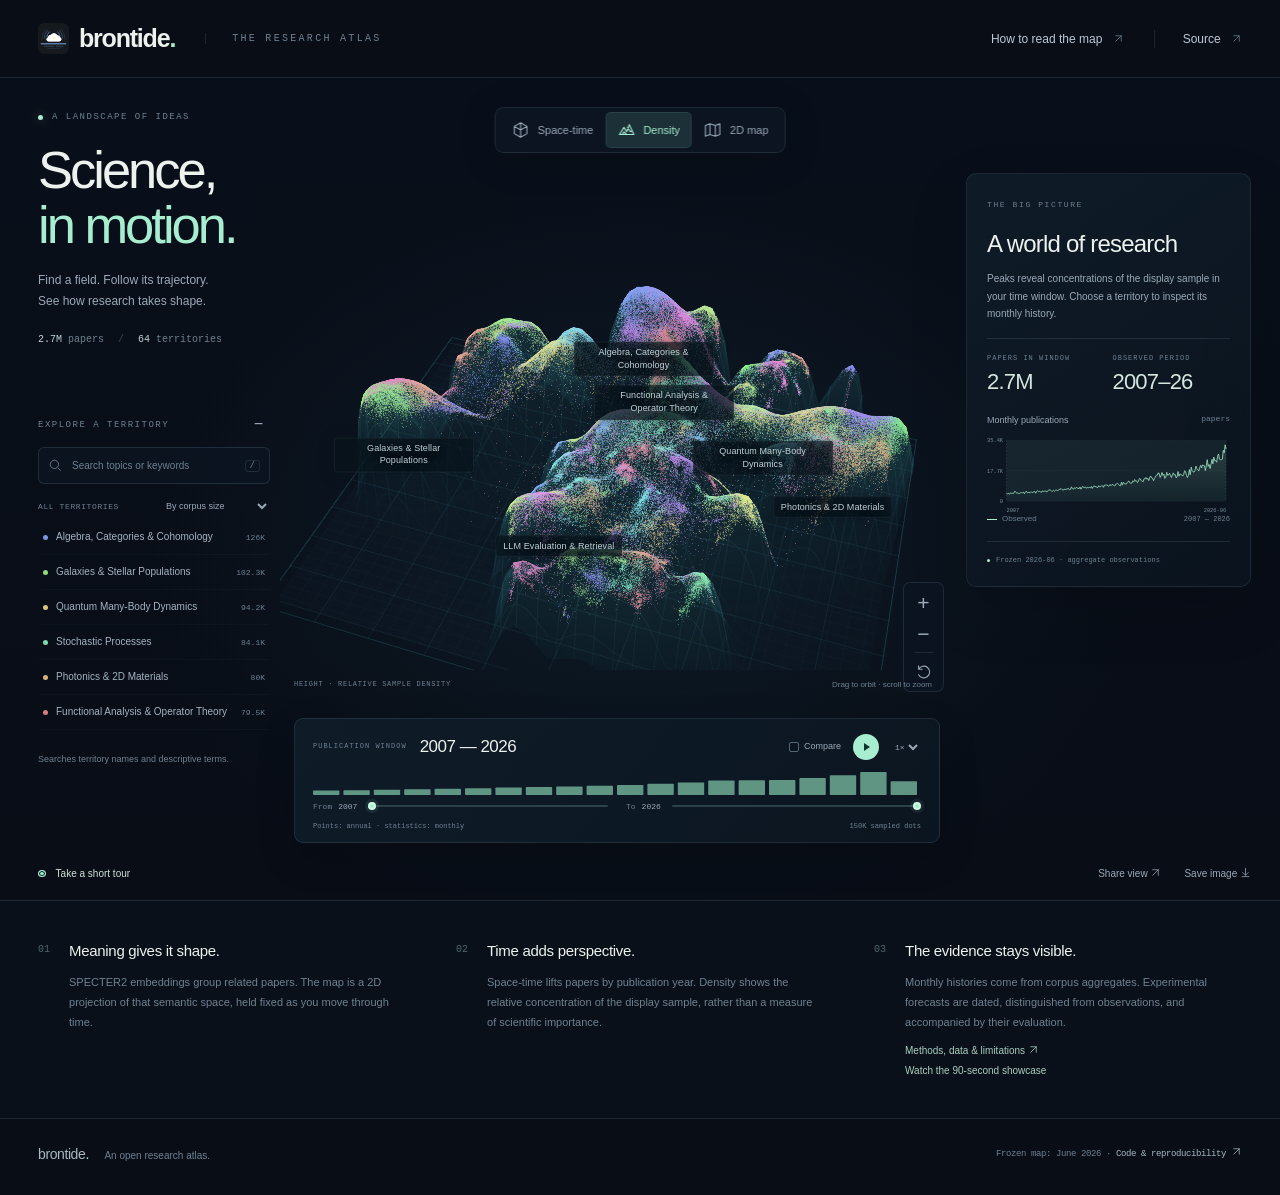
==== commit c4b82ddd: "Launch the cinematic research atlas with temporal exploration and portable public sources" ====
--- a/dashboard.html
+++ b/dashboard.html
@@ -1,229 +1,2 @@
 <!doctype html>
-<html lang="en"><head><meta charset="utf-8">
-<meta name="viewport" content="width=device-width,initial-scale=1">
-<title>lacuna — research frontier dashboard</title>
-<style>
-:root{--bg:#0d1117;--panel:#161b22;--line:#232a34;--ink:#e6edf3;--ink2:#9aa4b2;--ink3:#6b7280;
---blue:#3987e5;--orange:#d95926;--aqua:#199e70;}
-*{box-sizing:border-box}
-body{margin:0;background:var(--bg);color:var(--ink);
-font:14px/1.5 system-ui,-apple-system,"Segoe UI",sans-serif}
-header{padding:20px 24px 14px;border-bottom:1px solid var(--line)}
-h1{margin:0 0 4px;font-size:19px;letter-spacing:-.01em}
-.sub{color:var(--ink2);font-size:13px;max-width:80ch}
-.chips{display:flex;gap:10px;flex-wrap:wrap;margin-top:12px}
-.chip{background:var(--panel);border:1px solid var(--line);border-radius:7px;padding:7px 11px}
-.chip b{display:block;font-size:16px;font-variant-numeric:tabular-nums}
-.chip span{color:var(--ink3);font-size:11px;text-transform:uppercase;letter-spacing:.05em}
-main{display:grid;grid-template-columns:minmax(0,1.35fr) minmax(0,1fr);gap:18px;padding:18px 24px 32px}
-@media(max-width:940px){main{grid-template-columns:1fr}}
-.card{background:var(--panel);border:1px solid var(--line);border-radius:10px;padding:14px}
-.card h2{margin:0 0 10px;font-size:13px;color:var(--ink2);font-weight:600;
-text-transform:uppercase;letter-spacing:.06em}
-#mapwrap{position:relative}
-canvas{width:100%;display:block;border-radius:8px;background:#0a0e14;cursor:crosshair}
-.controls{display:flex;align-items:center;gap:12px;margin-top:12px}
-button{background:#21262d;color:var(--ink);border:1px solid var(--line);border-radius:6px;
-padding:6px 14px;cursor:pointer;font:inherit}
-button:hover{background:#2d333b}
-input[type=range]{flex:1;accent-color:var(--blue)}
-#yr{font-variant-numeric:tabular-nums;min-width:4ch;font-weight:600}
-#tip{position:absolute;pointer-events:none;background:#0a0e14ee;border:1px solid var(--line);
-border-radius:6px;padding:7px 10px;font-size:12px;opacity:0;transition:opacity .1s;max-width:240px}
-.legend{display:flex;gap:14px;flex-wrap:wrap;margin:10px 0 0;font-size:12px;color:var(--ink2)}
-.legend i{display:inline-block;width:11px;height:3px;border-radius:2px;margin-right:5px;
-vertical-align:middle}
-table{width:100%;border-collapse:collapse;font-size:12.5px}
-th{text-align:left;color:var(--ink3);font-weight:600;padding:5px 6px;border-bottom:1px solid var(--line);
-font-size:11px;text-transform:uppercase;letter-spacing:.04em}
-td{padding:5px 6px;border-bottom:1px solid #1b212a}
-tbody tr{cursor:pointer}
-tbody tr:hover{background:#1c2230}
-tbody tr.sel{background:#1f2937}
-.g{font-variant-numeric:tabular-nums;text-align:right}
-.sw{display:inline-block;width:9px;height:9px;border-radius:2px;margin-right:7px}
-#list{max-height:340px;overflow-y:auto}
-.note{color:var(--ink3);font-size:11.5px;margin-top:10px;line-height:1.5}
-#terms{color:var(--ink3);font-size:12px;margin:2px 0 10px}
-</style></head><body>
-<header>
-  <h1>The arXiv research frontier — <span style="color:var(--ink2)">emerging vs saturating regions</span></h1>
-  <div class="sub">2.7M papers embedded with SPECTER2, cut into 1,024 microregions and 64 Ward
-  super-regions, with 24-month share forecasts. The pre-registered criterion returned
-  <b>0/3</b> — a published null. Every number here comes from committed artifacts.</div>
-  <div class="chips">
-    <div class="chip"><span>papers</span><b>2,705,992</b></div>
-    <div class="chip"><span>months</span><b>234</b></div>
-    <div class="chip"><span>microregions</span><b>1,024</b></div>
-    <div class="chip"><span>super-regions</span><b>64</b></div>
-    <div class="chip"><span>criterion</span><b>0 / 3</b></div>
-    <div class="chip"><span>chance p@50</span><b>0.101</b></div>
-  </div>
-</header>
-<main>
-  <section class="card" id="mapwrap">
-    <h2>Frontier map — drag the year</h2>
-    <canvas id="map" width="1180" height="820"></canvas>
-    <div id="tip"></div>
-    <div class="controls">
-      <button id="play">▶ Play</button>
-      <input type="range" id="slider" min="0" max="19" value="19">
-      <span id="yr">2026</span>
-    </div>
-    <div class="note">Each dot is a paper, positioned by SPECTER2 embedding (PCA→UMAP, display
-    only) and coloured by super-region. Hover for the region under the cursor; click to inspect
-    it. Points accumulate — the map shows everything published up to the selected year.</div>
-  </section>
-  <section class="card">
-    <h2>Region detail</h2>
-    <div id="rname" style="font-size:15px;font-weight:600">—</div>
-    <div id="terms"></div>
-    <canvas id="chart" width="820" height="430"></canvas>
-    <div class="legend">
-      <span><i style="background:#6f6e6a"></i>history</span>
-      <span><i style="background:var(--blue)"></i>forecast (<span id="mdl">—</span>)</span>
-    </div>
-    <div class="note" id="rnote"></div>
-  </section>
-  <section class="card" style="grid-column:1/-1">
-    <h2>Super-regions by forecast growth</h2>
-    <div id="list"><table><thead><tr><th>region</th><th>top terms</th>
-    <th class="g">ĝ</th><th class="g">emerging microregions</th></tr></thead>
-    <tbody id="rows"></tbody></table></div>
-    <div class="note">ĝ is the median microregion forecast-growth ratio inside each super-region.
-    Produced by the CV-selected model at the production origin — which is SmoothedMomentum, the
-    baseline the roster failed to beat. Read it as a ranking, not a promise.</div>
-  </section>
-</main>
-<script id="data" type="application/json">{"xy":"TK2nPytdyUE7Jghfa+cRcYdTMlw/IiuVRRdvoHpAPztjHc6jw+ggfwgpI0Wnxdta9xkOpu8ofkHXiINTGlRDXgZEzjKqUg48lYMHE4ml51jn5qBXquzVUGztrl9EdRo1lYcSPa6CXDEz3lB+1VYUO1aJtlYGy3Z6hhUKpCY54D/LfRkmhJsepZB9ECkC+SBTvk7dQDkl2lr6GTmc1tz/bssXVKOie90D3amUXCQVLqS6lH9FqaEEezF0cwfHNcdLl7zSYGcSr6bWL9IzWXpNEur6TVhAIFGb39KFVFjciW/tJZmQnEN1OpuVLoVytFhlgX6nFm26aKaHdA4tOlGvXSxLYFY/6w1pKNROfiZdX1rKMnRKPx06rE9fPk2KKEmngd6CZoJ7dxFB+DhoFHTOPA0VZYnfHAOtCsT8pU0enZdNdfkJhp++WD5/eBCxiXdOqrFlXINdYlXh4VVvbXZpTDyGJqze2DRgoHNJK0IdKobeHBmiFRuaohUzJz3W2f1dgnh8J9Z0Ag3Ch6NPAetWU+F9Q5qqczRCtMemXG45ckMuhShDYzJYO08ptkN1YrVAdyHNc90hk5tKWOJW36+TbxHSx19sF4qdCCj/cT7m/V9B6x9/dYuhZB1OKWXFWnE4OCQCloGByT2KQMQ0Qaw9fv4xRo8nWfVXldBMat+UqlqIc0gJLEQTZ95UOGSpdzM4fH+7pbNDjTIOHnqZfDglShmq2mGPXCE6jcpWalKjgzpFdw8zoPc8YuCSlCC2h0ESU1P2XPmZrXM53H1u0nxWE2R4CRDeOngvyMi6XUBWklM3tdNb31boSU+/DGMNt6Zrx90MZEaT1lYgjbKodI47sno38j4VafQmmZSfQ/IUS6dnWOBK74pINI86d0+fg9OGGSkjRv0mno3UOWM8fiezpWbU0maYk5N6+u15XFr5qldK7WxyzliRSnLpBFg88utpWuRBYsMlbkSG505Z1JMle1uDfpHnzVdyj735a5NDj26WrenkCrygZJWF0DYR7SNtm4ovVlMZZpL7iNwcf232HQ+SxBtrprtwtq2mX/pL7kkrunhiVtvzamNUcE8yXqRS3yC1lUFGxl5NiNVQ44unLmq/sGt13vtsbo47gpG8z2sE1yddY3b9LPIkY5KdX5lPYXdbCaZZXDxAH52W5B1JpOzmeHquK1mR44wKHhah3Yh5RB02TG82GxWRkwiscTgh8xxNkxvi11A1QHk9NFzRVKXL+3ieOYlNNWuEEl6NMIH/Gjepo3s2KT7KEYMhHCuVrFFQUhWV7UcTJCKflCXCmh08CS8j25lmVevYYkTbJkfUzF9aU9voSjJxwRQVeYoXDD/GSeX8rlb0JGagONlpck0a9KM3j2934MnTgTFZ9FWSjJUt6lSvPjXNe3dMchUxnNR0aPYc359XlTKpmi4UhlXNJVsumX9kQ9zhTtm9umnz2wRY2lqqPjl3/0FPdKgzp4U2eVDgJnQXWfE5emvND3ZYbU98z1lcuDhDTJjWVGwcgwQIoB9CqN50VEKC6aF2FyaLpfFSyluuee0YlJjfVcuK8zcTlAixnDAUPl7Com6QuqpkrsUCfKDgZls4JG5xF6yynYxzmz8qYrkq/Vy8VzUc0qXesOlYcFvsSiSZ0WGanER9dBnokoHjBl7KWmQ+YZJbWoxamkToMCY7G3pkJ5+LoyhSFgOQDjCJQJq/rW0p+kVmeDuZV1NKSTpp2MlH5dWYWvgWWZPdWMJZWz66TXM4JE+dt8dl13AOEWxghzyCwftiriDGptB/aRILMGZFTXn9DLzbtVTZjuRZ+YidOh5Cj23KH4eIdFp+VaQm20JejqIYJdBuaLR7vRr4bXIUCNusd85yJhDQ55NVCJzTeHh7GxQCLTCc+mopPgrdmmxsRHhmcI7fU2+WqmMC+eRb+xXXoaPs/VmDcv4f42qfO1spTKM3nPggIWkzTfs2dTrjQNFiSIyDmxN/+DeRgIYW2HS8HsGlHVGtcKoLXFKDV/FTeD4f4SgbgsZjWvZhe0rV7t1nsIdhZJsdcaqxJVWSPnU6L8YUZJB8xwJp6h1qoviR5weaqa1Umn7UhcuHuDt7l6tGnopegu8PZpMhNilNDjK0RGJYEkscjmBZCSnvSb9XLzuLzBWIsvNaa0Rc20mt4z9+5+q/clZXvTXXes0X2uBqZ/7bKVawjUcSuP3ZWOnrz0+EJzNJL3DcHODnrncaQvMzs87zZhno5FiOIfCKBIABLgfrP2vIv2Fh5r5eaMHU91khIpB4cCCTkb+yIpLO0X1jooLaK97RP1aI4SRYGMLcornOVWZwiB0Wtal5V6XWjVi4hFJ7iXlqMn6KYDETm1JTPXTpCJsgHKFHk2xHfKuJYrW5Nmnmi/o9ESylhcogFog8IsmTwKGScjq5H2g3RaRPu5Q7CtLvqV9KpxCrFNhBXL4acZc7xk10FhnAlyx9nbvo9oBaYTEOffoicJ2SbSo0ax7ajxhwBkCtLXpB/XvmPL7YBlO7fzOH54XTMljaxUXf7JViv8h+gYhBhDlAj3xZoDrUPYs6nlB2d44WnimXQGNI6jQ9FfKCyzm4TTWP0k+4t5dokYO5Qffb0lFFMIBhPupeXWMgaKc8ihkkJ0s8SI+ACDo/GjSM02mlGNpzwQ64PqNQiNNJd5iJ8kheevOzqCgVRTzcpEM4I4ZxijidUfDk1X59f5sfOw5mlIbSzHxAWzZMaHILIWviBU9L5EVe1nHfwMxuYDxuz/h77XiuH56PnkK80C9nsyNIhwsY76dLyBZgTDeOaOcioKesl/FJdruGjolOaD0gJQ+nJiO/iWInn6Vtec8iTnYgCtx4nwl8wK5dACdTqZ3waWGvOKR/fRnyoP08+DwgVeJSLbnxajp0yAqX3NBT1ct7gP+SIXMX1x5oF5x9S+QRqpuzlzt7FEJOSoQam5L8x/x+SiT+o1q9XWqRNVVPO4qNKhgl7IoE0rlSoIgZOlf7XFbwiNgkjeC7UZVvliCC1ypyVNHzcc8v94U56mRbt3KxCRfX+HHoxHBakBu0qe2IeoT3yOuCTBD0kZdviSmzWs1TGnWFeHJZbk86mzhMM6LYqILfFg/SpVOPi3RMHmTkKnEu46R6rhxqlM/Z5UfQ0u1fKj+IcHBUI0w3fooy0zqJPcJZYUgkIpum5v25W3Sw+lu39D1fqSC5l6vmJnyOIjejaJUPRD7EnnmLHkCZ2olZFR4PXJE7KgCaP2DnMN/YfVgRPRhObkeFZO5NFTx4eigklZGYmO83UkOWUh1XuRgup+SbkIKusZlYgYCicp2LiQvIS5RSf+BhU0hyQBxbJo6fTF2SVJGKFhVpw2ld6Xt+huJC5zIra9cYJjfXO/[base64]/v5RauxPYo8NWcDyKI4ypMY1MVqeNQ1sDcwApLScOkEJwPhkEPqtydxpQiRM4tn7EQRExSTYCQ9V4iwZTfnYbXSJEp+FsWhe9k8mQTrXdR/3D8aSHJlyGihRCiTEekHxfNe0/xRzMqEl/gSlu1olPpslIWLV4rCSv239msytIP60nUlbE7+9bj5gifqiP+pQ6xKpal1hOTiDrHlLG3FdTCRc3i4nUqFlqIMGnCHg5Odky1kM0fwMSjiA+nGqvA1+4WXtLPW7AIBiTj4Mib1Av8EFwaHc6yz2vWJg33ZwCS7/d2FQ3Qusw6WPZVzbmymAn4coQgHyaRkkhNYunOa9pfw9cpUrXTm1z9h1YLNTXVgwQjpEYQtA7zZHskKh3nAwFJZSmLXUhHOrm7l+0ZIQ+oTw6T2p4HhsYG6mg+sD+YpHIf3xJHBeeuo0hq77dnVJ7dhU9iDwbOhFCqjTKNQIuxEOzadwzIC8wTNtHEm/EFOGMmVVD6Wh9Uli2NujZa1YdFYqN+UFJMgAkUEkQHkCLGxo0pw1COjNQGNymuV1IRuLUklxzd34YeTqiPnXI4nwqtIhckjbzTlx49ZLnOkU5YeUYe1Nzygy1iBdDVVXpQ6pkOimZJFWfY0OVMxaRyKx+X9c9H4MmKS9z7iSliDBwwzEmMC+/[base64]/2FQbiGVIYgFNE8SlcmuNc2jclNe5NmBrtpT7TaWV5h0eBI6svcUEdLqrnuU9t/VgxOxWnGCvMtalCj0GcPB0f8aTbJAGlI85ad7vApFqpMgNOYA+OnDiSPxaOio7Dp3NoK7EZJaGrnF10PLolpVO7N6bLu+9mT5HRehDBW2ZzuTpWJWugFuFEeDDnHeGS3Nl4aZjltVh1SNea3Fm9Tm+uMl6wYidteyi6RGnTqF0CrbpcoYidbATmLVK3SmlW/RY9lMhbGjreevUOhMMXXOuPMIRyll+XEBXiouyOGbE/bnEjbOEzfw3qJV8VWU9M6V16NzJc50N278F4E/WPYEdCTTHi8clnXo91GH92FzUleKY69JWpREVnqkcxuoIs/uBAEdF3vA22jDZaGfGCUlmUkEYlh+h7rIB/FP/Vs1NjbOwaSi3LlVlAiztYQz4yA4aFJlKyr28EOx1VdCugnRLW4Whq0qxbmTq0QPtXMDhYcbc/rpG/Tq4q8kaDd38GxMnoLrYgR48hbYkp7N/KVVEowkn4QOw0CTfLQVV6hDZ4JFiID3e5Fd4TDpKjPX5z4Jo5eDh5mwJwhiZcYl3pM8MoMkULlXQbZbHOWfIeBZ9XIRKQV4evryWX31w/eAMvSXwsf1Bu8yPg/C1XUD61LslH0UDGoAZW+KGyT9wbBKBwj6FEZyznmt9EjVuMdkA7xizwQb7vNGR+oAlrBypnnsObAoFcEUKgz8RKeSB4WBYpfCQMf6C4bfDJ2nwRgFQp4ahQca0bbZp+znqH4ilcR+TR2mMC2AFmOmnQVaODhzZRiQM62I52GmI1PX8KzvN+Mvb/ZYwlWZBLeL4KmB0PkfG+Y2P0egtBN40dEF2KaEOYtGlVuqMakqaMNiKWD/SkLxn/pFOz/GMyUX49aSXxhax2rjY88l92enrFG9DAOmIXEzmfEXipOBwTkaPHcQIZVeW6ewuDtIYYGxynOPnvVvBh40YkXh893YyBp0ZDKTaUEviCrCejRc92diXoTAVn4ZcscZJdazxuMg4/do34Jz4TyaHB0J1YnzM5N/pNM1/hlUhquluOOoyqDFkvl75cJxEGpVTO8FbRdx8HKJxgYLMipKlplSOBFdkqRlaM7lHQTr5B2R/rpugfxY63zt6Le/ejZF3HC2suXjVR/eXcbWc6ZV9lY+BNzov2pvI+BEHnhGmB7ZAme/nMrmJ21QxordJEavQ7P0+3d4YyHO5AWOEoqkWvWwlYijXiVcvdZFQ2yZle4FiEN906Ol7Xz5tK4I/gUetz9A7a2FJgrFucNywpxV8onXB6WNLaTq90KAwZxEVwpxsarA9vzjzcVkNX1pPhmbVJa1d4rai2pCrBYjFWdlnaPNZH6LWhWJc9A1A85D9Y/ya3ouM94DZfOPRLvxilmDS+gG8CoIlgEHWEP8ndjXf4U3hYzoxHG4ig93Uyc24YQvmKU0G+xjP9dOkIx1GwUYIX8o6HWVRYDiQQpDtUTEAp3VZ0eo/oWa11xw9HtOHXhIxISJRAPjojemM8cHGUEMRBkWwOzGBVO8WQezskqJn0MceAlRv+iaVx2xJty5GJqFzlN/[base64]/WGp+aZpw9dI4S3IRimiRvCya+iYsWFJ/ykCcKpX4WEY1vEAwxJRWVHd4Nf7slGJ/BV0g4TkyaYByaMFQV3q1kDHxJSvdtITThpPZWbzPxRV3hkmGs5NVWL4s+oVE1sUyKXR9L81h3TOZWKVeNKHaccH/iN8lIXz6H1T9xgVwAPkob25vha7gUsUVFOXt2bhDkUXBTTB2ij4Ft9iDnZokfGKEwYGrTcFi/[base64]/t52W1IX+VEnjeDXeOBxrtH8iQ+BUopHEmqIcgdyMmDRF1p6y7dl++IP+YCW8TGRV5WSU7XIM3tIGOkGwxE1bYJfKiZW0TIFR1uya33HdK4R1kq0SVf3D8lad+fhmila58mwplXNsz3XijHkLHylbki/VG9dt7YRONWBr/[base64]/Q4lgIKlJCeowUbIvSuH4dwOttV2zaSdXkpXf3zDZbw8LkYLSUK3UcL5eT9f3wV1y6TGIT7YNnJOYCVNvFTFw6eVaJyJLSbmS9F1dTk9gERj6cSOd4sRXx3wNk/[base64]/OUzXFfz+GwZ9vVTbZf0DPjFZVl9nDERURo/qoS5P2OSwr+mnPq8XSKMIj35frwU7Io9PRPXzXD8I8aU2DS4aqDEe1riRzcyfCGpkD8ZvJ2Ms+yjNDWHQC54aothygt/[base64]/drTWdo1OBQkDt43S07LF9nrOAa5AeeJ4cF7WlDFgtU2+PCGNudK0V+dYKe4AlQ4l7+qRed4T+pBv07WX5g2wP2G+gJ/Sopl0Sl51+qA+loPwznINs70tVxJ/wln8j0qleXO5KZV2oWuIszpg22/5SXUxTWvFv+xn9jaqClaR4t0xFUWg5GU+CPDGZhfKn2GAlyBJ0qty1WsYzWYjUK4SF1J3qX8EeLqVufaIGWdIBW/SFdx0wP+5nuEsBWaXIxnedfvmZuYbgGhYclaP3cDccWYhDitshRKOTtjVbuGAvTh8zH4bq7i1nMJzTYPE5aVBgGHOuSKmuSJZJfksFEpeFKsCOnORMhD2DJlNbd8dRdkw3N1F0nUJg24AEibtAOUntXSJFByLRjdvlY3VN07dra3kYf5p/MR64eamMDCT5ctnezlNxWQ8/dZRjmN2ZFEiw6iVr94uPhJ1zURo6b5Ig6MGhmngoroQPdcEztrhho+vdHVEJI15u6rbDZ2RPYl7SVgBVEhbegpyPqHRwVv1KsGBTO/+M8FfOv/[base64]/XWxy5yPlJQRDEFwaPijLoldBgNNAQHnHDMc9bVUConqrLo+0dMHiqVb84HYaEYBQCmHccl6qK2hk9DnqQSX3Jlb84v56wnCZFrDLpHo29SNn1IpsfovDDp5oa9o7I1tpStSSzhWHfdkr6/zwWvEi2Ho4llZ5gBgspaTt3F8HqBCSMtpFbNcoE0a3QBdK/96IcpE/fjCwzTmCdO/mZmu+pJ34vTlbk5jGH0fFG3eZvyJozCiBpLUtI5bsg3hLPWklNXE5SzEHYYs+cV1IOS6KOGEB3Mx3nvSRTxvZxG76yiRY/DZYOH0bPZyokURHqd53cprYSVE0u5JvAon5Qca51KJtOxw/[base64]/G+THmmp0Pb7b4LkA1sKmnGAle1RT5ncJm9tixWwhngXH0gm9lk1S6xXhlkOT3gZuaYqmyZPm4KgDjMgSIdiVRI+EYK1gOdGqDhaabQ1aDUvQGNI7TuRYT83n16qTeT8AFs8Wp9MXFPCWD+Gbg9/FWqgkzlQQgSAtxoWxmR7c1jzOVdjSFHuxFRv/4RGP49qnlAdKRCZfXszIGa3z2CVePoqTsGRV8woVl893MBUvVIDRa8cGqlbzNl6RI6DFVZ5pQRZ6h1qo1baVNRR1j6DEsuEiZslVMDbdFzi+xdVslPrSpZbaF6avA2byNJmVY5bwDdYJsmmirnIXDBpVzVeTe1jrPezVeCseltH50xXX3/8R2wt+EmhNyUv5IWPYJdzjBRav4Jl2jc2aOJreji6vohgvu/Dc8Ezri+z8FleMHskBcodNo3nn5StA360eKW/kGuONihBgDOnh3bDqaYvGC6WM9udXCc8WFt+e8MvHvD4X8LRIXSDdS4Ql68uXy2YsVg0s/[base64]/nkuZUpwbAaTzwZilMiFPocJ1ixVEWiU60lzcVmfix3CxWn1AV25+G3bpwFi/[base64]/t+zE1iOJw3IS5zMuFMoZiFdKzWwmcc9b1rDXTrFNGGpLrs3ShPSQ5Ik6Uvs4jxIKmWUXgcCY+PCKEiKyuYYffLYhTH0FhEwliiDhB/nZyXfnLqJGBpcRrOp6J7WhG5+rtaAuDpcWXx9FHu1vBjJX9nEghQ/0CGKCOMESwyl/f3iFo0fBCGzXtgi81fp0LsgJYq0uF/cx7Fzm5PgB8rLCzyPw8dVoDximQ5EY0dTnBFcz6u3gJSakFBPH6WOgkNb3URHR+2h8S94mVqkLqow1l/UO25aF8Oyrhn5YOCLNrcU2MQ2fNGCd9Hd8V4bgSeWKxYyDBbR6fKiXozPdJOhSjCkRGk5U91Pho5NTRdVL7oMlEayopad2ZfNMebQln7SVdbzYTIJCiILSKi+xlaBK9WNahuKxpGuHhq/iWle/CagWBHkMhhjB9dnFXUSH8Ub3wooCDDjiLz3mWRM5pYkj++MDkp1UDBwmth1tRFaFF9HUBrhg51juoPZns5yE+CWnw4KfkxXF5aCjoe1F1/L0KWZvuTuFhthtSO8+/aaN7ueHWZExWjBa6OXPb1zWWOrDGcYI/NNnoXDZYnjwawCumXWYhnYTuZHO2cMeA+Vdm1AGsbKJeJeQ2VkCg9Yz5y9wFU5bsFXHYfRKlBMaxBVOGWcOcx2UH/zbd8am5UO3OtjG4oukpiHRlhkPw8uWG7DxCaw+TAe+7tUXrE5lRl4bq3X2m8O2HRkCV3j8ABYa37IVZ0QfdLFRTMpS1K+Dj1799uJZGHQspmNjf0juUn6J3zJWZvOyDdkzeBWo7dLnUP/qC8N8E1eFNEXTjy6nFq3Ttcv8yVf6pPDlmncl8oA0OnYynUzmOwT6tiHzeYO4Wy2Ft42rBuVovzWTt2giT24nNPcKIeT72D61/[base64]/[base64]/XiCvKBfSRWTAY/6WwhuU1WOFZjfBY41H4n89UEnvvMSngR3nblnyXQ1S/U2IYeag2H4iYDrXMVnm/QWOmi++nLi9OPrxg9TP1gzux//huWF4X6ajDhuAwG7LHoYI1W06G2X9Iv75iqDA0hlb6+0NfIXnRLMeLrkvxVDNNJFgrUPiA/Q1QcToTpsmtZA6zt6ObwMyi882QWHF9xBNRWn85elk+XcsV3qVBhhRYmIxGhX6QtWIt55t5CV8nNEAfOH6feOEW2ionmL3O+GkDGpudN8TNeT1ZT0piJ0VFK/fEYwgqb0avKsqb7w9uoRonpF0A4UcVAmIsQyCOUlef4Yh+C7bkXHbEiHjBcN0UzNNViVhfAjpOjLyXy8fldVVPVV8ifqA2BFm+U5l19p2fZ4tLqV5kR7/SgG/QES2hqXP1EQHDC6n7JmKawbkWYt4ZEaRTSNlaUebwaXUnPFyGLxeLzBu6h194XQynGBuo5xYWqFPvd144Sbg16ReDqLTQsV08KSBISYGnGtJBXjJogcomEBk+jac64zxwKDiXf5ALXHfeXXTUv/JigKfGbDyKNkuqHKGTaxnHp+x99i4TH1eZJg/vk0UT6o7hF4WSXfLDcnDGIXbqrrJYdhw7mC2QEVRD6uh8+GywF8q/[base64]/EptR80zSsuYXfDYwFNNWBJEXC2obMFYE04Gd04FL9dPRtDabUPoJDOkv5FTsI1cQjdvsYOioc0MWUwbRaUZI3FO5DUFUQfdSlIR2eBGwCdPSU5aeT+dHRmonyXURMUc9KfF36pS5Yx7LFoxSUfn8390EY28iZEYKqj/VLdKFNvJZIrIUqDjh6oIXSr+mWwme6WeGxyGj3M0EbdVSkdVTQhQM4ovFmQXw5cPj9JZvqAnUjZRIlU6maRSjyyDR9AxJDwAbh0hNY3Mgjwqfl2RMDsxh1WVQo+OsBuzHZGMnZH3PY55Lg8RmTh0mOkRXQYzVIDdMHYxJ0T/QxTQZn8MZgpKWXcnCWoWN43wU+JNqTOdT+c1YIizj3afu/0oXQ94YSpX3wQP8u56d+XxWGAF2hZysJrOR/4l5EXfLeRf2o4TgQq8QVkmilgV1Y59iXyLBjvODlOiPL7MZtkcjJrRLneNPThmSUQjSXPIXGpbIb0LXpslMEesloJ1KerzXdqLCadOj0aupxsHjPYrpFu1KTdBynEKKs+/wWhi6VBkU1VWTiOWpXQLvtI6KcELotj0OFE0jrA9rFofSN9cWDkM/OFY/VuJOUKIEWd0uDhox8r1fXyAzTW+h4Oa2YiCVoohT6kbJxSj3TrkO5iL7q7z1VloadSlYUpLVzkDLfCbT9mUdAZi4i4lV0xEEaKAUEPoK1lM2IJZkzIePmP5J25dH16Tu85GYwEqQ1qVIS6kBPjZVX6rjGX+SWk18XbyWxyBPzDe23Fw1U0sNenWrVSluSJk1SjnlN/V+nS6GYOZURxxpRS5e2stwHNpW8b8eo9qpBx4JOqnYjwhUZKF5y2PQsRJyKIjUu4m9Im93DByniP/i3iUHRtJVhlDrjPwL//Y82sl7IFc1smFh3H5hF8vkc5kp8kbenXn910nmiB8tPaRdl1V+VoJ7C5hjvWZUjCPW0BKJGiN21IxVW+eZFVQRGpnmCJzomhzJSDLigxXsmpdGRYqJZuYdFs577u/ZpcTOYRCb0Q+Qn0MPVH86FZUXOcyVCB3n0ivhI+6dd1WtH/vi3D4qGTxXMNMCth3U7sblqCj38SBtsY7och5ixD30PVxzdiKWHUlUpMKMfGMKn2wJa6XYR5K2GZUYTGKPPRW90QF3BZVtSgRleA9BU+ttWhdcnZKP4wvr5aS3SZc+e4uX0ObDIIwkrt5A3Y8IKCDsIIHg0so3nmwmUH7wly/POBM73WGFUGEOxJCVs1FB6ACdVxb+krHmP9wPey5VY9tmzyNN0g8/+XCUMUXDacs50Bl0ds4U/zKQlTYWApUUYhCNgp0ACZeL5hJd16CNGoSD4MA+5dT/[base64]/[base64]/LsIly7aTQ5+bJMPYU5zEd+fSQI3KQcVgvXhUqayLuDOZPtHOFx8irCYaBMZIdVN3BwgxnIXJM4DiCDplWLkkkrEEiaWt9ca6qCQgyi6xt7F0aMWzJgiz1Th4N0IH+OFxNq1zcf9sdVd1ESN2MYXafSwaNfLX3vS+yUG2/UV4RO/[base64]/yS7mXibz07cNl4xgjuePVrnunvtUe1WF+EBEIPajFQwQJVvuoe/OZqeOno363BUdag1ldlePUoA/ppfhcY3dUr1jGCPig5ZON80c6qaImbTjOhcwdV2TkhR2z7BhROLlBMqps78SlfkcHQtlSCyngR45xbzW9BDTnxKK33NXWWY2Nd+1CuPclJkjzjlJeeB+ok2D77TcWaodi4JeOXafpZ5KkDCIVOmH1S0TNF4aw7bWpta2yNMbIpCjzF/J4WgaZqsICg3Vz7Rij1HxWqVRSAkJokze6uG1KUSxA4dnZ0HFAehUoi6Sx7jC1Q1LLmZRTb3PtKNaZ48j4Su/dwuXXn4QWiUio56IhfJnWiA6T79wY9bAHndNhoduYaykAOqpevTZvgld6JTJGOQWGq0RK76J1WrjvSqcJNUISs6zVEI+w5SCB2Mj38ca6r0kUVi7lt6ReyGFkAdgRINgG2dFcfTDlnNmyR6S4MebH5ZF1aDvX5u/7uhj0uCMyEukIo6n/CzUi8aoqpgdbIqvOEngp3uaF8z2tpXf7mEWpsh+6aqN9hFJTJbTFRpUBlJewDBuNlqRccwXXwNWxU7ZTdHQTDjHFeiJVd1tmv3OjO2J100ZUVRFmNeNWDYGUfoPQkxIElRSl8Y/ZIziQRhpHrsMtJvjjqXmOUkgXC3P2aE0TBH2ZhoVXZ+KOZd/[base64]/VQl9PHOOaR+hFVQmYt3Hedip+X+Ire4Aj2pk3eM6G780hZh/gulQm999vuliOOW1yRwly1uhITNHHWqHanUaB7TxWBHMCt41R8UMtVAdC4RYEl8I5oVO8Whc3ipO7Tt3IqHdej7Jtk5Dka/fneXfuuBtdkSXMpIrRPGTKJouPK6fpkI8mIaYZNHVNFdOVZpffAhDNvXNpBBjxn3qKEka7uutloLHZUz++6WZBrQpbx5QDdPp41DfG0SpZWHv2CtvQ/F3JHVSLjCnfRNqJr3fSXLxMyYPmIdjOT337jhuAjA0UmOTiB1/dDlCebHa+EXMOG5HBJp+UBRT7pna+sDwaandBYN1FeSe6DmTQdBR6NVQAQgldEFBU6Bh/L27EFgnTaYFzPnY9HCiyXmOO/lyTPo1NUJm3fcyLKlcBGR6lBXzcKyezetp00Nt5/CJKSiCwL5+I8fVfF3imDvkxEn6De42d6OquUEnKgnXOmkZjQi8rnDxSOFuIgv07YVLyQwkifKY8RLsy+5f8VbdTAl1mTcxCThjXq82I2ls/yQ2EfFn4VTrnEGTWel0Prtq4c+q5k2SQVUBMpZOcRn94lQ5syPJ0mBt3rXzVhIKN3P50P1exWTKHHINVkdBZELGfoGaHPbDgNelOL/VAW6/IJFzR4fZw+KMqUm5aXlLF6317hykLeKv891pCjDopb/OIYGR3Lhrgan8eJn/0kXAVLZ+Mk9RFiHnXMVoZkKW+at8QKXb2OB3S+XQtX9c+WnqIFPhYulJKL2xt422/K0RT/FxuIKSDUjWJQwOMHH+S9QBW5DtyTcCLNRu5hpB7CuQyX3TPTVILHqmP1FfXOsuHWirCcOlOfGRcNoZy7St1Mx5GmZOiWTUxXTCM4gx6fhlkk4DVClgdvyRpe/F3cmQVAKHDj85Cs3FpLbS6Otq3dOUo/[base64]/e3YUXM2Gf0vbAlEvIS6or/OuU/IS9aWHpzHnct23VbSYRSkaQH1PnJR6RN3gfk/193pioVpRTcF/zw3hFqGq9n/XDxfoPX0B8WxYsICKMB8cqawD9/pV7m/[base64]/orQ+8smCcb6kMaJSIShxzjxa/k5oFtNC5VVkdfKVVerUV5mNOOiXrbHtgKm6WFlKIWMQqgZR69URjquAAEN+VvITaNtVLj4SQEcqMiSQx9Nx0xChaRez5Plm3NQw+0OyXfaF9giRj5s9PwFMHXumO3AjgWgxPjZGHUIvCLJ7Fc4QKbW5/E5pPH1Eac58PHVdTWY82kjxFHzid8HqnO8b2IFSYfpO9MECzNahKX10yvB9kVFrzOMHF0XfNielhq5cmF2biwHQrF12iviVXkr2GAjK8/XJZkefhezhNPVpUiS1B2l4ePdSGe0Hci554dPFjWzJeSEGOrzthyoG9HzkT4IM7ta5tEsMZYyORFZgajRSaGL0GZ/Yj2phSGyumKWBaPkrQ/[base64]/Ez5BTDtvGvmlzS2xNXPopFwzlTwI6imLkBfTJXQkPL9OHBnmnVVPgVPdsR9swD2KPhTia075n35VS4I7ukV4VZzFhjJsXHs8Cst3ERZFdzcxTux4XOwhbJSO0rl+uot/KuknzZ7Muxpaqm1QMpCQqpgZ4iVz8B7MnA2E0w2HPDZNnnA4FFgk9p02+3VXQsEUppY170shNxlDcdd5UbsXOJM98WdQ+IRpKXwriKLlzr9dVlNHYKAZ0qStJ3FGWnYkG/B3UEKJdeYJP/WJcFCMcV/9eeQz6M4DcxZ6qBQ0umFoKhJXhgVpNiyofLcbgTDnR0VQkFF/[base64]/[base64]/Ggzoq+z0Na0Ox4Z6DdEnC4Ey+oyyp9mSdW5VZviwYhSm3zL9e+OnB+6bJztFtgUKsZzowwT7Jb7LJCYVyS1zrU2yxR2R8Di56OoxOeHRuhCWG3SnSVHAkJ7exywe+ba1BchjlMWQg+AA5No6uRz2d1y7GC7IZfenf3QGCU9ClVUoTahkdW6kfez5pR/zIEPn0bvaLAIgyMFIShtsWOsBRt7x56ufkDVaEWV5WHYLRC8FHfXeSEzxOBOmc+bMkpajC8EWRB4GGB/+LFXIi2+UJFNH88l8S2ZIiXlmHjHJ2kuXn/CxnNEGtSjmw/TnwnGuY0VUHBI2pTAX3xCI6LgR2WGBuUaj0CXEuMtrY2unVe6FHRW7Cqt116GvefWxdXlKpxFRi4eesDFyPpjc3mhm7cjPY+w3UGERspm44TKVpY1XouEB4r/j/[base64]/SzYsDdeQDN7nZbTm2YHDhF6CBTseMAiOolJtMl6JhBZtj538u17Xl1qkjh5xeJ20iqCvfBsiN1v8O1hYmFKu8cFlnHnNfHNlnE165spTOd5lYzE6PS/[base64]/[base64]/p/LQcOxXpVV9deYHdLoGQPOLE8yI7YJU5ylHPskv1VfM2eJHkFZTSAHAV51CjFEYHxvnp0uRPFxcqQuf7h25q2GG5TB6JIamrUreUVh0DToI9N5jYp6Yd89ZVjXYUSlXzk1MWMXbXmdSGKOk+q37W4Vi2jhTe+C+/FUMVc6RhUrW+9hh5x44htbleF1LMOZI/cDOoMlWw1dsdKIU1xYfqsicNE5m8lhfafGtTvuuCHpo8Bdc3RjPpl/kqVMrdFyygL1zMk3gSFb+ODI8zhubhWzq018cfQUYypqFD3DzWmy1J4ZYiyCyk1vBh6EmglSDpGA+Nd37UFrXz5NovH2cP1GBOzz3GK+pwo8hW07fCw9M9PdQ7A/QmXv3L2VuigiDYSYxgUjkKYcPd5Yu3R2uoV53nxI+9Y9eY34bqCAlpZzufvuCKLuYa8xpoBvslnJ5YG2gFmKnfm0gio8lQuyJYrVwYiMcfwE/eWMIO4kyLDE8+j5eytOcf/mfAKU1u4hmtZ/bfSY+kFLb0aFQjegVYE2PuTjyW91OHDDnku924DuSIxiTzho7oA4gjKg4OTw/Q3AB1bFZoU9eKC+aKjs7TlyUbQSNhOgOr9VtgNttZROTKTqYFL2TbGcusC+huBdkex0LrPIsJJz4e/qyFXhKEI7nBnMW33mDGPCYYRt1Kgh3+tpaOoNvIKo8tVJljldxzsh6cZHEslxa2yVyTe0nahf+WViEcecjfnMpQ5QdCJM6HN6o+NztX923EFazEveVjZ4M30QnEYziIxlL+R22qTVeK0Z8biG/9pJKlqZ/+pHiPls8ECYtnldWjjkh2JxnM6toj2WRzVZDTkdaqntsJxjs6X4jkvauVRyGq191rAqykvqCYvYTVa3hYF+bo3ZpspK/r5wlBJgxw5Wm/0ZSY94UwINOdMh6KdiaWz/8SFqIc6AkJTMnL78rRTui2IpQbh9Zmp0f96cDh+VOlRj/lO8c76C0QJMyhOgnU2k1gnsrOWFCxiG5qmVX1U00iaQbqnT+EhlTQV3jLaOMWNzTZ/+F+SBfOLRCONO0Vm8lqExLh7Exko8rPcpWjlkT/[base64]/rWX5Be+2JXikX5qfUwcZ2ApV0go99N4YaoHHAxIznqnq941ztkw+REssEiCb3sWDFcrUtxSJpSmO/gqkAn+d4lHeTEqHZHExif3cVAbUfXhE+TT0gm/tICI7RVCd3uQIacdYYS942eMtszRJnPVMve7jHahfcz2WP2fNPHEBjMvFfRUjviqIcIXxHEI5woxn29UFgJRlpptUzrkibQDEy+nIWJz2iP1BVxHpgL7Q1arTJ1H2l5V9rtX/RGas0vzOKtEtWxnr9EXX39VK8KlhKg+jyVgJzASgFQPRRiSEHqGomRF8ee0m0EYhcWvltVVSReRIYs03PUzjIo4eEE7OE3UQCMjyFaj4gmeN4xx5SnGgaZJpzWatJNYU7EeDN/II+No1Uus90VIzI6n7FfjYgqpZSSJZHHD2XeSgruoKrslQs3IYObxwfbjzsMbvgyhRn5R9XYoxKK6CDHhRJNK9JRimna1Xz6Fk40AFrhZnGSv9Y70Cto1po9Xd9D+B2eRRGo+RpICg2RieQbFV/Qjg2RutYeV0v04WKlc9EPz6mUpJ1OC+wmZxQuDCuheocsIcHJ82RIov7KWwyZErnGLqh1l6/R7F2Rn+Icc0ooi+eLjNuFBwM1Gda90HXXtbPjWzk1Jp0/lGiXTVfDTj36KBY0N0+ePkZU6PQ6LhlePOTZimjsl8pTRU7CLy/WbCRiVu2hSErdoG4DOxShFfBjFU6MyweY7aTKldKlxB93HbLLlF7LII1QOVPLKATbgk552fRcPwdqjX3Q4xUxE3niJ4NxlbIW9lYLVlH8opRgH0vLRfPzFoBkfyrlThobDJ7oSGKb2QUZN32ZIuJJVuSKkhAReUDcYEejaqp8/p0kaS5Yo5AllXlfMYu14cAfirwHmgNln5PodBcVSuLdS1dkSZEwxfXp8zEIprZnaxvvx9dle4/pTd/kOirBI4hQ8HEcWb3l8YbKI1sqhegzWi0f7Kx/YYNlFKNVBoxgLMypI62G3HhjXNYRcdWvy+BMu9B1TPCMNGQfongVMThJ15fiMcIlNDVVSeCwQ5N86F4/UQ7NCagV1F5SGhpK0xGUMr6aV+2cgsOg3fKHCSKXRovt8Bp3PIXURAV1qqFNS8vxkqXW4EkaaNRVBxHMEJ+MbN2lBtnkaqqAzB7QzI7lD8lhhC5x1gpTKfULUn2fZGvzd5calT7gGOGImOmnew4crBhb0Ttdcs5dFumOD9SYV5YH5GaEi0tgFXUfV/BPBJY2ui+cs7YJEUMxshh0+8Jayml3WA+5U1txSaKosYMgZiXjsBCt3pfC9BLaDtpGrGlO+/[base64]/qCWUNcolOsVR5elZnWR48bgqcl10dHFHodLQ+dCHFKnfhHLvayZIi+3lq+cpMn44DoPg2Bmhec4BYRWj9YUkqPCY3SPNc+Uoz0WOnQOFzSul9wIWyyGm2GLRv1bNAWrhRAjNW4O2Bjv6RWGyKflVMiMpIeR0BP31dnOoBqtUgjFUWR/jAsP1sjwYqr1ON7McgmfjDuNVE1eWkVrBdnpy/[base64]/dAVcu7Ux1TYlrgCg+0VVt9cJ0J7t8MBaLxa+ixQl7PRvgqfmCv42SbbMa4ZUydZi0HkYSnu9vWs1wYdsc1ohugHA3r8+OVgSDlTqdW5M2VRH6n/M6NTQXiE1abp5WDYF3SBp8Gt+UeK7INP84VUGacJYXUYb8SouUkCCReJmhz80gYLmv2Yf6WNRUoOkHXS1FFjPEDnCKy5EChj9fm0RHiAI+YJbHgBVfMlCxglMtBl0hOBB6wxCqf2wksBO/g3SBxwul5nR8BsETpcAcHKjg+2VXlcJSoIiL9UP5hy58coeXhEbCdKDywrN51LIeohC3S+QVeGkJsHIIIjl1DHewwJOaNFwxQlBjX0v+JfGdizbbfkddIzlG7/5gPeXTfYOJeBqai8hElNrzQ+BhLDt+V5RQw7REpFGZyg8kiPhi6DMFPi+FXY7NR7o7ezuiPxIeFqYFzPiEwtqvZxN/p0B6twBC09VUdVN5/jpxyERxsuLyddnF7p1fi8C5qthOXUSG9zcAkD9Fb+BNcXfZfVku3DBzFoBeErngKmoAEXyenG3XIL0d/[base64]/HA0FcKmFGNvU/KZaFirk+8CzpcQcfp8nX7iwExjmA5loipvZtO6fvEgChvemxttT9TOkPTEtxoLpjwc7ps/sINV4iiGnXbdiFJYI4+RtJwUUQB7oymZ9Udh+RLLiij5Slbq+PZUYZYZCR/fCxB0/f1fWuZDe6ffr4G+Wsta1759YQpZc0nHI+6hHyBBiUL801UKGD2Z/3putRfyn12lSsZWHss6eo5VW0+rEnqGkSfhkevOd2ZToXpT5hmWkBXPoou0Pbk9ng+VhRCLGzej5+181RtRq1YXeKoXf7EV+pCXIRHo3lcnMlGEp6ZUUwlSBlGvVm5GGa90M+vXZVSZJHuiFMUXltKT/39lhy56wNN+R4SKX3bpGiCedNhYdg8mmKFo0qtZy9Mvfo9h+EWQgQ8R3J1yXr4bhZT+uY57lCUaRa+n+YYlIz9w6YljVUiBbSK6wV6qw4sfFzxwzxKKPENXfp9hV6sW+onHIUN7axunpPtdQ0jqbXUSFzhvOI4hA6q2V4JBU/XBTsKGSmOUgX+CkokGplLfD3KgWCE4CE+qPPua73Efi6VXoowwXhOFqTSRJYJDAYTGLIkVoqcxEpie9FlLUOczGD4P4EdZT9ocdcF37z8t3V5VvB38jP7Oe1DveL4NGcUlppmbmGlxHWKYOSgmabeNSjibedke6pOKUiv4kVkUd/wJaVtHOrEicqZIaBhDGX0+DbcO9ppM1wVTdZIqrFkm1ZJ0PEtUgfAHaZkmtqd6WVpMc9S4VxzqLHkalHtwE2+SHpEVIaba7Nl9epvwkkbkY10Uh8VHuUveP5nDBVuF0c+M28wnX4QY5pTNmRlWAjUBLvW6TWAMQUE2lyoseHJ/Vh7LGnaZcHF+C+R7pLX4kxrm3j/OOjj43GST3WNW+Zi2ivD8nlZklBUpeN3eU3POzKBr2lBUfpDZHo9cfFWgkSzOJPELcGFewUlkmfdJh/SGXWjZ2GnbGO2mQCE6l7JbX0xIZbErrXo8sxn0i3Vl8/JtBj1CUHvUAVXPej8bBoWlfLxwew8n+iRnI43MItKVYnXJ5854evzIZVtuXByj/LFZodpbUwkjrqHqhwAhX0KaM/5RjFJ9XxxMbxXlodkYIJVqcsA9VSGdpHzHrlnhiXQ8i74ZX2WIOlZu9I5p7nb9Jl4VR6Wdm4N84Y/[base64]/[base64]/chdf7aZRQ/LPcA/g/DnYiON5VZ8JP+mghokkfnaaViMFUuO+bjEV9NxzSm5IDWoprcgQSdg+UhSEPOln4/tCKgwF2tOhHIXI7ivYEjDWnrz+ANaFJVCUIx0Fha5Ih6iW7eBZQ3aMnyXE56ff1W1Tci7NY53d/UvTjfWSz6wsi6UgqYTDho+qYpZhDuUX3k7PPlIbNR0AA41lF6rs34QNtyP7UHcGj2beIsBEDcpDYQqMeFevUhWNPCJwhzs2j9G7B73h2+QB6myifa0CzI/P14x54l+7wxoEcf5afHy21+eVkE/yNtVUzvhR03vbxYWPbRqkLmI7YFahfErqWCdc5OHglMedqo2mnSAIMvv83k1zy964H8mDx7M1ICCQ+AyQpP7Rdond5Bciho0ssDeYYt1mCNJzaiJA2YNUkHQyWaFrEJf8RY/g2bwbnqesyajem34FwOjK3yFxKOsAHITz8wqjZss19ViHIXjuTtxaRNgf+EJmFKnWKaI2H0Pgn4P+Yh0fnkawanwgRIrMBO6hGval10/KRts1/t+WMTE6Zsn0UxOj3y+H+Y6wT7UdtQhxfXIUel1rwVueAgF/fDJdmSa6EkI2SpVULruICuWtWWK5S1ZhG3yyw96QEHmkLc7UezrXA3fEg5oFpSMm0M/O8zgMxCufSMLN98FZQM9SnBYEGafeL8IZqXYI1Q7feIT6PhDaYaChyAb9vRReVrVUS+GNhi62dpmxCGak+6SuqqKOxIvzZHXFiXANGS84/[base64]/veiHQEKf5ctjdSLvfCvKC0deUSD+Yva+EliW73C++bQR6ko93kR25IVopCSCLEn/[base64]/N6FQokESxdB5yml+tYVpPHDyg8cNbqaVUC1kVIrCJbZoIccaa/561NPNChJo6j3WPuFv9clwOMdr+RM8efaAg7gpisyDahF4U85X5XWhPcnCAH0GPbpEh3GR+14WBKPSXgkPCKwWUKJ7TJbN11D+okt5vnobcJJbdNG5Bv6pfRsF4n4z3wXln5kta/uvsXahtmhNgiqognpbOC9n1aVNN8G5d/MvXaThI1V4agIIiomNHQ1HA05/[base64]/R78oeCWVg5ilI4Ey8e1WVwm66Ojhl81ezziSS339mB4HWGXI8PWqTSNA2N1tE+hoLVxpNPjRlLRJLBRuHcQINqqmXJ0eO8VGI5QdigjKqiBVV5EutK5YWl/S64HJPFTK5EUIouGHXymPAE8bjiKPfCFeWEKJ0BZs+QeeNsbZZtBeIAZiY1mPEmd0U/H6ah7W23cExHy9WmtMfJ92CU5j8vVRnMuHriZzh5GmukhzJikfZIZ1tVMX0X+qlOkXFBFrrvqKtzOMmK/hb4uUuHDeR1YplUSc2kHIjWxR09TJkb8ldlMJhxSn9nCQ3lP/PRWaHt0hZkzeTeNHxeOR32tFSaTgLBkdCoUTo2PPWDqwH4SzhBX8hZhmYaGr4elccsuFSm7l8Grt2CqdvYQ85QCDWsjTKZ5VMBB04yUgVyWNkvSEH6l99nCa3OFky8F0qpXbY+cUq6jO2891F1Hsq46WVKMPhRAl79HUlo/TPQyfjCUdysbQuoreRoegJwWH+GjRRq2p3zcVW6O5ESBWeZKThG6ZqPRYjFA5HCrH5WPtYuPiiEWqCPrbkMe8Iv47e9eoJ8P2uZ5kRqU3J1mGI4/EHG5tp5RhD8TgoJkhsnTXHUAGQOpC5L7PN2ItlgKOcdA/sSxdfizI6INl5lGySGpjigaAIfwN29DdqD8b1+e/Hs8tttUVCRhpcybIVM8ijwwishIV/cOEZtK1AlU9HanNEaOQVoLdRsKSRVXlG1hWkthyAGHvJNykze18kPmvwQrccBVKeB1hUTtiXBgmj9eNefKhXiDjNhND1dsS3eZNkcu1fFTDudQaFiSmZR2fqsuWU+2X5z3iVh/j1BrzqGaKoYz9D+3NxRMVcesWlKGN3HbIGmZAaVhgpbrElY6woWrNpa8XwGfEfCP4lZUR5loDYLt5Fj2NUBM+tSjXi33M1z21eRRiHUpfKzrIlGwqeOr2n5SEKqS5oYwbUMXYZTkdrdvQh1M9/lb8shheTGkL1skevAJS4REC3bc4nm2e4cO8ctQfvkoTJS1d9++Un2LLLB/UUTAccIdhCKjnnaY7oEvdEQLpEzbMuAVqYZMjrRWnOnnYxJUUUFyKFRFDNDaXTv9fFXdeLlPHIBACaiMhkZRMv08j2kuQRWHjE7YbcQ0YkVXS87uNmQxg/[base64]/gTooEouFrZHSnWbKlUpNpYDPH7acfX49hwImy/C9WQeQHFlp7Txnfo/8JiaMGiqqI+qi2e9fZAKDcXvtFFOSX8nShRCDgX57hPAkwSIppGsU954uJq6IMHQ9Na1bkDd1IviSrZygdBpQW1gLjRAzUibQVo9V6Fx+P+9nb8CVm8dymCTdsxttke+rayJ8QQoRMj1KkllAOr/uymZnLWhyNBpHpVNW6VM05u5v0IrCkzjtclYl0KiB+feyWrVIEToJqGeLmRL4g3IyFWtUilkcjSJGlH+OCTdo2JhZhrqBZD7lak82byMVNJJqqrEeLJEPc9UXDYf+FYKcXEs/dvEuyd/uVq0hfoyMcqYaj/hpZIyOyDqn8aZ0hIz1UI6QzRlXlRBIpxMCmC6QRadfo+VaHrteY08UbpH4eFEZDHc4fHSFdXjujrZFEzxfPhl8fDFDFw6kWCkkoh4i/5la6QeCPPsuVoZXHUHGihVf79sLdqxWakklLjqH+Y4ROlIPmqW/8Q9xy8MMrHmCJ34mbmDWbcN5pX+AukKP1JBUz86sg4sfDKZ4j160LzRJS2I2SjtUfPwyWiIeqjNxpQ0aV/VIBpUvXGdwRia466he1JLbFgSLzUD9OVpOnKE4UbIjzI5sFh6bWvNVaR2SFaNwtOdmSYgztHe/DK5vtlDoflMUWH3EpHWctf5tPVltRzgkOYdDroNZlTWTP+eSMQ/FSCFk8bjIpltShl/506tfDrVyZbfAeqVdag1LtljrQWGB6jR5a70XXoe8d053txUllk5O7G7wEvre/[base64]/nCTg2lBkJJBcEZmGB7AiyZt2Z6k0fCgMPUY5vlEr06Nbn4CtIiDf8W1ARgRetMkhdC1TFVO8FXapv8VWYCUX+qF06n19W4aFI48eCII/7F1ajraEHNY+7z7SMn5m4IG2GH15C14PkJREu+WOafJVLVZjbOEcxxk1ni+jNnN8mrty3rHhnb8yLz5dwJeqSHgmD7VTmkrFHTakfJU+U+9guUVQO4RPlAykk/Z0sxhJ0YOLbFuCR7SRAn9f78Vh8Y2dOkCJ3VYVrbunz9G+hlWB2j1TILalyYM8P0eN1LO6+2RZ9dgqci0fRqZCKz5CWhfBoqCFeSGtb/IMyHf5lop9UReqfFEP+iBMn89U7FX8LfaDTNHdVbPCGoAr9rhs/1mOSqnpLXxpVr87zo/SG14ffZnR6YNakPgkX3FiWluKc10XLtZzYid2/URB5Wp59G/bFwS8Bm9pw4ioSRawqHhs1CvSiVsr9ff8WsaRmB+HvGenKJ1+muEjHaIqonZuqx22m7GX3iVIjKmMTNn9UV4b+ZfUFBqFUiedXoi62aRe+PVTqXGWwaiLEcY6NOCIKIyeTeto+kDaetUVDm9ME9nQCmuWkpaWcj/cPuARQJJajIiXkzZzSy+X3A3My2V2jg4SoazoKViQOc5QOdaPU2xykiu9Nr98xVsgUkYSD5Jl82Bo+pArWBKAczwOuVllcCDAmyyth4pJwD+pHiPDSoTLdmpFsHdcUb3JYbtqYDNnsS1YTTzrOz+IsDIrEwimCj/[base64]/y3JUeeecRXHrdscOaZsATkUYkag782JetzamfjcqWKCwSgY9G1IHWJNaskRXIu2g/LXvZ/WQ4AkzbfUZo+uKYiQgNKjgHNujOSV4aZGADLtjneiAVx+Ekq4Z65PIxKSjKFVYXjIkW4UzzzVpOmEuNWWXgFNgv4lX8LVmZg4mQ32YJJ2Nm5D4pZAbCajZgjcQ3UokVZ9wkw6bWQhX1n/xLp9t+h3A+ipWv2+sEEBr1BgM1KVeno8qWtrhEFE+yg5cfLbWaaBqlhxvm2NP6ohdGKJ8bxfqOS5R2A9qo513KH5DeSMVvZKhBUQ590ar4b1ObuOZURpu0jUGQrVaNrhbaB06Mj7a6nROqQ+noH3G5VoZ4Nl1NLARkM+jsl/NegIaErMtWM9TbDvEVJBUAYtSPOKD7QsVJUuOaLeGQj1+iDvULtJJJCe4esXKKYJrh91F2ZyFWfEnHYoZGYao+mwPITWDjy3gteJi41WSP2q+OWYn5pFPZ3PRC1fibGF79c1lgFbwR9NW+UrP3QRiHTeuSpdxsDMGQT9pShcChLWSEAi/spGUUTnOUK+3F1ec2zdwlo26Y+AjflPbjzBN18FLofvtH1ECFl2Wn4PBf1xJmzxU3odb9D8yO/[base64]/WMI9JZS3rj0+kzq9hM0K0kFGMbd0cRexspSQEzh7M2t4gjVdbSEUHYjwSGUXnoNxgLUv9n54gu+NQChVl80JppPhDx4zmDvRWQQ+u9o5hI6Cbjc7H1+bwdbAgOOMXDwB6khd7SXegjWO/C7uRLM2hMJGoY7maWF+iNp47iY5puemVlJzb90hvfDlYTQQiqFLIv2R1LDwbXQ4/EHMfzKNPHDRGVjurmjjwJVs0FspTegnj4X1kR1j2G0TSLqLgZegg5oQ4fdmYI04QzhZLqVptM1OjLmCeyLxi8lDUC08nmXONWKNjjOrfMp7etfEhlYrWNQ97dUdb5h3DBX4HHCr0T7VPAyVWMvIuhJkilraQta6Bmmgf8AQTD1vOo8ZGaSeEWqicK+jVS/ZXXD6fgoKXU4pUY1tqRaMH5qbRyLxp+7i03iUnJBTOpVJhGf7lFXySS1ctfNudUKKWFqY+tVcyifQipL78lmFeVQLMWuLGs0wuEMvM+J713RJGHM7O04KW59Fso/fe74cx47i2bNaOnn/mAfcQl4ZXRVPNsUwdfRx7BRuwtKiz/ACasXXy19eWII2UjjdX7AkW4noXpNTbC2TQ052nQUf2J1U9FCjPX9DMjKmjiIna/mcVLMulpAihqoSWJzOlPuFeB/I5o1p7je8Py4PcKRi1FNv4dxff5g0R0KX48RO8zX6TeVW8kzZmogh2F67TsKK1UHKIEWFsLcFYxFvfRcj6LZbi9HUX/zzUmeFq4qjtSkqdVSA9kRL71RlmBl9qOYhUKMEDzGi04rlPuA0rj8YMBUwg7/sqda7eDNVWF5R+iixlS83+EbNxYt+hChHgXtS/1UnmYZU6XWrDOogUXttx/pa2Sx1dUAuSDEl20Z33nYCG5HqEX111lN4OI3jUx6RGAWu4HNP6VPfQrQ8GFDhNlE8Y/VgVF0j/pwy3Hd6mo6ZQMHhk3NR9dZhbXPAHztJ4V2l1c1zt4gitR9ijj6zIOdzChqVlijXUVw3QmczyJo0bmN+cKuskZOSgCaMokrXRkjfOnVPRJKKe+tB8DvGlQKCc3veDzmdvkuTcjSEOd6BWJZdMjpHT0tdHnU8PHgyODEkFx2etjruasVtFB4/Gh+mC0TfObfV1H0B82hmxhuziD3st2CqL/2G8/Erb+Rdz1NnWQ1Bx27hHmqOYUIlRf5AE5heSBuRkYlvliRI9e4QUsn6JV7OVeQ4mRuMmCQbS62B79Fl3qp6Ytkp906j4fJ4cxHhhDwlMIUNDZyUXF08OAsSJpPuuqtgnFW6RfrXQF8MMkY8b/JUYr7moVaAjQItalmJRudZzFEG64ZTpHVvBdd+zIGwKsVEe3UuDjDE72qplw9IPr3Nmw5wDD67gHIO/[base64]/iVNrSnfJ8Ij4h5ujn8sunJdAeTEAKlpZ6ZVQDlWKycCe1DxYvvZ5ao6iw3ftsEhG4qxfnHSIiYBahHjtNkSTMgO1baTToINfehCqg07OF13ZhnWOmfW9ZoV9RwqTjUiiCRfRpBKJqbyUN5hY+tuVcuH9rFm6vlNWqpU+d/O+K2O8de8d4XJjKHLgi2xUF3aoFPv/U2TyfWo4dCk0wDpGL/vkc0+4dzwOf10QOKYVuqa10udYNiY0j858gRLBoTxgfMLRpo96FR7m2TxZaCvkNZgcq6KsG72j3G3qFxUX7Jc7y7B7EbOXo03cEVa/[base64]/RjltExJFKQlf2rkMn7j3BVSrgeQMqnKiRDn2BF7oEjag41z/RLAZm6gPdmF6TqBhTk3y6m06ERqYYYOZhKggFKcqe7AR9H3ikqCXPWWkfmcQMPKgVYMoKElmQVoyDLLnnSg+GjyjelgYEyE4qjXmZ2ft22dc0ojZTn0lpZtgj6yo43NdbmDg13JP7e95LILqFZ47JVK8M0Ew03aCgGlbUzg5qPmGSVkUPfm7wZCL9RVrbd8WfkV91bR/oJVw/YlVuKYZhJgCGYSW9XyvEug5Ak/kH8ymFyzrlVG7BmjoQgtJb0uRYNaSHQp1bysbkzHJMidCizHGSkFctOcOd8lyAxNdhaMO7J0YSmeWfQ5jH5+k88Ond+2EcS9aWPpTRVsDOFtxSBCdoBxhziK3p4K4OpyXjjyMHdrWc4YYU6bkhWEkAEbyPCv+IFRGdgonqd5mcph3WBfMcjE/NXgCEjcxsXEOFxmfoKHB2qob1423Gy2e4BSPo+B09y0OVD1UNhNWg/[base64]/36d63a/Pj706N0C7l8UeTpAkKNVagEJsjrerosG/oEp/bTyAje1Hj3wTeZPecnDfFiOssrPbYcZ9Jh5HJwGFF4yzON4yQI0Hje6v9ZCPpvPE3ZzwdvMUItG2RlqGES+T8vpQ1sjdnqZApj3obMM0hS82OpTrn2apsKGSSYfoJCzR0lbn7kpmYdzKTvAWfaMWvVA8pOniaKJcyk6GjBCr9+/mcX/fUlFgQURvA2SqSNWSawkR0gN8HEAFU72XcFMUzqhhXj+PVQScLCOHlRtyhhzRos4inKSMJdeVovZfc4U78zOEDseh0YO3KtCSIg3szOJ71Sy2ikqTbUR5Qe4xHY5SRavo9n5i6vhemotqGWxChGLZkrl4DvWtbOQknEfxnGUPaaQ/UQtxlx+lPHBSVvuUZNDpkWQppWilStr0ZMrqemjDkXU6bnRELJTJxnncmJOJ3d13VdE8z1CJ8CxrpiyMZInKZIAr8iJeo/m7Wjwne1jMe5R2fQ1XmiC8/mEmteifedZmR0FvVA4Jm4ycxUHkMzwVe6URi3diWBVWp4oZY52i5d9UkXlmkRUhiJlPGY+PF9oxXWsf0aZ6c5Y1+ySLSKJXrFIne6UYql6US3phblC4gNEr/UrFYto1NzjOjK4J937dH06ju0/ymPwQ8tavbKVmgz5yv+EsUZ8HV6xGql6BiKo0wDWATT4c16OEX5tNNYCzMC/JoYC/G8qs/4aaT6OTDAat+7pbEXuSCdft4m/jyppcyXj6NcZXiD3rvA9iqiLUlOXAAmTofq8ZFaIMmg0ms0SQ4L0PIlpxOtC7/F0uixAUzt2LdSuLaELOlf5G/hbIpiBvhiV+NOM4T/NXdc56KjiM2WZgH8apZsHnd2xDlKqGtYzaGIP1wWuRRIJPeIBg67L1+26idVATsSeKfldzsyJJ665YbC4jmTSO7QfMYdhVitLEZv9ZvVD6VB47zZQ6V7KHn1M+U1xDf98XfRkrhkf3g+IicpQBl4SM+X7B74pwme/BcvaUPXZJil08aVbEQMQk81m6nUFMUHdYQZPybWEbE4+DSyTFWIZv6BTfHsqV04tmOsq4w2MnddU3gP0eXfAuD0PuE46ekVYhSB6//aSCiOY/[base64]/rBVnMrxddmPEwWUHe7m/[base64]/DdrnJmo07BJVHqdakxeMX0QHn3VqI0keSdYcnoFkufJhUlYvP5dKVVnkkgKXOw7IlX2LtT/rhmJz6VxTS1N5yinAMk+GrNCydFEXBpzXio0ZFpSBCmeHukAovq0vT/snWJF3iTkxwkxfZZe4CT130YttnGqE8sHMoCcWr54MhlAYb2hDKk+GtTXnfjZyP7O5VjHQdFW4i5VPMIRrK3Orbt+eQmkytx/1pATYhUqZVztOWl6TTXPCIKTsvPttHx77lc6WVx6KjFArPSgTkETjsVKf/GtdgG/wDbrUfE2bz41tCMwAekB8TC3khNkthbzjaR3duXS/fX8OanUlfmzzo20KVYk9M4H5h4idpkYy1K5en1nkOCvmvVdswBaZxv1qWL+ZxWL7KOlF8/uIVrNXDlOioapPi2ybE6ue6XBhSCZUh1N1So0T2ak08dNZjHAUNSrPGHkmWCE2H/B6XKaA3xHA7whstHbdMVj4s1oijEmqBZUlgzLbAVRgF6qWYNXNVnmZvHLm7ddTEYXqfvPoMoCg2fR9/YhvJwInMaWvj+xFzMtKfdtYLU+fEj+hjqMDXsnouliypPtcF4yXJwZ/iZXW3FxZkdMIVc7aKVS/[base64]/zSaJqRnOunNeZGFTR8DVnxcgYlxOxqn+1iU0wJZ4VVBWp8jPZmTI3ml+GvQF/i1djvJp6/QYuoXXs9Ux0D3fSuPvuX/[base64]/b4Z7xzf/vrJnScUwfm2t46XzdPQ7SHAWGtN8WCIl2RxqMYkOXiYnfqJfWTQ5rJCUGTwY46lZVMA4LB1OgRUX5qgemIinDXr7nfkpvZ4TOT9Oalo/[base64]/W3UIOZsAr2VcA4qR9VntCjyyThN+s9bPRjZ+CgSVqJizesITsTU6yPO47SV0paaH9eDuKJi3a1otRopzcxLuQuTIvdW79bodeSWvn7U1mg5/ZVB0ouZTMpu5gpJTaYkhxdhMjdclLQFxeRxZBfgxiJrSDZXYtM9te7aPIy10oCkFKx3B4cqKyMzTXyifdKxIxnCNpVk0mR2gBW2XMzwBaKMXD5a0QpZh+2i4B3ZQQWWIRLgJB/GemUQ1f3k5RetT3SS0uY/ZcDgDIcZYpzTuUlPopnSZlfKNDrYjGI5k5YdMUKJaFDlM7cJFe7539drpt1D13ecGgsGVSWBzWwLR00W0kC7a1PbeptUHSRzDxeLuow1TvYL7snY5Tdmtu7T/pMU1m2F1XFq0utYhx9pb8cjJ/WjqmoSmQPTXS/sWXpcg8gU1ZRU1Gt/lTijUOBAhE5n//wlGQ+y3Byi3EeHVWa/GsVJo+j9DnPPSOfTlV1J2mdHPwFWQApTUOr0DKAG/xYWzscEaEcdOkWQuJ+elwkWabhdEYb8Z0tfvqSC7I+lUSrPebWY/x0HRZQHwejOd7eeuKBJykS3WZRebfwV1Vv+io+H9CXq3rDFfT7s1qNGnyesxl4nj5BnzVqdEqmvldqO9fo9nP5m/lOpRLqhCiOPKXZKhhBp0+JWzh+sS+JVNw8c0YMNPdwDyL7Uddd3veEWWcdgJgv28JQeRs7qvuZNnVcV5w7i4y1KDVtxhs6GLiN8ij2OwMc/pTQj/BaaNcEcs9aiUlonKKF7pRK7SWM6jSx1PJWM3ggFowb2JzXiTadBuHbE5Ta/XYDGXmWiYdwO0oO2KJnHWWcs72saT+jt1fWFH+O+W3zVj4zvz315BRyanY6gBW9ldF4H6Ck7uthYqSkulOKJOORUoeJNN9Zfzc9Vv5VVCvARcHD5SmEykF7GnNXJ7UdwaMoej4HPHB8FQ2HNCvoKStAnRbSo3+UWEKMUgtVI2cLJQqfPYAovLGlP6VXW9vv0Gm/5l1QR1XaWhmVL66yGCOkKrQHX+QjCqmty15dF6E1Tn6fQiYvOV88mY5wD/l7BogGFA2mXvgoZfzEUZucqqzpyIrmYPrlvFukh3Qn6Hu3N/[base64]/XAW+x32VK9989WJM5s0+uueNmKGAOPDCLwBmwXftQmn7RDdL8LVkwl4gLpIt6OIhdeESQHc96PI2YIIrJhmwP0wZ7a9DIXSFxqh7EJjqYOiK0SLvU23k13OZel9gedTUhB52blCB1mzbOQmwoqJHaJldCLRSTpLKX/BDc+eJU89qwdE776Vza3+JPB+egWMHmqnIk7UV9SY39HdIhq6cl8Vd2SN7Sd2kZCayI04BdCOrWfGOV8ZTqXSBMJVHRXsTqM1NqkDKuwr0SbLYkeaf/74d6rdqFSCfV51cAing06vaIVChv8BLUO75bv45GY2+JeUWaZDBJWXhLChH8Elh/i5ccgN8yDypfcUwYXHdJBnk7EC3muH54Z2nNMCeBmswqTGt+OLpWgZIUqvM45U95XKdCChAvpEWNfBr4hMSQ8p/[base64]/3CW2IdbA5bIufg3595zbkymx1o3tADMiRQYwl8KNm/8oJgRibyWRa0HpS2r51pbLo9GhQ9TduseCCevza5lW3V65H0zVUPRRypTXCg8sUhyNzc8giKkjJItlHCMldiTHX/XHM9LZnI/hzVO9Z7TmV4Ap00rSNka1U5kD8zhRpXb/haPyL4S3Q1x1T0vWeZYZ40rg/j2VMp6a5ZtIoaJoaj3BezsOOqARh/kgB+y1YZn4/nPfnuIBu73hj2M/KjEy/[base64]/4AIRNeFQEJjV6Fzon6Fb2CZQlasdoaHqpATNDXyHX3eTptxByA53QINQMISoL5lwrsJq6pnjHft74h8B3Ld4ZB/El38WCqhNqrJf6cfSd3OHEFIUfOokIyKsmDcdrpt7mNAckRF8o8Dwv3L0k5UKFCT4qF0a+KPTRxxiWHysGtm4AGv/[base64]/0l2sjTcLn31Gj1htMZTKTwXze9+GHJjWCRktGmaxcmwkRHi8pacPAqYpjYW1U1ZqQnEnrHM6aB7BV+cogZr/hWVc1r5hSFb1AN0yydW0fr9U7h07VcOzzUUOIerobHwnWin4HLKdjxlWGuJH92C0JmXHg7vD/8lCYLEpvxIKp3xyyUzptPLT5BdIS3dW4zKIiLt98zZzt4fLw64Vh3VX/BOh+7qmRGrTsmAJPLZ6t8fQgINfFPoaQZU4TwIW0pKR9ZmNMSX5C1cklPsTtH9YwSPzVIpl+nonJcQVv3N9/NCFfVVXFXSFZhVel8Xw036SBifedXVBrxdVYf4CB0qou3G6wQFKfqUFZSyIr1iGhEdjQ5e5EoMuQ0hWqMkleg8lpSF8t2WaV4xH5GFbSFpofgCOGlYo++dMAfZyzoQUIX/qQGlADlmERkNkGALwwf3ywQfo2apGaRD6c8GtGqoiGBoQHKMVmqH/iPMewJeRglrUIMmGB1rhvRmRUlzHVsKxlg3MCZd6QptVh/4kFT920dF4EjmqTfpBZdiyg+pDGza5KajENUTq9dilB1BAgaPXVVHnWZHJwyrVHsbAwZ6VetTdP1/W+JKFGiRBjhkmWV7mMjgm5zfWlVGgQNz5k1VphSworQSKL16HBUhPkvD3AjDl1zsiPA8BVbxCQsqBHxxG7ijcKiDCFDnShaQlW49Z9dLSc4kV4vhUhLdH0QhUFjUqWui108DzChpGhhPchwJRqtrBmcBOKRaF1WJT46IDWh8Zf+qjnGTX0JbW8lHi/[base64]/joKPIFwRxgVUiVDlH8SEtp57B53D/egx9+WDr5ckkp+kH2ZUafyrOXP+oo8b9A/hjszPWmOCF0IU11bxlS5SQmXeE/LN8FLCFxNP1U/3TTyisqjEzGQPZluHiCYKfZrxZJaetqZmV+gi8iM41NrQSRWrzwtcA0eiXT3P7jTK34OdxE2lSrbQfFVBli70glsq5modUFnXClaeIeNCSNfiNuMpqKDYX80dyaGdCMw1IumGtiK1u/tdBJc10LJzt5Pj61uXWSvTWvQVVBGBFf4WZYPlpCWdHML5JHRQJ58ziQDh4EOTo/[base64]/ZQxhqtG6uI+oTYofq1i9UOCRJWSbsJmcaQpUw7tGBWV1tuBuguKEegFzqNOCGccOX+y9b09rPeEk4mkEJKImZl8fYXFs0FT+bkZxVwUIUO9Hl31oJUkNRSFj2T8eFGzGJWbJSJib+WEf1U2GHJQGlPIW/VET0YVwnTOw8tRK/oMwcIZMKJNZEkN1leFkbhp3o2eVSCeX5fOc2yUP1igMSBHxRFg+9h5/wdboMOvh4Vs8jeFk9iEmTrPD6V8OGe7eCR6k7x3qniCBgeFGGe7opKMAfqf3ZbmlJENmFh3NMIXVsoSBWGVuTOEGLMsHpyX6N8gNrrw2UpNuCjCL7vS9k+oXLtKoZgowKGFqdR+RkVLjfMHeaWv1Og7o1YSfVCnulPBE/3G07F/h54jTUd4wM+rCbj92JJ5HiKX2Z8I7efeCngXGhJ8uTdoUXJ2/bh23qE6WUaoOtDQLBqaX0s/tbc8OTYSYcBqlWX5RLGhZJjx4R0Jb3kSgFUbI9pEuV4kOXi6ZLdrCy4Ecuk4DQJjpGQvazVcmFLn1fzJdiZtINXfzGnYIYHWiabT5DPu6J4LKl0a5UU0wEaLeBw1Oooa9PRDPaLJeAzH4xwPRco3xCHwvJs2zJ4/FMWUKEahE52z4H8cZ6JKfSWkCW9IFt2jd1QRcsp16ykFerX503EuChfvqNuoZBkDl6GL6pp6fxr3Ji/tVcqy1VhzUYS6iAJYZEephtvneV3nODxYSFNnukC9KNjWbFIGmRuYyFG924S2jKbtwjUo/pEimFdrqF+zBWu0kkVTF+FKd9EzuEoRWLovTYQkVsuqN2558WdF1+dhSfk45DXpTaVXTqx1iMM8WJbxb2pyLmGWqdLJmGMkN/MseUYquFOcxCeSfWlMQecp4NiE4KhH/mDGIr20RDmTdzII2uqyGXSHonTABdVhPRo3sMxphHvblYh5GWRSFaYkkIjbsJAscPcmWlW6o3131uBm9AK4PUsVZ2doQTFdGtY0Lo9E9d9n9yelHWWCqAAo3xl3VRG+i/WiqhglVQJA1JgZGjXF7ggFS93i1S3B6al+ZzcBncjc8tGPu5ZZySSwW5tZSh3Ix7VVR3wydt6QBbYuALiZXC0HwTN+tFWYfxMk1VYVpsU5tAY8GLYsoO4JTD4xlsjaPaVSPvJmWgiMVaMoozOE8Qp4Q95k1NcM9/XYSFICWNbb43YOkNbTTcJnFk9DlSm3ppE0BtsRc54GNxOD7/TFmVfo+qg08Vu4TOE6vfNWJze2c/hIyrH1GQ3ypaNQZ/yzTMOwjrQ27MbwZClnR1I/tJflfohrF1pYOwCn8mQUUij2tzRYQ4uH6DXBC/ggK0zo4sTlu9MTGGjESpqMkqd7U8HVGEHumdJaeD79t3awrskaMWJrBuZKVSZkvb0ch2nJqiUiMiDo9zb+swiBOVj3oT4YXK6gV59yrsQVq6qKlcc6qtwBPzkeDlsnCcpulIRE33Xyjsfm3TvOtgNSf0RsIjA5sajdOyWRmMqFbaokq3WP0/oXzEJYARdIObjDSr+IuxoVCEbmTZWflZNoXTLPy5oo5iVrJSkdRdbBTm91Tkq/eJWoxMPD81Q09Hfw4peHRDL/914BetlKZEI9dWl+MRoZylVY9U2nnhD0k2roAuT15mxlzXNMStoGiAb6we5lvXS/dpGR0xJ9qQ/+0DYtP27VKGUapdq4xwdoh0qDa/5xh6Z5MSUA0fKqS/mlRKkhqcqiqscp1H1S93Neg/gDKMoUccQ6VkrL39ZeOctFNlJZurBofoDohwKBagk8kcV5gyl9C6babP1dh3RSo6nZ3LVWmc57Nw2NryQv4o30WntlVb8hckkpWjJHqJjpOvuu3DVxIdZ4bQHQKJ++mXWcbEP3vEpheW0e2lcOxl8kWupSCPC26tJ63biH6zi/CrZPhca/3ScFwLeWN055VqT7EZvKL31HtXx8CMoqIZt5Xx2n1/sBsjkNB3YwuDP8M2dCeLl+gcc4+KJqqTBopDVAj1a2tn3Fx7S7ISf4SU7BmHXb1ZDXUxEDWKEh6Pe0I6PIfHGVvBgKaEhEJ6SZcXXlc3rEx2bigUGG1TEzoetoeKJRtICSO8ij/4E2L+0gtHyG6XPB2M26mX37RWJlllRRnoVVFQjJBSypTSR+tiZksOumVVBItxKeM5jHdGU3JUXDrkO3rFL3sVwM6gSlEeQv+LPzG02jlYWNOyU4ZVhU9DUEJZs92gVd3f9W/1iZZRWGpotin50WJovCxvJ5PeRGVUy1ZXviFkwl7kOUF5VjPygSIlM5nQfdS/[base64]/tL4/Hwnv04jdOlCVdpP8gVI98KL6ou4oFiVws3DZyTsJNiHQheA7gehDH1dNVgXgVCTJv0iHpnw3oRFhgOOp6fZqL+i5UhPz0W/R13g+ld00kuBH1nwgXT6d/vjUrkc17faT1F1/V6+VeUk8WXfn1H1Shr4hdAZjnhDYs/oEPjcNxM3NDCQ0V26YlE1KduxhPqbVa1jl3m99y1XDPGyWSlxOYF+GfQeR8bTt7/BWXJmd/G1FOQWAoY0KMgDmokosBrdhwdRMqw/Z5jPavYeJ8U477ipOfW6Q6Uwr5XVbmux9f5rNko4a07pj3XIlLfXwrJtH24lzBz7dUInQFEu3eXUzpdzcZt3JoFVrrqnoYin16cLwMNALPz1Fqgzs/EhM+hLU4eFJ3k6Gq6KudJOSQtjU88Vlrtb85XYWx0pC+dAkQgic/n6xyDCuxc4IZ9i1lSMuMG3VI7xxggeYkT76O6mFdcWIdZnZnGsx93wumfx0ULYtnOLwiaVLvtP1dnZetcu08t1DrchEdEoxnTn6HP1DZd8UyFpbIdrlwvhfj1LF3gnXAO7ZPZ09Ig2GB8ZGxsWj09lPN9LRttJzwVguRkbS1ikcY4xlyiAP4JFQOm/JNLpRxcafP13/I0DCAnywxWayCTBhfnY50M35ULNuNgpPNJ0OaYlFTPr+JLj3bbV0SOuaZdxOj+o4p6Fx+vtegb3N1Rx6EW0U9F3s9Cdnze1RfaxQVZhNnptRMkWGXVqNUyIv+Ppp5Po/vOyZT9C2iZCTASzDy9FpfpIP9EWV75wmgHIqmgtvrdWXqw1kmwohmZPJaV3jtKW3fG6ONBG/DDW8zkotXHbKQ8t/bXOyN3zkJnkKPILiDW7CPCDeSfW8LIZpdTS/kw2OgjydDb5WESA47lVD3FtiSkpmyH66GFjwNfrU2KTj/RDn2AFwolq6ESKiQYV7l8Xrshmwx3h5/nhQlcEb3fcJ4FX9KkhubYA0rYI9CICwpluQ4gkFA/KdVYBwVoUuWVAxAf7w6Q4SQ7wKvvlYumooNayPqRvcX35dJUqFdKniHwl6NBDtb3opwTOEZixokoUYfXXNPFPesZ1GDDSLYlkQIHXg5F+uhAFFt36ePeITAOU+T/UtlXyk5wRffn/ysg5zA54BvHNuZVU9WiTZgi6lU7HWdJ/kkqW5aIlync2dSMszd+21EoEl0K3m8IEijqlRGeso2yEe8M57ADVJSdn8rDBLTnDZLdluF+eJVtXpSKVxXC1fizVRoTl57NwqJjV3lqMWXW4/Uetx2/jk6OJ1PCuzyYnwgPKl66RVbMWLPN0MO8ZHGx41Yn79+pSlN9Vd2EfeiGr1JLdP3xGPmFKudKY9JJWVZlEuAQG8yWjJrQ9LJpntW1YB5r6w5nnG4TVy2lshUAB9Zp/EglpfJnwRPnzrgOeHL/2aYmnlI9nZjHfi6sF7MjQSELP4hWghl8TxgEWWLlSJxpe7Rg1sZlaadpIZqU4BynixFoQGA1OC9UzHnCl52Q6I2w8ikXN4iEUkqnw54Ao31qa0kQUg1jD+mNdGTZ6ESDaLOhHs5oYpSOkHt6V2JiYGqypJWl4SXP0WsxEGCoR/ppiDkz09VixxZh70rpvOJzBlaiMdcrW1VFAPlynsCLS+ZliOGqCi1IFblk8B0EzEZOs+5hVc8gXYIQ3ByJOm9paVidmOhRa6/5jCZ6Wvo4zVxWvEHZnOWugkCb6PAYBzFmyP2Pm2X1oR075MDWpWI80myt3dCZYZVGj6E7wvSbhvXHhMIqPEmDmNd6mVTNt7iaxh/JQtVeMMNZcgKggSLmTAlxONWj3VkDhTBTaZ3fwkQR7NVQgOcWIEu9lldjGs9GIg4p07YjZE/3pB2VKHLYFw6JYdueY8lCBiNQqt2yiB+r+1MYoLUhV2blxlvEzkDeG+jsF0y1l101pC62irZKHCVXv9S8eDxc1zqj2EffUq4zJZVc0LgF1THInmYOG2UFtIMJpKU6BZ/wCMbqL4S8pGiF0GkVClklVUSpIIUju8hCRnCpWrupV7v3K9nJmvwPMililyu4Nh+LFpEWGjea1bo4FsVRvIcbdqPPD+iNz1PflzuM0NN+GAL6jJUoalnrhtApTLXwDyguJuiS1zV7GTaiSFMu3TqQeLP916idXYiK7g+bUbi/1au9zJpX/CKVrWpc1yk1LdjFDa9Rv8wHDjfIoun3Y8eIf6aYU9xYk483z6mOmaBtBLf5Sxb4DSEP/GF4X1tloBGONmsfloaaaVf0CFeHnjoMYlUwEbZP3RK/CuFS1XHu13t94Rf63FXLaknGoJkQDpKsO54Ze+Y+3yJiWGu3IPlSNId9ac/c7686eDca158Goa2sxPjMJ3Jq8PlEHMFfNsKnW/kFsORWiCAKTOWgRDlnd6EaxsFv2lkNXdaC08fV4vMI2SH6W5cEcOGgBQeHA6K6pAScCLNqHRo4KFeIYlxgE+7fi/akbwK2iopRZnSmE3J4S97TG3YFbXsY15TLFCLZrfnU0egOkv6chIRbI0aMGjOJmcndqUlMwwLlTiXNkhnHx59t1T5URsbWagvlrh+KtXvTqqhGU7FfwAZMiFVjAPmEHkB4ltgBZ1ZnIXiilDAJM6pp+QUXz6xA5F1mp2aUZOFYRbsIGV0MjFBXH2FNaRrx1bDn/RYRZjqc5vlVWJo4Dx67JRJT/man06f6yxh3epPZ7l7NBLgcLojwW+Sv0GZeLVplfwH5OTBYDDfaG3Bo8ZdsLdGabw0V035gbYMmUGdcv92No5vohpgbPMsdWzY9WbzTdNTY4ahsGrbOFNJEhaDJHVpKdCWKUjgkYeQg3w2L3XX6XInlU9uflfVP5IqpUO6+8VjQvTObPIfa6pkyJ56VI4voyF/AxiY90BVAPYyW3yDZDtdFWSql5GogyuO/l79bxQSxp+4e8uIDlrxVxs7Zt5UUgBykBCFhIuF54L8kxVsmBRg2INq6pDvDL+C2oVtyhiB5PFuaczrlG0rH8aJWpM/XlBbEjnsVfVc+pOVVdzuQl2siG9qE1YCVBwqVmWH3uRi9u+7XdF83kgmjec2TMB0p/u+06ZMgdeHWfzpW54nnpRRWmo4rjeuQQv2dVggTFVbbsvXYOvbPmhGHJOTGL0D0QXbUE3Wi6dSnJeaat/[base64]/CP+YZ7oVN8ogtWhG2uYNdnW3uKFk2+5np9C6OdkkuSMZnDdl4ilC2Ri2TyimECd1waJqDwZVhuwhPSgQ9LDj37O1AnxIXtlSAIPYW+OfST7Z6NepcUJIknUhCUuQU7j2tzoIysSQ8Yf45OiGy8F4nRfx3b1nZFJ3xb7dSnfPgU6acfJImlOqLtTpF2eRH9MtVbHv1/WSs5GV2HG7SmVDDsPduYrFVClNUFhX0RL4IcZYn1LQaT2N/MUhBd/lS8/S9YY+Ihc3SZq0iFcocbBiVxi5JRHGBThrBZjZK1sOvaMXiIL8BCBuWZX4ktAouAmhSxqphgsjZ2VKLnmh+vVn5wh4x/GJFPfteNmTeLfyVL9mGtHaaPSMRrnfyN+Y3fXT4+bfGDXuVh/UWBlGFEpXqCQGjq1m5gPtM6K3hYK7bII4A250t+MXAnPcF/uKqBfCSyArfiZLzGJnDwPho6n9FOfDwQt6CjdJIsfhiQqoIZo6Wgu3tggqMJUEZvQhZQjGdCBOoYYySYz42ql0IenVr2Ok9uDBSTvVxhEo0hqWVyYMOybQu4QXvXg4SA2Y4WhM58SRI/l/ReSjeqwN1T9HtFEQHERmULeyURwYoQT9vQU17Q5F1q8Yk1SkspaZC8Fzul9E8zO9DNiW9yI9CSsiO0kVkQg4ef8fBpJ3QLHkGWZwrLmQMTAT28PGLV8WHW6tplqt5rZvVDIzKr84RqWozwhsZ2xpbyjKqEWn9nma+MAK54haOAl/M8ddS0M6OMyqRiraL0YQWLJ2rfGMKpKv1IX5V+3oRf2PJbcl32NM7annW27Ypc9xkapzaORVdHu+Vso1UCUQcYl5disnJnV80HhQ3S5VZpkzRiEoKOFwjNO1+qkDOVqcMErI6tn10LyuV5A5cPSvMP+KWZOs1QHnmCJXuBM4NWez+fupy/kpZ4D4qJfx9++YWaiB907ZAymuu7DndKG/5OY1EPbLITMbt8Y3+EkycWvWgpEOVLZHv28VfhMtuEuYq8r5FytB7oJZBKVm69xXGR4JR9P01tWBsSq2fKfXzXfcMySBejphR7sYcSc/8TJKUDWuLae2/8JS5vCZbkBwIp2Jg/yaqGBYRRJAy6pKXNxopZCsEgYuSXjAkEn6R5VPvrV8FydSNHxGp4e1iMUjcvaoe5IHamS3HHGyx32xCKuJVVjj2zPDNU1lhU2mVQsnnKM9pVkU0iHY2VDlpqN/Sk53f7KC5DJRGYi5pdSlKzT8tbz1OzUm7HuYEv3x1qSXVGd2SSGndPolKpUpBpkxUjtI3slVkU+SQYn3qUk/FoZk9MGPVGZBeNxWr8hol8CvInYaGLsycn491r1n8Fgu2yg2gFk/xFsRH9ga64e6jSJNufp1w/ORNYElBWjdkushzpm2+IzVmTyLiBa4YAFvFW8nwwkVU5sJC6QxuCQH5Y3epbdDNGYxGDgZebhUZk4HcDCKZps0bY2yxuY0BeMDrZ3G4Ulp94zLd+WLTtWXg8g+p+U7jqG6KlX1YWsSiSAW3oJUMttnFG6mZdIrWL4omp+68ML1OOuus/d8pCmjgUfNo0931MBYiWLUik09hVvVXMVhtsfx2U5GJ/3COYbG7Bt6PKkpEBjIi3M5z022EcwdCm8xQloPCYZXEDdXwN5eviXJCOGiegzwZkTBC1kxuwVqlNwOBk3d7hVAd1xg3agYkjnoX7mld8aZncf2SPnYIFhEN/u5NlnmyrkIEphwp8Lox0FA2O1fVpUibDpaWJfOR9NJBysgh6kLGH2PhYShKDhn+HMD+ZelejY5mpkjHTVIlNjHozwuy1av/Vbm9vMrM7svBUYcte6jZ2vx6mZbTUZP4zlT0oUh5UkPbMWlxAXjXa2vt2VBqdnNeGnyIHwXajtMuAfY7UF2mL10hiq4haUaPvoW8ZKJZmpxwBknNUYFvqdN44sx8FolnEqJ57+49ea+Ujf94jJpXlX6sztXCtL4HZ/kU8oS+rJtUmfvYojZwTfaspOJUXXNrb01I3U29ZWH12ETcwCpSo0YpepCWbRYyHgkN3xiRcAYw1E9fU1V64SBo17IeFcx2KVZtMjfk5T8S+eanBaaVPTt5WuZf9hNgj/1cIgZdNRo0kd0uSmB39hpk12CZln4Br4xjefgiFIJH4BRcb8qMXbCUZJna2KY/rkXl7T8ZmfzjtTZJuVyEMnvyAdD08Mhtd3DQn3jxXPSVBl8Fb/zcqz617Gt6nbt1zOSfSnT2ctVTjOQYo1UbEp7OFn5VMfeO99zKnhT0iA5cRUp6APQ0ufwCIiMPinuz2kFz+duMWcx60pPO/XF1S4xZama3wVhjVPGONI0BJEpcXWahTwV0pTyleXaIzT+vbFWgSGJ2dTO2GfL4euqUYhauREYwho/SVF3m77ORkxYgtRK8v/5fB2RlV9Muhb5b5tmgVLEw3DpS9H8U9/DyeWtVJoN7zZrczX0yI4TxXd3aFGt/aS3cg42lWPHO0KzMV5onqXdc3vXYbDSAgLJ8MV7FZbovWG3ezaaRHzttX3SWGRFyaXGdYOecsOJeCSnw2wj9dKl45+JFlqeyL7xRcD4SgrxNJkgzhIVVwt7FWtozaHv07oz213VZk3Yn9OOseE6adn2iN/2cOQCATG6DGWoKhPvAAbHcnc47jr1uRU387j1Y6AEMk3OFbhX2VvJ8/FmxegfGG/pKEeZm3cmHwzYds7oRYiISGHHvwmRFVINsxeRMxWFvDxldad67ToMXqEVwB6SJhEWzqF+Cl+YMOsZSfNMprbZ6FJqCdi+QXz3SoDDuWc4vTjSkkqfgAaCNywQxeeeAUR/Npa7p6iiJG7QRchPAjXXnjknOHmrMecbWKY95VUUBZNyhVQVoZW0Y4Ln2nOPdHReyRcKDqQ2qCJ6Ns23zfEshYo0dWsWFac4YxLzcPHqK5zg+BHoUdjkqZLUoIkYlpocyVgwd7xBMgeHeFRT5YRX/hj0zWeiAbU5CQBiqQNDWS0a1uHVodT/8oJnPnjIVvw5LurJ2Bfw5fdf8FMrSAZFZ96RnSff6EfXeMZHPjk1WBtTpXCyRipXSN4j6rjlhbfNGhU5SzhWPXjDo7AbFWjm0bFaxFqeDicnR4D5fDSHtiuapkZTAISPDYR0fRLHCZ09SMWcb2J1Bi9+5STdmtbPR0cS7z9L5aW/A7eJBuYRm9KGtCboNNg1mX/XIFbngYzfk1VTIdLqdH6iZXoKIJe6isWl+ch7N6Q1zbOPkhaqTBKX+U3xUTg4ptlhbjzOZZI1I7WWTWxnLHnRRMGu4UaHaNKDZ6JVGpUi+kMGnfLXB8SFtZcRQLl3zZcXc/Ie6eAJPTD1YbbYbW2Kt6braKXoug3HClbQoP8SITpAt5JQ0b2W9F0uVcVpr3c16SJOqmu3pDI3LU9kf1McQ7XIIMKJ4hnJgkVgZYsCMuTRa4fmMfrrlgvvXgU3sqOJFbj4mJ/YGIKk1zpA/3iyOoIJEeGf1sIc/dwJdiXcv8eSuTckV/MwN9tm/EDRSJdawI0axezlmROfdUjFI8XExU0fHMaOKMDlcYg9ohQCx8OJS65mfZXkJIvK0ZS//D3KbIGJGpzfMkb8hYWTp1JylqAIs8uouZ3opTVK5buenWdTWB+IAkV+5NybzQYKmZ0yFLJCVLQ0MiMi6ZwVNZ0YlW+ehmcbc5tEK+ezc3HJ5IJAzLR36Co+hjS8F6WB908gkLcLcNCeotVp8OWqVa2ZlhmBOHn7JbxUpPhwFc/G2lFH3f2nsNzVh9Y0EJTLY8O0zdIeam5cc8VZB6LkZvjisa1dhXdmAXzar9Ft6sj/dHU+ON+yW24glholtgT6yPHAhHck4tW4+VkAzOrlgfia2qdtE2VFd9Ohmtx6F7ItbrVenwWm3htYOdcPppY7GRB5XSK7BwnpBXjlldAlReKOOhrZjWe0ONnB8Vo/[base64]/oFCcZvYqP5ix0lxV1uzFWySG4CRniTkhPugDcygjyVoeF3qLJcqydvscP5QdyxGBRD+TYsjIK333rc6UyBLEgm6ZUA8+HYCqWxDZpfKTZAVfVCRK/t4Ua5kOppMBuiqnn51dWfyOuJzUpSphpvRoXdrHxoXs6pROrPqBXYshpYvx1wNZ14ZBPid9rX8QhIAMHHIKDU7p+VGmgwgPIhGqg33hOXnuy7toJCbDZZ7Y3EYqJQWZa4M3D1eLg6+8iyw1iZRsrp+ZNrHCnuiADpZiAtbIc310c/IzcTP6hpGmBlbG9GBaV7+yXffyxmI0DnqkXiUzWruDFHtpVWk+RRt/kQlxwhky4luAMR9wf4jWb1eddWktg68X3sncBHMvjTZZxpf1FMh4LwhVKHhEDoYGgG2DphjDGQKSovIja2zPHYCd8LV6s+WBbAIQnqXyd5eGBqwv6aZ9Ag5/iP2JaOcKXpRxURZKnFNP9TIpTY6Wok0uGK+hYw5Qo2OxcG1ms2Jm54S7dFGxDGOqlMYEUJmgEFl0XhV1n9JL4ZoQUOSQRjkNKWJEOoqNeB6Y7Jm46O1T/nloGgsmUo8j/lVYg55XV4cl7aADOVFPbHD3GvM4WDsUIGGEM4g3nfiawqfIOlJR6tPDaEyAzFMOo/3xxJbJRl5x3jL9bsUQtx4JjAWLMYFYd5MoqL+Bqc+HDG9mehqyDUuvXiaSq4L6h5l6QVZkPohFdkoe+w5ThBL+mVtL6GMBKnByQf1FXtqMmjV6Q1dpy9LlWT2O+HRr2B1mNtmmXMPROoLma/[base64]/SfXYx2O43o4OuXQrKNF31Sdo9S9YSCl0luvNjGHy6958xVwpUujQ51UwlakcqOqBUhJ8fjUn1t1ZsFqFOWLsB2fCz86A+RWHnwWJnbWdfYx+Yd5tTNCRpSCA1Tl4B5DKWvxwjifqNTdJ1lLJTxLA56utDQqkzXu1CUqrn1mdkrMdThlWpcv4lV/l2YxE0CY2pxo87UyvbMkTrOGYcY2QKX/7iOl8tuB4D0h6cokvgX8oYahWr2acUSbKWzE3Eoy+SVqDr5KnhIwln/eAXyhO40usZxY9iLR4oSOMmR5NfQqtZsDoLN+kmCeZb2EUS4jBTL5BeDzZ3ppTdolfj5eUSHnp2KhahrGfWUqUuHY63plqp72kWZVvpSZCwOJm6RYFopyUOVeE6gp5R4bUFygwNzAH7DV9i3q2PcWAZRpAXkZM+XEdIKrWqIRhiJcrNoJiKGfAW6bt1zxG/osko8aL9zl/bwMjv7/[base64]/KMIRMdSUWk24drqlgWshOTCsDSx2Xzyt6jr4IG4w1db9MuDmCcR4gmPIHXjI2MFWpKrKS04tHJ1Myd4qzI59T7yH1Ud+KnaySG46KtFjDOPDS/GG5WQlOO6bFWjszCIT/[base64]/gXE2XcsAobJudSUywa41xnf9F85tWeeh+iCfq7dVQ8HSFPvxzfTa4e52zbM3pdrKi3Nh6LyBIWpH8qpSsnpzf4adLmtJUVwqucFT3Nf4tNXIQDGkOf5SFv9RlW56SbNygcXo2XTpOOYFHpj0d65tLm8FRnR8dqFOlHHtqIWGmq73qp7/xa3iTmf5tE4rBRYhV61Wk8V51rZRmmdaYzXO/t2ZcKZANG066VWToU7JM3ig3jr1D4mTpJLJr3+rJeVZzJQabjJKiFeqbXsGDwxx5eFW8dtOGah+jkV992YN2kM64W9fXLUp9m+NRUg2/mOaKeJBvkaNuBU8JWCJMtEE/uTwj9kI5ZMqcAd+ogSZBTjgFR/SKYV+dbokYhozyPAAa7ZtJ9x9UYis1dc5y7MLY7Z9ZFNqAUzFeoknYGv2Wa+3AZ4t9WhFiFPGdei43k8KtOmFGh85UuJHmCS5WvVGLNqZJouPTXRhjFU7d7Gh9Ig1vlRF7KRfJj1Fa6aTAVqZARDI/O69P1IfADDc1CULouP1oAIV3ELAaT6bNYrIqO7EvnoAhN1SaxcxX+oH9iQgfXadT33Vy+46rXgPya2xrkdsW633jhGTz+mc2Z2RPe9ooXR+RGEP8cvsRdfPQcOFt+RhyJr+KF97NVm4fGoypeqUr9s+GagVtnBeQf/[base64]/YgkhwFRfXdrz5F4fir4Hmz2D3DRmkmvhRXKSAA4+Nb0ggwMiBaJCOxhysW+w2jJINrhweK5Eo7Sdr8lXiUuR7Zz8GjKccdChwRSAvgVEZV7BXLC/PjwySIQRCc9khfcE/qfuMQjYDV7hQmhc5q6Lb9E+8E/Kmwbd9ZiyjFJpvlsyQypGsrwSEl4XKeVIY1YjgEbOuvqwuuylk8UTWQF1stRafi94NM5xOSJB1FjOCjMiiO1gfVtm6UWzUcPYry43Lgat6xQhpo4Vmb8x/Zn7p32gM8YVwz/VrUwFhPjb3HtCPM0RHbq6f/SIRV9BK/L5pbXtVdFmry+h5F66DZBG8JFyADiKNu8uIh1H2eGl4LHVG3HrKiYiYZiCY7UJZXoipgV2DlY4UmuexuTlzTiAvKi/UDcmhHCRlo2nLLopLhWsQOLBDV6N9fo79SnIzby5gXXWojYhQljJzyrUcWoB/14g2Mf02mTpkUA6EhoPTrq5pSVeNUl+VjV6TkzOuORsgoGSB8o9rKbigdrvHpe2VUHvjGHOkoh9Kq1vllXuGQTc0krRgZraWmQw+pJCpW4xmd7OkhJkGw4CoHUZ6QPUYY4QLtMhrYQ+jlLx4OZylh65V/kAlO7I7sT5weSg/HSomNyerOl34thJpT/jTXG+VR4LvPVlIEk9JX6Yc3olX7gl4XPwEYntDQm3+3o6K+9fDepmXl5gEdQCLDY7cs7rbYWcCwCVqtswlXksYrqUDtXpEvjrHWFKTw5NJpslm3IsAeg6yrJHV8itwRaWzWme4HloLy4uIRazoXbJhXlM/[base64]/apYAGWoiUp3Y5VQByrk2tbNGsgjBe323sHlzOCspThWic2Mw4KpEYdDImSfiiLFYjOIA2ANZWDvc5idbu+X3DWJGv90h90aysiNwYjsKclw/[base64]/cpB7ryVFISCTjNFoVUhxIy1Uhicw2SL+kn2cND+Yz9dX4HyZgUqb8gyfgyIP8YjGGMyFHRlhcDwa+JSCCbEd6KvdNh5B7ZSODKGEcBgwiXQslKYmcx+BiI9UyfF6JexIX3iViQRxQY0y5NCedo/aEFfB5Z17IY25LJHZvnUe4MBaISKZlr8bvaE819NwuEdoW474vFb8KLyMu6ODU+XKl4ZO/q9gVLe8bDy3bxs7kqVQ/enja7t8YjoXJ/BHKXqw9qkVP6VZcw8JiICGmLAbU6GqNXFNJdHWZj+RGKkIHKGP4IsuNfzb135CsiuSySClltmVl0pjQHRHpMR7WOsmEUWHicRI8L3SadqKzjpjlKFET4oOPH2aXkqgseVufI+icrOfCnS5F32oDo6gm4IfpJBS07pgXLO4QGRXgFmWqXRYP75HXv//H1oIl0wT/iWLQ01xdRQJQO5rW3U/CFIulYnAjOhttuEYc/ih6V3zRvVbIfigUx78tFlmjNtSzn9HeiEwO0e2FA+nV8ydhruQJGhEG5ShE/wNWI96D2b12o5PdfvGYa2VYBnOEDuN9PJIbDM0aYoelJQGPYAAHeWbIksOJmOi3aevmfIpy0FCc7M8uYE3NyOgFrw7fMMNNaHAJm/R9VKwjxgeI54zhHa97jwEe9cU+1pIPIMS8KKFqO6XR0CYNeV1IhnkPxA0MvuiWMVXz01EQlNsAve1VJ8mcZI0JC+N+/UqYD6TOgjRULVXnGyTEyXYIWSobUoYw/t0XWhznoc7fzSYS4N3lMaP/[base64]/1zpoO84SUKUwkq1D7ucXVAR/MII8oPNY5ZCOCCn+jFm1c8EbsdsQa9jXM17A40FfvyHrmR3mlW7B9rNXXOl/dyf7kV/U8btlJHQf96h8KBBzxb10J/Acaq+O6ymDqXAmS/ZBWaDZa1Uiacs9pc05XlsdgpqB1ix6KTSjT5zJ4Hf6TeJbeoKDD4z35GLdqBSa4453FR2n5o/j7yxebMPIqRuJRielo0OFS6T7kqON+1qFgQ2H0uUtYqtsZBO+nTN0+wwOl+aPdlhndX0F/INcd9yB4AvBj782N46PDfHQHFMcI+mQCYB3M5qIojDXvsBgo5mySHxZOUZ62/ZwjXnrB9kmI0ez1NNaXHTIE6bTRVB1xpFehDJoT3WMH0ZBfEYbpC78WCg3ez7jn6nheP4MXC3XXmcLh8JrudvEfjeAtBGWilcct2BGOMOT6ni3MXxBkpPscjpyTxBE4FKBW/DIcvNaOFs0dI5DbW5mFul+S4BWJk+lVbNyn+1A42d8peuWdohvf07armxGk3BbqR02j2IxA4xPjNowrqrpsCjnvmXK9gdeEzUlMcjDBqi7biMlznr5trmKD6qV8KBuT9p0eDtxag+EIHqaSSVVmrJ3F3+ZiBuv+YCei8iIcKhrgBGVR4cMp7qyUEF/ILagkVcDWNg5nUCsjwZ59RscnvCS+AlifOYQM33YFW7Mbn34GXmTNYdbIP2MKjrtYV9G5nuyB+wj5qnQivA1m/brbFh//4cVw396lopNPa6kc1JhMTOGAJG5W6G6ImgnYj5O1na9Hui70mm7ilNdtbOcoQb3mVLG6khgJyb+W96KnTpQN71MqeZYdkSP2HpeFQSjqSnuYSi45GnTKidGdbw9ZSxh10xsHPujBihDn3p6Fyp2jxSS7SRzWgcj/kncW09XR8n4fP8t3IndU+I8z9KQa+V6DgixGiulNL4Wpm16CH/VhCEb4iBJm5x0ggr10iZhPH6hKHOmVlneqZKnKJI3caeVaWPrjAIem5ZiE3KFc+sI2TVICyQWpeFskxGEWl9PiYt+CUCNS1mFjIgtEpLh95uJAxo2W+ZXOfSFX9+YV7n1f8mSw4i/pwgp0KDZ2gtH/pjPac+AmhFsjWdzXRfjp8CkeWDjiZl/sH0eODjscWeqln9+pjqdVr2HoafJnR/R9iWYkZjaJ1VPKSGVmLKHbyS/yp/Eknixeh3FivkxJIpVxnuCZ8gWfV4vt4lQiuduocl9XQdK2WjOr8FD3bltaVIk/Kn/NrM/0O/4blhuOzb1wZlnaNzXaJFwxR/mhpacQ4C6lF+Hbqbum2/fkoSbo/[base64]/2DmA8KYCa2Rvxl+BxVzZ+W0xEYNbIZb2hzllS2sRmWSp3l0b691h4z/leivs1WRUVZIPthHF+n/vPXmWhYZkagPaG5fdeUckZS57Hj1KjXSbQpncmQozr9tRiyaJTUIEw/UXCR9QyAXcVEdykb1cllRd1c0NLM3p434FQ9/BXBi5ZY7K1Q0Nq7vRzODqtT7Z3oBOgvSRoQL/UqVWMryMw4pl5FlfXPrJ0ih9FkyiP7IczSdj3Y2qcbxcY0fa0WmigmE63p7FQnrKrkqM5ck5s6pZWRhhJkSmkxVPnj4sF6cVyWvgVLZD6t+WYbJCAqSnTC3o7Jod2JaKTmrLWW0yUq3JstpLx3jP30lxCYKo/CMAOn0u5xG/[base64]/NQdPxeRGaU286i2aRVs7mkWkM2ODR4Or7E9gGcs1erYYkZfQjJx+As8XeyW4TWoye21/O3XAF/czIoPxKZtFxCiHiw7lAlQ+pmvutlyAOMFBrTQF4sdxdL8Do3xXDEuBszaiit6Cb0iayhA4YBI5D3ICNiBQillDV+dCl3Ji83nCeKWbWAhH/Hh7LGEZ1JQNsitsnUndX/F32SM3VsxMZ/xrWQqKgn1Ni2lr+4HmfqQb0afNue1mjR7KoKmyl5GH2TBu9He0gAgmJXfm4oZPjBxUm0FGvzISkw+UYOIOivpYR074uJRVasIVXXfEYGEOzPV93nZ1NkJxljHR4o1Y+3t9Et1vJWcAic97E9nVa9CArwsWDseiZOrbXEvcInUjkdE/x3HWFK5834cThqM1UIyxcI5SwUSBEGWEqZpU4kEjEEzU4LheKIOluteWtHaq5/h4V4eSPENraTyZ3nJ1x3hKD7U5FVTmwcp8wKIzl93tb3uWz2dr10CRSJLcTnUSX3ZOOW1eHOF8pDHakKPly/xZVp7Wr2sQgeUO3ofIVAQSXpnTmoWcyX8zMuKNPqJfHFyc0oumo0iZV28Yz0qNL3r0EcrX1EZ58RBp8twGfdWRVkKogS4UGeW3Y3CHXwp488ZhQ2pMNXnVFnmTGsyhNn2CIoz0g2k7DcWXFhFMpFGAr7TA+n1WJH2NFC0bG6mNhQBhlOegXILwV3WPkU6t/4etOIl3kIERgBS0moIctC3dYHRAfM0lVK396H+Svj6X8exfRIraehd/[base64]/VKaTY9GIysXRY9IVQtqWpdYRjYBYwt4z4HTYdTJiFyONsJFa0Tgowl2gvmGMSxax/e7ZFL1nqv2xfw8hmWxyY4B9Bz2N0NHBlFoT2rlI/HR+GVq28nFCLIhcdmUqCjCWDlgIqjZeaimEPfFlUT+Ox4qEBpdyTjMlAeZN6grPg4vNUWqjXbFWidE+P5dxTNnDrUAh6b7M7vh6hXNRxVAOaUA6ZXFk8ySs7mEGb8RC5pV/lbiR5VEo+PDzNvdZiRjPKiwdNdV9oKvBEI7m1qAJ9ijFdMtMvbVYaQWS9cl2wKRCbTJ3qZP5najoTqMaRSW87HRPe1m3FE+WlDCglWoU7Ay+sgo0PKI/WHUGiHSR+9lRwhoVUQSO7YS+lfC4TYo3dsirsyl3t6x5lPxpdq8J+xCEx3Q5zqBy9pKXUUGGsiVNY/GqsGk9UhjhRgyo683l0OG/[base64]/CaYhjKVkypCBbYnJZX9xzg0iHXSYwtm9YGfRxW1i7jh8Myy4mWONei4slSp0ByCZdLp41TFFgvOA6rJ6WUQ6BkmmvNRilG7tGpd9ODF8uCRiOyWCpZ6Vq3o178pOI9wDURv2U20nm61PM+I7iepXlFeTieJ651vZTA61TaDe2FlEK7InWNyKEBx9GfiRd/rxVnfd0lKElIJ45btIZOG+Lml2lyJRL3/BCi8b/anBdqMPXCXDR0N90BHc+5pUS5cwIG0Xcaq5J0Wia+wyVRbCZKnV459VnvdjcLoW5aWtlEBGYx0QjkyD+Latw+OrjazbndJyVg3b+fBgFiSMifSlvl+wJm6hzr2TLQxlXjjytoBiR1fYP90YxpyloMXAVa4ncM/[base64]/[base64]/2Els43vaFp+WGhXZeM6eoibSR8s0zVOwUX9fWSSfqPGmR5hk1M1StH5KCD6OiIfn3oFR/fPNdJCf2VlfXyRORSGriKD+yFotG/OY6HKKMyuJTh62GjqbxN7ldH5SuT8vuYlrCEopW5WGoqUvtTVFEJxdYo2RfGx1qEWT3LuGYiDe1G7jHLal84/uY6ayiU2t34RpkvPOb35+pjviGrigqT5/U/[base64]/cBARNZ8vqIGTBpHz1g7CQaf7jvFWwYFQsZo5RFgmoehtofbLZWNo6s0WvA2mEUPTPpTP5no2iA2ZluMtT7r0XmvJhCQzbB6ajoW+lJ/DkXJXRH7yDu95LxRO9NdcalJNWUNysCwW8AJvLYvEO1DZvXZHqfllk/jDVwQ/00zc93BtGyZfgusgEZu5L4Iwl60tVXGA4Q+XcOEPQs9IZebyJXR5oj9R5Yv0pJnypWqpeOR9wJJHG3JUJVS1LEZHy4zNFyWMtT5+zf1vfawwnTZ0GxIZ6nJ9TsBBYf8SEJkMUb1deHkuuxWOnlvhplopa7rHZRt6soRUQRlnwo9ntJZYYz1Pj+sdOiUKqEjz/FO54JBvyY65PbyomZbdoqNy84e9S3LhcX5DjXRPn5Lwdbx0N0iX6Qdj7YnPJGyB/n99UABeyJGEaoURHIGk+E1XiduxWM2lxV5Pxgx4HDNiLwhvsBbIM9VPWyxnnvk1LWin1jBSqudtVfZvPyjBnhR470hFWXwlymAFuuwo9fFUYSpfQjfPvzdq/[base64]/chZojx43F0OnxfrB2zj1KJ9BZVtGlnrK0vokzFkmCOspVMxpSygo6Qs1NSGyKUii96iKA6ak+Ecr0KLZiaTGyKr0FrgqaESYdjgidyZi2sHXyb9hTgpkYSHYS4hzdK7YrBLYzrImE9byIyfLkxZp845T4sGUylb4cVt5i78C4NzoVhOFa0U/NeEYHVcKQP4ToYUdiAxQhzwKWg3sxoe/lBVDR/WepMJxyejy1bwE9ijgQ/yqa/lVSIo4FWb1lLZ46daqL771aTrcmkwtu0a2pZp09NYo0/MjxsZkpyxBACnz+kq/ancMKocm4zjngp5uWves9RhVE9uqBpd5EDmbtfzi6/[base64]/jLI129s28xtZQbW+nz7ZfxX7ImCGywTEKdCE4WluYy3KnJTBEW0mJpQAmoU2PyHMrkMhQ5604AwDv+DzRWV5Hd3gMF6J/HzV2hRGfeXvG7kHDmBBxcxnZ1kvSZQmn9+JYi+pZGNWbJ7OjuG6irQc1c2RZLLeespP4jIDyuVzGuT2CmesHVFd7AyRIkDQRlbLj4lII6VQ6VLVRUecKZjhUQ6X/LzcQR1fnl7NVdPVpVCF4AiwahKKCmeyoxMO56Cvw/W7TFqnYqIKcZUCFJdkbiW0hmLmFaOFXLD1atTaJV9gZhi/0KH0Jt+kQ4zomCIbB2nsHpchg/[base64]/2tSF845LheajNrRoT0Q3IEsbdfJozflUhsMBUudoqeKRS3oIaDLRMd1/VgqI7LPIYpw1QuJvuOxhrfiqRxshQUJSqPd+GCenvuJmDoj4CZEZl/W0iF0ApllXdgO5aCNVEV4qlwCiOafRjvpOAicaDLd2wX94/UXy+BGjcL9l1qsIfQefixPkV8VR5BFTefS9ElC0Q2VxNUAXkzfHC4/p/YWnU0NiobQilY7T+7syFnF55mUDd/PXQhueRrmougiViqXydgqR+c14w+Gxjaj3YLNWgvidNJVV7fmnzCQDxcILeUa3Izgn/[base64]/RBfIJg7SSCDHBEMjVoZb/[base64]/gQA/r9sBVtY6zGSWFPQvFh8VEJr0RejOEsDyjWfxJrlrRS/9Cm0PMjGtQ0CtBQoCB3KZviXGDv9VlSmCrHVmYzzFHV4wlhlqVqghYFm+URrHXRiH1B3F1kLNfAYq5l3JyKS/EkRI7sMI8evmq9Fn5+WpdERarnC2cLpwE1nRXUzxpV3JBtjMTfw5Ek9r4eO72s1t4sGBWURPdkjvo830mp8lho2DfRNQdD6uujUVEwLUtpn+F6ikFeZu2ajU1TkFc3jlFjmxk/LLqbbmM+A5jmgNYBaOwUA2el3ZYiC8ZqCdsSUwnjJ7ahBEettgXWn54vyspNQdgGJSWZel0oQcFgcQ6u7knWBnZE0WNlMCAz5U0TXeWSITzFxepyxoUl63vtlH8gVYO/3O+LccO3KCZmkvi/Dw6Pmng6A0Qo5FOI7QKogLpqHuwGLSbHOpQVJTNIXw2q1FkJ+ETUfEqIZn2zbJrbSVKpd9B9Tani/sKTnPnHUveYF3rg86Bc6SA0U0WTKnaVT5OXoCTgj5x3xftpRJiYsecd0z6HFmyOLJP247/[base64]/M49BL7CTMU/6k14h529kKVSbWRmbYkh6cl00LzRSTgF0zs3LpUPwb7Gmp7htoxOh8mt5Buyldvm/Rlrf9JxuopRqaQpg+EXqHB+M5MboWJIjRqUq7KtjjorlK/Tn93kyRRs9GOvnX82umWOocDwOqbneW8hXUDgZv21prI3nsyjQbWDT96pufotLQpOQDgktlqtEJHYWJxJ1thIJZohC9nTPhRpykwsnj7mzmVU2RXKN1ROf8zRX2JL1dh2PzrI9KQ2SXSHfpxtwriD2GxSp0VSrURfi31Gj4xV6E/zuV0h3Ey7Vh6lRphvAh4+592RG78h6QZ1SZ9RWHFtpUaVbCnETDh+1/lPtMtJCW9DNYCDMpYFFhhQK4pj0SFvDy6xIIh2IfZGhpV4lKELj5WF3MN+HDuOZfnvPGZaftF5lPjCOSh6kwDypO/jPah7NdlqCko8FZUrOVtyJyrVQJvpGSPqAUozUElYnzqOgmnsPsZPD9GnmfOgTI3F2LV6JRYrzvGAs/XyWulg2SlMD5B90G/pYWIZ6bg336xt51v0BWpJ/[base64]/2UjgsllqNYK9VIaVU30UBhsWCRt0EDk9Ic2qHhgigsgkErMuxakTcSQbYyP4yCPUlaSD7mtfVDONLCRpphKDq/phV/aDTDPLvG82APe/JfwIxNhKmjHaQfVxVPMopuN9Z5E5v4d3afNemKWCUjdoMS4hZSnhDvj/OLy6iPcNiN5oxZ3vqMAZpAeIw1A40HI0RaQko18c9YVoiIVS6no71ls65nNI02rvuBpbOseWUkgDh0UJ1zczw0KC6ib82wdgGkVWFA70df1I9INW6LDXVCX1I6Odg+Wet1giQtkZ8NDFdKXR32TGDj9iNl/a2GjzOUXwJ+MnJc2H+faBPC7VZMjx04LHRwjStnSEZYjDg+dP3BV3CTSwN182hnQpJ9luh/Oze+jkAskKZeTrOiy1yXIwKcpnGvLBKZeXBPonWsuoFjBjiKgba1n6wkDpUHhTKloGmjG/+Zj+JiWap+uS3Wh4FYUTlnRNCFi0QiK1ObVzoGUVq8/qZfgTm7sZohIl2N8Vfc2Lhxflc4dgk4WjyRjQwsRbqQaZnZPnbzkeds5OETe/oN1JLHOuBCwCOGpQrfPWmXiQi4zR3Tn6EMVpaThBgr2n6dOXm0NUqrlsfW9Ci8R+Mi/6WS3DlsaumAaipYDle+HOaI/CMzjfqy/[base64]/bSKyl9uq2XJ+RxQbmOAm8JTHNLs/krOlk7B8IkxKkNkGmPRfbPiLFDl2soZKCa0b4WuRN5pPk91yUpbrt/Zt0Q21stxpvTDAVtKXvEh8lICqB9m1fbl82zwsFaGdxxcule0oJYqHz19lJ8Z4Z8QyJTIWXNA54eihcRvBtFrhQe4yPijyg3nELKhe6qNy8Ikwtg/3D2fYWcxDc/iaaYTVy1LtqetqmCOuk6ikL1snkLmxhMnye0CWkrlZiWO5AnekFeaZayHNoxyR3JGM8mdHU2RaesEWpHXkD5Z/+z02g/[base64]/sMAsiU6YAhu0NInKXDGIoEo10ytti5JUtCMcUWYFed/kVbbmoK9j0HnLzyfeEAnDwMUGTy5auI+Gm95KWdcXqlVBZjaCqBIryFICNp3fYI52pHnYjMTkj2IiC4MQPPRY7nhB0WSPSiURfxYqBEF8lP31zjRFPekONPU+cJ0rPQ90zQ9pKRZCVh+Vl47tVbduodFNDB12ajZ6G6p7hr2jzzFH1Egyg3ZAiBpL0d2+uNRhKTc/PVyc9JznQugRf69ZYVkDajljwNps5t4MMLJhFoGkNyjB9Jc7Sh4TIOHtMePVPHOJdfGOMhDv1ds6hnc2DeFDmRYMVoNJwMpBerWSF/YI0OCVPQ6+hWhImQIbCL6k+T7mGatiFikZorjWl5nm6iY+iYLSRc4on/1q7UbSm24/ghCUeSLfmQA68RS5PjnkrPOEnXON0UgT2uV9oqs8aT16y0KVLbpUXeEf/W6uJsDvUl+KVUOo5fEgo0lZVK+eKrICzD/PG11kMidUUy/EWVESHO5FvJp6INKkWr0bsWmlogwyIFHTbffH4J2dhgxy4jHDGJaSgCKjLj4yTrL74WEyR6Qh9jVl7V7cqbFXivn7V9EhWi5tEdA34UVdOsZlnA+UAUJKkV1IQsguTMxLtpdLdcIVB+RVVkX3cEgPOA3u19ghlARaKiH/yulbm9y1WU3UNPeqQ+xBJlpeYOcdXWZCEBxhwghogpPEYa6JqnSLtlvpJD71kb7iuvjByb2DEy7gZZGuamR/[base64]/ODbC4IWiJLc4Pzr9R6WAzCdKAcUbybYCYpx02dU0t9FiX2nPr0vmsfvCNmLzLgMLwmf4gudiGB08hGV6dtOkAMa840Q5SvSPgl9EcEmE9YHzDYhT/3nVyjGhOR/Bx0hTw9fz25SzJhMPLbdfyOB6lu2r5FY4QM762IU33XmORTPL5MPFmP4GF/hQCGDo6JF/FYEUEIa3cnv4SrDjBzHy/0eYZBFZzXaGAq8ZTBhXwYLJdz4RfieH7lgTgR9xstqBqFTUtmk1l/albrPSFHO2jKbMRFFvD/Wi+zB2qkpAnvvX89Ed8bOajEWAM725WESlj8xlpaFP2TsI+tdNBbjjmUjXKP3pDvXJ0Sr4NP53JsrN3ei64XJaeWgfcUoM/VWewfOqZesTRGLcL7nju5kl9wzDZlGoK2DQzmkWf7JANrR33amcylG2Isf4CSwei/UZRupxJS9qFmQNyycw+TBx3jWh87u7b8Z2F6sBKVyohUnZt951ImE14KcrsnFnpeEWIT/4vzxyOjkvw7WuLk02CZ5pN8lMMOWyWOaFVKhE+Afds/XTBtuh+h5qFRlrPSaYTuB1wxdp8xzNcaTkV89e386J17L5dnS1TjqITPMZ4vavqBWfrBU7E9NSA/E66YnR+m7ZVVFxyCBBfbmjq3c1t1mPSBfNradaV8h7NAgaGvTsxNZy52Axm6cMQtLI8GZ55zuRwOehRB9Y3XJuAs8T0CimW19yKomQeOKD/hkgVYT85zbbXd2IMhvmVngartWxek93T6gxR+I4CsscmBkXoLpEWT5u9aefcqs2Ji2b5uCosDPRufHU8rIZqbU9J9RrL20XLc0TpOjOQTftyHeTfN0/[base64]/RDdOjxdmiZi/gtlWyllJayMJurPMeG4aaJMOWCKlb1Hhsg1Zjgn9+qp0Tfle1ZGoTjJGhTKy3cRRlfEJlFRqfGo1CW25cMUI4ieEpndoiUQL+p1uSp7WUdB4KqUluzhfl4UVV7aKVUJ7LaHrCK/damLG6PLXqE2SNEMmempS1CcOUbs8CT61MMVyTOx9gxU/f4IhxrLIwQDWUmUSJoBOG6prHSx4oRJ4ddzYWlpYlHSnDFqrFsy5B4hdEiz0atKSujeYv2pNkHbXtMW+f5GhV8ozPQSQhOpQUfWCu6+KXZOAcxKRtHoWUDZ4yJcNJ3lVWpmxbNL3qqCbYaVLFhrgwUngbsN+zkmOc57tuA/w9VCTYxHKE2zl5XMdGbP833k3JGruXYEm6YxqpV2ir7jxhJZfnCg+PTVfiVsZWAcF3YQ6UaZ3XaxQ7c4eBMcpxoD621xdxUOWnU5DSB1xpnEObkz0eO/Xwm2KJG7ikQ32li5WfeHwTnV8kAoBIkD/W/HOdqDRpA3YfB5Yc/oehzL93sK3viAeE/wxmbBY8WlfxTCxiJEvriRhGlbp3ZwTfXVXhcHIetms92AwWMoaVa5/SsKEUmR7M2oMyeKsV4fs8Wx076k523Q9o8Iw2fMLDtagFT8hjCfGqaaknZaThmWNUJkx4T2DybXfZHJCrgdc/[base64]/3zsjHm+Jp0yjfx8kZttDedxFKhQGYuMka34ZaXO7HphEZeE8vEocv03uE1zEzKkfY/nPSGNw6aJkOynRpqDD9s4Skkbh+9WmoM+CuAkVqaHC7SW0u4DUwCcihAyujAnjYjbIQKEVcL+jgVYyszyYi8cOp4FK1xgkzbrNg6HoSKoNdVT9vgSaoTbfE33r51spF1hOlNU6E/7iOuGIZEeh4+Ui34/zTp3j0/HXZhK/FBGlf1FPB2Yk3bmK3q9v5ep3WuiFkaMqJcBky2kgIyiKeYU3pIjhUPIj8AKjCnHaYa0n5RSN+FtEF7w8XLhj6xcd5O6nnaEZEn/[base64]/8ffJUfWIyMeaZ0aLi4CFCCW74j+ZmSLZOIM5rtD46TJrVQlgJHVlybODImS6YtoaCMaphrWuh1zRjrhq04mvO3UwVUkD4+knaxZJmNTJMWSYlFzBBy/IvmqE6A6JCqPxc3bKpVmMSUEUNriPx797C0bAq8mmtPh/[base64]/3w4l+ARc278dYzeHpxW4ggyt+7H6p3GjHo0JNlo2344mqf3VpnHxh6UW3VPKU+bRWGLO4D+GbnvGlGKxwkHvQTZN84pCE1UY5qUZkEiwV+1XevCfJmTkj96wUOUpVpUZx6I0ecoxybHMNitCQGyolMmFJ8rxaWgrYGpWcDIcYYL/C+tIQmPCirOte6kZcZ1Tcj/[base64]/y4StkVHWmnWedYamT2smxLeKUhQatd3/r8wlt3mDy9LxgdgvGuB1zFE5aLSXfFfqvyNVoyV05BJRuJi640OkHojotY5I7Hqy9thdqntW8+qZPGhe0WjqbggaUwLVenTYNVfVw7bPiRoKKkmXhujxCZG4WLmtcmfByP+Ybb1hpJ4orOHTsTJYRG8ipt0IfZgKiAPBHjdI4a7Q4wnimwAGS0w32cBN0Ya7J/xRT3llhsWOYnfyZyAT6wsZFpq4mkJOEn3YT6KSecNvDIc/eFVU0++h9RY5vYUdWgflA4taCggcLeVNeUP67PWYlSz7p8ZxAm241wmGN9oIfdIsxWy0Dw6rpVaSKKjAOBQINkdjEMCaVPa1eOo6l/J6qRyR6XlnijD1aklGxoSUv+UJtdPjSoJ4+fFDrkhbFVwlSn5y2CNptOUk8j5Kl8JcaC8iP4R3fqlX6RWlhQTiuNmOq7sGlOh8SsVMb6W3/oelnsjK2hjOH5dsHl31hwH36HuYAEDLuTxwT+EyOaXg7qoM3Mklc/w4NZsX9VEZ0cU4RW16FrqBYXqTYp9IZLa2tvlFvcXwqJHE/2TxNaUBIXovOQNUFMlJZg+vFMZddRfTndeTO6q+UFUjqMJKptef0VUo2bdMCReD68EwCm1VWNNXaM3S4feJgghco6WdpVHDsDFo+nNIUiH7E3ED0EteCkfrj8ZZCJURuNkSBbcnLLEfHkiXTzWMRBx5uHYl6RGBnoVCNMAMBBpcxx/spfdNMwKYwpqR+oG1xHhSR/p60Sjx1yUMKggjyuxjqRTIDAdWQidLtCB96edmp3CxwH6Ap2OomiXDOHZ0SFINimCyVUkjfPPnZr2F1HEeEcEVNvMhZ+d5YgwiulgFFq47e4cFwY8CiSRd11BRhsWpFSJLy9pbF2B5h8W2ZLhZnhXKySFgdZbkg9VyNFiQeXmF88h5O2/lnmODbQqnS1aUZNopjjI+VS7lGndDwXFWY2VFKIYS7kTFFfUnIaJITTAVm08mxbCZzeh/mWVUgA9+9tqoxaPPkhHIhm6PZ71yqAN8+MsR5vGuSezKaWZHS95lqqsPBBLI38QLYl/pYa9BpY+tjlZu0bfIwi82VvOpWTWftagnaoVj08HB6nq7OO4h1YWMlPvMGWeHVveAxjgR8jBqRDX5yR20pEmZofIhPXgqiT1V3Icjgq/2BsPAJfuTcqIgqFKyoJRR4dSZs471dzYXivMDvCT6MMfqa5yUP+MTbnHoDcRmY+YvEJUP/5yGQIsKtbXz29P25PMz42eXsxGRxPmrnK53c0lylGvIH1J5raLm4Gem4V95/Hlh18cx85fv0WwKkGZy3osWD4JsxKFFkSOyEViKI1jZymAW5hGIFBQDrlaZcaOtsGRsjVJHDtqgpmW5Sqlg0Q7aJo1ENmW1/9PlxXQlI07SdqqXnpCpzuzFj9+iZVS3iMghVX61KeX1ZCjfaLZIiB5wwRnWN08XGBEyyVTUXhMdYvgrGHQ+Z0VRCGN7FDNEbGPI7NVGFK3nBWWcPCo1OOfCnbcmwYcU8eVlIkuKaL2RRFWTw5SzMSvZ89kgwI7nLeDt69MGnJ6eldy5uwT7nax2fAWdFFlfbaVBiouW/SwpFtALItqSG+MjPcPNE9zJhQD75wry9DXcNNMo7CV0swVFHD2tphGYgocK1z80ez5K1+bOWRenV7AhaFWLlAZ4e0OhJsvDsun4G8GZfuCHUVmINQW8lUgOnBdjHAZqgepw5Z+XFYE5bH+Fg7SRs4Q4z/PCG6Ql+wwIpqjBBao9STAINeWl01+hBrimoXm5pwjuFLmnK+ynSXOUk1eL+CJyxLTEmMWzod+CRYGJ74bhghgadQJyCF5HkyBn3zlm5nfcII/uuLZCl0ghd/nsJ3OZi0SDmUD0PhHQGizytTek313nDyhPoR/cLudZpK6lvqNBRRVWvV3mJ4owyqsQNb3jhXUWKlKLpxaJe5XbFYYNKVuW5aiv8pT77gVLAzOj8DjM+CeIRDpAEWdYRUdUUnNnGTEkJYA0GFN+pLwqbelHKduiK2i7E8yFDPXVjhQU/fGJZ/loM/gCGioMG5z19bs9xIctWJKUmgNdx+yyEPWHnzM1buQzFouyw2Ph3BPlumJitcv3+kD1hrqBO1Nw8yNtuFUzMUVYRAxCScz8mCcJ8YiKKYp9OBU4HNhE2fNpuf7X5n/ilOVBifASMklcJ1B6frYqA6xz/SMuFLK1xgOyl/[base64]/02RMSRFaw29PNO/k0V0GZV5Fcn4MHiui2VA0qBNTx657VV+MiJcumMBRL03VXSE3HVEs7FFzi/HIaM9fQjxdf1SDB3FbFoRucBT9cBUcqoy9wZBxhRvkjsEyx9LRVfmXlXPTiIYZfPBGZOEizUg0MoJc+ut5faLY9HIizipyvhVQlkI6EUz91fB8QKt96fTUeXBblCeUY0xVZ15Mh1L7ri+M2zXARDnyhXA0JMqV2MKTf+sd0I/AXy4wKD+fMLsqhZQeJkpdUK0Bnf1zHhMTTvZWjaEtT2vwH2OQhUErDO7IbAgpM0Rnc1QaU4z7Sgdw/hfJHX6kgKfvbRvS6opiLNg0Lx9+m0PsKXIB2yhE2eB7EHFv3ROeT8ha4haDom089UxdT35h3D8iNtbV1m2G2Lpl4DHfjl8yjk+yhpU/REZMOfKLn3plixFkpaMMUpOukmwP0l5zrpCoW1gcBaDtix5PhH/0k+5E+DMU/nZZ9nkJu5GRflpDOEt8dHHeII7heY2a7bVdwoR4gY1q7raSiGgeoMMwp8qWbEL0qDxtJhTZg8Zx6DrJf4oPkJC8Pi/PjFQEiA49UvJ1UutNoE/Bd2uDNyWnRx+HlhZRuYFXsq2Y6MXTsGiXnMgihkI1a4KIzIPqVaU6O1T7PJvQoWGhc7albN1HZe7aZWaJd/cGKpxtVRh54ROr6n5e+iiskHCHqVdTgHwzzhb3pzrrS2KM9v5TfVqVO5PiMm72D+OI4pMoenJ+GiQBJdRH3YszqYx3JDLLx71wQm7YIWJzpiFtdPsUpeHXc6FXJ1UQadg7itscSj/CmGUJkkI8MKH/gx8hH48M4MJ62yHjqMOjpFfgQJtr3npPFPz6NWLkWoVQiVYoX/7gJW7jvPxjgJ4JeqflQGwDNdSAOXhhF9V1gCWmIJqn0T1fOmwLXZkEh5Ycu80fYxkP95I/hOYNCqLYT7kgSJoXG0uX8TxtWCz3mVrnlKwGUN3vdS455FwW53JcmE92XqqaAVx4dQE99oxZqKxX5FcOmQNnUyrvRc9yGgt2btEmSYsbucCwzY5Xy7dxwcr2inCcILl6jK23tGIJNYuAeIatk3ZCIYyxt9vp8V58I5lK+bSvpdZ3dQ5kJD9LdLvLXN/4C2dkhvq/9fluVBKatnG55QpdVPohU5fJJm2DkGIhe5ZiIif19lHxsYxompGtORvaJXh8ZA47C6MAW4t+ertjJjafyRWeqAD8yFyVQno7QVqYN2Qn7UTZepU6iKNvftJa+lN/eXMDrYuSTXR2KzFvh+E/J9ktd8qbW8vDmEKkLtz2R2FAkTxGkiaZsou9fsa2L4jhWJ9HQ95ZaoqOxaIgXRhJGpbjsNXuYmO4e1K2reApWFFwHxP+oFlVFtIIgHaK2SXvyJx4BafqXYnNkFEoIwuoUHJ9PN0k+Vk3KTyWRH5DfWN6MpRCfGcW5Q4umlyG/z8dLdI47qQreMQmkKckaoI3yCfCmMgPRpoevRqnc8Ldo4h3cDC+w5R6AhkApD0f0KOfcFsou43yV/jL9HUkqO2ZTucHUkPSaG01ITWjUt7Ue+0yM4yQ+tNjI9lpYymYblvujuGJfJd/VKZ20RIhlCxI0Oj3gI13ljYM4WBzipkhEs6NFbVLxypa2amm5uzoPnbh53F1nnYQTdhscSdUgdYjnXmSo42t8EL+j6lzDt8kWFLM41fO6Rp1CvpnViOK4VA7xiJ3hINN3ZV3hQQtEB+henq7gOCWT0dp815t/y3RgYFBSjMSNXJAsxfupP9Iv2JBkTQcJtNSYVm/fl6HeV8Gyt8XEM7eP3at7uZrBZzVS66Ldadq2eRE73RkPRDtnGxZmVGdQ+eIe/p7IRDoHzGNw6D6aTi2CEDqw5Wpt8mnfVRacFADN2g8vzC3g34o95uDLK+ZvJDucEWLGTZpk79T2I0zfBEjI5yEJ5pDkK436efAz5o0iPZHf8oXe9g5Gj/KdnUT9vfBVfmZ5DzjmUxItIB2keiL5aFZscZe/4WgHrZ0WxSJlmIIAtt2TxpsyxDUinmDbI/hsFJ+JSIhHnmD7ldUP1CRzQYvQvM7MYMYLWD2KXeUy9l7I9Qoacf1Y2b0hf1DP/uSVYV9gjygLeiX14k7U4PMP2UqWgZTAHzxsZ85FVBBjKGIQowq4rAV743YPsBS6ScGXoZlEVmrKJdqm74cqHF3jgiipQOPkotpqcuWQh2hcYwMWr3Ca5SLVBTmikEb4MiZYCDi8Hw21ldTd4l4VEKMOrb4+h5Y2eUTZq/[base64]/aoDzTocvsJAB9zqJMl04XGrT1mjm9gHOmM3jyLO/JMdVh5Uf+O0l3JhYENNocrIeHCDFsCpeFfNYzXQDhvTRP+GlSrb1otVD/Pfnc8zNdo/dMyfr1X008VeNIZ8TVqfqOP6CzilIJ0iCAfpEzzdGoRl/aAm+hue6qJMlQ3/OJWdGdtNnDVkUv/[base64]/1HKiWdOUSd58T4EJVTjSwVDRJ5WdricnnaT6E3wlPM8VB3DMrOnvsDWb0jIVAslLuWl5GIV630KVnGvxiXCth7EmKjNCZVPm3a0bY+E/HcEosgpG+PxzQonkyakEgzSJuqNW+3GfcOdFQK3HRVePPMmJukEtiIphhyyPaqE652f1123QxCCp0iybAetODZMaZbdJoU09ousWn8YGRherl9oA4naHAaibIptykp14yn6B9PzSvVNmVjgw9vfotBRqHpYZ3ZXQKKDmM9jSQOXNdOlXdi3xHye5raju3/mT102lSgXW3tsA5d0w1jCtgQr0cpnBsRBdfPsw2pY2fqOiPxEMVi/hBDY3UPQ6cDLj4H/V23y3ITwkau6wHPeRM5ov3DDHs3GJdhWl8AGrJSzszZz/JD/6XP7WUVAeP4YjZGK+lptnGVx1bSDeGMN5A7IzlLjg0AT4Lb34sJJRvQ4NhrTZDjfonk48asAWJ12IXoBR+6oJIhpmUKk6gokFBmfN+XjDWhmu/NIlELYWbE2bR7n9L+v9hT6N0UNlBYTSSDd2Yuj6KMnOcFcwWgt8KjnXILbAg6o5mN5R6SzFtMDDa8G2XnvRuD1ggQUusvmq+X6c3NPq3XafTVkYJ+zFjQYf3EOEkZIcCv/uoro00qAuN3D1lkiedB5qJrvVumBP6gn8+37DSP3lxCRriXAhAuMFLYGHJf07MlrcL/lslQreMjoNZECKiJq9tckWv8J/d8rdcc48VzRAyfo68QIUyQrHUjy8lu6V1JrqbdoO4dfx6hnk5izOI4J0FddRuHiHK4q98PvavcHWtwFuh+TpfZykvR93jFn98vvRpGjt3QE6w4Gihe7izPXtfHSRBnzjMarG2auyDYdu2PKZynQ5/jIjPTSeMz0zR2V1K9e7fThVcXEDuw6upBoLLKHo33H4QedjBH/nHVdyXD3fCv3FXS6DOblu30KaXm7IMactXbhWINTtsWuhN53cYEv9DvGP1cRMra+AmamJ0Hi2EjKBQWIm1QEUUkqXFf6mHQI2gp90/kjkRdsQZvJyoWbmGyCKcNz5Wg/uKVy+PkoVUaARJNqPTfWPadldHj3dkkj+tMXkfDqPCldJ6OPOsWDifcLjzdjR/Ty7nlm/7tF03rv3m0lBfYQmpAFYp9iNUOYIeN5F4AY/pGsOidizVXztNrWW8eA447ZzIUJ4lsUefNm0tP3SPZpopBp0HT2BfxOHNE4Mvr2qVWPFVqD5tRG2+8mQueGsSY1YCVkcUeIc4nNB3hLL3Z3Ja/[base64]/k4LEPwpsnssIibGdpvAycdT3xkqIlYKQu3UGGwesMNwlXzWuQawourk//jzUWCWzPLSXcBlHop2JMBhgDBpKmXchoOTVtQNk44vy+SfZaN3XdbIYHhGo5g4JtrkrdgMvDGxnl1KeQ4AJXzByDfWGB37EBiR0TRMUDCAqmSItmWfHjADpv8z1yQy9B8lY59ULmpL15uks8XVFNvU95sKkJRC8KZz8X1ZS+178aBVuuAb4lHR0q/9mQcfBYbuYYDDz4nfZqkOBZIHrAEZJ6Q+3COcwEP9dKsZdYyvIYnjvNO14cFRC1AhlmGlD9a248nkaYgCIqJShNV06OVlc5zuh2xzj9p9oMTvWmZt2wagq1/[base64]/ebX61GfVhNMIOU5THoOK3gankw1PReR3TrL2mP7oAU0K5o7/ywZAG/amU22o5jN6BeqmafmJhEGP2lcj/vcPGOrnTzGWWf+NIrd21/dilk1ONsk1COTumQMhsVjQMXv4RHYJZ/4x+L06FftaZAXi/Su2tAv710WtVLZlqzFWV3iw2OOpfIhgyEWArPh7szCfOSavx6ZbWIayJC1Rs0qaHouWXkWrlTUg/WoTcnDJfon8VvA96XaQK3u2AZh+9IXr2SWjzpMne4fpoSohztmsrSDlJIXrJLg4J77MFTSkxXjvUIIkU3MzoReKjApqGGDqpFr4x0/Ai8N4UthKE3bkXfElXugJUWmRiGiJ6Hlrf4pJ5jUnPXqghqHNN7Ga+oy5AEZglW01bC26BvgoCFHqzABKU83/ZaAiDdqNc5oU9dxhZ7LVgTUrdc2VFUbq5Sbhlmq/+T10hfjvpTXcJUapeB1EScgCo5LbhmpUWExQ6jVSo8U1gtTLl4KB5v2iBakODAafp3Bi/+W3tDY+zVbO5bAzvm8fRt3mGxOm/kRost8aNy5l6uVFeuJFAYfPZvHJEv5UfQQmT8qH6wk1tcPavnN4FJ0WdkgCtANq7EKXbKfEG3WquA5UPd0mJ0lEtExA9smiR4yB7yhgovR/pNYZF3kBFvf+KOZWkpuBjkkVP9IyuOKH7hIL3c8nD2vlNp1cmyeRt2PRsVlQMFWj55PFCR/hF7MueO1HMPLX/[base64]/JgeMEigMwX+oT4x2gJKNijh8jU0b9Ms6evmGcDC89BJrJHwvsym+upxcjm0kxQ7vlLmPrw0dbUYa3e5DbvxbcE4w66diVHPPPCiKHz/4ix1AwqCNcKSDMguFb9YkWz3FZJyVtU8NgkMmrxO2gy+ZJQvgzcdXb7ytkCGAWxcAiYGqJNWGUOyLJ6dbeMZ9f+xbfijqj2Rw+UxVEYhBOzr7hlRqj/UeHTphS7EYcpNJNRVM1WuzFX8ncaAo+qhabXVrNe7LD3jJxE+dVVy7Tah/QoIAkHw/SOydZZ0di5PpzFpqi3KKC/ncqW3Zg9S4qiC3i0JVllcLz0125LsMU9bWUVmu3L91WedkWtqJvoQlI32fnx1GjaAyDi/FMaRJzx+fqV+FgpyvtACj7IzWNh4Yu6jjmGZhbS6+Tqi492NR2pdE9npItsqbQUzpYTQwJOVPeH2vlGpxgtwRFecCatKPn6+A33dt9NsjdIWXj7RXgLM/Wz9IREsia0hVINuL/Yw7OTP9iFesi2Q+hGz9tg67CdF5gBEouSYxnUsqk5eEuAdWKsKFoZ+krom+nexbV2/xLbgnr6fT3S97XW3xFZOfBbW6KFGPSuSKdaR8gw+KhgczkVqWU9J3ebMtk3ixcza3gzeLc4yxdUA3kX/MN3xg2k3U7IRcBY8uF9tXvU6PigA/fHRlHv+cf1eKb8YWkRb4mjSVRA6yg8/[base64]/N5bCj4nMNibH3P8UVpBSs5RWN+ZkFKhixI5TY9dsLqiPeVIbR0VAeqGZksYbo+/QjJo/Y2vTJMdKJxlwU5bWs5UZRYUjZ39eXIGCIyeGNt6OBWOWXs839jyRDpYDVewvYFYpSv/Naf0s2hJK9JNJH2EiXwP4JONIm+KoHKKL+YZFJctdbIHUVFWW8AwHz4/qGFjII4zstCWGVJUM5hklTv/T83frV3VNwlCYT9HV4Djd1brMQk/AjAchdwpwJC8HzyhyxQbpfO8KSymWZw7OEspOjTQKGcOu3ZTlYgpPCK9DTyyEreDvLmOaPrMEnnxiD8/ToeDNZBuQDcHUjdT7KqsZF7cAnQYhJm1S3jACLuARRuwWJ03nHE1wjJzwSvGhnw5oJX5UIyANQ24ewIYqpGpsIXqD3joNMAt8Gt0GcHOkFU+njNNCpPQFzLZbFHJOMYuHJkKD0BPl1RkKM6ApjUnPoFBvVE4d8oWVnieE2Y2ojthXwRM/3C0Q0Kk71wOdtsXGjIRZu2ZZUgXuIWortWSYtS9fSn83Kh9j5CZqLuV51QwbeIbIeEacaRwEhLEJ6deiEN+XKPn3lIuVWA/zFVpSHkPF5Vak9RtRnYffWXrkVEUGyiXuXFWESH3t11MJheRzNk1UymyjkfO6f51fJucffaQ82HaebJ9aIM5ukngco6oD3ScPoUWMPUW+KnH4GIP1W1qHS5zHxvblHyGGu3RcP/ElKs25mB3b5NdRckNE5ENjd6o6XAuENX2w2cELNyY14+ENfmI6rJ1PIlNbtsGazbcbHTjvE0sjHmwDzovGXHVz3J/64WMoQQ30UJSilc2VoxgNT3CIaJYIK6T15cSY4OGRTNJexu2sFIQTjx5WBbr/cVY+7TDlT2MFnDUmlaw+ISTfreED4EkNQxJGoYieSkZhqWYt31qNRgdpOjX6mtTmwQR+9AsXHlwxxb7iqoUGb8VrOWeUU/m1dtporwnZUyHGE5jd4GP/lfqPBPcRGQsbR4Vh5jW4RucEbv1iEkx/ZXFRZCJkhORc5ExKuHzEd967LQikUuYOY+mdT53pnxyidU7DIVtDK7hK3kgmg4PU9UlU/dxaRIzwnpaXY7YLVaMo22QekY3Oq/JjWsdcqD2ixQb+tzTdYBuhReky55auFI/UQKkcOeO86pr3XshqUPaiGWJh9QU5bzcZSaOMh5kyzdWHHnIuvM+o2VCvgCm5u2Ae9/76WT/4h95DHK6Rcy3NxzoWVlWgZhEDMyj/5RvwOleT4AKN/W+CGuW6Vd4e/jIWMWTakbDyEqCFnCGKXqdlaGTyTp3DogvWEf4725iNhsvll4sVGiCXRht6Qdx4R8eh/e5/SJlh2rFT7YEnpL0gFvVp+NjtYz7d+aKeC3Qg2+QDq+/pseHMCUplDIDuveWYnJuriJRgDGKHIL9L5d24cBMVX5Z8ZhemZWOtjS5qvKxbrntavwa3ZfpLiZtEqHF5pU2FX65h55ZFs6fdK2um5Spg7aL9HMNLaR5/[base64]/jlUGN4VDezyERjvoqntxIJMZE5Fj8l9mLS+X/HrfhPj4fFly+w9V31HlROujKV7lfigyDyLejNu90mggcsswfNpzYyW+ZWozKHhEfYPEGFK7ZdPe6VVqQIyXGaIb2pOa5DxcWn4MiZfvM2ZXduEIAFBuZM3iXVbLh/vtR6nl8rd7owcGVdlAlsrrd5TxLW/zo0KpPh7lqZlyUAm8x3xa1NR1V/ezYjoamxR3hY16MPry+FxyV5RNHd7OeOa7c2RT1dx+Do8iJdF2IhQtjYqpxuJ1VP5X7kcKw1xs9phKd5kt7EjZgNEUAiMNp8Z1aQ+HhnJ81x+Ije+PkAwjsM2wTZ/xbd7PhV0DwhKsKalQcdyrQ4IXoGL2torVtuQl6Ztjh2AYdn9UE6PaMHCAkVcQWHSkKDs4QVohi/UlmTLXg3bCzlyr6E1tACYrpIes+mHDwKyoNXLPK0qOTjD6hBUY8nT2IEnWNGSvivhQ4HbdIilq1UH8aUcaJYaZkMCwtpDPu7fV/[base64]/[base64]/hwjN+LHlEYTt6PYEbysDozjiYRo18qzpynnYZUojJSLkYRfItwlAcGWtGleq8eyZPvgTmAXXMDDbbSuEbyFKeq/Hi7hwwxtk+p96l0Tos0Rsi/s2tsH5elPJAbQFgcRXpwbLEUMHXZqsBILTy7vLBteccFdAsnXmOQHxKkyCQWdSBxLRm42Fdyzh4noi5O9lU46S6AI4rgtp32Mlh1kCuIlorunR3Z02g21/ZaTDnMMwWuDJQR5/5eg3oubOuA0BYq4UqNRW9KJ7OTTnN9kPUEMa6ZWrVREljjnY5TAnKvHRkrVZ0h9gBb/Nx5T1qVvUYFqFSY8LUAX3dsLCD63PZMmpP9BESMv0hWwyx3wn/pEMM6LFFt2oVwDyLOj4TqmFf+Jq1gqq5kaZOycJ6lI7tZRe8nc9V21AOZr3Rql1g7VVyHk04Mg/pM2noOtOP3VW09zwx3ys2yfhsUnaRsgzMa7dc6b1vnNH0yEi2dsXjclJvFYnKGj+o/IIvmedJVbDviGRWVVZsvkLgjUqso7QJlv2SsPQmFJkS2M8xKKY7XbIGdUJ84TppgCfGvaOIQTZztmkINkIYNog0wCERL2ZtFATaOg2HSt5DYwDGhBLZwHMuMWgcEK3dNsNFaZBQRHJzNjVBcf7aCXmeW4FrYb8MLcK6BR/rkI2Ezkbqo/jeYU/[base64]/iqeKe4litLZpVyr6ZIEeAp0jjo+qAyj+XIPMIIo8JuJcDl+VQCaNwyiXayvLr+gKZknsxG5dxQyh0lSvNlp/cQpkpkpfKpBorVGQZ+xG2rpE/pyhX0NYbFMcjuR0yEdiNA8btKFWLkNNU8GVZmZ2jMbw1FdN4SeLg1HljX81gBwuY52nEt7ROXnTkaM6XJIlljU6GXdglBGY5e/SaDW65GX5r7Cz3RTLlPd5WBw1egg1xd50c7E8uVyrGQymJXFODReXYhJMSj9GUbRrqouHQ65/hkFb7WluNrfIs6X7hRwek+wTb8W4x2tCmYRzaueXUimBcTYj/JdTT5coRSqVW2PAscNTB+bGTlbXhmIUj66qHZ12VfpvRiaWW3NNx4zgCAXxT174pXmX/ZB4GWjza1pk6aN24W0DEnHCeF3PhJR4z+AfeM/Fi3d70YVYkpT0U38p8Zl2zOpiX/tWWhYnY17AQPBIxdD3Zh6C5X4+tBuhrt2XaYqVBVaxKu9dfY2Co9qNBBXd2XFkj5H/TSjMtIXWXzc+bI82RFX6alxbwYil9vkeUs7CsaeQ03l+CZOJGrVAoDQ4g1O3vZYnSX15NpuVeEQIPXaSOZiulpCsoi9fyHVFFT/tMVB7caIUbiV1T2j3DGstKJqQUynqOUuLHnzSlH8EJYcahSa9YabajqFCgcDspSfFLKBCwUJ9kZmTXU/Nel1Cv+YsIt7/cBCQfWfyrBWOXLcSame+ppyKe9ormMvaVNL3/lPsiiGYmO3ca56+cGV+JzGheE1EYUZOC12C++hfLPMpbOGczhTbdHUWDOztctNWBzmEFOOf0lB/XBte6jOk9+VbwXt7dHX03lr11r5904NIEzZqvCAkiuI2hJ2sZOBwKA+seFid7IbGSyWgtOgLFfCktsOqp6im+psovL6oHXXtewS6lmUlh4JXoaqc6jpDe2U7cZYRWh48m3umxF31XoUyYXzLGS+M41BUR8E/bW2qRJYp6pt4+8JYm4CVGKEa5qQtiBiCUopLrOa3AB0SlOgFlY4IcrR9RohkmkFT65cr856JRRuhMMyVV7rjIqyzLUKWfhmEn+T2ZHzyl2zoh2+JGleiPUjEtFO+JA2QTZIv0Ssxqy8q2I5PYcIKZkV6r43GntduAa6vT/[base64]/mQVf+VBXd77Clze/l4Um5ROlCqi6Whkr/iYblsckVpPeFgSJlglH5qGc7vjcgmOZHcp/[base64]/Vx+KwoeVf8YzPe+la6t26gtn3D1tGJaEZ5GePnXwrtNTpYcsVe3XtUiRgm6IwKSRXPD9S1zyf9kT85LjCE3NGVUK7vRqcZXpbwyi3pfuEeOir49Eqed68h2aO6dNsDAYSOLOnHf/ON4/od2AbzgkXFkta/IsAltyU/DCPip84h10XKg0ZoqaCUtYfOUgJo1WqsCTonhYrYqNDJx7wCHr/3mAItmgEjowPVZ7qRWEhzdRZCzjjJTcDn4Vn+tRn4+wK1LOTlADknWFkvTGdd7uyWdabVpcwjx9UMESGINOerEXlxEpooTrQnUMd780k/vvVEDxPFmhKStfMnmZhZbDzprq9G90hopZqT9ouj5x7BJdmLSqRKI4bj6HKK+RCaMvlYZ9ES6zktReuJLMrkzhB3Bh3d9jRJVSWSPyL2B5ccQc/93jaZKxdUPtn59ZStP/[base64]/c9xoSVpv5xda1Ax/CQ3IpMPzenKBKrxLl3a9DEhd6TJH5IaAjVqAQwM4t0uzbkkOYB11oomVgUWonBZyifvHWO6LOqPJfY8Zfw59pOQ7jTxkdG8WoyWNjM9MDl80HcOTTbQRRds43E/hrICvS4Cmri6i005Ljn6i5+TSYh36OFvb/fFVjIkRJCBiDC1QDqiW9W95pyFemlGMNypBW4p/QCLm7XZcUTxeZoWgFs8uZZZ3UrJGX4CfeIWEKhY49V5XldXaRdBwQzgBPPg8gekNdWo451AboyNeaymmnq2/6WgEgOcPUpDJcb2s6qrrv6GpnimhX1fxUGPfo6BRjcMjgjGgUHk8ZYpN6YKpu8AOG6AsxK2uWIvCO2aUe3rIjR8nX1lZUM6MbYFVmKyW/PN6U9jwx1PfGFKhbyfnmgAvKZmlH8Sn9nFjHgprdLaPlu0L7HrqFL7XunN7f7cp3ImaQCp9kCzjhF6UOkoVV32joVY3Z4VMf7KvWTqU1gK+FCukSqpmmZySy5VEwMpns7Tbqx7idmIXczKBcKByV/[base64]/[base64]/pJXXZJE2TOx6d9WonvdEKJSRETNAliHiPThKIkdIiUd9MEWoNKd9eChW5TVFU7d6EvUpPhrG/1Q0Az+0RZU3idHKywUdpS2NcOcaGLyVeW3z1tY34EkO2E2hHfl3gN7YkxOgdpw1VmbYUWdI7/CKr3j2jzoP0k91g8N31bhzjK+kFm44aDiBOh7VuY0lNeAYWnh1OEBHcHJGtWpudbW3qClb1HvYQ85j2WVRE8PTTx2ttHJYwPNsr0620ufjOF+YyNsI6F2zKBlSIEqq/w4jsaAJAkhDA7MOkCV8O7tG3Spo9kPWJWUNy/32JkcjcTLiXNlRub2IjfWaVDgWtGQ5SA5w/qqM+smthUb52wcl9OoH9OdZJVkGl7enlHxR6fqM3QYkSm2GAFthVjhMJLqkPflnk3fi4RQYsnpRDUVWXZzWdVuJoqYq7jRFmiSdpbftvZVHnjenHdjuo/[base64]/DBSFIoJsogKPALymOg+p/YTf+Tl7qadBGUpBSiofQDnUhb6kUMorcj1ibvAvydBl4qIVAbiCnII923N9R/aQYXuweT4IQitxGgXWZC4EOZaVqhhos6oPwg0fVF4QZv9OkOXSVzqp4uQ19dpp/TZlxUZ9w8h0nI0+SfzS0Q0HZuUbkSzc75wwhmdgdn3f6HC+n11UhWuqLA6LL4P1ktzN+PGaU81iUTbGJ2re8XWMliKLPuaVkoKJgq6GEij1KnTdp00DFMjEWWKmXqk6t2RexqzSu+mfWej60E/[base64]/4EtRrrwwgcSKpYfItX1EuinsYWmD4w+0X64vmYbeMrTeJWkA6CF6ljxOPgcX8IDbp/eS5PLEUXiJChpmh51Pkomehly2CWgr6y1QNYxfHcOdg1GTI2tZSLKMY/MkFGrieCoHrD6bPB7nulRG90heA4RsM3SjViblKx5LqZKOlS6FXTjk15Vul85wex61bkPuK4xE7XrONz9/6I2tgl0enlokNJeP0RTcqy5KFX6Jg52392p1IA+sSCfkmJztBmi9tFc+kFuuSAbIz1e8b84STE0GVT4kZHd2iz1yXRjypvCuhGsmNARAEnbtxQNmRUMSDzmkcYChCKvDHKnQ4n5r14/sBhV/ojqq2P9ELnqq+1Ue/3UubeoRoJf+dRU4LFCMe/N2G46KuzfFQnq6qye0TIoTEhvpqGKb0Ul907l4YGh3Ww2k3eZbZHAY1bWO+Up6KFBT27ioYfAjj3PVtWmmgJNJBgah80/0HameXfjNU5F30h75hforgX1MC57dzoEpobtxZHdcQ1sc4ZTKVRhc1Hp4EJ+SCpXDNHA6TXrdFwSW1k1i1OFV5C+xMobAa6WSDYSUf6p5X5NQ4jZWa2XULZl/Um6BJLOUKWqTIenzWW9wukZRK/6HiKLvuIfGsljLhHipzIn0GIuYLlRj6DVfFl8TPcsXdI6EG5qKnX2qj4+KKSmUJyOjvrLrkMGP/[base64]/zhUfx2HzV1gcuHixw/onx9Eaf6hpgx2reLVtnv+l6grAiLja+ZoXOcZGaWFoaCBw/[base64]/BTNoTtu+RBVnGJMt6j9acP7GF0Nl/BJLcRcn9rI72VM7r9kQj7MYh9J9Gvx0yhW+Zc1V4AO6JxUs56cPzmFR84riZNHi8x+F1ktVRnHjXOEkemnKpGir1lySCb+ciYhEh/Aq3c0/EvPUtdPoyMAliBbmVTOlNuUG8GGpr1a5Uc4GkCGYJ8OzLzJCWttb+4SSnLdEQOLBUV2cH8bwX/QEjN6CAbf9Z9oDxAolCiOsHSchyZWl3WLQES98FaccpmfhCafkX66rWWzJ3ibpz3FTnJ+/[base64]/6bhExmbElikU6uf5tJFHoqrTvOqYo462TB2koVCXNtDgStvCSfqWQlAmDqgSndYmElgOq0/TESRPLuGBDFveJccMSbkn619wKHT1JeKtOOLeDPNTFR/TfxaYZaZVmYSlJ8SNcVCnomtOEuowGMq55VywH6dhkuQyhaxdKIccInRjdQ2+jrbEAmKY6D/QEHH0XSXkb36aSX7SLeTtlHLgwsk/3luOMeOoQ2eWTNTS2VjLJvl2mIKPXpMMpWpHo1rAB0cgh+Ok/AjXAOQ51w7g5SBtnDbvfceX489vWipxDSQMjl6aRBIlghJFH6pNoeC3QyGcdeG5o6LWoa39GNbkf5W38oweU5y7NKEoxtQ9PzlWW0dTpIfWg45fB3YnIyxxY/gbsxJ2bEqYugkgVtqkPutbj78OJQN2polLjdSXI+hIY0hiag7ciQmLWeqRzq9TWO5oxVapYkJVDt9uQ18RsIxKbgyZbaIqU0+lG6BV5KyQVLW7lCp8dZs07JGiKv4+m66NlJNlKMQjuCcYFxkfw48hIPYgK+IOTlGU/U6zHNyFyeB4SlCfCiZdHDuF1+uXFv4Hd2QdKxDnTp5Txbc28ha/4pA9GLz+mcvXZxXPDONTTgnIaU7Ohh4S1b5TwnbqWEUFzyZc+AAVJ0SD5sl9oxszcdNefWb3yEghgMPQA7EoRCuGl/eKkedYYgAJSnfMFhnLGVq1iR6SDp71QlWI9lJdm/bLwWoIejy+e1ihdxZWhnrvlKmfl8s+ToPTon4X1ut+apUd8nhX5fh3lUFsURpWD/0O6PZ5HIijRCUl3VEiymMo+ba3nBZPLinmkqVFn4Jmstee7IpZ+/lZl/Af7MW+w3pkeMd05HOkQd9ksyseGKxe2Cw9sxx0bW9qDOH0z3yXOcwuZmqDGrptW3SkH4MrR+LqGc751FwXHs1ccAIpGSflNyFniHzOphUTymIM+BQHK+OoPNKd+/[base64]/p6dhwFDmng3DHYgV5CiGJmpnqLvWkZT1VnBWW02TnnFE79Ve0Ujs3hpkZPbvtN/AQxsRHY6xeQLYUCZf7uQ7s1S3qIfU+CMDkfAvKWzSeCKeAiFohQCmzJL5pEfcsXXLEm3GAChaI8aQheoEOsPLpU7fnI0IDJKjWCfeO4dFcr9WreG14VJ5/ODG/xZWMYNN5JxkAM6auo7X6l0EKTdktLfKt8Rb9AkM6KzHimojVQpXQ2FrHwpL4ZaDoOot8mo2JcifD93EYBluWy41akzCnCZc4/d6QD8vmE20a9PQ7ldamT6ZFjE9j9ccI9dHqqD25H8vdmbBU2WU7/h3lAmShxlGJ2C6Oj11GG31iRIZMmqdm7a8kSFYzgppSXvqdv1kFFDPMVM31YsVH4OVJEyGrmjwH2GMMUj4Fku3Fhxq4ieICpvLqqHd3kp/d5rfhe2/aetGvaZT5CuqBWYdQnlMhaK19rgdDu3a0IKw/R4lLURtYmSeB/8jCEy3TKwTjS/imvsoI1epY2IQ8b2+1nowmmj9nggMqV6hDd0fGEE2G7/HSlB1TI+29lyeQ2upOfXXWb9ghaGYDnLTymk/V+KbBETcnHrHfmAkA1EiA8vM52FrA+Z0AyHW9M6WLV/YFzT13XgYqZGwBB/oxTv8nZNa2E9G/I3dBF57YXfizxaxd23UXMfPKmBgJszSL1aLXPMd1iFlMkE30SPYrJyL0RcPog9KBa8pYgwTIRjGL6MVNvdXrrad0OKxhxwJhzelN3t8128li2nnIL4OGLiRXQDEOONm+/[base64]/g1SpV5XOOFz01XkXB9T3bmEYuKzDJrcI4M445Sd/OKMxETNi1CORsij1VJf1jh8dNbQb4Jqdlak1ONv7iblHeffxj02lvtf9qN5tSeR6FCIUdp/FRd8PQ3b2Adq5BxEjqk7dIbeYaVtnAQ2yRxLdcYR5Z3rQ0pJK2R9vvJYl9SQlmHWslBCuhMf3R3WBQlLOtkGTYYS9rfOnGechrCkleFUKRXRlV4kCHjoIdHxzldKEItmanc43BhQ6at21/pr/1xbvZ/XvkonzpJ2kZovHirEOEmM10JJAyjwptpza42CT9keZsb6BKWi/+nZVW0xuJfwZoVc1ZcMTfNsQ1pu/OkaOSMJgmcd+4plSCwiRB2IpLxvzWhsbQGWILVQG2UhhsRk/AtatATr4Mh9fpcdEbiWSUrY5pOcxwZZzFeMBvc+UaXV9dS3hOLpnBWGFgf25dd9kNfSYKRyNWrT69bGlcmSzcuAZMrEzKWsT1mVHWGlhmVJ3aQOGoIJ0mlWmqS4qZWkBhIl4+Uqwgyf/0HQzQETulEx2OnDfeh94rTfpQicaZdio2T13+2MIlunSEcJiWlFNJ3ZkxUc1UKVbJAMowZUQobzZ28645iWJeDGQPadURl/AtVgPi/Yo93CC2gbkYWRtdwV3g4/U6dbksilzm9VWIqZEu804tGNie2ZJZd6UfB3gRO5jRxS9omeF+DdUkTWLi9G091iAuvfcUvZAtwmH7nx3FWppZjSm4ZGBBbHjijf9ShZUqPVTzjAY1D8RJz2vEpcA9u2RX+vSNapFwpNlSGUzE+4qd/jI/iQPZ5sAUVYD0+iHLRCwbgMX+4m0xb63E8GjSbf3EU3dpPTO3HZcmS2WoLd6IlsrUp4/W4JWfRMgozZXfXMReSFBXKRhw8DZVNBWTj41wvPL9Lq+g7Z/GeeHH4fYONHYApOUnZg014pLJRaIY2vwAlyEcsdsA00VomT4qgOXMuLosxsyOllDSM0ZvdOBBPV3k6kHrEg2BTnFwRSuy9dfpVPj+0sJNUoOgWefLfnBBc2UhFOX4PGACB6nYHNsZOHYn2jEN3LyBNX/wwm398nk+qDVq02HNxB1iORuR0Oo7W81toiWz+FDx4opEdilrBzDAGTw+K/[base64]/s+ddXSb9ekdVzWj34Fi4wUqEMmgXC+m1ZhCtPgc/DvfXbtaZ+wHtPiUhtDUzEiiyk5mNYRZ62SGFkzUpo/WG6VGbPojWsKQ9I6BJTsCo2NtrYAt3LjQ5HAWD15QTI8sxdlUu+ucwDAm7Ar7Ap555W2gBDKSn+9iRQocWDKSBeCnD7xIVqGwN/weIriGVBLjddAJ3sSEcmHThORUrdXrIoBH0kSt5rEW6A90mtMFqqmbF3J9fdbSor2Ojfq7VNIlYiOoOn2d3KQ6UC6hScNUd5Actd8vYSh9fBemZYQHrWReQZqoiuZApd28kpO/zSd8fV4qzCwSzqQTYLp8j5vPNFIW5d1qhXqe1UaAp7jeeOEPa9xP25mo3uOBatUakFgHZOMnhBxomLBC59HcTguoYwHPBTUk1TGHtd49YxZJMWKEaShR/[base64]/GNaKJKk4tBxm/Y5ci/n0eGeNIy6WQYvHUBNn9CqNtW1lL3iOHnwja0mM805baLS0ZCFD9UdG37120nS7dceLI2D5tG5WbNwMa+uxKEH4krBcvdFfVl9VE0G7J56ipYNmeRXsGXHSgees57lGohqU0eQe4dt5fK7pq+H0cnTrvY88/8KwqYKTH2MU6dpjVKc5jx+NEqV4GyOr6etHdCspR1aRkkEJTo63HCiBxBPygPWPJdlIRZ7bOEj2k8AGinp4tzocAK2ieN8X2oMDfsQ8c0NwxwyCEn0VDZ+E0A3Le2Ozm5pSIF+GRi/GOvo+sTWyU1iIoncpb+4XMbtjLtp/[base64]/aWYNh3hFdlthdrGjlDT+6f9XsGi6oZou6pb299QS1xeXkuw/CLXbY83lKsMB80npWjA6m5DmcbiOQz95LsmlnWN2gc90N2IhKrhKyPSSPEsHKRCiQnhq2aNW6RV4ZRLKQgY8yh75fgjJpwRlt6TPKeyCMi0GRqtY7CPXWqCOaefQ0aukYpN8GEuzsctD2jPEiFOWZUh17XX/QyshfSnu6KDT5YnIvpoiZ3XUtD8Tzb3utgJn5bHcQbwKIQwd+fhNTZc0KwzeD1m89mlI5AV90YiJbkgWALqn1REIqUq0Ldm/tIrdg+RlOBgRG0kn1w2XlE+CyVt8x5jw541X2uIYzzjWiSjf2mbzKETWF5DXlvjolGtirznKnfKRCPH2infSjcoBwbc6X9fUuQ6YJ4vRZ0HH54QVk5cat1r8+MJ2WodvuaUkJwUnqGdzl0dgaKaX/1fpacgFmBkhYIJqKVUQH4Vm3/oThQCnT7GTyVw2zg+rtgyCwARB2NYh46nSJr8qYPZTEnD6LpK0xp0u/iXvLKxmg1zPNjF4d5CLlcSDXydNggILWEYU+1GmX90O1rXyQZWfjC6KxnH+GNPqKpZjaFJjzj2HqBorU/Zf0ePqGJrpczCYPEvZeN5jejGCWb9lRRQ/25dRpom1qvHZZIlA6YUkzxly8LYNW+aSgbYqI5bARUa5jzEkTCF64qYWZAdtZNaPD6alLBWoFP5Uv6WNI4/E294A95rvezbOVsjBOyvymdDaSQXe+PiYStmipO/[base64]/132CCgU03lntoDNr4FFXalZRsvPXLYMaX9EdxiOCBrrIMQqCMHF0QjSEYnd+gXljRplfSF1eoJKHlW20dNqV14ux8MGfAaquvny8epVDf4mM9P8aQDZEwyuN4kXbO+VIicYaWmRx6Z42uEbrXTVo3mZaqx4OXHKKjb2DI9/JroloNWGuOu4PIsOhqGi6OmKweZqM0YlQz4ZmOFy50qR/2jUciMunVfTGqVmvO8yJ1sioHidFwIhzZDcWi2pRPBdeFZ+VTVphIWVSiWh2RikLNdNUWMdX3XY3BDnyUmcFOkcGbol/Zp2+1U3Ne26I9UiVjgDCFi+Cl9nVVL1qIuI6oi+IjTpiDU2LpgHLAzStdIOR0b/[base64]/M+J0oYoRpgiGu70S+kdn5N6YaCkr7fXVTot1qikJ9FYBxylWcYPaPW1IVz/pUVSgvm0VTO7AZvdLbSWW7K81dFx3RzGuUCfjuEbxGqDpyVhs2cbKSnvZCFNlE8NHc5Ezb3imiKlxxMDZWzQwXK8lyYe8eXQ3n5BgDe33OLhxwl2ZXvSXB5BSN+zWBYspbySYaZoGKAwNgh4Ws41kVjdDkCe/6xA3BCpYayN0Ytn2Bh9aCDoM8ciqI8jTxXeOOgUkgS04W+dsISGJrGccsTZpomjkAVzI9Rh3WD+J7jfkUTEiGdmL5yqB69VKdS4L7vYdaP0W92GcKfToiWVnCMeYtd3pl+tTQ3Uao6wU/A43FlQpE1CoeOCKJFgkd6Aj34Om/CcWjScSYR3Hho9ymH8z9ils5HJH6YJDqAOSmYh4Fsi/SkXbCXe1D+2ytH1T3SPE45Mi9tDpGkBo5ieRJzJMEqUptESyGej41T101bmvkihXaIEBEfV5RFl7mDV7u2bj+3PFiBtVSlV4DehoqFlIIXkTzMWJNZXgiO0rnclpBxGCUSnP6i41whJIRI/clqZNHVC1qF9bFYj3HLKeOy7ZB4L4ySVY27t3jeNWo99kJtI92Xb8sk7VOB2URayXrziPjmW08TeSEe/G2bFxLkIHGWqG9S4jUue8jYVUjljQtwCZaLBu1g+z0RdUwP6HDVFw92lDKfxAVuaIyCisEirFBcezs7EX5mnaaKpD81W6lCUhlNoAB/Kw+jKQSZWO1AUyqOy1axE7uC573cmGLyHWgcUqFh9pY5j03Beq2d9opdsLYjNwSL6QdehJK2lm+tIh9ENU5Sk/+LaunodQPPl4GgvRul5nruBfVcq0q6ksEGofkrVH81oGguxL+uF4+qqpDa2G346cleVdijZnjuiFISO8V2peF1UOV6/Q+Yv8ZniOatUWJr5h0tJ9udVJiQc1Bq/9QzHs2q+JaKRbNd1VEr+hdeWq1p6OVQV1P/GQqkB+g9bdEgAp5G5qlkrn3Okk6aYHp+MQVMTHKgDZA0CjyVhhe4dZgSC86QUonLuBqkgaw5S8uFow3GjLY6TXuALQ8Xyqm8vkGplm80Dt6D8IOeirIbgcYmIVQonovytCha6GsO0sW/a2GdjqzF/Ck0Q4CMGfSplhceEZDX0Gl8MUrDiyqej7hppNYnZqQhJmVeB63eXznFVV5AySx9q3nJuZqw35E09hNjeIW/eIGWSlpi6yRRtLVbatGDnb/4pMDHYJbCGaDo2lP3ikR+RHoLFT1PVF0waxO2GI2sjo2F3/HPwUKoN4eDHSZb0jJEmmdNFKVsXV4cUZh9h1CuDRxanrPna1s+ikVNrXXpEffpgHv6e/UzCmze0ZearCDFvZlXdLSlQ9MmGEXb40dkeyUXpeAlNqhelLSUHbjv5j+OIbfRw1asU4KvgLg4glc9w9NllWpY1E1SVlJ92qlPMnBqFDjJaYFKjyBdJx93rYpyRTSK4KEPVonRSClyyxPGI0KoCxPwhVbPjHnF2L1gk49NtATPtGES0xxuYb/hZquQdF2GZBBNhoBWk26r3FtFQrgynbpI6UGXNGChDtqVAc+cfABCKlThmB0JKqx9nJcjEKRgdYTjuJkBDPga3JpDRsA6WYvvJ6iN7kg+iWR9IYSBf+/IG3P3eX4XVW0HGBGBongUkD6v/n9XeYbDAqrPKVuYy+NhfemceHLL+EtegIsOcJKMhqrKepII48nXYIH2/Vx92pBFAV7vTMWnAlaJMB6JjPdPVtipMeZEgxSF8GyHFLqQtHJ0OfJBJk+TVxvic3kUjZg9iY77QEFxAhM5+GFV58XgeLE8m0/AifCL45Kn5/+JEjW/66dpocFynA7i/H5xuQxnHq0f5oiLm08BkrnUKUZLWJl/HAiKmoisC0TrMmrDXlGmhTh4L1cRVkqUvtHTphqLZMTKbTF9yIhHxAdqFbk1ZoaaTQ0W9RRdeOnVc6PYwG5UjCaRv1r5NFpm3NAahp4dJpMNIgEmHEY4OklPgVzsP78lTpX3edMqr8IsrVaDA4nTz/ZklhyXkl1aXU9cll0FCrU/ZvJcNTt4iDxwduQZfoP7gFkMFEWeUmAnWps1LGd/1bhhVNk/RtKSjghggVc6rNXHX7xuc0GGlZ4HoEvrWfGWi1UqvDxiHn/EObCh/U7k8rhwuncFKKjp41kEjjhc8o/FegOSPs5jz0BojcewWRHAO61RnB1VV5z6TuXbRhAGihU7U3jYF5UsZIhhgUYm5ZEuiNmT1ZhNMq+AGvHkdM0P94krk2NC9w5yhmSLhQoRxNGY7ixjX1SvC49TuIik/ZAPrx8RUYXa+UZhfJDYgSl/whT5hpNuJb7GX55ZxkS7ipGAi4mrmMOWkkGMlNCvnX6JhMmFOTgkpHNhaY7FUayCcRmseZ4aUHTkLIspT5vRk4mPbY8oIKyKFTH1eHoZTuR8g2ZXgFjSvnBdMxr7p6B2SMMlGgWYO4rIugVtTxk2h1E82ijgm3GZ4WT4bLAYcif5WIJJeVMmLMtS268+j3G/cao98iR3EyVFjqkbpqwrKfE6Wd1YetSKtFFnW+04NhF/oRJWmz0JjH/[base64]/PvWFnpfXlXU2AxIZoI5Oo+290pMLpTVoa36eRhFseQs6/lzIXMx+K0MEKqO2CzoAjgCS4Rt/LXxurtGcajLg64ScClmm2DqpXfvkay38pVYOWIwfIOslWax2ZjQ669eAtjBUeA3OYKf9XIT0wIOKathHNhpN3BzBz4d1QyFGiOa3SPFfTtHapb5yMgA9ZK06SvNdqQBkep0pZV0ZDi+pJzObKfRNw/BOhjmdzCzuRS/Va+1KPc5ey7pVmDRfVyGiQ1+1+9PcQYq1wriS+D7uabnjUA4mMfZLMludE9tGCYn1GM1o8gqsQiOzRfqzHA3tY+S5lQRxcld/xs3QO6YKAe3ZAC1JyT4+uN+hIvySapZs7UUzYcSkZbsSAFeWT/W1fmGzHuL9AqZW0LaLynGjgh4/[base64]/ptkyh16Nhf3p4G7c6SUcJEUp5PCkLpAXzLf2ORR/hOMmWiG80vYGUyp/r0da0OK5j5iNVlSkZm7fqwlgGOkgnobUZVgiFK0yqMfcYUPERzkoYVXold5mlFh1Y6edvaBpggy9BlZyXTJLFzk3nA8GeuYRblKLOokEp9mdGwymePrYzYUx6En1tdFvNcNefP8oFRomCzfanxxtuj2BFo5kVdFPiI+p/uP73/tbUDJtoD6O858mApof1Ux8sz2XzHI+lzT62tanCSJW9pr7hvKf8aERlaDT4hLD1P6qW1YyoMSsKeGy8KDlRqGDlgkRrE/4lFtdlqlQVXEVI5xGA0YIjanbL0/qNelTVpVmCFRZuu0bb6FkkgF1eZI09znWEuOxDV3xOInZSXfRWrF9VppHrmNNLWaQ8jjkHUV5R5osHpBG8mUEeQbnzucUou8WE0yXD6RvBmoj4dJHKeCDILnWHg7L4FNc13u2WwZkl6wc3UipX2DvLHc1UVvieM/T3kUIaYmhQZ/GBY+lLuy42qOcJEcvVdITR91v8th1ZpU34jBtrjp8VqLgCUbRJEOX4KNhGSSmWlpJppAy46cByMvyZ9/5CfsWpvYa0mtkAIKOYfogB1DpF7p3n9vlOQWVPceIZwzia9DtpPGD4uarbdjQLgy3oY9ClB0pTnBvmylM4UPiEyzxWY+gcwf9yaKaj4ysj6BfOV8SFgWRQuSKFu20fZUbexmVV2aIundf86Ke1d/QFaI/BrCuD3awo+1HgJ2WnpVeuO1GssRfsPK+3C7tHo7XXKGF5A5u1E4IlOF3W7JDRw1Wjs0yYGGSWzyzyE35zlB2ft6HntKPBuBOY5v0IR+OZfeSZ0oKXjyl7q5yxfcpdy8OC2AjfAXRVnMUxidV1LMehsSD4dGN2lc/jn/SP5bkzy2O0kQCJWNJH9ZFVh0S7eKlD36VHo+ujchUzrKuHMVcPDLu/ADcMrPomSLOHFBsOATVGkb0oydfaKuzVGpXP5E/[base64]/nLIqhVQ2gRStpCaUhYaCiAI1ZtJTX3TZhlp/QMMy8aBtWLLYukYLVNJauJ0hgoR9OihXIuSPl0ELVtdKTlXoN1Q1mY02c/mA/Y+VtfM/[base64]/Dplxshhc9gM+w13vIG+B4vZwoyBuGbIkeqzkdJJden1BMEsOpqyZ7w7FwmU9MEBKToKnC+qghMVKSBxxwq1He1mfgb7Ql930qEFeYcI8fwt9dG3eQJbHLmnjbKfh3Y5KWDBCSH6nLYEouGtJxWSd78Qg0tzJm3yYdp6tUflDJfeqJnvQxY5/YGFHrehn5w3BZI1+B0JNVE2eCC/ICYipsDhkkIkemeOVeer0jMolsDlihfKgFtIOtNVVZVqpRDYyrQZ6GfChFjPiE9ZfGc4uj81ACFEeWI1ydMybus2JkWT5H1dlhfsrATSfhkCCwDotAmvKS+kXKlqRHND48VCDFPrFe3nJw/ljON/whyp6gH6+cd5D/OJzml1kGlIVInW7EMBWS1TXegZcPJ3glIDtKujn0hXgW1bjGpw+tno/evnQk1ouxOht2TjJeC0KXSYJrgkPusnxwyAWjNNVAYpSFDj63OF9Pa5bYu+QbXatyhzJL/jVhQPJZX0X04MRSOh7Wld3cZXSPeesRZ5iycTi2Wmforsvgrm8yDV0x0kszODVPryQxbubDd6qM6XtgbalZWAiETj3pi99W6a+bXGO4eB0FUdZip/lFbTiBv5eAdvI2oxvXq2PP2XxAJlOctZov2Aze83GW3dRSAu+RU686vlaQJBWMJHXpFfiAApBXxXlj/dqJYUuKnhab2NFU0A7jliHB/Z0vlzPnf6LNWyFrRBd/0ahbE1dEWkfrnH49uUCckt27Uy+Wog3FmRlsA+jMTVpLiFjbfC85yirAmcn0C1cfc04rKpgDH0LWXXmZuRxlJ6/tYgWFeHJ8qFOF21tyUHF4vBfXdEQ1zbndYr0mMVRRyeuAqevpYZS/iTRqe+OIq+ulUSAtBJGTeXS6P9EEZg7haIrB3aFy/Q0TiM/guWuQbNEqbnurPWqgYe0x3BdwrHm3Kj/Ia4VldAMYnoJvJfa6KbAVpRHwS7gMXR0fiY2uABpoI/m0XyaTnKzZt6s6zLm8b3KCYRH4a7kUFkzyXVOnxr+oelc89Cf7Z/2ULUb54CuKEI8ZfjKht1B1HCefTpAqio5D/DKG+LNt2UTyOizs8W7PWvA8HCy+kraLJVV94/5lSbwWdfcxqT2dIvymaHiyfr/eGE8HDnaZQHbbkxDdHVTGjB6PsowrrmBtNFczjGcSit9iWg+IOV4tJmhekDiyRorPJ1eyGneljCR6Rw4y2T5M0AtpIONAeMcoW0EneAcVilf9V8Z7OSikgj0OdGwJL7ObM4XNJZJcSqXTX0qMk1kVMpkwIvIjUg54HD7l9yRizkvvZs84an39MaRCj5MBRTGqOtg/[base64]/G0iVT0W4mM6NeYzVLQJ1BiZ7DsSVPYA8Qn31qmLdqlNbtaD7fl19P7ZVOvpBjo2k9oaME3+Ock2KsRJygZiPKj/WjKf2mpT9BHqSMxs9j0oL+HOLPvwilEooixQZrUzHXnz5ZFyNmSLj1CbanRfFO3cr8gNy84LhgGjwwVblFkqTv8M1W18gHKpy4Jh+n5GPrRMiRqVofU2ROnoVKcdJRD//ZpZC6388FJY7N0jzKupYVs8ohliTsbGiffM1BbWtbeI5rVOlWFxPGmvByAZd+EBIyFxb7demclolUqhucRsdg8BzqsiQJwgCF1SVlY0dbJGU9p92j4SwwnYfEYEQmqAQfdkR0jtXVX/[base64]/[base64]/a5Hdo6RDI+ELzmXLae5nGpIqCF+6gol7bW+VnEokRR8HdFEf/uN1ZaOZxLHnkiG1KnUOLS+BVdzZXFBXCzYV8hdfwf5LQIZaXht2uNxkKHtp2jeDEwuJBxt7CgT5ELrQeLY1KrfxW0mp0HtnQT8YQt1KF4qortqBuGkXwc58Z+NiWvky31D1KnWlJOxZGRdnTc3XY2KsA78eHoVVcvYGB3kS9k+/dDXZ+rFGB2n0ZbiKuYWsp+4nrz8URWzx9NnCSIn1pIIOmiWnuGHvJxXhlZ9dJgHpnCkX3vS3oxufMfaV4TUSyrg1wzrfpJZnGsFPON/qtUyRaHtal+Y1Tr233C6AV7rNdmcBTClDJmuupsFYPurYmCRn5Cdkc1O3NFOC2TOnveiYk+yUfCWFeRZKVdgAsue49MsDqlrVGR8jJ2GJv2cTJxZDuHkt1UO4riWizbTYQBkqgFo4NUJ+qAlTtbiPhMP3qKEm/[base64]/5xFvjpviqY3UuHXq5M5xF3nlVsY9xGIsa1JOk8CNj8Hi2fDbZokY3oTOuaHLvz/99aB3PKJ+gQM6IfvfPjFq1axLaDJdqC/f2wmrofXWD4/PncwqQT5bglB2hBCGVkh1urxyZGLiLNK/JZ9sT4pp+blU0Snim0beE/5JhP11imo7chA+WVV2/g6IZVY30Pw/OF3vvsQZsVig/n5IoE6VDHfeeNpiBi9RykaUk/UdaDXbjmBL75lgz7zZa2omOJP6GlURmQBkzjvjkYIeTS+6ibuIi1VVRRe2pvbGJi8EVcZdmHhKYBEbkye2BkOYqbGGYbUxmhWQkN+flbS6fWIIZpelU95WOkYx5OnlDh/MydHx+h2yEE4Ea82JyPHvzfAuKF3r6f7oNM3/MMiY0ti3bFEGKn9qyW9+3UWFU4OJa4c0zXYt6B2z+x3Rxs/zaZPIZt6HA539tw4tNYVfSUWBUVldaKOGefyHafEeCjPyHRN92VI/[base64]/KkPXCW4+42G7Nm4ohvqMCd0Kij1V1ju+mBX78O8V56xc5u3roCg5tok2H3nWC5zt9rKZ7YRjFK3oGjhmCpOFwWxyhFINqeBIFauxXX4AlvF2ukNCMcH8gkPiMqodDhYwt+CbXV6v9C1vdh21LYxNRhodeuzhZJoFE/9xtVkyx4mpRpcdVC77jrAi0haBSvT9r77HbobEjUmvsDI2Wp9vDbDIPBpVtl7gVO8mmc61+ro/4VNdcMVZ6T9x6HC/BO0JP1hWwonl+44f6DjCOqniyFi0Y8oXVmDCQ4XniFFAmlIeyGB+VeKTMiKY7R0C1orJW5qBhTl0aaaiHlPoCw6HVXfsV/KhyLRSRheITTzGR6wYFGfOjUDnVTLNqyLfSeGM5JnHyxGfbl3RFjPUqH4mlVx67m1/GIImoDYHsgUF53ILQk3YJ6b2RJ1iSJkN/+0JfvI4mZGK8OyiVj+d0NLwIXxaa0nMzXBJR69Z2W2NA2DUzVz42EHYAuP+NoqQae4gIFMtOe/[base64]/FRveqBp2aRaV6sxX3CrxVZaWykYHOBlCHISTFKyIhrv9s7Nmqd0fdsH4j1Xuf5KBaJNKqVeUtUU+ieoxdN/lDzUZJKc4KMuUFYtuv6CGhaPreqSPleRAU2pdnE7zVuo/oFCHZDr1gXJ+ygiA6Ux/[base64]/pnNS3MnGOBpA/29JBzV1vpUHvbI2c/dDE/83RXH16n5pItjq+siJB3PgR0kgpfiCVDBBGPm+95pxQmdAArxtmZRpp7U3ofi5ZD1aItWz2AWQi7P5RLuurTZlCh5G56LHZAanlGnXiHA01/xzOgjWs20HjfRQ88NgCCC5JCaF7YOUsLwnRmbxEAoiHQk2CGlcuERRcclYTkKlkQnVFPhW3zqMuI9oqmd6uGwhdQok53nxhyVPlS/[base64]/c2A0lrbFaBwXW6UscjWhr291E/aGLZVijT6FFriFaOKQr6etggoQ323iJNCF9D6Ms3FWWftYX2BVBDkhLRY1CZLeRomBFQltiD9Q9PfVdOL4ZF+/7lpyf2mN1o731G38Tr48ByRkp7uOfzifIwmox4qRE8Zo9N5fO1FNEHxTHJJZ/0PHG+qJtMbLco+S5HsCNe5DDn3ZhKWuT7eOorJZSIqLWOUTRZuzLxqN060OLfOeI3h8nm1bxYQUfh8lbFpgwUafRYNOOLB7tfV1UcVBQi0Tl455gJLg2gZbK8ofeghZlzQ2lP1/iY8kOpl0fDjB/Nhc+Xu4jdmG4T6QQMsyg/jvcjtBKGuGeOsMOJqyGlYyhT2QlphPyouqO2Dj4Hxpzy5uk6BVWKrvwV2cnQx9Ho/cel2JyxDCOANTacFjqhWs9kO6oq70A/mwVXH1jlRL6GhP2Sa8oQ9WN1Mby+hcEqDJgKOK41vIepQq1um9X04YLJPGkQaiEG4ZHDO/[base64]/od7ofLIv29ttX+bNmRsRO3AKl7zvdJiAIkzWj74hmMdMEWV8e89eM5wjCAki2JK34eEOKqMuxxW9MVqSqGom+Y3TkTsbysWLnEpDafi6WwuevYpWfJ2diJ4E/oxSyFeshH5hd6su1x35dpgAnrTnX8dr6AVnKkPkBDhobmQJBebgqe8z1t5NxMnnZTpLmIxVY/LkJOVDuLtPhw8AHhoIRDb4lyu3J5P6ZijueX9zFV/rktde/fEcC15gzC0hQAgH5G4egfrknfvgz86KeeQfRF0GRayfjTrWfeudZKBpoMQ2nh9ZN9bUxgX5KDX4OB4VrUlQLUpaV5UKYGRcoVmQyCeNJ680X5GZV35UvrgwnHdet6bTSRqp/ghTpWTlRC3UpYQR/XUKYmQNFmJo9SsX1QTHqRDoa6aDIf8i7OY/pgkFXKLLrOYk+1+Kddb+C5lsZqCjrF5w4vfjPcfIO2DYd8dFZCcXrVOk1+iTdzt4GL3pYFbps+FgszfGlg/0OJbAZGz6BmI71RgXHU5kNDUgdWOp6Loyi5jCJTMBA3ernIXjgQxf+7yT2y9QGRLcNgh3Y5BsRaNtO+Q5J1zV4KNiN3C7qi+Yes2BHTGG/yY8uiNkrgGoIZINELDJXtvweRucG/TK1cZIaaUkPPoEtdhX/KauQx03xJYsYxviNybyiGynkwnWxU2li+dtIeIuQjpJn37vSqC9Z43hCSLNp2VT/2C6CsKdDYitbCJUx7vkXuh9illf3y5Kvzeqn4PsBJdVV3aQnnQS19Tyl1zEXYJyiP64Ff9PUtUoelfbZijv1wFvvPKH3P/zVK9zOPafgkua5YKsAaH7RyCqV9pWBSLhR7ZfV9c+nNT5ns0NlaYSGNzeuchGHnJDjvT50bD7G5/Co8qGeV8ArwNkwJCw44eQeGGvq461PlrraLJgQfaMEWT2/xfZXJICgqj1Gj0h9Ixu4r3C3wY56CCEFGEnoeXFzeT36tAwsA1bIRiQ7t6rxIuI9en+H5dDhO5cRpk6t9ebfdDcx3R/GfLmy5OWLmbWEX0qVLu4vJfP18dTR1+cxx/sPpgkrl04p6JqSwrrwA/OIvNOCKU4UMVEMqgYJLBB7N6yjQ/Om06roozhfmVnAni5QR+lqGjWM2Ow3rjr+aMm4JgOAHySmB19DFft5L78/Qk46Uy4QJknzpPTn7E868QM296edLGg6101wbHREpbHPDWXUr5HWA4PExPQNuJQxsr8I13lkOHVxFMogd9dIk6do/HFETQMZhSn11B1z1fl+2Pb7X4ElQC+jpUKFepQ1mLpD56XRRP4427NlHILWVprg+VrCkzRBzyAXDSiLE1Z6irYqbcmnL1htQnZM3teizgKG92eqc2fK3OQty90UoLkBuvgbpxqTGnm/Y4pstTFZ22R/Gj4VCGuoZijX/OC0u59OEclrAFJJWVzWyLxyCet5mr+nUTIAG7ENFAt2NYqJELCqh0CfRgH26fxupVWQmDgDT1IIp1Z3CLEND33lRxjJJA8YnAOxCSZWQPc6hVHnWqUCOmUmK8ibUWFvfAVM2e1OXmuaOhIaQbYLd4aov8RJBpdBdfppPLjlgBkJaPbJF258VD5Tf57ThlqHMXEW9/ATMW1s5bmnK5GyG4hustTJJP09BgjOK6c4ejl5l0kMINYIl+tDJwb3ncWHIwE/[base64]/[base64]/z8bNRzFcKQsklJ2kuk6b+1bukH/[base64]/ZpFLhhuluqf9FgWHV+MZNROJFRkXXfgDTYJWF6eSyIiipxRZtzlSFfWhg7pyKMqwe9nWsDkbiv7POVW/OP6geIkjTSLnSrHa92rMAXnJSZU7I6kg1vMRUyXvgxI2pvNBj07WZlLBNL+yyWnGDw3mLcjrxafd5sb2e1ZzOwmsFxr24NxYbnMXVspATrenTSpSOaxlmMTKZZ8XFYH9R+RY6dKGlKh5juD/2LKDqIJc+M2ySZnoOvJbXtopVKAanydd5ilUpFqmlg1qVZT+kPdaOJjmcK/8I8pB3qNnOHuBipXr+SaLdP6GBh691nf4k8JEOtM4zxbZoUAqmLvv5u2RUo0Mdek41QqkCmcVvryml6TnFiFc8nb6NfoMOCNjzdU4GYZEq0039mqEtLXF6uRGIA49dx+4EeDxWBGa7KwqJ+sGH9UHqn/cDty9mBIHfdOyQStYJpkLhYTOiuemWy5adJY388SpeRiVePhCQjjbCVOZUrBH8osqPc8f5yJZ30UmYaEo4QHUaeE/R6dZZ+r5Of42BzrI4Cfb45ek8gzfpgUcOebN+lxZPV+l5TBjPTLrndK2k3jZhNTVbVTC9GllgqKG5X9KHZVaxDFE1mb9TcoJhzahyaAlz2hEoMaI7O9fZmGEMAJUyi+I9MNqiN7jz63WtxmiAVmHZ3gcBpccfELI2/bdI7HU2Y8JJsKDnLPKLdL1VDfY64KJWLerefBljreQu6hA4HpCzQU4MHd9264oSIGbI2G0vqfzZADuveeQ6euiQ7cDMr+hYtqLV6gBlmeL2cSUG3MRqUFLMjVEJCyXmuMqnrtl5G7S5yq22dzF/s01dbk5T7ujWwPP6XtZXt4eAOKMIslrKZXQyWfS4u94N945qTQQaSD/qUaqLWX4HQWWT3DbaP35015QjaoUReq3y9v5jiXD3sImwHhSoVZBoEqM6L/atDHfis+bDUpZkYGqyCHxaopdlFXgHjA2ksdOkxUWsucgTtG2Ehog2p9eqaexDe51TnEguEp5AWJO1yUoKGKeKUHjjZTLLYVn4ltXBZ3kQhMl2ySjTmjUE9WZNimW6cgYBKfmsiTxiKl2B3hYBLj381RC79lQe0DaQjct8Tg1uwNIRrgNieGbKj+ju/VK+RjyQeXe9Zu1R2UrI08kJ9i/Nx182Ea6K8PHJpRkoyYMvZnxqEv7tz+d9V+31Ei0Ejf4Xx8S1f9445H/t7EIWb10qCfqaollnWXGr1i4pyDaDqw/yPs0GjjSypEo/1osaV4H+Q3i9b1dtFU26DrTRx7E5Z3cr3h7V1+51RKHht56obhst1nXv/30ZojLfZ4yqIhVMtr5lfOvS8cY/4M2YumUwIDPQHcGeurTk6vcvjoWnKkmF3sjOCiAJXY4pKOvFHqFtWkdNqMpJ/gEtXSVuplatGbLVGkadqYhiYJB2LrdkkcF3Kr1gIJESVCm2MqAWKXksOcU/z/DChMY+9qDIKb8jSLCWYWpti/[base64]/[base64]/tuFp85O1u5S7RdkZkyaUtX2PZ4gRtKRSqsqw46HMZQGN67EKhMd2Our+fOO7QB5WG1Si+XJerwWLyTdGoExqA8rpWl15niOe/IRfDIodNWuULZlCurJowuRVd0e1J1TqXcU2rIGqCbfVHXZJhshAIh6OjU0iaHI2mqRTWZwsz+x87i5joTJbD+HkdkZ5YgzH3vN+MPcTXufUv2gDjs2uCMeWWIuVMoSzsCczdIpjN6qXY0j4hPYMJcnfhe5zjxxzeJ0djyh8o5SjObF6jlx5gX8+lA/A9mN+zpVp44U/SfKnSpjHhnc/zB2/ofntP1cId/eO6pO8BfBAcmVSsxtdtrpWqm5TjEUO+nJbQ3qqmPN/[base64]/yGVdy2HW0C/DBYf/LkY9vYUIB56OBVj8m1Xf+dBHs1rkAy8DviT/[base64]/dNxIKeHOaZ0VsLJaZuvNAca8fv1lmCG5qdJcNfqaLVX2yS7/xkU+eAXs2Sj4hH6yZgipp6UVmMcSIIUKNUQ/x6VzqyBGlaIICk+1LAZ916TyzinjLizTFUSV7vHXk/[base64]/agamMpGnhTncsn2tNSyH6lOScfS57ubTfXcmRpSk6QBTF5SIHEp6pZGSvlI8vmwFOpHKbIUCkFs3bYL3DE+rW3WLlpBEafDodo/pPW4pHJeZkhu0mUwpeTva1oV1frRY3OxXw0dljIxs3KM7YNuMQ6xOiTGTG1TOUKI6kTuOWu1Yd/xEVJChbqc4E4eXAJOOEbqAa7XF8Cx45Wm726cXO6Qa5vZ9WK+/MB1bvVGyMsY80nXFhpeLamRjHjyg9Yz8Hexvb8Z0flhF+Il+WLfUl1ckc9cZ1+XPWPuWt/NME5mecyfNk3iNTGqKgHcmbnkyiP4tU0QZm69QR60US2g1Rj+yMbs8XpHbfoZtoURUeHgV4dX1ZJ9o+jJRqpJZT+bVeoK7J2/uwcCp6+3wVW0g9qDRGC6l5JC+koiVMgeMbTIfmHdXfoy1RbJzefsJio3PbcihuFXpjrhvsTgYL63KiH6Fc7GnJsPveMmEd4e/uEHagJ+mlnqn05Mf2pdEGfSUbR+/[base64]/CpKmfaJXdv8J4q1abGSEJubdcx8gyE3Th408qjhMz+Y08wEe1HkmgvK/UT3BciuKhv1QurMU18/G0XH2w5VZuJn5vJnZqitV/bhHvi1qiWKAteuDdv3Pj6dFOflRiWnmmrFK9j+g4OxM8qbCDnUSJ42N7e+mnaXH2JlE/wlkx7ouMQDIp7EKJO9xQG6o/RkGLvy7MMuoxYXGnGtSYmCCwNDM+bnKiHZ2K7E0BaTbeluj0bKS7sNSmqDKOxqUHYqZvaR+zhO8y0nJoFmDOloLhmMZHkHRWH3N9yLLBVNhRNWv/ttPoyV0AlHEDqI1pJ3CLNlaRMgpK7lKpPoJ4ZMjP+K1t5UcMOT1SY1+H84J06g7Qog12OnYMhcmLwoHGPVWiuPLiVyA/cNZlYjniVhDJXc06Uh1rm7MkF6kIJh2nOa7gvGa4U+B9mhoNNPfoUw86/z5Y76Fj2rHAkFfNmmHwAGZozKBy3/3Qx2HWy02fynwFwWaVIcm7N2ZydbZHaFN1Dyo4hlA/lKZl41/432iCJ358Q+bbWAibKCE95jODIGpouEMzOFqMiPqG97pWZ8Yyi4spNFNHLq8CLQ8R0KJoG4ul9HXrFkOFB0rTnk94yxXHnXmMI/XWfF2TroNONtOMz6wRrZTnRpVqSDnZZ0wM5tx7Nm8X16XJHHpW+OlgyBZdpKEolliqg64fToKS5qybhg64cGmuoqrpaGBZMlZIf6WH1Nc3dq/JABiV+xdVaEqDTuHHL2EpMapPXYidPMGWs0WpkvXeRF+FMeAgQZDq4CV25t9pdjH7ol5MKm6bUCOrpwyRKQqEvVMtyreXHT6JlneaIrqOcq//pgrC1qG/T6pc56xIcrCYWq0P+gdddojY7/+j25kDdRmsNSI/qKMuFVrM5TdccpQcqKmqp2pJeYsfdbqpam/JdX1SdJE/CrsJMnvCqWaF6Dt7wVWmcLwYZ6WsfMskP4Jdeul6pCuvfU8V7d1ca4WMdDzUh9k1hIzUh1pOA1tbfOOyru+SX1+T2EjdbqMY43JeIlMVpKRbUGRb7+VBWx4g7J7TmSNNWqBA6FrWNXlDy5Vn9/MaZptuHxP5eUdA9A1qnNGVavTk8f5ZBPQgZOGnt1+77Mx5mb8iqFag83gTeU0tB49bOeAiYY0JcqZD5w0ClUMexJffyKetNH3lYdGcMWQ/MO6NdSeclnKKPUefwR8oTBJ4gcNVSU+hj9cb03iUIUTd0k/uizgjJMDNplzYoVpeEO+Tw66yYyOArKsulnEeUcC5p7SA37f/Q/ZaZ2SgR3CPfUQ/[base64]/ZPiybnkhAUoqx/CJOr8NtwchY5qchrRhSRnQfpf7TUU6OgX0/dayWwrHEyNpxZK0SOXKBKzvOXbm/hsVFVxWmewm4fFvqeTs4RpG1bV8xnehw290uBkRZiO9djbRyKRH1Duhsv2nTfEjmocPN3eZki1lAXUuFX7U0CoJVQ5HMR+HdzbchtGiKY96cbWNuIth66DsOIjthkVMCSg66fkTI2YvLdc/WKJz3S9KJw4bFNkWmhMqdN1F2AX+v5X1noDmAm4+dSpKh2povaeGYaKOOdb4NIL7P6ZlM25TGCT1xZTqSILFukHiaqILvgJTyEJkBSlJ5sOpTbe8q7IBcv1q9nu7G0nMfu1l15+QxSQZcscASHk4H/F5+mORGdl9/4Q14DmU9JpLKvlNvb/EIuPQtP14MqORxcNkknn11G+ZFAGsA2ekhh4BNuLnnaCwHZykaA/[base64]/OvdQCYQ+UkqNRtHWnBQaSJjLrrlyJdhuAUWDGRnQfCtXY99HA1I15XOEGTy8F18CpAYm6cZB89p4IwXncQImfC2KnQuNgwR4s8T/WVenYDJRenEck+h/[base64]/zBJGOG/aVeQZ8igQaUqiAsC4djYUvl9qALoJOZe2ZvEspWCs3bXzoE/Yg/4R8cRATgoG5iNZFhTiT8sNt7cSGayW3/[base64]/3pQ7xF0iPSHXSVzqqdknAwjFWqF2eurtGLllDPHQG0ELtGT+0yuKvGat4mQOgC4umIlwUCdlI5QWMyDkyk+++BXCHPKLVLNTF5WgskdKHNgD4acoxG2zP6HKMKqah/4/W0sm5rbW0lGZa2Yk2vRGG2i+ZjbCWslE0fCg0h989ufUW4QlaGl2hR4t4zALjv8tFlcpl9Rd+t1YDy304U/tdtoCt1OYZ0RCqdHk4rEh6wW7PLKwHzUKeOWU+QGgRp8wRHjkthKElkpTimMCj3EfFMslyVRSj3g/Q04oZdO8tMfW95q4sqPc2P5+nEFDNKraeeuoriVRpGBlafm3GtI8c1oy5xCnAyi2lWteWkk9YwIrksdcogK3AxTAX/ZHGJunje4kh179837VTGc/2/jlK1WwxTSp5ql71RDoZNUC4xNfA3ow19RjPdIvIbZKMJ/E6YFj7F8N78tZyr70V+A3lR2F59aZdv2smOAqVKQM4Apix+mvzptd+kTKKIOv551GwoEkr/O8hp1qgRwpI7edrAL2XtqBO+9T21bwESdc3teg7Cb9awcjYZcspbaCC2ldGJlfod8S+w4XyOM5qBuR+w84Y2ssd/Ta2JQ7VJvfK/gWhWMWaWRjlxMmJcbSjpfAE5tjNw8Fu6Xe/UdJquaexyHF7yAZSORYEaoh59CFW/dEwBd8ER7y0QazvSnYpXS1oQxIOurfoHwDUSVaROJ049k09iwWI+S55Uvfrx80oxWEbu0PWd/kDCAjPMVdYeQcOctG8mJ0ipFol2M0Tgmt30xYZ4aSw6UsX9oe7H1IcXkpzjEYa4xiNE0fKUdWPOI5Qjg6BtuZJotVggVu40K2PZ4LTcTUPROyGPZeB6ESPdDZLe34awkZGWh812BN6y5qKhEgbS1Ls4oZFCGoRmn6ZRaGq/yYKT3fm+BXJ46YIeeCiaAYJLTdykX7SO2RmubwTSLjGc8UdkVRQNxTsPXmnyYq5OAagiMXCye9yJdqmbHKV/q7HF+eLaWoLEMNRmSm+c4otWkbSUprAj1yHRGk/tfXT3yTSSHnR0+tjtp9ZOVrLIarJl0dYV2DHb8MCH1P3XEIpVoCIACleyh6E8pJqWHTZmzce57781/[base64]/sYr+F6SmtqIt0L9x4dJqS4RFMM6/f0x31g76L+qL73RnGgYTe6TgVWxdvZkJk7gtREbfIu1lu5NS90lerFAw4bFNBOC+FmaF/34wf6WDizaNR7eLMx1pw46mvJTilNa9jWv5cakMB6DaTpwio0phJSmp6CgEoa1QgFrFlDTxso2D4JSy0jBvk29HS5QBeXb3cmn4U7tZrKQvbCVYuENSKyaa9Y3nex/01HQa5Kd/ZOpagJN76jQDiUeYGpr8tLWIjk9/d68VIhpEkM6BvrgavUvjsLnPYyh5ShRg1rNy3jgRQAd5UXPOa3DSR3WGqtZ/rYKtk1tvFMLtp6NxXfHrG8iTWY0+5nWI7Z/ewfenY8p/h7gxnTvGh0yIpH2WKJuPEhKL3CJ0WiTAUWZpkt6r60ZgLDitQnKFoex4bpS4om23qRWT+0NIb9AvhpFndytY+UZktbtTSGmjkiekeo9PiCCAc5k4lzvJmKCixoaupeGCcEHjYViDoaHCv9R7Wc6fsVtZ26pxRpjBDpszxy4D98Rh/Yv9O9YPmJXrv5E0SYcLNQrFcX3LJf1bZ6df5uOAaD1MGruNBIzHjNh//HMpcxkbMYoPkl6HghN66J5/Hd3hdBKAzRQufYks/Ye5HLFuxSPSye55JrpuXahcBlKDhRbBl3konuSHGB8S7hN64LHDn+1XvksgMQuJjxNTpTBdDkZ+y/CCB5ahB66QUEJzolaAD2/TFArNE2f8NyxN+g2EovJ+Oi1pXaAzcl2oOWvaEleumZkKyPUhcDCIUIGGdiWHUt/SaZeVTIBUaOjZBSWCpiLOnVLqoRmZY7Getw+SKuTM8i9g1dj5RHCtvTjylYQHM7VIoPaLiKtYa9nS0HymDNLv62cowe2OeMWXZMe+d7MqcaMxmN+6f1WaN+mAiLlWhjYVROu8emTMH0KniyKoiUSSMdIWhg/mvCPikhTp4YA12RJ2NiGDjWyLzbZPVtJOYXAW1LhxcD+deu+t51NLUxNrlhxnfZwfwJ+vTdqeA2mfOAMwWHwcCzkbcZwziRUhG/[base64]/lksYUi0/Pmv8oFvFtC1oaHGxs9WtpHAaHZ2juiRwU3/un1k1NaNJsfqKVmaHhyY1S4BbSZrYcfhuJRtLDhmTM3kAgoWTjQVik9t6eA+oody3a9dJjgtVPZVs6+m1z2WpnLXqBrp8YLuV1/CFw3FfDqZxxTaWwnOTNGFMIH77C/qVOQOozqBVQ4aENpbnzHVCFxiPGZO3WNKl+LjN6h1kL9fofeCR2lwkjeIxqHicwuXdR1R3cUkQBWzbyPqCQGyMn4Le2SSLm3Upg2kTjsEep3P6IiO4RO4a+/pYeJdpU7/tiXfzlk+SpxL2icLBqKiQ2KVnsOoVaE1DL2YthaoNUndUGsayIF0i8zxzgZhte9aDrzo11IJZFpUXKd1dGEDEoIFcLNBde6w1K06/rxxt2Y3jXjMWhIIulEYS4aVu9LeMmTfyzGh6rV2UUethQTZa/BVTMTFJSCv9h1NP4zmJKioqmlvdY3NlfMUUsNiacgeGKTX66lF0ixmUlXvJemgklZzjqHEqDESVK1XIGbmWuX1iEev1omiysaZiToqvNG+kvVTheq8XrHFm1pXBJlg2FCeo/VmGVf6hmOqwrTte8LWR5cy6jWjMfOgXJQ9omC2/Zi74lFCXvJbmEe9wXSPogeyDx5XLk5SE57DNGouPfGkuuDMo0VRPlyiRXcqefKQ79lGV9NVeZZMgCnW1D0Unf08TBTTEXsiQRBfNgxXtMZ/jbPLPFmQ/E62Dysf9WxuIc39Kcsf0HDo+TY+MGVXsvXEsIJxTcFuR4WgkiYtLA6wlQwtv5hkA7GlbTaEMSeQkC291fsuZ7baqXTkgk6RAjtHDT/YQYyCB5IuJba4WwkmcFvtx3imNi5I6OLhUHWt7SzXJlMgKfHm0u60WjKXJwRavc+ZqXiP5k21FJtSoVphYf5Y8HVQtI89JBXqmJSrJ5aTIckcOZSGpmuK3VDMKeu7Bf3YpyylyoJ9w+eRZg55HmwEg7KTclQgMBljcVTDLuHnieNLdeKMUlp/qM1BAdJU2yS2FlwCjQ1x3mFhKL8FFqkfh0hBx7GqE2NcyZ0Zb91GAogpfKJmYUm65wmGGb8YT/4T+HzWPaGAFd1Er1Pd/YeGNFmro+9BV62y7KkLv/WcWiQk2RXL8LiKS+66Ra1unB3MknvHVW35lw/Ay0pH6EJl/jUDHlUUI8dJDf5vXUlaDTrpEA5yWcRhVdFhoyDgf2B5um+GV0Q0ZGSuen4lOT1CDPRLSjzl6vdESf0h1mDECb8kS/[base64]/CobI2iUKJHcZ4UJiZR+blxG+EhuYOhCE8fRbsKGPBnC1f75Q/T33ly34AcM8nsGBdPi9zeBgDkdCJPxuXlpUr5pjvfHuz9KhVXvvzGGDtgU8XzK8JYza9W+ODfr0f7HrdHuNikFacC7KSwJb4iEPLphn/1NZY5ZzZcVV4pjJOhL94MKTu2I2ZZnHfvf5bT64TYrmJ/peCklv3722wFp2RfEv4ib6SWvY0ax2O7jvEVCVVY4xtj+idcKc4O0YxD4eoDmD3KWfJuf4kTCU/SQl8JIlqaGffPZFs6FySjhqeeZ4QLuUBb9Gvzz9luVkx3nYKhzWNOJSr6AZ8UYwTK21Uwl0ocdvO4bxo4cpxNDmsFAeZgl13SAZ0FIVJ61pjOozlc4xvdsm2lud+e5PnQ3yp3NKHa3ouBkHnTXeSIwVRky2JvYZVEpyMwt9Ddc+Prqdquv/2iG67Iy2CX3MrEwvBiluciuIezINFLns61zL2IHmpctUuRsN388muc3mp1cgQpcTONml2d2n8UcexnluFzqPTlq29aIG3gNqesJOdhGRZ4Yl3e+lu8hTWULc6KrA5Z0eIrB2Dv4tcVoy3KN0al5/BU2k4cYRaEUKWygcDk9ANk6lJm399YhJLzCBkfCammESUpVnIiVon4YH8lgYkbpRdWLRzRyjLppPFy3o/EOWeT3Mgrh9f4FkIeNh9H3bvC+GoAd4rJMGMKfT7cJK0gjA0sIVln8RvW/neJhHaxICvxJWGCn9exlW/dzkIbhxPjWuP3PSZIbWifNsneewOdZZvhUYQZiG+iWF2AB6MsRXWHyOVqRx//[base64]/Bhzsiag0WKfYA1ihATmrbHX6SLbibU15Vke+t9eqS//2QZN010v4q9bJKU+kuAhnmMbaGwcuvCzTQkf7puQJKWkdSVPAr6WONQRLtraGcs9EYIdosQ71blR1Tya3RuckepynyIjLOI/[base64]/bwy9oF5AXIdah5ZrN86lpsRP3mNGUAFQojvp9oUQ+N5OGOjdB0edjpKT8bGIZKZQJIfipzYPog+4TiJEjg9Mh0XohBkiTVgi/Ki5mTMg8Ze0YZ6XBf+WFrXM2gZs5BUj8h8wuz+e8Y6OZ+LeUOC08W5ACRpSj+JgUbczZoPE9UE6TFwS6yg5/Vnf2E/[base64]/VWb6nhLlJ4Me+HpKDey+GBXaKX9gx06Lo0I+v6rmzjj1RvHXPFD0uFIoPtIlaYGh94peZ90hVSjiaIoyUfoJ273liY3utNlaa7uPTyV3DXfByD+tEmfaCTSq8D3YZmuMmEdCmk8Xu6nuR7KdjGXge0p6Pwy6p6nM1mjEJ+NjFSoT7zoW7WHFWQikU+zIN5oruAaOu/LrIrfQ4iNXA9GBB/jDIA48p/cfH0Yx8dm6GsW+xg4Rl8n9CDvXjYj4AHgndlKp+R7XzYpFKojH0GE518ixByjMMy0awl08Dfdw8/pM8mIzLmPTzfihDZjmlBSJepau7L/X5j3eh+raDRYnTtuHWwhX8bNM+aXz9Xx0xlm9sQNVe8aj/Z2FiampFyHJ3764QU3aCvm7lYBJxPlOzBhqJx7lVeSxM4pfjvIF/J3yAQAM6TZrW83GrDu0pppeO1htT2PGwPtLRpqpEJsB6IUrN6I8SHaYH/[base64]/[base64]/5keAKpR48IA8jkwVuM1nI4z3g9soXYdUO4VMMJzzYx3G0FcOWRhZpEIAaLj6PGjLeTYUiNxyVIQ4GVUMfHCxiHZbEN2jjFM4e6uHc4MPect+mRtTkCzrSaIxUIB1HQd5xDevwi+YQ3Epypqsh95To4MIPOqvn4/RlJoXgaTbgXiCEUAjk9kPasbYpG6WBNMUeV4vKuJafFbsFWQX3PtFtGobyv+g+XkZcsufxoX+O0CE1HGMxr8ol8vifW2LOjsfzA54fb1HzZ9FtTsIMjNA+IoGH8+KIzpExEHJMdefe29x/rSKk6rezoYTiXDCpbBLjrs7n5MVGL+wUXEm3Mt1eiJFS+w1b1OlJG6kljy8bDAjiZAgdlQpLYMvg5hhzzxiGzKjIZ7Bgkc1/y2SfwKW14yUPsLkhW8uzP9xXHaIC6FrKqr3hIY99IzTdGHc0n56FoiNgXozOWWDsHXh0vlmvpsESi736VxwnY/[base64]/Hy+toIKjStpSISlK8dR4IIodFMCOGbunA1z9d7JRSl+LCA6WMqNhcsIQIh0ORZsYwch2kLVXxVAXoQFcv+nVWKcCwYKr0EFR/kH4GpD30RgRf+i9jpHbhGKTclo9wK8y0eB0L1qIBXQg5W0DcfASkG1gtYHGJEjzdmt0O1i7UMo82el4BN9U6M8PlMkB1kyWi6L5hqFwAQKpSSF+lGXmYW06hXCV+O3GmcikluCgdnEt4CSLCpJbmF6wt6oVWwEpbdDQTESIfd7wXgJo/[base64]/woUh8YOYfeAbruEEIWLhguzqgAbaPmyw2qA56toDZIdSwyNwZBoizsqTZIkiVat5aZm3v4OiRLOhEFvureHXXg2PIuAlyqx0EI3e4cgU6HhqwFvLhL2iWEl8oSamAnvaFLQ6jZX2HNGOJZ5yBmyrF/jnG+MFHMRZYrYj+lyBhvCo3R/Zgyd0VNn3Gx1I+O/tSIB6EVTUXjYvK900SOZcX2u25faTXWjVFCyXD5CccM1JnH1Z3iI9DxmVHy9stykblMTFlOjMxvonjl+0I71kzuAy4kFu3acDn/1jDo+nY2FLdbY+1UwhF18Iq3b5iZ/[base64]/XBseeqImkZyv82zewI8z+ISff1KMV33LgZjl62oAdqcnYyFUizyGiwrxl2GanCSBWvQ7rlgEkifx7aTHUS69ItDwl69NFJOU5pCJqw2rgJe+WpKcfT5WoFbAe2AGGTJYPEaey+exMEZCCKZan2hPIE80ofN7+bDeYQZ+QpqAegFsWXAaD/q82mrNexaz3Jf4C7vAwqjBaiXPpBY/jI+cqm38yaaGAaJEvjs1bkJvot5Xn3CPCmpK3TSjnxLlamdzJcbG13xJwCSkjkbrXAcbt4lontNr/Jj+uoeU8XsY+0hYxCmTgLZ1wxTfmxlQ4XdiFyI1LUM8gpw/XnzsdCA4zTnbkfWw/UyAU7AiQoqpmZQgP4ORGUbpOFDMgjM4B5vCtQi8j2SidmcrlBxMj5C9ITUxpAMnw9WxZcjrTVS3D/ybsKad8ryeTWPsjT7jQoNsGr2xj2btWKI2N+4udSAv2pJvhdR6F8mVh9ETUafJjlmTIvO9ep2eclJRJN2djZlu+Zl8abK74EJMWxB7kEunH/XGdIoTRiB0kWyeE+2pND5Be8AjY7jBhTALe4cRusGwpko1ry06QLFPUb6aLs3m6X5yhrSZAKGHUP9oSJPWUopXGO2yZ7SMhV2I13BlkPaRWYQekaWEq7Ni7oG+f86w/[base64]/Qf3ELGN7sskIxxdkWTVKUjZS3ZSoDifjYQwe+QdxDULFgnlPUHD1e6UjU6HE5xx8GHJSlSlkyYPLdI295yzpl5RkOK4w0wdDenu+iMgtqCcDLWmKK4h4sGJuvEql9qG8SUWYrKMySQ8gZhedI7MTqVSMlz0RCrh1dO1bok56Qai6hmIuaNj9UQe7fQHV/[base64]/IC6db9gUz4hzJdF2cxMrzaR+eaPbzMRq9Bj498Ze+hKhgkaFxD+ln/CXXvMzcMBsoDfMjz10c/bNYiQSR5zn8Z1Q55PuCCq+Kmc9e34P7FuzRZKeVEf3yZVawopkHu6LCjGlj0c+zdG2geCBuTbcwMwwCRrbpuCQUqtUxxKqNMAQqML4pGMljNUzKJYQTHaZ2+HdoXWgGnzQjzww/I8leuDaYXE6InLqcHz7g4/uYo4qDOS/tqg4twlebBwcoHr6tWdc6JlWcqFVUCSRHq/jjecq5sKKFnCSywY4oqBsq70Vo0Sovb7egkUu1FCwYtC+VitvfOS27V/oUhIxXZLGIBmmfenEUd99BZkvophduo/WcFEmHozKz7iKEJudInDq92YZjy2JBTGLkkAgk6h+78pXQDidP9ImalzZhDGeAnQJEkBeUlA16RVZ8O6EXqKfNFNwVHVc16hSl+6Rk4a5dN9Em93qEU+jzG3tndJjnbJDo6K1AW7MxzyGA/UNV2DIm4Zvj+1B5jnxT+ZbeUxAhDg52vonUYijXVw99tZhMm/xFYeUzRgnvPFb4FOUVmMTgqd1swlIDHbKOdK+IqA0dVBZW1IueJCuz0bIwgkyedZQRrKYM0xnLU6dnMcHiVyWdg/[base64]/qgq0Wk5M/G1+pgOsbXIdx+ac1vFSnpqs2QyFVyENI8W51I2oE0U+D4Tyah15FCdRdSca+dFV1Wj9ATY5+2P0YTqadldjZOSfDWADgW2AVVc9Yc+cDYWQ2TkABnuZ41U9iXIcfPIz9o60xPRz/oUByPCephyMODHuhOpeg6Yefj72tkKou5HeKx0Zb8pJyWMJWfcXG7KdrWZBKUteYRv/tylsInuu0W3oiLzt0DQqdhcrKgXl/AwLsFGKkoKkkG/ZLXGG3s4bRg5+Z0UQdPrqlY1fCh1aOh7colMIbL6rSPLVx+I3npAiR5UI0oCt+DaQYn457CHB0nfydd4vJPVmcXrqsWZY4rSdNWKm74dsefnsXYuxbZp/gm3us5bV3hFxwSzpNo1J54JdQjYZrLFyJdkpUGZekzndLEbOo9JUyg2alXPtlV2MyCDagk3xGzFfrVUtxG6Q2LCQ1Oqn/lrqK2T5HPI41ufGNXePzEHOGbdAXZ6MRlIrpmm8r9eVuJKhQeteHPDrAUIRj190DWgZvv9zMpA51SBcDpHu91S2S4vJWmLNLpFWjyVfOiVtU6rTeoYB/[base64]/[base64]/rRHXQbXYqk/fgx4reXaRpy7hAlnwJUngqheyjnV2Ptahm25v4FHYaG4+nh1Qe61NrOAF1wYCYLv+W9JPW5sSfJbA8atPd2uy+WHuKNDn3hluhZ7EhkN+TS5KqdJszMocWcFVkzEa0HrGhxr5JLBS5zl4Og6kiRxMahrcbTazzwK2mDoSULSGbW5lxgYQPuhwRppl/[base64]/EAgeykOi39ogQ9tGcXWimrJGrj1WGx8MTOoPMt0MICMQqaTdoFRFhCnLZYURz/YoGMeg1iHtnuzDiJRclCyY0FC/[base64]/5uHVH1DmZLOU5xLyjeMMIquvU3FjSkb7rEauvUxCDmRjxnKObRWkc0CLGuZ1qwIYoeCBmq/3pRHvQNB9SDEk1XXncglbe6/5swHHv0BSBYhJchKEsLsVrdoVSekIVjz0/8hhQlj13ay7loA594b2Jy46ZBpF5k7mbF6gwXInT7l3XJ9CU34e1OKwzqD0RMeFXk57Kqr2A1YBf1KFde3EAL5/[base64]/ng54MFVySkCBrYLFh0iAz5aIjgGg5LZhJOKNWH6TNP5XXE+euj1hJ4l6Jr6wqpAUens1Gx+UqQ7wzWE08XYjcjIXjL9vxTgAfIoY8aAXWHaLN3wulrZK32xGuMJx9B6571FfULjN3IlpTUmYl4yWCZ6QnVQmwKdEJRlbtu/tcaeukDWo7GRYZqY68XY1hVENoppagW1upzZBjDlid+UMr6Pw8eRzPxDsp79wwJUtBthv4w+ffpk3OTtKUhGcwJVg7mpcqZ4UiwZtqMXLuXxex/JTZbcZ0qfT4qhSAxJLn8QOHKSrekB4JPCiUXq7Z9liR5FgnKnY8bn6h1W3hqtOi4oV4ILCMWcTDlSPbl3Ci/aKbCgUDTSZaXC+qgdzATmbjcon4hSQp9ONqib3cDUmYoji7uDTrnoUibAbtKnYvymSS8QBfBmanIvXKnkrvkR6G5WQvu3nUhmT5t+BbkwYKXUTtQzu7X3epVz43KwIQ5lzWyp/wFBgQnQcvvBCsTyTjZM6Oo+9P6eE1nirpPuZ231fLSz8QFbPn4zeETgJfSJ4pRklr/I0R3ODEt3PTWZZ4Qd6gN4GaCygH/Z0jKBCte2oXFby/m9ljrusRa2TMm3fmHKscuIgW3mtAz57tYdJbaAko6DwV9XiWYsslsyBoW46z7HlXWYYnvtZfI6pdMopwp5C2kxWFYrMsJzFjaVKDvaiT4fnZN2V01KYm7F6bp+tYrAizKUej+9cGy+UkBd8ciT2hDcjf9DcfZrDRajwjzWz5/ZVYet3IcAJk+9ltRPgpj55zhouTwZaA4e0NQTAn6jOQcdTjp+7aFO4Fdt3bSsSfJ/WXCqz4TwaE2Kg1YSeecK15mbt40x/YbTuZS9/eoPlibqK9duxbkgi9YpJt/hsBBINoa/rN34JoIBx4d2NDRyyOKCbJx9pmM/XYbwmUJnuopHAMTbvTXLujXS1IiWabyfyWO6+gSvF98hrv5+ncX31W1bkikG34NE8WfFxax+6rZtWYIcyQAWol3YaM9E/QMQ1qUXYjnPPVGBTUjjiOp+QkumCZ0Q4QpDfZ3p0cfdSbiIaQtobd86UH1Kry/F2k2vQylh6fMpzwrBoe3yiEGPLznuvcH4Sk704IxJ2rQs/eiIhYHfKOM14siN5p8DyYZbqXwB0r0E1c4edJjcAQB+CAg1Al39VJSUXWdDcnHELEmOitKR3Yu1g8Vc6f2WR+5aeSbtdREmWSLk5WLDZUbGEd0BnwIBs7EUkM6dyefO4ljtVBF32TVWyZjSioRwvPztobdHTKXH/uJIbIBT+l9+Jzudr5qVQS5Y7sX7CyTFVm0tl5YZivIR4wJ175QSDtaSrr+ENR5Wa+T5jwcxngENPfUCxX39EcXhcCZh2OhZ4zdmGiscbfWTPNWyh+oRWKOaLY/gnF1o9bMMiTS9FQWu6CGrVtVWrbiAiqG/HN3WofRl5WR5FmtzbY3C/Ki5UqIYCXXjWkXeuW6hGQ3PVoP/phWaGsM5oqeCVEHq0paF/jlhzKGxnH1qEGSnwwAIYxKi/lr+eYMFDg112d8bsWuFVxUkise6wYrZsaKiEcyExZF1NA8tIaNSWnR0ZsEdI9aN1qVSwup21jdM5GY427gPbzUaGgvArjqS7KX6X9Uhw9mpmmpSXZLzb1ZANG/OZkZuB5NhbIUjQzr2kOKvtjLBxVIBHmvRdThZyp36Z3wu3iri9moH0sHCChg3lObBOX/spXXeMsqSgIpWe683JdAl1WZNBuSo4hnkaEOG4qqnyfvC9ce/EdUE7jzJ7WoA8LuGJdfIQr5H/1wtHGHuAD2SUqF6a8VxehPeraHyln75viYOykRcsnXYYeJkQ1JtSCHUfNtSbCawhI5OM0hwziCDrplTonGDQlp8BhOmkTaf8mb6xWBCAi2/Vx2cIPpNMMp8V1t7fNWiciq4jgBzomISQvGfL3QNh0I54Jzx9p4GNjU00lr5nan+I7kwHOKhBhorGPyV6C3v6MtExnqGy7T+p6OTYsQtl8RGPnZwfFKNAfL+TrwAhaEaac+YUhpNTooYkSBqKOHJFILWkY5K4X44w+EiC18tubDKMj2Eoe2No4XJ9I3VkEJ7wSV/9lzQgX4WUh9Z+OH2ldR2AflazVkI2V3lhuhO4drdmZSt1fc6wg90S3+bHVOEeO527xJUxAJG5f+fFe2oafe3UPGnP00mN5JkFmPaB5sFbZRzalUQR4fxoZY0BgnOS/KnjijNcgWEwQ8HgjYvvczY6gIhhDgtUK0An+WBo68KpJfPQCWWiueyyhTfbQyL3+mm5KQZqwX++F/rlcHESmvilBJuPwA2Ks+y5pG2rksoQW1dvBRrZa+DNFqMigXDAWRp9zp5ikYL4D61v6x33fhSRMjO5LoSGPUb/cKwU/eOof/udaGLVeTK7AXZ2PaOLrTnEDDKaZUF7X+h2YcoGxopyBmrN1Ei7y2yjyqSGbGyDEbB8/jYybI0ZRDAKjBDJym4um/wkV5qSSw46bFBof94MnYDNPkN42+Bin0RkLEPlMWO5cKlDbugSP4wQiiiegU75yYl5W7rL6S+fOt+WeO8NgpRxgnnuJW78k5qNZJ7r4VSjdHqijWHoJxUQpJ2KsEfeicqML5V9CHLaw3MEeqH1bu+NTzy6H2omjll0zNpdbPTbElF2lhcMO5GasMi/bFgoKASI+Du8XqFzxBzi2cF3TqBy3qOApDy3nVj13aGrUZqNS3DP0YViMuk7UWKOjDSH/E9YaKEVshVqX7wfojxRPITqf0zq5mHTa+fYirEciJaY/keDhhQarYgFT3yIyUFSE2SVA7SssYFqtctPPQZh97vHsuiPkTxDjPo6mI30QGebr7y/jynnsKFQtdZtH9l6a8fdpSuRi4zDY6ldmJhO0fGCYi0g56Ppl98JF5ZAR6dKQz2D3dx6Ep3/[base64]/qivWh/QRw6guvEV7ZAt+rEB1aV3ZMYuz3mbnm3winq3XXgng0GD5bkKpTUMzbAnKFIH8sgxrynUbDUgfkpZVGsGpcb/6Ncx0PxD+ewZ2/YBxpdZychQK7kl+RjXtTOGDFH617Ed83JUIS4ZtJtJGrnJjAo/Yc9vCoanlp8W3lNT3Wafmkk99nf5RzueFUq8jwaRXwb+u8Z7ibfM8ClCYV1M3mN7pbFGT2NG4rTBB8SpiOE4i4EkCfYwnA6n/XU59w6Y4qBXyxaigXQmoqr4yd2Iq4YKFsOuxi6hJXHhQTnaTsRfNTYU6pZxVs+mGbLvz7W3YTvBakdmqYxmcfxE5b6sdnPZKcR1x0CJWdscaqaAWmMxYbD+4+mJfLfOBWvBsjYxFuxqQao/yCCl+dpFymLpIvLZ8aLOF3TEjckswLnlL+L+ftG8WklZ7zhj7p7jYTXMT0HSft/WXc5rB+rAn3splq7EcQmoOZaEmbs23y1/5R0wuUDLYGZWSSoavgXyxO2NqUM5SE9PzWxZ7Xz97npR6jpGYr3CUdwgLU4Va04uGovSyrUQUfwSW0H8XK218Ih9H1l5dINSjVe33dFXTjQddoHU2MaQpnDm5N/xOmYIKpTNC6FrYdTbDeb98aCghpZc6OQ9BsuZHe3aMNjiUpUNdT4Ufk2yXu86uh39TT6Tqp74l1EhiyrR9L8+/czKOgSLEmR5PA8JvsPq+AW7wh8R/gi+EMQfTzViekJARwtfPat6c4G2f8KFh5DL8QiJlzzbhIrqobjdvQ2aMWcI1wKZhefb6cpYzXS9UptKXmpMwrqf3w1zJ3QJvCI41qZtb7DhyOupPnshOn0OzAaQ8WBFD3acwm9Whg+YHuyNueoAGVWTlM1NtmCdQ3PAKYj0PxJmAgzB+6o5iR/rM7lvWmkVLkXWPHI2a3Erxp39f3JGf0e6070V8ug3olIE+OnSnvuPkcfIblXw6iUCgiFvLGw+bsYYGvdd2indUH5qt8g4umw81EIDWLdhIzFShUm4qdJvag/Z/VDuWPlq3DLNat9lownKXpe1dekxEUy1GBZToYte1aSfqcdaynWlEkmXWP3IIcuuf0o0CSwx8xXord3IDUsezcnCOLBvOxj4URmo42LGdpObN67NPINqhRzmYSmohJyaSEq1dQ6+iCFtYrtBiEnFHoByL82Z/[base64]/1hv8NR1dKUzXZK/3GUQwYJnA+8BYg3qlGoobHTRQrhXH0Cybj8RIxWoCSdYoUJwehduEIqbRHplEgOc922NDnijq3S+mQJY5k7nH/OJINsdRHj3D2y9aCiUYHrqeW7waGht9lxwduCfia8oNmzoj/uu8o0ihzjnAnu4hYp6weeuUKc9YVIPKI9f8CTPR6LF03ZQkGaL7HMyFT+iMlDmvrsrR7LEP9SStpRKcSPaIMR6M/mFMZbIJryh01NaRMKGThsZjU2oincQqaOZE7i/OAI/TXsp/DG5IjGW979RM1GmPq9xBoMihdcPhIXWDFU2uToQbrQXpVrPTuTPt4EvhGANoo3vhOp2YH6OPYFHbom2g6RL51z40qNeg5RZ5WSNhRcPmsMN/4yxtkKxQVv1EcyD8ZAMriNeezyg8ElqkWuaHAPyA1evZxnew6Qft6F/sn8wiW06fRfIhIGIh8LYmQCL8N0WYFqb0R3IIgNVoajZlEKmnWU/mjjl04SqiMvvplazd9w3dIS7Epc8THQmvGVsrXeqlg92eyHSkxfwXMqzYuus6uTnrSjoLp2G5zicvHOKoL9yD7NxlOjnZFSLwZupZLB2WQqBc32/[base64]/xvEqBZEq73yXWrzzdWz5kRzrN2H1JLniQkM5WdRkn85hJ91pzRsUiFKLaLF5XpRBVDLy35KUncVgzoBp5/ABpaLO9g+Pik/2XddnGVxrTUntKnGxtJKVManwUMqpm81pmZW8jHRWHVLykitHF8LGqkPg9Q1Sa2aKE3x6Fj0PbRUaJHbSlWHEEzSSiMlRdc/HV7yrZhE+1E1jRv3dcpLuA5Tx7KprpZQswxoQtKmLfYA9Jo+xd6pfaTsJK3mGs2YJ2Om7ZukQ5iEFBqGXk9m9ZGSuPt+K6j8bCpGNVRCmKW4FplQ/o/500tzHJJawCrl0uhL6TZ30+Yz3Op6CLET06TOyPoCnM5ZhgpcfWYZGXU0atfz+Lo+ZNcUuIWrpf8dl5lsLmapYrekfZ5MxQ1FtzNrbPEHBwyHgleYMIDzxaOkikT95fCCeSWavnClNSeO8QaOBWDyaMl4qmldIe23QjlWltgdfhTFBVwZaMnbzLP2GN30J2cN/[base64]/Vp22JAETagwCtyllGSJOya6bED4mh6GzGE0cl5aidqmlnlsGlMCkmF6Weis1OUfYnXEDUO2K8JxOlu460qeehd5IahhpE4oL4DBvO7lJ0bq0Uy2/nFq0h26docrefE6FIeD+at3o1iqkJWrosIia7meh6RnBSmXWvj42Fwt4QDT2bGqXCT8fvdXhFi7sPzKv/Qs3p2HwLMTUzDaNP2kMpd2TBaSBAtYNkOnq4e3CTmDl/YNRcjQScHhS6oGyj6+MgiVHTpFlz69tvDxXaoDJ09RXdJi2OFnQ3kDivYTBPPuowFPVTX4/qAX27WPQ/[base64]/fvlAde5m5+d1oipZYBuDlLU+c64xS/XZ0fpymCJtbtWdb2nVmQ/b7M2WrcY61lucfbiumO2A4EzelLnyHkCucqpgSDzaNySbaRLSS5Q4LDkiiPBZRn+SWlvgEil8Y6Sbon+cWdIQq6sVrTXVsA1HhChHbm8XhlaHJkWLoVFn7+Ltv81SpURvhHH0vq+dcxXwIGWDgmFvDj9RF8ksxVU6LY7jNh4uGc4kTSyTQy1/+4jWN/IDriBCtu1zJfpnTzZX9baKdQOjQzChkiYpuvRCVFPObXrJP5bz3bF7nIH81fBYXyzS4PYq5uKk90ZhmdyyRS+spOk95oSRORWzA0lZs9cv19Ft1D7e8S6eIynEYdBvB+X4GD3BXVTbbFHeImyBpppuE9A2tN9MtUnEvJmeXLBLXubDq/H5UFjJMDVIsLzqW4phwEwvPL4Vgi9A559COiXd1UJz5WAs3EazBVEaUZdPvxkdhOdQuVoZEvTH9D+ahIR9ho6KReOrQgNCMTalLYiKDt4RFXltGK32hCWS4QKQDUaFZxPBVaXdvyBDkKqSUGh+3jnNuDBzuHPJ4GI82PU3CrjQUhlQXd/n+YXLjLlw4e8ER6pUIuleAiza3mnx3rMj7hn93qAx/pIRiKTiJVP91QQqD0QBTqiMHXagP649O+BBw1fPEc7obBpvAJbOiAnLr1o6s9UEaN5pDqCddjl/[base64]/ooQgdut6oBqlmzeQC+Vh4GJnkyVBigt87BheLeJR4IipGa/mEFf9DQyQAKQDlq2ik18bqL3bjDteU6egcJy7fcIJLqeattcm5l8FeO8PWJ3ldt2OC3SMhv8vxBH/nejnXlV4oPrK7sasd5yXpwnNKk5iuV/gWyJ8L8TVn4VkPZFcguDCQjIEjlEez4dIuX4hBKl1HzWQKVZfVNvlan62jopXp4fgSy69C+QUroXju8/Ue27o0n8fpomba4gCb4p75PUpgsKTVHp0EMjpl20+wINe6Lv94bxq+7dEl/l0l3LiJct+XpAqKUs66G4LqevnaYFJ3CRhw4+tisYn/[base64]/XK01z9RCbJMZJqznsQuCZ/g33mr3lvIY8w+pDC2e8FcOMlozK5HB8ZAr+n5rlHCN/nwYOJZebfJO0+YE3DQttww4zl75PoJet2CA190MIiNW3/p+TchJ4j41ady8MGRrtpdVPU1x5LaxBovZdYvmGI+DYh8sV7huZp4S68aahrNZc3iSLS3aim96mqFfhwyxtmM+eMVFcOQ5U1hRqhPHI7Vzjjpl1Zrh5H2ao09/JELGnF8ZTWLxamVF7aR3cu43OP1SiqLxe9AJZdoAxKXMayKgrmphNtxvilZauNjGMD12ks7um2vW+Z2nUxzaAII5eo/gh0I6ak4yjzWwF0vayQpLzgBFkT5DtQ3mgM2IZhsaKuVM3SC3CPl3v7a5afpyFkxp6zzL2jANDC7iVHaaOaaaG0h19Qh7VnKcbnarIqL6zvDIgMQO7/9tCkhyfxpYhzjZ/qo9JhhhAX/Y3Uel/coRga4nTtncN3R2k4k/onx/KWZXYG9Ewx2e+rANazI6GFA/Ya2qOlmcUWYkhNtvriHpMrGdCECb0hx6wg1v24c19GnREg42RxEJ5uyDe7J8fzYl1OTAPdA03Q6LvoD8+ZDS55g17obys5NztknUnozJwjoW7tzf41VzSnz8nss9vgedvABRlf9oVKN+5D1tvJTY4M64wkk9qWF7DfqnKFiyPLo+IF/euvV40nHpMuAAtaLIUKpKe6cRV2b1uiCyL007rngSYBn8emLOlisZTH72iOmtm0fqA9optiLcrzyEuf7F+JRRf3DpSFiOck9eTGT6G+qBXjyfsj/ObYnID9yhYqxntkE1wajNVF9qSd0IXYWF2gH+X93h2/xHXg7d/WCT1eE6WVFVYUqDGha9UjTgcf20UkN1vmyA72Ql3GhtyqTKM8zzSndVf88+sgy+H9h2Ps02fO2/K1v0Vkohj4fFQwGp8GxvDWVrKkxRfd43ecWOoDeoqvW6yOI/AKE0cKYcn4ANUy/G/UbJ++I+RaqgaiJrPSLQzTzAAWcs5lJFP7XMSWp3mfUqpo8DYZktyfdQxI7+OhKfn4RaKCE2YjBmtGX2DDw5dX1dmrRtifHHZp/oqUJTrz9KK7JdYR23ooW1lbQ2oh7jkLI4qg1FX56J0SYl4IqeYneH2jASBUJekCzJ7tYDBf1IPWbKlkntxA8OZl/zk/ZW8RRwVBpomdKsO8D95MnN2YS4SFh+l1psIoUOyOWprhvsdKNMHZL/LDlaKgsjtyoGvxHMeGqgHf2EQ5b0EM9h4XOArg+zwcs6qVgoaJZWylgUHTqI33D7kPV+q2VhEBOJgVRSOHV3JHVmRtPGLdnW9xmuwbPXgtoMILeVVN1LhjQA+icKYaC6F4RxFiuRLD0CBPYPQCGYNkggImHXIEtKMh1ocm9OFYvuCVj/g1g927CBn7+BAEOK5j6ui/LZaDYOFt2B79glK6Mp+vBjMg3qjTFY85QRUAiJQjMGDDrvUHd5/DVxQOVCk3HnBozNWRXdGnzBzD9bqiDaMJIsouMZ28snsqrlj4pXC80x1MC/nkrTThbajpc1DsjBqgv0LNsvjiWyCe3/4d0HfYoDMDWPGz3Zk2EZJiRR+o7rJ74SskFoJvc4FXbXAy4yfrh5eOh4sohKd1+jMvXwtp5Xsz2Gn6e0NPOtjS5BcB1FiTT0xj4ZKII9PaM2T/Zwwb9EwL+SPZCy4qWE2WDw58w+Slzh1RiMwdmvlThHPmHrEjK+6h8d7dboAHHmGQiAhiDI8U4ZF5Z6xfGBCP501XtWORizrUXIW8slUhCYRcMmHDhZokMXqQX/bCSfMw1hIfDcaqKHVkF5yGqyRby4eBb1cYe/[base64]/tx72PU1JTaoCuAYDxBBQFJcvshaWVRlrftzW/sX5qZh5XbulCtzuJ22+lJbzuMXU6vEWJ3LGgmRRX4Gjsj1GlLuuM6pmLz9Lnt1q37vff6R/s1OfYWmedLjxNwUt8lkd/91ehJztrVY4KJsbEt/AAuPituyo6MuXXZoddvjoX+ZfXklokt70woHHJOVmR7ulgaHL3tpf1KQLR3Tp1aodlj7MAyS15kiCRRr0hnj4aN0+HgV+bCVfQL3k0hfjb3zYB2Dbzf1pL9fmqoDwx12SkE3lLRW3ZZ7qhBbsEEsLyhiCI97q/qUnFqtz/[base64]/BMqnDPsY8XeYEVl49PFz4uGMc41oVTXeoEt8b5x1cEPWuZ+uVgdaeepZ3KqgKXRyPnDP2u+8qgxT4lG92bH/RbTEWCJGCcwwPs5PJfRirNRxzjCUjhaoqimSu7peWYBMXnJO7qpTfGORqWL8/hlC2kiLlD57t7VUupope9pFsm5OuAtevFJDr4QFvE6CQlnjfyYyz7gpvbN8lXLHPs19J06tw9KYQtlLH2X+MLZMzxtbZZaxzIRxC24tWfrpsKEDj0XzxF8GUfJWxWPHh0E09hbeD9JZGg1Wyo9bVm4S1/I8UymOR8QwPJQlIWPVqU1KZabWjHY6p7bCfdbR34XyogWgLgPEGU3fRc37ukuXor4yrQN61x6xq5wRoI1x6U7KsAEOoLUGXzvrfXVQriW3MpyO7oH6Nmxibew+FsEhai4F4iHSZUrXmnBBR+4YPnepvZQ4NkICo7HmGCiN3Psp7mNNEwx/bq8kiRKnAlxoLD3WFqYtkJTwwkN8b89Ehii6XNprcfNMJsiO+imaR1hgHmqWjYxkircLHMYb7sQB2UHrHgfuHW13DnftS0oSVfk/YEFB9ay7RInw9C4+tE16xi35qMexFZBcTfaCtxAl9Up7uVFTfp1VphYIZ5oboupPKg3ti1YxV/yauco2VY9p1qoqYpXam+3xskCbI+A1wTb7ztIKgrpSAwqV6koJfKCLUeHIIrIxldZOLvW2dj47twuFeJHz+NM0OCKCC2VtdnztWTPnuiVuVJVl3WHs2CRGeslnd9Jlnh36RuBLk9YG32o9yg/cJXkuOvK/fiJ0+Z59tx9LwzmiWJ3iEbfTDdcqXpweTepAtTY5ZecaoRl8eKfRFjbTSong6QD/hrEiVRMnsWkmM7whZagvbL4mmWRTi3U6LaYsfRuLVixmK5zqKz7NVqt1Qhj/HnVj89AJlsBzlq1KgT135muJKXt/+Dg6HbN2J4E9y5oyJW0STduR8jdKHoULjao05tU5AatXdbqJ53LJ/qoNHkY31TW4BGjN54o8jgkQOsI+50/ZSL1bvtHI/ZWx4p+WL5nZ+iBxQvJx+4H26P2FujDI4E6WWk7bn1HFloCFn3wBNaAObB4cAKlhYx/cAZx+s10O1OvGDx4cKU5FxpaRshAs3eX92IbDGjq9Aqhbgza+hbivw8nJQec2grqKylj/0C2N0lM99ztgGRj5uaRgdOyFCEIl+UQa8i+qhVpdOIb4ryxGyU5HK78RsxHGoHyyanpXynJOcEc+9i4WP/kGJPjRMs6g25JztbHJS6jJsZWk3Fr9k1y7NKVBf2pLCUH4P16B3kvN+5XyjCTlMx113vatkJHHnnyuIgQ+vgniBX3DSHp73EmOXopqXnqQrUEQjHof4mDrl7Yseq5bt0339HHaeXRcuqE6TT2vtuOcxq7EnQ2iF1RnP1XFpu6FkfFrw+1k52ohq9qSGUJ/[base64]/rlEI7coxpsOjMON24Nbffab8RGzucKqeYRNOY5unta2231ueX9MFxW1hDFtkEGcM6FVmduD9YFn66F7uHDoyQCRZwfHPANw4Juxg56Imwg/JHSFZK8MnkF/8q23dwTfYpDIQeaODJNIVw1CO6Prbu9ahDYlnf1PDXVMqtVzCcf89AFzSH/7hBN8ELNu2HhzvIe5iS17yRZ9ggbACJp5yOapLdJ4twvdrtxBbUJHO1l6jUka/L9vpn58q7NafCetVHP4+DtxDhhnx0+FCIWXox+KUA8WxVt4GUHKMTe6D+k1txSsY6R47OmHWw1Df34cinfXMOeg048MoqhWr3SM0FN9Dq/joApurllAV5x3Ht+eX9A9ZHO19ag4wXqtcsbUqmuAFlDggXZqu/YxlrJPRQv821YLnNeekv2rV8IS2oVahiV6forwNo6wkaIbzIQZYjLUgud5U52K9ol0D8mqJW9zxc37arHLx56hfPmsT425eHLfVtlGcpvGHhRner/2aHEwFm96GX3Ju7jhTaaIko1sJxb0ikFCub4cYTGJFBUjiOQw57E0UHhrQRL8j7JJ7YLbiQf1omoFKaI7HKUuucXabnP60rpL9mpM1QV7ZLPte/27bYomO/AY0KaGvpmnF/AcYT3IySbXJVylx05zT8m1jUCaFGWEKXE4j/mEfgxt7elu9pDJgER1whjCpCnm3Z12XWc5iU65dDoqLebyVjtsatZYkJRFC3w2DrFwDhrNg98hkncB/DHaSXvob5IjtUHVVWd5iB15bZ8VnbxK4ph3MJWudAom+vgVanISzoMf+vJezl87LtJ8MpoK3icR3c/ahRcSXJvgg+Z8WHqPoD2JC4S3c+P5rW6OF8p1tPj/wmSqSJdaVFXKbqFd0mJTUObJbcvOGp0/gGS2CIIS2SY2jEygcyMnVbGrbnmxPzAri5lsQ2JUKkWjM1OffToP6463M8kmnaXSWWBLtoFvCixySPeMkhlKe7IiI7OTQvSQ48ZcF7pj2IPhng/jobVYVL/nm8mJ6ZEAlpsHjpCiGNUfh5tgddksG8yJZJrsanvfLeU1cKfz4jmMUKLohR6CcbxA4kuKQBZosjRluJePCaQlnU1J0nhtrowhtyKHdYMssjBEGIfbDW+HuH6aNDBCUbkb1cx24+d12Q93FL5lmy2Hc29VddmlJ/VkcZ36K1VBTqtdO3QE49SxtEIasRaRtY3KGkWAcYwtWTpAT5kp4DZwZRZ2rD+dbxWgkUfs4FsgcVI/8cC5JytbkERpyN2GQMt2gSPuZ27ef0LPg3mC+HGtx1kKh86AK70h4xN/bBZojQ2XU4ojIDKEXzO7h0Ey2IxHKyLgA2dZFEmj3/Edb3V3LQYjKZygxXQ0f+6/JTF4cU7D9WhLP+KT9oZuJGmX54cAg/aFOexlJ1dahRd0qPsXG5djdSioXoUWXW1w39jBd/g2p5QXa63jTlO+9dNXJN3ybhiTiLBpfyqklHXg+ZvwPWqgih/Br/mvYHJ+JoL3jsV0Q4VSO55y1I3ATx1Xqt8GW7xxgtJcjZVEVek3d7+QMObSP60xaMThr1e3vemHe1kmHsjHhoOA2JbFz+mEjdZ6gopuqT6ac+/1dMo4gc/mn2PxPoc1FRrdpzCA7uq5oUNh8x8BloQWqI4El73xjpOZA2W8IWg6gr2JdbB+V7BuragalQKItWu9L5pCLTGDe2ObnrqX1zKYdEiScUEUc+GnT+1hF3KZPg4xdHdnMMTmDVqs7PRtAnCuDfmTS5g169hvvcC9IfSP1Y1HbrITxn0FkEmMbTucqlZg1qq/[base64]/[base64]/[base64]/jtp1jBesI0RvPkaw8fVprGGN6k/hvVpXjFOrD0D5yiX4UcOGulf/[base64]/97T8tBgZY6flsmd64Y2DZIfq0xtDNtb7A9i6i7ULfwCHfqcgKuz7A2Lzy/cHHag7sn1CucnOS0RtkUomSVLtYJRtbK65+d3hFhtAAqaAew3Ufi6Uxj54KFfq0YSpBu57dwGWL8RfXz1lBnJzeNW68aMDCpo7/[base64]/47FcQYT6YQYeg25ad/wD4y/8GEXHbahUdqpbQe+DWk5buOme3ZSME10eAsdujtxzV5BSRlh9zzHjbimJqXbdQaGJHeVj6Uk7e/[base64]/cw2FbeNogQ9gfemPjFnvdvSDM5ib1fbrotVc6ezgj79XNdhi9u+OVVtRXM/PxdV0UlKhajDgSKe0MdrecOBA4nubj/[base64]/ijVgRwwKCZhqMLkqY5JN98JQvci8mJepo5kd+6fuKjiZlwS49gQJnGfHcNymRc7O/neTSQyGb+dckQF5/spuGwFmxvihspqL5ZbJOZhEoQgGsVNCHGmvZr2iO/kCd8FpZ7IGiIWvAI4FiM+JLZSjGZ5OOTEsaheyGdjVd7z4LwiWs20SwKd1ODzXFpjkElwKs2bEiaFg1Xfbs/C61mK7qIwbXP9dJax1YQWZkd66qth1XGAt+Obz7i7olqmZygTdxcSkKGqkIgv/wnu1FZWL8S9IO9dOMO3jzaVhRt/BfgpeNkXHOKl6LMxG+vjPMqeZRdQxOGi4NBeRCDPvxYWgfLv2DEwrxpi6OPgofkHV0obpUZjizjSqZqGtChsIFbw3k0KZSvSEUZhXMp/[base64]/vU/+WhX9mxaGRt6b4Wyhwx993cqfBaMxXmFj9sxZ8MbMd+IaiNXqSvfhdbdgAK0R2QzwCNuM7ya4LmAyoiTJ/+DkJDnh7CmQt/flZBQDX79j7GMUUzmu3PfbsNgr1Ef9ora4dVR8POTYFqHPyPpmVL3OYUANVXsO1gJLImaEptkIJGqgV6/7fNazkAIPPgYkJeIItOldY5JFbw6XX1vH0ymz9oPVIVyS6UincqO/n+0PuCVTkbm8z9Us9HbWq5PdkNxsn9ZMo2LJlTb+ka8NJtRh+Eyeo7BUGLF4aaAXdbNWYS7B+L+twJrnKjErQPuRVDj3o15uokyJsNVBFIPdRggdrro1IQWIKkhV5dXPpugceyV8E8xgSocV6Euns1UFU/fyoGDouN/UfJWak58+RZfHIcnbR2eNFj/[base64]/pPGFvGQxoeXIXbRX1hPCaM3Am2/x1XKOty2wfW6NM9gpgbm/0Ddau0UBS/PVos0l/FpX3X1I/[base64]/ojBvsRV/podmQa4+Rtohu1cEpKxrZyT4n92zRyCetDhhcfYA0Wrl/JQDZbvCbsqUU3oO+BCIeyVVE3BSDl3mY1LWoEMdRnut1znhkO2dYC+FFNw3xBk5ulUO0BwYaRWhzjAqY9g1lffTceWgQep3BdZM5kzHxWzGTP2eg0NQ6/nYbmgfVF+sBFfvVqbOeaLWZKnh3Ur6cy4icrjR1CP7jBTgrqV3tp3+O4N71pVahW2qUXl1HYbiEXmVLVsP6l86g1cj/[base64]/cmZjgYAkbS0eUGsbx5Eei9s5OfTuUeR+XJHWgEcubp+yojtvT39uh2yHS5alTbl/[base64]/0zVCIRoXHhYDmmHR3iZWs2aDJVd6RZuH/NBIu9MAqrSF/[base64]/pbT63X6jd/w24KkI1tKZ4IIp54V5ERkBqdBzzIYdbBy51elYycL/R1bpeTG0Idh8o0zR6ukmmP0HQnOt9PTekuhXQ4Wk2Vcb8lOJYHklON+4nxe3/zTcgLE09ERTHRpg5dJX5Ps9aSbdH/I4ulqIAbC+V6FxOWqGC4uoyIqyj1SllBm1Su6Yyp3hOEz+Yk3PxyIezVUrlq59Dl5Pt6qOufdy2JUet9mAFJqI7Ogcmw3qbxabHTquj4c+DcG2nHMeiO6nFAk6XYVnfwrGToofj3WjxqhtIRmAhRTWxmqNR9yKdixXufLYhglYu00FbBuJxq/emFXRp4P4ymIkN0bjolMAYzozzevVpli5AuRmtzlDS5w+8ne323D3fKbBgpzsV6e7IjWkb2q1FWGs+grbOCWi3LxG1CFoalkR/5p/N27kNglaXhwqzV35h/ZrJfmGr3MKEPTomDfjLAu6KyncohghR40Sv3ojmHPePPWJJcBTpnu4Xaaw3vmAN23EKRDySkF9R0ZBC0vS/7etKcC5wM6FJGzzV2wiQadpxPUadyHhC18zNQgBEhiJSHLkkV101WUJKeeBRBRTj0j52YwSSoRw/n4IIOhWgo64nWixGd8Mc6w5qs75YisS1t+RTiieTpLYpXhnqMWn/R58V70ajjmOCMNpm4iQSFZ4dkRXUiP6YmivptjjtOV8agT8fwu2Fs5+fPVvqKV3hsYL07oZZHBgIpUJ5aovRROcmpoeS1AVke0Vxcz3jdM3HmX3jQ8ux4GnWXDB3HZSflHo6HWL2fYdHZTVbGm/9G5VtwQtPDVKjYmXuVG5g/ksyBVZLQiWYb2pMObvpyqZ//mDuP9RwBpPCcHVGlZEtEwYlOPmv17XTDhLkiKvBxYXojJqaKJ92X+hKOlbnOkn6Ty297dTuTUfW2NTMdjL2iEoXWcXTEcFGmuLLt4oEAKhCJz1IVn1NlP2xaG6dxaRrUak9fYuIUipWlCKDYkIcGYlcwR12CfTlc/CFdUUx6X9txdEATmJlKbK804X6PW30In0rE+q33L9WGKy0wkKAhDFR/[base64]/[base64]/lclTkGqCNkhPR+QYLw2oNu4aefmZgjx279lFYO0rmM35J967nPkdVFKHkZKgElGkgiRx9eBzWhQ8Z6YAhJek2nfPhYWCujfWhNe40UT5U/Rk1zBJceyfuN43wrLdGgKk/zWLE2c6WsUghC5GkMxIasOJ9TUIDzw17nnDJLBpTeBRC3eKRSw0KpsXY8fyqEJHvw3wVxzZk9fLSfqJi+oC/VV3Tpzvv0Xl02WfFWztS7Wb/6L1n2k0fH/IOkJoahzcdnwgFnISoKSqaGIXNdkU34LJdI9mriRWLceW/ywW8fNZGRlGrbDMWXoitmU9SpumD92VV8OPb0Y8QRXaNKdHcqlpw1ZsWO2z0r4TQREVufS5Ilt5CjfiePSWq0uf/FBa/djp2Lqtu4WIaxoDmM7Ld6oqIClfMZj6BQ+dlTwuCnfghlYjYHiF8uEZe6QqmSk1kh7M5twYx0dCK6daU/vnMWc3bGLTDfvRBWcM83UKT+U22cUyS/hf4xNYZlK8syOzFimD5D6+WJYuR//5G2j2NWeiQCoqNrq7fmoUKbN5gR41L1oG7s7Ql7Vm8A2x/O01xW2QNuSLFDPxQk/[base64]/npQpZajJWJitailshaznFclTaU4sTttX6UTUqoxlYdxHi6HZpU+5/48gT5Vh1F9XbIcqMt+WHfir+djq+vJX1Z6vQyPaqTTKXoSFgK0Yp/4ulLnKckvecLD+6ydlM4FNTu6ZY1EdzCYmVO5TZdpsjQev45owx9ryiR5fH96ARFJdj/WpOtNXBaUFfHigyIOOefQg9qTrqk7yTBtEC0wkiJ5X9str79iiVrpS8D362PioYDxqYThgF+dyFSdhOVFAYJvMbtJfBZQmthV3ZWI8U2Khk1mcl6zQL/UI1GJ+Lm6iaW5WPhJXHLv0mXpoAC68FqhOVCYxUyId2cd3qEht+OMzcwptz1oAyF4kICHfeC7m7txVGr/0x3f/Xf/jnYXWHqseeSR0xaRjS5PQKN8UBi4tZAirAHID6UD9Zx1ry8y3LFybCXXamF2VH7zmFLg+obWcYem9/fVktrkGfLzXaTC7q0x1iVTecLxrObUtldo8UJVgleCWSBw+s6K58d9xhg6m7zU71nkmd/JIkB+NrOiBizfN19OcGrQ1ZZy1p8siAwt/HCKFGedMo01oZvmZ4R4cqi4u7AJsEBoC+LVdh3BfjA8mLFL6YLJnQrzN3bupQUkbs3hfHgMLqMkonNQdvs8XKzSl0eYU4dVle2NX+M+VDtVjKqJq7Y8Z1OFkXxV0sFcY6Q8gjaRUYdrhVVzzoO6KAerZYQSQ/[base64]/t6SdKQgA4XO4f7vVVwkLKAom8Su6bz7olxc5rw5sG+WWDHdkC/JxR7qWxaITqEhqgX7o9ya8d03bzBc1myka0LQ7xu8Vc891ZgIA24lLGLKN6oGmGQUKaV9RyUmQSJGX+jaVpEQ4GML0IDt/KBBm2SHetxYvQukYlgng1NlfTGQRMFjdSsXFnyNgKFUn4hcyRnirksWPudiV6ceGY0hOXVg4rZp0V1kTuNLFM4QONHc1g+d1N+kODED7TeSHdppnL25CI+emmZMEoFm7nmTYKFgWRy2Bayg9J+AYtwCQeFRHysiHy+g40Vf/WH7D87DDSZy2RuK6KWMQV0gSwx35G1iYp8lA+pcb/CW5vUSkN1jzAa6thNhOkGdJd5FNKedJ4tC599Xek7kFTQsU2BiBzqp/F6XiNReCIsdFcnUSw1In2gchMSQo0fGA5lPCjjlokNVIicutKPlAdK9AB7BW3AtUP3/lI84cBSZ8gHgtF7tpSj1BhHn5wZmNKDkjKViTg75II4K+7rynBLoPx5UdlXUTeqHl2luzbpzo+fciCa+bDRqO9oZJTqeorPgoZ/n9pJBRSohCacR3KqLReTAcjmhJEYgpA+H0yfwHEHwqmLK3mNb/YTCzzTTz97wBk9kFtAtoaMjG63f+UQy5xvWZarm8iNJyuoj8QYyC5UMhLXx0fitSxC3eEFZ+bBGmR6145qTe1wV4J1YzB1KZKdByx3l5Gji/SrckCf8KpTW6ySTvQLkUj5+Fx8UayKjxkJahCS/Y588dz541huepqURJAFFYpfn0fHg7QYg79zYbCkJmIMj6mzkXDXEKVxBQ6WrrtfPyWwR8rWN2tWpzp7eA5Wo0YtIjqPWwg+zb00GlA3eTzTjMY+cOgjf26XEmseaBbW/[base64]/uzZqJ2ORcUn4zl3+SeYFAn/aKwkMV6wbiLaa74JGrHfpYXpXG5jH9nOiXomSYOePCKeGjhPG9clyx11IRpL0WK+1zsvk0snm1qqE/nAXInpmZcS4I1wYauf1lPYg1B3Kis8fE3CVMlg1eL4UHqPeOcNunD6QhTCzuOTmIdLKK8HmmiWSPxR8DcV3TgMqoxNBBinj6qp66GlzvRxhZ+k3GUtu9MKq1GkA/[base64]/Rk6yVT7WxSawWnKXsZKdq8Ii8+xViCWZW2uL1DnQios9F4QNf1xzfbShl9HaM5cMnkXEX2FweYx8kBsopTFiCEGBNyVp41jSOm90PfmkiMHhvnSKL9VIVmTWtjdciYP2EPPCzCqMl1dI5VytOKZ+DoAKIZiO+tqncR7EMKzI/lZeLYV3RhtrksTPPh86h3BJlpmiyZrBhqeZOPlSalIPKZ5NG+SeLGK9LdZcmDM4675lTnFkRaJXaFdEbuwfoR0dqKaEHY7krcds1+0EbUhPTFiL2NtNJ6IEuk1uOd5NvHuQukBGVHaS+LjomTq9Al1yN6LbkE58ohB8/d7sdwiRZlvRhR0j0RWtoSRwkacHoYmKqgydlkPPr3pYfbC4auHYXJWKh9z4Yi0+RnCIzYA1J0VtWWRCEo9tU1GtMLoPpcD3UZOL7ZobVZA658CDTHIFEZKv3yxro9lfBdtgcYEw82HOLxI/b9fZb+HdcVY3ke1Wt+wHbmJJDV1smrO49Imif5CI1X8Gd2gq/IV+sHOied84mRWvlxxbhiWqkF8r18ty5XGJKAOMfRhUxwIW6m04GmWhJ8ElNFNMypDxsM471kO4kKSvk2kb1RiXT1rRi0KGQJBjJTqJxZgnEr+optLggHsw+45YiQ9/H/Q9Y2B5zApajgeXoCpVc3203CkVmbSRtt0EXuuA/[base64]/WhF+zowR4nlpcbTbbPropmHWg66rEHSboty1aGyKg0ooHpbD2JuP71ursgmSpoGVEMHEhqiggrl2R9bcUzFAcjZY6ddiaJmuS8yH4dupfCGSDW68jp8m0p5/j9iyu5YSlr2JQCWRjzpFhJ5Kz5g8VzPdaR7ULGmwkiaRQbb6len1ApRb07z2YltYgZmDaxNapHupz9SY1p5nM6gIl33EgxxcXZY0Go0EfS+Hb12ocxQSUf6cW2fOAnR4Uuc2D9nURevrhk4BkGDlecajhaOPwvOYe9j1tJsIVEwl21puwa8vvWz/tzZtVKyShXgbk1eKRXIoJJcklIX475WfUHTCWGfPgHm9XdQaT6WPB3w6mOjOrLjnGsRuLLspsSGUz8OrpM5AuWxLHsF9bZhf7rCqsLdBluKWAzw/ONMgy5b2IBGsfl2CTVbl0FaVd8IiAPbfdE7KZKuA+mxfVZHvm8TyDVIAj0SnExFRmBnoBmDpwRqN+9+XUEG4Ghy3LMqT+iT5qMS4oSHJgiEqLMiafFnftQ/wzftj2UwsWax4cBSzaG64Tmq30+MaKqHLpCAlooIVmqKLsZzCaDCUFZdBfe5h202wJE1c6JUIBcqHUYJJkFeM5HkKqN61YGdlmgK1Bei9U/3cUGqMmoXPSWtft/m46G2kqL+1xJhbqBeQNVzcUIRdHOmBV2klDkQ4kwl/IsjMdCHAVpfcthZoKHeAkhqHISXLUx5FBbiKYVwnKmNli8S2lrOQqDSnnVx4eYK2z+B6EA+n2V5thXoVGM1AYuQf16QoXvw0v7jZZ1wod5owfO8UBPjTX9mEv3OMedj4wm8w1b0ha6Z4aBDeSNFoWgWM9Yd/aCHU8eGzf+Q2Zj7Jc7xA+HOuweuP4pyRfz8OECcRXSocJIT0cm4mXSgAYmYZWZXEgjgU8acnoc6KQ30WH7Kns8eJWhSgME2sIl6pimoN1Chm4jh8VBtHlLHRMt/[base64]/sRX8pInwal5PQLQ0Dz3feq6TZHoekAt7G7acjSV8qrz14JGNLJkcoiuNq4KlSkuDkritjY+v4yVKUd57J/dstFdEmi9Si3Wp89HmdAlPJbbH4zFo9Dyubp2P3HRPdgPVMVfMI+GnvvICdZtvntgI6JSEmy/cSmtZSVjcHiiWVpPCLI2PjagSln+a2XiqwNRX+Dj2wctoKVwpPDmLgQ63jeAPDoy7IHnzfXWv4GIQrosNrlyD+oYSmRiGtX0mJMxZGUx/HV+Q3LD3oC+l8LoyezDvg2qdTFqh6Zdedwc8io7uDRsXqqMmvW0pareAbDXlTHbelGjnaK8gbnN9m73lc+UQ7MlCsEzylWzlmxdMYqTCXGBz5LEYXlFI1dkVaQZ7NPZ50K2L84f86CfdG3jdFWyEcSublod3u98RxbCtmFyWUeuh+IL0GPmeLhVYkYl/[base64]/Pk5mbPsDs8rKINW8/sw2JDe8IY7mrRGorMPHpyNVRImooAh2N6fO/2w3paGC05b1S0cW3f4c19SNYwWLAxFlgrKhOWeDt1UZSVf5VJjI2mG0ibadfpSVWqV1pFAvjLVxaA+ZLJ4+pfEJBsdc38wF53KQtKiZQmm/Btm92LhI2U9zoPOpN7V7IJfop+WZpIIPy5DCK0ocHM1LLm2PQp+ZiGp+9s/Y6Tv08kcJSAovTBO4ov4E6ysaa6mkl0YIyMX6eSetOUW7RARY1HhM8cxJ43pppkaux3VgGCxohQTtZPWyGJntgk3pOnOSBQFsDtMK6+zuHgfA83fqIT6yzvm3iHPHlQo57DddY50Xe7rLm0WPTpeaQyfj1juq/n6vNeeGyJlYfam8HUn3WbRFquJbLSl0EGKW5WFBHzMFfK4BkXWeWCWYB/NT6GpQJhNqHivXOWfym/jfOlyYLpSFjPuod/D6uUBX3EMpkTEpJQkI6yYooSTT1x2xoJ6HRoQo8KsCAxNUU6pOPla+UoUDTwc3gBMtIwr3gkGSBtKBb8IdCE37oFM0ssi4yKlFN5lGpI2QubD3gjHJua8/b8bCSmA3oaIhOLvEJLZHZ4OqPOqb/I7kjCPKx6ffbgfK0UOlY+VM/5KFdsg0UQsXK8OpbJ5mOx9p5frM3JUo5uNres3dNuTon4Q2dhxUmlt7Ld4hAInpl/jYYxyLEUO47IpImlWeVohkqcxHltkYCQyZfFR4xmvDcDTNKSXVnaGq2sP7rgtRri8297csqffTOxTiT8jl6+jAdZoNBfhThWOFFvo4BOoIc4QH51nPCdglwTuHbcD7O8GuUQrBhgfpKdvYQxi44CiQTUJJwnILq9/JuhgCgS2ougKN+izdietkXWgd5eeACXXFYRW8ZSIMrWoDumzYxKvvNaYaCgJWGM4D2s4mZOsJP0mFIs0JF0nbWjs4d+ilWl/2Caez2Wa1YWVbuAPssDiCc3IeOAd0I8bUwraBbdpHADGJdyRtSTsUhDx3jm3vihGVsol/dIaMRVp4lxYaHgcIsSlZqtDHeqn1kIexSXYZRKC1+7S11vjx5bOYHvv46T3FtXkqAYrNlAebDWg2wPrFO2iJLcFCiXv0l8gOGCoichk2ZzEX4RmGSJq5oAv0bD/2duxlGlhYzWGJ1LvV5ug/KE+aZV9yh36h8Sd/YfqnNGs47qPHeqebg1W8BWm+aN569hV3hV9iLFSNxb+VVx1PNnXnh5iz2I7U6vJsaWZCaxlqyJNBlZG1afW4RE7dSDTImgYJFN4unCZfB+N+nPwFmNEvHYdHndXFYH0uZed240Fa2l9eMylRbgm97mfd83FDEZvPDmh7M+ZPLLRokitJ1C/A12lvmHKzsDEYmcFzSuO/Sn0Hu82F9p8XWjTBuVpBw9md0qAI99FKuXKkeSn3WWy88uczRZUVOIo8/pysSbd9/akVSScaIOfKfLjFn4lV54lVpTlI3MnBpXw1LUbsLD/I/7q/[base64]/[base64]/2yvaDPiU8Qy2opoesKCwk/IYc4cqxsB3WqJ1KPKFQMqfe2OkpWy+3QZ5BCVeb9Lhi4xbqdvVw6+F4seJxRYXksmCpu+PY5BrPccIJF2NqWh0k2XXNGseqyxaK3IxE/SHEbGXLfOSpsViYGoj/Zd6wG8xvoplV8B+LraVMHZUAXm1KW+MkT5Gd+d+gomihUghvqWuW1NXfe8jUCKfO8Wycuh+IpF04sN48K6sLO6O1g7KmotwbaMamt2y1dg3RlTWoUXO5u+BoD8oMjX6u1MExa+uJYqzORQ/6k48jaRrb9kZTRe15jSn1fNdIbtB4gKgXtT2dagrOzvaRRqaZbvp1o1jWeMTSyyIXvxcyKsUpjradUvauUSauy/nhKPztcWRsZQioRXHEkzRVManV1EevZ+xpt8NWgqjhvernGUkN5iRaKXtpV3lcyrS5OaRco+9vz0FlTDyzJFtcltsshI9gJMLWNZqRyuEziD3reI0TfTVWQvhooeXmIS9iZZoC3Hh5WlOOPpMaqLCv/S7O+fgP+g4Q+KKitceJpjHwzGl3FoCRoB016PYz8dcY52pifqMG0OoyfCrseA8kJ6jp+XMWutIoZ2bhTBZrViBtBk/OvOyY1t09io1peBZc7wZZ5uR4EtbdaIsHTAmjJts8xUn59JicNomRBR6jTNubhrETm3OtoGb8bHfnArnSHMmNdApaZqMTqJjIn31PXWzh0ZouHHpLKXGle41LFByuhZdY5Sp5zy+beZey4aEprL+WWnZ0WVMGTyVsJFFeYGmWKwIqUXHyisxmn/[base64]/EdiTvL3RehGyIgOLeVtijmvEtxy8Usa/[base64]/ZllB03VsBS5bjzeV3+FMh0Ms2CR/[base64]/X5Le4e6ziGCgk7VBIXgsg2wWOKvcc4lDf6Hd5uop+ogCF7Oe1uVPfTKuGTOneXwLuLrM48IPYpGn7sFl0pU+Rh6LtkpDjgep3TMeOjO+/yUrn4Jg0n3DHaOu4lzonw7lrrfnFs3AHylLZ8e24nR5ZLnsq1UHvnXmtg2xmiiMCTqW+m5WxLImSX93wQSRo3bx16JKkuR52eVPqbbv46z+nEi8l1SGehada3gjGMiTb1ucJQxzvoy2Gi1tbBZyQEwzT+OAjB9/s0EUYLw+EF2LUONGLmGwmI/04sNaqAt8PZJxdra6heDig57b6HdPqZrDYZk65PO2RbOXo4fTtnHNLFXSelUJiv4iCIZZGvx8eBcBfEKY7XbFrz3EKDMMnjvaUClxRem5V7BWvWy2SslJUwiWgQdDbuTEPuVrgt8mXWuHj315UCV0ppP7bFyyoh3wR5uf4HeT53lscgrRve2baP230WgjuIxotNr/iTQZOaMh0Opiox7xqwv1KlPzVNxT/MnehyPPyVbRoSGQ8vS3c9KoCp0zQSYx9SbWcO/eVnqQFaKdJuBEeMIfMKHx22NWPPFnI1FrmxgsgoYPr3Vj9zrxaCPc3VBml4VTsGNzMxEAwSys8IlkQxqgb8qNhK197nuhsV+8m9r6guZKv3DT2HJ7QCyWlEjYxIb1DJuW6dnYj198JKaa5GB7XvabhAockOG/d7JwnCxcezgyVNLKZedl5Dl/OLhJEJrTSKO8O7RfrMlBwHPKDz5+DYQAwPJgWpPIG0AlZXFwdTja5bnBGGtpQi1Ahjc9783igSGJ9H/MQ+RJ9F/dTt30jVPAhLO7JntW3AB7cdtpc6wYB55T3TeR8oTbvj+rmOXYbMmgeWO+tiE/G4bIL53OMYCYxR6ndLto3Hae8HXXFDWVbfe8XA6mnZREevEGC5LfQ0CWjJJ/dHQxQrm2MVnd0lsuc+QTJx20mqai/3tree4KXW+F1Y/N64unJ+Gcad4jbpmcLOsEIthzaXM1EGlzQQ9R67F8F5W3gXy/FGQh4aR1vJ54eoOVpgY6mldvt5Sj0/SJLadUig4U35c7e/2luJtf9u9rVhqKg9uAdaVlfLej8afG2Kl8TTxt5lZlsZVfuYgxPz2AaSLUsRKdo3HWjGrvtihngavfRCqJcuwckWJuhqjQ1VDWRVkGcDbR4xLaotwY9ZAQnvruJZc5SW5CsWzarm8wAtNRfXmnhfUujDkd4HhlOchZIkIAJw2IPaEJ60ac4Fkgmpyz+IpUB22MRg/jl06EZCgyjrbbSHvGvb5nalwkMpSDko7e2qtrrCMHeSbi1HsVond6ZFoZP96KiTi9fEUXioeT86SAbnqwcVYWqhEOl+8idqb2JUWi5a0kQLq0Tmbamerfh5CZHsOrjWMwasRsEqS7tdCmau+lvCQwnJK0BDHhpw/Befrc3vfJUDfaekWYdrAtMJKLZFlW+1TC9LFe04OVh+L4Ql9f87VbyUh2Yq1sUNBMk4NF96x6XIFUWUbCmddk5X5BdIqzA25AoGfHO4skJPK5p+IjJyRKN7XEV3CSkdIYpR1cwCcXW5VwhaSucu/QbKbuwkd7bDlWqJmW0dyCcxeNujc+9plxZHzMRh5o1ZWVqylE4KH4vDiF1EaYh7bpdoKgtwbrH1Hye94MY+AMaCdwjSGRhfzk+rwuMSCS5ESo+ORXdILMhhB7a6S89LxqdjW/S7huMd2y3QBwi5g+qe44D1s/p+iVu4BHFpqy3lbeVcJLjpsZWWWnEYcPmshQHsVXpwh3ATjobG/Ct8RCHRuNVjvKLs5hsWI7NcF9dxUumAwjbmAGUNDk/l7HcTzSsLqzmi2EVh2de9+b13ThMFqMF4aDkZQ7dHJy1BLL6nk9spDjUZ0gXGgwcIpku6oV+nMmObbKXlHnbTHMpYq3R7w3yE1hE+OF04fDTN7y/HYCz4VTZKHsvyJ5nO2JMyJCg5KM2yY6ZjKCNVtDkahqvwWjypa1rSC2wZ0KcwqNgEwHfRG3oXv0BofuIW4qOhxOSJcOZLlUokKxj1mvJcmdha2VVOn31fpdIbPRSJJU80Z+ooCWCIShKnfmN3+zpuBbox7Go8zhoWnTpATFrYp9hw8whJSYm6kSOPWGcBGyk0XCrfY/PSw3NbSbHlmWsjdnaL5K5O2n2ZUFpR+V7m4fFfyPK7S6oZyAIpEK416mCaTErSssr/WbVymdqWNbn2zkUHcS92LYfkZbcwuSzYkrdWGL9tuKbS0eWohudsqTvYqhzXV8XJDLUdjnDIGyzGeDOnI2oKRtkBQjjQGhRDd6RuKg+oLJnV9/44yzse6XBKTo7r1mLYucHAy+OeYv51J9btjjSDiF3EZV2B2IkoVh6lSmd56wmyvkfVO8U4GoBbfHLGpAb/WcYzGxc5Kqmw4RkIghwWSj2MH+McY/evHLWtBzQrNdpcqM8KxiZgNhMlI1cj/0m/J2eL2Z101yaQ3aspep6THvuFdJi/w+p6D9x9+eYGcMetUXo9glRo2Ijjz516Ny5VHuWhpll9KEVHo5XqQJo46/[base64]/ub/zYdoThDXSFQqIYl8eF5eqXUXxuZtd3ca0Xo5Ikc3v4O1ZnhNceuXsaDdKqwebxJ4ud8ROFg/WGrUHUYEhE4YpBNETqtVDHnorjNyd/pIcw5T7AbwfZ2IkCWOyjOrI+3KJ0dJ8RxwaVrwYpstctexwQjl3n3U4Wpq1666IKMZUNYZUFjDAVeZbGgLJ+2Bzb9npRgblA6BuThwRt2HJWmnIWouiEypzZ4GFVhptxJa2pfdHeO607TqLw30XUemZgJO+NW7eh5/x5tkQktqkt34mvtFaMK+8sKYqim3h8MeZtJBmWg6OY2NkxgCiQ5uwLkPIbRpQBdW35lVh9kA0d3cp3ZeqhRIELbrC3W9FIW+oqGp7yyq53WyHWd8eEe94XtO9EhbAfTzGelscKvDXUpYBYCGhw0abMzFZX0dQ8jNqtNmWxdr43EaKGV0vyJ2PBa3/dtIVZgYWAVZApjWX3pn7msfVzthPYtQxE/KDbW6OrXm3rIr6Ube3Le/Oj/[base64]/k+5UvlZdcAQQoKZH1/WYebmhuMQxy0m4Fs2rsVO+4/xv8X/+gpikL2Did00Phq7+UQFu5arlh6oXuXzHC2KH6TM3cAUdxn7FqpKJN2lbeSX8AefrXfcgAKdhck/[base64]/[base64]/7WgM998av+QQJ6SQ5Q4aVsSHrVik2yvWemhp3DOKUZWEH0pm+DgNieT5JXf9H7WVXEwL2edvT2XMo2EkxNiVzQXtkPRTvo01WHdSMrj5BLhu/[base64]/aL11GbfgP3O8LPpbA8uXfyy2BNSQ+rhT8tvuYtWRkUnRmjSyWZVodJMi05XIJ1KOPJWSGEiuA6LSrN7liFdDRuFyAzC5lMHg571bGh+qYaaXtmhpK6resPGROt9bu2OnO8htr8uNVYabUcxXM6e6WC7AHFoJ5EdTQzKKi1bnqnz/iVU5u9koRtecACAIufDp0X7CdwCUrtXT9tZ5TrPkRZGPd6LAtzHmwplxlqO1p6SylEQGkcesdiaWCeiXHjipyY47VcNsKRKOvJ9ts5i7uEbMhH18d9fg/EZUWmVtiBZW9qRcN8yNfZcdV6rTxNB8K1h+S6CD6JyEi7ylm3XM+e2kp5n4vvAsmqq4s5+AMkBBgH+SD2iS1t/P131zPhVMJFhNSQKn0uFP1uZeXd1jWSWZl32J8eNjtb6DZz6/ZGsUooVfBZE1vux2DDFQ55xSS64aM7y5BRo3w5Os1/VpdfSdJOttus4XfXvLnPKhg8gGd937Cd0/XXXRmIcYh+q/ZpZzmXl4JfwV1llqN9VGW/hrYUUs2WpttW6aHCWYWkrDQKZAA8EHKWAX7p6s3AB9J8USHA+WnkmioeLmWVfcVZd1WwqZgz8YqdiWSo+i1YlwjilsbRkohRqv02V0eWEs9m92GbixY9z2cRCg+ebdifFvzAwKm6C3Q7LCvLcd+JdVrHzm9XE9WoYiko2/anKTlK2knsZgLk674edZbRJ/owS1EGnvjwiU1rpUFidtn8p8mHNznnVIFnteMTCzwgkvgZ9EVnQ5jTwf1MJmH8LoYAOOiVbQdlwWfMLeodaPp4C24t9tPazBXi2DvCU3nLBh1pUwB22KcZdOhR1uqePzgFao6V+GISqXHXjW+/15hxu+Wzo7Dbfm4Ot9X6T0wGymPNrKWQPv7m4fwWGz8yPoTA6MaaKijZUHqMxHbAMUIZganSaYh2u81z2buISjIS+MRo0aLna0NWa0qxBCa+BnDyR0I/Ps7dV4GvlOXwfRk36YvrguU3fcu8951ApLKG53362MYETdlXThlvodjCeVlq/eSnJrnih70ZUYS+aDCIRFfiV+PHPixdC3jR2XQaEzF3EfuuMaKahqesyCOza/Tw8h1ZJPq6RDLqNIUTzDdDIhtfWygZ9bqNz3BVtSjmol+Ib1LpYRUoMOmYS4/s7GY9F/8JUsu0akZ5hTENGKZC0g06xcKuj6U4B35IODeZd9cGzWzFSBbL5xVJ1de3Yrf56YHrO3KJlpMswfX3+KPuiUdUMsgorIH/8k94vxjlAc03yfikW68mROpd9g3Mfhhq6VpKbSgQ8nf9u1fDopzpTGtCqzzoHyE82kKOa8vdAtyZcpHmbKN3yKyKuF/W1HGC50Rw/XGieeWZHyh8w0kz+ret4QA238qJurIZaKgs1xCigVon4ewZByx6Fl9shpYrObGmPS1Fldsff3bvVpH939i+lCMcyhcVfV5GNu3LxOrBr1h9yyRWxZhsscudCbibJ3ZiQYyCODO8WTr0/dBVEzNUdNQuWZfXLldlo3JkqMKldmVcCljpnbeW3bQLOMYaqvoENOm3no1DMRW6KhPfdKbLNCiPNhWoOqCePC9bBbDrmXsm6bQIws2n91MLsl5Iw2zUUbhIYieFkZTA09llChnkgmY3nwnEt98aGTkIXXwvdUVb/tN3MYl+3NLodstx97QAyggdkS76uxu0KM76H7KwygJd6+Y2+ipMAmlKSWA3hFqk8nR56phlk6DjhcORKW6ElbWhZY8MRzeNP4cGr2fHsYrNwvZKKabbM/6Z5QzjS1Q7GPJlwZobF/jIj9Pyeny3nf55B6FfISUMyGODLslSB7XO1EeFKE94CH2nl0Wnr56kIl9KUc1EBpu43bmVW75eeil4BEF4nxUyIZbafF2YtGeGgzk4U/+jtDVXU/D4bANQ5Sc1suttxn40yTRrVOHUTeevCkWnOiw6KE1goagFcnv8ouZBTHL1k9bFAWpmicufKTD/so9Bdrm7DdXUiq37aBpZH0tBm1hE1taxffom+Jrb0DGO9+dKCI94tzL5b/BRqmvl2lIJugRUwVOzp/7Yz0bBMUAXXJopydpVnLd5yfU+Phh4CC+CXZf+ykbv4LW/KLXaTbkVIf6PKGYbOZ2Gn+3L5Q2XNMnMSKJ8n90CNe7ahvvv/1w2Arf1oxjPTvUVK487HV+mpXmVPCXG2p0eNSkBSYQuP1WQyXJeJAn+7eoITsk2+h3r3NIvp3G8MrNX56URlSll6/IOTdU5qFifKIy0qHFdWZUWtyKPWiV4k2GzOUTcp7FCE7jwj4jo6EO96UKUTCsZxwqoFUJTCeHatL7MZhjMLXMY+tcDOtctbC86iM3JbjY05TeCuKOzDyQgiEegvNLBua3PdKaHSn/nq92zxIbCyxT0rC7TRMfhqLGJzPnm2WAN0mbZGprr0NKlWbB79ChpYzErLibqh+dpFSchuy6nHHQd7IVnQ/osXdAhiwlGVXBlroed+bQqu0UY2ZPeLSJJVaJIFBYkl+z642wVmt3dtFjATHfShMwFd+R1XNNumYO778bP8XofbLUl29FuQKJ0JeDlT+XFGmlF/RfH4da2xHGD+6mWijk9MLGW90Mmm6bubgd4feu3zGlBSamLozo72alJx9In97vGsKi+gb4nt6s7rZ83nws/phL/F5IwOSSw6Sxs6vv8N8et/f5GIgT7JhCDP9g6iVR+WQw2dqw+9gXviKhSztzqGGF53KieUaD5r8jXtqRbLOWkmxHmfM7tFsD9SGSEgrwnI3bOyU5HfCDyybGrNhgHEQgI9JefCO/[base64]/frMhyIFaKjtSo2EDq4OczHSVCsJxdbAqiYaY4W5tH6g0Oz0M5wxb3n/UijvmuoKv4L99XIiQFDtDbTHSj9kUA4gPel9n9k6HpEHmH4jyfex4Xt+Kl5JEV+KIUzF/[base64]/aitfEXj88Xz1muzhn6RK2ikwXF4RJeHIY5C/gNwNb8jadaTfW78QsneFtDtLg25hUqcTdh7qO9BglEJedWYYFdASWB2WFG/+Oz3FR9CPYS0ep2BF8hHl6FiuCTSlZwJyyUVUnSSGIUYAdeoowONvmdb+UAgSmi5GhDJcRdHNj/i/shKM4Aq50ZM2YrJcd1spoVJubkubYGEjouElkwXJJCoTyR1t0/WtgVcoDJ2GjjIEE3+FQDzioYNcvD1jEWLA5KH+Mh3aP8HKca7YaKL/DY/G8PGXmlFPnUVrMOYElDVLdcIqVGHFyEw2syLzLhoJVGKe25eogFaiPRUJOZ5LB8kR6IsGQwYIz44946fuZneLNo7hZ9bgE6XKHFhaVh3CEq3VvGP1x3tSF9mhhKoj8avxFbj3gtVdnlIzTRgjHVhSRodHPIZOEBrV/YaWyM8yHqt5JepkxTz3SkodDEHSEDNf2eG5fnIKVpHbOFF65Outc5nBazLHcP9JT7mAKrhhYEbf4aK7Sy2XqLqOYKNr1Q0CoI5ntfL2JGBkCo2mQIkSf4Q18VNUlb5aTlvsVdAElopZY5E3WdmxFV+FpyHsdkf0klV95kBKL4eGkh06IWV/[base64]/6pbhAy+A1sbcPwsCc4sfwK83eHVdQYaJcMKrEMpmJSKqizBRNysbUySxHywaMOTVzNShWhWIFULbz8cxHgv3s23pmpEF72lMV5bWNYOMY62sAi+YVKSYT7lS4GZRZJfQ6+ItcaEM7wwUvE/hTWPa6nQwnAC0hxciWH9UppbnEIrlI7VX7FyLs6EOX6U3oVRmXrMEwXFKqtLfbeaEnecHBfiZlDo7vxnpneeMZSelXZOzMNcwKaismWli52XX2pk/NK+gEnfVHO3Vww9vVrfN+9THDooaxTXvUkyZNGVcQf2yq98wJ5qdPXB2Fxrg9A7pI2Lpraiz2IBduMiMRUNkM3DBKy6aMmTCoZoOKDekw/XZCIrWV+EMArVRFU6kUT6OIvsC1aAXnEYew4tolUfTRrDKqkI2QNx44ogXKiizfeQjYg+4fHaaAmZsnCC2ahvoRVkpP/4OlUk8S5gqoLyJQyEUbnbhYGcgn7rPFpx5BzA31mO9nSVIJGLiD1loz1eS9DXZ2+ZHeiT9q1dPd/nEKS6HbZL5Ex6GeMhgvXZW5OWjhx6s34mKOt5MYZrvVMxybfuKM3pon26vOKnEFdwV4mT+WYzk7bT/3bimDdcOE9p7GZmJM7kYPwS+pJIfw4dplXmOkDAOjWhjV6AvHF6DlWBqDJCwTZmTPWwaOM50UM2orHBHugZUlrV13f5DDqYNbg+rOJpj9/[base64]/jiHZeZRvVz+Cu/lry6pkimP/9MFkHszsNjPRuMkq6gmJjyoI/OkoagPV3so3hn+CpnCfp9VIqZp5FmxzIU9PkEU6SkL4xgZoiTNlEYSzbXj2pbh84024fzvdSO5qzemjYni9SJYTolsqQzs22j4ySIWYaOwlRglDYE0ZSOmx6eUWMTlO9Z7hylptKQHYzqVMBWlIwOkA3DO2qpbDcQv6es3RFyL82Ka0jasnknEhKg9d0Ihg/HqLiKHik4sXq2PNltqw8Gl0qjhZQZjnVA23IV2ILeZocN40iLINA5YlWm7HbEtM5o9rsspOr22WEUe/i6vZNaRpuem0zCESueFXHVxtY2BjM4k1Ks343qqA927LeTaIrSvN/1dliZFsAG0iyDk3UqFJESSKEaeWNfwpaQrpbD9acj5Stnka+yX3CixPLC4xmFONDjXi+85rIE5HyBxVv4NAyrdl6cjnVMr5mOmPofx6j6pxt8xsDxrE1ucxNjwWQtWY3gqJB1QQ9go+jy9pR9BxAm2ZQR8T5veJQd8gcf9qfkj8BBBbh67SeYmwztO/EvXdModlzs9Gn2jAN54fb1cYSJ30I1eCYlpseNcOiuAGb9+eRkR4j6b1qzlHndFHSm/JQjEgSFxSh6nT2H+KSwl0rlY3pPXGNFJuGCjVs5JEK9ntL3K4KBHSnTs4t9kFgJpKd6X8kk2KaveoSE5ocAj2u9kuI39OJu/9WVa3SN7U+O+CBbNYyA6FZ++Lalz05WeqPAlNrq/[base64]/YOWUkjzRDKosuIKOadtKbmIjbELkzpLeLA+VwgSOKoaGDgqzywnPgmx9NFIHqIauVHPMTgoiUtSlgYY+6ZRovNfAuNHV3NU4/[base64]/lBGJOnDOC/tysZh98OpM68udfdMu7F+iNMTyqjlKdj58ykSAwK132lflCxfVhXLRu1cE4oyzmTiMkU5SK4tuNl8bSIJNgGWLFn6Bu7bJYzIeTPOPjf37YcBUQcZBrcjnc+FoVxd+t16y/[base64]/ohF6LJj8INoW2rxrm0LEF5hEt9MrVtp8H3nFh2i/B91hutq8DESBKV46pRgo0Bee6DzoIIddZAxTRpPWmb35lkwxIzD5fn1D3VLm/hiBX7YI34PBV7LAsVrFEkBxqwkm9+hzThfw6M2NChi8qBMS5NjCMSTLJtiNWc3raqciH2zsG7qdW/7Risf+C/[base64]/xICY5rWud45qF0gEAiEZ7JZWGWKEn5gQqCB6+gQnWlTGAWKmmg/wwDpP2VRRW4egbJdp7EnK98G3Vf6TBksnbzqNeLln+dl41MW9+dDpx41pk9iRFCu1EKXN88fj4rgAWVl+4MZ2UUKIrklWJSl32Ioh2CWxk/Z9zU/5ZnQfaPj5a3cFUXVYiSQ4Ckj/fijF6mSa52Lni4/6VMJ1NsE9klkrXY43CRm+i4no3CJs2R45MmekAj66WP9+g9CFESm9FX6nVHM8Gh/oSgjSCmLCS4jf8mXqQCekD4Y+Wmf4Lq2XUA9qtYbmruqIiJkBpHpKQjuK5gX4TvKGhfwsRns7qYYb+u6kCSn+mW+YX8mA/Pr2snFqSDqYcHxUmUggnZ2W5xt3aYv1aD/Ykz3VuQ8IjyHMKW4lPjf6yxgrU1qwBTuVc/27R++ZF6Fgp2uAgdxzlxpavGQFh1WYq634l+B/[base64]/ZbMpaARhMdmqDGw5avMnev/BPzTGE5gtoPEUmtFUrTfIg/4phanJvoYJglOKQG5UdsTRKMmf+E6nlTtP/[base64]/OoWTp/Z4EHVyDynYgGQRuKJn/os2VC6/sjPKdLR2POvTdd6Jg8e1jMilauNme2COSggOe0F6knK3F2iBWXXFc7KxXHl2GcOgrcVLwBmuzZVBQ988U1ccSXZcvqTbkB6CCRNV7NJNXSGMqq8glJtdd2cPmcCsabJ4SocUcyH49Pj1ZAK7g2s3xC6ykpRv8DPTqnPP8Q5S7Whk4/75GFxP+CZlexaKpbfL33n1ElaDiuDZcVKhqpDIOt9A5PM/YAiQ0xJolFBYwt4ZfPCk05mgthXiGKEL62iq08AAkBf55YpAr6Sh+lYjkw/tUX16ll/pjHpXbA4hhp7d5jekhJBpm0idw4vAieOazucv5k1dnVeSWMHgYn1idgZ86LMWPFZorUbH2OpcMnr+aLPspnWRT6ljaL2Ktvh37wMHp0j3rolxv68mjoAZt4ZlPjswOwF/75G/[base64]/QafMQT1zHBSjt7ILrPl5wFvdere5GXW+EuiWoejKeZXIOMcDzEkXgf+LsRV22NOpe/[base64]/1nrO6KBeDzWtxHezoxM5o5xmBP4m/[base64]/lT7lDR3HkomN93TRk7smoBKlaEupDaFrjEJmrOnflj/Uun3mlgAxSd3zKY29lh59X0leH+cpUjnSWu2jWm5s3w1+3KOrJHXWWIdweJeEpfRCG1wsi+bjj1VcScmXJaNkUHNpNC9urYaPp/CGjJIonPwuOqSVjy6Coe0hH1B+/eJYbZN4D8ZUyJcQI06eh7ZDnXItXCIb6PRi8OI/XsijTU9geNTiQ6749iKgDCfmsymgsyYbJC3h+4urmiJ1An1/HYCdHfJPSuVQ1rPN1+Fmk1KKL46Ot9fUE4gU3dfXiE8Zv6f3n77b3HFCMUZr3cVD6FqcxWsgJrg4tnrRGkkl/YnBq+xPtFrOCKtr2yP9YzpHceHl6IsgUg1SynjkwmIdyxoniDpide5WT1z9b+9k96rH/n5VOqg3F+hmfdQHJRg4GaBakHJyksY2aCAwS6Z0Ps1l9NIJnRgmi1zBaJIvH/d9zJqgod9a5uWfXo5+SGTiAN4e6J09r5vnt6BgueBwYfKSbIWSW9jL//XPGKki/[base64]/ieAj1aIXHuvhXV8wbendRqrnYWDgkqEXqZev3YpJhjUmrmpw5M2pUBfBXh7oJuOhHh4kBKEYjk4NsbIaBUiere6aRawkV2WvV34kvYc6MEplimtHp4B9AJXgNSPW6vbmXJ6nIenAozQmVawU2LdiPDnQSAllJG7FdgCMd0+DplmuQt41xR4kPGx7sxvbamteWGuv/qne5ULRobFYRTvkHCYbXNAFlmHsicvUgpe1+/qcYveqhDQi8Y1QR7glkGj/56JdXXeDqOIrcaXYmpbbAOoE4hth+13qt4oh/LI5ms20DgrcoXUb8iRn5d8HRsm7VwPv2Rrpx7yeMnZJmeKpKhWPYfadpdEGD1yoa+YqY0EB4xHtjl92oZXBPRWayaaHHLV9mtflpULjYKxD+XkJtOPVkC7Wm/fjHiRkg/5CpNabFOaF5Ecd/x+FeyJbuWtDEKzwdqogI7Z+R2yo2gS981wX3Nd/ivauVBD47KAlRlqhZtpKM/ulagHnpdqC4jF4WnAlk5TOPGXV5pqodt9old+vPmoWSOhlMhWefT5Tadd9sFtdccz7IhstdUwXjbeOxGkbicXzHZ/3xSAfasA8sFvqX4PLu9s2qcsdZrBE7/WMCZYlTd0kNKE4J8+x+ODG7t9e/H2Gm1cqK/kSFhZtXtA4qVjYRZWulZOc+gOY54h5PFvAfDu9JJRDXgXqT5WME8mVitYzwA+aKGW9QeRuLNpCJQAAP2jDOAMkCRVcAz7kdJ95wey+M5V3n3OOy/QZmWKbLXY+eCnFMC7quyZZEhNi5ivHcp3kjpdotmVUOYMVdF/YYOLjzI7AXmiuxycnkzqEoadqcw5hSzNQl2vwZqmzXd2uw8lqqbzor/l+5IJ+AKg20qWvCBdtr43LHvxtGumsKNYFtBuhZrMs3Fop8VkIJn/Zvrz8nDgK+xeapDfhCKTAkTnmUZJgLraqyH+LGKxM3MvknakKYWYHiB8w7Qzv6LIkSTDkTO0eFLd6p6W3u5pm9KuiyYcGbM/MMGelNKjWxw2GFjdOOSZTbbO2wZgeZLLf3bmW1NpXp1QpWGgSdGXkWcuwv2yPhvdp+uU8Ahh5rNSMorgPmfAEGA4n8mg90VRYYFakEDKgsOicmr3zamIWe2Qpd+RIbvk4lyyzrqCkXKE1/ctYz2B64YUDfeUAnd/vgIr9USCPPF0h/cRa7uGOYGztQFrmFrdPLXvm09rqFpgZqa71nSU3q8Me94Q6zkOQNkWepBFi55J7X4/hP2aVfHZ015zAmHKQbOxoaN8i+iLfgu5kkDKGXBcCpGaRI7cPPMXg6Ckg4duVYSWTlSjbGArcAym77jf6bIey6h4jQlk4nRq0GSyx6Fzfxn3o39nGxYeQqcXIJGP71eZTpW/pSyd5G9Pa6YrmQGd55tDUWNO1rvT5HgTXJQRV/xHsPC+aSA+ojoyeU5JH8GHqKLeGQ4FjRoKcJjMj+2PP4bRvLXk2pqIUwWDtDUDnsDCf59IlxV5MkJAfNGDkZgy59S1ukCXqeJfl++4a+CBZRMToE54w/1BVzmGzhL6rgIymoyM27qFE5wmhJ9+f7eta3/uk1eRhizlYXiQ4CKCDC2hDkmYfpFq3qR6jHWAhueDUYP7bfWFypLorbJgL46AN4iCOZde++tZnMURZBu+8iUFc1RX23r3HKt/iqhlzzZ69bslzf9uJzU0qPRYfMzeGGEht31qoavVY6RZlu6j1clzOtdSNZpUWOGN34aN0+t5trrh69toYdNxhlqC6qJXtaL20FZomAGQje8IWHbkPIwBo27l3Lqe3Ct5pKU0/QtZFcxlGYSKk6o0f1KOKZe2krKKgzZZdBs7G9Q4igkSm5uY5mFOohPjpxzeUGLheMMj2DOMPGqUlXqrkKOLQ6E2UBL3enFN33tauKkq3mQoFEHvkcKCnVFmWpN//bSmGVOQWrtZF5wht42zuGDj1DYQPSt88oV+zT9k4MdSW1T8X1bAy56CLnEyxHhuW8DRbCXaf898ehV0Ktj9hpZH/[base64]/j0A5/egoqa9PaKYmBVXeNha836P1qSIamurqPKIo8a77V7J6afoSoFWvTF5SC321G3PuU0l239mBxPI7xHQh8CYN8njrbvBnwlpmDwXpwl2Rx444tmoeJcJKgjPGDeVgEOTsXqZ8oUGVaXO5EbwsmRJNwvN7nx0EAMzCT40Qku3LjQ/JfZC2Vd5fA8n9nY3MP9uuhbZ7yiX1C9dJwSXWXLLD9mhXfzZ2Sk9mqJN/ik3LTxJQ74bKKc3hhkekMqddjZyTRwFLNzYSG4DP6Ow+hrn5dXpcx2pI4TMDwmV8mo4LL8bhbNLnYV1btfa4dg53ivoZWJEDqhkyCmqFNmoFrisIfl1OVkXo4RVpxfPRznOyGUJUrBofAQ+ZPrjaeiodZg9WXqpZOlcNo6WY/lDmc23M3rOrgesnhY4yj2V4EaBA4QaVafIpuH6dZjHrNS1o3RiiBqo/Ld3/fwuYwbR/tulGhhOGBvqxrQqnEqXXhncSGxGvUOQ2os1nLGhWP2/R2b7Oxm0G58NdZAG0hqJuELhFBhsglqHnou4Wk+mn7jW+wQ4px4z7tU2wtinZEwsFIqUhwbtunNhNmrDmqQQt0rPt+2mxEknHc88l+65FSspYjhree2gRPalavk2N3XnivIL7afWH/jj9Cljz2NYS7IaWDW/xL+vKncByHeC04jDelq+aOe2rnCnksvKblb3c3yocmil7jdUL6AHu7Cl2adW6Q9dVXrmxY3JsAEmhFi18Hl3bz+omhA4HLnrjRzJPWRAZnmbi6pcxWA3KUEazt/lR5tFNHt+23WfN4Id2GuH+h3eQcbo2AaovPfV+XpJkbv/6P5pjCfFXvgHJsLoZWNj41yBtlSxTAod2ProaOcy0VIO5RYH9WEFQtlPkWpox5Y+m2zGufe7PuUyqrT6q7QK3dcCEpy6GuqSknZ5CXxuWt9d5gU4CSm9LPJDqlRLxRLS5/+6LDtQx3anrwpjZtiR+WsepmRLRRc1CokZeCoqPzTYZ0eAt0FMpMmTrEEGqHKKaiO5TFeaIMLLW6RcOehn9d9TtW6bhpag7laHZZmp61M4LlviiO3Vb0bigha5B+s4WcNZbRiiK6HHX3HLx/YPbyhrWJrIlY4rmALpZC92tk/3VK+XsgMZX3ccD0ooq3jw675mjppIntJY5bFUCB55FmjyUMDm3q06h+FJE4fmwWy3xC1hvy2HdZiE3G0/XobTi6kuw5jR2QMlZoRnUsrl96jV1RDnNmMVjp1n7PVQJMDY0oFcTPxHAenXB+YOeRWJ/[base64]/RqlY630eNIYm8Nx66B6cmktVpZDXSRWy/DTFWL+CSK5xRmW2BZyhOap+66IXbFt2MbUCiL9eYRIznNlub3or1b+ATX5qjrKaADrw2Jp6me2jU3spTz11+3m94GXOY1CiaQfYClGCT9oiUJba6Gyqe021oibmNN1sW6aK9F9eAC8eBdrodJJxxa3fPjIhmm3yHKkKRm8aP5Yoo85d2AaHhoqXnOPC/b26nquFjadGUaqH/9SxtzBh/uDrfyGrO15rs7ILqnwNPd1c1U6GWN3Cnu28eWptGmjmUi78qOVZBSNdhWkxRkmRfkuVEVgv6mLUoBGL9Xjo2KZyruL8P55Ig5fRng6Fw6OQj0aaCsv3c4rx2496AQg+HmZnsJ2jFlUU/XD7059JkUvrmX7F8ZJOdpntanaKCuZ/rGVtXjiYtADCjaP6a6WVN8UNydpH4k/owrkDN3Lh0QmyQ1QXTw1SIkloFsu0EXryoVX2iJQ9cKsKynuKV6kNutplcEYW+l2PTK3Swd3cbFMG2YQmFZkuSswRmnpepR36Bj2rLsBxr52FTTwYWUaJMwfSvDLgVantw8BQVhZESudkJRcHlk4XIuBZtMLG/rE47+0BrgOkiCSIpl8bF81ph/RNVGrz4KUqoDr8fY68tekK8PPONNIizbx4SIcWkFhU8PlPGcXku/CJoqZfU5EpJr9kzQXRVOhWmeGFExliwbqR8feOGY5ZcJkJ9MK+2T4e43GvzvTfiOnVJoid+sX2sWs5O+alYakGNDhzG+ppWqVRwV1SJV4AafCn5bm7S0iiaTlLPjg9UkSrWl5em1ZSG695lS139RN56xLqR35h0IiPScgIWx6AN3cF/k4rJFoEuvIeei+yPc54vZRtAQmciWJM90CedWQinjL8VfFcSGaWrWGGCkBFTuJ+pl8PGeYVwbaUnKQdhCu+yala7JmJ38zB0AYmWIG56I7wGxIt5EHB5peSWIOSjcOTwS4P2j9eYD760kFqHkHVl826T8pgtWqhBg+6wZjNzyquyGFqOX2/PsxOM0zn3xPuqs8LcFomM0z9sqeOoZZPkfWaOqH9ymyFHxVOKVtPYcEUqoVmlChmAoyR9RnR5omvfI6Yesu7gVnotwo1gZGhOuY+jC1GrvG0u64a6OF/S8X2KgHSyr5lbtiKFPzhqaY6SCn/zluqlInw1e1m0sXw6bcD212GmcEzwSoHVFitvvdtl8flhUCxsVHuMt5eOsBLHYrLF4HOPTYSJowlfX5gzrUwYZqtbw08XKbAsQ4wYP6REsoSoY8ESnFyWox3Ujgfl2q0/ZCJUaFzTpiliExinjKmt3erm64RvL561Wc6Zk674fXiQa33as6f33W/KcVKf81upVKU25zzKdHXMP4XEJMlyONAHoLNOEgBXZwSnbOjYii2x7SprlK9sqRnQg4x2tfXIUcKDF7Itc9Xz1o1bexV/[base64]/En8/rHugab/0kRvpzbqp4UH5TWiQDluW3ZqDsSV7LRDtmeK2buEXdA6eYkhajoB37Lt55nbuHFoFeJgEfrjsbqpTEVyCMEKWPJzNtJCOSXlqd+k03nJuD7y6mCY6GlusN7GsZcETw4JGmGu3H3VRFjWF83f2EeqiAXKvtDO1l2iSpT31Isovo2h7UIo8alG5KZeCo8jLu2P+T/VbgFcqUEiGCpdNpAungd2YVaaFIMN+ikHvisK8L2mikro/h3MKPJqUVKmZGB8yu4ys6WtJTEl4wSP/b6KlsnGMh/aBWzZNz/Bep1YnNwXpBle3HTqMzIIVh3hddUCs8Jx2BHtmFsGpmLXCVaxBE4h9y06qvFjAicwgk+4rbn66FtfPHcSDap4heqaOJzOanFXHtYgy4SPANmLXVdhR0eTqTwKUSFOpuE9pvb8CZD50xKxk9iReE/MXbKBwG5uGEveEwKacmeWodN+IbhDDgXtVEH9YjWLlq/JukBk/qay2ay8cqwuelp3KUZPDe6rFcbShxujwdXFLYTiOyuQW9XnOA8+SB9M7vjwuL8WFNYalUJi5weCuTPVCVV8/L0QYFQuEsRUBp3OUoENQgSuUirTUqfSO/[base64]/mJLddQaQEZnAfc+T8YHYikuCkyn+f2mMn3PjzqeJ2IDDq5Xlum9HJl/dP1z/tg5s54qKGH6NXgaaeaL5UduQYsW/26Clk2Dn6LzRL1TjVnE7lmp/hpOJ57UzSEMovjSu/ZOFBGuEoS+vmI3TCquKbuGnfLEf0uNr5bc9pnF5pnPysBVY9YchWDTiHnz/HaePDpjRHYWP4sCyoP6bocPHqVmHjBjnoMO/nKVeYXVcET3Gl2VH3V/CL2ZNKWxq6st8OfIheDp6vgoXk8jCdqZdk96EjLweusuqWETuO+KvcdrFqQLOFBo2m6p+a6DXv6VjeaSeX6Qz5T04ouelzoZ6X9HIyRPNgNuN0jozU/aE4EtrjyqKYtp7YKPAfWVJMqNQc7hbsmj5mmoMkP+ABo5Gi62adMDplSqCcSc7SHhMAGLLXXdIFZQsibKvGF28i+45QsQfE/5AzzkKhPGFlrplGHR41jFu8xdwllzwSMXtqG21h0uCbyb4e4Z/QIAAzYYZttVtVYuaT4kZbIrU0YOIh0aiDYvZcioYgG/ZF2rqdnGckwytZ90RUiF+tbhE5DxjPA/TpSbakE+Q2E53ojjSPraZlcaej4dFBAxqiwzbiFj8nD6AbdxmXNomW5Zkp5nw2zUjQQtfOjYmzBF3Z3ZrIBCJGre0asWSYIKlvpdxvicwKXWgFHz3lIayZqepbQqprXjlAhOS8d6RfY6Q7CgFkAIihZHSeBwOkpZY515zvw8pD/CjSpfxSNn7XFJakJmWTh/enRPblHSRGMqkatfBaW74IHJ0tEVE7XB5HLCkql5fkDCpDbiMMnmVgxsuhxF1dnoB7diHVJzkOSBji8CvKCrY1nEXg2V7nZo7DhP1mWEhj23t85mLSnlzELO+h+J8XZ0m51xdMk1oUlI77PMJWyOE4yR3waMbhLpl4mnJjnweMKVAsJ/vsb3cv1fykz/UXftzX/[base64]/RDGJkfnCktTjvUpV80biOvRQtkdVjZ+m5ROhFpXxcJrkQXVyK1p0DpqBzetblcR93VAXZlkKSW3/6Lm4pY6QKNuFHgmYMNhmnxYGocQnENlloSii2Nl9hl+r6hKf9YGeoj5lEdhquKfL9UFm5qDGQkQaeT3RVs0V24sGFkU+VrlwIPkR2DMGvo12fYpM49VXlJGPWobvfk3HvZhVyIqQYWfA3qZTrrWqCmbj6Vh1GJriPEpGNraXocukOEJKfdFCS4VjtTvZTwbvfa6W8t4/2dRoyhoEWxT56mIQqt7lpIoSN56aEuT+wgjGHSdq0RErD2zIum1nKM5crEejlFHqH5epq24pc9Vtw76ykIkuj94rgJAfa+HRwwr81O4LqgHyJlInTNHBSj3PPq1IKkJmSorNa6CILqLmHo0Nol3YKqwAYaAGYYbZxFl6FrTD5k6WymzuMc2AQ1lH3VO52/xQqlsH3sxhan4H2dmWPlU2Ev3x+f8iOfoZchIeJOrJqaeiJJyVYp+y3DI+WGcFuCpIhS8lXCW/6E8it+Wmogox5X26QFOKZ7idhfYEKyaGZY+6o71yKiiwk0oMPLAsO75pEytZ9HpMklTqCqX/boWnyUZKGlpp/ugxwh561vozjPTuHdJViGryRbWvrjveWh+Ezme5QdiGcmQiq7NMRqHNf8ZHWHai4GSQFnRkkNvWCbFgZv4+ViAztWjnJVyN5hO8ikiKT7TtLVVeSHUDAu2PrBJhT1UFBO1hcfRCbw/[base64]/hF3oVit2YernNY1C3keIxlAe7j5qRkuuFxKeMkQGahG4U0OnYeHCc1DJuFpSJ6GJ3aqCQl7Rtc6VnYGCvEjCq+Fti2hL5miusZOCYlKYppr0hLWM2S0OMbH8zcH4alQbamUUQ2pFFl5ndmcrdNWe+HkmlQqV1n2eSstAEj+Fj/Y3Chq1P8mOunIHwm2S6MyD4HlKs4XJsLW1GkAqAhRSwkXmVZRfdoqCMKqVusSYvHW3gFtmAk6xtdN2lorR/QV7al3Qt9BJUQ9WOievfgGUaqQR6h8OGMwtnmIe5gYx1Fd86j+DzAHEHl4bmvST9SMGOm4q0iSXFKJ0zdT65hexgjnui6OI+VLfy+GzSbvnX7OnKWpaYGo1kduLB+KFtlF6OAhZBnz70xq47WqZpLb9z7iJa9PIXcQ4wxE9F79V2dqWOkRol3JilqRekUKUVY/x6/Z3eEeiP0+z4Wevzk1Chn6ek3LC4ZOk67XTUk4J7oZy4vSNpwJMizNlUq6OVV1rUOFI+bhCp945sRG1GkT5cb3Dt6utgVdh5hbvf+zlbY/UhcTKNdXzIh7biPX1piMrqFliF4wJo4ca8e7N+maJvjwiJ+oOvGLOOaTzy5Z5nCdtLWpm5jY5m8T1X9JZaHe28eeZOOlZT85Mneq92YfY8DoSSKMCVsuuUON9h9s5Zj7qG12DiVH2EmW/KfI3g6iFZHlODh9A/kMXorjpbizRseCFXe6pjmt3sgXrQfo8vwI6er4qN+yFWhwSYE7WXV/[base64]/L2oVmmVwiG5/PV5xZ6fd6bT54Ea7di8iOGup+dXj3I3a46H5vSBzilLyQ6XFLjQTxcCgSll90iRQRrlZiI21zFc/0MGFcWEpa+Y1RazBtnhq6Ei+DuHQR+pF6GKVhjMk7kqPfW5pse6qplpIZCWErRla7WtUhIEukuGvM3d57kz2VesKzq96+UaGO6+OOm/BNTOw9Xn3O1Wnjuyno0TSXOBeFcbkwjAVAeLxxZTida+rV7dxwLPU+cx6RaILNfVyPHMPEYTh3ARkS5nJfFby5WQ/b6FSGjwrLDLE1dEKimfGskzpJ2r36LJdtWSPBkC+GRJBXflyQsXCQqcXUOa0yIyHPV2REVa5ZvtvVW8HWuk/[base64]/[base64]/Pd2v1pzeIQrSAF7P6ZsiRGnNF9Stu6qg5HMGVDHeWMLNgADCQf2rOUoO2hYLXplduiVwbTCXtqFtWgjnEfNUOJ+wKcZzr4GI/1IRd/23cwcKcDYGYoauQr3OpzxStE5t7opZ/23l19kmnD2OGKHVF0GqVPW2RRlqYkmfuXJ4G4yOlSPg0yaMWuOVaUBZR3GDO9mxf4xpwqcLxkm5Ak9pJt4Kpy96C1IYmGbONSY6533F3hoCfxkevghu1kwG+66zjjZd5WWqJIkuFOBAjeBoYo+Big32tgmNDwhAzj5f/uKKiEpdh3qNX5sw1WW6A+axiiWOXxjfTQaG7luY85TRfaaXh8mmDr+an9QZjkKkn4DSqelYF+oBW1Ba3kbscl5nKvXzknDGqaKmiDLllvEnmohweqotrcFp1vS2u0Oi8aJ5yzsnPKZVPIs/5hmgjBE4Pg3s5gbQiM8e9D+WfMt2Mv5eNCS98PvMi4SsSTnt72yCVd/Nppt3fjq/XnJx4IDHDqN2XdqZz3rGXKW/LefQKFK04ndmXBOoHeRy81Ygpu/JqH5QpZXc8Rr0ae4wrjpmAmnZ5NoLCD9KdTG4UmTBHNhgAlCL2UGcYKX2UlYoFODp9BSuqeK0n87cV2DYmG0Z+mfmlRnAlEbyUoJ5nja4v8Yswq8N1PTWZ2a9FgaAhpAS2/jw1cIA32MgdXbfImoQmlnHmoSp6afyhE2fccN+txPC8bHOM9bDpf1cwrN80Dz909xKByFgm0Cp0n1Yz62IhohpbbYMjHl2z0qLDfH+gh4t6CxD9jlw8kScRoTOaL7F3pfvxbMMTDt/vDj8PtZxYmJF2aLi73tTLu4sLfh4kco1pnFTaFEdlHLeOk53Afo4Zs5Btd/jyzXMvD5CDlxHN9rhSe4kWQpuEY8aPkzgIpcNdsyGAuY8oelrsEc8icHnzGHU5w/in6Hf5sSKkA3gc9gxfg47knLF9fRXU4aODMJNGB2pdLFAyi7VLF7j76a6vhE/No2992oz8GUMuCZgUowe70tPEbrkdN3nIWYJxcovkIK+MODut9ddp19LXUeLVz3T2ftIRMG3cF4zf7HAHHNeLkByxpWx35oGQN8QvcB4slWCKBJFM7ml886jPWc3qCmCNugboX6nqTpQtoZFELlVgYSZalIfkmVxSPPRO5U8wW0crukeEmcaYoYs8NTS/7ORP6CVci1cZQMu351zM3ghfurgH10lJ00o0WUI4r6OQmo3ik4c4rmFirrjS4BH1Z3FMFL6dOES8MjAqVaBDe482tZCDkiqB2Jpfk+Pbz/OzcAG1x1cApuav33nn+xjLEp/Bli6jls1PbD92TghEiQKJCuE8URlaC1Fue4zqJIfHtcyKwT2qiPDkjqmi0lcYzZFegdEyv9KDYUGBNQh7vPixJpitYYOslmuWJnWowHxcdfxRmkT6p/qZHo5GdNpURklJic45LLwYqfjkTXflfyxE8JT1WYaB+p/X4jdVMBYslQEzHD2K+YBTJqwSW3JU2Vxbp5yTjI6uO4trEhc/[base64]/lVZqZmswOR01erhWXl4bjH455p26eEZiig4OSXxndNyY7JJBZ52eCZ7S5I0GkcafYXoF3DN9tgQ2COocihaeKdW29ol2aaHuL89yM5X/Hkd6rqN6pamPvnHATJTyCNG/FtDyAzLgqajDeXIGokkeXlKnUg0M2+o3dV1xUS1HKkX4VLpLumOpqEtVluS0TUVLRV3kX2J0M2rRVrN/KVYyA35PhDkGFAHphRRijHVFZISqF35g1Ef1dslrElw1umb3mnBKlm/[base64]/tlxg6K8QJ7lWuCiobgwf4wfvKW7co/r9VQuIgSE+kF/NIN3lb3ejy4JA/ILahy7tmpW7gNQazzZUZ5CvWZOFLKho5chwPHfUYsMP7VreZK40OC6Rr/bbkAUEXQVsQyxQ2hQelipEaJA5a2eg4/r9PNexrMsSsGvRW8L+K9v04OqQNOluE5UjMiD3V1NPe2SWqsO89Jk/[base64]/Z7XVTRHYV17yNZ3C5mQhe5thMymb6PC7IxQneQjq4EcjcYunidHVXGjBMGwPNttXpV+HIfFZM0ktmsjuINVx/zfmUG4M8RT8E3ruee7ZZqcuEsB9/1DvqfiWvMrswt06ET6M8APmjqTqNarqaG9zdeKzqam9TRzpTm/BUcPJ75kMLN9+tMfm+QwJEVk2rU/46PeuKCUBwjSrs1dK7BLcZ7nDKvijHmp471JrhtMsFAVatSQvsYZNtvDdvSb4jAt5XTDXyQj5I0cGAOcnK/k5K9WuaxpGlet52ijpyCm2fdJtFWFXdWpz5END+u5/V1ZNZwccVv4SJ4ERCaGB5jpa1ue6pAkZ5wnG6YjiuitlCRdIfCHYDUh1KI6OE5jep6XKYe4kVpytpD1FJtmxB1kktv0Q7DjkM7o7zo4VZvyBvdGByHVJi/lZ7Ar11eGH2ojEMzZz+ICeiKSDQyKni1Ayo1W0KxFgKiPY5QiM6sC+c6bYLaWalwXICa4k0IjfQ3R3zcgthsqB+yeUUcW24YzOW65Bwivzxlq2vM016lnveMjXTDPUglYRhy2BGX1s1SsKK54lHpSWPqmbkQS5N1gHPfc2TTgpTjDHOS9VGE9Jxgr/UzAJkUSux4/N6vs8WHDHxXFK+YX/as+4hf8/zRVGRqV96CiSaFeSY3onuXO2nsyf59qXpsoMSYWEYLfnqY5kOsWlVrCssbIUmf5m/Kx8OUnMRjEGmWCCsgNQbMJH0bXwpOgL1OPJ41+kEDFl+L0rcfM+T2LWXJ6x5W8YtxLE/Al6p7rl80fBj4oYy9CD0PmbL8F5SjC++zl1v0s2Yz/oRMjZx4w8yQuf4vTKXAsKWFjgs3kBWwerhY6b2mRPfrnMuK7iVjp+VsaL7Eif6S8KD/[base64]/qaLfTmXGCZ257Fx8sUaG3Ap2u66qTMotrh+vRscILhfI4KugFZcX2Vk0KdinmMumHeeLlendd2AjVcomXI07l+a1N3BzTj+Bh2R7eu4iGkyslckAuTed10awNfXjZ7OGtz5HKwzwN+M4dXoRjF5ptnSUaFc+sAu/QWHJzvS16IhQ/ru45paffhb8aWo6QbV0xWkZetV2J9LrOHhKVEYrmVEkDNqGst0+N9F4zMcnD5oF/Pp5569rqyGvGCGpMPoB6TjKbf9ZOGzHxf7IFeg7g8KsquMCxLh4Hp3Kbd3N6bznA3JZOOcN/6g4YjZogtV81SveWYU1Poe14Bh389ZXUksMWoKNWofqGHJ49FHLCnid9ab4DQgTwCUkfg9F4bX4dXjykaUw3DIqKR+sJSvp+RoBHrb24TWu5RS3rlgZdYAFO1U/Y75Kvtf/GLnTGFIJ+mhaNZuL2N/qM2uExJ/SSnkkW+floBb4URrXtLBJyL8y2xaCXc2xqUq+t07qrONvNgMaTc3tjz3mEtihIhwMjwJRi1DmYWpCqXwG2u6uzHnVjii+ZkeulwTrbepViLK3BbpKRc6riZ/[base64]/291m/i87x8uph+KPw0CIoNQuDNNTHpq3NRa32cPwR7knfxx8BC9pO2raX4hd4iOvZCI18FzCtTggJxpNrr/7Hlo7jL/LQmPhpLWo/i6PJfmWIS3/BQEel+7srOEZG4lEJK2qSqFGs0tZhIgzpD7DkGkWSgxpFx8h+vgdCiuL1JYXl/49mjWc28tsuikeiuMJDNrcqz0l6sV4p2ELo03fmOIxYI0dE64+TIZxVin4p78XPk/[base64]/pQ+Sw7vu6gJzCtULr11iufM2U8K3d2JidBepRbTHQUOAjkae3jx54V2WSlqJiygS4cRPhVRRUGFaq1IQm1ZOscXisP2DK5zFSZwWTKQK4PGH3oQ+hcosOp6wkkt7JptYn5CnuA/ao1KHhzJokNCxYK/[base64]/Wss4R7tyZU6QDRuLsptEABcwiOEywVhIsGZgtYqwad2z2KMDqAm8SLU+qeuKWbhlz2Jf832inUuQRIaN9M5ecHYSKZ4+/jowmEMKQokIMrlUDE5KluxC07LpSJ52CRugnIj3tW36wDd+xJFjmWSwu7UiqIbERhXwvDsqwL7tKf/yiHVUtQlV0B44mLqdz55eqN/TorgY5NXhO1Gz1fxt91JKX6z0zGUbkbDy57CwcMZ+Pw9f7DttTOsHe0vSBHdOgFa+d5Hap82IyS3Od0HvVirWmXFVPEoEhN+SOp7Drdkc6pfGkI5ekaHfvfQZyKkkeZqZetQpa6PFwhN46c1+eJUZRqiC3B7mdtr2T/IWWC5qJNxD5cZ7bY6Cm4+iD1Y4cG4V2qnxlwx8N7YA2VNvP4vWkl2ocipxjJCfxbwu5YOXVEaddonWi0ZPZCygzdsO5oZ9roa8PTv9aWPdfDcwZCZZpxBdgjqAV0tLWnL87EAiDaZTqFvhYoxuaVp/yY7V+NRy936vPthsRBftj88twiHCk2x8KLQy0G9USoUXt1OkxOnIjJT1yYPBiJviRmSUepuynrdrnJgkQFkHl7CTsuW4hIe7cOHJfamQ8z/+U+17OBGdK9Bh49j/VU7fg1T2gPOLuLZQ78qMlKUgqYJ6tMcte1e7+eBRp+tajC9vbYwMYpdMrTDoHagjqXdMJzunzqGEXZuKt2aO0vYQfyyOp91TdQfwPl50d5wurNk3bEDPWIkXwdWabEONWB+/bmJZj4gYao7cmlsXh6XEk5jlQiWTjlCZcbRh7dN34b3E5rsvnD60k2Dh3hNilcCDk4XVnhpiksdMb2eQ/o77eO4m9LA8QCJCZVXbpQ2d2Y93r8yWDAxQ8M58idOnXO6Xag1ozlFrv/B/dRQaH44Re8OFL3g2EHtXl1H4mSO5DYFEtonuYV/shK8PBIEKEv6BH4o4oYaQuJ+Cy4yjeVBY8qhtg8OVrQ0c5ZUNui5oWoNbckaKwVmZdFX2lrpL7GxKt1W8GTmWx5t/[base64]/ci0Y0ReN5hG6mrqRLLv2ISqpAZpWjMNzdQ1SNRdFB3rEAmyRU50WybSJOORAVHf20l6zm8yaCnmYN5xTflpginyGBdw5b4Zyt4nXDO+YpL1eaDU0QztV4ct6Gpc7TU2Av8dmKqeefH/Wo/4X8pV/wudz1WNoz0CjvaD7dWYStqbv9iRuy9aAOPZQEq/Q4RF9vzNlyQCv/X+fpsDpumLcdJUXaZdm9D6itZyZ1y9sNGqM1oSd3+smbiwPqHfTn3JV+VhPUwNMpNercSJe+YAajJlo544Qbxh02MyBfGmjBnV+pCzZ6XE1meOFYPJlYVmNNnhkkFzdAoKeM/OAEn/xq+xCkjj9Ph3Cma8lJvyfwAzooYOfAKi3myyFQ+g2ddTuulGh2cFFacTloJH2TnMqteTl96FMepX3lFLLwkFZz9tba5p747YavANdBIuBlqGMSBVrqkp6O9oreHzUAUcDi5S7VSf4YAfoiWq7dmst5oYPXtaK25z4d1/fD3jS057M6BrDD4CSYTw0U75oLdIdkV42YoRYcLOZYlkiJZyK56WrlYGNmYxfly5RK3Jf84KqAGDGoDuHw6hcvrydkUwrhug0RmzD2n+Cy6KDqVejItPXfw+YLNq1j36HLoRpI+bwTl1bn/G+LffgWrvl3lLe1NZ7ynGDFtaBZyLd7ipf842UluqZGd7ejhwIo9OEadFq5dlJqmzecoNPDLJtyqfr9HpZ846cXTB5LJfTuJkSrHI0Kc2lFZuaWbxOd5Pd6FzZXkUWh/WRPJTKlaiLhyALqD/Sr+lzdRY1LH0urJ1CHXGT5BO/1Dugk+pFTPaIcXTOy2CqfbUQcSU3RV5z28cNkKoUInGRqUkTP6F7bp2O/NZ2fxPWxVZsm5RUBaJ94Pf4k3WQcFoszT58MdJu2o9PzTqEC58U6DLxaiNMickwMYNVPQq1R5PyOuxQdbwWGtm8RTIpMUKPfhYIiSwaA6oK2odGOdLFRY0+BVd4vS0vEoSHgPfZYkPRHUaaB34pCh2TM9MJ70tha8K7KtKl79qqg12RFnW2P65qvBj/oQqN1LtuLFUfApi7fl2N5LioaIMi8IkHkqD75qUo+BObt7R1dVDDNpIYzw8kTW8dNA5NBXP2nwZVuUiqjQx3VqwB5WU8TFHcgoc+5Y0THv6GqncImqSF2pI70ppqNNSVnh7ORvVYY4TAE2EHf5OsiurWapmh7pwfmIjlbPgGXymkH+5TlCboTIaLf27ldX/W+OBVkYlWh0rHR1bglu8Mk6Jtl1eUIhfscz+wI4af5MBrgtgKx4WulzXAhQcp4UYA7Yte2g1rotevk0IVkgyEBJGKP6W61CekeD4LUZNEhHXsPXql7PVer7lJFD6PvnStvYMuQHMRxWyDtSqIpBKNO9PPap58FSe0NJA/8KcrshxuMEqQJmminINGtLh9mbKMnbQiz1gETixZ6js5NV85W6qDwXyKh4SPf5uFg7CqMbuGEdlLNmQ2fTrAP2V9SKXuedbNc+PpdLFzj46poEiXKBzroodspMJKZ4km6pIlXBFxUo5JqZJpgt5NZGqPj8daMSdYY4oDgf/K+CSNr3kvVHNmKajZ9VJifVW1bh2BmdK3/G4TuzVnYrRAK3uDIQ+jkE+H0lmhSyFtTqlXlWCD/6a3YrmVlPmZ+Ipw7/[base64]/iFZjAEhhpigdEcZvYkWlh+Qry+Ff3sc0oood4ihfPQSp1D3LZXqBW3yU3FNkECyh3/6FMy9SDHt1XFaFnkcFtiF4UInoYOZbM9GXIeBgh41I1iM48qDXCrtM3VweIkSZlX7U6RppZL0Ft2my76xpAGIFHrzyGRYsom5jWLgfQ+wjJl5injNGoOizZ2yWww48Hd31pe++auJioi94peTcuZ0nPYPt9iiR3Q/q1XPx3+5oVbCPp3k0QEyg28LFeaaLo5sdHWh0uBrpCTbVo3MPmNTXV2k5jOBdHfPKUSP9HLDjELPZ75Yc36IJio9JZKUCI6RENRal1EO989VfbxG4SrqOlksmjvMkrjXcN+9Vi3FdDiNftkLRVp4nw78zGN7m6ftlqqInVDBmRWwO5W9DNB/LIcikpjiq7uGVsGT8JMDnW7A+qLq7rAPtYP60C5ftnqWEho+xDp/iwVdVW993BJ4Ot6Ms21vu8JvM+KVTLjNcCPU4+URgEWeNWjviwN2j3wCo2NnJNMxmBT0wnsSfIUlTHICi2OSSY4xj4AQNIWud567b6r5YbKnndzVgNYhgXVajFtxl8NAdjOjeHqNyfzSX2Ddln4OB3VYKStcHTpZe5cyKlejNCmOGkW4dj8G/2h63KV+ruxyZxcyd4xPHbnpH1VnxFsWpG+601SQGIXR7V5txuwkVLDc4lGTnnRsVYjeg758yBJZbYva9XIarn2bwk84oNZiPJh4ruZLh1fNbysQSpPEBdOFT9T3GGmo0MQdNNzY4FQ/qEqYkI8eWsXAmXvpsK1FMLglZR2IB4ed/J1U18Cnsc6Ox3Lf9JxxtfD7VihxVTq5I96MKr4y5b67GatgK3ybKcbCEzaVXXiclundJoLijPy34K+8c8HEV4wtpqchqnxZt9dfpPk2YAkUdKA2hv0vU40HHvd9hhiPiEQcbtUffTDhM4B/jC4N67TSRaQpypm6kVqYwHvxjRy3aCmHIVyppfecX3mZseMWiw86Jsp0hBzsp3wnjiSXzodUDhmGliDhwfKxXbdVasORuPcvxnOraDHFSRYsMJ3Fkl7Qdo0lqnl5MTtmdlKqv74VHTuMQolUv/xrpYx4rp/sTl7Tfd0PN5MB/D+CIUFZnYJtv4JbEyuSlfJEfwwHOKObljZsfRheWAhQYdepf5Z/arVhe643iHIGEI2SRsb0sU9fBawGspVtvalejTdE3aocNlOVZU7NciE4tvejbmjnYHWRZY7SzWn/OoAkbaXOzHBvpIoSbnqQvG/AfXEO1tCqjEWGtxgYwEEgyGyHFjibPIbn0g5jOTGOS7DvfVsotQ+kJrU6l42Ez3ebnIHZjflIXcfBKaz8qnG4QuOVXmfr2E+E6Q1x7BbQoABE4lVmSb5ZQx9JqM/KeFuKrOtB95SbdpqPywm38y1zNHxFEOKbl2xVIDuanrJfQSCM4ByzNNwu2aQtg5nEVK0Dhe+GRKNhqjBtxcyqg7f3HKYpet9xNUMqbNiSzY84NmWnT7geJRZaIC2YQxMk/WvUtmxpOpGlhCp5Ohnpd7284+PKi0+OdXw5XppVprVyZOkqg04+60V3pm+uKCh6L7zObY6oErbDrNSVYmyMiKsygK4iSZ0TOIbYfQiIHHq3hu6tXDGx+jtgUGkz12Zc/kzZ6LGExdiXWaLeV1N+g92LPmTLS0y1FkHFZ5wugH2VCzGQD5yPnnuRr1ZfWDcUvJNdjIWjg+BecRx5RA+PlJFMyxumgxKpUa8/wIG1ZIs8SzPvPlXIZjeUoHKcKW+4/hGffTCDdr6pXVFssRq1l+tTxnf1EcmjQ1Zi9h9m7NUsb8g1WYLkiUe5PIcWN5LlJm7oecKA+n6ekhyCXSu64/db9HOY8bagKNropSP1DXdoI1RUdlLVkRgH42qAkvlpWbjJLCtZh7FNinCZu6HioV6VNm+zL675iVeFh+qFzZJla36eVvcCZ+Sv/o88gzAQwJ/[base64]/VzPUmTmRZeoJfUd9QjOweFISKufCcN+RVbwbrUSweZJh0Ze33BzYrTEyjL6wXySPfn0cb1rZuPQdWciCmoyfuxgqApr+od3CkTEdiE6SA0TvMuOMnqUCI+eCfIi/4M2bu4vdgC+mS6inyEhoU9Nc63eADvVcb9ymTN+Z3PlqDpFAOb+KU4rGpjuUEpTObHC5MBMWmG5P0ItyOOmS9EsiKUtdPrPFYhtYY1ax5Ulxr5kLkpi94zFleD4zBt/jDvOCubA2hwXCDovWWxC/EGYQiPCZyFgYUgIjr1YelUAXBsK9qPbdFg9ToO5wXnN/gFytY2LVExmFlhPEgsAaNpsNffWEaxVQoauQkmdmV8FZ47qpcbGIX1lGvJTVJsLWrRV0QTgrpkyX9ILbh6GlebAxjZs7m7g2EtmWUmGfeyju0o/SQ9+SNQhm1/9nU3UiJMdwaa6qj6axenXmmadqaNVP9bZ4GoWT1e/[base64]/gtO3mpvjTbaQy9WiYiQ4JL165ereKW2IkP2tk5uZnPJ5brpq0DGHdHb9oRfLZYCOUyJOfnH1zRGrzIHEXFY5U57iITS6N2ZfOudPalO0N6PcRV79Wf87e8aHqw1tgRH/gqyCS8P+eNHQKonFdHgOpn5FLSRo5LhmffAU4Vf4PYdyRZYAyR4l9heLo1ZpWi61iFJ4hWsEp3GxW0KyppN6TrdH3srZC3t+hEGUWW+Dpmf3H2iB0EOF+aIb9I+4CxNnfTqiYbnKZzmNjxdAdLru+FTjXTYUwIJQumpkrqaKiZaE85OdpMiYR6j0UXyW9vRtjfmoUZ/z3+laXFGBeh6DqLxBZ4hy29Fe3PtyyYViJh7QxIDqunjfcpSi7F2lJudami3lLKpu0VR1ChimjyH5+JQ6VB/bgEOYhLiMKZAfOt1934HwrKpC4A/LmC+ftd6dsYQt1KewmaQdJYe+hdMSO5FHr6fj3VuOG0OQ8ryP5dGeXI3YmcLp3oSCnU+KDIJaeryg/srrd/uPK4UbwCMZJcK3n8OXN/ZRiFThaZHS1Qf0hHFOOBxUZXnaphuAcYF2rMg1nW2c1NWGDr541OVsZIFmnAuGS74PVC1be71+L/1el0u4Jz2O0KxT6XSRhXlb3DBzCM3uZGeIdXW1eIAVDI3aFm2OzJXkeuI5Zn4+oad6RafvrNNCi4NlEX64eOPfn5xwzbo81BWiIE+WnVZqqvYwa3pbf3MopOi71Hs87Z96lrlwryhkPJGIQI441S4HjR0XzI9TWnvEiDFcuI9aotQwbQUb2ZdZiB/goYulbsis82PtkQTjCig2X+WXnnuGf3qjZ0GjMh/Vxl9V8b50NIvz4u+dFPYLcwOdjteEbWPQ5lvhlc+7yn6KNHSMiqqDgnV//3Es9POmwVcSicO2RAyimG2PO5yinM6/6a+DhbuptlouZruTgAAYaGtk3M8Y6+N7RHrRDgFIXF6dtPliM4RJEFeYqQ2rVD5W1Il7nbSru1YyxTSplpGv6a6i9uf9rTMx+7KRXw+E+TeJe6DhRailMHucgpoxtk5DbIguLpHIAq65nN1phy0YTTXjs1/GhX265y+klTopMJ9AwodevN0gcS6S3gV5IGSlLoH0jfM5MFJNl5pLS2a0t017exlr2s9C0HZoH0t/eBlcl+u51GsaF5d1IiNmi+5eHubYgYZcfTM/6FNv+3jk7BdtibYCmpOuGbFyMuh6o308d+xBOxu+p7iaEcM9kAG2jrQrp0HpzG5NoBXpcueme6O6VjNelxd48JS6n8eH+SBDjitAjnvygMFxVNTHgcPnL/YAanzgHG23kw8bjqyf4NTxmmEPaUuUDK1oQvWBDBDLehx/fJVRe2uXrkZyGMKQFIenleBdFks5hv58cqGol3iTJUbQXZQwweQYfn66/[base64]/ZNBcswn4lfxVRK/aCuxn+i/uxRxguB7IPNflQVJ/yGCSNju5lyviSlUxn9ZvWjWs4QFtx5Y/sQxq9puuBH+oxhQnKkjvR6RpYqpiwh4rGvM1CfY3G7agvp+EJKqfSWKL1w/konSfo1kd7OIXFpkjRc1KNt1Y/ooeFAEe+sIdXrFHMl+/MXHbZgeWplHFMCytafTw3BnYyn2mHFSO10GomvJnL9ZYpPvxV0ieq4IPrNiZHHsgHovnKvvOZohV0cNaJbGiCvidZWpEtWLhIsRjuAus5Vz79lyTqBwcAzOIpqmTR1tyxO5jj4g9WvhUOiQEuOvFNWiUIhntRzR3p1ex/Z/0IeIctZtqqiDufeoNIbomihxfy8xqqZdMCqEnZKdy1ieiqIvjQ4KkZ1tJ8qy7dB8pHdfMkSeWuqy1CVgiKyCfrXhaliEf5iEkPGJepENmJYClmPkl3u4JkK41VFkjp9uN3ymjPi9S+Voa0y3hK7MQCgmjJ7Rk01ekMnKhGbXQ2UKSjllUVL8YQyYl/P0GUyiZMMKMqfq8odoVqVUYKR52+99TZuBi9odo6EJ31H4+1HenMLnnqUpj4DPHH4zv6kzIcqRo1SO4q/Du37lIcz4GL+DO7Q8ujgR1KBMl+bVc2BKmt4NYm0dpHKi1E9uu3HphZEzqW6kEVje7XN104WfMYCK7Q3SmSmxlYaaNhycW5uajEksogASaFeSa1oAdiCkNIT3K154CcxmioIUoowsjpOWe0UIyzEbdLy+z/[base64]/hl1SaffznSYh2Ur+dTJjuhD6Pl+7vXL2PVpBLnRjsdI29PyP2iWLEcUQbgyyATZt8OSRzOww6rI4XtNN/IZnJnKxSuonOrLcv2FCW74plytzKeQ0oAlhZpLzoGmw3lQT3xG1ZgBaLyLM8pUagC1aXp2a/dxoYjm7FqXcEzWV5qu6penqwfTJ4M5I6BMRhrOSBpSGJv/RrgMnAWvqGV0JtkQApc3YN+eLFFxRAxwwU5cFvXO+JjhyDf12DOL2dL0+5G1/+Eq2EL9GSYKOmTq8dm4MhOOXKZaG4SS4Bu77oipaCr5eb/iCdqbS9UYxwDrjOSX5jnn2PVshCfpfI964W3rBxInnYnau7ltiza3IUgzJ/POHQ7Hw1vWousbWyO/[base64]/wNMtbY8HQjKdUvJog5KGkHfxiKSZuOmF2WJF76qtUHCTZq2v6u9972eEuTPqVGKuwJN8joybhl6TftKM0iVuF5EI2/bHtq8ODjSR2bCsj8FBVzRZ+ItyTvGQaB5pDSWyuFppsHgFCu15GHqofNY3oZqt6Yme3vau9PhqYxLOl1XebHQ1mVsfpsjmfFOKbZclfPiYsXtpgtOPizIHbqMpPm9kmhyV37IY8w9WzKgn10bOjop3sYVH1uaJZ4owkGCwv702mpK/BuCJLg2TbkoTp3mG+AHJXrDVbT+qUyTnWNEdSn8uyA5gcoBri3ax74aVtfdnI/CnVHetBIEYkuzkSNWwigobfbDt6aB3DbPZ3raGAzi3eUMbUYse6NJrcxZckuib029v15aD6SdutiWrlVPWV5nq+nrawS+u23lgc+agEZcFM16K3Lta5vN/QZTVx/CvWZzWVP29cTtBcqd/uYwLG+/CtDLJ3yxtlD+zPbCHmFaPM+eGw5va4cpCxl+LcWgXBb2gLNV2qAWNonajmKPywE2tuWgbgbgPj6tOs1yNBggz4vpnAsp4JmGVwE7nnlt6qofiwn6pIeLLc5eoWbD+ZN1aUTmwkR+pVWzuGbSVYqdGcNSl/aQjvE5xx6fIl2Tdy2u4xVy2dnbp5jJ9o5qT6G+t7mELkYoHO52/7M5wMCb1eEw5htLNcXZRIl+fWOI3lJFw5JOJorRlkFMcrrSZbXaFzir65thOhKk8w/sZOoEghb98MJhNVYKFsYT4x4IUeXZT+464Hdq+prTaM/VSffR5yhnVpNZPIpSoRUmDig3smlDort0nY2m1QWzAktfgNG4NFA+8GOlDkxXp/Sp1dQiEnhcndPwuKKPnWrZ2NDFTVoFM8FaTWdCdWVckuQtjRbJrcalyaxrqlPTjTH9+r2EZ8oT/3oB2mfe+avwhgKvLiiLFLbwb3rN//5NqvtTmQWoK3hTAGCkznQzsTsWjrmebplVccsioAbRQtBdz9WMaTVhghsOkZNk8flXcU2o81ekjfSN81JIfo5Xh0ZPCu12ETo84clnzwmqI2dvSN20BNfKCwSqMoukW05eYqK93tkonYY6DsbiIiLory6iZv/EVNaB75hhTyqa5XMdtLNE+EECH3YmQLQKixY7AtjXv93OyFrntDmSpc4j1m3pqhU6LEjracliyv4v0JuqSNVRVeliIXd3HY/LHVBPDADhoyosuK9D6XF0f/VZY7Gg3lIajZ5XZk1uFPhMIqKaI2w22i4A9FKSilaxzl/fOeyoxdoxKn9Cl+1DHIrCkxXTWyBmgmuZXamC43J7D6YyezlzSZ3zYHlzuOuyvIJDRs3ajqg4VmrKL2RdjkWF0go3D2K9vhhO3Vus+NqD93dFvMzGEjbf3l3exPmeUqIAHn094PpRjA4FpydTeuQ/n4+33fFAdyZQOvih1cqCvceGHHxAUk1AJKH7qFGF7LJZB8IR1/4LWiTo8S1OZoUblP5iNdHjGO631l5H5UZsptWIlrFSSp0XXhIhLNszhnWHJeR82vqjlqlL6QlteQZRR/4tDYuuen5zr7xpcQHJdCdaFTb/auCYu04XWvwW7dGiSffOTTqrOq40k1KS8pMeOPZevad93OiUEfFkTjrmRr5ClYe68kVKJsWmh0vFxI8/FmPuI7aXydnmv9T1imBtcqqC5Tn/BFbL6PB1Q+sJJMkvEyhhSeR78ZpQnlAtrlNW95EZVaCh7eoyaF653opOcQ5DMIseLGDrRcmb1yZj+omCYM5YFb2cRr6IjUb+qpEJgl4e3JIM1daja2H0Klrf0lj1SXGdsFbmIzN5jkZTTSdSwJlrBn1beVYzB4dbNq1dxghadCpNzQreFOuVAlRL553L/sSmn2X/5a18TnhQRn6vdg3NklylHy6CglwmqF7SLJ9CTXQ1hjrVtmtIFnaWcB4XuhKZ+K5wogO3TFhi5lwt9rrGkjZpAfdhXbWBqWdxg8txeJMZbgHaL5i2BuAAe7X5jj0apA1oR4cVSEJmf9/SLv6NBdKz4y+VGaepChDObuRfW1qpT3iY+4T1QD1OX9XAaRd7QoVwld0SWb6Ak5Jm5b+xdpLioM++7bMK2abOQt2ET8FsOOGFblzgGpCK5JbnQEcCaE2dEhsrHtoFiPFudI+p5F/SaR6h+lsn1XHGH9Rtw6ajKroxxKCW4aaSLL95RDYJ4EqgEbMUZzxOpo4ptDqirnStzs4Qj8LconUTIc6vzW2mJ1ompO3urhZSU5/fQU7WKev4udv0OH7mdUji6sdpRerafUq5XLlVpW9/RHlKl+L4QNNBul9SNxdoVbm2+FNBtp9TZoUv3uIjfKD6BwgkWndziWtcxfsGpJJsEvZJxr5/+TQbB/jFPjGqqONSEauiAyCKIo1iQZJCOrtFsfcqVdcLG8W4Wybh5KvfGNkovqCLloIkf2Jusd9mHEXfEARneOWptSSI8JcfqEkbgMmmy2j9n3R2mhY57+RjQj5P5TKmvY/CSuJbYrKlB9iXWXKVuzxh/D7qUm7e1Z5hwYtKJ7+xO7FT7VdeGGBs7dKEtn6W+zMVwyfJkpDC02XlGe0mDC0LmiKjqkJnqTV0z0y8AbgCorMWWE7luwKgctCkxdxvmlfHArmakcA62qX55j76oHuGA6txRBVELP/hW60+aj8XCK/lLVWMm4Y7zu3tl5p/8vmPYIXBe9JJTKbnOq9nQH1zFJw6e/rrta9x6W4AZo4lcCI3HE6an6ncojbp7Q4qLwiW6ymjCnETsicNTWLPR0YSubQ6p9JQZBR+mGlA/06l8bpZdCgGZENsMpp9JqvevWauFaIPLxHcwNJTDAgB/8318pjZ71CcCpS1ZLzWcOZRBFYoIKpNzwfaYeWGHA+Y3h/jHTRWdTxRdypl1kQOC3oam5i9yCZf/[base64]/zbq+tL9yuHNSEb2cSvAToU6hYH99GnKCuBmSVcFQ+rxa5L37613qxsOGzsDVZ1k9UmTocOwe7HXcj+W4TmbX0ahdEJoyb4fTk2gUlFMJM3zSwIyMyJj7tcvX57MdR5eEYQvg3UGBY9MGVaB1/SRvVLhe6tsKduKYFrvw6HtnlStDaj9754EfJGSoL70d5P2ca5gsgrh/zIxxdKkYR5NPueuySCDwhmigQ8xv0MOFnhHDmXr6cFO8eyiXV+pLe2mnAmQszj5gFrCetJGWpgnueyy+QruT1+1ZrFpSf9US6YhRN0iXTObxfPSZi3rbFiZYYjv06aVYEI1bR999g5BgqDB7VA16nEWSMdPhktxYD93JaDqnLuS9k8Br8Hp68ul5ewghto1rGXl7B/FxjKFkc64vSKgNuaRx+jR8c/YK7ohlOOHuKHZelyhKVW/SIaOT0nBHhpCL5pxYex+4y2w7dUoK4xYfjq2HYg+YW0tVelvvTMygU+ign3xfT7oQ6WH1KF0ymeG9Xp/L3ni9d2fkhr+PCeWJVG/BQGR0afaSUsg7ZTqHw78auasyJ9GWXOWBfXnk61x6oXQ0x1CFjHEFmnSTNL3OgBfEqhVSbvwhCnxWgWmF/wujcfvMZ58ScpWJFhoGeOHg3agRaQDhXXIM2WB3OJXsdAONKTMMpBNUf359o/yjDFF5lmUPGMBOKZveU1Cx2+9igMEfoS7U7l87NxpI+62qU0Ik80dXO41AcuS+Tr59JpRomCJyaI6FpxGRdfl0dU6BbICVdlCLhmYxe194g46tGqTkX1y8Od9JytkhR4Z8gBNqlOdDscsSVSXYqlaml/cJ2c7If3GlVonguYnpmKOpkxVdvzkxLQJjzfXvVHeHUr5qh8ai4d9RVrNrFBcY98Z+86HNkXSl6nv5kI/rwHP2pIf4qGe4nFXoPGhRlapBT1qv9GJsiJ/bgpGaYaA44c11j4ogghaG0L82ONUu1/[base64]/Y1bnXoKGl592PJhsY+DMmIBY2vdo6bHBQj2MJzg/[base64]/WvnJBdOyov+rAcA+LeUGIh7KFppfgkgaIZ0+v6Kp2PSJSij26Y+tbMYhNOHiku/HS9Xo08XgjBZU0Du8nk47euxBubHV9oh3qoliwfe2iT1a5WlFbilesk1MHrscfFFumadt8jJfmONBmh5WcZ56JpTfNioeNOl2I1CA+MdSO/5FTCbqyL5KBiGc9BszFgQ6DroLOzRZONpRABGaKUyAx0TNH+tucWsGL532VAP1ns6fTv5Iy1lpID22ifMpJf61ywg5KVgtNaqGvyjK/jCAYpd+tUp1CgnSJKRsQJ4lbiSf2mEB7N7qLnmSjtJrKkBP0IHT7gWE3YJLc5dy5GljlySqBMHmge/e54B7hzM9+g73B5USYwsQyHbqhAK0sQVwigIvc3qNx3rmJOE+ED4VQn89P3ac31m53WTdMe1ymBoDhx/neRJPuNns8KYJXhLKGnIWU4UwRBouB6rG4GukLVahBtl/ZQDG16kITby/[base64]/h28RphdPo5FV8IKR653KyCokBg/WS6xF6hdSOneFRbYUYtpLwl423HHObct9WMIIEh9qVeomdE8mCwqPDlGlzCcuugeR9ipQHBO3ho1vapb5yvxZlqUCRH6uSnmJdfazKZmuac6H9iLg/2HCs0LLvymDLKc+YiJmJu/qL5qh/0EiCrtxhcdw370uU8yBamXmIz0trAslGapSSFhsKpFfiE4Zt1JhZIuQKahrAb1xej7g/uXngo0yEYZ0EkF9y2iLgjcuPuDxGhYDRVFUsVLVzzSl3E0mPCPIcVjvpJ2MFl5SwJvcJedpn0ri8pif27OydbI6H0pIPnEvhl5LQdLpoOEJY1lxhiZAxgTB1XhJbnKWR5exiV9vt/1C0hT3WkIVbgBV9KJp8UgBUIn0OISGZBLhHgTIMaWqh3CDvsXY0fhmPQ6k44Vm7kVyZqPry5XEApyqwvy3je4ubL4YfWQPqkGX6bxW9lM5cae/MclzM3HtX2zS2MCeSnWZY6tteK54Hj4HPSneVlJfmTKHG6bWAtaW9gzyH2BnqpWrsdGlZcNDc+3Pp0ziiKYRJ9zFernzRDr+MkvcumaK4peD9XTkhfJgLK12alycZmPqW6pL+8y9l/ZLEIziv81/hbimO3JP/loq32i5eukVr/cR2FB493Dk0eScPV7tlq5ObuegBpe+KMI8Wmol0w8kXv8Mr4iD1ijx2TPkUJESey3pEGWGNdXmF5OBRJL7tLS33+WLV5CWCuKik3QjEeqvgnbJMJZlK5nibzpoyh/[base64]/EeyCV1uFti8n2jiCFjbLhbI4wK15heLoD6K+Il+GzuXFJPVYwVyejh+LJtbYvSKWd8iCWAB167ph7z4zdYNnO7m6u8/RrAsgEZnd5tInDNRVArqjM77WcZ49FhWeH/5KSRj9d/ErPVdRFmowUbYqur4qeV/[base64]/YFkKPhwzRDF1Qp4w6mWrUx6ehGKnfiXxHnQmq576yM/iT/tSOPAfYd0IL9O2b5V5noR+stXsTcuntyBXJ/DdBzGk69f0E9/[base64]/Zc6qAZl9IqRp7ZonCZ/g8XoPTxHHUtiCRwnJQtBkaYxeOfr81tFrv86OdVk1odKbNXwYyD38CWhWIaiZjEf7m7GbE1aoT4jV8toIwjjZgb1aW4nTxmhdL3ct91Whm8n9aBh6xHQi2mfV13qKVe+Xbn/Il6HwiplaSTD4fQipqtQGOSvL4vLnUnEDK9+DDtjoiVYbnwbEienpkqdM2tJcD/ITed/Yor20VVa5H+4sviClK2VRE3myGFjh6mlWqc78lpIYvujd2i9n+QjA/[base64]/IsZGAZ3dsoUmxq/8pRqbb4sHZptYPssXXtJkRz3NnYj6PlPzsHeZtyYDkzLlIUPRy7CY205dDrTo15fnnA8D7Qil6Sy6fJ4y5UUlmnuDnpIjMajGm4dz/+e3iEdvQ8ZMCBld8eamLoPtSputZW4Uj6SCYSDrokyinSXDtMzRj1b7NNe1PXkgc86PlgmZuPQyyCvh8Z1UMhclOSWXpD154ahRZh3Mz5KoujYVzrMxIEzfqow7ajwXbWJH5DPiaI+TpYrHTpafUjOgdehvYk2OGjodmhX2cN3oQ0FlLhAWVj+HB2gE9SYVq2z8qFlp/l7OZUsyZdxvzJrg+4aEoYSLVGb7oSWSvZcLIrDQWizimfWylqEYY3qmxIZ6amvuCEVjndfIa2St5bRFzimJngkGZ+3gW6xcJMV/YyDVXexQ1nTjFlx7+gEbEGTDgv1c/6wx3O0L5+56unZdSvxIVL6RTN48I16bNAZ8dBeii+aGqFQjXvCk6k41HyAyw3nnW7nvI5pcnbmLFYckbHVg4NbC2iYROJwdQfH/6RElYNWfF3WGsmBU4pAkKQMqJZDhgLoLXatNaF3x/fTs1fjwqd+pArgx4pGjDwuSqLy2haSfwV3TI9hapKaje56h5Y9jgfoupLezGEYhaIsmgl4H38wjihxJusfh+Su/YlmO6YNSaNFc3DVyonpllVxD40MlnXLzccqFOOYmUcu6xFabLwh52O7Sufpbqw1TbeGRdm8GzCXj+uoJW312f2iLn4KdG+rW8XuW9F/oxAeyjuWH4KdoUOi2rrM7wB1QnTwET/fiU85fleMB5JYBC/nQ3KqYEpKiHgGO/KRR+N/FrCDOWh53qHt2Hd6Gzad5FmZNXeIvSnDvOutfJiyC2WK0xz/nGByqZAaF+aSrpl4dfjOdaeftpMUS5LZdCQoMKqezTx9lRKbeMoKqI7LyfJ5dbcej5WEWZeiRkCOd5lHjUGVEHLh9aCK5ZRtRaBZYIhNGwvR/H5ZoNJUS3qRODWgHFFLD4SJWpYX13Kd3ExKcxKg+MAyrbmdApwuGeqkiHIOFAWnG5TRqzCs/Chplgh6bLqkh+aOXqSi7vB/FBXomNGQ12op3UorOURQlZxEMpJ0X3eI1lb5dk/nsosgDdh2lRglSscz8qcIv7hW7k5sg4XmbNk4cqY5EFL6mQovIJEY6ejymng+kiHGOJl+g8qCiTO4QxJY/evNan0d4qTkEwWd3e2wV/CKxjn4gA2D6Y5V2GS+Qi+tiZQbeByTpMGsOEOZoK5Rcax3Qxp04fVjuh+2uJ+Ss0ImPpIWpVdVRpylIoef0tuMspltGXnqFJluzBxpWlRQuluxN+jBohoUeMywiFcPRuKBDchb6/N/OXfOHa+eB1K7FiqHNIwgZmx/TQ5ehVZzNbgYHSi4pRGezrFeMsOWq6o4jzmZuSFpV6Zx9RZ45ZW4P/9UCHuUFRndclT3orDA+sEariDDoa7SMlA7OpfzXE53M38GtzVvdLj+Yeb2XWi7lM7Ju7OVs+TRAVyUdqCoenkjDOqI7DaTfIsQg48jQeaWy+ItlLebQjGsMR1YZENbnWZTIPKqchGeJlYC3whjSZJtg7CD/jPYWCJMTJpMm/WCsaFJfFUjDPLjW/[base64]/[base64]/DXijAlTsW3ow0S+YwoNe+ySaqvu74eZv3Z6MTHqsKveh0rg5xy0UsHOVpyPcE23JjL2sRbf4FQKNmoS9icIOEOtqdMWwD0Kma2a1QW91y+ycInvbdJDSuKS0YCmow7owjOw4uZjB2ryUj5rhol3dpph1bZurgkT8lWW67nkFzf/ob1Ifjg2xuHvNEl7jUYjZlI51PogWHfkOxpZIc3L2v73mm58kOYkpE5eXYxnbm4NfA0hJrENssu64ZrrgC2SRozKFa3g04vv2eF+/UmVHzZaY8gkc6IgMlFiGBOYUdiKoLJXy4PiOO9fWeweaCHDPDEqVy3NGNgid5WDVcI7xGd/gjfyKRICoslByibcTWR444EPjl+G1wCf1jNp+NpG/I2OCY42i5DqZMLEaj0soPfdEXAnfomsHoCedUcOtq0p9nD/3j4urwKoYmHTQYmuwyVl9dY31La0UVaRpi9slNHmVDxa+6+WYhwDhXMB/[base64]/ErUTjz621M0FZekp0f6E6SeZYiywKBJaFE6BqOxnMwKyw2/9Oqb85AjnDdgb+9FsWupmmiGuC0szFrQ3zggZ7d3mvZdeaO79vKYj63ue6llcmik1Z+OGC8QecrKSZuc5h0TiOQwQRKlQkUayEWnBl1pztFbR4esjzKVsFuIDh36YdYmSgKgkl50C/Ope7z6iTrbcJwRKJzWfI6M6Qs33mBdQ3MWBpJrMUhX/lJP2TnwYZ71HDrG2aRzJSDpl9ezfv0Vm+aIbpBopng6p4M9YLKAGA+o1nHJnDoFr2qaOnfyZ9/[base64]/+U5Rqw3Nh+R6h8m0WssFQC1wxoKdsSbkikTfjh7aRXx8KXYvXNP4B8kwjuyG3/F3KiMNsQ++FfE3iyEw6YcvMkpCtRGFkRN2uJYIKfk7QZBYGYC6WX3It0+g5sNaFIlmOZHOhBu7di2obOt+eFfRHv7XFbfK79t3htjJNZi4K0O5Pn+/fdN3a3IxF4KFRFRXW0gVe1hzbF6YU+iqbgy4sJjuOZTqIo8BThLojNhIi+q6jo17SKAw3JFsalbdX/VSzMEIcriMswH+MkWRIesaLBuoCn9HN7quS2yVjLX45CaOGAD+V5vC2zbzPJ82uF1N/P9mgMIa+W1eIRfTN1WhQRpcdPy20GRUWnQ68UjDN2xar3WF7PunnwnpZzPp4MoRDGFq8kGzao5ubmUkSRalWJcUQmhNZrSdCfbLBei9w3i45fPyeWIvFFg7XtosXWEhOEBjZSMvFYNXfUY04nc11Bdnl+sbc7XUqN+Silu5/kBrcoFpuPkfKRnuCNzMRQeQNzNsdOl++gEtr6gC2AR48jhl67lXUmjNVwlxmgtpimI3h7CEiTzgTraBBI3J39biuvP+BJbImnDULgQ02CxCgyhTfEEJa7rYeF0ZtGm85O46ZI4BmdrlgbqdSyz7kaFKG79LQIVWpc7J1t7V5ybfJZsfEvGNQPYaglpp90s8k+Ut9ob1/blkujagMezqjHZ1qrurqdhwp7K2/eQfbEnKupuDloCcauFQ5wj9w3hJC6etpdYoO4HTIOQxVnV33AjRgw5Y7Bn+nrQqkm46u4NBJ3gJuudWg+uUSVDOzcybYm8miIk0GPv045TyFaQ+MYUuS/BF6HHrSqf9t0WCKUY7n/DHWWyolMs5VptN1Xgc+66H3N1d2t1cDbiKs7+bvE3uWFArbqo0XednKO88DGkRNfvIvnVG9x0baOklZM0BaC6B9Goak88nDgie5xy7bSplKdGXbqd/QCi4iZPBC4ruFYUeJbICohOPIk8Jv3r4C2MlxYVK/B5pyULjKYqnebqe2O+T5m1iBetnyn6e+TeZvIwDQpzSgyichRRmE3O0w+MlC3WLh1yOnxj1uY6nP4xq507bv+j9FZl8GxJgOMDeJpbs/aZoldOChxQKUBml1cQDmLQFdplLhRuYnqI7DSMPR+bZkjoLDxlYQHtMlw5tH4VntWg3/tkGqPr5SF+HJbppt7Ry+R8Qn/fB3qofLDeA/Qal8ykcwGavNmZXGQPHWjcJkhbXQTE6KJpXxlsrfj3zO6gbw2TmJGiGu7wb9SIsMY45cahKl2OHq4EFi7ImZCdIufoKOo+DalxZXO+HlrVX1gyQTBSmKjc835S6Vh5h85eT6IuO7hH9P9ec6Qykq9l8aUjLKLZw9gGzT74zVRrrjpMoL4Nmk+F+WO5R+wrBPBCa/2EbGF7XvOf9fYTXJwJx9rD6oRXIX4LVc48Vdahb+vLK+OKLGQjEatjfUBbLubjM5tqU241HR3FUpsb9ec9ahcTWspGePcyFvFcNLWco5XQJgry0k8mDW8hxhtpGP1s2k7bEEVzaXCtuZoQDNIkFZu8XFr0WSHkSyAD/[base64]/i1ChSKszZ66RnanG3WyMO4wNKJ95tsH2dEHNt7rhEmyC2KkfxjZao/aJgH74q1YFvYlr1FgNUKCngHYtvOTgq5hRSQ7nEYQf8oR0C4j9nHOnF3zgh6Z/sSKlj8hH/F4kNfZE5alt1DObrMi12JBy7i/bM9S7LBdXhdkS94Ajjy2lpFnnfBaNf5MqB8R+UY5vjwwnkMTnMCV5Hvdvh//vynmZnGucIIrNoU+/2pTA1E6jE8UD0CJ9Tts1awua+F0R6Kx69ISLL0+F0oPH4HxzxbdqM4GMKHU3chQOkIIYnvSEPcVv/[base64]/JD4HWJDd0wRGxe1qK1/1JRdjU08dmb50qZyJRSMJkqXadnjRKtyZxdjkMd2hRPVnvZz3QeinePaueWpfAH0aG6RisIqtGw2uEEqAo5SMTePiYNHgMN8uslDcuGiwX/ljhsgAZQtlNXtk8zagXyAAzjGM2Av8nfw+yRZZkwOnE5UUH1ZImAqj5S/9n5WavK9YQkmK5MJgZA8fqRitAK7BeVhk5GVNvZicYHbZW7y13xyTvAEabiQ2GGxmibRfLTVKjGyP+Q8hmU2UvIVcr3IlYMx4uVry51imQuPW565l+DS15eZ4SjAArI9LMeX+JV9rT56vp2Ci0cxlGwopxsf/YWQeKrMuAAtaP2PbZvFHqKN3Z8qvpurBmisKfxIqIufzI+TE2zSehmoa5frd+y7LpAuHDaoAbUpo0OfgXYr2F98zHOu/AONnV/oOFtJ6JB/cEG7pBdWeruntXahjJtVqVZBcfjzCaVTyGq0ihnUJjujZrOLki56qQW4sjRth+Lye7QZEaGOlLkCco1uaoSkN7uZEDeiWog4W4iFh71ajDZf8WlD1vmCo4qjmtC47ZT/ZymTGaNTpOmIBKoRtRiaNqwajQI3i4KuEI9wiNanvCQto3EEDYaCN+K/h3DpVut4ZwSN8aMnuLGtFcmpWklG10Taga8rx3bN+t+b5b4qZkPSZqpNelm2B1f5uzsX5UbeXW2GgzH1HMepxVt6QTaWhlG37exv1IxsLdyFA9Bnku0EL6R3f7mUmkT/i1F9AKX3dYJwjjdFnS5x5pjqzmVbFz1aigpVGIjLnL+SbdTlrc6dhHifn5Wvk7JQXLdLP4AtErwyD4zgmFKnG9h8ddlEcDuYssmqtYrGewtyefMv0g1g8TZhSxqvZI1xcmwwZX2Hied498ClhnqPCZW984FrjzbsWjI32ZZWrwauvy6Vc12z8niE7kS5DOo/bzbQc5CuXQ9b4k6vor/[base64]/klKXnMJTFAwluz9bUftfTVpp+qDyQx0OQlsygQaqZmW3mHFAosFlAfY6B2LOnwuFumIlaOJruIQCTcGoMfTk5H2n+zi3omHWHGLuDH22V1cIr8jfGlEjQIqJRlyx06MH2w6ukD524yT+j+/[base64]/[base64]/ZZt+QfhofJIkR7Nn5LdR4bBSPJnoSkOOgCKxhDrcABWAlReUWfPdfsU3w9A3fM8+mGOsAAloay//jelyoqW4nFa+cKm105p1f6a2p4J77JSilXaxquCynIER6k59VJrxB2fYiRyNexA0nzOR65j3TGU2YHbEzC1Ytjjq38l4J8ZnElikinkncUzyXJ23X6+6ouLKuMlrICshTZCHbL1MkLynjsNXZWePn4Z5l1VLtJ00lptr791cteHiNYRpcaES/5zIzThYG7+SFeJvIiWEbzmhG5IKlNCahe1qtVlpZHlR3RSm+dqy9ttYZ5p4tfx0p6emVXlIdN0aa5Zbd0Mz8/ZXMKQNltv26mo/aWreofd+XPv6Y1tPiA/[base64]/YmlyEEm6FYKTWWY2I/7NdlBrRPznk+nCN2ZwoquNSCQpRGj1VEMdHg44qP4wArpiVVqonG7U3/Tlk947syrqUeVijlUU5v871QRvrAtFY3+Z8aDHHQeiisXkuPpU1yUdEJPqc7ZZfioWHqehehBqM9cCaSxtGbkgIRSSI5bU3+6hF8M15gMlOjDbqLigGTrpVy63Ch6x8rsg0HvF2+hig/Gek+ebIu2Zt4j999ntYuO7azmL1z3fFW75O+CVXdt5xlcivzgTVfpUTpgZzGzdc8EFZXd8MFuPo/HlmcNDXAjDiQRAaQyhVc6zCa8XSujLV5WGH6lZHa8Es92EvyApIuhn7jBFMd5W6GFQeEyuZ6GcX1w2BUOzKeI67+9b/444Gq28dh5jiGYkQn2gnOxkraW/98IWMnh04wZ5Rl9yranQ/a222XZM6UtGL2ypUHVYIDyiTeCV5b2A4BzALPEnahYnXtzoh+LKfWQuC8ZB5xu6CidjrcQFwuEXaJamUnTrGOtpo2YTlGTT3LEd68tDoagVShtmqzfQWiSvvSyzYpOgL7C7xscszM06cmifQYcCahz70dcCzF0iDGUmUfPppOUzsiUJXUe7KkHWRtOUV/+SFdvbdpEpW6VVJtpjMvvpG7VxlITUdfpXQR5wflw3I9P46AUfuOJqkf1roqzNCRNp6x0kQ5nu+/XwY8zLlNzqfbDjjKwsb9msyOcj74okqqZ3NV/btTQ1IbxfH2U/HBjw29vLxaKG6ifKyQeogac0k4tMFdib4uwT9xZiVwWFKWYukAHN5NXOztRVyJNacdAr6xrUxidcwaw1tlcTusZFZJZXr42JaNbXsOUOnTfuYFsSJaq+xmadQ65vg8uEpT6Qpb3vFUsfvCPP/KFcKt6z55gF8CWjMNlVXaXUL2wuAyomVkiTbQP/ZBd6ZptIPmCVnmJ5zqHuKrcf3rMJhVrC9mV4AoQkH1Xs/vZB0Yq2dx4JalL7/uxg+B9iIC7PNMSdMm6/CU8nMrOc8+NgZriYnupHQykOnkzBudwjxKVkFkHKI1Yd6WYH6Tzhcmt5bkS6iIliIkAW3ozjCG0ncmQBLdp8TNoTChkW+VsUqgt8j5Z/qweZ9eN2h3w+BFVYJkgDYKeoVR6d2Ch55bNjlqQeXz7EGaiiY7+H/89yDbUFJ2MXILnf/[base64]/lnlNygtIJgDlHQSD6B03yIqaJqvUvFL9ZSKXpKnUJ49g/w/NuC/eQ7gm3egcYoTipxo09Zt6NAqOA9JNn7pNdWTKiG81qBqJoho6ku6gGE7ju4McHE98UEo3aCfh6OFVNfxVu3GHq+Rp0tn/B6JqPvmN1T276FdJ1s/QQ9wgcWNmQ2PwpZd+3/IGyVfopl23sdRYIrom3/rkx2X+qQLYE0oElruiNk093JWs8B+CqQODzmV4UnZFjF10ign/MRXaJ6hqzqTHpKLx2QTkSR4RftYrEU/ty1n00jbnmdPHjyDWchXc/WrYLjx1VbrjvV0e8SQpb+t74hVpjV7KbFZRAO00oel6rdsxKxetcd0XiUVKkKXwZyBZuujU+nE8C9yltwHdj5xfaHjvwqzO6gIXtGRdgU9kTQNPo5CSeuNL+snhZd2vKRMgdOaaKFhkPxvnHoBtToRFpvWJAuscZ1h7/+YzvWTw/Wk/Y9ZMS2FwxO/[base64]/zP7cpkZntw9dcOOkEaPUXtX2ht4lFo822Uz8otRNq8vaTmMAN9gwsoxwmh0uSykma3moGbht5w88uBAxjbN7T9qnfI+YcyEXnP30euG/s+0g04/7zcIngKPNCDlpNNxczcJrYFcKCmkWjx14pEeJFlZZJ7nfQ6p0bEg4KEPCch5rkjILCe/n87QhseAro2ZoEcvretkYFt5Ub91eSYtjQGszXMfybvRS4btk1XIaR21qK+4whUP4q9zTZzKsqncV2gWpZqEvnlvB/XX0GHEaEuUfhnSpHOS5wSliIUXhcsHfVF/pMnksB6sEI0wVV/rSHTTVyJVt4m5RTWsBeViungVzg4EkbDdg2kUmQtWnTf3P9V8R84Uy0xZBK+R3VWePXD9G+93sZ6K5fJ8ihHuw0qwpN5ceeim3mDW4ktywaD2t6ubl+e3nfChVoA2kR6V50Xmfm+mcM1MVjTSlXI+zLCCEKCD7mlYpVCdQAcyoEVtM4x/nKAEcwcaYvjlaI+WxndydKgMnWWYVWONQNdwzfZVvX3xEex5ChCcv9XlwrRda2O8e2TI7Kh7Atw6WqagUKd7mz/oBZaY40Z4aw4Lfw0KxXKKslDwRGLtt8s06O7EWfp+gLVEI29ZxYOUl8puidNVfEAWZ5FNvwkSfZZmD7GhCiCcgbJsXjQMiRviZDpWQMQOyJpqrwov15R6ycnhu1xHQlVs/RaflryHBS7PL+GRAo0SHN+YN+SlbiEP/rN4oAGpAPGQMiIuoqyvc029xs2ka5/[base64]/2oZiIJzr631AghCTinFV2qmroFN+X9E/EJJJ4MGVE+Vu4YOBHpcRSNC4MRIzhcQ0rJYg3fen9l3brkExYIVIfNqmR9p/cL2xv0ytUKaTdpedRXUyX35HqzhxP7xw5gxVabkE3O52ag1vy9h6aHUn012LeKw9wfqvE+iKgW6CbYMwLotpUbVRLjKEmRZGarjVvNqgVmGFcYMGmpJ5KRSCk5cbq6tRkh/1K3UsfS34VVBQem36h59Vou/VsW6whi4bjQ+Ok/jgTnp/[base64]/D35F1IVo7RwGO+3NyhzMgnm7dwcyTiAdnma7DzqmiWDlsxBZV3kwPc9O1d5B83hA8KAKNRdCXhB15Awp0unnncx29rfWFYime/VZXr2gclDt6C6j7aFjSpoYFmRymMfYrjpg8XXqrD023vWiBmdBHsHomD4i70+iep8e11ZUBrGGqksDEi3IPz4jBClk1eEQ4PKE6QStIRs0funKjYBIxXiKrV1g2/oDw0GRpDSjBkHdcLlHLjKconHM/y9b3allWn4lcc++OZKFxe8xa2sBdBEPuMWVDczHlEvmlwMRhM0WXoX6lvcXkebzxPU4TfqSEx96tubOOZZZpQd6pe3iPNL+xrj67mmKLVjFBEb0Vanhwg9NA9kJoHX2LHfJpOM/dNv42u3tWteAm6VzYcqQeGtO/WFHwo19c8y9aMLTCzT9iVi9apWrkj1yoM/[base64]/c5VqBNFiJPwyRbKx0lA2CI/X0ZuGLZJrU4vx/TeHgWiLqkn/vM9Y6KShdj56mOeibjlgcvo6KfmPECayEiaxyuYMWnP5JVFpE8IVVkKcbrSWDMRC7rAe6rZiMrQ83oC2ugGqpFLxg44w2wYDLnxuyquqNVhLRD1j2x4NxmC/bXPtu2xAKWAZPBqHbmcZxNa/4YP0uqm2VL3V5S3OVw/B4xsM+FDy2RVmejEWDwKL0imK2N6govmEtVXOfnTi+ji8bIFmGz2p6GRx3UD01g+IsSZ4Wubxzy/+FkZuulbCcqfWLwggplz+P7txReCmUyucWj6dL8pA0IWe+mm2OxrKrGWUwaU+WuAan3otig31NOCYd4KFQO9JOArm7ZIlVpFqivaPkmK/YmwR/Io+FrpFjEJiuoX2GXaD+gAjMpL3x5hWVh5qYk1+GW6FNsLC0lFbzrQJN09vkWNyKweKumdYh55IW0w1xA75Qfb4TfFqvOsORe48Z0eeJdyjaRZv8CVW7ooB7bT7gbOiiw0wOg+CFCJtZT72C4wyjx1VZfjQsQaaKlkKTekmLXyJrpHZo35Qman6Qq7UiqAsSq4/rtRMwxrsRF64WI6qPuOMSLOBQcQ2VkESqqTc/MMftqgBqbtF6wNaahpNmzF2CswpWhtkxanqXMTz3lmtQKfKcbKRg3IOhaH3YI8inVZDgQrGJ/ElxeBEehN9XDhYaXJIBiRbteq41LrmWJHuji/VrChWBqfz4h1mtnP7ggTiJPic063takamSnIgPfcqDPX4k+61mUPhDXxO6iyEBjWWkp3OB1OeFrrMKMDg2lbD1YAvZck+FNvxSl3M/OAOkmne6zJqKWvDSXHHa8W8Aba+ny9meWPKFyOimggQQfbg94TarjM8ky9yBVYowkU2M04GmnfOZPT9YS3cNQJhTaKS6xtK2aDCpFNY32AdLYyblpiuUWwYjjhepE8DbYE3aH0QidU1ED1QEUIcZma1vEEOICjlfQymRwrC2Zo63xMRNFpHiiW94xNqdSvKEeN5s/BOqlcvssfWzXN7HU69xdCKnkCTfUpF6WewDbQLODbrxrK+JkDGVNOlBw5MBuzqiKpgoElWKKJwmfjokAFtCD/Ci6SvuTSqnt3tbgkyCeJV65P6lf4/dl9d9Z766rN6HlxUfzg1fPpnMwT2JXL6IWuBWiXMTgB6HwZDyiaiOQuNaZqUnwZ/[base64]/pcQirHYu1gMVqui6lqIoPJOpHMU+IEfMqgqm5toPKMs7VWsnX0kl9mpxXJX/qWS1NKDmHq6w23ZqAyj6fNTOyk6CLR/[base64]/0tyYhe8SNmb0vge0SN37p16H57UbKZjhyu4qUtyUOnhnwjjROg0+DqVzmS39Tz8dZjpZiGkYqxNUdks6Cs+NF9jwjK2IiAfcaPIKY/ehqZ/UzDpAVbi6x3QefLwxn5cSEmziQ1kh6v4CzbiqM2sn0MM1WWWr6RjkFIfPr9Wfmf26+HkOrj3z9US7IRz4J45weGVXDE0yxnpoqOy32C/br6LTPQfF/[base64]/hb3z2CMWqd1aalg6C72PhX2MSUrfB+SK7SrKNXI982Vkdt/raQuJAp6qgKbQfQ9XHbLveNNY+LdQGg98Nvqpxmzp5MrcP3LFd3H26jjYuYUwyIw37a48xnd6gplyRzFq+gU0NeDP6JWHFUclIynx+WTMjdiJ0hJ5OMnALCliDykEW54ho1mX26YoydgWKiF+D2M6U7K/d4Wn7ePlOjpRF1tMYvftTQ7GR/KTWbDdl+c7OIi+sdrtF0uJefRSSt/tv441CM35XObQKkkyan+Q9gUTb8ToePNYP/[base64]/WG2UdHVY0X94NYbqP934rVd6JpR+A47Vm5W5MOsS1k5+rcq+fQmqqH35jpp2aLYxazDXBmSqbpgWfaB2l1+SbpQCp7bUYHjvvJqIN+LdWPs0mtCvVekarY/krMQiHXXXMoXg/o/qmgK32utcWAGK3BDy8qZxNoXxhYhwI7QtMhs5rttRb5F7Q1aGu6Ti6czNdbq5AWSa62BfU321pMmA9RhsMWeL9KTD0fGPT7B6bRrjTIsYobCw5UW75/165E3qVgmXrFaLpcT0vXqAtLuMjm1jXn06ZyMNcYlBJjGXt/so9CTPk7CDesQHfF2U4LnRaHXEeawYjxmJkJNT0DSvxyyUfCZx2+EefFc7tS8Ff5GQNyvBf1/kUlDGnJZT+KFfvdlxMBOiroa2yCbNkmAzG1gCJKWmwoHcDVSQHDoPo3DQm5HEwzl51IhB4huA9MNvfC4Vn6fzkyoESZWdxC7AhyrBbsLRymwfFgaRVoIOeba9GaeWXyF9ZyIF6PxQoalgnzC6YDLm3uCFpfDBYWKHWeS5nkHeJpFQfjqAIIw9gp6cXoo1Im/1mG5S4fsPP406q6rCravtpirlMZeMdPmhhrypiP7ENPhTY8GkZ62QmZqbogxHkjZMJGFOzxuGoZYonQq6gK6M5cZky7/xYbK2w92xl/2pJRb+kV+a7OfCjQ0+R4xti76O24NYuNtk86Lu2/ClkPWskVFW1W0uDzmJOpKnmBFNnlQxTmqTVs4CLVNRsHGJC+B6RT1YqNJiWJd4c95+EI9xtBSxir9PsKblOlBZ8oJ1qOh3WlfKFn/yNPQ12/JyT02XvwsaxFiww6D2UG523CXwkApdVtBdeddF/mTFlBzclqaxe65oY5WbbTvZy9gpTm6qhr5ckiCuWc9PgoHoe4VHKmWhfOHGD1BPSD7EYPstTqb0kE+SDcAgfsSQXgzJkfcfDo0/mMNaeZv1zsnvuU6wd9/f/hIihCeuiCzbdV46pIzd9eJu/BbkpLXn3ouTGgqeV/[base64]/DLBWOEqu5lnK9AYgJfHRsLtbwpvSD4Yk8NOGfb4OeJiykMLwjG6qB94p5KgJJQX/ukwSOvMW1xDgdgio8W9LuInAA71VQbt/IZrS7Hd1gpEOD9uqZVP12EfkRonzHXZAobo6UKM0YHh2a9YaIGa0eNaT2sV1vC3STqy0yxkle0buDNal5mMuwvmyEWFZJNNFNeYeMBiSMqe7sXLoc5/lVaUynfvaO8qDev6mWmkUjh0QOktwkWbC04GivWa9OWp+JleeoptSXdrApDZxkqRhuMSosOMZFZZAJCMy5MDi+hiuffGanQVTpq2N9iZV9UA24mPBB0zHXmPTfCcgQgHPCymSVtMB0qnpTF1jPe16IjF8HPV9VN8B1gAiih692F5rRSW+zmmX0m6DnH3bHf1WGx+/[base64]/ziWNJz7R/VYa4g3iNzXMjp5XaUe53aTGRAokeko5H1bmS3ECdGFdkpoRbZoxJbfyiCKgzpHdh2JXuk33v+mSS112Fjc5Hheya7KT/2lxys6RCZ0AymDwEx6J+7bz44X8pzVrgoJWAACkhVwKJPu6b8I50Vxy5iFaifPPB11F5rMHksQSRe5cNX6Q86q7ZYXp6wRq9lFQlZ/HvY0R8D4yRc1GrpISjeChx7MudFlKUt+oZdzkyJ1H6iIY20jnoSVagtJJZsndqjSmjjeXOiF/kuxvpLrt12QMsx1ibFpudldkiciPB2KueWTw+yYmiSbfHUhIPi4LmmisjShyWdfVYOK9Pr9kvbfCSPQXJuYxovHOLy47gV1lRudBhspO1UkKVxeHbqVa/hLmfN24nOE944IYPyJ1RVfYXYpGvKduaNaUK95N5YhV4L95AAH4DoNzREXtMrjwtKpRj7dB2ODV8+VFpD+P1dG81lnfs7ctctLSOaiz5tXCIozLQ49CAWA+4Pt8/Ks2bkbscW02Fahu/omDyrJ6NmHqOb7Sjsj8/[base64]/hRm6AaS2xFWG3Xe3uN7uusPFMpqmXtD6ujzp/L+9f4a9puRMeEcYLZTWBjkQkp6HnLexy6AXqLlzE8Hb2QJEqMbiJsOiFm5lGWWkoq1d4ijqS3prho8ZY7xs4Grz3mVKlrvxLrLVq4ma6V/bI/WKnmgGuV1yOBbw+HNa6HkAuHpzJRC5jrUbw2tsz/Xt2X2n+f5YPp5STw69w86DrpyzifIMeKYPY4Y9nVP4YFK8Xwp4ghgKhCsQD7HBZFaZ0nPd64N1apn0s0t76IjSzNAYU5uv0u3TZ21h7GlXOcLdM7WK6Ap3i108qXHb9FLnnYC8i4GJEJ/paPnuHVwFtQJl0Em/FqzzsVxRpLPqkGh0lJmSpNEaNvY/kc6yhlSmq3rGozKuEOiTfJfEgB304pd/2rVVqVOL7H9mg+ep4CW3oodylNnWnNQamH5MjcjD8aiXvFS3pJCY8nIolVqusso1ZKmP1CzNbH31f2AdBurVTP8lFI1gfCbWA4rTFhZpa79u5TiH34IJ7qSh0oU8i8IHtJhWV7iRPRecmK+8zrUcs/t61Ls0JYqhUqpQY5vf3YtjcyG2m6jPuRDWRFifJtptFVMMXBqofFPFuuLqNqT0t8lxByJkeN2EZxRIpXn5AV+Cn5HeTcgpJ/zR6VcCpOK13YSPhLOgBE8CchO2fCmZTU7871RiadDVqO3OZY+PVFIkkfj3ModjNcV0DqnEh6MWwShjWmNyBf8mffEP1IzaH56L2ulucgr+v+YJd6m3kWVMti5AopiKTMlu/SOJMTM9drwK6dFwNw2tzfhSaoRbsYyb+OZmncLszJdp5cZr4dRfczP7Joj2T/gStYO4jqo/2tHvfRVp77ieHUeuFsw7GCaF7i0SlFnsf32XtAB+c/om2/qMT8I6q6uidrHmfKKgRYOoiB5zgSU3QLw6WoQeSmIiGFp0k9f7RXkcnUOAGvfEfyWTOIaJur3i1WIevVLo4081W8tsR6lH8kVzAKHOvQKbK+n+d/uHb2kH4M6hpMT406NcdiyVlx6H0XVqtTQcNpE1+AFBFDr8cUX0Cz7iNXr4PmXyhQPrd5l51em/GopLShhZxYyhWbLiJYEH5cBRcne2Grmhsu3Hd98Q07/1pC2MCTtEvuCpzXSagZjVzVW+oDqXfI36iyCzTG/u+wRU9226KAV4qSopeSP5TXckthpv+41vJt6itpSvq9nRZHtomw2LXYBGGkPkGlXxj/[base64]/Kv24FE3qFjzQf40WEhwGw7hesP7f34Bdy2Q3wrPKZdCN/[base64]/I4Liq7D6sWon5zr1wI0C2PcNz0LLphWS9dTSKSqCa0PLdI5Oncoiu79UvnY5kyU54w4Rtkbs3gTvYWa5apXHZyjuSipS5uS+mzSyElziUnBv0ih9fc/dKb099F6wylRsF23xtNpjq7X0PkwVvuUvBZWZzUywfWbVU//ezWHqR5oXklhxz26GM9GdiCzgpO6JRC3SDyYPQolINRtkxeZ3g6qTGxq5Kv9orcnYPIH2NzzlImfHM3DzjL213m9+ezb55n5Viy6dzsfxg/KFYv43WmYevWzIVD0mRyLoM4vpwK9RHck7zq3SNrAWcjKRCiawKBD8lPbrXSHhffw6055hqn3qQA7JXwh5pr5FzeFGIKPxrYrtZS1ScOy4q2p60kgxcUKOBnZS1CkHBkf6H1ZurZxCldF4Giw1TKVEBYRp6jDa4SnNbZc+zYUGnNb553ddg1piKk/yYlrgSm/nxAaXgs/vADZuQpuH1zqRyYoJxMh6SmFri+L6AXTO6LNoAw1Gs+n91hOeWrYwlbOfV5pj23q95141YWWs+xEmiFjmL1DcjfTOfP927XwSDjm7A1CtuHWkQN7XEu686pBnkAnBqFTaUqIlBrRU0/qNIv7m6LBVkkE3SQbcTqZWIv+vKdlMuBY6zdguYkOrQ2h1356/3KxGg29z5lbegWHOeEFqKkkTleM0KDrr3EBagfW96pSF7eKowsPc2Q00zaDu4StWIb7iESb+ul6aKIxJGkDmoYZrBd8C7fM1sbX13o0YjxLNsMPRSbe8booQjzKOH/mzEP08uE5ahgQaHBqFQxEEof5mo951ZHuDFX9uA5IZJj0x3Xoyqo4yIVEveNoZQe4e6GrDp72hScf/bTn/li7m7yIeTjkRLHHR7qRmlok/25rF59lJjYLUgl6pEh0xBOKatmUyAGK3eqP/fVn7ooSWAJ5m4/EBbjIAXPkrH5a+HhhrGI9q+evK7YFtbszGe/WwmHxccEoGMuMQamLBSVFCMvyMhe3lFh2lZuWBL5zaygYOZUXc7LUSZ+uh7dpThwcpwfESGNX5rE7GiTH9ZhhppG7kQdNb5xRfPlGh4ONwV3PxN5lYeWSylvV1MmR64DE6wVih8PAtW+5FT/5I6dz3GtxICjt5OTpflkcz4YVwKH3B6CIlxOH+HUsG7fe/HTS88YsvHdJ/[base64]/3bTmRicustkDfiYTIAnuZCmhfa045aIq23rqDB5crwtpCn1brqn6DuMXjzRcjXZhifalP2MQ2+01TFuCp2q6ErgupH/NYYxN3Gs3ktTDF9clPjoq9pydgmMrZgQjMAYYM65hJ4dk4/E/GVW8JjlHnwk26Kns0mI9J+CvY4RwpPzK99Pep2Swcy8ZC2I8vlRFohy/FKHw4XtcUfwZMOsMk4zUz2gzNdvUD5aWNzCM2WT3otyhc0jiVx5Jfnuf3WMC+NGVf6XXKLzeGE4OoZAl4+K6+yOfYIRdxbwjqx9N8wrmCiR0LUqHIKU1hqY8YFj8bKvRYNv+xE5eqFqqHnfrK2aMYOxwepciJXv4E99PpCrz2xm0pYNa+iLZ/Y8yp0X5pAQ+GiupWFMfQKQWKlTndFctU1nvQEynz7JOaF64L4DiKVONnsZuVk9n1XAdRASFTMSSzudZqcBoGt10VXbVsxbdj1PPKVAVb5MYCkTRISLnUycUz+xOgKgmIIMkad7ELQpZXPT9m0tHJ6oysj8rCKnZcUkahlOnSW/n/reAFnBDwabPaPGaVupv5j4nBD2TvrQU4AmJ13SE9GY5vduWioU642OkCbWn5P80f2NIG7gs+87Prj6HNV/gJ0MLYKZ2jGJRh/qf13wlEECKtueTbOx8jos+ZFpb/DcV6fDDLF1wxozSXNs0+iw5F9L0EFnCawa54dpwt0l8jBSh3OzI+WUDojPzoRcfWh83U5+FQmUijaVclJqYqa9DOawjr88GG7i1/uCaS7yhAawUMf1rlXhn1DmY+YvSZmZZH6NvRwCiveGK4y4hu6P7kC8a33AKY4cF+ds3xHr4Y1ztWyHyRClKbQy5HB/B4d6JcCPlsqB7jZk6bjQ6cWl+1kzahnU7auSgoavS5AX7NZXy4b7OsGj4vcspXpvI5oiY4CW82aQjlGpbLd1Qg3A/[base64]/aNCb16fArLDc2wIKCIEq4mVZWJgkbOiqTw7YXmST5keLuKUC7UcZoUZIqrS5+J1p3dJKtORlV3So/[base64]/Xk2PnS7FdMEPChI7qndXIPJUyHCSvpS5+g+V0rqB85b+NFZsshZV5YYyBPlyXCgsbEoWNRnQ/JrZx4xoTmvS5RVdVTRjWbGfwvb08y6ue5pWTAeKctkdBi4+63ZNu0BJKFDWbsLjjFR7cj2+qvKUZ04c2U/WI4Yl0c5qnkTgnSYIiWafPkN1DoYkdONqTZsqOX19K2bvrF5iNkPguhB7q65olZGDUh2G+yjIY3cJxrluvaJDvs9bgIVBRYrjBWa9aoduZU2sS3DaQqRxuEH+gzMNMHPidLXFVjwFhIelqdEWTW3rGyBWt+KKwYJuP8OST1pmBmG2eFNzwcl9/J+JaCnzHDdfbr3O/v3ArKS4ndoHn3FKZ1Mp6nabX5cB+eJBKw2KnEJOlTeqRoeiyeDoOP40U5EHI9Vkg2XpvJIf+mTvE3RWthauehU/nWWSu83+zn0Dy9HCLn6+AHRoNcRqNB5lrt7szvi+RhO6G35FZ4tPNclqi3HRatKYOmrlry5H+hJ2tY2ixlrSJ6hdl3cF2Yt+MdNDzk23qmty3Q3MipSpss71xozah86cxgA+Ih1jLm8BGVKtkbIZot5UXe0Z2WTU8TCqIG0E2fqqLUbvzsOOW4Ueun8Z9iQ/QkKR5Q3Meca8Rk+bGeRps99b15kFbqLgeErDFV6hGUG5iaYU3Gj+P7q/58193j48TmnxzNqs16hda7IgXp0SNsZRcdkIj1FhzS5ZlcT0qWsA3dZ636bS6TyCxazXPYtAhhw2PkQU7GpisSKf+mIBchTnChv+xDZmPSYBQaFiBX+Q2vqi6Um1x9RR1JItYsZcDgXeRTo76iulXgYKJ5QyEbJxLo/7XMA7albajvbz7uDsajomsPTCI64kyeTgTQGonuDeOmB80nH/[base64]/[base64]/poiN6Zt/ZsiRMEqINsSanUh70zTRS7goR4gpkjeUMSipvy2B6UmOCeU449nI6hl76GGSjYhVB/pn5LOTzyuGzmcrnSavPDYmZ3b4cvyRZWw3BTFCiC0XrlT9ZaQrq5FeKlqVNDqCF4FKoxRNqGpsLqiQSI21PPUvWHKGd0hGOuvbCCQm1+lTh01UtuIMQDH++cpnMXojlOBhHmmf3CeKk+mymxDM/CfB/h2BN5b9nrvIvDJ0yPS+M2cHYOZdExa8mCERWyhL+79xzfpaBs1xecOhtPHSFMkpW9Q9+jpmyXr/hrbUdW50Dgpk1hKO5DbvW9uOQvuAZuTcy+eLfWV1ajsdEvFMJLsbn3ZV8zGz2h4XBBolmQen4rcIEU+n9LjErhGHTRuO7fV6My4b9yRPQdkBSE6e/QWvFIfUnZbicdO6rFuQqHRP2kK7NLlXheocCMbjovgpvNvsPPNTXS+19oa/YQcvaKYJmqw2a+cNcmJoBjiD9YLVTScdRDLSo4Rnjy1GTvphCs7nwHD893u9EwgEwpH5F75hjDxTLL5K9Oaq5/LfCYQbYZikqh0ZMFRSzrsXmnF3Cnr6nAm5g3nH3KpsSaJIH+g7rbamncbWTdc5MaG4GlM8ubsbAx/o/hB62q07VDq5OxWInJhXRsr7SbdhGhvHK5+YYruJu0oNrGiRYLlXR1LQb6pc5ZcluNRcTXZVq62y91caENaoncRWfYn1bjFoSy0Bt2X9oz3Lx1wKdDsKS1FzNrv0Juu24kJ+yLcRJIej6H47pPqFqPk0zupPJvMvhKX/LbzFPlFlend7G+iGB6ZmwbeCIEmTfyP43GchSZwb2dtuoIaKHBZSu21lZ39d59D5d4G33HHyqrUm9jHvKabMK4ksEE/nJaCo90wxCjbHmp/59su2K49BNmyIWB1H+zevi7oOhNobuVvb3lLSTsiWxpN5lP0XkbmtOaJQ2iN18tjDInhAaMUKLqeXCk5XYApPYjKKXepoySCKBoi0nApa5ufMsl3bzH4l2tVHBqicAlX45bOl2E3jnxq7SseK69h/90cBCfr2thZLUOpCmJdODglctEIDjKOGyv0izDoFthLVfUOCZ/DZGGtu2Hg3x/oLCDUY9DnixUN5RnZPjH5lxPdK2nZrkA5ngt5EguQE1tTFS1Tq6SDlYrGHmlMm+xFQW6OzAcktyEnx3khtgSTYOfKIVEisMprI3HdxRmai3Yy1CpQla8MTHmeAMzAYmENnN76bQti+xN7C9LktwbVZcGmXyvk67zK1vfvmKNxlivOe/JYVKJ4LjIdODUXPnRXwQmCGA5k+7uQePuc/zY22ahSg04lR6PrYGM2CLn1DtW3vbXbg25CRKRzwNsxdgOWn4UgIgmqtXxNjzvLkKWBQ5ajNilNLzN4sd0K/izDmiUqbsj5HradkSY+nNX69tyUQlZDzu06kVwPn3oNm1ThEVGrlcsA5WuA516VhyhlshHunwTIKW5SeoDpK/z0Y1vPE99fIhNFDSiEKTjtqvhLxQrWXpNVbtm2QyKUys5tnFWjGjWlN+Ly46GlQmWi2/vUZ/pClxW+P9vw69mYAybtlleujbnFMhQpb4xbVHPdqG/[base64]/0mLbio3a5+/1297cJwzqvI4DSEOgTy4OlqDWb3on/CA63Hi8GcG4OHYb9JA9vwhB5g0sU7aImy3Sc6Gt/bTkXbN0TYq+ZUN/yizKZ2arC3fbr2HxIjsd0cPfEb585Wj0FkuLmmRx3k+51ttO2igx92pNr64ZPcVOhEBqRhG5lIBsdeIH5eGf6HZXhRnCftaH6xP8crRDkmfXhCoBtcKCPciwNVwXLNBrGmS5v8W2zFX4j0ZB/oMSXMZdBSOfkFWxUdhfEzo3amrKdYqpV2OBVHt3IfK7Kz3XSlpyWJ1tKVxlv46pgk4AEapHZeF2bWultbGsYezKaLqeTbZb0ie4xWG6i0pYqNZqkEjios08zOn7nH1vLhb2FDsmlWE9V/1IwqHb0zaMP3K3ll2RG5zh6cWp+0CijI/iqh1HHW26WFRGpM4Zzjz/5oVKsOQ2W2ugzsZ4ueK3EWkErAJlYqGS9Lvf+UIqDoiVmmrq5aZDN7aZ25/WI5zpwncZDEseEwDxEoOuUnZp7jOkY5auUoBRQ6420buH3gGmhqabVVDvFPqsVZqhfpTuq5lvRU092j8HSkngbTnJosmk2JT1P4UMZo40zQEX5/[base64]/vn8YTShMa28l2tedMiuhUhxBSn28S1ep25aG0IOL6I9d40lvZ+f95qMhBQQiFjhL5mZu32WKr2hdI/cRbgAX1Od0aKMQPtXhJpicZpRlFmKqs2xQpfns8Wkvu5aey60z6CN43+hOVwh7ZtSoD/ZOnW7eFaO93Nb2VV+Wbqjd124c2AQcNyhVr7FrxPjinv1xLfWZYiI0Oc82YRIgo/5sFyasuUWqV7Ys3YBFzEkH6Qika6w2D0nU+aSjUSwl9uf9UKUN0NxnRMzu7vh0Kfr2lWp27OFx1YU3sGoKQ/djFCxKjOa8fhXWH++NCuo5AKNiJ1mTnEwL0g/nNfpBuJyfB2cvpx+jdj4rIv3qMnI0hTmKmNQoes4VciNrHNczrBVdWhlk8CGvKCvdj6HVZfjkj9/naS+sl6j/ZXZmYM6aEHG3J2FaaKMI8qJv4oif8yQYeGiD6kbgqU9hbp8bnEgzEAeZaah1ruAbMDsSKWLWBnso8P1C6M6ULryplFpngtXboVRQROiwZl7c173C/[base64]/SE46Yin1Whn1V6hwcv5l4ONZ+IfTI5ktSksnRfyrGaU3KkuCISQoiPJhhWWD+RTwZkF6zgYmPfsw5aXbY4vUmcFshSK1pwskBeR63TY8+pOGI7D4uZevV0c2aBB4y1yHJrUONaisVtBhYrcSwdLpVCBu2hJvbNMCg92+pQVPecZYI5IuijdOSyZkSzJaR4pOa2/qEW9BWmisRU5VN5kIlSNwfEGWisuJ7rvZwKiieRa4C6k3317Y99qfDkYFHsjegHiUa/YE1XY0iYdrUR/[base64]/[base64]/PjG+YjpcihtA78CaJ7Op+7gfblmP7IauHjkx8C9/z6dhIprZ5DkkuqdgdrkQNc9ugRhXElWJNCFCIsZBYLNeJDROxVN2UasTb++IOuSsou98t3iBCqXBTWHq4Cl3++GZU7hx3skQqkBEv4rd4Tq9zyjPfoinuJBK8XTQ5GD1c6OttdqWdrBv/4//[base64]/l16aN0mQDnsVbNROCTvZk9kbZZKLhQV8WdakaJfjikm5BluDDxo1t5clz1qB1Wo8PCd6382Phx6mchueztW1v3uEWy7nS2sEhz4n7F7n9643kZfCnFA6yoebc5pNXFVEg4E0a7b6HGKLd2ZreW7p++bZrW3HTFOBy4MGGfrdx4cCJ9h8OPSJsmwzczTpNWs6/hrWE/qChc5ndV0CoRhZKPki7UfY0VbSJVGV6Fh6USKJyL7zmMgTAGN9tDttLwWI1spxNbooPfL2ubzH/WqWg5OvtC/rMlZZEliZ/w+Ad1o52scgfVO2H+awsyTlpcWsGTKogTrw1o2YhwK0vdlm9DyiImnrv241OeBt+LhWteYeNbbhrcnU5FjRmCnt3fEvgT3p6QhIB+jX70lvs5jz8BzfsYuXNjnCeVxxOniHLwpX4fpEaLO63gkk+ZBN4YU0We33nPNwtLcXu0Ietmgj88uafkIZwW6KXqe3l/qz1F85KAVqSdLCUFpjDzlpclkY2dX4jgjE/uZZTcrut0noaUlaIHImq3TXQczZk2loNDd8kfWKehN/EblRZEGaBk9Ze9ASxUub7hB/mNVRyL/SujIQKdvnU4DzWaGMQUjGQ8ZyOlX2Wt8uE/hmi7ZYpMKZgVLp13cHoqCqZ1muFuIhYve+roH33Zma2bYYRAIVSkvotRCelPZ0/3w9lbr7qn4syYsVqgxe8SOY9aBYOUjaTsvF/l2KVkexRaPkwfRVc9d3bp5iPTL0zXlpANmZkJIHTwLXyzuI9ooo9K+QNTIVIcF/[base64]/41l9KIEFJU644DAdNwY8WLoVJie+obTuwWYmsOOHUSt8H4uYv4ItON+7Y7OZjR7PqgaUUnb03M+Wv2DYT7BcHZm0mSqnjVzuon+kIrlrsfnpBVtmielVcJDV5G5a1FW7k6YKhpjOc51+0ow7jntymNWqW56A6qK+o4aQ8oo/ShJ83KM5FBqrKni23lSS5D/iwwt7QbpWZcJxoCb15S995H7mMWWTIcYFiW1wFZM99Pm3gx3bdbmaDZv5sVWx+6+/saoy/n46DJOYm7VzL68wG43LKkeFyTXp1ZRZjvQaY2En3VybzdF0xECKYQuDznQho7VctqPxlRSsGDby+MtdGFEXWxDtDU80o5DWmRjmmvIedZBKiMm6+bL9Mn6L2T5O4NuP941Q6GaPYLEkvs87vntaNQC+fi7hJ5laWHr791OfZ7jRcCHVybsgtsqlZZN/1nRD7alcdxbCViQajWfwu4+3IFXmKYAXiWH3h3SilViwLy0ElGUI7VlQUWx01qRGlB4DrIFwIWCMEgyWnK+Uu2/yFIC0LzEKg5uPlruaLSCjQl8vb3kXib83IkKA2JV5y5Z5p5H012KN8CtEJw19KWx4QTvaeV9Al8FkePDwelAgxaRf2dqESJOlHJKu9z5zpAxcKHDD2/GYnWVLJ0ejH8Xeat7zWWoijV2JEpr4kgPiy1jhaSYzhc6Vh90nNpzeqdBe5PYxcO93jn3APZ5PduQDgwua00t5mRjzD4LhD/KLdKFlzk+MfqfeYiV48RMqV/M8KJuoCdjFfnY0tiyzqvsXW9udCnPEVdhce7VBR5c+Vj5oppe7oM/Ggwvso1Yoxt15jvWRdT/ZzXNtbODFx3fwwM2hJl2hiD3pAuEmf7reqnf2C9CZM6hb8z+MDnux37xYF7w/q0fpdXBU35UP/a17Zli08jkigBQgnpa+CWIWbpsQ0Ktx1BhOlFiGEcX5fOwR06Pl2jaQChJvuiRuT8+4aEByic2EJCeTWnEx2VHuFGBU+QtoLX6dJHueUO/y1mlyaZkyZPv64VP9j9/jOw7/kxCajLas2mNWQOWBYIcWg4zBwxswKvxIVj7rYl73mnO7UEBHUjK1pz5ym4CMjqPP3fRWfVg7fyLEIuxbVvya8t/yhgsSkZ3Jx12KcC6IJzF5F41lUmJxOwtJjTeVJ4w8pqQiYkjrnJLkhL7DZU+SorCQzw5rgOFuSpOR85aZmTrnK736KMAw51H1HqGGlBUFhUiD0QxtDzCiXaxk6tp+kRN3ieu4KXN3FpRuShLDF/2DB44O+IuhzLRqLLSR7/[base64]/FG1n/7fdbSymhaMVvebysVisRCTnLSOuUVro1rZquiWUhzhQVWQxRFVgpHGBba5uSQqm89RDLLsQdCBQh9Zi4CqizVuLlZu5w2deXE1jYWlfabDSafOXkU2lxyZnWuhibeLrkZJTI1pqQztM2ihaQTe32fulKNzA7O6maJsPZI+xyGJ8ezcpoq94M/[base64]/jYR1v4vtt9qtDcz3gSB7XL1cguF8ylqYNuK0QnS2F2Sr8Jxfu38iAo/GOSM45Xa2pwKCnyXYvicYWKKO4xeVjQfDzjqBT6BT4ua7CeJFd4cT4HAVy41sfrty81lcIMBE5kTN3mHj9AZc/[base64]/q4jeLX4EPDpVOoFQhsqNgWMDeZ73I/fLc1Trun6Me2MzNHIloZbryndM19RY5yiOlxpSIVZtmfm6xnPX+R4qlFjTGZWhnQvfmNPHqq4XKBePrrqoF4RtyMvW8nR4EpoopimbZ3KNvNrh4ONOcQv3wVdqd+yo+iKBkfnNpljHI+tZh3S+pvgYuJZRddyiyHRUdieUj4APpY7mfHEnlQA3/Wxh7BdtmLqbLjB7Nq4KWGpRrrubcNKWln5Vn2Z+mZx0svGPKhy7vigqwOG9d8+mC7qYFMSlC3ykj15uipEDkxXRO5Q6BQ2XcNBz4/B2qpVva9GULFG/ffL0+ykIlol6qfHIqZFdwn0g2CpxE9oZlmtIc/[base64]/1S7FdBwNxa1BRk9tEBTBuDuL54Z8iB+mSskHWNN1JflHXJ9/jpw/dBLA04cskAOdMOhiplz28Ul4XIpzgam2fNaVrZP17wryKW+gyGkmGIwnOauGzjXstmbfUn26ooXVy2jnlVhKFohFV/XNgX9Yzg1yLhzMloO0GWYHs2m1EpoR5hRykhwe5K14+uSKUmrJ6nwTiip+sap4YSR8gxn6NMA4f26bGhVqbN0+X1BP09exd5H4TlsDgrEqWHdLxyj1LlToeaOYo5UP+2B6wu4uEimlTnnKndaPT9Tjwv5ezJpZsy1VgV2qmPnn5RGrlCqx02zp2sVssnA/Dk31bmGTjNeJ6d+2UFRyi/TE7odrj75z5Wt1/RRp6xxdyG3qqF2azkfw9d1m+k68Wj/iSH7gh09RQMxZbInCZ62Nd/19znAipduOiK4wLduV4ZUcGfaZqri2tL4wQrqYFhWXLsmQjtgeG3IsF9d6UaaCzveI1Kjx4J2iCNFvq2JaQdRjTZyynFiXeZexVX7hoC+akXOL2Z9GCbyQ57Zy8/RuleCGybn70jXSKHgTmB+8A4CysO6YLrppd84Z7+/lUG133Qq5hy5/7svSe8QQNIIankasjX22xzObMOjhQdVLdvPXde7w5FUJoLTBzLHBonsT0KEHf8mS5q3t39167G5wmFvNPXLuoWZ20qQ/VX5Vyns5+DCY7UkUi11avpxV6eRs2dt2mS+NCaKSmsOg9mDjTW06DBSalwiUHuc5zI1pJHCTEYowwEoMKaOgTJq1xOW2kuPP0RZ6Y/j1XAd9LI4MwwBg7DVlSHl2a/uqmlqcbMNAG5x6+G6Lag3d/MaadqcS9agau/baVe3ZfXnQmHkZlZfV2tdOSQJy3q17haLnqG5NQspWtD1IfF2PdJIX2aeM5Ad/aYvftWty1iyg5cWGnaLqM3d33xr3aV5il8OSA3Nzy5QeLKn0E6WfIOb/f1dyD9pUNlcuiXH70LOgUo6lpRB7unGu8/WJRn5qMBaSpXOkKOLgm21Zb27cdKUZzBd1ltYglqPj9IDRFrGJHZeqiZWFzotVZi9vu9XudnYOqXMhzJzm41Zf0VCKFng5qYBtd9X8fhaRTB8mkfRxqs5vh/Uqa6k5mzCLxl5UY3lERovdgYwooJxFmduBKySXjnceqqEI8IVab+IrZnyjlYjwcH/SQZQ6x92XD0szq+LQEo2YPsC5ERtQ9YZY17zyZmONbzdecj20iZD9QIz3SlvIdRAaWeOzdWKC3IcUjGstLo/GmxyOy4pkZAQ+2omnNRRxxdq9VI9ScWDJM03NUXY1sXCQ5JvI5xXKJaDSpnNzwVYPU7y4FRFRJUOfpblI6OaNHc2hdMKlrqrzzwjEnKyNbTHOOXxx+PVU5FhggX0nJZx0tAt+yX/ykA9a2b2N5Z5z5A4LGniifoeKOPnkTIfGyYB+qHwU6m2UbkRzeqcbZNj4gPTiYH3hwNpbz49F8yW2T7XzGjmiYKAtepFud6bL4CltETZwS1y6fhb6br0U7XO11DWT5kMpw0txh35VjrqhG+EdaWO3bmYS0a1zI/pwht0rkHGsoS9zcvTflbuFdodDJyK4xhM4xdxSxMILMigbXZ+zk3HlYH4ejeNzwqcF+PBTl+buhZ2cwHVU2QR9ZdC5Z3mTCUF+KGajea6FYVFweSX9w6qvJKUWf64v0JT4pEm6CL+/HwCfaeUcqGp366K3lXWpIOZ8I0mVPVWEUISH0a7VHRKOPYuwngWm85TvW7YxTJ3LTTXORYf9Mr2KqnZoqvpqPdaifRSJNPD4VfGZAqqgfmGO1XP/+gezE0Vw6fJZZ3M9EMwcc5vHiDTJqpVODGxzevmlj9qT7WkwuL6QuneViVueuSR+Zl12DbtPvR2vfvj6X0f3t2AX0RBjnnavKxzrPmTvuDfX2IwOGMISd6eSiffHq4Ejl/+D6SvddTC4ZHeG7olvuzWmmdVhgSPbkQdtPkGU4XhxDNBUf36jz2U65fx2qmiE0ImU8eURs7FHH7tS6Nej4tgYf2QJaBvXldh6r3gcF/ClQnOs9i2IcbiQvLnpBr8DL6qXB4EGsbNXFuGrXquQFJajhxx8VB72lYl1UuOthEqVnZwsonHB0Fwl63xUI1r5Oq2TA9NCcc3NRINqLcdStVd9vOjnypJyqvaPwDZmnTcjEpYPC0mTBtXjk1FVnd8/D29UzFMRuDkzslfaVdxdzkf4dYUglhcEpKiz/S74jts5NmwpFRaNsKdScf/yF561s9fTN1dNqVDVg53CIvbekVYk9qtpKKDWWXhrH9xIc63PXI9OFvjZpXfFrcblqvwZVm+VdkbPHjGireeTep29HxpBkY016nK7194q1Z2uuwJyp7HsL3SQLJsPgSYHnne6JrA1p15rOyI+QCBhjhPfMGWjx/4ZXWNuSy4sE07+e4aFXpH/V9j2sFLed0OUafZkbI6+ql/gm4QTWZ22qmOSUqZFfjkKqUtKQZLsC3gWhvXjzpBqA575DFctpHFO4pE8Y0O7yIf+wbSnIIhAV22AMHwpdPrLG92HdwjR24f9eNHCPaaQ9tV+JhdZraZBf3/cgUSFvpBNkMLWwBg+jyJIlHCahUXUriWVWiiJMLrgdT0JEvN1dqQw8YWf83tXPX14sUh46nuseMHGuY15PO2L+CUbEFedGBIhiX9xbc9yeY0y3OTMe7aPVht/qVvSfX16Oa6VOUhD0UGH5BsUor5yw86W68VwG9DpXIO0uWW/uGotJiXciJ+68BMpo7XedqPZ5NCqHJsduQsSbZX7hB2+a2c5vLPoKpmFH0F0VQ3b3rxmdiksOhAoR4u/qb7rtx3BpKeYP3DzKC9YTKEVmyM3WVlJJXJcyYuYlzvFsReQoZFbFm9z3Smj+s/hx3gUUaMu3ZmmUp0Cf7GYivZkYYI1PUsKMb1I7HHZxAi50hLaX35PkCzrmJmmiJQxj2sZKLq+F5MZQKxowgtl5YuDKvDuy01dvZKrToO3c8uylJxtamXKiB3wq4OHLWam1w13zH/[base64]/Gf6F9yTKR17RKMGAGOCqfWelqbnKnJloHAzddYdBmKnDQgqBx2NnHwESOQ2Bkw6GpR5OFFTb5yXcIPvxvlS2gklQWI44SyABtoZXt/GfR+nX8gfDkERCTno6txKu4afPbCjN2DRmaOmHuLxJme9aD54YWG6Hhi8YljMKjD7cbSHn1sUgV5Qq3cM0nPxFmBpPt7mYU7v9eeWvW2FG2gcJ6arHufBmSfm0icwLA5aqJyW/Q0nxu7HlENYApZf0yv4TlWLydBnFXh0ngjo8Oc081pVtnON4cmteQpu5qXTrZsdhc2PDVUE4LAfnx3EBBpluL61m22zRrF6Xuxi/[base64]/[base64]/2hXdy7J6N7UW8bueljudQikD5YTiCKp8PnwLhJXxYRXoMWJinglavDZCFqOWot35ljJA0HmzNFyrGMCPZ2Ad6p4AypLSFYDHAa0jKMSDdh9UlZYnUlPN1S42Fu+OXquKG431/F5F/RjYgzKd2nj2pxZkZkCOWAG0ywmWo2LumFuzSLmCg44ZfnBvFoIJ4fodhuobiKGsLkhScn7TwoCYi6vGLdaUnxlk7ezk2LY/ine2N1BkygB0YKp3u6uNuC9ced5MGBqN4YVNw+9gOoEKq4qPdThOsPWOTtYtmb+TuU0lw/40pmZzoGxO5j2A8uT0RzdhWAH/NkfEOD6JXKyuU90x5W1+9meRMeYQ3HCTVUu50kncJowruBlq3RpGaU5rDvplcaeBCkJSRmMHRnpyYFI+KbpZxw6El0FiHWr17qB6XZQsefTcN/YPeKSlsqcCsdkkVHHAKDsKfYMY8kg/[base64]/j1KZ9Ym/u6uV2CBCLumkXPrnUbzBVJVUIjQm6roj6U84/L0F8bcsWbrgKE1GTl+QGmpjiH6pV0jiJn7rnx26tokGPaDTcZn4ioWxN1N3VaYHw0ngGh792CrUIHs2TZLT3kbXvfHLTriq7GbLaJPaH3MbwE4eh1vPWucbtVFxxSgXjgWY16PxPKPVhVR106/Txsl4/QPBWdXidrrLoqwl/RtYNUaB79rT7pXBUW+68fGgS0KCoxwl/YfhybSovBpAyGy6jG5HyB8jl42uf0sOeqamShKzSs1n+sblYAzPOO3+RNnHDi1I6VdiDTmBdiTM4cw6wKqG28+6hZPYQg/mEA4PaH3OVYPZtuCoSfnX4DtNxthBHZ3DWoomwgyCZG7Wc1ed5YJiJ01qQlINpMr6N45Lxg6pwBiKFYBI1+8IrM5Ov6TFzYEAz4Xiwxi0OR6MOGUmcUyUaWzP811hJ66Z3GnvyMX7dcnuQu/3k89EMezosg45RajLYbbULaA962pSRp5aW4IEHlumDV7rjhYMrWXmo1vrIr4EvqJngCXQg11enFNyqrcpCXyIBUU9B2jNnc2TJfHZQo1OXJfcQwEZb8oLpgRtyR9RdI/un/SCPpBOJTuh/bPPc8i+gcBWwWkjecD3c4be+HN52gtxqF5SV6JNSeEndjVv7qn/kKGws3N51RBWPJf1FNVuGenW1VkGNFAqh36kX5EZteNI+mpq0X9mtfeVU7F1uarDVLIiV6dVryNi9cArXYY/o8Y4qf08tnXTrhsKDp3BYYj6NzGB7ez3ZTRGdKZzLefM3ZXTOqOhv7NoQv9YzBfnObpB8Z/MNKluXlr1ELQeq21w7j7hICqFglj6QgW4QjLgS0fP3VgitHo05o/S44IlZDrXVj1blii2oZYADuCWHJrfmpHfUaayoZmRpgsRCoo9QufR6bF+eZ99CcaSCY+F/jaFYjz9Uza1nrpJ1nsoUDKZPod6UmLVBQayWPIItq1BjzKh9lNxvXyrykUkhr7kop2QVzJzrhq1QSMsMgITPiW1yg467E6wjlFR1DR3CeAQRyg4eli9zVw+slLcHO30P1frui1H5lGemeoFIi0NnETbtVCNVxHL60AnJkGAdeYCwdJFoc+opSKEncCCOlT3/SzaE3A5Ac06qhnTiqCaC4RByWpJGqub4Zq9zIaUtHVGHEJJv74EmrVuJifOAv6JeUISS30a+sZYxsJDu9gIaapcDQrtnR5bYAe/kWX3k4m8OFTs/UWdadkDNcAC1rcwhakaSOa2TMRwvLtYaU/hvSxoCyKd7ldHgXZFqIh2LdUNGD0DoV6F1+Si9iHYTXXOpx/[base64]/duzKI3IJjm1wHyMavUVpHShMpLPCpSyw8adeioNylUaH6D0sSmZZN9+0hZlvLJG7FaqaIqV3lre3Ce/tfo4ORF0INC6FehtpJlKlcNCCYRUzkTKO9GduQKeVfFLWgX4nIf+kcYgchizPCnIcFOyjbm70wbTbYHfcVrZZvowXdgmJJjn+qM/YHbtIa1Z9hIq5hFKM044Wah27Bts0cojCd3YpMe1x2gscbPO8NLxS6AuUa0RNdfWo5pGjQfDLNoLA4v9zHZ8Roudpa0iLrwAvd4/[base64]/fVEKVw9zdt5EMMHHuWAnWMzWsYwpOZnWDnSYFvjrCA2owDmJ0KfJzWlBfSrnlLmBPhaTvHUhatR2Ivj5KSOyT9jG6VS/aHkiiVxovsZGd4asSsjn2puX5sk/V5UwyFJD+frZ0EW0mykWX4+PFjp5VagOSKj4Pf6N5fKbCEazRURV5NehNtXo1UXJqTUUgMfcc6Yaw/ZkHMqohUhveL2sd7r9/Z32jLxDGfAVCGWk153YLdiJ5B+o+lCuCOHNiVpAlQh3VAEKB0+60JgoLGbjTsg07gZWSjiy3Id3fU3/KET2xSGlyaehlckdHTTGKj3+5zB9mfRKzQfYczyX1cNpYERg5unqjtfKcLFUYRXed+a29Rd/8C23KHo5yEhor0c4GzZrvOp2yHlj7rTbNmRX6hL0ib8G8wu7qrjdeZWU67NLHLsSHejkDyMnyGmU5dKNOe4Fo2Nt91uzSHTNxYsvdeVJ57HICajVILebhaGv7D9zK39DN0vsZxrO+VgEU3ppabhYvYObHItl44+MtVlpw/U2mW6WD9ukLe7OAIEUO9XeKIhDOe/aSBXvF7hjqYqD94lMSwFLSSKo+EVehaFvTwavR5q3kLec5C/KrZ5PtuZBS+aJGTPToNPhuyiohXi0i3HBvwjaCMC0XD6qFz53h8DqYAF2iOmXmyKbzmFsqajXwodH7dZZm0Vr6rZl+L9tJiTByQp2mX8rk2ulETfpOo0yCT9NLV8W9tUmEqXK2R5r6Mlpp4ZLiLEmC/mRz6Xlo69pzcYQJq2dbFgvSPdpk3DLJ0CPrbGS6udoHGiRPpxnX7x7dp0bRKrjXDETJzliNIt4TLtf3JtiY4KfQ7uaF74w+hrJWQ72JiH5Wi9GfBejJ8jTirlrk47+p5TpH8+SVa2ppStrWA8Q+6FNmHooyugK8esqVOjn6QO/[base64]/pgZ2+muVzepmrWUQ7c0KsHpVhpNqNeB02ge2EmIgYieVacT8Q4n+IBpALEjLoPlA4w8wyt5UNEfCBtoW2hLt+08p3iTH5rGrCDhOPRnJSzgLhRw+JJr5c2Lzc4cVXgFfN+SdfuZJOlk+6ha4R0l99Y9VFajm3dywEva90b3ftLsSN10OCjm98zoZhgyxz/40lgyeLX5JRg8GU+YDw0p1aw3/qQf+nW9bPkrjJ2qIUvt6ZPw/IjkZBTC2dMwCdp9OIG0yU9ZCxcg/keoGePnM9tnejDD8pe0to3wNYI3+sNI1ps9ZTkKjfdafN9SKai7ZMkNU/[base64]/vZ7zQP+qgY9t+ELeyqoJ7xKsgnQAgyo7dokrkdJ8hVACAorUV6MR6X9hwZyjzyWq/8I1wT9WXe+8l5553s1lDPb6jPB2ClGs/oemk6oxCEdOiB2eciS7nfZ9DX/glHV5qfm62OXDf06N1TPoSezGztJiQ3Kp/r6tPdRQ78hHSn0occ5m+l+tszbaeZYCLnD5Cdh/PH7jeE2j6fVUR54lbyrCjuo16qQkXKiOVLxECo451JfVkbCAZ3TVYRNF+PJBqosN+UJe9cH6FlcERWtBPQbg977Dvq1Zy3E5oq4dW5sF/[base64]/1JGWGaGoYGa6C5pWy3AqALYyylwCgqJBfJNNx79m3djT44nFsoF8WS4THd/sS27HZMJqA26ijqA6AD5jUdeSXs8+8r0vhqHCEKG+Lt5umHLqT15eRESBynh2WeM81nvLeY6FCtzsx7IdX9fBZYEmkV+ZxerAaALsfGWTBF6egdCh9Z7hysrpRi1pyGXuStL104+aTxkZg2rhbSpqNJe7GqRXWoqKV/I7CLu/lC2RKmcEMwN8VEKmClhSXgnl0bDoKUuN/PY3GfuOUnaSys8mgw4975ypWDLya5zeXg5JGurw/63Zh+fRxCc7La6HYTHjzjBjBKCCfaLuU/HFOsTlzHKPEebRgxmlmkxDidmHshTwxjRv9pfnaiUQle1KHy6l3ne3u3mrsxkYTgn7IOfGYHafRaMSTunfoqZOQNHGRcZuDMXT2yfFxuutbiU/pKb0CFh2HQ4YL5ANmX8/ZZyKhCL17sItisbLhrJTKT6+Ymuy0Yo+EdfWFmc4ilTkimLoY6mohm6aZfAMmiDWZg1BynMryiZyO1qGb6HiMb0QM2vFDF37WT3t6+Rpgb7vac6RYoAKSAqPbrYbRq53Cd6ajZpb/u45yN88jf/ZxSvRNZ4nPzZg4j2scS5swiWREC67PQTiXbqKke1t8CIV/[base64]/[base64]/CMprbcV4J0ffmBvIucpY5875kzu37o24P6c2aqU2zWpEsTfYoZf6sXOL57O21x2CJzqva+333eocu+x1oSmmRKHOLKVG9u+ButPiA3tPVoZE+CNhjJfNIQiw9JpXnEuatkqEqtrcbYZMpxc79FjnlChH4WOaWkoW3ZlcCSO+AmbbB/BI2bhFMuJaEX89Kfj+cXKBWLIKRvrnW9ihnumBHtYOJvaPYeJ5S5h1Q+iMi8JAyf7NdPmHDhHbAokIOSte6asx40YriH77et5m51u9wWIY2opSC+miwKgRA1g4+7ZHSg3OD9ws+bU3PhsoSSecZdwhKrY8bAryarY0XEk/CIH7cFYo5vLNn2jfi/ztGWXu2V8diGp8+S1My3hm2dqSJppy+Zld/sbb9ApjlOk1/EuvYFeFuc9FY7cgnzSoO4hoV0qMtJj/ZVi4W0qqua9JxNc72AQ9xObhKip+FydAnFmdsNXjiUmkZ/KUtMmoLPJ0mqM8Brf0CSqRu0ltF4hgzbKkCaTJloc1aIhiKObOdLjeF+dGvo9mf5LRKXCcf0E9p894iVruI0SXaFCm7P233qlQNU8p4401biuWHysKxhCROfhnchrJSYFBeVw6lVsgKmqct2hbGcfJhy6oGf2Y4rhD0whIMzuv96Ug4coL+D+Kc/YLuiBOZfmAYT8Xt2EosA/[base64]/nZZo7JRh4wpvsfVzVVidisp6IpJzpKHyyniPs66gt/CtL37Yj8nQXoQZcyCo6Zgc9POGh8OHuttul6ESUKOVc/Lei1GZXuFFUwhx4iDEh/LDBfjCYIlTFjiZyUMmMKuVk4ru9WjLvc3jv3T7Cpiv1rYRViBFiaFVx3ak1bznmrPe73lP+RjvCF3wnmvlR97UeRE3tH45YLNTFLYQpmK7WulW7UtgmLqV4nDhDnxImm/iv6JM9mFpspSLxsRkcH8N6qAwukodeGD3VaIghg04Yy7qt31gpeVie02UFpl8iyL16dJsY+2Q50TThYnk2XefF4+PKEK84/CLLHvY773ublnwnNXr8L6J5X+DdDcwk7P7uFpEUEjlsl0mxOmopXwPK+s1wU3rklMQ+oP7hJ6kjNqnpwlXA0EtMaJ5wgh2nrnFa5Sm8iWdVecKSnZXLW1TjxrB/yWXkPKSAaAcln6cxuZxNX56z4yUJohwQBfKlQhVvZS6BBebXPYhU9pDmbo+cakm2qL1foMbybzP4Ld3vSXzGeCjh2xaG1x4F6F4p+WYnaZs9tL1CXDttxIRQLF5RRjQ84nFmTaXCDsrQFbFOqhLliB/nJTMxiXcMkMwOB4urHdwJda+axcScNsQoI5YYbCW4FFDoZLLHZWv543GEhTtcjnBCK1lX+KkaPAXtA6x9nqyRlqjIeaUgp0u3YsYrvakHedMVb5Z1dc9SuajgsEpk6zYuHIdqWqPCs+ngxfBLm/kuzkdvKKNkOnikJUm0ouB3BJOpQzv9xYrk/vFqBOCnED2d3rOEwquKWoycaXheqNi4H/GdBOhi6vjYX9eGxopdGJTnYrkCKAemNme0vOawqUuAIl3Tv78V1QYu6qoX2yqti6dNamP3Dhvo9CdiTGxelj0bJ7CLtE3jEr1unTwnMvnu4QcgpyTu2+SceEjPb6LGjVFiVu28wpYnaDI24KahcKxdqUFPp18hge5EBTRbzHQlLN9Z2jJ/33Mce3SpY7CGABGcTPil7TlhNjfcWWji7tO+Lhkb7sftv7DKzShiXzqt4ZC5iv4O2mjz7BfQg8yoHHe3VJpguS4R9EvgV3PaIPclezlA4RkJ4IiaoN/bWDa0xh3mIj8+lNUZnfRkGt5yWP5NW4z5RqHA5oh9TJ0m7SOe0AXqYhSHdC+MRgHfesbx+RvZPP1H2gnfYz4CnIUDCd0fAwdmTaZjyPFnPz4pWroFBSSLokNfPJ3RpS72nF33faBXvmF8YiN0ASJVOVYY/WeYZfciy2Uw4Q0kUR5h4RcVB1UboHQeid/PGtex6NpN868UIiG65VIgBqwIVGJXGysCr3zi0Z03aNRyFmC4h1Ke+CfZ6rLWxYVhZ/fgYq0OZHn5sBq4dg8eB4mVrVUoL7YGoIufk7Kh4mhbBV0wsKkmVFENXG8DLBVXUtfj1tVmJZn0zWMpnuGg4Qjep2OoKeKhggcuteq06V4vMN+qYC7+wNe5+bJhWuRf5KYI7JUk3Jc1syVm0pP10+C5UohGX6dyNA7n42Y0Eu4YdeFRpPsm8pgIez1fcTP6n57/exT4pRs4wgbk62uq/iby9YcbbqiI/VGqM96h3b4LuGhqoAafGkrJrygbNd75KPfexYU4x8VkAisqZNepwanyKsXaniOLHbbiUXn4YYVH/R5vBdpyoEmkN9DXQC7Li0yk3MHLV/oUiGN/[base64]/LD1IaEaqRK7mVxo/7OOIQbZkHkkAM99zWc1TZ92GLO99wkdqnc2uQ6eLApntvD5O28uKBzjpcko2srpHsCzqIxm5w2Uxf15fGC8I09i12Z+a7Hq+fVZK+RSBnyMlWAq7PXvGjKd05oYbgFIoH4pLAdnrY7I9yttE3fICt/2hC04aCMPDoeKi64BYKePPuAzpVUc+kIe2Od8O/M6IVzAKBiz+xeHCXoZNx5OK2o5wVinV+SvXUXBCspOhxm9JPUY9i98qT2AXThUbBx7ie6z208KzRtT+I9k58NCmRBIHRkq+XsHbH0RWaYcJmaQo9mQ+zkwyIaexTDnOkKJpIsC8ikKLiPlM/pinRTm5qV9b24JR8eKIxy5GytonL8bxa6Htv+l22FqL5nwfM5KENkC2WMAoynfoio8y6GCTATy8bpcBoLSDxmVumM9/9ky9G622Rq5Xv4HkQJTxMSIwTiK7pFnzK0EyFTBV2pi2sY2Izn9J36pdD+K2Xefhe31NzOb2M5DmeyfUo1fNwEZcO0ZH5LlQSfYcNSLn5MUbVV1H8dUzAfxP7oFibHKhb0R1u06k5RiJpaZNIjttC9I5HCc3MC4KiUX1b65Ln0/++vKmsgFqfmn1Dy3kiR6YNyqxdAe6oVARLk1nlV8I+eh2VjgB5Q5qVuuJo8dJbaqSHV4LBrjKAenNlrUR6XwnVpe/z0uGPj9N/v6SHGXx+EY+KPg6FPDfYwROqa8IeMSCWg/N4zKWAEHl9hPHWnVmNM5iJlyxqjHmh3/P1kQWVOa4BRUZEzlt1+Ohu3UF/aDXDITOodsQUGHWPHiV7lfWjgpigy33zsKBu87Q9jMWnU62uZ0Se7X38eG4tCaNZxaI1dkz9ugfcJ33fzyuKMSO8uXMkPrAqmDXDK15zU2lZibkiEl1VcVjnHtOnTolphFXgzA8Fm6NUjqG8nV/fqQ/TfvWPo88PZafP0IFwtBxGLW6lFOHT0VW5ppeyAIC+kd6YkZpZcwWxanKHEUqe+r1ARlc2aIgY6s6eR2Di0gdoCW7Uy7XFO3zUebmiF9DlWjrOEGiMD+ybX50z2SA/7zBf7gxiI59GenWgZpesbJ0fMbt73yzH7q7acXHbSJhJ+jqDuy5BnaZMz80XiW69pefbIB6iYW/zIZK6yugBmMVwgJ0QfquNgB1Hl6RNE42zgozuA1e9mGhJK+kDdHCiNcHGocFOLZwD6HWDCYQd3P52p4u6i9OICpJakfeQJCiET0rQoUQq7pNUfniTFSBw0O44gPLA65P7g0rOF4PWWspACr/[base64]/HVu47cJZiZlUuRWc47DR0cosz4Tjk3YbyzuN+5xavkc16JRmn8wdsVJDC47ycE33DbBem/Goj1AG7O7e0b97LoL4CslVXLksWtAVvgo6RQJjCa6Rfp1pXSpGCXzO7wtI70umFX+44bCi6ONm+0RpTsBdRpuOGWb32ozDYLqrjfhgol1yU7Dd7N36LkFuI5z2ypiChit9FafuJgeEyjWeW0M/OgSBxzwuiewo8m9lpTy0VppyRhZq8Dn5JD+nhHVhVXE06MrO5a/RstRmLYrItwfUdY+1CJ1ZIu47eSr3I4CWBAIX3eeC18m22KB9WHEjUmynjj+wddwSwt2SLk8BpnNBZaJ64l+5BV+dU2aYY1FLEmBX4eHM3LVMWVIHQvoXaeds4BuLEUcKZ3uLTjompzaJbT0U25E7hGl+lLKDmodqNGpyz2hl2IB7/mVfirFE+g/DjwLQTQvibxM4e4RgQzH1yJhKeQ+ypoGijp8SrnNu3bjcRH9KHM2hsXk6Aab9hFR6RNZ3IonCV4ogIdiEDRdXciJKWROE8H7+SO3aE+kKK5oY2kzjvTY0/y/9WWV3MPIBUKL4xzDm+imCPjLs9jlilUnfGAROD2NRxiiVXpJl3vNM0lfAE84RbixFu+NVXveOvd3bMsYK9sah/j0tV23mXxWWfKZVUkQ/[base64]/mys0DOyNwWXEeZW+WN0e3wwiWoVMQnNKL1pm9ieVIzA3AYHiTj3oVsd1My2HIW1lBWWFYudGCniczQcVaez1fYkLsPYRFVkkj7wlb8WcJJVHeayAmdu2Qj9sxVtWXwMriVemQ69qpToXPj1Cym1nA0a/bNKnqjINV8FzV3dTwuc8r+eQGOWz+H0TmCZpRKRYQrR5/fnEHoo3Ftsl5v+yHYo/rHU2wW1fdx8RoNJ52jnM4+b/CMBD0Dx+JjSThTTWKa2qpvk5WTi4ToDqXifopKighBiIl4V0+9ORhxvrA03HpKSCh/BRHSnmaRrpuFISp7nfv+38ZaOBTtgpMm/pZ9jj5pVVA3QryPwQUtmYBpToHEfVjDUDUCeNbScnRGJ6eBOqHVIzebup1ozxApCz2VlZlH6aFgWHCuMjL37Gp/HsAkoFly7Z/ze0d/5NR4XceR+R+Osyhw02jMkjyclX+L9hRts4xOkqC0HG5kphnsgW7XGpGlWscPtF6S75wCIFXNr3Zl5Xd2LrS7SaqD/YQ7eTAdv1QsZb+XPJAmn8wnUcbarwHRo3/f2x5XhotDroSIuE50r0ouKorZCDhqxtHon4K/3FbaVUGGyyzUoUxhGmsaFVcqdHUsgNqC44BS4Jelo3xCkjHIl3nay+ycX2EAdezPHbia3/h9NhKQmd0LnKabda5zT6EeNw9Bwos+GlE5J0GEoUSZ8sEbsiuKk5SNnPS4kJNMS+R7udrvbtYXQy3bSEbpeHyIedTOLfNaY+kYhJz7pcN628ujXn2Dfhk3eE2/UdC3cE0yHjqxdU7GkJU3qv4ProwTejG5spKJnPubHk5IHyF6JXkeBB9UCD9/[base64]//cqIGN4mBV4LgCG4104dJHqw7syqNqr1CKWNEOmtTo430W0VxodpYkrABdmnEM3eKUDvn+r7ct+IDAenWPA+Pvx1Rdk2HVVESgh7Z7i1bfSowttsktwZLuPIVV63E92I6pmF3Sft/rvcXzryiLhZa7hYidgmjB08RzgacC7591B3uugaFX7lP1acmT/HOV0tK1GSvbed7WtZmso+/JA2UmmbJp6VjDR713rstjc5fAkpNORWuiLqkB94RZfYq2UUiM4uqgkbHil6hpmTV9KaR9o0xbm3VH9TlzgQ2rqcPTtaK7ylB1JtAiW+ZCC38gmmnMuonxpgThJqIX32Zsp7cRbjLZ6YJA5y/IBLCgMABKU7JbNvs4qkkVeB8GNyMwjDJ/FZBnsVWInKte55zUiX8X+sZiQmmHYstzMsYscoDahn3U69lsJajgbXIk2HBT0RyG0uA/mc+ygHpztH2hKMY4cg6zC4DGRr7UJGAz/fBT/Jl7t1m+LhuZbsDRshDmhjqIquqdviAi2nKG2kzDHKzdvrk2/82Wftyj2/ZvabvbQIhMNteovpkXiZVIu2aR0DaHDalI6QJ+bsJ1rUuG7jGz0AJidHAXqBau9b1glRwINIV4GlQmjKiOpLeyHYRWLpZLkFUJ7EeBhoMihS11ldgXiSqvFubEVCnfTWEZdgKb8/gKX8HjrlVuj4astG4uFYNqvdLMo7a0MpsBuTJznPk9ElWcJYgz6Ll0v8stc13+L/TKdHriP1Apamnfr6Vw2/[base64]/yV+npTdpq30WWnouoNHNTA78H3CnXZ8KgxfiyDoTKrGk8WM5/Add//T1YweIT5x19YhyP6vgoL7cg1mTNG5fC+1iG7FpptzkZ6zpvn196PL5iiDZbjti6BDD3K+9WqhGCLbjemQDYk/r2yj5tTJmpywRqATw02PvuUluVbq4oyDCV++d6x8b5uob3X908iK4K5vmSW6uCS6psCLPGD8OZhPsHOHsMJ/PToomcWmOY8mQ1x8OQ/FcdbTHd4EVIKRQMPDEJ+XsY7NHgb4dm/hkVCpSICfzKskYaETiL3sSGqltwJgNUvnQfRH3/F9bXcnYWD4lXP14JutshP81lLDuT/YYGsit9XD1WpOfAuU9GmV3j3CDBf2dx7gYLzV5JiWKeoJhj++83SZ5nQkt6RWyyeH7Z3p1yCRbax+j72CMnTOv46D/ofdeN4gEYuCDd1ysh4Yjsypw5Mr9fEhFqcXjbrq5pQg9iHYElM2gGEpjoC+IVFwW9qvpDi3iXddouSFP+f8lxG4rHj78UV8oM9utB0qam2+1+h4x+8mcRgsNIUNwpptMZCurTFBSpF7zu/gTRCig6zmmsPJFgGipX7Oh/W9C4Btx2ef+bsyayTOrHubs3eoH/RPkA+zlLf6WumP4Zp5d3u7AYraG2Zsp9l/+MNSVmtXzda81uOMiit9l43vmtknglgv8whgXaRZtLSRPQPuwYYxqZsfplZN0GbvpjakVKLD3XxyC/bPWZZL12p0PYxUCz6ymZOznHtup3Z51aT9dBLuP3et6K+5Olg8kstbZoro/NVT61tpjYlQY8/2YG00vEe961lZJdAMhTjNMF7+a/iQsXqg2pnKP3WdcOcPhjQ5gTEXHJJsnfJuYJmmu4aIuIAealPaUaG59WnPcGEptdNZrcDVMbK7Tm7JdJj3pfXVbSJT8kOuW/U/GQ4rpD3d/4ybmVWo3m7D0np+ST2fW1o6drfTqrbOSoM+ouDsLWpj4k6JWMyQovZPf80MfFCmOupzegRFDT51VsLi1GkmcP/RZlbSTgQoypv0ymZ/OI7XPUSYM4bc3tlfaqTy7djKoHcZqSXSiHAlFJOM0DDctdqoE+JMX1qgvvW/myaM5KfzrrrABrMekaDmYCgpjtyLBd/F2UFvg+BTkhqu8WMbjasuQuwnfYKoPpTCckj1dHh+C0CjcGtUqFdYe5Ou+euME43oFXyNZmxi2ESK941wHcig/n8+0Op2EqRfORdU1n1AGCOusFbovZgtYoXp6yuKxej3zS2KVSy7lzRe300pfbqjIrNkQx3n6HA/ijhG2pIO7iTOdm+vu5PqBeWgd86gnfMgiTBHQHeYESLG6BNhpA7jdY8hgkiY9h9hu9Nx1Hcx7wa8nxUM3Md0/o1onJnIwRiBhGvrGpOxidefyoZPil8i0OIqhBuqNK1zZTbQkZId35y/[base64]/Jh+r+91Ii9AumOo/COGWg5/Tz64UZ9Lfm+tyqeMeZt1JyijuyqXXjhJAmMZd3mgnY1dS9TaNXkBw78XMVRfT8YXKJAFgMileZaDvlKMTX0Sq/VbFIn7RJm0c60WmjrKvXCIFlp0dvUuGTWnaQ4foty7IuITfwaT+rnA6UiuxS4hhGoNUt51YtKYUc6xFw+N3/eoVyR0M6VZvBctbp+AyWibxmFFh9gjbEEBXa97LYopaovcaZkWDLbm6naa9O5SfCX9hSqgjcVekNheCpZ8aEast0AepF+FdSYPhyD5DnbvcGeMrI5NmwWUZsx6voO2SNxzEG1PY2Rl2/tkgaV5X9/GfYUclP9E/[base64]/HLRiynAjqCbs96gh81bR8o7zRbJmR00q7P+krngtPpyOBihLv+2+q8WB0/JR1m2lyB8VRHiiXdtwCcv1ujxKntLxnhoCFsoSMMD1Tgh7AGXb3vfG7W9roP7Fg6I+1pPLjV1yrFcyM/cish/[base64]/1pYJiZehx1eqfA6YF3C4IQjlgx/4vfqRO/[base64]/flGJBoLnEE44eo7HwMFJYknLrU7n2ER+g6JdMh+GEksBzZlAPQZy6p5G9ZXdBoIWE3g1WOJVP4CVppntws7lEfrSMGHm7uTxkWc4rgcqElI4gsNUmt6N/hjErjLf2rJR1xKKPhwlBins2okv87Vnh7Q9WFBespIk78FZy1e5/zhzzodfPKl42gNLKOYgR6g4kV6hUzwmBCD84OJ2ib+Hyjxnw4c7RU9uYSmtt2cd7wOwBe21xjdX05T9dFYrILau8tC3Wuxfpf5SZ5xxuEcGVt88aWiAKmTqujy9VpuR0f7vj6Vp4nh6mqm65ch6Ip6eEeuULkIDkaKNrmvGry6+HvfRp7IZvc0BTOF/goH++TjnUdySUwQTeoW3q6pZ4p4R9C9Fy2R59FBXKllR8MpJMkt6qvJEKsE72YVlhV0E+IsywdDSKNuk37uVeRllmTTqA4j2gkZesXIr/h46ZYhBPbgwWbqm5uRFuKNsRiIjq/JQm+nk6ZU+ZeUa5+WWVP6yXd+Btf9MS2MhKcTxsoNIQhJiOQ6WjjohiYlEJqAyX5m9M0+Vs+xUidhC9XKUFtYYgqpaYs0hD0Iu9If67nd1yzoWE4Ofwd/[base64]/f0G12scSiWRZGIjZYMJEpw0SreImaat9OYamHerDsaX2RMfWJYfqCub9DwzCxVeFIgNYePqRZodl+3MdnJyx5hZs/h/TGx3OGGGWbqgtIc3e9ubyr6PX5/2as0G+A1YVml2KMXGbfi/SvKowIkp5IuGDMjWsZz5J/Z5RtbalueUeAI5HwgPl3RhEBe8gOycmJJg3BWCgmpnO6Muyae/25YzjQc7kMi1gTTtw90mai6fdwtKHsX6iMaDm3i9uvUXAtkC9xkM0mhz3DE4UiD8BqS7stkb84236/ywopyjoilMV3Fsy/g0COSsqCjhWJcPjeWCr6qWHNGJSphKl+7xWDKCIBjTUmA6NrqyD7Y16nhxdVM5/IuAjFl3hQxXyAwMZKYyPl4Wi5qgW0b6OL1FymoWCY3nuM6rmf3vqc9+2UFm+opLVqPWNo5pNcorLdons5Ebs2JkXxh/+UUOa1czaQ9+hxWZZQwPpIVmq/Z7OsfXKVjngD0BhcdDfxhMKcFXt3uaKJETkdpKx+KnTvEgOdpk3FvD/hwIhqvD9iTEjJeDwlUoYz73mWN69B3qhSyIeOuQAk2ERPu/HfsbhKG/Ol5an4xZZkzN0DUDWNOI9hd2MHJ/[base64]/NlmE2x/KjluUWIGfziwlMyENwDZpAm6FzDqm+w2+5UT1CNMa18b5nHu3+7r/yHnKUVe4ka93YzEbeOT+o1wasWp6dwoZ2I3sbYEhOOaJbPnkGY25b2e1SkoIRWmYnkmHcuG+OfXy6cPnc5cy6FhF5uQn1hJJyn+3NHP/ZiHX47F4kUboU9O2I7tJjgnmgc/qvPfpDH3lqwPLbzmVxWtatCR7cQFYZ7KBGJdbDYy4m5498PoaHzji4+PbmbLq4eOqoLohGijoYCiyCA8IFOH56k/Ydv6G36c1//jVHzeJTBw6qXBWSAbi0dh4AID06SLVZ7WtlBQI+5GTETA4oduaQta3RCyWxFFTWKo5LBvpVLmWH0iFx35c5VNKeiYl8QjJfpwbAg1p+Q0O5vvBV+i0FUo47vqH+7C+FI7Wd6bVMzWmh7O+hfp1yXrsVJeJ6Nm4a4k/zlv5z4nJbREWDAwOpj97E/[base64]/uvxserJaQBWiJH2AbPoTNn6fkGLK3CUCceaxWXEi8SZE8mSgo+dcBcWYe9yecX+SUkNWYjF/lYp+NKLGIQyowYYX8b9+ZQqXpYUks+sCfeiINiT7nm/1RL4fLQamKHX/9xxeiYvWUPF8kw7Bdw/v3pxKh/5rT7hnmW+uI5gv4+Z44c/jkIWrB/[base64]/hdMifYnqGqAYjmzvxzrHBfGuPWZm5IlJrT4ShpnQuGZ3blpWf57JjaWrV/0xW1PTs+TecVa8yLre/enZ28KIcjim3broS20hOFbY1xI+Ssl0GDvRHnRnHnrwu8FeRXeIjdkak84reC83aOgHCYtPa4V7p/4ZyHpkXmWtEvYUtv+pT1vYoetaJyyvaRe5x5tUkz55w76pufHJX0c9OyrGszFE+0FDBrNYY1BnqB94F2/yRhk8Xm+z4KM8leMTFyJx5rF6Pigr25Ka6WyzJeDnj0I6rGRhRn+mdfht+tdLeae00r99tnoqEjjKfLRIQcifVZjPdTWw2KHydHzDyAf3VimzFy9RO1irE4fnR2DyBo/JMcVTc2OXi5qsqj+9hEjIKoXvV3VBLrN3f9j7mPvJTFF7EhCaDClH3kYqMqglPGia8PzMWBuSa2oSOcPxEZm6wMEY4GgG5+cH/pgKwTuZQoneW9ey6RFrikg5UQ94eAoYIZMrs+gLjUEVx+iZK1u2YW56m7hcSrBeB3b7yRQoY9fsFy5bI0cxSi+a8pMn1bVUtTqQ3VwitHTjV/whv5ef/P1Yz45m0e33wJLO+c/nBFjfd5vMAjK6VJoZ948lmNhpuEzlqH4W8vGDKNU482hmw//oSgxSbJmq4kmZDo5K6TQ4W/9BYqsZiIqKOF2/[base64]/RlYVV75o/NehKa5PA3O1/Pyaq3jgeHSd3FuQVV+ne2H2bx3dwWdcJ/95ngv+rS4sPoBIOztM51lpnjbfDaQOkg6TvtLWiM7TyB+AqbGLUSqlJaZ74d3MaBu54xOH9zFrVSjfRGqQL3HbzZdlGLnbFGPCrapRvQ2r5nUWEXC6mrVJj7jLenn/ofaS8QRxgj0JHHU9qPWtg+GLgUSIcJiCC9Wbcw953eJ4F4e5DICVZWBSoCiZ9hnskFOhypYg+3hYhPVickLMdRkpE3mn8pXYSwQk8qYmmLjrwrZmaGW3K61u7rls3W2jJJzRfF1chs5L6tuCcATeVmXsmA/4on4PD4pxEIwT4kVwz43iJYMdEonscPTEVY6hm1+SamvzjUoqJqJi6J2S2figeBLe9Iy5jBDCtzBBx7cTopf6Cp+sDuTi3Y5Wt49sn6hySAwqJOZxxOrkfe/CIho9Vn1QDZfrX2CLEIipSx5Yt6gOk+G4/hJNm4jo14Mtt2SCFOzOfK4OzLJlbT554Xo7zLlt8RwXkR3Cbq/t+pdaGvLecXng73/[base64]/HdjpkwhWvc4WMlqYbgrlraVDjJ2xSR/B5Yg3Hsof+hiLfCeGsT/4+SYMhYplIja15DnPd5VySmgOWMwg+qg3Mpsoa2diYe1mJgXawNdXz0B1FdkSvkPpqk9Rx9yY6mRIhYzPUHVwt6n50pviItuJI3CfqFH8q9gi0yHoFri+u+L2f0d7kZB6nI4YlF42CTsrSn0XadLx/2CXS1peb1nz/[base64]/svFtJddIHLOr8Nrti79JohZwxZunQ/i9ZFy+bG0jzgeKNus2eZGltll/0wN3Q45VXH84JEAujH9AAL615VnPXnMaISSoWiSTp6JXrEsbWhZOFtPIVH2en5NXesTv5h+CpuJ2dPvohF491/LNWYbvglBtjBNQXLfZrE+jfpaycYLJL/jScueP6wmzJWRa48S7ZWh8v3i+eYfcJnZKxNGUbIBVfjDMw1dnWI6PjOSg4HCMt72pGGOhPektbDbL/257xYxncbhWjnSkk8OgV/d3DtE6irfiuuDXWJ+UKn+B0whmvJwmUMeWCr5M4NyMC5J61INaoTiFtjqtEIPgDzqa3fhqaWWTdS6nVzfsGn5U71RulBysnbkc+aqbFyibqH8F1FgZSKUhc/7wfMAhXFb0FnIYlb7zbYzzG7qNAV/1J4SicHzZzSGgurF4jsd0V6Hi5ZKSZ6REcEfTnTAJZGdtQBfUhfYSR5VARBORNbDb7llXgqVzwqqnSvFEqbG3gqYtsTqkVraYmF0fkXJtqCGcneg6ua0SK6Rk0uGr2rPAsWGQhHJAzXZ9tYtks0ts/OpKVTupkPF2n3jfsbiR4iG/sV9TcOPa64emgZaoTN5muRLrUIIl9n6XVqxKlEroh3a+y0p/Zn7ddaX7CywjnBe2iSzNulFh26VoUEF5jtlWcHXMqXHa8h+6QK+/k/TEDpBpQm6FJs92i4siZRpMoPafgJ4pic5Acp8JjriZaiAslcAGt3vQNLd/WxMIGmWiVE26XokvO1JPd4UP/rsN1e16LrUviDoqxrnO6eswG3aBj6oV9YzLzi1tZd6rwCV285lcTRAcfZfGy3iDl8hjJrGEt3EWvWnkZo7ZHNybq5vq8SJWARkzmnlR2E9zFueiWGyOEkyoy6wDea7RuGuUqiEf5Z/mpo3yzh8Bd5N5i/bZwmYzNqNNZ4S98dGGrYm846mk5J8nbVvfpd1p66C/[base64]/iaY5Aq27NOLrXV3NlOLaw6Keu7gYfKYtjotekM4afEvxu3t2ej/20Xnolwmh5twUWqFD0ZGYl1uExL0bzmyNI3f0wEV5ehokx68T3XUSzh2c+PWreMX4unTodeXcuFQBqDLUeNdGY3MkZ6XpOvFj0NwYZqKPAJ+BO31CCHpx7Fii5fF3ZPwsVZKA1aFyhP/AnqYgQTzIQtzfGF6yncqVP/tzW7d2tg5TgTOFsVlCSBGyS4lTdzPf8/ykXoohQI7TqQHlr3CmDmF0+TsPinnJXZjLSlLIia+vABxo189ea2X3hm8GZuGS/fdNYIq+nDvhvT1tKYf86g8k0kxEaNjI5+DHD2yyq4d/pmSb5OmBdHFp7yi4eOcGTHkknt67mqxputve24HpDeB6y5WjyDYYHIQ/LvF4QApDkLJpLYhIuf0iQIp4da0U7nMew6N18/kKl2lerJicugeBcrQQdGyYkZnviRrO0X58li6dB75S4u6t+KcVknmzac/YhhrS6l20gPIHDKCdlld0ztYDiggY/q9jLJ9pSNPIxUqqs0wXW92dqthCVspYe5AX3g/Exyxw6mJ6WFnsV5OA7ip1YT5M3Y8OTAWEluVtdzWhro1bpIWI5UGrnyWX5dX0WxWG7pkqeZ3edmzR1c6UUOQyEJWdaCmQlNGk2oHsIxFIBZ9etIbClx95bhgRlKImgNAmIHiyVVpT65sOwSmSRDdvl4BpEY2Qte+uuTDWMxNIHKYjLUuA2cxt6zNjJ1JwX4/BqjKAExuDvMC4aZYZeabsH0qdaLuMGksQ3Z7kmyZ1Q7hCbiSYlHDBzSGKAnENDaqm0nvIi5NZ8ni0srmlf7pFygcmi3HmoTBzhpniycNgI4jhPXnPMGAY3R9ZAicTpNGE0OiqnHu1HLVKqESnDJe3HbOTetk5S8/u3ntNtMVj2KchexGvMTBak37rYIkBlPgq7pWXqOSUCrI4PawR5INI4zxv4IyD7NBphcyepvyB/zMZSGCL+lV5obe6yJwRojKhKcyge0iY6Y1w6LO4vBHAeMvCr5CQ5uR7i8zCvdq0JHUqp5m6s9hvd/vwnnFM9MRx7siLdCqlxYGxLzSlIXrWov9ucXC0orWG+niNFsGAI2WR0FJ3C9JUx76uuCmaRP+NlxmRrU5/Z3ekJalyp/4Yk1ThZZo69mLEyKlLfcOX5IRLnhSQBVqed8m5kCR1WdDI51cDnhuGZ9KfXSSiWMKyfk6DQ3JgJjSpRNXIa+Rmkpb5DF2GQOU7J+xWDI7t5zySCEbCmg6cnyPyohpV7EAjHO6mv3X9+rx1es/[base64]/X5RdloOEhnfhcGexfdScGul2sjIGEJ5b7sCemy7zZquWBe1ay+K2DJjV1J7XV5ygKZGaLPSFKBz9LCo5lxAp6VehSVASyyZq7mWcpy1PSnNabd35NnadOjWFryf0zfHqa/kojr1OI7yxdWJbOdcf6qTN433PUniloHQojO77A9+jZ8kg6pdmH8MmnSS+ZzrVH3ywSeqXas9ZIXdvY3/d4/drRuPkaDzI2UtfpbRfnzCsoruVVvJeZAfXOH+EMduOw9fGY2qR3Xp3DCkTevBcBMMBol8DvWnCK5dnIhs/le9St9tChUGgRUppmz7Fb67TudvpHhSTOzGZ/J/J5Hgp2+eW6f91yzpDVRDrlEvj45JHKuk7/dBqBLi3Jzw5x3FZRfYvGIWhmi/0/uVpR+vxfAprBRjohWoe5OGrKLpNHWv0e2OkHWEM1kwn4jNOSdsWbdB8ttiq4gHhRl7MpbEiw7wpZFl1GGyyTgrra62p4wpi4SLdh9nmbfOyGq51Je/QSOEiBzb9u2sZexwVxKHmNl2487ieTCCjort3a9wH6MHnbxwa6F6bzXQqblQrFHpg1IKF36FVPQkYzDi4m3rt4pqtXe1XeR5Z5TqnzCTri2AlE6L0MkpgLoUdWxqj/u5ODBoh8qYKiOXSnkNgJWjoBuZC3KP1lqyilPy4M1Q/eEOXYeVxxskpf710NMFe9MQRpFPGZ2QR0KOMkqjzbg7lPmJ6hbIqVx9qDSp2XxUMosqkrGdD6tydqgwk7vd3vzDmak7ectEAHcj1/OuHFtCzGiLW9BRaw6+6OQctuxaMbhRGynPR1hBj+uN5ph65VCDJNMAg2azNG782GUkEIzNK0hOG6jY82F3BQ0mkLbm0Ry1o+Wgvo+9jXGmWHRXyb5n07gUcyUf2qhE1VOiar1/qb221pKh8qOOfJvad5vcKXrx0Ie3ujIVlf16GaEH4FRrq90QcKfbG77TsOiSwdJwbNLT6YssGwvbHmkf92h0+6SeYFG4zBL2hAdv8oBFkUWfUtuTJBGWYcZvFClymf8Yc3/0NeoxYZPDxSJepjrUpKf7tJF2E9DSuA5lbbetphOcy5h84Z5ZwpPH9tac8lEudib3yHkHOXejZ/jsooC6ZV6DQt2lyNmPfJHQOJKiEJfH2xUknDvDJnDV1SVpbJPUkt4h+pnRrvOA268i+MtTkqEN8Wl2e9f/lWRzld++VGjCWY0CtOssG98DVwssvlSJHf2egW3Qy3ceFZdkp3OTpHeGygf1nVK2lDh9s6HIlflnUJStaLPRoDX0RwLVu1pOE26E6vJIZSIprpk2sazatXRhxwd/hI7y4Vl33HPHGkCuu0llqnrJiIizeTKZzNSA58Z4+uYcg8KbvIXEoletw8BhLlq4OHx5ifmckpQBRI2D+dvgaP+9fnEx77WA0DVW9Tx0iLt4bjSyhjUPmpk1bCFkorTU2XnF7sBqlxl2jtV1t9TEVhpIgZmaa9Nwy9e/l/vX7Kfo4Pl7ZPWv5UVxk9hvR96UQQmPggp8NykyQtGSi+1xeX2/CPCYV/S46RaFYFNHytQFV6b42m441bNT6t7QDdxwlbT+zplVHNM2fz+FJ57Q4R8TCnTY0bOiZHDvvfUkNTH5jprhGH2oH5ulQ5Qa6ZGCzQw2ndTpiIxPXVZxoR3AhM4qPJlnC7fvPXahaD2UGn9sjz7dA21s8xFsg7Yf7+arSOfcqwPognW4mqhsURbBky3ld5o/vOCT/[base64]/JiyaEIkeOW6ZPeaDC6qgfd6fwsdspf2z1YWjst7ocuHK/Fb6oi15kEgeD/Be8ppBuTthgW7BVzG78paNvgNwRuC8rCOVOhQuDT7+Cp45dfrpftA/CqKNodOHSIJlk6cHcmlJP6v1bkHJisjqXJMT/lGPkiM9bggQgCHlwef7OWw/SlmaDOJ2tkN6DDkeDYe+2R9yIoFCLaZtuS0nNnFWql8FLW7nv2e19QZNx4uh+nniqFaOmD4FxzsVoo51TvgU6aUh7QLsyMchRr+ayfl45YY483rJoVyMLN5j31IFpTZwxv31pvN32qltmBG/tEDXlMXV0kgRvx37mlqTt/W+WXU02Pn3dDe1byFSUv8hrVHPZ1WN/1CA4elUJbnikzQpP91GPKOhLQ6TxU79WTzisrQE2dqlBducnGJcme5gV3+2Jajd5uXNAfkCMrNowUF3NbYlkgIrMALCAQup+uhjTcXGQmfH6VD7uaFdrIEObEKH1saVzeZ9Yj8t1/nsOLjd8XPe8oqivTb1+LDCap7ev8T5odHV9E15uOtgWzFAZrINr55G3Fq5y7G572X9Qtc44MURha0aQHjLIjnSmhN0TkMbxDqN8yl/pj22bhwI3gqEmyJ8gZaKY3h9ZvFX9Uj53aq2LzxaB4hDlnn6bW9/[base64]/907pwV8IL5oPAS+aVofmV/wgGeVt4Bb7FV0Hsap9G6rJGhy57D3ouNfB5d0Q0/GfbAueujalK2rZ1moenqbbNGpCWrGj6GDwn0KfCScn7m06Y9/[base64]/qTZ6kabe2aQ1lQuOGQehmfIfMHQ/[base64]/GcLmMSOMVwiznpa2TpPmEINxbtu4jJqDM30Gm3e8CmNct08+6OWSVJijWt2/cKEW8ryBLNKaEgxArRVhV4ce+2TBBSeA5BJ919VCaSa+PeY2opjE76aNzBuyv4dHo6LB3LzBF1/UgH77dwYbF/uvVi1WL1p57FhWzZxm6LhpwdPofYXOk6I6vQJsCchHfDm0q6m0X8xhArd7pmO6Uj2rOheTYPXmmZUP/3WeJGlw4BqtvDbky1yVVJpwARvhtBZl+tgBdzCQ24Y1zaaEH2mhuXWG9Q/oxT6vycIsrYFyr8Upgd8th6Xx8jG/n2dZjOeCdIETwm2KqvTkmRfPbVFrXzWPpIkgiRnmMbkU5MB1SRj0YL8uZqPx5+mEyg1lIMiphIb2rxniN3fqeA68/cJBKDXoG4N5iEeZvk0MWYgptmWkvUzlNbH/M8CbztFQrSVm1ohBbTyzMWbNdHhAp+2EWAJ8VxxpStpX86JF9WQr/4USx6MTa2nGNXc4TXfWScAWcX/bjh4aEI8Eg7thI4yEOnKL+VMohiZ/9ItP3iq2/j8BI7Ck+8ujGcCiHX0HuZsSEx8Po6m3imP1L28zt40pk/KUt/paE+iD3nm88vyYheAx3UJokoJVtuqESRIiyicXYbNG17y9czADgyPBDYhwyEaLMToGobhd6qcGX53tHngIaRvX/nW7pPOmetQVHumoYNUxjbl0Tp1wz3x32vIaT3N5uiu8oXD2Po9k8lgv/[base64]/JqBIWuMvqiFbpQfTpY593t9io4Qk8kZZlhnNYuEGIXuoPq6JroT6I6ict05dlUKXRRToSupx5Rnlu71rFeAP0IkVYMPX/c1BelQZquAGpUGpFClLzStOrHOQ4Mk8Wprrqg4szqJUYz5jTaB45mXD/mI9prnkjFFq4dX67t7pogKfLXLvX18CmGQ8UP5lGn1solYNgqEOyR0olTn7VVZReWVTPY+muiTaaMz9PItY5JLHPSdzxj3lTORt2Znm6SMLYyPG/y+eGBtjyewibt11oQ031pFojDfyEBhMLnCwjID90FcCXd3Bel8q6NAoP/yDzbpRJrbyk8t3dBjp/1YVTVtYbfZqUWzj4qZF89zbdQLfP6bDnsJ9bCrG76XqZjCHoKiyY+2eTJipVbMfrqr3ePTpFzLmnvOF+JOUthGh02lk5M/2lukSTyeJ/Gxe/oeJ4gg8dpsg6flclfMf5cFkHuOr3iRluakDF/xRI60jTL0HVCPrYnc7hGqlLtIPTFghZZIDMGfttjukkrH9LqQGDjU4lHOd0Qp7qCyIxowzi/Q+PtiIG1uzbSkf7m4Jn1PjLGfcJ+FIDPYlEbMB3lkMuHqjVDsuJxrmYkZviV4a/zVIhGX5HPfrvW2CmwXvfsYvXJjz0/GtxM151p8AaP4lrTdylqgf3aLg5i21LGVl54RjBSnL5CfG+BkWc/s8kdRgIULLvS5e57WNNVzXrkUWhGjqpdFEsCbPMFsst6/jB0MZ4W325T++x7vZnEWYAw1Ccd2YchUH0/AjNI2zqUksoxXzkP1c9atgUl3YonCWrD2eGe6WX7BHuzLi3SJGhOXdqNJfcOyjWLtd98GRbewEpfCuDGNZlWliqPNvFWQ+/C5aNKU36b04jOcW9Uo4RhqhI6qNvp4cI0Qa1e377k73aUalZrgoOSXKPwvWy2KaI8RnpGvGIziklKGHk/aeATTHYMLv41Z2kG6jkb5RFmxRsXobVQ4f+FLlm0WEjXPzG0tjD4YAW7zFhN/gZUK5j1Oj4+XrblwVK4/hFmeEHq1hV+cOPZzivZjqXgKvTm4cePcjYWS3TbUaTmmM/QwfsELX7DnaRJ7TRo5kh57PaAE5r66+l8LO+BRqOMsXii1dzU+avCP9nHVqIqMjixh5KNpGWAYTc2ZKKZMh9MQF3DxWFDGiHdQu27poWe/kot+TBMVCpSZY1YeUTumNnpmeqCFRJIn9iG3hHD/bYKzkRrhogSqcdOon2OWUJzv5KaKeP2aqM2TZG9tEU+I/u1Cc+azA4qt7H0qOZJPGy2bRdz5c+C639lavv/K1ybPXGPs1Gthhn/Z0JnBzFaNBcfXdDkX2Q/hk+6bTptGbnOOQItiGqmaxWwjy2mJ2qYb94vw+GKOkPPcqs8xe53JeH0FLr5gjY8lgQ2k3abSED6HGuRYfmTHsRUAwWSoXpf59TB1khgdiCUVCZ7ruox6VhnGLMREn4USQJrCpjOlkl7gFnlf+rzw9GTIFN2cN6MzjvyxokH7ejV26KvbQ6WEpoCff2kuzp6yY/Z3fBgYi9I8AHdNCeoYA5avdtPFEKuxkkYfnIfljVC0XZ4Tcvl4lUBS52hUenKsH1KF4cUKGqWojnTLwi51es23n7KXOXhvJa5+H5ABnQiVmp62vn+6bWyejSws8h+ApICgW+TTb0/b5e1QWCTfhHqRjexAR3zNjP6rpH4Ba7vYIpGX6BR4Sn5t7il8dMh5hI0TUYgHjJwpZ6M4YSGJCi0MbFLZIX0wl+Mz5jsf+I5ZnYWeiGGuNC1seVvGFoEa2U+i3ZueLECXFNAmiJPekQ/17hxgb87+iP9tRhY/hmZPS+RDYWp3c50rm/eQ3HXzCblqgtgnnyDouJCW6M5/KpDZJqNcpcXlViOYS/dUcVyBPogd7cu+r+UHxFVyCKhyvW+h5WM+mRhdV51DhoTGkrHml+isVHmkBVtpwt7Jk1iI2YS6x0WUdumUg5OxWXXMxhQcJq0ed04W1pGsvPB3rSNFeTfWEX4sNATW90kJpEfmyzWDTKnram+/nTMSg5LLK7yjWl17G+ygN6hReUrGsa4znsliRY0YHWi9BSq4nPC9125rJnfYwXIL0z5HHJQf+i4TV4KCtyFkkLJ4oQCYqg8qutGvmNIYV5dCWlmEUsFfE3czNPt9GQjj7SRoDO3lX/+VePpVabmRNJy9wtOZinDbaQq7vchQe/nyS3uht4jtxuAiEOuIkpJRQwEyDIDPjniTupgycLu5i4+1VXVvJqYPu8/rPhD7kPO9lymii0kYTOBkD/bYL3CDKGo+EXDIIeagON4HvPzkrnfH+MN9aCSFtnHLOogJRiuiQqGrPeZXWLIFrhLeHm45duLRwMWqc3Sd3OKCEmKDOVFmOT+ROm7Ev0Ai/HAh0/CYNoPxVpZUoZ2xuJG/bK4BohL1g/[base64]/[base64]/2zqEq6roWF+mUG1dQ3MmqR98X07eqcacbj9qjCB4YS0igznn8IcF/KMU5102hRNcN6LWDueHPewh9KjmqkgrVh0JcXdtVhBIIhag5NUnVKZnbXIFalI1cK4VmkSi2ozvqMM94KCbBfF7olsP/F1I57uyGGxKGZVBX9dk5uVuaTBj3ojVEoaPLR+lY0unVPrJtkzVS8qWp49kiCNwB3upcmfRYPSlUT1/nIiFGWosuIqLbRHepJGWyPDWiCtv/pZ0Jk1vJgjR1L9h+6WtCeQjrqjJXmYpEvdH3vxfnmcz92KoyC+XI8dja/aXn17fcEwjtjRbIp2QShHx1CvemoSt8p3lMagix4++5NbyEVynbUsb/mNwYEYr79/wZYBm1eQrh5BlX1618RdfqiqQHt3JFEt738+bBWzYK9qQDOIrxZTes3edbVWXpaUywArr3outdCqewVyQgxUIgCk0GZN0v+GF+uN5aB/qXDmpt6mQnuNuz0cCYejvG+ZVK/RqJitVp5oJqaELOkplAKsPlLDOIqC48tOtysyaprWqsNoiJSebFI+5rfoahdpBb9YhPu/PXHlNvmoRO904Whh4BfeqSt1ithFcXwPob9JMYF7z8/FcrDauCJQlHapSN+Giyq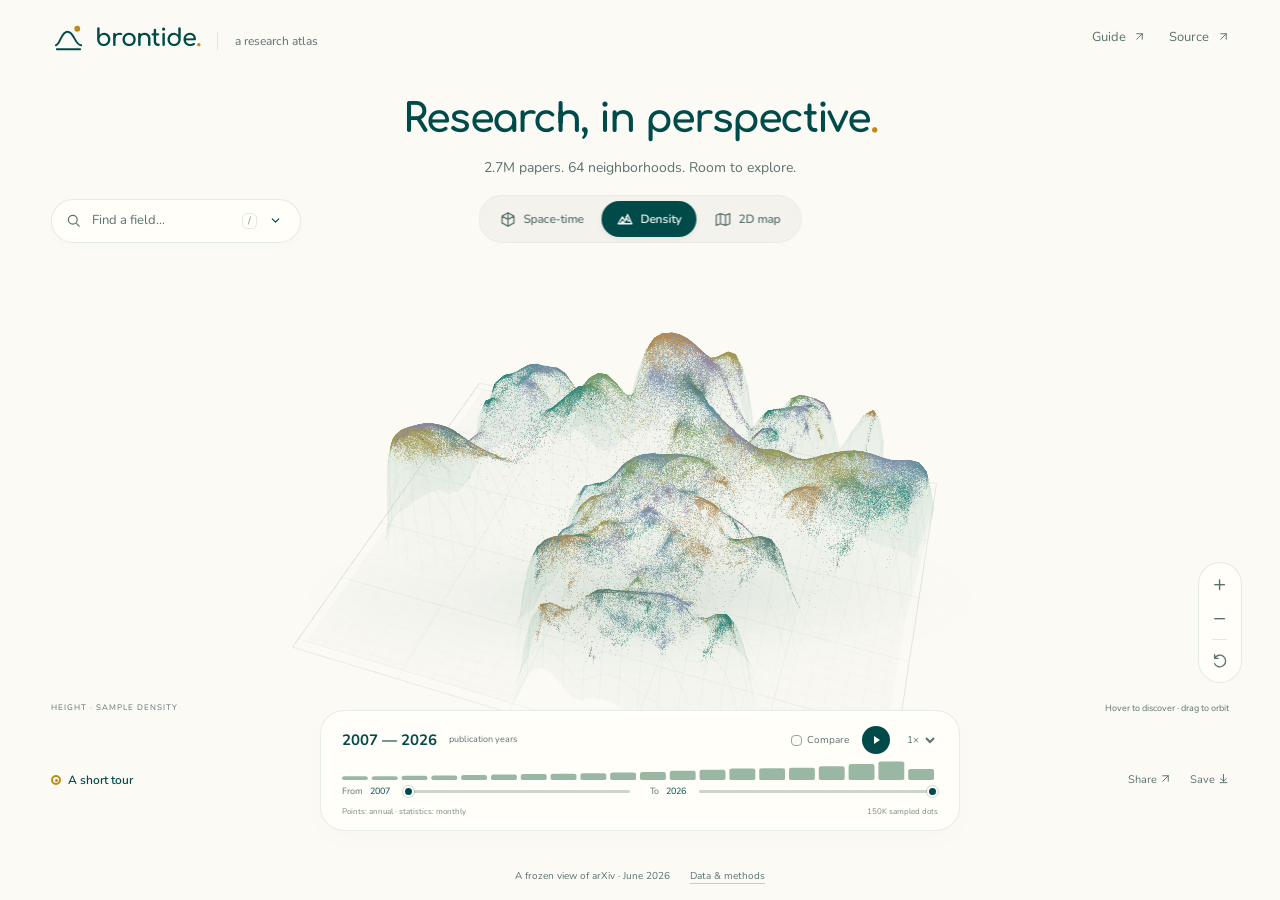
==== commit 507228e4: "Refine the atlas with a quiet canvas and animated introduction" ====
--- a/dashboard.html
+++ b/dashboard.html
@@ -1,2 +1,2 @@
 <!doctype html>
-<html lang="en"><head><meta charset="utf-8"><meta name="viewport" content="width=device-width,initial-scale=1"><meta http-equiv="refresh" content="0;url=./"><title>brontide research atlas</title><link rel="canonical" href="./"></head><body style="background:#080d16;color:#dceee5;font:16px system-ui;padding:40px"><p>The interactive research atlas is now the project homepage.</p><a style="color:#a7edcf" href="./">Open the research atlas →</a><script>location.replace('./'+location.search+location.hash)</script></body></html>
+<html lang="en"><head><meta charset="utf-8"><meta name="viewport" content="width=device-width,initial-scale=1"><meta http-equiv="refresh" content="0;url=./"><title>brontide research atlas</title><link rel="canonical" href="./"></head><body style="background:#fcfaf5;color:#004b49;font:16px system-ui;padding:40px"><p>The interactive research atlas is now the project homepage.</p><a style="color:#004b49" href="./">Open the research atlas →</a><script>location.replace('./'+location.search+location.hash)</script></body></html>
